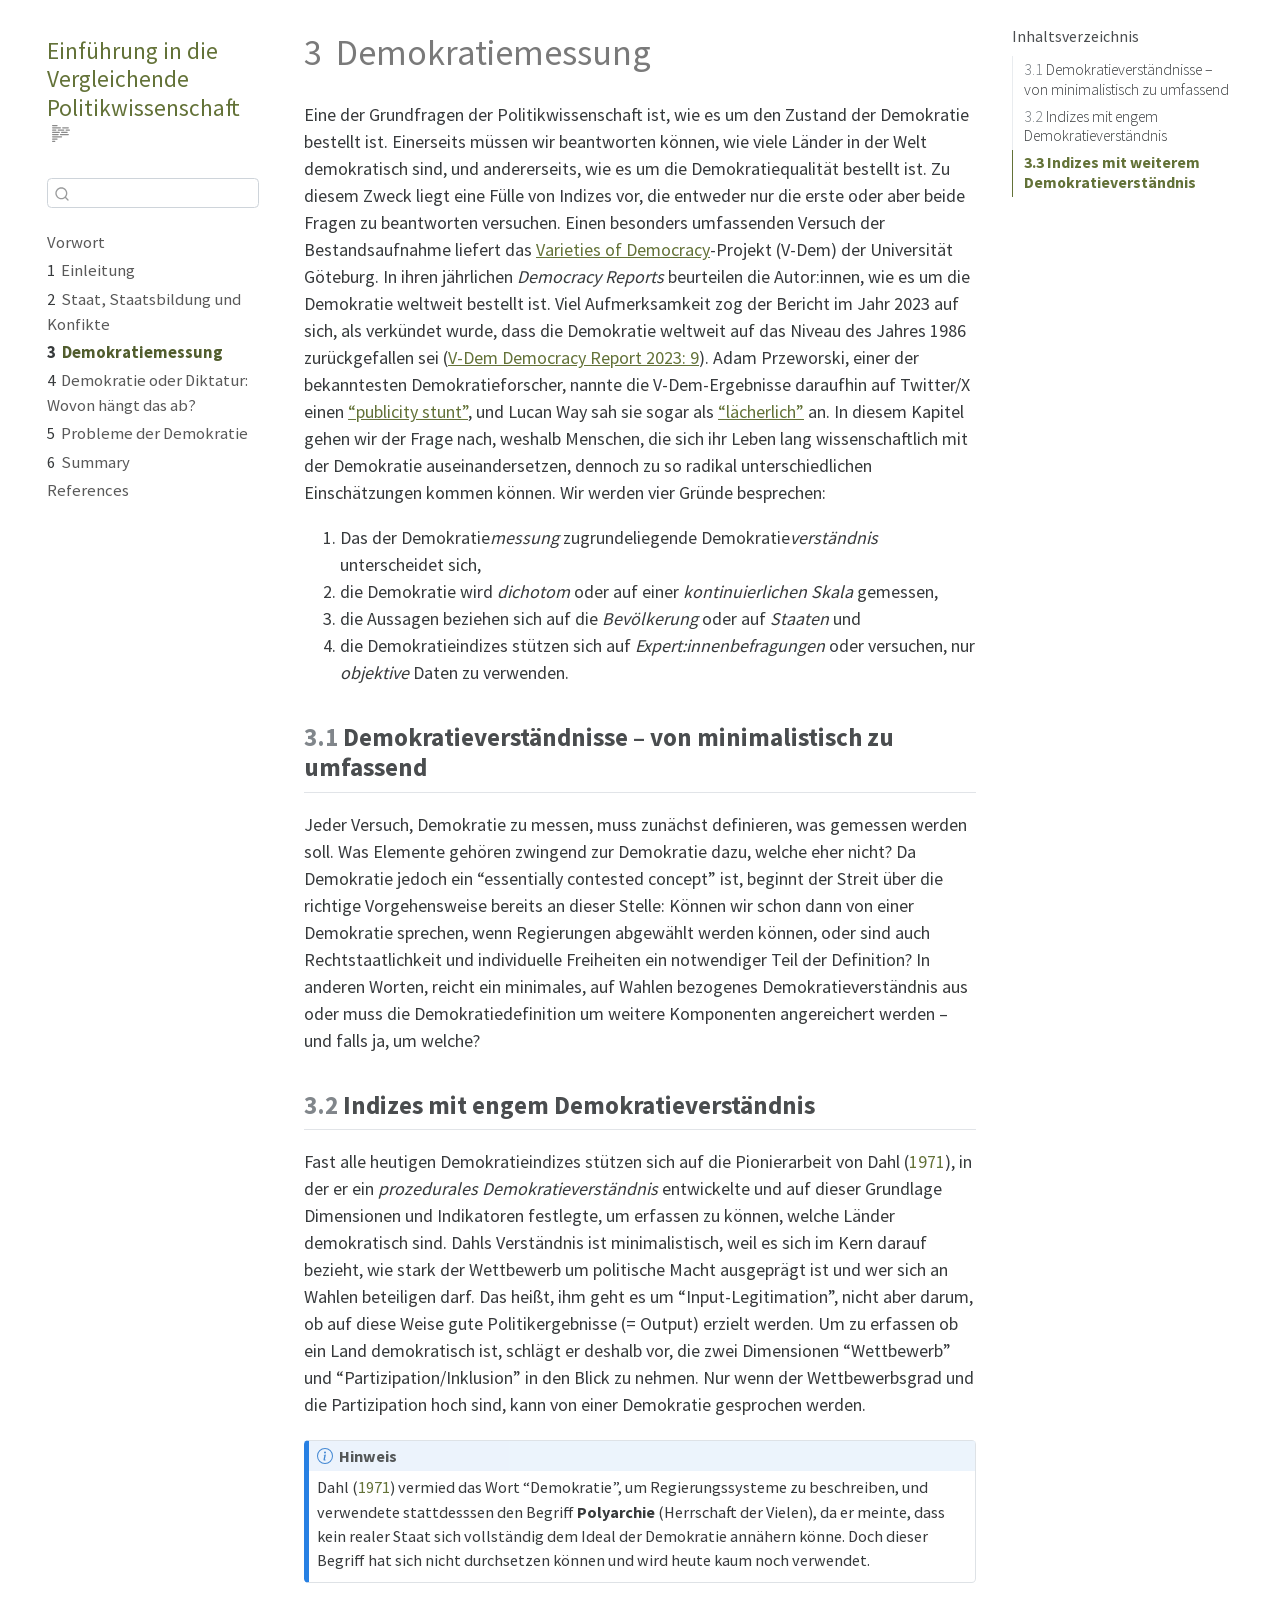
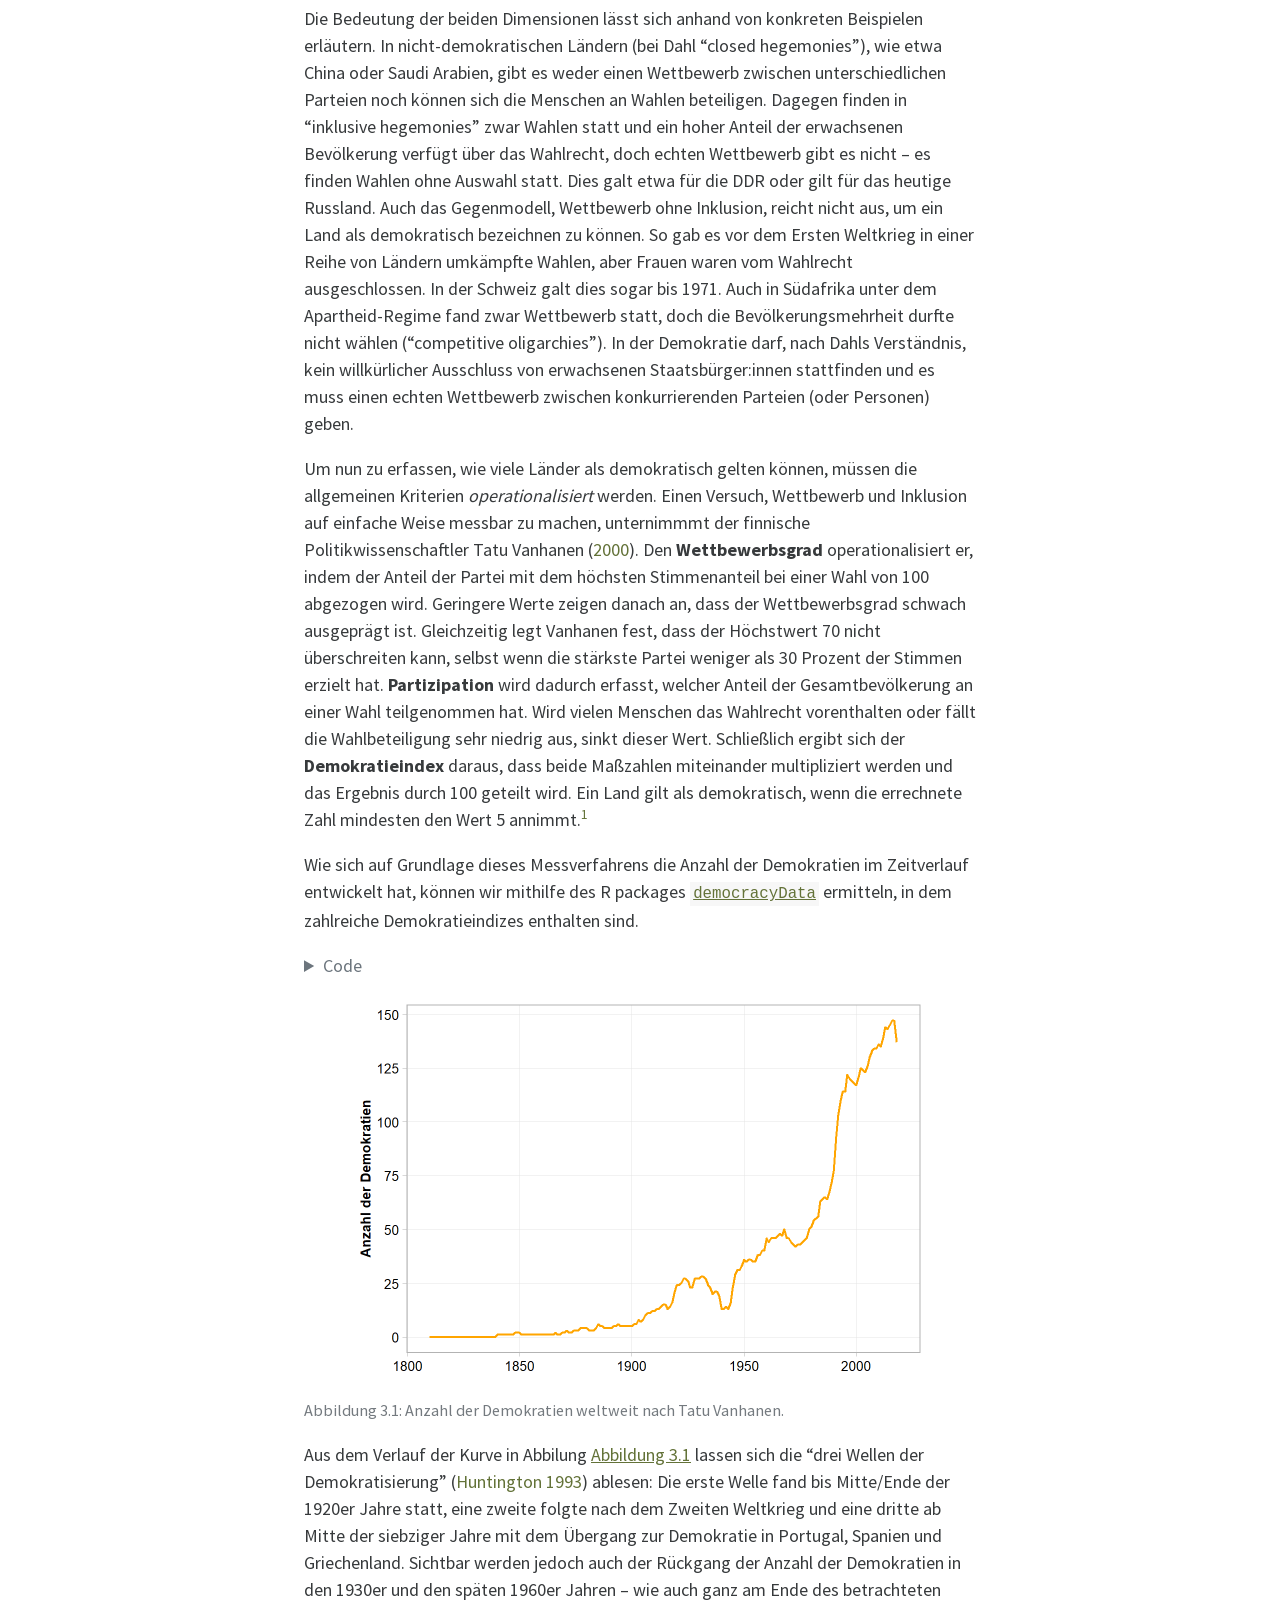
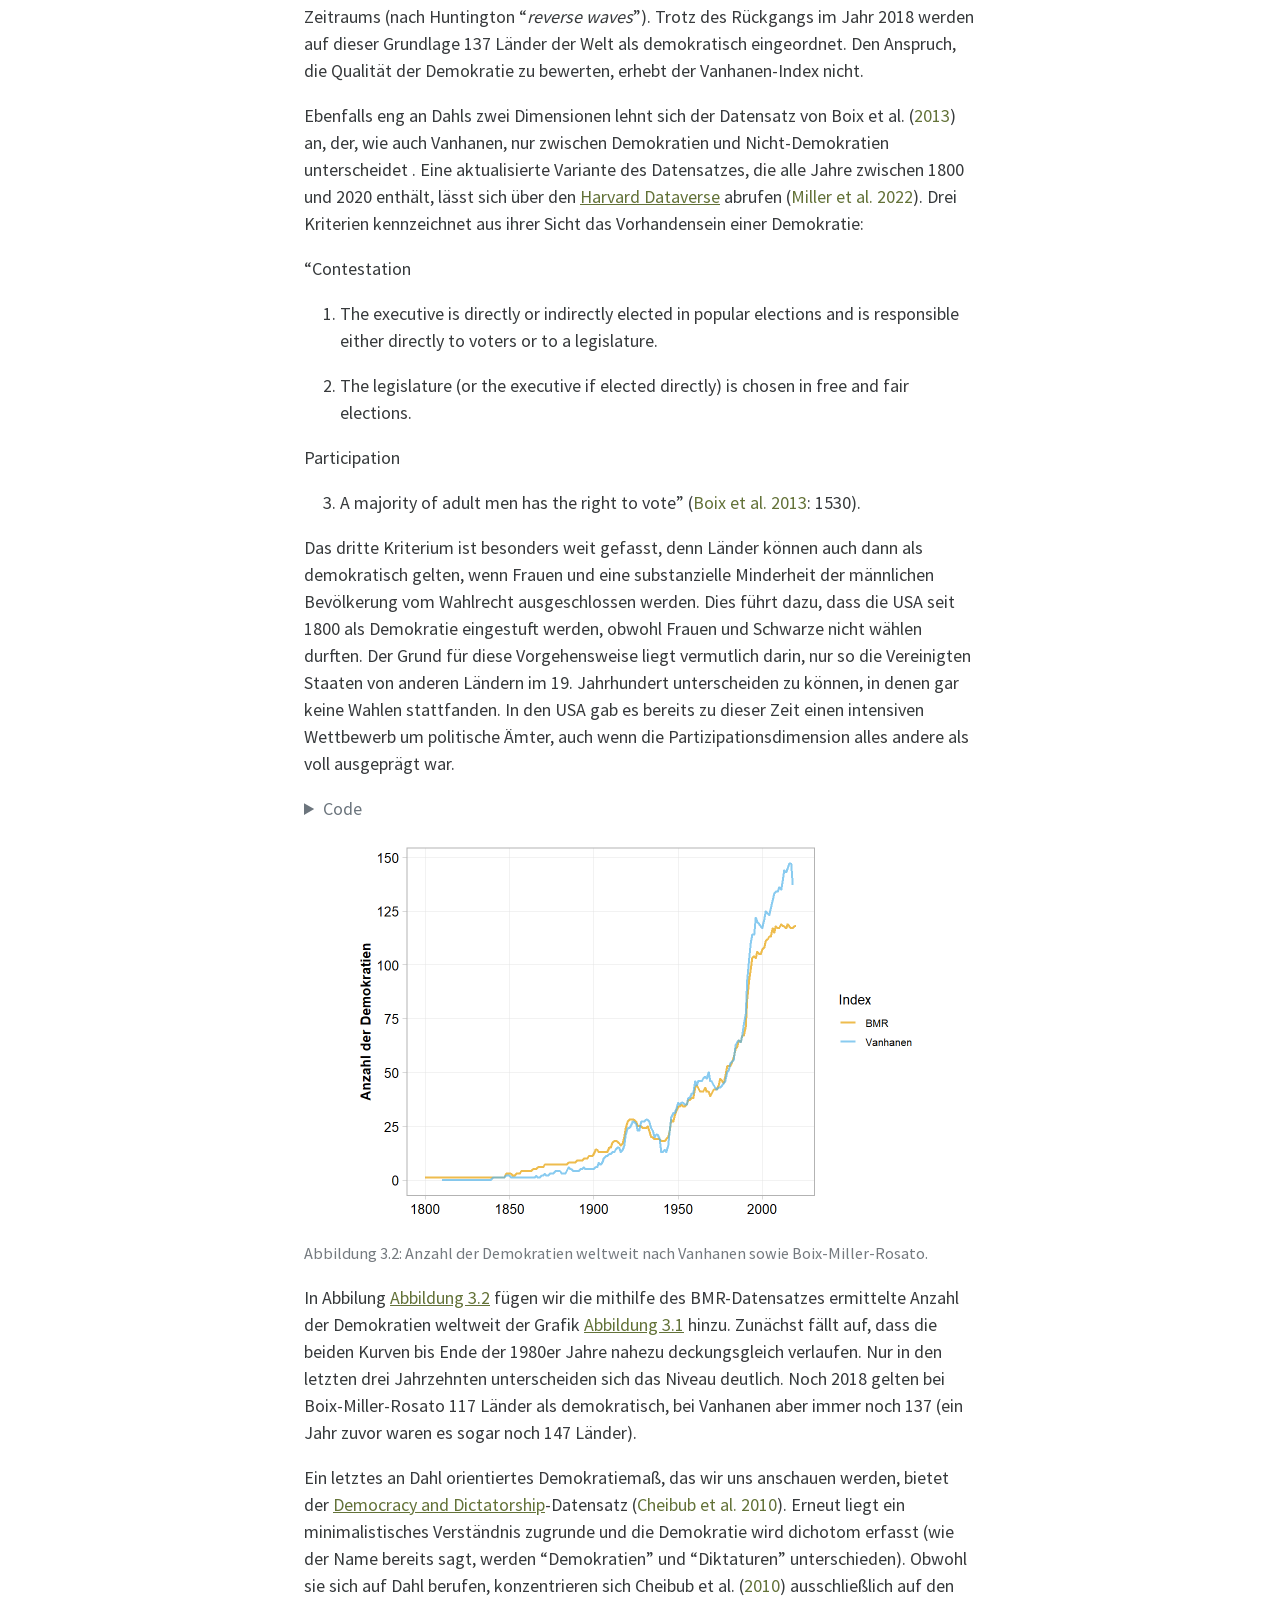
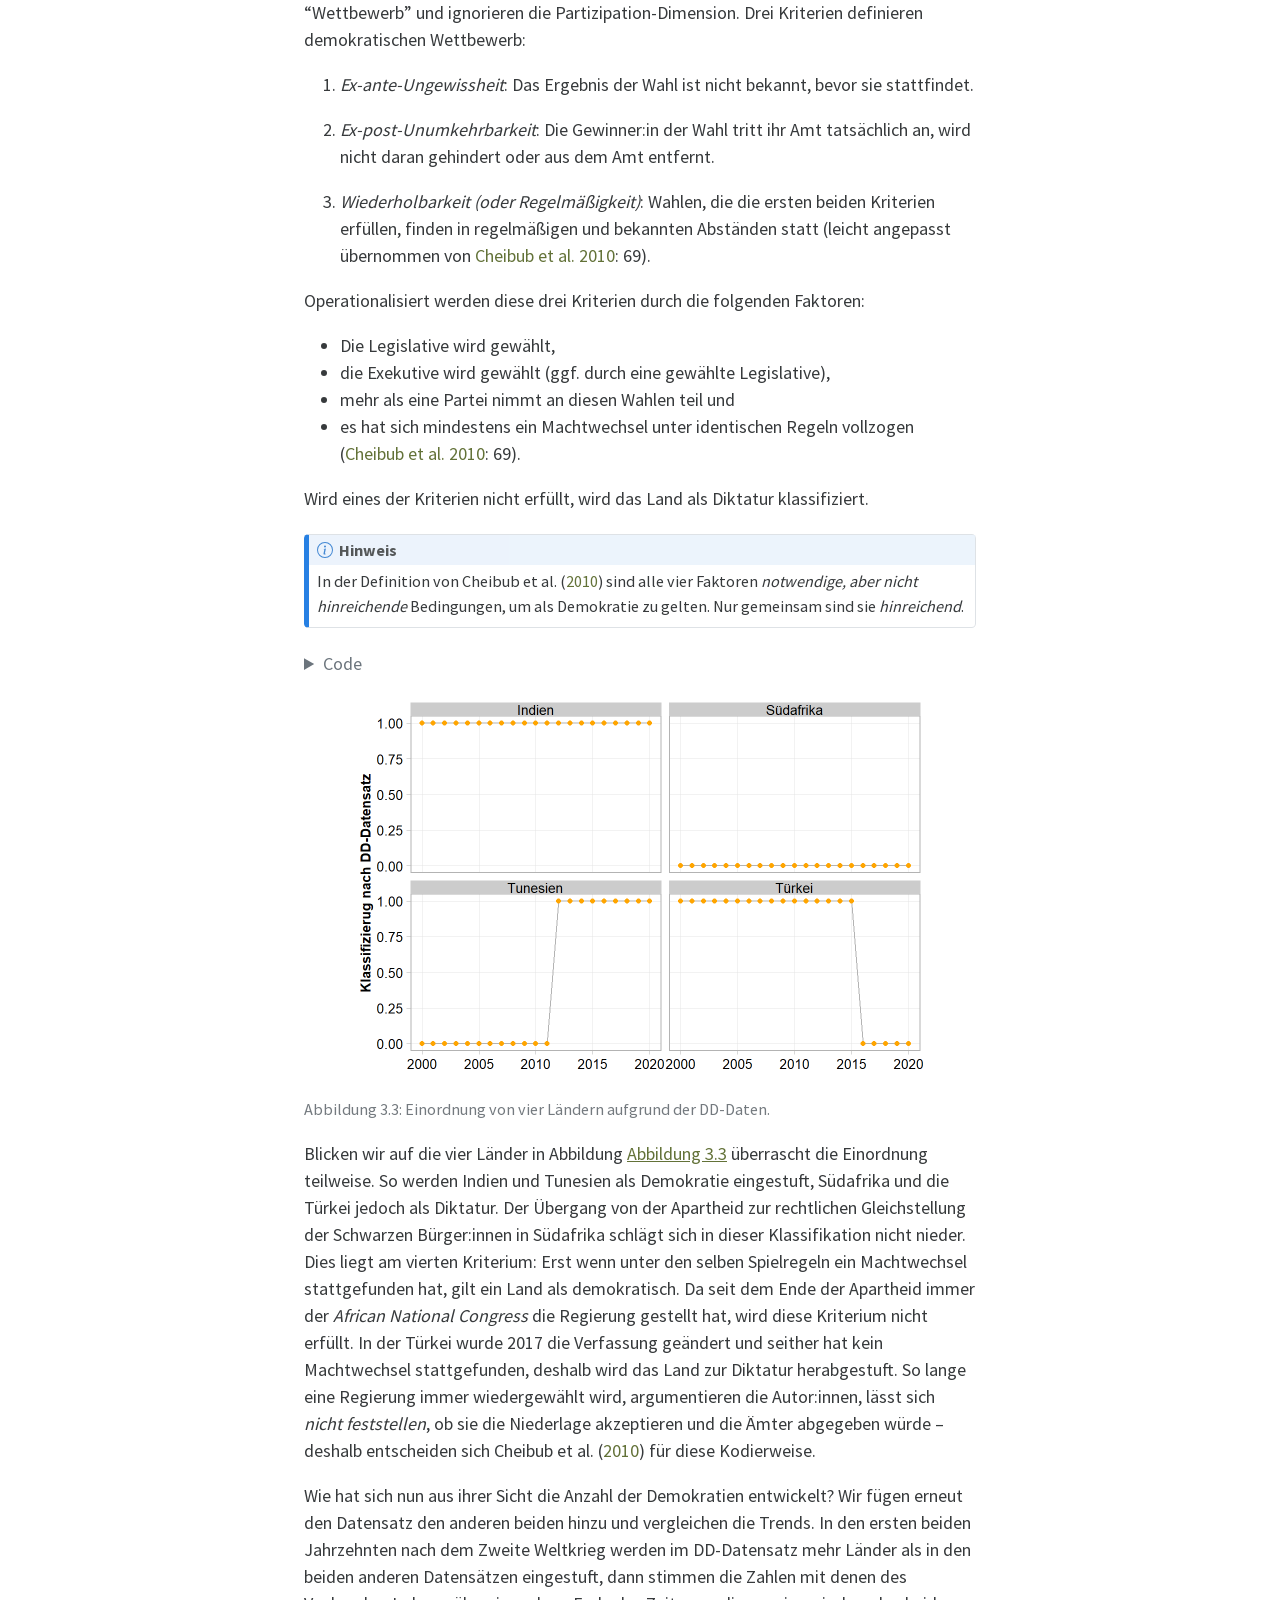
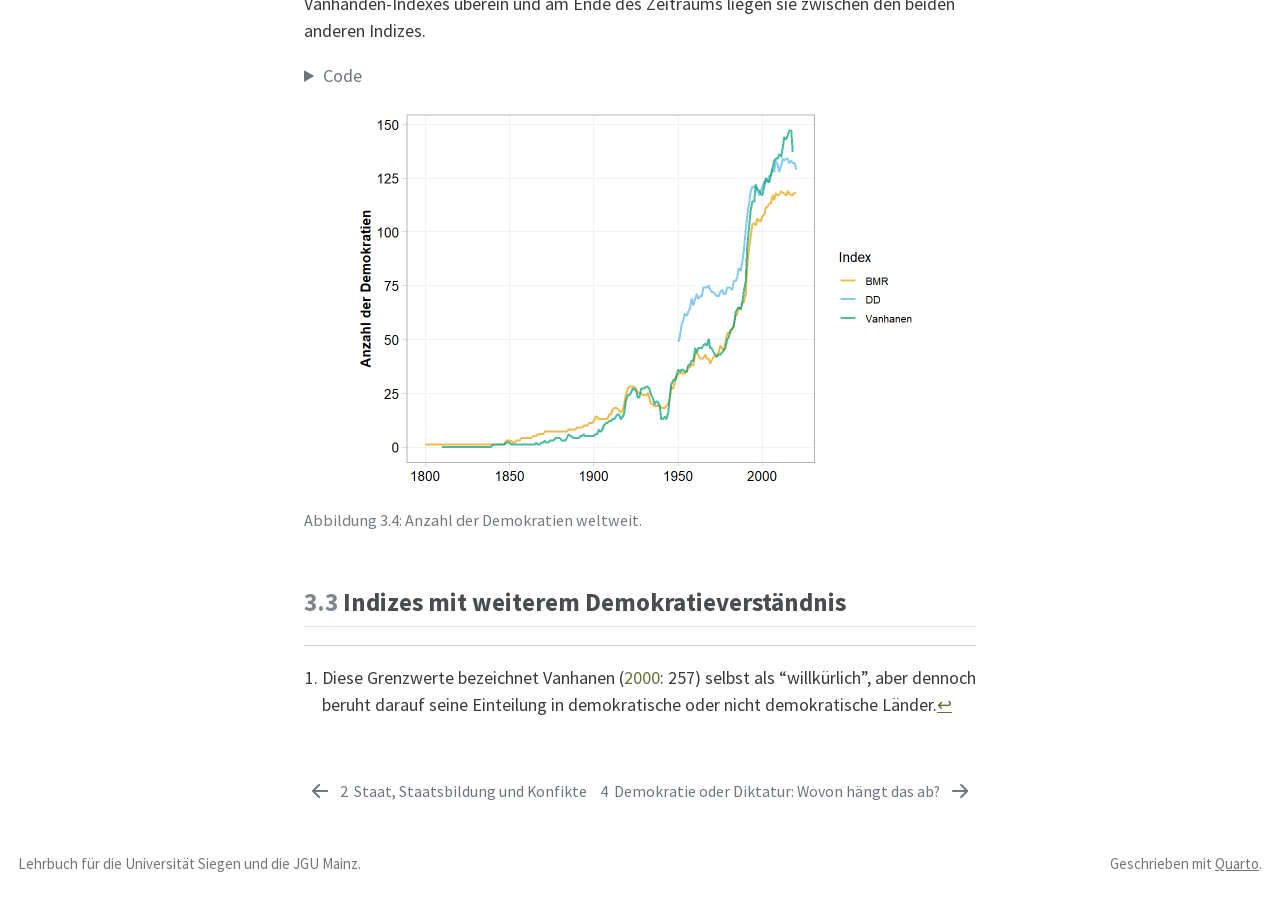
==== _book/Demokratiemessung.html @ 411b9256 "New chapter draft" ====
<!DOCTYPE html>
<html xmlns="http://www.w3.org/1999/xhtml" lang="de" xml:lang="de"><head>
<meta http-equiv="Content-Type" content="text/html; charset=UTF-8">
<meta charset="utf-8">
<meta name="generator" content="quarto-1.3.450">
<meta name="viewport" content="width=device-width, initial-scale=1.0, user-scalable=yes">
<title>Einführung in die Vergleichende Politikwissenschaft - 3&nbsp; Demokratiemessung</title>
<style>
code{white-space: pre-wrap;}
span.smallcaps{font-variant: small-caps;}
div.columns{display: flex; gap: min(4vw, 1.5em);}
div.column{flex: auto; overflow-x: auto;}
div.hanging-indent{margin-left: 1.5em; text-indent: -1.5em;}
ul.task-list{list-style: none;}
ul.task-list li input[type="checkbox"] {
width: 0.8em;
margin: 0 0.8em 0.2em -1em;  vertical-align: middle;
}

pre > code.sourceCode { white-space: pre; position: relative; }
pre > code.sourceCode > span { display: inline-block; line-height: 1.25; }
pre > code.sourceCode > span:empty { height: 1.2em; }
.sourceCode { overflow: visible; }
code.sourceCode > span { color: inherit; text-decoration: inherit; }
div.sourceCode { margin: 1em 0; }
pre.sourceCode { margin: 0; }
@media screen {
div.sourceCode { overflow: auto; }
}
@media print {
pre > code.sourceCode { white-space: pre-wrap; }
pre > code.sourceCode > span { text-indent: -5em; padding-left: 5em; }
}
pre.numberSource code
{ counter-reset: source-line 0; }
pre.numberSource code > span
{ position: relative; left: -4em; counter-increment: source-line; }
pre.numberSource code > span > a:first-child::before
{ content: counter(source-line);
position: relative; left: -1em; text-align: right; vertical-align: baseline;
border: none; display: inline-block;
-webkit-touch-callout: none; -webkit-user-select: none;
-khtml-user-select: none; -moz-user-select: none;
-ms-user-select: none; user-select: none;
padding: 0 4px; width: 4em;
}
pre.numberSource { margin-left: 3em; padding-left: 4px; }
div.sourceCode
{ }
@media screen {
pre > code.sourceCode > span > a:first-child::before { text-decoration: underline; }
}

div.csl-bib-body { }
div.csl-entry {
clear: both;
}
.hanging-indent div.csl-entry {
margin-left:2em;
text-indent:-2em;
}
div.csl-left-margin {
min-width:2em;
float:left;
}
div.csl-right-inline {
margin-left:2em;
padding-left:1em;
}
div.csl-indent {
margin-left: 2em;
}</style>

<script>const headroomChanged = new CustomEvent("quarto-hrChanged", {
  detail: {},
  bubbles: true,
  cancelable: false,
  composed: false,
});

window.document.addEventListener("DOMContentLoaded", function () {
  let init = false;

  // Manage the back to top button, if one is present.
  let lastScrollTop = window.pageYOffset || document.documentElement.scrollTop;
  const scrollDownBuffer = 5;
  const scrollUpBuffer = 35;
  const btn = document.getElementById("quarto-back-to-top");
  const hideBackToTop = () => {
    btn.style.display = "none";
  };
  const showBackToTop = () => {
    btn.style.display = "inline-block";
  };
  if (btn) {
    window.document.addEventListener(
      "scroll",
      function () {
        const currentScrollTop =
          window.pageYOffset || document.documentElement.scrollTop;

        // Shows and hides the button 'intelligently' as the user scrolls
        if (currentScrollTop - scrollDownBuffer > lastScrollTop) {
          hideBackToTop();
          lastScrollTop = currentScrollTop <= 0 ? 0 : currentScrollTop;
        } else if (currentScrollTop < lastScrollTop - scrollUpBuffer) {
          showBackToTop();
          lastScrollTop = currentScrollTop <= 0 ? 0 : currentScrollTop;
        }

        // Show the button at the bottom, hides it at the top
        if (currentScrollTop <= 0) {
          hideBackToTop();
        } else if (
          window.innerHeight + currentScrollTop >=
          document.body.offsetHeight
        ) {
          showBackToTop();
        }
      },
      false
    );
  }

  function throttle(func, wait) {
    var timeout;
    return function () {
      const context = this;
      const args = arguments;
      const later = function () {
        clearTimeout(timeout);
        timeout = null;
        func.apply(context, args);
      };

      if (!timeout) {
        timeout = setTimeout(later, wait);
      }
    };
  }

  function headerOffset() {
    // Set an offset if there is are fixed top navbar
    const headerEl = window.document.querySelector("header.fixed-top");
    if (headerEl) {
      return headerEl.clientHeight;
    } else {
      return 0;
    }
  }

  function footerOffset() {
    const footerEl = window.document.querySelector("footer.footer");
    if (footerEl) {
      return footerEl.clientHeight;
    } else {
      return 0;
    }
  }

  function updateDocumentOffsetWithoutAnimation() {
    updateDocumentOffset(false);
  }

  function updateDocumentOffset(animated) {
    // set body offset
    const topOffset = headerOffset();
    const bodyOffset = topOffset + footerOffset();
    const bodyEl = window.document.body;
    bodyEl.setAttribute("data-bs-offset", topOffset);
    bodyEl.style.paddingTop = topOffset + "px";

    // deal with sidebar offsets
    const sidebars = window.document.querySelectorAll(
      ".sidebar, .headroom-target"
    );
    sidebars.forEach((sidebar) => {
      if (!animated) {
        sidebar.classList.add("notransition");
        // Remove the no transition class after the animation has time to complete
        setTimeout(function () {
          sidebar.classList.remove("notransition");
        }, 201);
      }

      if (window.Headroom && sidebar.classList.contains("sidebar-unpinned")) {
        sidebar.style.top = "0";
        sidebar.style.maxHeight = "100vh";
      } else {
        sidebar.style.top = topOffset + "px";
        sidebar.style.maxHeight = "calc(100vh - " + topOffset + "px)";
      }
    });

    // allow space for footer
    const mainContainer = window.document.querySelector(".quarto-container");
    if (mainContainer) {
      mainContainer.style.minHeight = "calc(100vh - " + bodyOffset + "px)";
    }

    // link offset
    let linkStyle = window.document.querySelector("#quarto-target-style");
    if (!linkStyle) {
      linkStyle = window.document.createElement("style");
      linkStyle.setAttribute("id", "quarto-target-style");
      window.document.head.appendChild(linkStyle);
    }
    while (linkStyle.firstChild) {
      linkStyle.removeChild(linkStyle.firstChild);
    }
    if (topOffset > 0) {
      linkStyle.appendChild(
        window.document.createTextNode(`
      section:target::before {
        content: "";
        display: block;
        height: ${topOffset}px;
        margin: -${topOffset}px 0 0;
      }`)
      );
    }
    if (init) {
      window.dispatchEvent(headroomChanged);
    }
    init = true;
  }

  // initialize headroom
  var header = window.document.querySelector("#quarto-header");
  if (header && window.Headroom) {
    const headroom = new window.Headroom(header, {
      tolerance: 5,
      onPin: function () {
        const sidebars = window.document.querySelectorAll(
          ".sidebar, .headroom-target"
        );
        sidebars.forEach((sidebar) => {
          sidebar.classList.remove("sidebar-unpinned");
        });
        updateDocumentOffset();
      },
      onUnpin: function () {
        const sidebars = window.document.querySelectorAll(
          ".sidebar, .headroom-target"
        );
        sidebars.forEach((sidebar) => {
          sidebar.classList.add("sidebar-unpinned");
        });
        updateDocumentOffset();
      },
    });
    headroom.init();

    let frozen = false;
    window.quartoToggleHeadroom = function () {
      if (frozen) {
        headroom.unfreeze();
        frozen = false;
      } else {
        headroom.freeze();
        frozen = true;
      }
    };
  }

  window.addEventListener(
    "hashchange",
    function (e) {
      if (
        getComputedStyle(document.documentElement).scrollBehavior !== "smooth"
      ) {
        window.scrollTo(0, window.pageYOffset - headerOffset());
      }
    },
    false
  );

  // Observe size changed for the header
  const headerEl = window.document.querySelector("header.fixed-top");
  if (headerEl && window.ResizeObserver) {
    const observer = new window.ResizeObserver(
      updateDocumentOffsetWithoutAnimation
    );
    observer.observe(headerEl, {
      attributes: true,
      childList: true,
      characterData: true,
    });
  } else {
    window.addEventListener(
      "resize",
      throttle(updateDocumentOffsetWithoutAnimation, 50)
    );
  }
  setTimeout(updateDocumentOffsetWithoutAnimation, 250);

  // fixup index.html links if we aren't on the filesystem
  if (window.location.protocol !== "file:") {
    const links = window.document.querySelectorAll("a");
    for (let i = 0; i < links.length; i++) {
      if (links[i].href) {
        links[i].href = links[i].href.replace(/\/index\.html/, "/");
      }
    }

    // Fixup any sharing links that require urls
    // Append url to any sharing urls
    const sharingLinks = window.document.querySelectorAll(
      "a.sidebar-tools-main-item"
    );
    for (let i = 0; i < sharingLinks.length; i++) {
      const sharingLink = sharingLinks[i];
      const href = sharingLink.getAttribute("href");
      if (href) {
        sharingLink.setAttribute(
          "href",
          href.replace("|url|", window.location.href)
        );
      }
    }

    // Scroll the active navigation item into view, if necessary
    const navSidebar = window.document.querySelector("nav#quarto-sidebar");
    if (navSidebar) {
      // Find the active item
      const activeItem = navSidebar.querySelector("li.sidebar-item a.active");
      if (activeItem) {
        // Wait for the scroll height and height to resolve by observing size changes on the
        // nav element that is scrollable
        const resizeObserver = new ResizeObserver((_entries) => {
          // The bottom of the element
          const elBottom = activeItem.offsetTop;
          const viewBottom = navSidebar.scrollTop + navSidebar.clientHeight;

          // The element height and scroll height are the same, then we are still loading
          if (viewBottom !== navSidebar.scrollHeight) {
            // Determine if the item isn't visible and scroll to it
            if (elBottom >= viewBottom) {
              navSidebar.scrollTop = elBottom;
            }

            // stop observing now since we've completed the scroll
            resizeObserver.unobserve(navSidebar);
          }
        });
        resizeObserver.observe(navSidebar);
      }
    }
  }
});
</script>
<script>/*!
 * headroom.js v0.12.0 - Give your page some headroom. Hide your header until you need it
 * Copyright (c) 2020 Nick Williams - http://wicky.nillia.ms/headroom.js
 * License: MIT
 */

!function(t,n){"object"==typeof exports&&"undefined"!=typeof module?module.exports=n():"function"==typeof define&&define.amd?define(n):(t=t||self).Headroom=n()}(this,function(){"use strict";function t(){return"undefined"!=typeof window}function d(t){return function(t){return t&&t.document&&function(t){return 9===t.nodeType}(t.document)}(t)?function(t){var n=t.document,o=n.body,s=n.documentElement;return{scrollHeight:function(){return Math.max(o.scrollHeight,s.scrollHeight,o.offsetHeight,s.offsetHeight,o.clientHeight,s.clientHeight)},height:function(){return t.innerHeight||s.clientHeight||o.clientHeight},scrollY:function(){return void 0!==t.pageYOffset?t.pageYOffset:(s||o.parentNode||o).scrollTop}}}(t):function(t){return{scrollHeight:function(){return Math.max(t.scrollHeight,t.offsetHeight,t.clientHeight)},height:function(){return Math.max(t.offsetHeight,t.clientHeight)},scrollY:function(){return t.scrollTop}}}(t)}function n(t,s,e){var n,o=function(){var n=!1;try{var t={get passive(){n=!0}};window.addEventListener("test",t,t),window.removeEventListener("test",t,t)}catch(t){n=!1}return n}(),i=!1,r=d(t),l=r.scrollY(),a={};function c(){var t=Math.round(r.scrollY()),n=r.height(),o=r.scrollHeight();a.scrollY=t,a.lastScrollY=l,a.direction=l<t?"down":"up",a.distance=Math.abs(t-l),a.isOutOfBounds=t<0||o<t+n,a.top=t<=s.offset[a.direction],a.bottom=o<=t+n,a.toleranceExceeded=a.distance>s.tolerance[a.direction],e(a),l=t,i=!1}function h(){i||(i=!0,n=requestAnimationFrame(c))}var u=!!o&&{passive:!0,capture:!1};return t.addEventListener("scroll",h,u),c(),{destroy:function(){cancelAnimationFrame(n),t.removeEventListener("scroll",h,u)}}}function o(t){return t===Object(t)?t:{down:t,up:t}}function s(t,n){n=n||{},Object.assign(this,s.options,n),this.classes=Object.assign({},s.options.classes,n.classes),this.elem=t,this.tolerance=o(this.tolerance),this.offset=o(this.offset),this.initialised=!1,this.frozen=!1}return s.prototype={constructor:s,init:function(){return s.cutsTheMustard&&!this.initialised&&(this.addClass("initial"),this.initialised=!0,setTimeout(function(t){t.scrollTracker=n(t.scroller,{offset:t.offset,tolerance:t.tolerance},t.update.bind(t))},100,this)),this},destroy:function(){this.initialised=!1,Object.keys(this.classes).forEach(this.removeClass,this),this.scrollTracker.destroy()},unpin:function(){!this.hasClass("pinned")&&this.hasClass("unpinned")||(this.addClass("unpinned"),this.removeClass("pinned"),this.onUnpin&&this.onUnpin.call(this))},pin:function(){this.hasClass("unpinned")&&(this.addClass("pinned"),this.removeClass("unpinned"),this.onPin&&this.onPin.call(this))},freeze:function(){this.frozen=!0,this.addClass("frozen")},unfreeze:function(){this.frozen=!1,this.removeClass("frozen")},top:function(){this.hasClass("top")||(this.addClass("top"),this.removeClass("notTop"),this.onTop&&this.onTop.call(this))},notTop:function(){this.hasClass("notTop")||(this.addClass("notTop"),this.removeClass("top"),this.onNotTop&&this.onNotTop.call(this))},bottom:function(){this.hasClass("bottom")||(this.addClass("bottom"),this.removeClass("notBottom"),this.onBottom&&this.onBottom.call(this))},notBottom:function(){this.hasClass("notBottom")||(this.addClass("notBottom"),this.removeClass("bottom"),this.onNotBottom&&this.onNotBottom.call(this))},shouldUnpin:function(t){return"down"===t.direction&&!t.top&&t.toleranceExceeded},shouldPin:function(t){return"up"===t.direction&&t.toleranceExceeded||t.top},addClass:function(t){this.elem.classList.add.apply(this.elem.classList,this.classes[t].split(" "))},removeClass:function(t){this.elem.classList.remove.apply(this.elem.classList,this.classes[t].split(" "))},hasClass:function(t){return this.classes[t].split(" ").every(function(t){return this.classList.contains(t)},this.elem)},update:function(t){t.isOutOfBounds||!0!==this.frozen&&(t.top?this.top():this.notTop(),t.bottom?this.bottom():this.notBottom(),this.shouldUnpin(t)?this.unpin():this.shouldPin(t)&&this.pin())}},s.options={tolerance:{up:0,down:0},offset:0,scroller:t()?window:null,classes:{frozen:"headroom--frozen",pinned:"headroom--pinned",unpinned:"headroom--unpinned",top:"headroom--top",notTop:"headroom--not-top",bottom:"headroom--bottom",notBottom:"headroom--not-bottom",initial:"headroom"}},s.cutsTheMustard=!!(t()&&function(){}.bind&&"classList"in document.documentElement&&Object.assign&&Object.keys&&requestAnimationFrame),s});
</script>
<script>/*!
 * clipboard.js v2.0.11
 * https://clipboardjs.com/
 *
 * Licensed MIT © Zeno Rocha
 */
!function(t,e){"object"==typeof exports&&"object"==typeof module?module.exports=e():"function"==typeof define&&define.amd?define([],e):"object"==typeof exports?exports.ClipboardJS=e():t.ClipboardJS=e()}(this,function(){return n={686:function(t,e,n){"use strict";n.d(e,{default:function(){return b}});var e=n(279),i=n.n(e),e=n(370),u=n.n(e),e=n(817),r=n.n(e);function c(t){try{return document.execCommand(t)}catch(t){return}}var a=function(t){t=r()(t);return c("cut"),t};function o(t,e){var n,o,t=(n=t,o="rtl"===document.documentElement.getAttribute("dir"),(t=document.createElement("textarea")).style.fontSize="12pt",t.style.border="0",t.style.padding="0",t.style.margin="0",t.style.position="absolute",t.style[o?"right":"left"]="-9999px",o=window.pageYOffset||document.documentElement.scrollTop,t.style.top="".concat(o,"px"),t.setAttribute("readonly",""),t.value=n,t);return e.container.appendChild(t),e=r()(t),c("copy"),t.remove(),e}var f=function(t){var e=1<arguments.length&&void 0!==arguments[1]?arguments[1]:{container:document.body},n="";return"string"==typeof t?n=o(t,e):t instanceof HTMLInputElement&&!["text","search","url","tel","password"].includes(null==t?void 0:t.type)?n=o(t.value,e):(n=r()(t),c("copy")),n};function l(t){return(l="function"==typeof Symbol&&"symbol"==typeof Symbol.iterator?function(t){return typeof t}:function(t){return t&&"function"==typeof Symbol&&t.constructor===Symbol&&t!==Symbol.prototype?"symbol":typeof t})(t)}var s=function(){var t=0<arguments.length&&void 0!==arguments[0]?arguments[0]:{},e=t.action,n=void 0===e?"copy":e,o=t.container,e=t.target,t=t.text;if("copy"!==n&&"cut"!==n)throw new Error('Invalid "action" value, use either "copy" or "cut"');if(void 0!==e){if(!e||"object"!==l(e)||1!==e.nodeType)throw new Error('Invalid "target" value, use a valid Element');if("copy"===n&&e.hasAttribute("disabled"))throw new Error('Invalid "target" attribute. Please use "readonly" instead of "disabled" attribute');if("cut"===n&&(e.hasAttribute("readonly")||e.hasAttribute("disabled")))throw new Error('Invalid "target" attribute. You can\'t cut text from elements with "readonly" or "disabled" attributes')}return t?f(t,{container:o}):e?"cut"===n?a(e):f(e,{container:o}):void 0};function p(t){return(p="function"==typeof Symbol&&"symbol"==typeof Symbol.iterator?function(t){return typeof t}:function(t){return t&&"function"==typeof Symbol&&t.constructor===Symbol&&t!==Symbol.prototype?"symbol":typeof t})(t)}function d(t,e){for(var n=0;n<e.length;n++){var o=e[n];o.enumerable=o.enumerable||!1,o.configurable=!0,"value"in o&&(o.writable=!0),Object.defineProperty(t,o.key,o)}}function y(t,e){return(y=Object.setPrototypeOf||function(t,e){return t.__proto__=e,t})(t,e)}function h(n){var o=function(){if("undefined"==typeof Reflect||!Reflect.construct)return!1;if(Reflect.construct.sham)return!1;if("function"==typeof Proxy)return!0;try{return Date.prototype.toString.call(Reflect.construct(Date,[],function(){})),!0}catch(t){return!1}}();return function(){var t,e=v(n);return t=o?(t=v(this).constructor,Reflect.construct(e,arguments,t)):e.apply(this,arguments),e=this,!(t=t)||"object"!==p(t)&&"function"!=typeof t?function(t){if(void 0!==t)return t;throw new ReferenceError("this hasn't been initialised - super() hasn't been called")}(e):t}}function v(t){return(v=Object.setPrototypeOf?Object.getPrototypeOf:function(t){return t.__proto__||Object.getPrototypeOf(t)})(t)}function m(t,e){t="data-clipboard-".concat(t);if(e.hasAttribute(t))return e.getAttribute(t)}var b=function(){!function(t,e){if("function"!=typeof e&&null!==e)throw new TypeError("Super expression must either be null or a function");t.prototype=Object.create(e&&e.prototype,{constructor:{value:t,writable:!0,configurable:!0}}),e&&y(t,e)}(r,i());var t,e,n,o=h(r);function r(t,e){var n;return function(t){if(!(t instanceof r))throw new TypeError("Cannot call a class as a function")}(this),(n=o.call(this)).resolveOptions(e),n.listenClick(t),n}return t=r,n=[{key:"copy",value:function(t){var e=1<arguments.length&&void 0!==arguments[1]?arguments[1]:{container:document.body};return f(t,e)}},{key:"cut",value:function(t){return a(t)}},{key:"isSupported",value:function(){var t=0<arguments.length&&void 0!==arguments[0]?arguments[0]:["copy","cut"],t="string"==typeof t?[t]:t,e=!!document.queryCommandSupported;return t.forEach(function(t){e=e&&!!document.queryCommandSupported(t)}),e}}],(e=[{key:"resolveOptions",value:function(){var t=0<arguments.length&&void 0!==arguments[0]?arguments[0]:{};this.action="function"==typeof t.action?t.action:this.defaultAction,this.target="function"==typeof t.target?t.target:this.defaultTarget,this.text="function"==typeof t.text?t.text:this.defaultText,this.container="object"===p(t.container)?t.container:document.body}},{key:"listenClick",value:function(t){var e=this;this.listener=u()(t,"click",function(t){return e.onClick(t)})}},{key:"onClick",value:function(t){var e=t.delegateTarget||t.currentTarget,n=this.action(e)||"copy",t=s({action:n,container:this.container,target:this.target(e),text:this.text(e)});this.emit(t?"success":"error",{action:n,text:t,trigger:e,clearSelection:function(){e&&e.focus(),window.getSelection().removeAllRanges()}})}},{key:"defaultAction",value:function(t){return m("action",t)}},{key:"defaultTarget",value:function(t){t=m("target",t);if(t)return document.querySelector(t)}},{key:"defaultText",value:function(t){return m("text",t)}},{key:"destroy",value:function(){this.listener.destroy()}}])&&d(t.prototype,e),n&&d(t,n),r}()},828:function(t){var e;"undefined"==typeof Element||Element.prototype.matches||((e=Element.prototype).matches=e.matchesSelector||e.mozMatchesSelector||e.msMatchesSelector||e.oMatchesSelector||e.webkitMatchesSelector),t.exports=function(t,e){for(;t&&9!==t.nodeType;){if("function"==typeof t.matches&&t.matches(e))return t;t=t.parentNode}}},438:function(t,e,n){var u=n(828);function i(t,e,n,o,r){var i=function(e,n,t,o){return function(t){t.delegateTarget=u(t.target,n),t.delegateTarget&&o.call(e,t)}}.apply(this,arguments);return t.addEventListener(n,i,r),{destroy:function(){t.removeEventListener(n,i,r)}}}t.exports=function(t,e,n,o,r){return"function"==typeof t.addEventListener?i.apply(null,arguments):"function"==typeof n?i.bind(null,document).apply(null,arguments):("string"==typeof t&&(t=document.querySelectorAll(t)),Array.prototype.map.call(t,function(t){return i(t,e,n,o,r)}))}},879:function(t,n){n.node=function(t){return void 0!==t&&t instanceof HTMLElement&&1===t.nodeType},n.nodeList=function(t){var e=Object.prototype.toString.call(t);return void 0!==t&&("[object NodeList]"===e||"[object HTMLCollection]"===e)&&"length"in t&&(0===t.length||n.node(t[0]))},n.string=function(t){return"string"==typeof t||t instanceof String},n.fn=function(t){return"[object Function]"===Object.prototype.toString.call(t)}},370:function(t,e,n){var f=n(879),l=n(438);t.exports=function(t,e,n){if(!t&&!e&&!n)throw new Error("Missing required arguments");if(!f.string(e))throw new TypeError("Second argument must be a String");if(!f.fn(n))throw new TypeError("Third argument must be a Function");if(f.node(t))return c=e,a=n,(u=t).addEventListener(c,a),{destroy:function(){u.removeEventListener(c,a)}};if(f.nodeList(t))return o=t,r=e,i=n,Array.prototype.forEach.call(o,function(t){t.addEventListener(r,i)}),{destroy:function(){Array.prototype.forEach.call(o,function(t){t.removeEventListener(r,i)})}};if(f.string(t))return t=t,e=e,n=n,l(document.body,t,e,n);throw new TypeError("First argument must be a String, HTMLElement, HTMLCollection, or NodeList");var o,r,i,u,c,a}},817:function(t){t.exports=function(t){var e,n="SELECT"===t.nodeName?(t.focus(),t.value):"INPUT"===t.nodeName||"TEXTAREA"===t.nodeName?((e=t.hasAttribute("readonly"))||t.setAttribute("readonly",""),t.select(),t.setSelectionRange(0,t.value.length),e||t.removeAttribute("readonly"),t.value):(t.hasAttribute("contenteditable")&&t.focus(),n=window.getSelection(),(e=document.createRange()).selectNodeContents(t),n.removeAllRanges(),n.addRange(e),n.toString());return n}},279:function(t){function e(){}e.prototype={on:function(t,e,n){var o=this.e||(this.e={});return(o[t]||(o[t]=[])).push({fn:e,ctx:n}),this},once:function(t,e,n){var o=this;function r(){o.off(t,r),e.apply(n,arguments)}return r._=e,this.on(t,r,n)},emit:function(t){for(var e=[].slice.call(arguments,1),n=((this.e||(this.e={}))[t]||[]).slice(),o=0,r=n.length;o<r;o++)n[o].fn.apply(n[o].ctx,e);return this},off:function(t,e){var n=this.e||(this.e={}),o=n[t],r=[];if(o&&e)for(var i=0,u=o.length;i<u;i++)o[i].fn!==e&&o[i].fn._!==e&&r.push(o[i]);return r.length?n[t]=r:delete n[t],this}},t.exports=e,t.exports.TinyEmitter=e}},r={},o.n=function(t){var e=t&&t.__esModule?function(){return t.default}:function(){return t};return o.d(e,{a:e}),e},o.d=function(t,e){for(var n in e)o.o(e,n)&&!o.o(t,n)&&Object.defineProperty(t,n,{enumerable:!0,get:e[n]})},o.o=function(t,e){return Object.prototype.hasOwnProperty.call(t,e)},o(686).default;function o(t){if(r[t])return r[t].exports;var e=r[t]={exports:{}};return n[t](e,e.exports,o),e.exports}var n,r});</script>
<script>/*! @algolia/autocomplete-js 1.7.3 | MIT License | © Algolia, Inc. and contributors | https://github.com/algolia/autocomplete */
!function(e,t){"object"==typeof exports&&"undefined"!=typeof module?t(exports):"function"==typeof define&&define.amd?define(["exports"],t):t((e="undefined"!=typeof globalThis?globalThis:e||self)["@algolia/autocomplete-js"]={})}(this,(function(e){"use strict";function t(e,t){var n=Object.keys(e);if(Object.getOwnPropertySymbols){var r=Object.getOwnPropertySymbols(e);t&&(r=r.filter((function(t){return Object.getOwnPropertyDescriptor(e,t).enumerable}))),n.push.apply(n,r)}return n}function n(e){for(var n=1;n<arguments.length;n++){var r=null!=arguments[n]?arguments[n]:{};n%2?t(Object(r),!0).forEach((function(t){o(e,t,r[t])})):Object.getOwnPropertyDescriptors?Object.defineProperties(e,Object.getOwnPropertyDescriptors(r)):t(Object(r)).forEach((function(t){Object.defineProperty(e,t,Object.getOwnPropertyDescriptor(r,t))}))}return e}function r(e){return r="function"==typeof Symbol&&"symbol"==typeof Symbol.iterator?function(e){return typeof e}:function(e){return e&&"function"==typeof Symbol&&e.constructor===Symbol&&e!==Symbol.prototype?"symbol":typeof e},r(e)}function o(e,t,n){return t in e?Object.defineProperty(e,t,{value:n,enumerable:!0,configurable:!0,writable:!0}):e[t]=n,e}function i(){return i=Object.assign||function(e){for(var t=1;t<arguments.length;t++){var n=arguments[t];for(var r in n)Object.prototype.hasOwnProperty.call(n,r)&&(e[r]=n[r])}return e},i.apply(this,arguments)}function u(e,t){if(null==e)return{};var n,r,o=function(e,t){if(null==e)return{};var n,r,o={},i=Object.keys(e);for(r=0;r<i.length;r++)n=i[r],t.indexOf(n)>=0||(o[n]=e[n]);return o}(e,t);if(Object.getOwnPropertySymbols){var i=Object.getOwnPropertySymbols(e);for(r=0;r<i.length;r++)n=i[r],t.indexOf(n)>=0||Object.prototype.propertyIsEnumerable.call(e,n)&&(o[n]=e[n])}return o}function a(e,t){return function(e){if(Array.isArray(e))return e}(e)||function(e,t){var n=null==e?null:"undefined"!=typeof Symbol&&e[Symbol.iterator]||e["@@iterator"];if(null==n)return;var r,o,i=[],u=!0,a=!1;try{for(n=n.call(e);!(u=(r=n.next()).done)&&(i.push(r.value),!t||i.length!==t);u=!0);}catch(e){a=!0,o=e}finally{try{u||null==n.return||n.return()}finally{if(a)throw o}}return i}(e,t)||l(e,t)||function(){throw new TypeError("Invalid attempt to destructure non-iterable instance.\nIn order to be iterable, non-array objects must have a [Symbol.iterator]() method.")}()}function c(e){return function(e){if(Array.isArray(e))return s(e)}(e)||function(e){if("undefined"!=typeof Symbol&&null!=e[Symbol.iterator]||null!=e["@@iterator"])return Array.from(e)}(e)||l(e)||function(){throw new TypeError("Invalid attempt to spread non-iterable instance.\nIn order to be iterable, non-array objects must have a [Symbol.iterator]() method.")}()}function l(e,t){if(e){if("string"==typeof e)return s(e,t);var n=Object.prototype.toString.call(e).slice(8,-1);return"Object"===n&&e.constructor&&(n=e.constructor.name),"Map"===n||"Set"===n?Array.from(e):"Arguments"===n||/^(?:Ui|I)nt(?:8|16|32)(?:Clamped)?Array$/.test(n)?s(e,t):void 0}}function s(e,t){(null==t||t>e.length)&&(t=e.length);for(var n=0,r=new Array(t);n<t;n++)r[n]=e[n];return r}function p(e){return{current:e}}function f(e,t){var n=void 0;return function(){for(var r=arguments.length,o=new Array(r),i=0;i<r;i++)o[i]=arguments[i];n&&clearTimeout(n),n=setTimeout((function(){return e.apply(void 0,o)}),t)}}function d(e){return e.reduce((function(e,t){return e.concat(t)}),[])}var m=0;function v(){return"autocomplete-".concat(m++)}function h(e,t){return t.reduce((function(e,t){return e&&e[t]}),e)}function g(e){return 0===e.collections.length?0:e.collections.reduce((function(e,t){return e+t.items.length}),0)}var y=function(){},b="1.7.3",O=[{segment:"autocomplete-core",version:b}];function _(e,t){var n=t;return{then:function(t,r){return _(e.then(j(t,n,e),j(r,n,e)),n)},catch:function(t){return _(e.catch(j(t,n,e)),n)},finally:function(t){return t&&n.onCancelList.push(t),_(e.finally(j(t&&function(){return n.onCancelList=[],t()},n,e)),n)},cancel:function(){n.isCanceled=!0;var e=n.onCancelList;n.onCancelList=[],e.forEach((function(e){e()}))},isCanceled:function(){return!0===n.isCanceled}}}function P(e){return _(e,{isCanceled:!1,onCancelList:[]})}function j(e,t,n){return e?function(n){return t.isCanceled?n:e(n)}:n}function w(e,t,n,r){if(!n)return null;if(e<0&&(null===t||null!==r&&0===t))return n+e;var o=(null===t?-1:t)+e;return o<=-1||o>=n?null===r?null:0:o}function S(e,t){var n=Object.keys(e);if(Object.getOwnPropertySymbols){var r=Object.getOwnPropertySymbols(e);t&&(r=r.filter((function(t){return Object.getOwnPropertyDescriptor(e,t).enumerable}))),n.push.apply(n,r)}return n}function I(e,t,n){return t in e?Object.defineProperty(e,t,{value:n,enumerable:!0,configurable:!0,writable:!0}):e[t]=n,e}function E(e,t){var n=[];return Promise.resolve(e(t)).then((function(e){return Promise.all(e.filter((function(e){return Boolean(e)})).map((function(e){if(e.sourceId,n.includes(e.sourceId))throw new Error("[Autocomplete] The `sourceId` ".concat(JSON.stringify(e.sourceId)," is not unique."));n.push(e.sourceId);var t=function(e){for(var t=1;t<arguments.length;t++){var n=null!=arguments[t]?arguments[t]:{};t%2?S(Object(n),!0).forEach((function(t){I(e,t,n[t])})):Object.getOwnPropertyDescriptors?Object.defineProperties(e,Object.getOwnPropertyDescriptors(n)):S(Object(n)).forEach((function(t){Object.defineProperty(e,t,Object.getOwnPropertyDescriptor(n,t))}))}return e}({getItemInputValue:function(e){return e.state.query},getItemUrl:function(){},onSelect:function(e){(0,e.setIsOpen)(!1)},onActive:y},e);return Promise.resolve(t)})))}))}function A(e){var t=function(e){var t=e.collections.map((function(e){return e.items.length})).reduce((function(e,t,n){var r=(e[n-1]||0)+t;return e.push(r),e}),[]).reduce((function(t,n){return n<=e.activeItemId?t+1:t}),0);return e.collections[t]}(e);if(!t)return null;var n=t.items[function(e){for(var t=e.state,n=e.collection,r=!1,o=0,i=0;!1===r;){var u=t.collections[o];if(u===n){r=!0;break}i+=u.items.length,o++}return t.activeItemId-i}({state:e,collection:t})],r=t.source;return{item:n,itemInputValue:r.getItemInputValue({item:n,state:e}),itemUrl:r.getItemUrl({item:n,state:e}),source:r}}var C=/((gt|sm)-|galaxy nexus)|samsung[- ]/i;function D(e,t){var n=Object.keys(e);if(Object.getOwnPropertySymbols){var r=Object.getOwnPropertySymbols(e);t&&(r=r.filter((function(t){return Object.getOwnPropertyDescriptor(e,t).enumerable}))),n.push.apply(n,r)}return n}function k(e){for(var t=1;t<arguments.length;t++){var n=null!=arguments[t]?arguments[t]:{};t%2?D(Object(n),!0).forEach((function(t){x(e,t,n[t])})):Object.getOwnPropertyDescriptors?Object.defineProperties(e,Object.getOwnPropertyDescriptors(n)):D(Object(n)).forEach((function(t){Object.defineProperty(e,t,Object.getOwnPropertyDescriptor(n,t))}))}return e}function x(e,t,n){return t in e?Object.defineProperty(e,t,{value:n,enumerable:!0,configurable:!0,writable:!0}):e[t]=n,e}function N(e,t){var n=Object.keys(e);if(Object.getOwnPropertySymbols){var r=Object.getOwnPropertySymbols(e);t&&(r=r.filter((function(t){return Object.getOwnPropertyDescriptor(e,t).enumerable}))),n.push.apply(n,r)}return n}function q(e,t,n){return t in e?Object.defineProperty(e,t,{value:n,enumerable:!0,configurable:!0,writable:!0}):e[t]=n,e}function R(e,t,n){var r,o=t.initialState;return{getState:function(){return o},dispatch:function(r,i){var u=function(e){for(var t=1;t<arguments.length;t++){var n=null!=arguments[t]?arguments[t]:{};t%2?N(Object(n),!0).forEach((function(t){q(e,t,n[t])})):Object.getOwnPropertyDescriptors?Object.defineProperties(e,Object.getOwnPropertyDescriptors(n)):N(Object(n)).forEach((function(t){Object.defineProperty(e,t,Object.getOwnPropertyDescriptor(n,t))}))}return e}({},o);o=e(o,{type:r,props:t,payload:i}),n({state:o,prevState:u})},pendingRequests:(r=[],{add:function(e){return r.push(e),e.finally((function(){r=r.filter((function(t){return t!==e}))}))},cancelAll:function(){r.forEach((function(e){return e.cancel()}))},isEmpty:function(){return 0===r.length}})}}function T(e,t){var n=Object.keys(e);if(Object.getOwnPropertySymbols){var r=Object.getOwnPropertySymbols(e);t&&(r=r.filter((function(t){return Object.getOwnPropertyDescriptor(e,t).enumerable}))),n.push.apply(n,r)}return n}function L(e){for(var t=1;t<arguments.length;t++){var n=null!=arguments[t]?arguments[t]:{};t%2?T(Object(n),!0).forEach((function(t){B(e,t,n[t])})):Object.getOwnPropertyDescriptors?Object.defineProperties(e,Object.getOwnPropertyDescriptors(n)):T(Object(n)).forEach((function(t){Object.defineProperty(e,t,Object.getOwnPropertyDescriptor(n,t))}))}return e}function B(e,t,n){return t in e?Object.defineProperty(e,t,{value:n,enumerable:!0,configurable:!0,writable:!0}):e[t]=n,e}function F(e){return function(e){if(Array.isArray(e))return M(e)}(e)||function(e){if("undefined"!=typeof Symbol&&null!=e[Symbol.iterator]||null!=e["@@iterator"])return Array.from(e)}(e)||function(e,t){if(!e)return;if("string"==typeof e)return M(e,t);var n=Object.prototype.toString.call(e).slice(8,-1);"Object"===n&&e.constructor&&(n=e.constructor.name);if("Map"===n||"Set"===n)return Array.from(e);if("Arguments"===n||/^(?:Ui|I)nt(?:8|16|32)(?:Clamped)?Array$/.test(n))return M(e,t)}(e)||function(){throw new TypeError("Invalid attempt to spread non-iterable instance.\nIn order to be iterable, non-array objects must have a [Symbol.iterator]() method.")}()}function M(e,t){(null==t||t>e.length)&&(t=e.length);for(var n=0,r=new Array(t);n<t;n++)r[n]=e[n];return r}function U(e,t){var n=Object.keys(e);if(Object.getOwnPropertySymbols){var r=Object.getOwnPropertySymbols(e);t&&(r=r.filter((function(t){return Object.getOwnPropertyDescriptor(e,t).enumerable}))),n.push.apply(n,r)}return n}function H(e){for(var t=1;t<arguments.length;t++){var n=null!=arguments[t]?arguments[t]:{};t%2?U(Object(n),!0).forEach((function(t){V(e,t,n[t])})):Object.getOwnPropertyDescriptors?Object.defineProperties(e,Object.getOwnPropertyDescriptors(n)):U(Object(n)).forEach((function(t){Object.defineProperty(e,t,Object.getOwnPropertyDescriptor(n,t))}))}return e}function V(e,t,n){return t in e?Object.defineProperty(e,t,{value:n,enumerable:!0,configurable:!0,writable:!0}):e[t]=n,e}function W(e,t){var n=Object.keys(e);if(Object.getOwnPropertySymbols){var r=Object.getOwnPropertySymbols(e);t&&(r=r.filter((function(t){return Object.getOwnPropertyDescriptor(e,t).enumerable}))),n.push.apply(n,r)}return n}function Q(e){for(var t=1;t<arguments.length;t++){var n=null!=arguments[t]?arguments[t]:{};t%2?W(Object(n),!0).forEach((function(t){$(e,t,n[t])})):Object.getOwnPropertyDescriptors?Object.defineProperties(e,Object.getOwnPropertyDescriptors(n)):W(Object(n)).forEach((function(t){Object.defineProperty(e,t,Object.getOwnPropertyDescriptor(n,t))}))}return e}function $(e,t,n){return t in e?Object.defineProperty(e,t,{value:n,enumerable:!0,configurable:!0,writable:!0}):e[t]=n,e}function z(e){return function(e){if(Array.isArray(e))return G(e)}(e)||function(e){if("undefined"!=typeof Symbol&&null!=e[Symbol.iterator]||null!=e["@@iterator"])return Array.from(e)}(e)||function(e,t){if(!e)return;if("string"==typeof e)return G(e,t);var n=Object.prototype.toString.call(e).slice(8,-1);"Object"===n&&e.constructor&&(n=e.constructor.name);if("Map"===n||"Set"===n)return Array.from(e);if("Arguments"===n||/^(?:Ui|I)nt(?:8|16|32)(?:Clamped)?Array$/.test(n))return G(e,t)}(e)||function(){throw new TypeError("Invalid attempt to spread non-iterable instance.\nIn order to be iterable, non-array objects must have a [Symbol.iterator]() method.")}()}function G(e,t){(null==t||t>e.length)&&(t=e.length);for(var n=0,r=new Array(t);n<t;n++)r[n]=e[n];return r}function K(e,t){var n=Object.keys(e);if(Object.getOwnPropertySymbols){var r=Object.getOwnPropertySymbols(e);t&&(r=r.filter((function(t){return Object.getOwnPropertyDescriptor(e,t).enumerable}))),n.push.apply(n,r)}return n}function J(e){for(var t=1;t<arguments.length;t++){var n=null!=arguments[t]?arguments[t]:{};t%2?K(Object(n),!0).forEach((function(t){Y(e,t,n[t])})):Object.getOwnPropertyDescriptors?Object.defineProperties(e,Object.getOwnPropertyDescriptors(n)):K(Object(n)).forEach((function(t){Object.defineProperty(e,t,Object.getOwnPropertyDescriptor(n,t))}))}return e}function Y(e,t,n){return t in e?Object.defineProperty(e,t,{value:n,enumerable:!0,configurable:!0,writable:!0}):e[t]=n,e}function X(e){return Boolean(e.execute)}function Z(e,t){return n=e,Boolean(null==n?void 0:n.execute)?J(J({},e),{},{requests:e.queries.map((function(n){return{query:n,sourceId:t,transformResponse:e.transformResponse}}))}):{items:e,sourceId:t};var n}function ee(e){var t=e.reduce((function(e,t){if(!X(t))return e.push(t),e;var n=t.searchClient,r=t.execute,o=t.requesterId,i=t.requests,u=e.find((function(e){return X(t)&&X(e)&&e.searchClient===n&&Boolean(o)&&e.requesterId===o}));if(u){var a;(a=u.items).push.apply(a,z(i))}else{var c={execute:r,requesterId:o,items:i,searchClient:n};e.push(c)}return e}),[]).map((function(e){if(!X(e))return Promise.resolve(e);var t=e,n=t.execute,r=t.items;return n({searchClient:t.searchClient,requests:r})}));return Promise.all(t).then((function(e){return d(e)}))}function te(e,t){return t.map((function(t){var n=e.filter((function(e){return e.sourceId===t.sourceId})),r=n.map((function(e){return e.items})),o=n[0].transformResponse,i=o?o(function(e){var t=e.map((function(e){var t;return k(k({},e),{},{hits:null===(t=e.hits)||void 0===t?void 0:t.map((function(t){return k(k({},t),{},{__autocomplete_indexName:e.index,__autocomplete_queryID:e.queryID})}))})}));return{results:t,hits:t.map((function(e){return e.hits})).filter(Boolean),facetHits:t.map((function(e){var t;return null===(t=e.facetHits)||void 0===t?void 0:t.map((function(e){return{label:e.value,count:e.count,_highlightResult:{label:{value:e.highlighted}}}}))})).filter(Boolean)}}(r)):r;return i.every(Boolean),'The `getItems` function from source "'.concat(t.sourceId,'" must return an array of items but returned ').concat(JSON.stringify(void 0),".\n\nDid you forget to return items?\n\nSee: https://www.algolia.com/doc/ui-libraries/autocomplete/core-concepts/sources/#param-getitems"),{source:t,items:i}}))}var ne=["event","nextState","props","query","refresh","store"];function re(e,t){var n=Object.keys(e);if(Object.getOwnPropertySymbols){var r=Object.getOwnPropertySymbols(e);t&&(r=r.filter((function(t){return Object.getOwnPropertyDescriptor(e,t).enumerable}))),n.push.apply(n,r)}return n}function oe(e){for(var t=1;t<arguments.length;t++){var n=null!=arguments[t]?arguments[t]:{};t%2?re(Object(n),!0).forEach((function(t){ie(e,t,n[t])})):Object.getOwnPropertyDescriptors?Object.defineProperties(e,Object.getOwnPropertyDescriptors(n)):re(Object(n)).forEach((function(t){Object.defineProperty(e,t,Object.getOwnPropertyDescriptor(n,t))}))}return e}function ie(e,t,n){return t in e?Object.defineProperty(e,t,{value:n,enumerable:!0,configurable:!0,writable:!0}):e[t]=n,e}function ue(e,t){if(null==e)return{};var n,r,o=function(e,t){if(null==e)return{};var n,r,o={},i=Object.keys(e);for(r=0;r<i.length;r++)n=i[r],t.indexOf(n)>=0||(o[n]=e[n]);return o}(e,t);if(Object.getOwnPropertySymbols){var i=Object.getOwnPropertySymbols(e);for(r=0;r<i.length;r++)n=i[r],t.indexOf(n)>=0||Object.prototype.propertyIsEnumerable.call(e,n)&&(o[n]=e[n])}return o}var ae,ce,le,se=null,pe=(ae=-1,ce=-1,le=void 0,function(e){var t=++ae;return Promise.resolve(e).then((function(e){return le&&t<ce?le:(ce=t,le=e,e)}))});function fe(e){var t=e.event,n=e.nextState,r=void 0===n?{}:n,o=e.props,i=e.query,u=e.refresh,a=e.store,c=ue(e,ne);se&&o.environment.clearTimeout(se);var l=c.setCollections,s=c.setIsOpen,p=c.setQuery,f=c.setActiveItemId,m=c.setStatus;if(p(i),f(o.defaultActiveItemId),!i&&!1===o.openOnFocus){var v,h=a.getState().collections.map((function(e){return oe(oe({},e),{},{items:[]})}));m("idle"),l(h),s(null!==(v=r.isOpen)&&void 0!==v?v:o.shouldPanelOpen({state:a.getState()}));var g=P(pe(h).then((function(){return Promise.resolve()})));return a.pendingRequests.add(g)}m("loading"),se=o.environment.setTimeout((function(){m("stalled")}),o.stallThreshold);var y=P(pe(o.getSources(oe({query:i,refresh:u,state:a.getState()},c)).then((function(e){return Promise.all(e.map((function(e){return Promise.resolve(e.getItems(oe({query:i,refresh:u,state:a.getState()},c))).then((function(t){return Z(t,e.sourceId)}))}))).then(ee).then((function(t){return te(t,e)})).then((function(e){return function(e){var t=e.collections,n=e.props,r=e.state,o=t.reduce((function(e,t){return Q(Q({},e),{},$({},t.source.sourceId,Q(Q({},t.source),{},{getItems:function(){return d(t.items)}})))}),{});return d(n.reshape({sources:Object.values(o),sourcesBySourceId:o,state:r})).filter(Boolean).map((function(e){return{source:e,items:e.getItems()}}))}({collections:e,props:o,state:a.getState()})}))})))).then((function(e){var n;m("idle"),l(e);var p=o.shouldPanelOpen({state:a.getState()});s(null!==(n=r.isOpen)&&void 0!==n?n:o.openOnFocus&&!i&&p||p);var f=A(a.getState());if(null!==a.getState().activeItemId&&f){var d=f.item,v=f.itemInputValue,h=f.itemUrl,g=f.source;g.onActive(oe({event:t,item:d,itemInputValue:v,itemUrl:h,refresh:u,source:g,state:a.getState()},c))}})).finally((function(){m("idle"),se&&o.environment.clearTimeout(se)}));return a.pendingRequests.add(y)}var de=["event","props","refresh","store"];function me(e,t){var n=Object.keys(e);if(Object.getOwnPropertySymbols){var r=Object.getOwnPropertySymbols(e);t&&(r=r.filter((function(t){return Object.getOwnPropertyDescriptor(e,t).enumerable}))),n.push.apply(n,r)}return n}function ve(e){for(var t=1;t<arguments.length;t++){var n=null!=arguments[t]?arguments[t]:{};t%2?me(Object(n),!0).forEach((function(t){he(e,t,n[t])})):Object.getOwnPropertyDescriptors?Object.defineProperties(e,Object.getOwnPropertyDescriptors(n)):me(Object(n)).forEach((function(t){Object.defineProperty(e,t,Object.getOwnPropertyDescriptor(n,t))}))}return e}function he(e,t,n){return t in e?Object.defineProperty(e,t,{value:n,enumerable:!0,configurable:!0,writable:!0}):e[t]=n,e}function ge(e,t){if(null==e)return{};var n,r,o=function(e,t){if(null==e)return{};var n,r,o={},i=Object.keys(e);for(r=0;r<i.length;r++)n=i[r],t.indexOf(n)>=0||(o[n]=e[n]);return o}(e,t);if(Object.getOwnPropertySymbols){var i=Object.getOwnPropertySymbols(e);for(r=0;r<i.length;r++)n=i[r],t.indexOf(n)>=0||Object.prototype.propertyIsEnumerable.call(e,n)&&(o[n]=e[n])}return o}var ye=["props","refresh","store"],be=["inputElement","formElement","panelElement"],Oe=["inputElement"],_e=["inputElement","maxLength"],Pe=["item","source"];function je(e,t){var n=Object.keys(e);if(Object.getOwnPropertySymbols){var r=Object.getOwnPropertySymbols(e);t&&(r=r.filter((function(t){return Object.getOwnPropertyDescriptor(e,t).enumerable}))),n.push.apply(n,r)}return n}function we(e){for(var t=1;t<arguments.length;t++){var n=null!=arguments[t]?arguments[t]:{};t%2?je(Object(n),!0).forEach((function(t){Se(e,t,n[t])})):Object.getOwnPropertyDescriptors?Object.defineProperties(e,Object.getOwnPropertyDescriptors(n)):je(Object(n)).forEach((function(t){Object.defineProperty(e,t,Object.getOwnPropertyDescriptor(n,t))}))}return e}function Se(e,t,n){return t in e?Object.defineProperty(e,t,{value:n,enumerable:!0,configurable:!0,writable:!0}):e[t]=n,e}function Ie(e,t){if(null==e)return{};var n,r,o=function(e,t){if(null==e)return{};var n,r,o={},i=Object.keys(e);for(r=0;r<i.length;r++)n=i[r],t.indexOf(n)>=0||(o[n]=e[n]);return o}(e,t);if(Object.getOwnPropertySymbols){var i=Object.getOwnPropertySymbols(e);for(r=0;r<i.length;r++)n=i[r],t.indexOf(n)>=0||Object.prototype.propertyIsEnumerable.call(e,n)&&(o[n]=e[n])}return o}function Ee(e){var t=e.props,n=e.refresh,r=e.store,o=Ie(e,ye);return{getEnvironmentProps:function(e){var n=e.inputElement,o=e.formElement,i=e.panelElement;function u(e){!r.getState().isOpen&&r.pendingRequests.isEmpty()||e.target===n||!1===[o,i].some((function(t){return n=t,r=e.target,n===r||n.contains(r);var n,r}))&&(r.dispatch("blur",null),t.debug||r.pendingRequests.cancelAll())}return we({onTouchStart:u,onMouseDown:u,onTouchMove:function(e){!1!==r.getState().isOpen&&n===t.environment.document.activeElement&&e.target!==n&&n.blur()}},Ie(e,be))},getRootProps:function(e){return we({role:"combobox","aria-expanded":r.getState().isOpen,"aria-haspopup":"listbox","aria-owns":r.getState().isOpen?"".concat(t.id,"-list"):void 0,"aria-labelledby":"".concat(t.id,"-label")},e)},getFormProps:function(e){return e.inputElement,we({action:"",noValidate:!0,role:"search",onSubmit:function(i){var u;i.preventDefault(),t.onSubmit(we({event:i,refresh:n,state:r.getState()},o)),r.dispatch("submit",null),null===(u=e.inputElement)||void 0===u||u.blur()},onReset:function(i){var u;i.preventDefault(),t.onReset(we({event:i,refresh:n,state:r.getState()},o)),r.dispatch("reset",null),null===(u=e.inputElement)||void 0===u||u.focus()}},Ie(e,Oe))},getLabelProps:function(e){return we({htmlFor:"".concat(t.id,"-input"),id:"".concat(t.id,"-label")},e)},getInputProps:function(e){var i;function u(e){(t.openOnFocus||Boolean(r.getState().query))&&fe(we({event:e,props:t,query:r.getState().completion||r.getState().query,refresh:n,store:r},o)),r.dispatch("focus",null)}var a=e||{};a.inputElement;var c=a.maxLength,l=void 0===c?512:c,s=Ie(a,_e),p=A(r.getState()),f=function(e){return Boolean(e&&e.match(C))}((null===(i=t.environment.navigator)||void 0===i?void 0:i.userAgent)||""),d=null!=p&&p.itemUrl&&!f?"go":"search";return we({"aria-autocomplete":"both","aria-activedescendant":r.getState().isOpen&&null!==r.getState().activeItemId?"".concat(t.id,"-item-").concat(r.getState().activeItemId):void 0,"aria-controls":r.getState().isOpen?"".concat(t.id,"-list"):void 0,"aria-labelledby":"".concat(t.id,"-label"),value:r.getState().completion||r.getState().query,id:"".concat(t.id,"-input"),autoComplete:"off",autoCorrect:"off",autoCapitalize:"off",enterKeyHint:d,spellCheck:"false",autoFocus:t.autoFocus,placeholder:t.placeholder,maxLength:l,type:"search",onChange:function(e){fe(we({event:e,props:t,query:e.currentTarget.value.slice(0,l),refresh:n,store:r},o))},onKeyDown:function(e){!function(e){var t=e.event,n=e.props,r=e.refresh,o=e.store,i=ge(e,de);if("ArrowUp"===t.key||"ArrowDown"===t.key){var u=function(){var e=n.environment.document.getElementById("".concat(n.id,"-item-").concat(o.getState().activeItemId));e&&(e.scrollIntoViewIfNeeded?e.scrollIntoViewIfNeeded(!1):e.scrollIntoView(!1))},a=function(){var e=A(o.getState());if(null!==o.getState().activeItemId&&e){var n=e.item,u=e.itemInputValue,a=e.itemUrl,c=e.source;c.onActive(ve({event:t,item:n,itemInputValue:u,itemUrl:a,refresh:r,source:c,state:o.getState()},i))}};t.preventDefault(),!1===o.getState().isOpen&&(n.openOnFocus||Boolean(o.getState().query))?fe(ve({event:t,props:n,query:o.getState().query,refresh:r,store:o},i)).then((function(){o.dispatch(t.key,{nextActiveItemId:n.defaultActiveItemId}),a(),setTimeout(u,0)})):(o.dispatch(t.key,{}),a(),u())}else if("Escape"===t.key)t.preventDefault(),o.dispatch(t.key,null),o.pendingRequests.cancelAll();else if("Tab"===t.key)o.dispatch("blur",null),o.pendingRequests.cancelAll();else if("Enter"===t.key){if(null===o.getState().activeItemId||o.getState().collections.every((function(e){return 0===e.items.length})))return void(n.debug||o.pendingRequests.cancelAll());t.preventDefault();var c=A(o.getState()),l=c.item,s=c.itemInputValue,p=c.itemUrl,f=c.source;if(t.metaKey||t.ctrlKey)void 0!==p&&(f.onSelect(ve({event:t,item:l,itemInputValue:s,itemUrl:p,refresh:r,source:f,state:o.getState()},i)),n.navigator.navigateNewTab({itemUrl:p,item:l,state:o.getState()}));else if(t.shiftKey)void 0!==p&&(f.onSelect(ve({event:t,item:l,itemInputValue:s,itemUrl:p,refresh:r,source:f,state:o.getState()},i)),n.navigator.navigateNewWindow({itemUrl:p,item:l,state:o.getState()}));else if(t.altKey);else{if(void 0!==p)return f.onSelect(ve({event:t,item:l,itemInputValue:s,itemUrl:p,refresh:r,source:f,state:o.getState()},i)),void n.navigator.navigate({itemUrl:p,item:l,state:o.getState()});fe(ve({event:t,nextState:{isOpen:!1},props:n,query:s,refresh:r,store:o},i)).then((function(){f.onSelect(ve({event:t,item:l,itemInputValue:s,itemUrl:p,refresh:r,source:f,state:o.getState()},i))}))}}}(we({event:e,props:t,refresh:n,store:r},o))},onFocus:u,onBlur:y,onClick:function(n){e.inputElement!==t.environment.document.activeElement||r.getState().isOpen||u(n)}},s)},getPanelProps:function(e){return we({onMouseDown:function(e){e.preventDefault()},onMouseLeave:function(){r.dispatch("mouseleave",null)}},e)},getListProps:function(e){return we({role:"listbox","aria-labelledby":"".concat(t.id,"-label"),id:"".concat(t.id,"-list")},e)},getItemProps:function(e){var i=e.item,u=e.source,a=Ie(e,Pe);return we({id:"".concat(t.id,"-item-").concat(i.__autocomplete_id),role:"option","aria-selected":r.getState().activeItemId===i.__autocomplete_id,onMouseMove:function(e){if(i.__autocomplete_id!==r.getState().activeItemId){r.dispatch("mousemove",i.__autocomplete_id);var t=A(r.getState());if(null!==r.getState().activeItemId&&t){var u=t.item,a=t.itemInputValue,c=t.itemUrl,l=t.source;l.onActive(we({event:e,item:u,itemInputValue:a,itemUrl:c,refresh:n,source:l,state:r.getState()},o))}}},onMouseDown:function(e){e.preventDefault()},onClick:function(e){var a=u.getItemInputValue({item:i,state:r.getState()}),c=u.getItemUrl({item:i,state:r.getState()});(c?Promise.resolve():fe(we({event:e,nextState:{isOpen:!1},props:t,query:a,refresh:n,store:r},o))).then((function(){u.onSelect(we({event:e,item:i,itemInputValue:a,itemUrl:c,refresh:n,source:u,state:r.getState()},o))}))}},a)}}}function Ae(e,t){var n=Object.keys(e);if(Object.getOwnPropertySymbols){var r=Object.getOwnPropertySymbols(e);t&&(r=r.filter((function(t){return Object.getOwnPropertyDescriptor(e,t).enumerable}))),n.push.apply(n,r)}return n}function Ce(e){for(var t=1;t<arguments.length;t++){var n=null!=arguments[t]?arguments[t]:{};t%2?Ae(Object(n),!0).forEach((function(t){De(e,t,n[t])})):Object.getOwnPropertyDescriptors?Object.defineProperties(e,Object.getOwnPropertyDescriptors(n)):Ae(Object(n)).forEach((function(t){Object.defineProperty(e,t,Object.getOwnPropertyDescriptor(n,t))}))}return e}function De(e,t,n){return t in e?Object.defineProperty(e,t,{value:n,enumerable:!0,configurable:!0,writable:!0}):e[t]=n,e}function ke(e){var t,n,r,o,i=e.plugins,u=e.options,a=null===(t=((null===(n=u.__autocomplete_metadata)||void 0===n?void 0:n.userAgents)||[])[0])||void 0===t?void 0:t.segment,c=a?De({},a,Object.keys((null===(r=u.__autocomplete_metadata)||void 0===r?void 0:r.options)||{})):{};return{plugins:i.map((function(e){return{name:e.name,options:Object.keys(e.__autocomplete_pluginOptions||[])}})),options:Ce({"autocomplete-core":Object.keys(u)},c),ua:O.concat((null===(o=u.__autocomplete_metadata)||void 0===o?void 0:o.userAgents)||[])}}function xe(e){var t,n=e.state;return!1===n.isOpen||null===n.activeItemId?null:(null===(t=A(n))||void 0===t?void 0:t.itemInputValue)||null}function Ne(e,t){var n=Object.keys(e);if(Object.getOwnPropertySymbols){var r=Object.getOwnPropertySymbols(e);t&&(r=r.filter((function(t){return Object.getOwnPropertyDescriptor(e,t).enumerable}))),n.push.apply(n,r)}return n}function qe(e){for(var t=1;t<arguments.length;t++){var n=null!=arguments[t]?arguments[t]:{};t%2?Ne(Object(n),!0).forEach((function(t){Re(e,t,n[t])})):Object.getOwnPropertyDescriptors?Object.defineProperties(e,Object.getOwnPropertyDescriptors(n)):Ne(Object(n)).forEach((function(t){Object.defineProperty(e,t,Object.getOwnPropertyDescriptor(n,t))}))}return e}function Re(e,t,n){return t in e?Object.defineProperty(e,t,{value:n,enumerable:!0,configurable:!0,writable:!0}):e[t]=n,e}var Te=function(e,t){switch(t.type){case"setActiveItemId":case"mousemove":return qe(qe({},e),{},{activeItemId:t.payload});case"setQuery":return qe(qe({},e),{},{query:t.payload,completion:null});case"setCollections":return qe(qe({},e),{},{collections:t.payload});case"setIsOpen":return qe(qe({},e),{},{isOpen:t.payload});case"setStatus":return qe(qe({},e),{},{status:t.payload});case"setContext":return qe(qe({},e),{},{context:qe(qe({},e.context),t.payload)});case"ArrowDown":var n=qe(qe({},e),{},{activeItemId:t.payload.hasOwnProperty("nextActiveItemId")?t.payload.nextActiveItemId:w(1,e.activeItemId,g(e),t.props.defaultActiveItemId)});return qe(qe({},n),{},{completion:xe({state:n})});case"ArrowUp":var r=qe(qe({},e),{},{activeItemId:w(-1,e.activeItemId,g(e),t.props.defaultActiveItemId)});return qe(qe({},r),{},{completion:xe({state:r})});case"Escape":return e.isOpen?qe(qe({},e),{},{activeItemId:null,isOpen:!1,completion:null}):qe(qe({},e),{},{activeItemId:null,query:"",status:"idle",collections:[]});case"submit":return qe(qe({},e),{},{activeItemId:null,isOpen:!1,status:"idle"});case"reset":return qe(qe({},e),{},{activeItemId:!0===t.props.openOnFocus?t.props.defaultActiveItemId:null,status:"idle",query:""});case"focus":return qe(qe({},e),{},{activeItemId:t.props.defaultActiveItemId,isOpen:(t.props.openOnFocus||Boolean(e.query))&&t.props.shouldPanelOpen({state:e})});case"blur":return t.props.debug?e:qe(qe({},e),{},{isOpen:!1,activeItemId:null});case"mouseleave":return qe(qe({},e),{},{activeItemId:t.props.defaultActiveItemId});default:return"The reducer action ".concat(JSON.stringify(t.type)," is not supported."),e}};function Le(e,t){var n=Object.keys(e);if(Object.getOwnPropertySymbols){var r=Object.getOwnPropertySymbols(e);t&&(r=r.filter((function(t){return Object.getOwnPropertyDescriptor(e,t).enumerable}))),n.push.apply(n,r)}return n}function Be(e){for(var t=1;t<arguments.length;t++){var n=null!=arguments[t]?arguments[t]:{};t%2?Le(Object(n),!0).forEach((function(t){Fe(e,t,n[t])})):Object.getOwnPropertyDescriptors?Object.defineProperties(e,Object.getOwnPropertyDescriptors(n)):Le(Object(n)).forEach((function(t){Object.defineProperty(e,t,Object.getOwnPropertyDescriptor(n,t))}))}return e}function Fe(e,t,n){return t in e?Object.defineProperty(e,t,{value:n,enumerable:!0,configurable:!0,writable:!0}):e[t]=n,e}function Me(e){var t=[],n=function(e,t){var n,r="undefined"!=typeof window?window:{},o=e.plugins||[];return H(H({debug:!1,openOnFocus:!1,placeholder:"",autoFocus:!1,defaultActiveItemId:null,stallThreshold:300,environment:r,shouldPanelOpen:function(e){return g(e.state)>0},reshape:function(e){return e.sources}},e),{},{id:null!==(n=e.id)&&void 0!==n?n:v(),plugins:o,initialState:H({activeItemId:null,query:"",completion:null,collections:[],isOpen:!1,status:"idle",context:{}},e.initialState),onStateChange:function(t){var n;null===(n=e.onStateChange)||void 0===n||n.call(e,t),o.forEach((function(e){var n;return null===(n=e.onStateChange)||void 0===n?void 0:n.call(e,t)}))},onSubmit:function(t){var n;null===(n=e.onSubmit)||void 0===n||n.call(e,t),o.forEach((function(e){var n;return null===(n=e.onSubmit)||void 0===n?void 0:n.call(e,t)}))},onReset:function(t){var n;null===(n=e.onReset)||void 0===n||n.call(e,t),o.forEach((function(e){var n;return null===(n=e.onReset)||void 0===n?void 0:n.call(e,t)}))},getSources:function(n){return Promise.all([].concat(F(o.map((function(e){return e.getSources}))),[e.getSources]).filter(Boolean).map((function(e){return E(e,n)}))).then((function(e){return d(e)})).then((function(e){return e.map((function(e){return H(H({},e),{},{onSelect:function(n){e.onSelect(n),t.forEach((function(e){var t;return null===(t=e.onSelect)||void 0===t?void 0:t.call(e,n)}))},onActive:function(n){e.onActive(n),t.forEach((function(e){var t;return null===(t=e.onActive)||void 0===t?void 0:t.call(e,n)}))}})}))}))},navigator:H({navigate:function(e){var t=e.itemUrl;r.location.assign(t)},navigateNewTab:function(e){var t=e.itemUrl,n=r.open(t,"_blank","noopener");null==n||n.focus()},navigateNewWindow:function(e){var t=e.itemUrl;r.open(t,"_blank","noopener")}},e.navigator)})}(e,t),r=R(Te,n,(function(e){var t=e.prevState,r=e.state;n.onStateChange(Be({prevState:t,state:r,refresh:u},o))})),o=function(e){var t=e.store;return{setActiveItemId:function(e){t.dispatch("setActiveItemId",e)},setQuery:function(e){t.dispatch("setQuery",e)},setCollections:function(e){var n=0,r=e.map((function(e){return L(L({},e),{},{items:d(e.items).map((function(e){return L(L({},e),{},{__autocomplete_id:n++})}))})}));t.dispatch("setCollections",r)},setIsOpen:function(e){t.dispatch("setIsOpen",e)},setStatus:function(e){t.dispatch("setStatus",e)},setContext:function(e){t.dispatch("setContext",e)}}}({store:r}),i=Ee(Be({props:n,refresh:u,store:r},o));function u(){return fe(Be({event:new Event("input"),nextState:{isOpen:r.getState().isOpen},props:n,query:r.getState().query,refresh:u,store:r},o))}return n.plugins.forEach((function(e){var n;return null===(n=e.subscribe)||void 0===n?void 0:n.call(e,Be(Be({},o),{},{refresh:u,onSelect:function(e){t.push({onSelect:e})},onActive:function(e){t.push({onActive:e})}}))})),function(e){var t,n,r=e.metadata,o=e.environment;if(null===(t=o.navigator)||void 0===t||null===(n=t.userAgent)||void 0===n?void 0:n.includes("Algolia Crawler")){var i=o.document.createElement("meta"),u=o.document.querySelector("head");i.name="algolia:metadata",setTimeout((function(){i.content=JSON.stringify(r),u.appendChild(i)}),0)}}({metadata:ke({plugins:n.plugins,options:e}),environment:n.environment}),Be(Be({refresh:u},i),o)}var Ue=function(e,t,n,r){var o;t[0]=0;for(var i=1;i<t.length;i++){var u=t[i++],a=t[i]?(t[0]|=u?1:2,n[t[i++]]):t[++i];3===u?r[0]=a:4===u?r[1]=Object.assign(r[1]||{},a):5===u?(r[1]=r[1]||{})[t[++i]]=a:6===u?r[1][t[++i]]+=a+"":u?(o=e.apply(a,Ue(e,a,n,["",null])),r.push(o),a[0]?t[0]|=2:(t[i-2]=0,t[i]=o)):r.push(a)}return r},He=new Map;function Ve(e){var t=He.get(this);return t||(t=new Map,He.set(this,t)),(t=Ue(this,t.get(e)||(t.set(e,t=function(e){for(var t,n,r=1,o="",i="",u=[0],a=function(e){1===r&&(e||(o=o.replace(/^\s*\n\s*|\s*\n\s*$/g,"")))?u.push(0,e,o):3===r&&(e||o)?(u.push(3,e,o),r=2):2===r&&"..."===o&&e?u.push(4,e,0):2===r&&o&&!e?u.push(5,0,!0,o):r>=5&&((o||!e&&5===r)&&(u.push(r,0,o,n),r=6),e&&(u.push(r,e,0,n),r=6)),o=""},c=0;c<e.length;c++){c&&(1===r&&a(),a(c));for(var l=0;l<e[c].length;l++)t=e[c][l],1===r?"<"===t?(a(),u=[u],r=3):o+=t:4===r?"--"===o&&">"===t?(r=1,o=""):o=t+o[0]:i?t===i?i="":o+=t:'"'===t||"'"===t?i=t:">"===t?(a(),r=1):r&&("="===t?(r=5,n=o,o=""):"/"===t&&(r<5||">"===e[c][l+1])?(a(),3===r&&(u=u[0]),r=u,(u=u[0]).push(2,0,r),r=0):" "===t||"\t"===t||"\n"===t||"\r"===t?(a(),r=2):o+=t),3===r&&"!--"===o&&(r=4,u=u[0])}return a(),u}(e)),t),arguments,[])).length>1?t:t[0]}var We=function(e){var t=e.environment,n=t.document.createElementNS("http://www.w3.org/2000/svg","svg");n.setAttribute("class","aa-ClearIcon"),n.setAttribute("viewBox","0 0 24 24"),n.setAttribute("width","18"),n.setAttribute("height","18"),n.setAttribute("fill","currentColor");var r=t.document.createElementNS("http://www.w3.org/2000/svg","path");return r.setAttribute("d","M5.293 6.707l5.293 5.293-5.293 5.293c-0.391 0.391-0.391 1.024 0 1.414s1.024 0.391 1.414 0l5.293-5.293 5.293 5.293c0.391 0.391 1.024 0.391 1.414 0s0.391-1.024 0-1.414l-5.293-5.293 5.293-5.293c0.391-0.391 0.391-1.024 0-1.414s-1.024-0.391-1.414 0l-5.293 5.293-5.293-5.293c-0.391-0.391-1.024-0.391-1.414 0s-0.391 1.024 0 1.414z"),n.appendChild(r),n};function Qe(e,t){if("string"==typeof t){var n=e.document.querySelector(t);return"The element ".concat(JSON.stringify(t)," is not in the document."),n}return t}function $e(){for(var e=arguments.length,t=new Array(e),n=0;n<e;n++)t[n]=arguments[n];return t.reduce((function(e,t){return Object.keys(t).forEach((function(n){var r=e[n],o=t[n];r!==o&&(e[n]=[r,o].filter(Boolean).join(" "))})),e}),{})}var ze=function(e){return e&&"object"===r(e)&&"[object Object]"===Object.prototype.toString.call(e)};function Ge(){for(var e=arguments.length,t=new Array(e),n=0;n<e;n++)t[n]=arguments[n];return t.reduce((function(e,t){return Object.keys(t).forEach((function(n){var r=e[n],o=t[n];Array.isArray(r)&&Array.isArray(o)?e[n]=r.concat.apply(r,c(o)):ze(r)&&ze(o)?e[n]=Ge(r,o):e[n]=o})),e}),{})}function Ke(e,t){return Object.entries(e).reduce((function(e,r){var i=a(r,2),u=i[0],c=i[1];return t({key:u,value:c})?n(n({},e),{},o({},u,c)):e}),{})}var Je=["ontouchstart","ontouchend","ontouchmove","ontouchcancel"];function Ye(e,t,n){e[t]=null===n?"":"number"!=typeof n?n:n+"px"}function Xe(e){this._listeners[e.type](e)}function Ze(e,t,n){var r,o,i=e[t];if("style"===t)if("string"==typeof n)e.style=n;else if(null===n)e.style="";else for(t in n)i&&n[t]===i[t]||Ye(e.style,t,n[t]);else"o"===t[0]&&"n"===t[1]?(r=t!==(t=t.replace(/Capture$/,"")),((o=t.toLowerCase())in e||Je.includes(o))&&(t=o),t=t.slice(2),e._listeners||(e._listeners={}),e._listeners[t]=n,n?i||e.addEventListener(t,Xe,r):e.removeEventListener(t,Xe,r)):"list"!==t&&"tagName"!==t&&"form"!==t&&"type"!==t&&"size"!==t&&"download"!==t&&"href"!==t&&t in e?e[t]=null==n?"":n:"function"!=typeof n&&"dangerouslySetInnerHTML"!==t&&(null==n||!1===n&&!/^ar/.test(t)?e.removeAttribute(t):e.setAttribute(t,n))}function et(e){return"onChange"===e?"onInput":e}function tt(e,t){for(var n in t)Ze(e,et(n),t[n])}function nt(e,t){for(var n in t)"o"===n[0]&&"n"===n[1]||Ze(e,et(n),t[n])}var rt=["children"];function ot(e){return function(t,n){var r=n.children,o=void 0===r?[]:r,i=u(n,rt),a=e.document.createElement(t);return tt(a,i),a.append.apply(a,c(o)),a}}var it=["autocompleteScopeApi","environment","classNames","getInputProps","getInputPropsCore","isDetached","state"],ut=function(e){var t=e.environment.document.createElementNS("http://www.w3.org/2000/svg","svg");return t.setAttribute("class","aa-LoadingIcon"),t.setAttribute("viewBox","0 0 100 100"),t.setAttribute("width","20"),t.setAttribute("height","20"),t.innerHTML='<circle\n  cx="50"\n  cy="50"\n  fill="none"\n  r="35"\n  stroke="currentColor"\n  stroke-dasharray="164.93361431346415 56.97787143782138"\n  stroke-width="6"\n>\n  <animateTransform\n    attributeName="transform"\n    type="rotate"\n    repeatCount="indefinite"\n    dur="1s"\n    values="0 50 50;90 50 50;180 50 50;360 50 50"\n    keyTimes="0;0.40;0.65;1"\n  />\n</circle>',t},at=function(e){var t=e.environment,n=t.document.createElementNS("http://www.w3.org/2000/svg","svg");n.setAttribute("class","aa-SubmitIcon"),n.setAttribute("viewBox","0 0 24 24"),n.setAttribute("width","20"),n.setAttribute("height","20"),n.setAttribute("fill","currentColor");var r=t.document.createElementNS("http://www.w3.org/2000/svg","path");return r.setAttribute("d","M16.041 15.856c-0.034 0.026-0.067 0.055-0.099 0.087s-0.060 0.064-0.087 0.099c-1.258 1.213-2.969 1.958-4.855 1.958-1.933 0-3.682-0.782-4.95-2.050s-2.050-3.017-2.050-4.95 0.782-3.682 2.050-4.95 3.017-2.050 4.95-2.050 3.682 0.782 4.95 2.050 2.050 3.017 2.050 4.95c0 1.886-0.745 3.597-1.959 4.856zM21.707 20.293l-3.675-3.675c1.231-1.54 1.968-3.493 1.968-5.618 0-2.485-1.008-4.736-2.636-6.364s-3.879-2.636-6.364-2.636-4.736 1.008-6.364 2.636-2.636 3.879-2.636 6.364 1.008 4.736 2.636 6.364 3.879 2.636 6.364 2.636c2.125 0 4.078-0.737 5.618-1.968l3.675 3.675c0.391 0.391 1.024 0.391 1.414 0s0.391-1.024 0-1.414z"),n.appendChild(r),n};function ct(e){var t=e.autocomplete,r=e.autocompleteScopeApi,o=e.classNames,i=e.environment,a=e.isDetached,c=e.placeholder,l=void 0===c?"Search":c,s=e.propGetters,p=e.setIsModalOpen,f=e.state,d=e.translations,m=ot(i),v=s.getRootProps(n({state:f,props:t.getRootProps({})},r)),h=m("div",n({class:o.root},v)),g=m("div",{class:o.detachedContainer,onMouseDown:function(e){e.stopPropagation()}}),y=m("div",{class:o.detachedOverlay,children:[g],onMouseDown:function(){p(!1),t.setIsOpen(!1)}}),b=s.getLabelProps(n({state:f,props:t.getLabelProps({})},r)),O=m("button",{class:o.submitButton,type:"submit",title:d.submitButtonTitle,children:[at({environment:i})]}),_=m("label",n({class:o.label,children:[O]},b)),P=m("button",{class:o.clearButton,type:"reset",title:d.clearButtonTitle,children:[We({environment:i})]}),j=m("div",{class:o.loadingIndicator,children:[ut({environment:i})]}),w=function(e){var t=e.autocompleteScopeApi,r=e.environment;e.classNames;var o=e.getInputProps,i=e.getInputPropsCore,a=e.isDetached,c=e.state,l=u(e,it),s=ot(r)("input",l),p=o(n({state:c,props:i({inputElement:s}),inputElement:s},t));return tt(s,n(n({},p),{},{onKeyDown:function(e){a&&"Tab"===e.key||p.onKeyDown(e)}})),s}({class:o.input,environment:i,state:f,getInputProps:s.getInputProps,getInputPropsCore:t.getInputProps,autocompleteScopeApi:r,isDetached:a}),S=m("div",{class:o.inputWrapperPrefix,children:[_,j]}),I=m("div",{class:o.inputWrapperSuffix,children:[P]}),E=m("div",{class:o.inputWrapper,children:[w]}),A=s.getFormProps(n({state:f,props:t.getFormProps({inputElement:w})},r)),C=m("form",n({class:o.form,children:[S,E,I]},A)),D=s.getPanelProps(n({state:f,props:t.getPanelProps({})},r)),k=m("div",n({class:o.panel},D));if(a){var x=m("div",{class:o.detachedSearchButtonIcon,children:[at({environment:i})]}),N=m("div",{class:o.detachedSearchButtonPlaceholder,textContent:l}),q=m("button",{type:"button",class:o.detachedSearchButton,onClick:function(){p(!0)},children:[x,N]}),R=m("button",{type:"button",class:o.detachedCancelButton,textContent:d.detachedCancelButtonText,onTouchStart:function(e){e.stopPropagation()},onClick:function(){t.setIsOpen(!1),p(!1)}}),T=m("div",{class:o.detachedFormContainer,children:[C,R]});g.appendChild(T),h.appendChild(q)}else h.appendChild(C);return{detachedContainer:g,detachedOverlay:y,inputWrapper:E,input:w,root:h,form:C,label:_,submitButton:O,clearButton:P,loadingIndicator:j,panel:k}}var lt,st,pt,ft,dt,mt,vt={},ht=[],gt=/acit|ex(?:s|g|n|p|$)|rph|grid|ows|mnc|ntw|ine[ch]|zoo|^ord|itera/i;function yt(e,t){for(var n in t)e[n]=t[n];return e}function bt(e){var t=e.parentNode;t&&t.removeChild(e)}function Ot(e,t,n){var r,o,i,u={};for(i in t)"key"==i?r=t[i]:"ref"==i?o=t[i]:u[i]=t[i];if(arguments.length>2&&(u.children=arguments.length>3?lt.call(arguments,2):n),"function"==typeof e&&null!=e.defaultProps)for(i in e.defaultProps)void 0===u[i]&&(u[i]=e.defaultProps[i]);return _t(e,u,r,o,null)}function _t(e,t,n,r,o){var i={type:e,props:t,key:n,ref:r,__k:null,__:null,__b:0,__e:null,__d:void 0,__c:null,__h:null,constructor:void 0,__v:null==o?++pt:o};return null==o&&null!=st.vnode&&st.vnode(i),i}function Pt(e){return e.children}function jt(e,t){this.props=e,this.context=t}function wt(e,t){if(null==t)return e.__?wt(e.__,e.__.__k.indexOf(e)+1):null;for(var n;t<e.__k.length;t++)if(null!=(n=e.__k[t])&&null!=n.__e)return n.__e;return"function"==typeof e.type?wt(e):null}function St(e){var t,n;if(null!=(e=e.__)&&null!=e.__c){for(e.__e=e.__c.base=null,t=0;t<e.__k.length;t++)if(null!=(n=e.__k[t])&&null!=n.__e){e.__e=e.__c.base=n.__e;break}return St(e)}}function It(e){(!e.__d&&(e.__d=!0)&&ft.push(e)&&!Et.__r++||mt!==st.debounceRendering)&&((mt=st.debounceRendering)||dt)(Et)}function Et(){for(var e;Et.__r=ft.length;)e=ft.sort((function(e,t){return e.__v.__b-t.__v.__b})),ft=[],e.some((function(e){var t,n,r,o,i,u;e.__d&&(i=(o=(t=e).__v).__e,(u=t.__P)&&(n=[],(r=yt({},o)).__v=o.__v+1,Rt(u,o,r,t.__n,void 0!==u.ownerSVGElement,null!=o.__h?[i]:null,n,null==i?wt(o):i,o.__h),Tt(n,o),o.__e!=i&&St(o)))}))}function At(e,t,n,r,o,i,u,a,c,l){var s,p,f,d,m,v,h,g=r&&r.__k||ht,y=g.length;for(n.__k=[],s=0;s<t.length;s++)if(null!=(d=n.__k[s]=null==(d=t[s])||"boolean"==typeof d?null:"string"==typeof d||"number"==typeof d||"bigint"==typeof d?_t(null,d,null,null,d):Array.isArray(d)?_t(Pt,{children:d},null,null,null):d.__b>0?_t(d.type,d.props,d.key,null,d.__v):d)){if(d.__=n,d.__b=n.__b+1,null===(f=g[s])||f&&d.key==f.key&&d.type===f.type)g[s]=void 0;else for(p=0;p<y;p++){if((f=g[p])&&d.key==f.key&&d.type===f.type){g[p]=void 0;break}f=null}Rt(e,d,f=f||vt,o,i,u,a,c,l),m=d.__e,(p=d.ref)&&f.ref!=p&&(h||(h=[]),f.ref&&h.push(f.ref,null,d),h.push(p,d.__c||m,d)),null!=m?(null==v&&(v=m),"function"==typeof d.type&&d.__k===f.__k?d.__d=c=Ct(d,c,e):c=Dt(e,d,f,g,m,c),"function"==typeof n.type&&(n.__d=c)):c&&f.__e==c&&c.parentNode!=e&&(c=wt(f))}for(n.__e=v,s=y;s--;)null!=g[s]&&("function"==typeof n.type&&null!=g[s].__e&&g[s].__e==n.__d&&(n.__d=wt(r,s+1)),Ft(g[s],g[s]));if(h)for(s=0;s<h.length;s++)Bt(h[s],h[++s],h[++s])}function Ct(e,t,n){for(var r,o=e.__k,i=0;o&&i<o.length;i++)(r=o[i])&&(r.__=e,t="function"==typeof r.type?Ct(r,t,n):Dt(n,r,r,o,r.__e,t));return t}function Dt(e,t,n,r,o,i){var u,a,c;if(void 0!==t.__d)u=t.__d,t.__d=void 0;else if(null==n||o!=i||null==o.parentNode)e:if(null==i||i.parentNode!==e)e.appendChild(o),u=null;else{for(a=i,c=0;(a=a.nextSibling)&&c<r.length;c+=2)if(a==o)break e;e.insertBefore(o,i),u=i}return void 0!==u?u:o.nextSibling}function kt(e,t,n){"-"===t[0]?e.setProperty(t,n):e[t]=null==n?"":"number"!=typeof n||gt.test(t)?n:n+"px"}function xt(e,t,n,r,o){var i;e:if("style"===t)if("string"==typeof n)e.style.cssText=n;else{if("string"==typeof r&&(e.style.cssText=r=""),r)for(t in r)n&&t in n||kt(e.style,t,"");if(n)for(t in n)r&&n[t]===r[t]||kt(e.style,t,n[t])}else if("o"===t[0]&&"n"===t[1])i=t!==(t=t.replace(/Capture$/,"")),t=t.toLowerCase()in e?t.toLowerCase().slice(2):t.slice(2),e.l||(e.l={}),e.l[t+i]=n,n?r||e.addEventListener(t,i?qt:Nt,i):e.removeEventListener(t,i?qt:Nt,i);else if("dangerouslySetInnerHTML"!==t){if(o)t=t.replace(/xlink[H:h]/,"h").replace(/sName$/,"s");else if("href"!==t&&"list"!==t&&"form"!==t&&"tabIndex"!==t&&"download"!==t&&t in e)try{e[t]=null==n?"":n;break e}catch(e){}"function"==typeof n||(null!=n&&(!1!==n||"a"===t[0]&&"r"===t[1])?e.setAttribute(t,n):e.removeAttribute(t))}}function Nt(e){this.l[e.type+!1](st.event?st.event(e):e)}function qt(e){this.l[e.type+!0](st.event?st.event(e):e)}function Rt(e,t,n,r,o,i,u,a,c){var l,s,p,f,d,m,v,h,g,y,b,O=t.type;if(void 0!==t.constructor)return null;null!=n.__h&&(c=n.__h,a=t.__e=n.__e,t.__h=null,i=[a]),(l=st.__b)&&l(t);try{e:if("function"==typeof O){if(h=t.props,g=(l=O.contextType)&&r[l.__c],y=l?g?g.props.value:l.__:r,n.__c?v=(s=t.__c=n.__c).__=s.__E:("prototype"in O&&O.prototype.render?t.__c=s=new O(h,y):(t.__c=s=new jt(h,y),s.constructor=O,s.render=Mt),g&&g.sub(s),s.props=h,s.state||(s.state={}),s.context=y,s.__n=r,p=s.__d=!0,s.__h=[]),null==s.__s&&(s.__s=s.state),null!=O.getDerivedStateFromProps&&(s.__s==s.state&&(s.__s=yt({},s.__s)),yt(s.__s,O.getDerivedStateFromProps(h,s.__s))),f=s.props,d=s.state,p)null==O.getDerivedStateFromProps&&null!=s.componentWillMount&&s.componentWillMount(),null!=s.componentDidMount&&s.__h.push(s.componentDidMount);else{if(null==O.getDerivedStateFromProps&&h!==f&&null!=s.componentWillReceiveProps&&s.componentWillReceiveProps(h,y),!s.__e&&null!=s.shouldComponentUpdate&&!1===s.shouldComponentUpdate(h,s.__s,y)||t.__v===n.__v){s.props=h,s.state=s.__s,t.__v!==n.__v&&(s.__d=!1),s.__v=t,t.__e=n.__e,t.__k=n.__k,t.__k.forEach((function(e){e&&(e.__=t)})),s.__h.length&&u.push(s);break e}null!=s.componentWillUpdate&&s.componentWillUpdate(h,s.__s,y),null!=s.componentDidUpdate&&s.__h.push((function(){s.componentDidUpdate(f,d,m)}))}s.context=y,s.props=h,s.state=s.__s,(l=st.__r)&&l(t),s.__d=!1,s.__v=t,s.__P=e,l=s.render(s.props,s.state,s.context),s.state=s.__s,null!=s.getChildContext&&(r=yt(yt({},r),s.getChildContext())),p||null==s.getSnapshotBeforeUpdate||(m=s.getSnapshotBeforeUpdate(f,d)),b=null!=l&&l.type===Pt&&null==l.key?l.props.children:l,At(e,Array.isArray(b)?b:[b],t,n,r,o,i,u,a,c),s.base=t.__e,t.__h=null,s.__h.length&&u.push(s),v&&(s.__E=s.__=null),s.__e=!1}else null==i&&t.__v===n.__v?(t.__k=n.__k,t.__e=n.__e):t.__e=Lt(n.__e,t,n,r,o,i,u,c);(l=st.diffed)&&l(t)}catch(e){t.__v=null,(c||null!=i)&&(t.__e=a,t.__h=!!c,i[i.indexOf(a)]=null),st.__e(e,t,n)}}function Tt(e,t){st.__c&&st.__c(t,e),e.some((function(t){try{e=t.__h,t.__h=[],e.some((function(e){e.call(t)}))}catch(e){st.__e(e,t.__v)}}))}function Lt(e,t,n,r,o,i,u,a){var c,l,s,p=n.props,f=t.props,d=t.type,m=0;if("svg"===d&&(o=!0),null!=i)for(;m<i.length;m++)if((c=i[m])&&"setAttribute"in c==!!d&&(d?c.localName===d:3===c.nodeType)){e=c,i[m]=null;break}if(null==e){if(null===d)return document.createTextNode(f);e=o?document.createElementNS("http://www.w3.org/2000/svg",d):document.createElement(d,f.is&&f),i=null,a=!1}if(null===d)p===f||a&&e.data===f||(e.data=f);else{if(i=i&&lt.call(e.childNodes),l=(p=n.props||vt).dangerouslySetInnerHTML,s=f.dangerouslySetInnerHTML,!a){if(null!=i)for(p={},m=0;m<e.attributes.length;m++)p[e.attributes[m].name]=e.attributes[m].value;(s||l)&&(s&&(l&&s.__html==l.__html||s.__html===e.innerHTML)||(e.innerHTML=s&&s.__html||""))}if(function(e,t,n,r,o){var i;for(i in n)"children"===i||"key"===i||i in t||xt(e,i,null,n[i],r);for(i in t)o&&"function"!=typeof t[i]||"children"===i||"key"===i||"value"===i||"checked"===i||n[i]===t[i]||xt(e,i,t[i],n[i],r)}(e,f,p,o,a),s)t.__k=[];else if(m=t.props.children,At(e,Array.isArray(m)?m:[m],t,n,r,o&&"foreignObject"!==d,i,u,i?i[0]:n.__k&&wt(n,0),a),null!=i)for(m=i.length;m--;)null!=i[m]&&bt(i[m]);a||("value"in f&&void 0!==(m=f.value)&&(m!==p.value||m!==e.value||"progress"===d&&!m)&&xt(e,"value",m,p.value,!1),"checked"in f&&void 0!==(m=f.checked)&&m!==e.checked&&xt(e,"checked",m,p.checked,!1))}return e}function Bt(e,t,n){try{"function"==typeof e?e(t):e.current=t}catch(e){st.__e(e,n)}}function Ft(e,t,n){var r,o;if(st.unmount&&st.unmount(e),(r=e.ref)&&(r.current&&r.current!==e.__e||Bt(r,null,t)),null!=(r=e.__c)){if(r.componentWillUnmount)try{r.componentWillUnmount()}catch(e){st.__e(e,t)}r.base=r.__P=null}if(r=e.__k)for(o=0;o<r.length;o++)r[o]&&Ft(r[o],t,"function"!=typeof e.type);n||null==e.__e||bt(e.__e),e.__e=e.__d=void 0}function Mt(e,t,n){return this.constructor(e,n)}lt=ht.slice,st={__e:function(e,t){for(var n,r,o;t=t.__;)if((n=t.__c)&&!n.__)try{if((r=n.constructor)&&null!=r.getDerivedStateFromError&&(n.setState(r.getDerivedStateFromError(e)),o=n.__d),null!=n.componentDidCatch&&(n.componentDidCatch(e),o=n.__d),o)return n.__E=n}catch(t){e=t}throw e}},pt=0,jt.prototype.setState=function(e,t){var n;n=null!=this.__s&&this.__s!==this.state?this.__s:this.__s=yt({},this.state),"function"==typeof e&&(e=e(yt({},n),this.props)),e&&yt(n,e),null!=e&&this.__v&&(t&&this.__h.push(t),It(this))},jt.prototype.forceUpdate=function(e){this.__v&&(this.__e=!0,e&&this.__h.push(e),It(this))},jt.prototype.render=Pt,ft=[],dt="function"==typeof Promise?Promise.prototype.then.bind(Promise.resolve()):setTimeout,Et.__r=0;var Ut="__aa-highlight__",Ht="__/aa-highlight__";function Vt(e){var t=e.highlightedValue.split(Ut),n=t.shift(),r=function(){var e=arguments.length>0&&void 0!==arguments[0]?arguments[0]:[];return{get:function(){return e},add:function(t){var n=e[e.length-1];(null==n?void 0:n.isHighlighted)===t.isHighlighted?e[e.length-1]={value:n.value+t.value,isHighlighted:n.isHighlighted}:e.push(t)}}}(n?[{value:n,isHighlighted:!1}]:[]);return t.forEach((function(e){var t=e.split(Ht);r.add({value:t[0],isHighlighted:!0}),""!==t[1]&&r.add({value:t[1],isHighlighted:!1})})),r.get()}function Wt(e){return function(e){if(Array.isArray(e))return Qt(e)}(e)||function(e){if("undefined"!=typeof Symbol&&null!=e[Symbol.iterator]||null!=e["@@iterator"])return Array.from(e)}(e)||function(e,t){if(!e)return;if("string"==typeof e)return Qt(e,t);var n=Object.prototype.toString.call(e).slice(8,-1);"Object"===n&&e.constructor&&(n=e.constructor.name);if("Map"===n||"Set"===n)return Array.from(e);if("Arguments"===n||/^(?:Ui|I)nt(?:8|16|32)(?:Clamped)?Array$/.test(n))return Qt(e,t)}(e)||function(){throw new TypeError("Invalid attempt to spread non-iterable instance.\nIn order to be iterable, non-array objects must have a [Symbol.iterator]() method.")}()}function Qt(e,t){(null==t||t>e.length)&&(t=e.length);for(var n=0,r=new Array(t);n<t;n++)r[n]=e[n];return r}function $t(e){var t=e.hit,n=e.attribute,r=Array.isArray(n)?n:[n],o=h(t,["_highlightResult"].concat(Wt(r),["value"]));return"string"!=typeof o&&(o=h(t,r)||""),Vt({highlightedValue:o})}var zt={"&amp;":"&","&lt;":"<","&gt;":">","&quot;":'"',"&#39;":"'"},Gt=new RegExp(/\w/i),Kt=/&(amp|quot|lt|gt|#39);/g,Jt=RegExp(Kt.source);function Yt(e,t){var n,r,o,i=e[t],u=(null===(n=e[t+1])||void 0===n?void 0:n.isHighlighted)||!0,a=(null===(r=e[t-1])||void 0===r?void 0:r.isHighlighted)||!0;return Gt.test((o=i.value)&&Jt.test(o)?o.replace(Kt,(function(e){return zt[e]})):o)||a!==u?i.isHighlighted:a}function Xt(e,t){var n=Object.keys(e);if(Object.getOwnPropertySymbols){var r=Object.getOwnPropertySymbols(e);t&&(r=r.filter((function(t){return Object.getOwnPropertyDescriptor(e,t).enumerable}))),n.push.apply(n,r)}return n}function Zt(e){for(var t=1;t<arguments.length;t++){var n=null!=arguments[t]?arguments[t]:{};t%2?Xt(Object(n),!0).forEach((function(t){en(e,t,n[t])})):Object.getOwnPropertyDescriptors?Object.defineProperties(e,Object.getOwnPropertyDescriptors(n)):Xt(Object(n)).forEach((function(t){Object.defineProperty(e,t,Object.getOwnPropertyDescriptor(n,t))}))}return e}function en(e,t,n){return t in e?Object.defineProperty(e,t,{value:n,enumerable:!0,configurable:!0,writable:!0}):e[t]=n,e}function tn(e){return e.some((function(e){return e.isHighlighted}))?e.map((function(t,n){return Zt(Zt({},t),{},{isHighlighted:!Yt(e,n)})})):e.map((function(e){return Zt(Zt({},e),{},{isHighlighted:!1})}))}function nn(e){return function(e){if(Array.isArray(e))return rn(e)}(e)||function(e){if("undefined"!=typeof Symbol&&null!=e[Symbol.iterator]||null!=e["@@iterator"])return Array.from(e)}(e)||function(e,t){if(!e)return;if("string"==typeof e)return rn(e,t);var n=Object.prototype.toString.call(e).slice(8,-1);"Object"===n&&e.constructor&&(n=e.constructor.name);if("Map"===n||"Set"===n)return Array.from(e);if("Arguments"===n||/^(?:Ui|I)nt(?:8|16|32)(?:Clamped)?Array$/.test(n))return rn(e,t)}(e)||function(){throw new TypeError("Invalid attempt to spread non-iterable instance.\nIn order to be iterable, non-array objects must have a [Symbol.iterator]() method.")}()}function rn(e,t){(null==t||t>e.length)&&(t=e.length);for(var n=0,r=new Array(t);n<t;n++)r[n]=e[n];return r}function on(e){var t=e.hit,n=e.attribute,r=Array.isArray(n)?n:[n],o=h(t,["_snippetResult"].concat(nn(r),["value"]));return"string"!=typeof o&&(o=h(t,r)||""),Vt({highlightedValue:o})}function un(e,t){var n=Object.keys(e);if(Object.getOwnPropertySymbols){var r=Object.getOwnPropertySymbols(e);t&&(r=r.filter((function(t){return Object.getOwnPropertyDescriptor(e,t).enumerable}))),n.push.apply(n,r)}return n}function an(e){for(var t=1;t<arguments.length;t++){var n=null!=arguments[t]?arguments[t]:{};t%2?un(Object(n),!0).forEach((function(t){cn(e,t,n[t])})):Object.getOwnPropertyDescriptors?Object.defineProperties(e,Object.getOwnPropertyDescriptors(n)):un(Object(n)).forEach((function(t){Object.defineProperty(e,t,Object.getOwnPropertyDescriptor(n,t))}))}return e}function cn(e,t,n){return t in e?Object.defineProperty(e,t,{value:n,enumerable:!0,configurable:!0,writable:!0}):e[t]=n,e}var ln=["params"];function sn(e,t){var n=Object.keys(e);if(Object.getOwnPropertySymbols){var r=Object.getOwnPropertySymbols(e);t&&(r=r.filter((function(t){return Object.getOwnPropertyDescriptor(e,t).enumerable}))),n.push.apply(n,r)}return n}function pn(e){for(var t=1;t<arguments.length;t++){var n=null!=arguments[t]?arguments[t]:{};t%2?sn(Object(n),!0).forEach((function(t){fn(e,t,n[t])})):Object.getOwnPropertyDescriptors?Object.defineProperties(e,Object.getOwnPropertyDescriptors(n)):sn(Object(n)).forEach((function(t){Object.defineProperty(e,t,Object.getOwnPropertyDescriptor(n,t))}))}return e}function fn(e,t,n){return t in e?Object.defineProperty(e,t,{value:n,enumerable:!0,configurable:!0,writable:!0}):e[t]=n,e}function dn(e,t){if(null==e)return{};var n,r,o=function(e,t){if(null==e)return{};var n,r,o={},i=Object.keys(e);for(r=0;r<i.length;r++)n=i[r],t.indexOf(n)>=0||(o[n]=e[n]);return o}(e,t);if(Object.getOwnPropertySymbols){var i=Object.getOwnPropertySymbols(e);for(r=0;r<i.length;r++)n=i[r],t.indexOf(n)>=0||Object.prototype.propertyIsEnumerable.call(e,n)&&(o[n]=e[n])}return o}function mn(e){return function(e){if(Array.isArray(e))return vn(e)}(e)||function(e){if("undefined"!=typeof Symbol&&null!=e[Symbol.iterator]||null!=e["@@iterator"])return Array.from(e)}(e)||function(e,t){if(!e)return;if("string"==typeof e)return vn(e,t);var n=Object.prototype.toString.call(e).slice(8,-1);"Object"===n&&e.constructor&&(n=e.constructor.name);if("Map"===n||"Set"===n)return Array.from(e);if("Arguments"===n||/^(?:Ui|I)nt(?:8|16|32)(?:Clamped)?Array$/.test(n))return vn(e,t)}(e)||function(){throw new TypeError("Invalid attempt to spread non-iterable instance.\nIn order to be iterable, non-array objects must have a [Symbol.iterator]() method.")}()}function vn(e,t){(null==t||t>e.length)&&(t=e.length);for(var n=0,r=new Array(t);n<t;n++)r[n]=e[n];return r}function hn(e){var t=e.createElement,n=e.Fragment;function r(e){var r=e.hit,o=e.attribute,i=e.tagName,u=void 0===i?"mark":i;return t(n,{},$t({hit:r,attribute:o}).map((function(e,n){return e.isHighlighted?t(u,{key:n},e.value):e.value})))}return r.__autocomplete_componentName="Highlight",r}function gn(e){var t=e.createElement,n=e.Fragment;function r(e){var r,o=e.hit,i=e.attribute,u=e.tagName,a=void 0===u?"mark":u;return t(n,{},(r={hit:o,attribute:i},tn($t(r))).map((function(e,n){return e.isHighlighted?t(a,{key:n},e.value):e.value})))}return r.__autocomplete_componentName="ReverseHighlight",r}function yn(e){var t=e.createElement,n=e.Fragment;function r(e){var r,o=e.hit,i=e.attribute,u=e.tagName,a=void 0===u?"mark":u;return t(n,{},(r={hit:o,attribute:i},tn(on(r))).map((function(e,n){return e.isHighlighted?t(a,{key:n},e.value):e.value})))}return r.__autocomplete_componentName="ReverseSnippet",r}function bn(e){var t=e.createElement,n=e.Fragment;function r(e){var r=e.hit,o=e.attribute,i=e.tagName,u=void 0===i?"mark":i;return t(n,{},on({hit:r,attribute:o}).map((function(e,n){return e.isHighlighted?t(u,{key:n},e.value):e.value})))}return r.__autocomplete_componentName="Snippet",r}var On=["classNames","container","getEnvironmentProps","getFormProps","getInputProps","getItemProps","getLabelProps","getListProps","getPanelProps","getRootProps","panelContainer","panelPlacement","render","renderNoResults","renderer","detachedMediaQuery","components","translations"],_n={clearButton:"aa-ClearButton",detachedCancelButton:"aa-DetachedCancelButton",detachedContainer:"aa-DetachedContainer",detachedFormContainer:"aa-DetachedFormContainer",detachedOverlay:"aa-DetachedOverlay",detachedSearchButton:"aa-DetachedSearchButton",detachedSearchButtonIcon:"aa-DetachedSearchButtonIcon",detachedSearchButtonPlaceholder:"aa-DetachedSearchButtonPlaceholder",form:"aa-Form",input:"aa-Input",inputWrapper:"aa-InputWrapper",inputWrapperPrefix:"aa-InputWrapperPrefix",inputWrapperSuffix:"aa-InputWrapperSuffix",item:"aa-Item",label:"aa-Label",list:"aa-List",loadingIndicator:"aa-LoadingIndicator",panel:"aa-Panel",panelLayout:"aa-PanelLayout aa-Panel--scrollable",root:"aa-Autocomplete",source:"aa-Source",sourceFooter:"aa-SourceFooter",sourceHeader:"aa-SourceHeader",sourceNoResults:"aa-SourceNoResults",submitButton:"aa-SubmitButton"},Pn=function(e,t){var n=e.children;(0,e.render)(n,t)},jn={createElement:Ot,Fragment:Pt,render:function(e,t,n){var r,o,i;st.__&&st.__(e,t),o=(r="function"==typeof n)?null:n&&n.__k||t.__k,i=[],Rt(t,e=(!r&&n||t).__k=Ot(Pt,null,[e]),o||vt,vt,void 0!==t.ownerSVGElement,!r&&n?[n]:o?null:t.firstChild?lt.call(t.childNodes):null,i,!r&&n?n:o?o.__e:t.firstChild,r),Tt(i,e)}};function wn(e){var t=e.panelPlacement,n=e.container,r=e.form,o=e.environment,i=n.getBoundingClientRect(),u=(o.pageYOffset||o.document.documentElement.scrollTop||o.document.body.scrollTop||0)+i.top+i.height;switch(t){case"start":return{top:u,left:i.left};case"end":return{top:u,right:o.document.documentElement.clientWidth-(i.left+i.width)};case"full-width":return{top:u,left:0,right:0,width:"unset",maxWidth:"unset"};case"input-wrapper-width":var a=r.getBoundingClientRect();return{top:u,left:a.left,right:o.document.documentElement.clientWidth-(a.left+a.width),width:"unset",maxWidth:"unset"};default:throw new Error("[Autocomplete] The `panelPlacement` value ".concat(JSON.stringify(t)," is not valid."))}}var Sn=[{segment:"autocomplete-js",version:b}],In=["components"];var En=function(e,t){function n(t){return e({searchClient:t.searchClient,queries:t.requests.map((function(e){return e.query}))}).then((function(e){return e.map((function(e,n){var r=t.requests[n];return{items:e,sourceId:r.sourceId,transformResponse:r.transformResponse}}))}))}return function(e){return function(r){return an(an({requesterId:t,execute:n},e),r)}}}((function(e){return function(e){var t=e.searchClient,n=e.queries,r=e.userAgents,o=void 0===r?[]:r;return"function"==typeof t.addAlgoliaAgent&&[].concat(mn(O),mn(o)).forEach((function(e){var n=e.segment,r=e.version;t.addAlgoliaAgent(n,r)})),t.search(n.map((function(e){var t=e.params;return pn(pn({},dn(e,ln)),{},{params:pn({hitsPerPage:5,highlightPreTag:Ut,highlightPostTag:Ht},t)})}))).then((function(e){return e.results}))}(n(n({},e),{},{userAgents:Sn}))}),"algolia");var An=En({transformResponse:function(e){return e.hits}});e.autocomplete=function(e){var t,r=function(){var e=[],t=[];function n(n){e.push(n);var r=n();t.push(r)}return{runEffect:n,cleanupEffects:function(){var e=t;t=[],e.forEach((function(e){e()}))},runEffects:function(){var t=e;e=[],t.forEach((function(e){n(e)}))}}}(),a=r.runEffect,c=r.cleanupEffects,l=r.runEffects,s=(t=[],{reactive:function(e){var n=e(),r={_fn:e,_ref:{current:n},get value(){return this._ref.current},set value(e){this._ref.current=e}};return t.push(r),r},runReactives:function(){t.forEach((function(e){e._ref.current=e._fn()}))}}),d=s.reactive,m=s.runReactives,h=p(!1),y=p(e),b=p(void 0),O=d((function(){return function(e){var t,r=e.classNames,o=e.container,i=e.getEnvironmentProps,a=e.getFormProps,c=e.getInputProps,l=e.getItemProps,s=e.getLabelProps,p=e.getListProps,f=e.getPanelProps,d=e.getRootProps,m=e.panelContainer,h=e.panelPlacement,g=e.render,y=e.renderNoResults,b=e.renderer,O=e.detachedMediaQuery,_=e.components,P=e.translations,j=u(e,On),w="undefined"!=typeof window?window:{},S=Qe(w,o);S.tagName;var I=n(n({},jn),b),E={Highlight:hn(I),ReverseHighlight:gn(I),ReverseSnippet:yn(I),Snippet:bn(I)};return{renderer:{classNames:$e(_n,null!=r?r:{}),container:S,getEnvironmentProps:null!=i?i:function(e){return e.props},getFormProps:null!=a?a:function(e){return e.props},getInputProps:null!=c?c:function(e){return e.props},getItemProps:null!=l?l:function(e){return e.props},getLabelProps:null!=s?s:function(e){return e.props},getListProps:null!=p?p:function(e){return e.props},getPanelProps:null!=f?f:function(e){return e.props},getRootProps:null!=d?d:function(e){return e.props},panelContainer:m?Qe(w,m):w.document.body,panelPlacement:null!=h?h:"input-wrapper-width",render:null!=g?g:Pn,renderNoResults:y,renderer:I,detachedMediaQuery:null!=O?O:getComputedStyle(w.document.documentElement).getPropertyValue("--aa-detached-media-query"),components:n(n({},E),_),translations:n(n({},{clearButtonTitle:"Clear",detachedCancelButtonText:"Cancel",submitButtonTitle:"Submit"}),P)},core:n(n({},j),{},{id:null!==(t=j.id)&&void 0!==t?t:v(),environment:w})}}(y.current)})),_=d((function(){return O.value.core.environment.matchMedia(O.value.renderer.detachedMediaQuery).matches})),P=d((function(){return Me(n(n({},O.value.core),{},{onStateChange:function(e){var t,n,r;h.current=e.state.collections.some((function(e){return e.source.templates.noResults})),null===(t=b.current)||void 0===t||t.call(b,e),null===(n=(r=O.value.core).onStateChange)||void 0===n||n.call(r,e)},shouldPanelOpen:y.current.shouldPanelOpen||function(e){var t=e.state;if(_.value)return!0;var n=g(t)>0;if(!O.value.core.openOnFocus&&!t.query)return n;var r=Boolean(h.current||O.value.renderer.renderNoResults);return!n&&r||n},__autocomplete_metadata:{userAgents:Sn,options:e}}))})),j=p(n({collections:[],completion:null,context:{},isOpen:!1,query:"",activeItemId:null,status:"idle"},O.value.core.initialState)),w={getEnvironmentProps:O.value.renderer.getEnvironmentProps,getFormProps:O.value.renderer.getFormProps,getInputProps:O.value.renderer.getInputProps,getItemProps:O.value.renderer.getItemProps,getLabelProps:O.value.renderer.getLabelProps,getListProps:O.value.renderer.getListProps,getPanelProps:O.value.renderer.getPanelProps,getRootProps:O.value.renderer.getRootProps},S={setActiveItemId:P.value.setActiveItemId,setQuery:P.value.setQuery,setCollections:P.value.setCollections,setIsOpen:P.value.setIsOpen,setStatus:P.value.setStatus,setContext:P.value.setContext,refresh:P.value.refresh},I=d((function(){return Ve.bind(O.value.renderer.renderer.createElement)})),E=d((function(){return ct({autocomplete:P.value,autocompleteScopeApi:S,classNames:O.value.renderer.classNames,environment:O.value.core.environment,isDetached:_.value,placeholder:O.value.core.placeholder,propGetters:w,setIsModalOpen:k,state:j.current,translations:O.value.renderer.translations})}));function A(){tt(E.value.panel,{style:_.value?{}:wn({panelPlacement:O.value.renderer.panelPlacement,container:E.value.root,form:E.value.form,environment:O.value.core.environment})})}function C(e){j.current=e;var t={autocomplete:P.value,autocompleteScopeApi:S,classNames:O.value.renderer.classNames,components:O.value.renderer.components,container:O.value.renderer.container,html:I.value,dom:E.value,panelContainer:_.value?E.value.detachedContainer:O.value.renderer.panelContainer,propGetters:w,state:j.current,renderer:O.value.renderer.renderer},r=!g(e)&&!h.current&&O.value.renderer.renderNoResults||O.value.renderer.render;!function(e){var t=e.autocomplete,r=e.autocompleteScopeApi,o=e.dom,i=e.propGetters,u=e.state;nt(o.root,i.getRootProps(n({state:u,props:t.getRootProps({})},r))),nt(o.input,i.getInputProps(n({state:u,props:t.getInputProps({inputElement:o.input}),inputElement:o.input},r))),tt(o.label,{hidden:"stalled"===u.status}),tt(o.loadingIndicator,{hidden:"stalled"!==u.status}),tt(o.clearButton,{hidden:!u.query})}(t),function(e,t){var r=t.autocomplete,o=t.autocompleteScopeApi,u=t.classNames,a=t.html,c=t.dom,l=t.panelContainer,s=t.propGetters,p=t.state,f=t.components,d=t.renderer;if(p.isOpen){l.contains(c.panel)||"loading"===p.status||l.appendChild(c.panel),c.panel.classList.toggle("aa-Panel--stalled","stalled"===p.status);var m=p.collections.filter((function(e){var t=e.source,n=e.items;return t.templates.noResults||n.length>0})).map((function(e,t){var c=e.source,l=e.items;return d.createElement("section",{key:t,className:u.source,"data-autocomplete-source-id":c.sourceId},c.templates.header&&d.createElement("div",{className:u.sourceHeader},c.templates.header({components:f,createElement:d.createElement,Fragment:d.Fragment,items:l,source:c,state:p,html:a})),c.templates.noResults&&0===l.length?d.createElement("div",{className:u.sourceNoResults},c.templates.noResults({components:f,createElement:d.createElement,Fragment:d.Fragment,source:c,state:p,html:a})):d.createElement("ul",i({className:u.list},s.getListProps(n({state:p,props:r.getListProps({})},o))),l.map((function(e){var t=r.getItemProps({item:e,source:c});return d.createElement("li",i({key:t.id,className:u.item},s.getItemProps(n({state:p,props:t},o))),c.templates.item({components:f,createElement:d.createElement,Fragment:d.Fragment,item:e,state:p,html:a}))}))),c.templates.footer&&d.createElement("div",{className:u.sourceFooter},c.templates.footer({components:f,createElement:d.createElement,Fragment:d.Fragment,items:l,source:c,state:p,html:a})))})),v=d.createElement(d.Fragment,null,d.createElement("div",{className:u.panelLayout},m),d.createElement("div",{className:"aa-GradientBottom"})),h=m.reduce((function(e,t){return e[t.props["data-autocomplete-source-id"]]=t,e}),{});e(n(n({children:v,state:p,sections:m,elements:h},d),{},{components:f,html:a},o),c.panel)}else l.contains(c.panel)&&l.removeChild(c.panel)}(r,t)}function D(){var e=arguments.length>0&&void 0!==arguments[0]?arguments[0]:{};c();var t=O.value.renderer,n=t.components,r=u(t,In);y.current=Ge(r,O.value.core,{components:Ke(n,(function(e){return!e.value.hasOwnProperty("__autocomplete_componentName")})),initialState:j.current},e),m(),l(),P.value.refresh().then((function(){C(j.current)}))}function k(e){requestAnimationFrame((function(){var t=O.value.core.environment.document.body.contains(E.value.detachedOverlay);e!==t&&(e?(O.value.core.environment.document.body.appendChild(E.value.detachedOverlay),O.value.core.environment.document.body.classList.add("aa-Detached"),E.value.input.focus()):(O.value.core.environment.document.body.removeChild(E.value.detachedOverlay),O.value.core.environment.document.body.classList.remove("aa-Detached"),P.value.setQuery(""),P.value.refresh()))}))}return a((function(){var e=P.value.getEnvironmentProps({formElement:E.value.form,panelElement:E.value.panel,inputElement:E.value.input});return tt(O.value.core.environment,e),function(){tt(O.value.core.environment,Object.keys(e).reduce((function(e,t){return n(n({},e),{},o({},t,void 0))}),{}))}})),a((function(){var e=_.value?O.value.core.environment.document.body:O.value.renderer.panelContainer,t=_.value?E.value.detachedOverlay:E.value.panel;return _.value&&j.current.isOpen&&k(!0),C(j.current),function(){e.contains(t)&&e.removeChild(t)}})),a((function(){var e=O.value.renderer.container;return e.appendChild(E.value.root),function(){e.removeChild(E.value.root)}})),a((function(){var e=f((function(e){C(e.state)}),0);return b.current=function(t){var n=t.state,r=t.prevState;(_.value&&r.isOpen!==n.isOpen&&k(n.isOpen),_.value||!n.isOpen||r.isOpen||A(),n.query!==r.query)&&O.value.core.environment.document.querySelectorAll(".aa-Panel--scrollable").forEach((function(e){0!==e.scrollTop&&(e.scrollTop=0)}));e({state:n})},function(){b.current=void 0}})),a((function(){var e=f((function(){var e=_.value;_.value=O.value.core.environment.matchMedia(O.value.renderer.detachedMediaQuery).matches,e!==_.value?D({}):requestAnimationFrame(A)}),20);return O.value.core.environment.addEventListener("resize",e),function(){O.value.core.environment.removeEventListener("resize",e)}})),a((function(){if(!_.value)return function(){};function e(e){E.value.detachedContainer.classList.toggle("aa-DetachedContainer--modal",e)}function t(t){e(t.matches)}var n=O.value.core.environment.matchMedia(getComputedStyle(O.value.core.environment.document.documentElement).getPropertyValue("--aa-detached-modal-media-query"));e(n.matches);var r=Boolean(n.addEventListener);return r?n.addEventListener("change",t):n.addListener(t),function(){r?n.removeEventListener("change",t):n.removeListener(t)}})),a((function(){return requestAnimationFrame(A),function(){}})),n(n({},S),{},{update:D,destroy:function(){c()}})},e.getAlgoliaFacets=function(e){var t=En({transformResponse:function(e){return e.facetHits}}),r=e.queries.map((function(e){return n(n({},e),{},{type:"facet"})}));return t(n(n({},e),{},{queries:r}))},e.getAlgoliaResults=An,Object.defineProperty(e,"__esModule",{value:!0})}));

</script>
<script>/**
 * Fuse.js v6.6.2 - Lightweight fuzzy-search (http://fusejs.io)
 *
 * Copyright (c) 2022 Kiro Risk (http://kiro.me)
 * All Rights Reserved. Apache Software License 2.0
 *
 * http://www.apache.org/licenses/LICENSE-2.0
 */
var e,t;e=this,t=function(){"use strict";function e(e,t){var n=Object.keys(e);if(Object.getOwnPropertySymbols){var r=Object.getOwnPropertySymbols(e);t&&(r=r.filter((function(t){return Object.getOwnPropertyDescriptor(e,t).enumerable}))),n.push.apply(n,r)}return n}function t(t){for(var n=1;n<arguments.length;n++){var r=null!=arguments[n]?arguments[n]:{};n%2?e(Object(r),!0).forEach((function(e){c(t,e,r[e])})):Object.getOwnPropertyDescriptors?Object.defineProperties(t,Object.getOwnPropertyDescriptors(r)):e(Object(r)).forEach((function(e){Object.defineProperty(t,e,Object.getOwnPropertyDescriptor(r,e))}))}return t}function n(e){return n="function"==typeof Symbol&&"symbol"==typeof Symbol.iterator?function(e){return typeof e}:function(e){return e&&"function"==typeof Symbol&&e.constructor===Symbol&&e!==Symbol.prototype?"symbol":typeof e},n(e)}function r(e,t){if(!(e instanceof t))throw new TypeError("Cannot call a class as a function")}function i(e,t){for(var n=0;n<t.length;n++){var r=t[n];r.enumerable=r.enumerable||!1,r.configurable=!0,"value"in r&&(r.writable=!0),Object.defineProperty(e,r.key,r)}}function o(e,t,n){return t&&i(e.prototype,t),n&&i(e,n),Object.defineProperty(e,"prototype",{writable:!1}),e}function c(e,t,n){return t in e?Object.defineProperty(e,t,{value:n,enumerable:!0,configurable:!0,writable:!0}):e[t]=n,e}function a(e,t){if("function"!=typeof t&&null!==t)throw new TypeError("Super expression must either be null or a function");Object.defineProperty(e,"prototype",{value:Object.create(t&&t.prototype,{constructor:{value:e,writable:!0,configurable:!0}}),writable:!1}),t&&u(e,t)}function s(e){return s=Object.setPrototypeOf?Object.getPrototypeOf:function(e){return e.__proto__||Object.getPrototypeOf(e)},s(e)}function u(e,t){return u=Object.setPrototypeOf||function(e,t){return e.__proto__=t,e},u(e,t)}function h(e,t){if(t&&("object"==typeof t||"function"==typeof t))return t;if(void 0!==t)throw new TypeError("Derived constructors may only return object or undefined");return function(e){if(void 0===e)throw new ReferenceError("this hasn't been initialised - super() hasn't been called");return e}(e)}function l(e){var t=function(){if("undefined"==typeof Reflect||!Reflect.construct)return!1;if(Reflect.construct.sham)return!1;if("function"==typeof Proxy)return!0;try{return Boolean.prototype.valueOf.call(Reflect.construct(Boolean,[],(function(){}))),!0}catch(e){return!1}}();return function(){var n,r=s(e);if(t){var i=s(this).constructor;n=Reflect.construct(r,arguments,i)}else n=r.apply(this,arguments);return h(this,n)}}function f(e){return function(e){if(Array.isArray(e))return d(e)}(e)||function(e){if("undefined"!=typeof Symbol&&null!=e[Symbol.iterator]||null!=e["@@iterator"])return Array.from(e)}(e)||function(e,t){if(e){if("string"==typeof e)return d(e,t);var n=Object.prototype.toString.call(e).slice(8,-1);return"Object"===n&&e.constructor&&(n=e.constructor.name),"Map"===n||"Set"===n?Array.from(e):"Arguments"===n||/^(?:Ui|I)nt(?:8|16|32)(?:Clamped)?Array$/.test(n)?d(e,t):void 0}}(e)||function(){throw new TypeError("Invalid attempt to spread non-iterable instance.\nIn order to be iterable, non-array objects must have a [Symbol.iterator]() method.")}()}function d(e,t){(null==t||t>e.length)&&(t=e.length);for(var n=0,r=new Array(t);n<t;n++)r[n]=e[n];return r}function v(e){return Array.isArray?Array.isArray(e):"[object Array]"===b(e)}function g(e){return"string"==typeof e}function y(e){return"number"==typeof e}function p(e){return!0===e||!1===e||function(e){return m(e)&&null!==e}(e)&&"[object Boolean]"==b(e)}function m(e){return"object"===n(e)}function k(e){return null!=e}function M(e){return!e.trim().length}function b(e){return null==e?void 0===e?"[object Undefined]":"[object Null]":Object.prototype.toString.call(e)}var x=function(e){return"Invalid value for key ".concat(e)},w=function(e){return"Pattern length exceeds max of ".concat(e,".")},L=Object.prototype.hasOwnProperty,S=function(){function e(t){var n=this;r(this,e),this._keys=[],this._keyMap={};var i=0;t.forEach((function(e){var t=_(e);i+=t.weight,n._keys.push(t),n._keyMap[t.id]=t,i+=t.weight})),this._keys.forEach((function(e){e.weight/=i}))}return o(e,[{key:"get",value:function(e){return this._keyMap[e]}},{key:"keys",value:function(){return this._keys}},{key:"toJSON",value:function(){return JSON.stringify(this._keys)}}]),e}();function _(e){var t=null,n=null,r=null,i=1,o=null;if(g(e)||v(e))r=e,t=O(e),n=j(e);else{if(!L.call(e,"name"))throw new Error(function(e){return"Missing ".concat(e," property in key")}("name"));var c=e.name;if(r=c,L.call(e,"weight")&&(i=e.weight)<=0)throw new Error(function(e){return"Property 'weight' in key '".concat(e,"' must be a positive integer")}(c));t=O(c),n=j(c),o=e.getFn}return{path:t,id:n,weight:i,src:r,getFn:o}}function O(e){return v(e)?e:e.split(".")}function j(e){return v(e)?e.join("."):e}var A={useExtendedSearch:!1,getFn:function(e,t){var n=[],r=!1;return function e(t,i,o){if(k(t))if(i[o]){var c=t[i[o]];if(!k(c))return;if(o===i.length-1&&(g(c)||y(c)||p(c)))n.push(function(e){return null==e?"":function(e){if("string"==typeof e)return e;var t=e+"";return"0"==t&&1/e==-1/0?"-0":t}(e)}(c));else if(v(c)){r=!0;for(var a=0,s=c.length;a<s;a+=1)e(c[a],i,o+1)}else i.length&&e(c,i,o+1)}else n.push(t)}(e,g(t)?t.split("."):t,0),r?n:n[0]},ignoreLocation:!1,ignoreFieldNorm:!1,fieldNormWeight:1},I=t(t(t(t({},{isCaseSensitive:!1,includeScore:!1,keys:[],shouldSort:!0,sortFn:function(e,t){return e.score===t.score?e.idx<t.idx?-1:1:e.score<t.score?-1:1}}),{includeMatches:!1,findAllMatches:!1,minMatchCharLength:1}),{location:0,threshold:.6,distance:100}),A),C=/[^ ]+/g;function E(){var e=arguments.length>0&&void 0!==arguments[0]?arguments[0]:1,t=arguments.length>1&&void 0!==arguments[1]?arguments[1]:3,n=new Map,r=Math.pow(10,t);return{get:function(t){var i=t.match(C).length;if(n.has(i))return n.get(i);var o=1/Math.pow(i,.5*e),c=parseFloat(Math.round(o*r)/r);return n.set(i,c),c},clear:function(){n.clear()}}}var $=function(){function e(){var t=arguments.length>0&&void 0!==arguments[0]?arguments[0]:{},n=t.getFn,i=void 0===n?I.getFn:n,o=t.fieldNormWeight,c=void 0===o?I.fieldNormWeight:o;r(this,e),this.norm=E(c,3),this.getFn=i,this.isCreated=!1,this.setIndexRecords()}return o(e,[{key:"setSources",value:function(){var e=arguments.length>0&&void 0!==arguments[0]?arguments[0]:[];this.docs=e}},{key:"setIndexRecords",value:function(){var e=arguments.length>0&&void 0!==arguments[0]?arguments[0]:[];this.records=e}},{key:"setKeys",value:function(){var e=this,t=arguments.length>0&&void 0!==arguments[0]?arguments[0]:[];this.keys=t,this._keysMap={},t.forEach((function(t,n){e._keysMap[t.id]=n}))}},{key:"create",value:function(){var e=this;!this.isCreated&&this.docs.length&&(this.isCreated=!0,g(this.docs[0])?this.docs.forEach((function(t,n){e._addString(t,n)})):this.docs.forEach((function(t,n){e._addObject(t,n)})),this.norm.clear())}},{key:"add",value:function(e){var t=this.size();g(e)?this._addString(e,t):this._addObject(e,t)}},{key:"removeAt",value:function(e){this.records.splice(e,1);for(var t=e,n=this.size();t<n;t+=1)this.records[t].i-=1}},{key:"getValueForItemAtKeyId",value:function(e,t){return e[this._keysMap[t]]}},{key:"size",value:function(){return this.records.length}},{key:"_addString",value:function(e,t){if(k(e)&&!M(e)){var n={v:e,i:t,n:this.norm.get(e)};this.records.push(n)}}},{key:"_addObject",value:function(e,t){var n=this,r={i:t,$:{}};this.keys.forEach((function(t,i){var o=t.getFn?t.getFn(e):n.getFn(e,t.path);if(k(o))if(v(o))!function(){for(var e=[],t=[{nestedArrIndex:-1,value:o}];t.length;){var c=t.pop(),a=c.nestedArrIndex,s=c.value;if(k(s))if(g(s)&&!M(s)){var u={v:s,i:a,n:n.norm.get(s)};e.push(u)}else v(s)&&s.forEach((function(e,n){t.push({nestedArrIndex:n,value:e})}))}r.$[i]=e}();else if(g(o)&&!M(o)){var c={v:o,n:n.norm.get(o)};r.$[i]=c}})),this.records.push(r)}},{key:"toJSON",value:function(){return{keys:this.keys,records:this.records}}}]),e}();function F(e,t){var n=arguments.length>2&&void 0!==arguments[2]?arguments[2]:{},r=n.getFn,i=void 0===r?I.getFn:r,o=n.fieldNormWeight,c=void 0===o?I.fieldNormWeight:o,a=new $({getFn:i,fieldNormWeight:c});return a.setKeys(e.map(_)),a.setSources(t),a.create(),a}function R(e){var t=arguments.length>1&&void 0!==arguments[1]?arguments[1]:{},n=t.errors,r=void 0===n?0:n,i=t.currentLocation,o=void 0===i?0:i,c=t.expectedLocation,a=void 0===c?0:c,s=t.distance,u=void 0===s?I.distance:s,h=t.ignoreLocation,l=void 0===h?I.ignoreLocation:h,f=r/e.length;if(l)return f;var d=Math.abs(a-o);return u?f+d/u:d?1:f}function N(){for(var e=arguments.length>0&&void 0!==arguments[0]?arguments[0]:[],t=arguments.length>1&&void 0!==arguments[1]?arguments[1]:I.minMatchCharLength,n=[],r=-1,i=-1,o=0,c=e.length;o<c;o+=1){var a=e[o];a&&-1===r?r=o:a||-1===r||((i=o-1)-r+1>=t&&n.push([r,i]),r=-1)}return e[o-1]&&o-r>=t&&n.push([r,o-1]),n}var P=32;function W(e){for(var t={},n=0,r=e.length;n<r;n+=1){var i=e.charAt(n);t[i]=(t[i]||0)|1<<r-n-1}return t}var T=function(){function e(t){var n=this,i=arguments.length>1&&void 0!==arguments[1]?arguments[1]:{},o=i.location,c=void 0===o?I.location:o,a=i.threshold,s=void 0===a?I.threshold:a,u=i.distance,h=void 0===u?I.distance:u,l=i.includeMatches,f=void 0===l?I.includeMatches:l,d=i.findAllMatches,v=void 0===d?I.findAllMatches:d,g=i.minMatchCharLength,y=void 0===g?I.minMatchCharLength:g,p=i.isCaseSensitive,m=void 0===p?I.isCaseSensitive:p,k=i.ignoreLocation,M=void 0===k?I.ignoreLocation:k;if(r(this,e),this.options={location:c,threshold:s,distance:h,includeMatches:f,findAllMatches:v,minMatchCharLength:y,isCaseSensitive:m,ignoreLocation:M},this.pattern=m?t:t.toLowerCase(),this.chunks=[],this.pattern.length){var b=function(e,t){n.chunks.push({pattern:e,alphabet:W(e),startIndex:t})},x=this.pattern.length;if(x>P){for(var w=0,L=x%P,S=x-L;w<S;)b(this.pattern.substr(w,P),w),w+=P;if(L){var _=x-P;b(this.pattern.substr(_),_)}}else b(this.pattern,0)}}return o(e,[{key:"searchIn",value:function(e){var t=this.options,n=t.isCaseSensitive,r=t.includeMatches;if(n||(e=e.toLowerCase()),this.pattern===e){var i={isMatch:!0,score:0};return r&&(i.indices=[[0,e.length-1]]),i}var o=this.options,c=o.location,a=o.distance,s=o.threshold,u=o.findAllMatches,h=o.minMatchCharLength,l=o.ignoreLocation,d=[],v=0,g=!1;this.chunks.forEach((function(t){var n=t.pattern,i=t.alphabet,o=t.startIndex,y=function(e,t,n){var r=arguments.length>3&&void 0!==arguments[3]?arguments[3]:{},i=r.location,o=void 0===i?I.location:i,c=r.distance,a=void 0===c?I.distance:c,s=r.threshold,u=void 0===s?I.threshold:s,h=r.findAllMatches,l=void 0===h?I.findAllMatches:h,f=r.minMatchCharLength,d=void 0===f?I.minMatchCharLength:f,v=r.includeMatches,g=void 0===v?I.includeMatches:v,y=r.ignoreLocation,p=void 0===y?I.ignoreLocation:y;if(t.length>P)throw new Error(w(P));for(var m,k=t.length,M=e.length,b=Math.max(0,Math.min(o,M)),x=u,L=b,S=d>1||g,_=S?Array(M):[];(m=e.indexOf(t,L))>-1;){var O=R(t,{currentLocation:m,expectedLocation:b,distance:a,ignoreLocation:p});if(x=Math.min(O,x),L=m+k,S)for(var j=0;j<k;)_[m+j]=1,j+=1}L=-1;for(var A=[],C=1,E=k+M,$=1<<k-1,F=0;F<k;F+=1){for(var W=0,T=E;W<T;)R(t,{errors:F,currentLocation:b+T,expectedLocation:b,distance:a,ignoreLocation:p})<=x?W=T:E=T,T=Math.floor((E-W)/2+W);E=T;var z=Math.max(1,b-T+1),D=l?M:Math.min(b+T,M)+k,K=Array(D+2);K[D+1]=(1<<F)-1;for(var q=D;q>=z;q-=1){var B=q-1,J=n[e.charAt(B)];if(S&&(_[B]=+!!J),K[q]=(K[q+1]<<1|1)&J,F&&(K[q]|=(A[q+1]|A[q])<<1|1|A[q+1]),K[q]&$&&(C=R(t,{errors:F,currentLocation:B,expectedLocation:b,distance:a,ignoreLocation:p}))<=x){if(x=C,(L=B)<=b)break;z=Math.max(1,2*b-L)}}if(R(t,{errors:F+1,currentLocation:b,expectedLocation:b,distance:a,ignoreLocation:p})>x)break;A=K}var U={isMatch:L>=0,score:Math.max(.001,C)};if(S){var V=N(_,d);V.length?g&&(U.indices=V):U.isMatch=!1}return U}(e,n,i,{location:c+o,distance:a,threshold:s,findAllMatches:u,minMatchCharLength:h,includeMatches:r,ignoreLocation:l}),p=y.isMatch,m=y.score,k=y.indices;p&&(g=!0),v+=m,p&&k&&(d=[].concat(f(d),f(k)))}));var y={isMatch:g,score:g?v/this.chunks.length:1};return g&&r&&(y.indices=d),y}}]),e}(),z=function(){function e(t){r(this,e),this.pattern=t}return o(e,[{key:"search",value:function(){}}],[{key:"isMultiMatch",value:function(e){return D(e,this.multiRegex)}},{key:"isSingleMatch",value:function(e){return D(e,this.singleRegex)}}]),e}();function D(e,t){var n=e.match(t);return n?n[1]:null}var K=function(e){a(n,e);var t=l(n);function n(e){return r(this,n),t.call(this,e)}return o(n,[{key:"search",value:function(e){var t=e===this.pattern;return{isMatch:t,score:t?0:1,indices:[0,this.pattern.length-1]}}}],[{key:"type",get:function(){return"exact"}},{key:"multiRegex",get:function(){return/^="(.*)"$/}},{key:"singleRegex",get:function(){return/^=(.*)$/}}]),n}(z),q=function(e){a(n,e);var t=l(n);function n(e){return r(this,n),t.call(this,e)}return o(n,[{key:"search",value:function(e){var t=-1===e.indexOf(this.pattern);return{isMatch:t,score:t?0:1,indices:[0,e.length-1]}}}],[{key:"type",get:function(){return"inverse-exact"}},{key:"multiRegex",get:function(){return/^!"(.*)"$/}},{key:"singleRegex",get:function(){return/^!(.*)$/}}]),n}(z),B=function(e){a(n,e);var t=l(n);function n(e){return r(this,n),t.call(this,e)}return o(n,[{key:"search",value:function(e){var t=e.startsWith(this.pattern);return{isMatch:t,score:t?0:1,indices:[0,this.pattern.length-1]}}}],[{key:"type",get:function(){return"prefix-exact"}},{key:"multiRegex",get:function(){return/^\^"(.*)"$/}},{key:"singleRegex",get:function(){return/^\^(.*)$/}}]),n}(z),J=function(e){a(n,e);var t=l(n);function n(e){return r(this,n),t.call(this,e)}return o(n,[{key:"search",value:function(e){var t=!e.startsWith(this.pattern);return{isMatch:t,score:t?0:1,indices:[0,e.length-1]}}}],[{key:"type",get:function(){return"inverse-prefix-exact"}},{key:"multiRegex",get:function(){return/^!\^"(.*)"$/}},{key:"singleRegex",get:function(){return/^!\^(.*)$/}}]),n}(z),U=function(e){a(n,e);var t=l(n);function n(e){return r(this,n),t.call(this,e)}return o(n,[{key:"search",value:function(e){var t=e.endsWith(this.pattern);return{isMatch:t,score:t?0:1,indices:[e.length-this.pattern.length,e.length-1]}}}],[{key:"type",get:function(){return"suffix-exact"}},{key:"multiRegex",get:function(){return/^"(.*)"\$$/}},{key:"singleRegex",get:function(){return/^(.*)\$$/}}]),n}(z),V=function(e){a(n,e);var t=l(n);function n(e){return r(this,n),t.call(this,e)}return o(n,[{key:"search",value:function(e){var t=!e.endsWith(this.pattern);return{isMatch:t,score:t?0:1,indices:[0,e.length-1]}}}],[{key:"type",get:function(){return"inverse-suffix-exact"}},{key:"multiRegex",get:function(){return/^!"(.*)"\$$/}},{key:"singleRegex",get:function(){return/^!(.*)\$$/}}]),n}(z),G=function(e){a(n,e);var t=l(n);function n(e){var i,o=arguments.length>1&&void 0!==arguments[1]?arguments[1]:{},c=o.location,a=void 0===c?I.location:c,s=o.threshold,u=void 0===s?I.threshold:s,h=o.distance,l=void 0===h?I.distance:h,f=o.includeMatches,d=void 0===f?I.includeMatches:f,v=o.findAllMatches,g=void 0===v?I.findAllMatches:v,y=o.minMatchCharLength,p=void 0===y?I.minMatchCharLength:y,m=o.isCaseSensitive,k=void 0===m?I.isCaseSensitive:m,M=o.ignoreLocation,b=void 0===M?I.ignoreLocation:M;return r(this,n),(i=t.call(this,e))._bitapSearch=new T(e,{location:a,threshold:u,distance:l,includeMatches:d,findAllMatches:g,minMatchCharLength:p,isCaseSensitive:k,ignoreLocation:b}),i}return o(n,[{key:"search",value:function(e){return this._bitapSearch.searchIn(e)}}],[{key:"type",get:function(){return"fuzzy"}},{key:"multiRegex",get:function(){return/^"(.*)"$/}},{key:"singleRegex",get:function(){return/^(.*)$/}}]),n}(z),H=function(e){a(n,e);var t=l(n);function n(e){return r(this,n),t.call(this,e)}return o(n,[{key:"search",value:function(e){for(var t,n=0,r=[],i=this.pattern.length;(t=e.indexOf(this.pattern,n))>-1;)n=t+i,r.push([t,n-1]);var o=!!r.length;return{isMatch:o,score:o?0:1,indices:r}}}],[{key:"type",get:function(){return"include"}},{key:"multiRegex",get:function(){return/^'"(.*)"$/}},{key:"singleRegex",get:function(){return/^'(.*)$/}}]),n}(z),Q=[K,H,B,J,V,U,q,G],X=Q.length,Y=/ +(?=(?:[^\"]*\"[^\"]*\")*[^\"]*$)/;function Z(e){var t=arguments.length>1&&void 0!==arguments[1]?arguments[1]:{};return e.split("|").map((function(e){for(var n=e.trim().split(Y).filter((function(e){return e&&!!e.trim()})),r=[],i=0,o=n.length;i<o;i+=1){for(var c=n[i],a=!1,s=-1;!a&&++s<X;){var u=Q[s],h=u.isMultiMatch(c);h&&(r.push(new u(h,t)),a=!0)}if(!a)for(s=-1;++s<X;){var l=Q[s],f=l.isSingleMatch(c);if(f){r.push(new l(f,t));break}}}return r}))}var ee=new Set([G.type,H.type]),te=function(){function e(t){var n=arguments.length>1&&void 0!==arguments[1]?arguments[1]:{},i=n.isCaseSensitive,o=void 0===i?I.isCaseSensitive:i,c=n.includeMatches,a=void 0===c?I.includeMatches:c,s=n.minMatchCharLength,u=void 0===s?I.minMatchCharLength:s,h=n.ignoreLocation,l=void 0===h?I.ignoreLocation:h,f=n.findAllMatches,d=void 0===f?I.findAllMatches:f,v=n.location,g=void 0===v?I.location:v,y=n.threshold,p=void 0===y?I.threshold:y,m=n.distance,k=void 0===m?I.distance:m;r(this,e),this.query=null,this.options={isCaseSensitive:o,includeMatches:a,minMatchCharLength:u,findAllMatches:d,ignoreLocation:l,location:g,threshold:p,distance:k},this.pattern=o?t:t.toLowerCase(),this.query=Z(this.pattern,this.options)}return o(e,[{key:"searchIn",value:function(e){var t=this.query;if(!t)return{isMatch:!1,score:1};var n=this.options,r=n.includeMatches;e=n.isCaseSensitive?e:e.toLowerCase();for(var i=0,o=[],c=0,a=0,s=t.length;a<s;a+=1){var u=t[a];o.length=0,i=0;for(var h=0,l=u.length;h<l;h+=1){var d=u[h],v=d.search(e),g=v.isMatch,y=v.indices,p=v.score;if(!g){c=0,i=0,o.length=0;break}if(i+=1,c+=p,r){var m=d.constructor.type;ee.has(m)?o=[].concat(f(o),f(y)):o.push(y)}}if(i){var k={isMatch:!0,score:c/i};return r&&(k.indices=o),k}}return{isMatch:!1,score:1}}}],[{key:"condition",value:function(e,t){return t.useExtendedSearch}}]),e}(),ne=[];function re(e,t){for(var n=0,r=ne.length;n<r;n+=1){var i=ne[n];if(i.condition(e,t))return new i(e,t)}return new T(e,t)}var ie="$and",oe="$or",ce="$path",ae="$val",se=function(e){return!(!e[ie]&&!e[oe])},ue=function(e){return!!e[ce]},he=function(e){return!v(e)&&m(e)&&!se(e)},le=function(e){return c({},ie,Object.keys(e).map((function(t){return c({},t,e[t])})))};function fe(e,t){var n=t.ignoreFieldNorm,r=void 0===n?I.ignoreFieldNorm:n;e.forEach((function(e){var t=1;e.matches.forEach((function(e){var n=e.key,i=e.norm,o=e.score,c=n?n.weight:null;t*=Math.pow(0===o&&c?Number.EPSILON:o,(c||1)*(r?1:i))})),e.score=t}))}function de(e,t){var n=e.matches;t.matches=[],k(n)&&n.forEach((function(e){if(k(e.indices)&&e.indices.length){var n={indices:e.indices,value:e.value};e.key&&(n.key=e.key.src),e.idx>-1&&(n.refIndex=e.idx),t.matches.push(n)}}))}function ve(e,t){t.score=e.score}function ge(e,t){var n=arguments.length>2&&void 0!==arguments[2]?arguments[2]:{},r=n.includeMatches,i=void 0===r?I.includeMatches:r,o=n.includeScore,c=void 0===o?I.includeScore:o,a=[];return i&&a.push(de),c&&a.push(ve),e.map((function(e){var n=e.idx,r={item:t[n],refIndex:n};return a.length&&a.forEach((function(t){t(e,r)})),r}))}var ye=function(){function e(n){var i=arguments.length>1&&void 0!==arguments[1]?arguments[1]:{},o=arguments.length>2?arguments[2]:void 0;r(this,e),this.options=t(t({},I),i),this.options.useExtendedSearch,this._keyStore=new S(this.options.keys),this.setCollection(n,o)}return o(e,[{key:"setCollection",value:function(e,t){if(this._docs=e,t&&!(t instanceof $))throw new Error("Incorrect 'index' type");this._myIndex=t||F(this.options.keys,this._docs,{getFn:this.options.getFn,fieldNormWeight:this.options.fieldNormWeight})}},{key:"add",value:function(e){k(e)&&(this._docs.push(e),this._myIndex.add(e))}},{key:"remove",value:function(){for(var e=arguments.length>0&&void 0!==arguments[0]?arguments[0]:function(){return!1},t=[],n=0,r=this._docs.length;n<r;n+=1){var i=this._docs[n];e(i,n)&&(this.removeAt(n),n-=1,r-=1,t.push(i))}return t}},{key:"removeAt",value:function(e){this._docs.splice(e,1),this._myIndex.removeAt(e)}},{key:"getIndex",value:function(){return this._myIndex}},{key:"search",value:function(e){var t=arguments.length>1&&void 0!==arguments[1]?arguments[1]:{},n=t.limit,r=void 0===n?-1:n,i=this.options,o=i.includeMatches,c=i.includeScore,a=i.shouldSort,s=i.sortFn,u=i.ignoreFieldNorm,h=g(e)?g(this._docs[0])?this._searchStringList(e):this._searchObjectList(e):this._searchLogical(e);return fe(h,{ignoreFieldNorm:u}),a&&h.sort(s),y(r)&&r>-1&&(h=h.slice(0,r)),ge(h,this._docs,{includeMatches:o,includeScore:c})}},{key:"_searchStringList",value:function(e){var t=re(e,this.options),n=this._myIndex.records,r=[];return n.forEach((function(e){var n=e.v,i=e.i,o=e.n;if(k(n)){var c=t.searchIn(n),a=c.isMatch,s=c.score,u=c.indices;a&&r.push({item:n,idx:i,matches:[{score:s,value:n,norm:o,indices:u}]})}})),r}},{key:"_searchLogical",value:function(e){var t=this,n=function(e,t){var n=(arguments.length>2&&void 0!==arguments[2]?arguments[2]:{}).auto,r=void 0===n||n,i=function e(n){var i=Object.keys(n),o=ue(n);if(!o&&i.length>1&&!se(n))return e(le(n));if(he(n)){var c=o?n[ce]:i[0],a=o?n[ae]:n[c];if(!g(a))throw new Error(x(c));var s={keyId:j(c),pattern:a};return r&&(s.searcher=re(a,t)),s}var u={children:[],operator:i[0]};return i.forEach((function(t){var r=n[t];v(r)&&r.forEach((function(t){u.children.push(e(t))}))})),u};return se(e)||(e=le(e)),i(e)}(e,this.options),r=function e(n,r,i){if(!n.children){var o=n.keyId,c=n.searcher,a=t._findMatches({key:t._keyStore.get(o),value:t._myIndex.getValueForItemAtKeyId(r,o),searcher:c});return a&&a.length?[{idx:i,item:r,matches:a}]:[]}for(var s=[],u=0,h=n.children.length;u<h;u+=1){var l=e(n.children[u],r,i);if(l.length)s.push.apply(s,f(l));else if(n.operator===ie)return[]}return s},i=this._myIndex.records,o={},c=[];return i.forEach((function(e){var t=e.$,i=e.i;if(k(t)){var a=r(n,t,i);a.length&&(o[i]||(o[i]={idx:i,item:t,matches:[]},c.push(o[i])),a.forEach((function(e){var t,n=e.matches;(t=o[i].matches).push.apply(t,f(n))})))}})),c}},{key:"_searchObjectList",value:function(e){var t=this,n=re(e,this.options),r=this._myIndex,i=r.keys,o=r.records,c=[];return o.forEach((function(e){var r=e.$,o=e.i;if(k(r)){var a=[];i.forEach((function(e,i){a.push.apply(a,f(t._findMatches({key:e,value:r[i],searcher:n})))})),a.length&&c.push({idx:o,item:r,matches:a})}})),c}},{key:"_findMatches",value:function(e){var t=e.key,n=e.value,r=e.searcher;if(!k(n))return[];var i=[];if(v(n))n.forEach((function(e){var n=e.v,o=e.i,c=e.n;if(k(n)){var a=r.searchIn(n),s=a.isMatch,u=a.score,h=a.indices;s&&i.push({score:u,key:t,value:n,idx:o,norm:c,indices:h})}}));else{var o=n.v,c=n.n,a=r.searchIn(o),s=a.isMatch,u=a.score,h=a.indices;s&&i.push({score:u,key:t,value:o,norm:c,indices:h})}return i}}]),e}();return ye.version="6.6.2",ye.createIndex=F,ye.parseIndex=function(e){var t=arguments.length>1&&void 0!==arguments[1]?arguments[1]:{},n=t.getFn,r=void 0===n?I.getFn:n,i=t.fieldNormWeight,o=void 0===i?I.fieldNormWeight:i,c=e.keys,a=e.records,s=new $({getFn:r,fieldNormWeight:o});return s.setKeys(c),s.setIndexRecords(a),s},ye.config=I,function(){ne.push.apply(ne,arguments)}(te),ye},"object"==typeof exports&&"undefined"!=typeof module?module.exports=t():"function"==typeof define&&define.amd?define(t):(e="undefined"!=typeof globalThis?globalThis:e||self).Fuse=t();</script>
<script>const kQueryArg = "q";
const kResultsArg = "show-results";

// If items don't provide a URL, then both the navigator and the onSelect
// function aren't called (and therefore, the default implementation is used)
//
// We're using this sentinel URL to signal to those handlers that this
// item is a more item (along with the type) and can be handled appropriately
const kItemTypeMoreHref = "0767FDFD-0422-4E5A-BC8A-3BE11E5BBA05";

window.document.addEventListener("DOMContentLoaded", function (_event) {
  // Ensure that search is available on this page. If it isn't,
  // should return early and not do anything
  var searchEl = window.document.getElementById("quarto-search");
  if (!searchEl) return;

  const { autocomplete } = window["@algolia/autocomplete-js"];

  let quartoSearchOptions = {};
  let language = {};
  const searchOptionEl = window.document.getElementById(
    "quarto-search-options"
  );
  if (searchOptionEl) {
    const jsonStr = searchOptionEl.textContent;
    quartoSearchOptions = JSON.parse(jsonStr);
    language = quartoSearchOptions.language;
  }

  // note the search mode
  if (quartoSearchOptions.type === "overlay") {
    searchEl.classList.add("type-overlay");
  } else {
    searchEl.classList.add("type-textbox");
  }

  // Used to determine highlighting behavior for this page
  // A `q` query param is expected when the user follows a search
  // to this page
  const currentUrl = new URL(window.location);
  const query = currentUrl.searchParams.get(kQueryArg);
  const showSearchResults = currentUrl.searchParams.get(kResultsArg);
  const mainEl = window.document.querySelector("main");

  // highlight matches on the page
  if (query !== null && mainEl) {
    // perform any highlighting
    highlight(escapeRegExp(query), mainEl);

    // fix up the URL to remove the q query param
    const replacementUrl = new URL(window.location);
    replacementUrl.searchParams.delete(kQueryArg);
    window.history.replaceState({}, "", replacementUrl);
  }

  // function to clear highlighting on the page when the search query changes
  // (e.g. if the user edits the query or clears it)
  let highlighting = true;
  const resetHighlighting = (searchTerm) => {
    if (mainEl && highlighting && query !== null && searchTerm !== query) {
      clearHighlight(query, mainEl);
      highlighting = false;
    }
  };

  // Clear search highlighting when the user scrolls sufficiently
  const resetFn = () => {
    resetHighlighting("");
    window.removeEventListener("quarto-hrChanged", resetFn);
    window.removeEventListener("quarto-sectionChanged", resetFn);
  };

  // Register this event after the initial scrolling and settling of events
  // on the page
  window.addEventListener("quarto-hrChanged", resetFn);
  window.addEventListener("quarto-sectionChanged", resetFn);

  // Responsively switch to overlay mode if the search is present on the navbar
  // Note that switching the sidebar to overlay mode requires more coordinate (not just
  // the media query since we generate different HTML for sidebar overlays than we do
  // for sidebar input UI)
  const detachedMediaQuery =
    quartoSearchOptions.type === "overlay" ? "all" : "(max-width: 991px)";

  // If configured, include the analytics client to send insights
  const plugins = configurePlugins(quartoSearchOptions);

  let lastState = null;
  const { setIsOpen, setQuery, setCollections } = autocomplete({
    container: searchEl,
    detachedMediaQuery: detachedMediaQuery,
    defaultActiveItemId: 0,
    panelContainer: "#quarto-search-results",
    panelPlacement: quartoSearchOptions["panel-placement"],
    debug: false,
    openOnFocus: true,
    plugins,
    classNames: {
      form: "d-flex",
    },
    translations: {
      clearButtonTitle: language["search-clear-button-title"],
      detachedCancelButtonText: language["search-detached-cancel-button-title"],
      submitButtonTitle: language["search-submit-button-title"],
    },
    initialState: {
      query,
    },
    getItemUrl({ item }) {
      return item.href;
    },
    onStateChange({ state }) {
      // Perhaps reset highlighting
      resetHighlighting(state.query);

      // If the panel just opened, ensure the panel is positioned properly
      if (state.isOpen) {
        if (lastState && !lastState.isOpen) {
          setTimeout(() => {
            positionPanel(quartoSearchOptions["panel-placement"]);
          }, 150);
        }
      }

      // Perhaps show the copy link
      showCopyLink(state.query, quartoSearchOptions);

      lastState = state;
    },
    reshape({ sources, state }) {
      return sources.map((source) => {
        try {
          const items = source.getItems();

          // Validate the items
          validateItems(items);

          // group the items by document
          const groupedItems = new Map();
          items.forEach((item) => {
            const hrefParts = item.href.split("#");
            const baseHref = hrefParts[0];
            const isDocumentItem = hrefParts.length === 1;

            const items = groupedItems.get(baseHref);
            if (!items) {
              groupedItems.set(baseHref, [item]);
            } else {
              // If the href for this item matches the document
              // exactly, place this item first as it is the item that represents
              // the document itself
              if (isDocumentItem) {
                items.unshift(item);
              } else {
                items.push(item);
              }
              groupedItems.set(baseHref, items);
            }
          });

          const reshapedItems = [];
          let count = 1;
          for (const [_key, value] of groupedItems) {
            const firstItem = value[0];
            reshapedItems.push({
              ...firstItem,
              type: kItemTypeDoc,
            });

            const collapseMatches = quartoSearchOptions["collapse-after"];
            const collapseCount =
              typeof collapseMatches === "number" ? collapseMatches : 1;

            if (value.length > 1) {
              const target = `search-more-${count}`;
              const isExpanded =
                state.context.expanded &&
                state.context.expanded.includes(target);

              const remainingCount = value.length - collapseCount;

              for (let i = 1; i < value.length; i++) {
                if (collapseMatches && i === collapseCount) {
                  reshapedItems.push({
                    target,
                    title: isExpanded
                      ? language["search-hide-matches-text"]
                      : remainingCount === 1
                      ? `${remainingCount} ${language["search-more-match-text"]}`
                      : `${remainingCount} ${language["search-more-matches-text"]}`,
                    type: kItemTypeMore,
                    href: kItemTypeMoreHref,
                  });
                }

                if (isExpanded || !collapseMatches || i < collapseCount) {
                  reshapedItems.push({
                    ...value[i],
                    type: kItemTypeItem,
                    target,
                  });
                }
              }
            }
            count += 1;
          }

          return {
            ...source,
            getItems() {
              return reshapedItems;
            },
          };
        } catch (error) {
          // Some form of error occurred
          return {
            ...source,
            getItems() {
              return [
                {
                  title: error.name || "An Error Occurred While Searching",
                  text:
                    error.message ||
                    "An unknown error occurred while attempting to perform the requested search.",
                  type: kItemTypeError,
                },
              ];
            },
          };
        }
      });
    },
    navigator: {
      navigate({ itemUrl }) {
        if (itemUrl !== offsetURL(kItemTypeMoreHref)) {
          window.location.assign(itemUrl);
        }
      },
      navigateNewTab({ itemUrl }) {
        if (itemUrl !== offsetURL(kItemTypeMoreHref)) {
          const windowReference = window.open(itemUrl, "_blank", "noopener");
          if (windowReference) {
            windowReference.focus();
          }
        }
      },
      navigateNewWindow({ itemUrl }) {
        if (itemUrl !== offsetURL(kItemTypeMoreHref)) {
          window.open(itemUrl, "_blank", "noopener");
        }
      },
    },
    getSources({ state, setContext, setActiveItemId, refresh }) {
      return [
        {
          sourceId: "documents",
          getItemUrl({ item }) {
            if (item.href) {
              return offsetURL(item.href);
            } else {
              return undefined;
            }
          },
          onSelect({
            item,
            state,
            setContext,
            setIsOpen,
            setActiveItemId,
            refresh,
          }) {
            if (item.type === kItemTypeMore) {
              toggleExpanded(item, state, setContext, setActiveItemId, refresh);

              // Toggle more
              setIsOpen(true);
            }
          },
          getItems({ query }) {
            if (query === null || query === "") {
              return [];
            }

            const limit = quartoSearchOptions.limit;
            if (quartoSearchOptions.algolia) {
              return algoliaSearch(query, limit, quartoSearchOptions.algolia);
            } else {
              // Fuse search options
              const fuseSearchOptions = {
                isCaseSensitive: false,
                shouldSort: true,
                minMatchCharLength: 2,
                limit: limit,
              };

              return readSearchData().then(function (fuse) {
                return fuseSearch(query, fuse, fuseSearchOptions);
              });
            }
          },
          templates: {
            noResults({ createElement }) {
              const hasQuery = lastState.query;

              return createElement(
                "div",
                {
                  class: `quarto-search-no-results${
                    hasQuery ? "" : " no-query"
                  }`,
                },
                language["search-no-results-text"]
              );
            },
            header({ items, createElement }) {
              // count the documents
              const count = items.filter((item) => {
                return item.type === kItemTypeDoc;
              }).length;

              if (count > 0) {
                return createElement(
                  "div",
                  { class: "search-result-header" },
                  `${count} ${language["search-matching-documents-text"]}`
                );
              } else {
                return createElement(
                  "div",
                  { class: "search-result-header-no-results" },
                  ``
                );
              }
            },
            footer({ _items, createElement }) {
              if (
                quartoSearchOptions.algolia &&
                quartoSearchOptions.algolia["show-logo"]
              ) {
                const libDir = quartoSearchOptions.algolia["libDir"];
                const logo = createElement("img", {
                  src: offsetURL(
                    `${libDir}/quarto-search/search-by-algolia.svg`
                  ),
                  class: "algolia-search-logo",
                });
                return createElement(
                  "a",
                  { href: "http://www.algolia.com/" },
                  logo
                );
              }
            },

            item({ item, createElement }) {
              return renderItem(
                item,
                createElement,
                state,
                setActiveItemId,
                setContext,
                refresh
              );
            },
          },
        },
      ];
    },
  });

  window.quartoOpenSearch = () => {
    setIsOpen(false);
    setIsOpen(true);
    focusSearchInput();
  };

  // Remove the labeleledby attribute since it is pointing
  // to a non-existent label
  if (quartoSearchOptions.type === "overlay") {
    const inputEl = window.document.querySelector(
      "#quarto-search .aa-Autocomplete"
    );
    if (inputEl) {
      inputEl.removeAttribute("aria-labelledby");
    }
  }

  // If the main document scrolls dismiss the search results
  // (otherwise, since they're floating in the document they can scroll with the document)
  window.document.body.onscroll = () => {
    setIsOpen(false);
  };

  if (showSearchResults) {
    setIsOpen(true);
    focusSearchInput();
  }
});

function configurePlugins(quartoSearchOptions) {
  const autocompletePlugins = [];
  const algoliaOptions = quartoSearchOptions.algolia;
  if (
    algoliaOptions &&
    algoliaOptions["analytics-events"] &&
    algoliaOptions["search-only-api-key"] &&
    algoliaOptions["application-id"]
  ) {
    const apiKey = algoliaOptions["search-only-api-key"];
    const appId = algoliaOptions["application-id"];

    // Aloglia insights may not be loaded because they require cookie consent
    // Use deferred loading so events will start being recorded when/if consent
    // is granted.
    const algoliaInsightsDeferredPlugin = deferredLoadPlugin(() => {
      if (
        window.aa &&
        window["@algolia/autocomplete-plugin-algolia-insights"]
      ) {
        window.aa("init", {
          appId,
          apiKey,
          useCookie: true,
        });

        const { createAlgoliaInsightsPlugin } =
          window["@algolia/autocomplete-plugin-algolia-insights"];
        // Register the insights client
        const algoliaInsightsPlugin = createAlgoliaInsightsPlugin({
          insightsClient: window.aa,
          onItemsChange({ insights, insightsEvents }) {
            const events = insightsEvents.map((event) => {
              const maxEvents = event.objectIDs.slice(0, 20);
              return {
                ...event,
                objectIDs: maxEvents,
              };
            });

            insights.viewedObjectIDs(...events);
          },
        });
        return algoliaInsightsPlugin;
      }
    });

    // Add the plugin
    autocompletePlugins.push(algoliaInsightsDeferredPlugin);
    return autocompletePlugins;
  }
}

// For plugins that may not load immediately, create a wrapper
// plugin and forward events and plugin data once the plugin
// is initialized. This is useful for cases like cookie consent
// which may prevent the analytics insights event plugin from initializing
// immediately.
function deferredLoadPlugin(createPlugin) {
  let plugin = undefined;
  let subscribeObj = undefined;
  const wrappedPlugin = () => {
    if (!plugin && subscribeObj) {
      plugin = createPlugin();
      if (plugin && plugin.subscribe) {
        plugin.subscribe(subscribeObj);
      }
    }
    return plugin;
  };

  return {
    subscribe: (obj) => {
      subscribeObj = obj;
    },
    onStateChange: (obj) => {
      const plugin = wrappedPlugin();
      if (plugin && plugin.onStateChange) {
        plugin.onStateChange(obj);
      }
    },
    onSubmit: (obj) => {
      const plugin = wrappedPlugin();
      if (plugin && plugin.onSubmit) {
        plugin.onSubmit(obj);
      }
    },
    onReset: (obj) => {
      const plugin = wrappedPlugin();
      if (plugin && plugin.onReset) {
        plugin.onReset(obj);
      }
    },
    getSources: (obj) => {
      const plugin = wrappedPlugin();
      if (plugin && plugin.getSources) {
        return plugin.getSources(obj);
      } else {
        return Promise.resolve([]);
      }
    },
    data: (obj) => {
      const plugin = wrappedPlugin();
      if (plugin && plugin.data) {
        plugin.data(obj);
      }
    },
  };
}

function validateItems(items) {
  // Validate the first item
  if (items.length > 0) {
    const item = items[0];
    const missingFields = [];
    if (item.href == undefined) {
      missingFields.push("href");
    }
    if (!item.title == undefined) {
      missingFields.push("title");
    }
    if (!item.text == undefined) {
      missingFields.push("text");
    }

    if (missingFields.length === 1) {
      throw {
        name: `Error: Search index is missing the <code>${missingFields[0]}</code> field.`,
        message: `The items being returned for this search do not include all the required fields. Please ensure that your index items include the <code>${missingFields[0]}</code> field or use <code>index-fields</code> in your <code>_quarto.yml</code> file to specify the field names.`,
      };
    } else if (missingFields.length > 1) {
      const missingFieldList = missingFields
        .map((field) => {
          return `<code>${field}</code>`;
        })
        .join(", ");

      throw {
        name: `Error: Search index is missing the following fields: ${missingFieldList}.`,
        message: `The items being returned for this search do not include all the required fields. Please ensure that your index items includes the following fields: ${missingFieldList}, or use <code>index-fields</code> in your <code>_quarto.yml</code> file to specify the field names.`,
      };
    }
  }
}

let lastQuery = null;
function showCopyLink(query, options) {
  const language = options.language;
  lastQuery = query;
  // Insert share icon
  const inputSuffixEl = window.document.body.querySelector(
    ".aa-Form .aa-InputWrapperSuffix"
  );

  if (inputSuffixEl) {
    let copyButtonEl = window.document.body.querySelector(
      ".aa-Form .aa-InputWrapperSuffix .aa-CopyButton"
    );

    if (copyButtonEl === null) {
      copyButtonEl = window.document.createElement("button");
      copyButtonEl.setAttribute("class", "aa-CopyButton");
      copyButtonEl.setAttribute("type", "button");
      copyButtonEl.setAttribute("title", language["search-copy-link-title"]);
      copyButtonEl.onmousedown = (e) => {
        e.preventDefault();
        e.stopPropagation();
      };

      const linkIcon = "bi-clipboard";
      const checkIcon = "bi-check2";

      const shareIconEl = window.document.createElement("i");
      shareIconEl.setAttribute("class", `bi ${linkIcon}`);
      copyButtonEl.appendChild(shareIconEl);
      inputSuffixEl.prepend(copyButtonEl);

      const clipboard = new window.ClipboardJS(".aa-CopyButton", {
        text: function (_trigger) {
          const copyUrl = new URL(window.location);
          copyUrl.searchParams.set(kQueryArg, lastQuery);
          copyUrl.searchParams.set(kResultsArg, "1");
          return copyUrl.toString();
        },
      });
      clipboard.on("success", function (e) {
        // Focus the input

        // button target
        const button = e.trigger;
        const icon = button.querySelector("i.bi");

        // flash "checked"
        icon.classList.add(checkIcon);
        icon.classList.remove(linkIcon);
        setTimeout(function () {
          icon.classList.remove(checkIcon);
          icon.classList.add(linkIcon);
        }, 1000);
      });
    }

    // If there is a query, show the link icon
    if (copyButtonEl) {
      if (lastQuery && options["copy-button"]) {
        copyButtonEl.style.display = "flex";
      } else {
        copyButtonEl.style.display = "none";
      }
    }
  }
}

/* Search Index Handling */
// create the index
var fuseIndex = undefined;
async function readSearchData() {
  // Initialize the search index on demand
  if (fuseIndex === undefined) {
    // create fuse index
    const options = {
      keys: [
        { name: "title", weight: 20 },
        { name: "section", weight: 20 },
        { name: "text", weight: 10 },
      ],
      ignoreLocation: true,
      threshold: 0.1,
    };
    const fuse = new window.Fuse([], options);

    // fetch the main search.json
    const response = await fetch(offsetURL("search.json"));
    if (response.status == 200) {
      return response.json().then(function (searchDocs) {
        searchDocs.forEach(function (searchDoc) {
          fuse.add(searchDoc);
        });
        fuseIndex = fuse;
        return fuseIndex;
      });
    } else {
      return Promise.reject(
        new Error(
          "Unexpected status from search index request: " + response.status
        )
      );
    }
  }
  return fuseIndex;
}

function inputElement() {
  return window.document.body.querySelector(".aa-Form .aa-Input");
}

function focusSearchInput() {
  setTimeout(() => {
    const inputEl = inputElement();
    if (inputEl) {
      inputEl.focus();
    }
  }, 50);
}

/* Panels */
const kItemTypeDoc = "document";
const kItemTypeMore = "document-more";
const kItemTypeItem = "document-item";
const kItemTypeError = "error";

function renderItem(
  item,
  createElement,
  state,
  setActiveItemId,
  setContext,
  refresh
) {
  switch (item.type) {
    case kItemTypeDoc:
      return createDocumentCard(
        createElement,
        "file-richtext",
        item.title,
        item.section,
        item.text,
        item.href
      );
    case kItemTypeMore:
      return createMoreCard(
        createElement,
        item,
        state,
        setActiveItemId,
        setContext,
        refresh
      );
    case kItemTypeItem:
      return createSectionCard(
        createElement,
        item.section,
        item.text,
        item.href
      );
    case kItemTypeError:
      return createErrorCard(createElement, item.title, item.text);
    default:
      return undefined;
  }
}

function createDocumentCard(createElement, icon, title, section, text, href) {
  const iconEl = createElement("i", {
    class: `bi bi-${icon} search-result-icon`,
  });
  const titleEl = createElement("p", { class: "search-result-title" }, title);
  const titleContainerEl = createElement(
    "div",
    { class: "search-result-title-container" },
    [iconEl, titleEl]
  );

  const textEls = [];
  if (section) {
    const sectionEl = createElement(
      "p",
      { class: "search-result-section" },
      section
    );
    textEls.push(sectionEl);
  }
  const descEl = createElement("p", {
    class: "search-result-text",
    dangerouslySetInnerHTML: {
      __html: text,
    },
  });
  textEls.push(descEl);

  const textContainerEl = createElement(
    "div",
    { class: "search-result-text-container" },
    textEls
  );

  const containerEl = createElement(
    "div",
    {
      class: "search-result-container",
    },
    [titleContainerEl, textContainerEl]
  );

  const linkEl = createElement(
    "a",
    {
      href: offsetURL(href),
      class: "search-result-link",
    },
    containerEl
  );

  const classes = ["search-result-doc", "search-item"];
  if (!section) {
    classes.push("document-selectable");
  }

  return createElement(
    "div",
    {
      class: classes.join(" "),
    },
    linkEl
  );
}

function createMoreCard(
  createElement,
  item,
  state,
  setActiveItemId,
  setContext,
  refresh
) {
  const moreCardEl = createElement(
    "div",
    {
      class: "search-result-more search-item",
      onClick: (e) => {
        // Handle expanding the sections by adding the expanded
        // section to the list of expanded sections
        toggleExpanded(item, state, setContext, setActiveItemId, refresh);
        e.stopPropagation();
      },
    },
    item.title
  );

  return moreCardEl;
}

function toggleExpanded(item, state, setContext, setActiveItemId, refresh) {
  const expanded = state.context.expanded || [];
  if (expanded.includes(item.target)) {
    setContext({
      expanded: expanded.filter((target) => target !== item.target),
    });
  } else {
    setContext({ expanded: [...expanded, item.target] });
  }

  refresh();
  setActiveItemId(item.__autocomplete_id);
}

function createSectionCard(createElement, section, text, href) {
  const sectionEl = createSection(createElement, section, text, href);
  return createElement(
    "div",
    {
      class: "search-result-doc-section search-item",
    },
    sectionEl
  );
}

function createSection(createElement, title, text, href) {
  const descEl = createElement("p", {
    class: "search-result-text",
    dangerouslySetInnerHTML: {
      __html: text,
    },
  });

  const titleEl = createElement("p", { class: "search-result-section" }, title);
  const linkEl = createElement(
    "a",
    {
      href: offsetURL(href),
      class: "search-result-link",
    },
    [titleEl, descEl]
  );
  return linkEl;
}

function createErrorCard(createElement, title, text) {
  const descEl = createElement("p", {
    class: "search-error-text",
    dangerouslySetInnerHTML: {
      __html: text,
    },
  });

  const titleEl = createElement("p", {
    class: "search-error-title",
    dangerouslySetInnerHTML: {
      __html: `<i class="bi bi-exclamation-circle search-error-icon"></i> ${title}`,
    },
  });
  const errorEl = createElement("div", { class: "search-error" }, [
    titleEl,
    descEl,
  ]);
  return errorEl;
}

function positionPanel(pos) {
  const panelEl = window.document.querySelector(
    "#quarto-search-results .aa-Panel"
  );
  const inputEl = window.document.querySelector(
    "#quarto-search .aa-Autocomplete"
  );

  if (panelEl && inputEl) {
    panelEl.style.top = `${Math.round(panelEl.offsetTop)}px`;
    if (pos === "start") {
      panelEl.style.left = `${Math.round(inputEl.left)}px`;
    } else {
      panelEl.style.right = `${Math.round(inputEl.offsetRight)}px`;
    }
  }
}

/* Highlighting */
// highlighting functions
function highlightMatch(query, text) {
  if (text) {
    const start = text.toLowerCase().indexOf(query.toLowerCase());
    if (start !== -1) {
      const startMark = "<mark class='search-match'>";
      const endMark = "</mark>";

      const end = start + query.length;
      text =
        text.slice(0, start) +
        startMark +
        text.slice(start, end) +
        endMark +
        text.slice(end);
      const startInfo = clipStart(text, start);
      const endInfo = clipEnd(
        text,
        startInfo.position + startMark.length + endMark.length
      );
      text =
        startInfo.prefix +
        text.slice(startInfo.position, endInfo.position) +
        endInfo.suffix;

      return text;
    } else {
      return text;
    }
  } else {
    return text;
  }
}

function clipStart(text, pos) {
  const clipStart = pos - 50;
  if (clipStart < 0) {
    // This will just return the start of the string
    return {
      position: 0,
      prefix: "",
    };
  } else {
    // We're clipping before the start of the string, walk backwards to the first space.
    const spacePos = findSpace(text, pos, -1);
    return {
      position: spacePos.position,
      prefix: "",
    };
  }
}

function clipEnd(text, pos) {
  const clipEnd = pos + 200;
  if (clipEnd > text.length) {
    return {
      position: text.length,
      suffix: "",
    };
  } else {
    const spacePos = findSpace(text, clipEnd, 1);
    return {
      position: spacePos.position,
      suffix: spacePos.clipped ? "…" : "",
    };
  }
}

function findSpace(text, start, step) {
  let stepPos = start;
  while (stepPos > -1 && stepPos < text.length) {
    const char = text[stepPos];
    if (char === " " || char === "," || char === ":") {
      return {
        position: step === 1 ? stepPos : stepPos - step,
        clipped: stepPos > 1 && stepPos < text.length,
      };
    }
    stepPos = stepPos + step;
  }

  return {
    position: stepPos - step,
    clipped: false,
  };
}

// removes highlighting as implemented by the mark tag
function clearHighlight(searchterm, el) {
  const childNodes = el.childNodes;
  for (let i = childNodes.length - 1; i >= 0; i--) {
    const node = childNodes[i];
    if (node.nodeType === Node.ELEMENT_NODE) {
      if (
        node.tagName === "MARK" &&
        node.innerText.toLowerCase() === searchterm.toLowerCase()
      ) {
        el.replaceChild(document.createTextNode(node.innerText), node);
      } else {
        clearHighlight(searchterm, node);
      }
    }
  }
}

function escapeRegExp(string) {
  return string.replace(/[.*+?^${}()|[\]\\]/g, "\\$&"); // $& means the whole matched string
}

// highlight matches
function highlight(term, el) {
  const termRegex = new RegExp(term, "ig");
  const childNodes = el.childNodes;

  // walk back to front avoid mutating elements in front of us
  for (let i = childNodes.length - 1; i >= 0; i--) {
    const node = childNodes[i];

    if (node.nodeType === Node.TEXT_NODE) {
      // Search text nodes for text to highlight
      const text = node.nodeValue;

      let startIndex = 0;
      let matchIndex = text.search(termRegex);
      if (matchIndex > -1) {
        const markFragment = document.createDocumentFragment();
        while (matchIndex > -1) {
          const prefix = text.slice(startIndex, matchIndex);
          markFragment.appendChild(document.createTextNode(prefix));

          const mark = document.createElement("mark");
          mark.appendChild(
            document.createTextNode(
              text.slice(matchIndex, matchIndex + term.length)
            )
          );
          markFragment.appendChild(mark);

          startIndex = matchIndex + term.length;
          matchIndex = text.slice(startIndex).search(new RegExp(term, "ig"));
          if (matchIndex > -1) {
            matchIndex = startIndex + matchIndex;
          }
        }
        if (startIndex < text.length) {
          markFragment.appendChild(
            document.createTextNode(text.slice(startIndex, text.length))
          );
        }

        el.replaceChild(markFragment, node);
      }
    } else if (node.nodeType === Node.ELEMENT_NODE) {
      // recurse through elements
      highlight(term, node);
    }
  }
}

/* Link Handling */
// get the offset from this page for a given site root relative url
function offsetURL(url) {
  var offset = getMeta("quarto:offset");
  return offset ? offset + url : url;
}

// read a meta tag value
function getMeta(metaName) {
  var metas = window.document.getElementsByTagName("meta");
  for (let i = 0; i < metas.length; i++) {
    if (metas[i].getAttribute("name") === metaName) {
      return metas[i].getAttribute("content");
    }
  }
  return "";
}

function algoliaSearch(query, limit, algoliaOptions) {
  const { getAlgoliaResults } = window["@algolia/autocomplete-preset-algolia"];

  const applicationId = algoliaOptions["application-id"];
  const searchOnlyApiKey = algoliaOptions["search-only-api-key"];
  const indexName = algoliaOptions["index-name"];
  const indexFields = algoliaOptions["index-fields"];
  const searchClient = window.algoliasearch(applicationId, searchOnlyApiKey);
  const searchParams = algoliaOptions["params"];
  const searchAnalytics = !!algoliaOptions["analytics-events"];

  return getAlgoliaResults({
    searchClient,
    queries: [
      {
        indexName: indexName,
        query,
        params: {
          hitsPerPage: limit,
          clickAnalytics: searchAnalytics,
          ...searchParams,
        },
      },
    ],
    transformResponse: (response) => {
      if (!indexFields) {
        return response.hits.map((hit) => {
          return hit.map((item) => {
            return {
              ...item,
              text: highlightMatch(query, item.text),
            };
          });
        });
      } else {
        const remappedHits = response.hits.map((hit) => {
          return hit.map((item) => {
            const newItem = { ...item };
            ["href", "section", "title", "text"].forEach((keyName) => {
              const mappedName = indexFields[keyName];
              if (
                mappedName &&
                item[mappedName] !== undefined &&
                mappedName !== keyName
              ) {
                newItem[keyName] = item[mappedName];
                delete newItem[mappedName];
              }
            });
            newItem.text = highlightMatch(query, newItem.text);
            return newItem;
          });
        });
        return remappedHits;
      }
    },
  });
}

function fuseSearch(query, fuse, fuseOptions) {
  return fuse.search(query, fuseOptions).map((result) => {
    const addParam = (url, name, value) => {
      const anchorParts = url.split("#");
      const baseUrl = anchorParts[0];
      const sep = baseUrl.search("\\?") > 0 ? "&" : "?";
      anchorParts[0] = baseUrl + sep + name + "=" + value;
      return anchorParts.join("#");
    };

    return {
      title: result.item.title,
      section: result.item.section,
      href: addParam(result.item.href, kQueryArg, query),
      text: highlightMatch(query, result.item.text),
    };
  });
}
</script>
<meta name="quarto:offset" content="./">
<link href="./Demokratie-oder-Diktatur.html" rel="next">
<link href="./Staat.html" rel="prev">
<link href="[data-uri]" rel="icon" type="image/png">
<script>const sectionChanged = new CustomEvent("quarto-sectionChanged", {
  detail: {},
  bubbles: true,
  cancelable: false,
  composed: false,
});

const layoutMarginEls = () => {
  // Find any conflicting margin elements and add margins to the
  // top to prevent overlap
  const marginChildren = window.document.querySelectorAll(
    ".column-margin.column-container > * "
  );

  let lastBottom = 0;
  for (const marginChild of marginChildren) {
    if (marginChild.offsetParent !== null) {
      // clear the top margin so we recompute it
      marginChild.style.marginTop = null;
      const top = marginChild.getBoundingClientRect().top + window.scrollY;
      console.log({
        childtop: marginChild.getBoundingClientRect().top,
        scroll: window.scrollY,
        top,
        lastBottom,
      });
      if (top < lastBottom) {
        const margin = lastBottom - top;
        marginChild.style.marginTop = `${margin}px`;
      }
      const styles = window.getComputedStyle(marginChild);
      const marginTop = parseFloat(styles["marginTop"]);

      console.log({
        top,
        height: marginChild.getBoundingClientRect().height,
        marginTop,
        total: top + marginChild.getBoundingClientRect().height + marginTop,
      });
      lastBottom = top + marginChild.getBoundingClientRect().height + marginTop;
    }
  }
};

window.document.addEventListener("DOMContentLoaded", function (_event) {
  // Recompute the position of margin elements anytime the body size changes
  if (window.ResizeObserver) {
    const resizeObserver = new window.ResizeObserver(
      throttle(layoutMarginEls, 50)
    );
    resizeObserver.observe(window.document.body);
  }

  const tocEl = window.document.querySelector('nav.toc-active[role="doc-toc"]');
  const sidebarEl = window.document.getElementById("quarto-sidebar");
  const leftTocEl = window.document.getElementById("quarto-sidebar-toc-left");
  const marginSidebarEl = window.document.getElementById(
    "quarto-margin-sidebar"
  );
  // function to determine whether the element has a previous sibling that is active
  const prevSiblingIsActiveLink = (el) => {
    const sibling = el.previousElementSibling;
    if (sibling && sibling.tagName === "A") {
      return sibling.classList.contains("active");
    } else {
      return false;
    }
  };

  // fire slideEnter for bootstrap tab activations (for htmlwidget resize behavior)
  function fireSlideEnter(e) {
    const event = window.document.createEvent("Event");
    event.initEvent("slideenter", true, true);
    window.document.dispatchEvent(event);
  }
  const tabs = window.document.querySelectorAll('a[data-bs-toggle="tab"]');
  tabs.forEach((tab) => {
    tab.addEventListener("shown.bs.tab", fireSlideEnter);
  });

  // fire slideEnter for tabby tab activations (for htmlwidget resize behavior)
  document.addEventListener("tabby", fireSlideEnter, false);

  // Track scrolling and mark TOC links as active
  // get table of contents and sidebar (bail if we don't have at least one)
  const tocLinks = tocEl
    ? [...tocEl.querySelectorAll("a[data-scroll-target]")]
    : [];
  const makeActive = (link) => tocLinks[link].classList.add("active");
  const removeActive = (link) => tocLinks[link].classList.remove("active");
  const removeAllActive = () =>
    [...Array(tocLinks.length).keys()].forEach((link) => removeActive(link));

  // activate the anchor for a section associated with this TOC entry
  tocLinks.forEach((link) => {
    link.addEventListener("click", () => {
      if (link.href.indexOf("#") !== -1) {
        const anchor = link.href.split("#")[1];
        const heading = window.document.querySelector(
          `[data-anchor-id=${anchor}]`
        );
        if (heading) {
          // Add the class
          heading.classList.add("reveal-anchorjs-link");

          // function to show the anchor
          const handleMouseout = () => {
            heading.classList.remove("reveal-anchorjs-link");
            heading.removeEventListener("mouseout", handleMouseout);
          };

          // add a function to clear the anchor when the user mouses out of it
          heading.addEventListener("mouseout", handleMouseout);
        }
      }
    });
  });

  const sections = tocLinks.map((link) => {
    const target = link.getAttribute("data-scroll-target");
    if (target.startsWith("#")) {
      return window.document.getElementById(decodeURI(`${target.slice(1)}`));
    } else {
      return window.document.querySelector(decodeURI(`${target}`));
    }
  });

  const sectionMargin = 200;
  let currentActive = 0;
  // track whether we've initialized state the first time
  let init = false;

  const updateActiveLink = () => {
    // The index from bottom to top (e.g. reversed list)
    let sectionIndex = -1;
    if (
      window.innerHeight + window.pageYOffset >=
      window.document.body.offsetHeight
    ) {
      sectionIndex = 0;
    } else {
      sectionIndex = [...sections].reverse().findIndex((section) => {
        if (section) {
          return window.pageYOffset >= section.offsetTop - sectionMargin;
        } else {
          return false;
        }
      });
    }
    if (sectionIndex > -1) {
      const current = sections.length - sectionIndex - 1;
      if (current !== currentActive) {
        removeAllActive();
        currentActive = current;
        makeActive(current);
        if (init) {
          window.dispatchEvent(sectionChanged);
        }
        init = true;
      }
    }
  };

  const inHiddenRegion = (top, bottom, hiddenRegions) => {
    for (const region of hiddenRegions) {
      if (top <= region.bottom && bottom >= region.top) {
        return true;
      }
    }
    return false;
  };

  const categorySelector = "header.quarto-title-block .quarto-category";
  const activateCategories = (href) => {
    // Find any categories
    // Surround them with a link pointing back to:
    // #category=Authoring
    try {
      const categoryEls = window.document.querySelectorAll(categorySelector);
      for (const categoryEl of categoryEls) {
        const categoryText = categoryEl.textContent;
        if (categoryText) {
          const link = `${href}#category=${encodeURIComponent(categoryText)}`;
          const linkEl = window.document.createElement("a");
          linkEl.setAttribute("href", link);
          for (const child of categoryEl.childNodes) {
            linkEl.append(child);
          }
          categoryEl.appendChild(linkEl);
        }
      }
    } catch {
      // Ignore errors
    }
  };
  function hasTitleCategories() {
    return window.document.querySelector(categorySelector) !== null;
  }

  function offsetRelativeUrl(url) {
    const offset = getMeta("quarto:offset");
    return offset ? offset + url : url;
  }

  function offsetAbsoluteUrl(url) {
    const offset = getMeta("quarto:offset");
    const baseUrl = new URL(offset, window.location);

    const projRelativeUrl = url.replace(baseUrl, "");
    if (projRelativeUrl.startsWith("/")) {
      return projRelativeUrl;
    } else {
      return "/" + projRelativeUrl;
    }
  }

  // read a meta tag value
  function getMeta(metaName) {
    const metas = window.document.getElementsByTagName("meta");
    for (let i = 0; i < metas.length; i++) {
      if (metas[i].getAttribute("name") === metaName) {
        return metas[i].getAttribute("content");
      }
    }
    return "";
  }

  async function findAndActivateCategories() {
    const currentPagePath = offsetAbsoluteUrl(window.location.href);
    const response = await fetch(offsetRelativeUrl("listings.json"));
    if (response.status == 200) {
      return response.json().then(function (listingPaths) {
        const listingHrefs = [];
        for (const listingPath of listingPaths) {
          const pathWithoutLeadingSlash = listingPath.listing.substring(1);
          for (const item of listingPath.items) {
            if (
              item === currentPagePath ||
              item === currentPagePath + "index.html"
            ) {
              // Resolve this path against the offset to be sure
              // we already are using the correct path to the listing
              // (this adjusts the listing urls to be rooted against
              // whatever root the page is actually running against)
              const relative = offsetRelativeUrl(pathWithoutLeadingSlash);
              const baseUrl = window.location;
              const resolvedPath = new URL(relative, baseUrl);
              listingHrefs.push(resolvedPath.pathname);
              break;
            }
          }
        }

        // Look up the tree for a nearby linting and use that if we find one
        const nearestListing = findNearestParentListing(
          offsetAbsoluteUrl(window.location.pathname),
          listingHrefs
        );
        if (nearestListing) {
          activateCategories(nearestListing);
        } else {
          // See if the referrer is a listing page for this item
          const referredRelativePath = offsetAbsoluteUrl(document.referrer);
          const referrerListing = listingHrefs.find((listingHref) => {
            const isListingReferrer =
              listingHref === referredRelativePath ||
              listingHref === referredRelativePath + "index.html";
            return isListingReferrer;
          });

          if (referrerListing) {
            // Try to use the referrer if possible
            activateCategories(referrerListing);
          } else if (listingHrefs.length > 0) {
            // Otherwise, just fall back to the first listing
            activateCategories(listingHrefs[0]);
          }
        }
      });
    }
  }
  if (hasTitleCategories()) {
    findAndActivateCategories();
  }

  const findNearestParentListing = (href, listingHrefs) => {
    if (!href || !listingHrefs) {
      return undefined;
    }
    // Look up the tree for a nearby linting and use that if we find one
    const relativeParts = href.substring(1).split("/");
    while (relativeParts.length > 0) {
      const path = relativeParts.join("/");
      for (const listingHref of listingHrefs) {
        if (listingHref.startsWith(path)) {
          return listingHref;
        }
      }
      relativeParts.pop();
    }

    return undefined;
  };

  const manageSidebarVisiblity = (el, placeholderDescriptor) => {
    let isVisible = true;
    let elRect;

    return (hiddenRegions) => {
      if (el === null) {
        return;
      }

      // Find the last element of the TOC
      const lastChildEl = el.lastElementChild;

      if (lastChildEl) {
        // Converts the sidebar to a menu
        const convertToMenu = () => {
          for (const child of el.children) {
            child.style.opacity = 0;
            child.style.overflow = "hidden";
          }

          nexttick(() => {
            const toggleContainer = window.document.createElement("div");
            toggleContainer.style.width = "100%";
            toggleContainer.classList.add("zindex-over-content");
            toggleContainer.classList.add("quarto-sidebar-toggle");
            toggleContainer.classList.add("headroom-target"); // Marks this to be managed by headeroom
            toggleContainer.id = placeholderDescriptor.id;
            toggleContainer.style.position = "fixed";

            const toggleIcon = window.document.createElement("i");
            toggleIcon.classList.add("quarto-sidebar-toggle-icon");
            toggleIcon.classList.add("bi");
            toggleIcon.classList.add("bi-caret-down-fill");

            const toggleTitle = window.document.createElement("div");
            const titleEl = window.document.body.querySelector(
              placeholderDescriptor.titleSelector
            );
            if (titleEl) {
              toggleTitle.append(
                titleEl.textContent || titleEl.innerText,
                toggleIcon
              );
            }
            toggleTitle.classList.add("zindex-over-content");
            toggleTitle.classList.add("quarto-sidebar-toggle-title");
            toggleContainer.append(toggleTitle);

            const toggleContents = window.document.createElement("div");
            toggleContents.classList = el.classList;
            toggleContents.classList.add("zindex-over-content");
            toggleContents.classList.add("quarto-sidebar-toggle-contents");
            for (const child of el.children) {
              if (child.id === "toc-title") {
                continue;
              }

              const clone = child.cloneNode(true);
              clone.style.opacity = 1;
              clone.style.display = null;
              toggleContents.append(clone);
            }
            toggleContents.style.height = "0px";
            const positionToggle = () => {
              // position the element (top left of parent, same width as parent)
              if (!elRect) {
                elRect = el.getBoundingClientRect();
              }
              toggleContainer.style.left = `${elRect.left}px`;
              toggleContainer.style.top = `${elRect.top}px`;
              toggleContainer.style.width = `${elRect.width}px`;
            };
            positionToggle();

            toggleContainer.append(toggleContents);
            el.parentElement.prepend(toggleContainer);

            // Process clicks
            let tocShowing = false;
            // Allow the caller to control whether this is dismissed
            // when it is clicked (e.g. sidebar navigation supports
            // opening and closing the nav tree, so don't dismiss on click)
            const clickEl = placeholderDescriptor.dismissOnClick
              ? toggleContainer
              : toggleTitle;

            const closeToggle = () => {
              if (tocShowing) {
                toggleContainer.classList.remove("expanded");
                toggleContents.style.height = "0px";
                tocShowing = false;
              }
            };

            // Get rid of any expanded toggle if the user scrolls
            window.document.addEventListener(
              "scroll",
              throttle(() => {
                closeToggle();
              }, 50)
            );

            // Handle positioning of the toggle
            window.addEventListener(
              "resize",
              throttle(() => {
                elRect = undefined;
                positionToggle();
              }, 50)
            );

            window.addEventListener("quarto-hrChanged", () => {
              elRect = undefined;
            });

            // Process the click
            clickEl.onclick = () => {
              if (!tocShowing) {
                toggleContainer.classList.add("expanded");
                toggleContents.style.height = null;
                tocShowing = true;
              } else {
                closeToggle();
              }
            };
          });
        };

        // Converts a sidebar from a menu back to a sidebar
        const convertToSidebar = () => {
          for (const child of el.children) {
            child.style.opacity = 1;
            child.style.overflow = null;
          }

          const placeholderEl = window.document.getElementById(
            placeholderDescriptor.id
          );
          if (placeholderEl) {
            placeholderEl.remove();
          }

          el.classList.remove("rollup");
        };

        if (isReaderMode()) {
          convertToMenu();
          isVisible = false;
        } else {
          // Find the top and bottom o the element that is being managed
          const elTop = el.offsetTop;
          const elBottom =
            elTop + lastChildEl.offsetTop + lastChildEl.offsetHeight;

          if (!isVisible) {
            // If the element is current not visible reveal if there are
            // no conflicts with overlay regions
            if (!inHiddenRegion(elTop, elBottom, hiddenRegions)) {
              convertToSidebar();
              isVisible = true;
            }
          } else {
            // If the element is visible, hide it if it conflicts with overlay regions
            // and insert a placeholder toggle (or if we're in reader mode)
            if (inHiddenRegion(elTop, elBottom, hiddenRegions)) {
              convertToMenu();
              isVisible = false;
            }
          }
        }
      }
    };
  };

  const tabEls = document.querySelectorAll('a[data-bs-toggle="tab"]');
  for (const tabEl of tabEls) {
    const id = tabEl.getAttribute("data-bs-target");
    if (id) {
      const columnEl = document.querySelector(
        `${id} .column-margin, .tabset-margin-content`
      );
      if (columnEl)
        tabEl.addEventListener("shown.bs.tab", function (event) {
          const el = event.srcElement;
          if (el) {
            const visibleCls = `${el.id}-margin-content`;
            // walk up until we find a parent tabset
            let panelTabsetEl = el.parentElement;
            while (panelTabsetEl) {
              if (panelTabsetEl.classList.contains("panel-tabset")) {
                break;
              }
              panelTabsetEl = panelTabsetEl.parentElement;
            }

            if (panelTabsetEl) {
              const prevSib = panelTabsetEl.previousElementSibling;
              if (
                prevSib &&
                prevSib.classList.contains("tabset-margin-container")
              ) {
                const childNodes = prevSib.querySelectorAll(
                  ".tabset-margin-content"
                );
                for (const childEl of childNodes) {
                  if (childEl.classList.contains(visibleCls)) {
                    childEl.classList.remove("collapse");
                  } else {
                    childEl.classList.add("collapse");
                  }
                }
              }
            }
          }

          layoutMarginEls();
        });
    }
  }

  // Manage the visibility of the toc and the sidebar
  const marginScrollVisibility = manageSidebarVisiblity(marginSidebarEl, {
    id: "quarto-toc-toggle",
    titleSelector: "#toc-title",
    dismissOnClick: true,
  });
  const sidebarScrollVisiblity = manageSidebarVisiblity(sidebarEl, {
    id: "quarto-sidebarnav-toggle",
    titleSelector: ".title",
    dismissOnClick: false,
  });
  let tocLeftScrollVisibility;
  if (leftTocEl) {
    tocLeftScrollVisibility = manageSidebarVisiblity(leftTocEl, {
      id: "quarto-lefttoc-toggle",
      titleSelector: "#toc-title",
      dismissOnClick: true,
    });
  }

  // Find the first element that uses formatting in special columns
  const conflictingEls = window.document.body.querySelectorAll(
    '[class^="column-"], [class*=" column-"], aside, [class*="margin-caption"], [class*=" margin-caption"], [class*="margin-ref"], [class*=" margin-ref"]'
  );

  // Filter all the possibly conflicting elements into ones
  // the do conflict on the left or ride side
  const arrConflictingEls = Array.from(conflictingEls);
  const leftSideConflictEls = arrConflictingEls.filter((el) => {
    if (el.tagName === "ASIDE") {
      return false;
    }
    return Array.from(el.classList).find((className) => {
      return (
        className !== "column-body" &&
        className.startsWith("column-") &&
        !className.endsWith("right") &&
        !className.endsWith("container") &&
        className !== "column-margin"
      );
    });
  });
  const rightSideConflictEls = arrConflictingEls.filter((el) => {
    if (el.tagName === "ASIDE") {
      return true;
    }

    const hasMarginCaption = Array.from(el.classList).find((className) => {
      return className == "margin-caption";
    });
    if (hasMarginCaption) {
      return true;
    }

    return Array.from(el.classList).find((className) => {
      return (
        className !== "column-body" &&
        !className.endsWith("container") &&
        className.startsWith("column-") &&
        !className.endsWith("left")
      );
    });
  });

  const kOverlapPaddingSize = 10;
  function toRegions(els) {
    return els.map((el) => {
      const boundRect = el.getBoundingClientRect();
      const top =
        boundRect.top +
        document.documentElement.scrollTop -
        kOverlapPaddingSize;
      return {
        top,
        bottom: top + el.scrollHeight + 2 * kOverlapPaddingSize,
      };
    });
  }

  let hasObserved = false;
  const visibleItemObserver = (els) => {
    let visibleElements = [...els];
    const intersectionObserver = new IntersectionObserver(
      (entries, _observer) => {
        entries.forEach((entry) => {
          if (entry.isIntersecting) {
            if (visibleElements.indexOf(entry.target) === -1) {
              visibleElements.push(entry.target);
            }
          } else {
            visibleElements = visibleElements.filter((visibleEntry) => {
              return visibleEntry !== entry;
            });
          }
        });

        if (!hasObserved) {
          hideOverlappedSidebars();
        }
        hasObserved = true;
      },
      {}
    );
    els.forEach((el) => {
      intersectionObserver.observe(el);
    });

    return {
      getVisibleEntries: () => {
        return visibleElements;
      },
    };
  };

  const rightElementObserver = visibleItemObserver(rightSideConflictEls);
  const leftElementObserver = visibleItemObserver(leftSideConflictEls);

  const hideOverlappedSidebars = () => {
    marginScrollVisibility(toRegions(rightElementObserver.getVisibleEntries()));
    sidebarScrollVisiblity(toRegions(leftElementObserver.getVisibleEntries()));
    if (tocLeftScrollVisibility) {
      tocLeftScrollVisibility(
        toRegions(leftElementObserver.getVisibleEntries())
      );
    }
  };

  window.quartoToggleReader = () => {
    // Applies a slow class (or removes it)
    // to update the transition speed
    const slowTransition = (slow) => {
      const manageTransition = (id, slow) => {
        const el = document.getElementById(id);
        if (el) {
          if (slow) {
            el.classList.add("slow");
          } else {
            el.classList.remove("slow");
          }
        }
      };

      manageTransition("TOC", slow);
      manageTransition("quarto-sidebar", slow);
    };
    const readerMode = !isReaderMode();
    setReaderModeValue(readerMode);

    // If we're entering reader mode, slow the transition
    if (readerMode) {
      slowTransition(readerMode);
    }
    highlightReaderToggle(readerMode);
    hideOverlappedSidebars();

    // If we're exiting reader mode, restore the non-slow transition
    if (!readerMode) {
      slowTransition(!readerMode);
    }
  };

  const highlightReaderToggle = (readerMode) => {
    const els = document.querySelectorAll(".quarto-reader-toggle");
    if (els) {
      els.forEach((el) => {
        if (readerMode) {
          el.classList.add("reader");
        } else {
          el.classList.remove("reader");
        }
      });
    }
  };

  const setReaderModeValue = (val) => {
    if (window.location.protocol !== "file:") {
      window.localStorage.setItem("quarto-reader-mode", val);
    } else {
      localReaderMode = val;
    }
  };

  const isReaderMode = () => {
    if (window.location.protocol !== "file:") {
      return window.localStorage.getItem("quarto-reader-mode") === "true";
    } else {
      return localReaderMode;
    }
  };
  let localReaderMode = null;

  const tocOpenDepthStr = tocEl?.getAttribute("data-toc-expanded");
  const tocOpenDepth = tocOpenDepthStr ? Number(tocOpenDepthStr) : 1;

  // Walk the TOC and collapse/expand nodes
  // Nodes are expanded if:
  // - they are top level
  // - they have children that are 'active' links
  // - they are directly below an link that is 'active'
  const walk = (el, depth) => {
    // Tick depth when we enter a UL
    if (el.tagName === "UL") {
      depth = depth + 1;
    }

    // It this is active link
    let isActiveNode = false;
    if (el.tagName === "A" && el.classList.contains("active")) {
      isActiveNode = true;
    }

    // See if there is an active child to this element
    let hasActiveChild = false;
    for (child of el.children) {
      hasActiveChild = walk(child, depth) || hasActiveChild;
    }

    // Process the collapse state if this is an UL
    if (el.tagName === "UL") {
      if (tocOpenDepth === -1 && depth > 1) {
        el.classList.add("collapse");
      } else if (
        depth <= tocOpenDepth ||
        hasActiveChild ||
        prevSiblingIsActiveLink(el)
      ) {
        el.classList.remove("collapse");
      } else {
        el.classList.add("collapse");
      }

      // untick depth when we leave a UL
      depth = depth - 1;
    }
    return hasActiveChild || isActiveNode;
  };

  // walk the TOC and expand / collapse any items that should be shown

  if (tocEl) {
    walk(tocEl, 0);
    updateActiveLink();
  }

  // Throttle the scroll event and walk peridiocally
  window.document.addEventListener(
    "scroll",
    throttle(() => {
      if (tocEl) {
        updateActiveLink();
        walk(tocEl, 0);
      }
      if (!isReaderMode()) {
        hideOverlappedSidebars();
      }
    }, 5)
  );
  window.addEventListener(
    "resize",
    throttle(() => {
      if (!isReaderMode()) {
        hideOverlappedSidebars();
      }
    }, 10)
  );
  hideOverlappedSidebars();
  highlightReaderToggle(isReaderMode());
});

// grouped tabsets
window.addEventListener("pageshow", (_event) => {
  function getTabSettings() {
    const data = localStorage.getItem("quarto-persistent-tabsets-data");
    if (!data) {
      localStorage.setItem("quarto-persistent-tabsets-data", "{}");
      return {};
    }
    if (data) {
      return JSON.parse(data);
    }
  }

  function setTabSettings(data) {
    localStorage.setItem(
      "quarto-persistent-tabsets-data",
      JSON.stringify(data)
    );
  }

  function setTabState(groupName, groupValue) {
    const data = getTabSettings();
    data[groupName] = groupValue;
    setTabSettings(data);
  }

  function toggleTab(tab, active) {
    const tabPanelId = tab.getAttribute("aria-controls");
    const tabPanel = document.getElementById(tabPanelId);
    if (active) {
      tab.classList.add("active");
      tabPanel.classList.add("active");
    } else {
      tab.classList.remove("active");
      tabPanel.classList.remove("active");
    }
  }

  function toggleAll(selectedGroup, selectorsToSync) {
    for (const [thisGroup, tabs] of Object.entries(selectorsToSync)) {
      const active = selectedGroup === thisGroup;
      for (const tab of tabs) {
        toggleTab(tab, active);
      }
    }
  }

  function findSelectorsToSyncByLanguage() {
    const result = {};
    const tabs = Array.from(
      document.querySelectorAll(`div[data-group] a[id^='tabset-']`)
    );
    for (const item of tabs) {
      const div = item.parentElement.parentElement.parentElement;
      const group = div.getAttribute("data-group");
      if (!result[group]) {
        result[group] = {};
      }
      const selectorsToSync = result[group];
      const value = item.innerHTML;
      if (!selectorsToSync[value]) {
        selectorsToSync[value] = [];
      }
      selectorsToSync[value].push(item);
    }
    return result;
  }

  function setupSelectorSync() {
    const selectorsToSync = findSelectorsToSyncByLanguage();
    Object.entries(selectorsToSync).forEach(([group, tabSetsByValue]) => {
      Object.entries(tabSetsByValue).forEach(([value, items]) => {
        items.forEach((item) => {
          item.addEventListener("click", (_event) => {
            setTabState(group, value);
            toggleAll(value, selectorsToSync[group]);
          });
        });
      });
    });
    return selectorsToSync;
  }

  const selectorsToSync = setupSelectorSync();
  for (const [group, selectedName] of Object.entries(getTabSettings())) {
    const selectors = selectorsToSync[group];
    // it's possible that stale state gives us empty selections, so we explicitly check here.
    if (selectors) {
      toggleAll(selectedName, selectors);
    }
  }
});

function throttle(func, wait) {
  let waiting = false;
  return function () {
    if (!waiting) {
      func.apply(this, arguments);
      waiting = true;
      setTimeout(function () {
        waiting = false;
      }, wait);
    }
  };
}

function nexttick(func) {
  return setTimeout(func, 0);
}
</script>
<script>/**
 * @popperjs/core v2.11.4 - MIT License
 */

!function(e,t){"object"==typeof exports&&"undefined"!=typeof module?t(exports):"function"==typeof define&&define.amd?define(["exports"],t):t((e="undefined"!=typeof globalThis?globalThis:e||self).Popper={})}(this,(function(e){"use strict";function t(e){if(null==e)return window;if("[object Window]"!==e.toString()){var t=e.ownerDocument;return t&&t.defaultView||window}return e}function n(e){return e instanceof t(e).Element||e instanceof Element}function r(e){return e instanceof t(e).HTMLElement||e instanceof HTMLElement}function o(e){return"undefined"!=typeof ShadowRoot&&(e instanceof t(e).ShadowRoot||e instanceof ShadowRoot)}var i=Math.max,a=Math.min,s=Math.round;function f(e,t){void 0===t&&(t=!1);var n=e.getBoundingClientRect(),o=1,i=1;if(r(e)&&t){var a=e.offsetHeight,f=e.offsetWidth;f>0&&(o=s(n.width)/f||1),a>0&&(i=s(n.height)/a||1)}return{width:n.width/o,height:n.height/i,top:n.top/i,right:n.right/o,bottom:n.bottom/i,left:n.left/o,x:n.left/o,y:n.top/i}}function c(e){var n=t(e);return{scrollLeft:n.pageXOffset,scrollTop:n.pageYOffset}}function p(e){return e?(e.nodeName||"").toLowerCase():null}function u(e){return((n(e)?e.ownerDocument:e.document)||window.document).documentElement}function l(e){return f(u(e)).left+c(e).scrollLeft}function d(e){return t(e).getComputedStyle(e)}function h(e){var t=d(e),n=t.overflow,r=t.overflowX,o=t.overflowY;return/auto|scroll|overlay|hidden/.test(n+o+r)}function m(e,n,o){void 0===o&&(o=!1);var i,a,d=r(n),m=r(n)&&function(e){var t=e.getBoundingClientRect(),n=s(t.width)/e.offsetWidth||1,r=s(t.height)/e.offsetHeight||1;return 1!==n||1!==r}(n),v=u(n),g=f(e,m),y={scrollLeft:0,scrollTop:0},b={x:0,y:0};return(d||!d&&!o)&&(("body"!==p(n)||h(v))&&(y=(i=n)!==t(i)&&r(i)?{scrollLeft:(a=i).scrollLeft,scrollTop:a.scrollTop}:c(i)),r(n)?((b=f(n,!0)).x+=n.clientLeft,b.y+=n.clientTop):v&&(b.x=l(v))),{x:g.left+y.scrollLeft-b.x,y:g.top+y.scrollTop-b.y,width:g.width,height:g.height}}function v(e){var t=f(e),n=e.offsetWidth,r=e.offsetHeight;return Math.abs(t.width-n)<=1&&(n=t.width),Math.abs(t.height-r)<=1&&(r=t.height),{x:e.offsetLeft,y:e.offsetTop,width:n,height:r}}function g(e){return"html"===p(e)?e:e.assignedSlot||e.parentNode||(o(e)?e.host:null)||u(e)}function y(e){return["html","body","#document"].indexOf(p(e))>=0?e.ownerDocument.body:r(e)&&h(e)?e:y(g(e))}function b(e,n){var r;void 0===n&&(n=[]);var o=y(e),i=o===(null==(r=e.ownerDocument)?void 0:r.body),a=t(o),s=i?[a].concat(a.visualViewport||[],h(o)?o:[]):o,f=n.concat(s);return i?f:f.concat(b(g(s)))}function x(e){return["table","td","th"].indexOf(p(e))>=0}function w(e){return r(e)&&"fixed"!==d(e).position?e.offsetParent:null}function O(e){for(var n=t(e),i=w(e);i&&x(i)&&"static"===d(i).position;)i=w(i);return i&&("html"===p(i)||"body"===p(i)&&"static"===d(i).position)?n:i||function(e){var t=-1!==navigator.userAgent.toLowerCase().indexOf("firefox");if(-1!==navigator.userAgent.indexOf("Trident")&&r(e)&&"fixed"===d(e).position)return null;var n=g(e);for(o(n)&&(n=n.host);r(n)&&["html","body"].indexOf(p(n))<0;){var i=d(n);if("none"!==i.transform||"none"!==i.perspective||"paint"===i.contain||-1!==["transform","perspective"].indexOf(i.willChange)||t&&"filter"===i.willChange||t&&i.filter&&"none"!==i.filter)return n;n=n.parentNode}return null}(e)||n}var j="top",E="bottom",D="right",A="left",L="auto",P=[j,E,D,A],M="start",k="end",W="viewport",B="popper",H=P.reduce((function(e,t){return e.concat([t+"-"+M,t+"-"+k])}),[]),T=[].concat(P,[L]).reduce((function(e,t){return e.concat([t,t+"-"+M,t+"-"+k])}),[]),R=["beforeRead","read","afterRead","beforeMain","main","afterMain","beforeWrite","write","afterWrite"];function S(e){var t=new Map,n=new Set,r=[];function o(e){n.add(e.name),[].concat(e.requires||[],e.requiresIfExists||[]).forEach((function(e){if(!n.has(e)){var r=t.get(e);r&&o(r)}})),r.push(e)}return e.forEach((function(e){t.set(e.name,e)})),e.forEach((function(e){n.has(e.name)||o(e)})),r}function C(e){return e.split("-")[0]}function q(e,t){var n=t.getRootNode&&t.getRootNode();if(e.contains(t))return!0;if(n&&o(n)){var r=t;do{if(r&&e.isSameNode(r))return!0;r=r.parentNode||r.host}while(r)}return!1}function V(e){return Object.assign({},e,{left:e.x,top:e.y,right:e.x+e.width,bottom:e.y+e.height})}function N(e,r){return r===W?V(function(e){var n=t(e),r=u(e),o=n.visualViewport,i=r.clientWidth,a=r.clientHeight,s=0,f=0;return o&&(i=o.width,a=o.height,/^((?!chrome|android).)*safari/i.test(navigator.userAgent)||(s=o.offsetLeft,f=o.offsetTop)),{width:i,height:a,x:s+l(e),y:f}}(e)):n(r)?function(e){var t=f(e);return t.top=t.top+e.clientTop,t.left=t.left+e.clientLeft,t.bottom=t.top+e.clientHeight,t.right=t.left+e.clientWidth,t.width=e.clientWidth,t.height=e.clientHeight,t.x=t.left,t.y=t.top,t}(r):V(function(e){var t,n=u(e),r=c(e),o=null==(t=e.ownerDocument)?void 0:t.body,a=i(n.scrollWidth,n.clientWidth,o?o.scrollWidth:0,o?o.clientWidth:0),s=i(n.scrollHeight,n.clientHeight,o?o.scrollHeight:0,o?o.clientHeight:0),f=-r.scrollLeft+l(e),p=-r.scrollTop;return"rtl"===d(o||n).direction&&(f+=i(n.clientWidth,o?o.clientWidth:0)-a),{width:a,height:s,x:f,y:p}}(u(e)))}function I(e,t,o){var s="clippingParents"===t?function(e){var t=b(g(e)),o=["absolute","fixed"].indexOf(d(e).position)>=0&&r(e)?O(e):e;return n(o)?t.filter((function(e){return n(e)&&q(e,o)&&"body"!==p(e)})):[]}(e):[].concat(t),f=[].concat(s,[o]),c=f[0],u=f.reduce((function(t,n){var r=N(e,n);return t.top=i(r.top,t.top),t.right=a(r.right,t.right),t.bottom=a(r.bottom,t.bottom),t.left=i(r.left,t.left),t}),N(e,c));return u.width=u.right-u.left,u.height=u.bottom-u.top,u.x=u.left,u.y=u.top,u}function _(e){return e.split("-")[1]}function F(e){return["top","bottom"].indexOf(e)>=0?"x":"y"}function U(e){var t,n=e.reference,r=e.element,o=e.placement,i=o?C(o):null,a=o?_(o):null,s=n.x+n.width/2-r.width/2,f=n.y+n.height/2-r.height/2;switch(i){case j:t={x:s,y:n.y-r.height};break;case E:t={x:s,y:n.y+n.height};break;case D:t={x:n.x+n.width,y:f};break;case A:t={x:n.x-r.width,y:f};break;default:t={x:n.x,y:n.y}}var c=i?F(i):null;if(null!=c){var p="y"===c?"height":"width";switch(a){case M:t[c]=t[c]-(n[p]/2-r[p]/2);break;case k:t[c]=t[c]+(n[p]/2-r[p]/2)}}return t}function z(e){return Object.assign({},{top:0,right:0,bottom:0,left:0},e)}function X(e,t){return t.reduce((function(t,n){return t[n]=e,t}),{})}function Y(e,t){void 0===t&&(t={});var r=t,o=r.placement,i=void 0===o?e.placement:o,a=r.boundary,s=void 0===a?"clippingParents":a,c=r.rootBoundary,p=void 0===c?W:c,l=r.elementContext,d=void 0===l?B:l,h=r.altBoundary,m=void 0!==h&&h,v=r.padding,g=void 0===v?0:v,y=z("number"!=typeof g?g:X(g,P)),b=d===B?"reference":B,x=e.rects.popper,w=e.elements[m?b:d],O=I(n(w)?w:w.contextElement||u(e.elements.popper),s,p),A=f(e.elements.reference),L=U({reference:A,element:x,strategy:"absolute",placement:i}),M=V(Object.assign({},x,L)),k=d===B?M:A,H={top:O.top-k.top+y.top,bottom:k.bottom-O.bottom+y.bottom,left:O.left-k.left+y.left,right:k.right-O.right+y.right},T=e.modifiersData.offset;if(d===B&&T){var R=T[i];Object.keys(H).forEach((function(e){var t=[D,E].indexOf(e)>=0?1:-1,n=[j,E].indexOf(e)>=0?"y":"x";H[e]+=R[n]*t}))}return H}var G={placement:"bottom",modifiers:[],strategy:"absolute"};function J(){for(var e=arguments.length,t=new Array(e),n=0;n<e;n++)t[n]=arguments[n];return!t.some((function(e){return!(e&&"function"==typeof e.getBoundingClientRect)}))}function K(e){void 0===e&&(e={});var t=e,r=t.defaultModifiers,o=void 0===r?[]:r,i=t.defaultOptions,a=void 0===i?G:i;return function(e,t,r){void 0===r&&(r=a);var i,s,f={placement:"bottom",orderedModifiers:[],options:Object.assign({},G,a),modifiersData:{},elements:{reference:e,popper:t},attributes:{},styles:{}},c=[],p=!1,u={state:f,setOptions:function(r){var i="function"==typeof r?r(f.options):r;l(),f.options=Object.assign({},a,f.options,i),f.scrollParents={reference:n(e)?b(e):e.contextElement?b(e.contextElement):[],popper:b(t)};var s,p,d=function(e){var t=S(e);return R.reduce((function(e,n){return e.concat(t.filter((function(e){return e.phase===n})))}),[])}((s=[].concat(o,f.options.modifiers),p=s.reduce((function(e,t){var n=e[t.name];return e[t.name]=n?Object.assign({},n,t,{options:Object.assign({},n.options,t.options),data:Object.assign({},n.data,t.data)}):t,e}),{}),Object.keys(p).map((function(e){return p[e]}))));return f.orderedModifiers=d.filter((function(e){return e.enabled})),f.orderedModifiers.forEach((function(e){var t=e.name,n=e.options,r=void 0===n?{}:n,o=e.effect;if("function"==typeof o){var i=o({state:f,name:t,instance:u,options:r}),a=function(){};c.push(i||a)}})),u.update()},forceUpdate:function(){if(!p){var e=f.elements,t=e.reference,n=e.popper;if(J(t,n)){f.rects={reference:m(t,O(n),"fixed"===f.options.strategy),popper:v(n)},f.reset=!1,f.placement=f.options.placement,f.orderedModifiers.forEach((function(e){return f.modifiersData[e.name]=Object.assign({},e.data)}));for(var r=0;r<f.orderedModifiers.length;r++)if(!0!==f.reset){var o=f.orderedModifiers[r],i=o.fn,a=o.options,s=void 0===a?{}:a,c=o.name;"function"==typeof i&&(f=i({state:f,options:s,name:c,instance:u})||f)}else f.reset=!1,r=-1}}},update:(i=function(){return new Promise((function(e){u.forceUpdate(),e(f)}))},function(){return s||(s=new Promise((function(e){Promise.resolve().then((function(){s=void 0,e(i())}))}))),s}),destroy:function(){l(),p=!0}};if(!J(e,t))return u;function l(){c.forEach((function(e){return e()})),c=[]}return u.setOptions(r).then((function(e){!p&&r.onFirstUpdate&&r.onFirstUpdate(e)})),u}}var Q={passive:!0};var Z={name:"eventListeners",enabled:!0,phase:"write",fn:function(){},effect:function(e){var n=e.state,r=e.instance,o=e.options,i=o.scroll,a=void 0===i||i,s=o.resize,f=void 0===s||s,c=t(n.elements.popper),p=[].concat(n.scrollParents.reference,n.scrollParents.popper);return a&&p.forEach((function(e){e.addEventListener("scroll",r.update,Q)})),f&&c.addEventListener("resize",r.update,Q),function(){a&&p.forEach((function(e){e.removeEventListener("scroll",r.update,Q)})),f&&c.removeEventListener("resize",r.update,Q)}},data:{}};var $={name:"popperOffsets",enabled:!0,phase:"read",fn:function(e){var t=e.state,n=e.name;t.modifiersData[n]=U({reference:t.rects.reference,element:t.rects.popper,strategy:"absolute",placement:t.placement})},data:{}},ee={top:"auto",right:"auto",bottom:"auto",left:"auto"};function te(e){var n,r=e.popper,o=e.popperRect,i=e.placement,a=e.variation,f=e.offsets,c=e.position,p=e.gpuAcceleration,l=e.adaptive,h=e.roundOffsets,m=e.isFixed,v=f.x,g=void 0===v?0:v,y=f.y,b=void 0===y?0:y,x="function"==typeof h?h({x:g,y:b}):{x:g,y:b};g=x.x,b=x.y;var w=f.hasOwnProperty("x"),L=f.hasOwnProperty("y"),P=A,M=j,W=window;if(l){var B=O(r),H="clientHeight",T="clientWidth";if(B===t(r)&&"static"!==d(B=u(r)).position&&"absolute"===c&&(H="scrollHeight",T="scrollWidth"),B=B,i===j||(i===A||i===D)&&a===k)M=E,b-=(m&&B===W&&W.visualViewport?W.visualViewport.height:B[H])-o.height,b*=p?1:-1;if(i===A||(i===j||i===E)&&a===k)P=D,g-=(m&&B===W&&W.visualViewport?W.visualViewport.width:B[T])-o.width,g*=p?1:-1}var R,S=Object.assign({position:c},l&&ee),C=!0===h?function(e){var t=e.x,n=e.y,r=window.devicePixelRatio||1;return{x:s(t*r)/r||0,y:s(n*r)/r||0}}({x:g,y:b}):{x:g,y:b};return g=C.x,b=C.y,p?Object.assign({},S,((R={})[M]=L?"0":"",R[P]=w?"0":"",R.transform=(W.devicePixelRatio||1)<=1?"translate("+g+"px, "+b+"px)":"translate3d("+g+"px, "+b+"px, 0)",R)):Object.assign({},S,((n={})[M]=L?b+"px":"",n[P]=w?g+"px":"",n.transform="",n))}var ne={name:"computeStyles",enabled:!0,phase:"beforeWrite",fn:function(e){var t=e.state,n=e.options,r=n.gpuAcceleration,o=void 0===r||r,i=n.adaptive,a=void 0===i||i,s=n.roundOffsets,f=void 0===s||s,c={placement:C(t.placement),variation:_(t.placement),popper:t.elements.popper,popperRect:t.rects.popper,gpuAcceleration:o,isFixed:"fixed"===t.options.strategy};null!=t.modifiersData.popperOffsets&&(t.styles.popper=Object.assign({},t.styles.popper,te(Object.assign({},c,{offsets:t.modifiersData.popperOffsets,position:t.options.strategy,adaptive:a,roundOffsets:f})))),null!=t.modifiersData.arrow&&(t.styles.arrow=Object.assign({},t.styles.arrow,te(Object.assign({},c,{offsets:t.modifiersData.arrow,position:"absolute",adaptive:!1,roundOffsets:f})))),t.attributes.popper=Object.assign({},t.attributes.popper,{"data-popper-placement":t.placement})},data:{}};var re={name:"applyStyles",enabled:!0,phase:"write",fn:function(e){var t=e.state;Object.keys(t.elements).forEach((function(e){var n=t.styles[e]||{},o=t.attributes[e]||{},i=t.elements[e];r(i)&&p(i)&&(Object.assign(i.style,n),Object.keys(o).forEach((function(e){var t=o[e];!1===t?i.removeAttribute(e):i.setAttribute(e,!0===t?"":t)})))}))},effect:function(e){var t=e.state,n={popper:{position:t.options.strategy,left:"0",top:"0",margin:"0"},arrow:{position:"absolute"},reference:{}};return Object.assign(t.elements.popper.style,n.popper),t.styles=n,t.elements.arrow&&Object.assign(t.elements.arrow.style,n.arrow),function(){Object.keys(t.elements).forEach((function(e){var o=t.elements[e],i=t.attributes[e]||{},a=Object.keys(t.styles.hasOwnProperty(e)?t.styles[e]:n[e]).reduce((function(e,t){return e[t]="",e}),{});r(o)&&p(o)&&(Object.assign(o.style,a),Object.keys(i).forEach((function(e){o.removeAttribute(e)})))}))}},requires:["computeStyles"]};var oe={name:"offset",enabled:!0,phase:"main",requires:["popperOffsets"],fn:function(e){var t=e.state,n=e.options,r=e.name,o=n.offset,i=void 0===o?[0,0]:o,a=T.reduce((function(e,n){return e[n]=function(e,t,n){var r=C(e),o=[A,j].indexOf(r)>=0?-1:1,i="function"==typeof n?n(Object.assign({},t,{placement:e})):n,a=i[0],s=i[1];return a=a||0,s=(s||0)*o,[A,D].indexOf(r)>=0?{x:s,y:a}:{x:a,y:s}}(n,t.rects,i),e}),{}),s=a[t.placement],f=s.x,c=s.y;null!=t.modifiersData.popperOffsets&&(t.modifiersData.popperOffsets.x+=f,t.modifiersData.popperOffsets.y+=c),t.modifiersData[r]=a}},ie={left:"right",right:"left",bottom:"top",top:"bottom"};function ae(e){return e.replace(/left|right|bottom|top/g,(function(e){return ie[e]}))}var se={start:"end",end:"start"};function fe(e){return e.replace(/start|end/g,(function(e){return se[e]}))}function ce(e,t){void 0===t&&(t={});var n=t,r=n.placement,o=n.boundary,i=n.rootBoundary,a=n.padding,s=n.flipVariations,f=n.allowedAutoPlacements,c=void 0===f?T:f,p=_(r),u=p?s?H:H.filter((function(e){return _(e)===p})):P,l=u.filter((function(e){return c.indexOf(e)>=0}));0===l.length&&(l=u);var d=l.reduce((function(t,n){return t[n]=Y(e,{placement:n,boundary:o,rootBoundary:i,padding:a})[C(n)],t}),{});return Object.keys(d).sort((function(e,t){return d[e]-d[t]}))}var pe={name:"flip",enabled:!0,phase:"main",fn:function(e){var t=e.state,n=e.options,r=e.name;if(!t.modifiersData[r]._skip){for(var o=n.mainAxis,i=void 0===o||o,a=n.altAxis,s=void 0===a||a,f=n.fallbackPlacements,c=n.padding,p=n.boundary,u=n.rootBoundary,l=n.altBoundary,d=n.flipVariations,h=void 0===d||d,m=n.allowedAutoPlacements,v=t.options.placement,g=C(v),y=f||(g===v||!h?[ae(v)]:function(e){if(C(e)===L)return[];var t=ae(e);return[fe(e),t,fe(t)]}(v)),b=[v].concat(y).reduce((function(e,n){return e.concat(C(n)===L?ce(t,{placement:n,boundary:p,rootBoundary:u,padding:c,flipVariations:h,allowedAutoPlacements:m}):n)}),[]),x=t.rects.reference,w=t.rects.popper,O=new Map,P=!0,k=b[0],W=0;W<b.length;W++){var B=b[W],H=C(B),T=_(B)===M,R=[j,E].indexOf(H)>=0,S=R?"width":"height",q=Y(t,{placement:B,boundary:p,rootBoundary:u,altBoundary:l,padding:c}),V=R?T?D:A:T?E:j;x[S]>w[S]&&(V=ae(V));var N=ae(V),I=[];if(i&&I.push(q[H]<=0),s&&I.push(q[V]<=0,q[N]<=0),I.every((function(e){return e}))){k=B,P=!1;break}O.set(B,I)}if(P)for(var F=function(e){var t=b.find((function(t){var n=O.get(t);if(n)return n.slice(0,e).every((function(e){return e}))}));if(t)return k=t,"break"},U=h?3:1;U>0;U--){if("break"===F(U))break}t.placement!==k&&(t.modifiersData[r]._skip=!0,t.placement=k,t.reset=!0)}},requiresIfExists:["offset"],data:{_skip:!1}};function ue(e,t,n){return i(e,a(t,n))}var le={name:"preventOverflow",enabled:!0,phase:"main",fn:function(e){var t=e.state,n=e.options,r=e.name,o=n.mainAxis,s=void 0===o||o,f=n.altAxis,c=void 0!==f&&f,p=n.boundary,u=n.rootBoundary,l=n.altBoundary,d=n.padding,h=n.tether,m=void 0===h||h,g=n.tetherOffset,y=void 0===g?0:g,b=Y(t,{boundary:p,rootBoundary:u,padding:d,altBoundary:l}),x=C(t.placement),w=_(t.placement),L=!w,P=F(x),k="x"===P?"y":"x",W=t.modifiersData.popperOffsets,B=t.rects.reference,H=t.rects.popper,T="function"==typeof y?y(Object.assign({},t.rects,{placement:t.placement})):y,R="number"==typeof T?{mainAxis:T,altAxis:T}:Object.assign({mainAxis:0,altAxis:0},T),S=t.modifiersData.offset?t.modifiersData.offset[t.placement]:null,q={x:0,y:0};if(W){if(s){var V,N="y"===P?j:A,I="y"===P?E:D,U="y"===P?"height":"width",z=W[P],X=z+b[N],G=z-b[I],J=m?-H[U]/2:0,K=w===M?B[U]:H[U],Q=w===M?-H[U]:-B[U],Z=t.elements.arrow,$=m&&Z?v(Z):{width:0,height:0},ee=t.modifiersData["arrow#persistent"]?t.modifiersData["arrow#persistent"].padding:{top:0,right:0,bottom:0,left:0},te=ee[N],ne=ee[I],re=ue(0,B[U],$[U]),oe=L?B[U]/2-J-re-te-R.mainAxis:K-re-te-R.mainAxis,ie=L?-B[U]/2+J+re+ne+R.mainAxis:Q+re+ne+R.mainAxis,ae=t.elements.arrow&&O(t.elements.arrow),se=ae?"y"===P?ae.clientTop||0:ae.clientLeft||0:0,fe=null!=(V=null==S?void 0:S[P])?V:0,ce=z+ie-fe,pe=ue(m?a(X,z+oe-fe-se):X,z,m?i(G,ce):G);W[P]=pe,q[P]=pe-z}if(c){var le,de="x"===P?j:A,he="x"===P?E:D,me=W[k],ve="y"===k?"height":"width",ge=me+b[de],ye=me-b[he],be=-1!==[j,A].indexOf(x),xe=null!=(le=null==S?void 0:S[k])?le:0,we=be?ge:me-B[ve]-H[ve]-xe+R.altAxis,Oe=be?me+B[ve]+H[ve]-xe-R.altAxis:ye,je=m&&be?function(e,t,n){var r=ue(e,t,n);return r>n?n:r}(we,me,Oe):ue(m?we:ge,me,m?Oe:ye);W[k]=je,q[k]=je-me}t.modifiersData[r]=q}},requiresIfExists:["offset"]};var de={name:"arrow",enabled:!0,phase:"main",fn:function(e){var t,n=e.state,r=e.name,o=e.options,i=n.elements.arrow,a=n.modifiersData.popperOffsets,s=C(n.placement),f=F(s),c=[A,D].indexOf(s)>=0?"height":"width";if(i&&a){var p=function(e,t){return z("number"!=typeof(e="function"==typeof e?e(Object.assign({},t.rects,{placement:t.placement})):e)?e:X(e,P))}(o.padding,n),u=v(i),l="y"===f?j:A,d="y"===f?E:D,h=n.rects.reference[c]+n.rects.reference[f]-a[f]-n.rects.popper[c],m=a[f]-n.rects.reference[f],g=O(i),y=g?"y"===f?g.clientHeight||0:g.clientWidth||0:0,b=h/2-m/2,x=p[l],w=y-u[c]-p[d],L=y/2-u[c]/2+b,M=ue(x,L,w),k=f;n.modifiersData[r]=((t={})[k]=M,t.centerOffset=M-L,t)}},effect:function(e){var t=e.state,n=e.options.element,r=void 0===n?"[data-popper-arrow]":n;null!=r&&("string"!=typeof r||(r=t.elements.popper.querySelector(r)))&&q(t.elements.popper,r)&&(t.elements.arrow=r)},requires:["popperOffsets"],requiresIfExists:["preventOverflow"]};function he(e,t,n){return void 0===n&&(n={x:0,y:0}),{top:e.top-t.height-n.y,right:e.right-t.width+n.x,bottom:e.bottom-t.height+n.y,left:e.left-t.width-n.x}}function me(e){return[j,D,E,A].some((function(t){return e[t]>=0}))}var ve={name:"hide",enabled:!0,phase:"main",requiresIfExists:["preventOverflow"],fn:function(e){var t=e.state,n=e.name,r=t.rects.reference,o=t.rects.popper,i=t.modifiersData.preventOverflow,a=Y(t,{elementContext:"reference"}),s=Y(t,{altBoundary:!0}),f=he(a,r),c=he(s,o,i),p=me(f),u=me(c);t.modifiersData[n]={referenceClippingOffsets:f,popperEscapeOffsets:c,isReferenceHidden:p,hasPopperEscaped:u},t.attributes.popper=Object.assign({},t.attributes.popper,{"data-popper-reference-hidden":p,"data-popper-escaped":u})}},ge=K({defaultModifiers:[Z,$,ne,re]}),ye=[Z,$,ne,re,oe,pe,le,de,ve],be=K({defaultModifiers:ye});e.applyStyles=re,e.arrow=de,e.computeStyles=ne,e.createPopper=be,e.createPopperLite=ge,e.defaultModifiers=ye,e.detectOverflow=Y,e.eventListeners=Z,e.flip=pe,e.hide=ve,e.offset=oe,e.popperGenerator=K,e.popperOffsets=$,e.preventOverflow=le,Object.defineProperty(e,"__esModule",{value:!0})}));

</script>
<script>!function(e,t){"object"==typeof exports&&"undefined"!=typeof module?module.exports=t(require("@popperjs/core")):"function"==typeof define&&define.amd?define(["@popperjs/core"],t):(e=e||self).tippy=t(e.Popper)}(this,(function(e){"use strict";var t={passive:!0,capture:!0},n=function(){return document.body};function r(e,t,n){if(Array.isArray(e)){var r=e[t];return null==r?Array.isArray(n)?n[t]:n:r}return e}function o(e,t){var n={}.toString.call(e);return 0===n.indexOf("[object")&&n.indexOf(t+"]")>-1}function i(e,t){return"function"==typeof e?e.apply(void 0,t):e}function a(e,t){return 0===t?e:function(r){clearTimeout(n),n=setTimeout((function(){e(r)}),t)};var n}function s(e,t){var n=Object.assign({},e);return t.forEach((function(e){delete n[e]})),n}function u(e){return[].concat(e)}function c(e,t){-1===e.indexOf(t)&&e.push(t)}function p(e){return e.split("-")[0]}function f(e){return[].slice.call(e)}function l(e){return Object.keys(e).reduce((function(t,n){return void 0!==e[n]&&(t[n]=e[n]),t}),{})}function d(){return document.createElement("div")}function v(e){return["Element","Fragment"].some((function(t){return o(e,t)}))}function m(e){return o(e,"MouseEvent")}function g(e){return!(!e||!e._tippy||e._tippy.reference!==e)}function h(e){return v(e)?[e]:function(e){return o(e,"NodeList")}(e)?f(e):Array.isArray(e)?e:f(document.querySelectorAll(e))}function b(e,t){e.forEach((function(e){e&&(e.style.transitionDuration=t+"ms")}))}function y(e,t){e.forEach((function(e){e&&e.setAttribute("data-state",t)}))}function w(e){var t,n=u(e)[0];return null!=n&&null!=(t=n.ownerDocument)&&t.body?n.ownerDocument:document}function E(e,t,n){var r=t+"EventListener";["transitionend","webkitTransitionEnd"].forEach((function(t){e[r](t,n)}))}function O(e,t){for(var n=t;n;){var r;if(e.contains(n))return!0;n=null==n.getRootNode||null==(r=n.getRootNode())?void 0:r.host}return!1}var x={isTouch:!1},C=0;function T(){x.isTouch||(x.isTouch=!0,window.performance&&document.addEventListener("mousemove",A))}function A(){var e=performance.now();e-C<20&&(x.isTouch=!1,document.removeEventListener("mousemove",A)),C=e}function L(){var e=document.activeElement;if(g(e)){var t=e._tippy;e.blur&&!t.state.isVisible&&e.blur()}}var D=!!("undefined"!=typeof window&&"undefined"!=typeof document)&&!!window.msCrypto,R=Object.assign({appendTo:n,aria:{content:"auto",expanded:"auto"},delay:0,duration:[300,250],getReferenceClientRect:null,hideOnClick:!0,ignoreAttributes:!1,interactive:!1,interactiveBorder:2,interactiveDebounce:0,moveTransition:"",offset:[0,10],onAfterUpdate:function(){},onBeforeUpdate:function(){},onCreate:function(){},onDestroy:function(){},onHidden:function(){},onHide:function(){},onMount:function(){},onShow:function(){},onShown:function(){},onTrigger:function(){},onUntrigger:function(){},onClickOutside:function(){},placement:"top",plugins:[],popperOptions:{},render:null,showOnCreate:!1,touch:!0,trigger:"mouseenter focus",triggerTarget:null},{animateFill:!1,followCursor:!1,inlinePositioning:!1,sticky:!1},{allowHTML:!1,animation:"fade",arrow:!0,content:"",inertia:!1,maxWidth:350,role:"tooltip",theme:"",zIndex:9999}),k=Object.keys(R);function P(e){var t=(e.plugins||[]).reduce((function(t,n){var r,o=n.name,i=n.defaultValue;o&&(t[o]=void 0!==e[o]?e[o]:null!=(r=R[o])?r:i);return t}),{});return Object.assign({},e,t)}function j(e,t){var n=Object.assign({},t,{content:i(t.content,[e])},t.ignoreAttributes?{}:function(e,t){return(t?Object.keys(P(Object.assign({},R,{plugins:t}))):k).reduce((function(t,n){var r=(e.getAttribute("data-tippy-"+n)||"").trim();if(!r)return t;if("content"===n)t[n]=r;else try{t[n]=JSON.parse(r)}catch(e){t[n]=r}return t}),{})}(e,t.plugins));return n.aria=Object.assign({},R.aria,n.aria),n.aria={expanded:"auto"===n.aria.expanded?t.interactive:n.aria.expanded,content:"auto"===n.aria.content?t.interactive?null:"describedby":n.aria.content},n}function M(e,t){e.innerHTML=t}function V(e){var t=d();return!0===e?t.className="tippy-arrow":(t.className="tippy-svg-arrow",v(e)?t.appendChild(e):M(t,e)),t}function I(e,t){v(t.content)?(M(e,""),e.appendChild(t.content)):"function"!=typeof t.content&&(t.allowHTML?M(e,t.content):e.textContent=t.content)}function S(e){var t=e.firstElementChild,n=f(t.children);return{box:t,content:n.find((function(e){return e.classList.contains("tippy-content")})),arrow:n.find((function(e){return e.classList.contains("tippy-arrow")||e.classList.contains("tippy-svg-arrow")})),backdrop:n.find((function(e){return e.classList.contains("tippy-backdrop")}))}}function N(e){var t=d(),n=d();n.className="tippy-box",n.setAttribute("data-state","hidden"),n.setAttribute("tabindex","-1");var r=d();function o(n,r){var o=S(t),i=o.box,a=o.content,s=o.arrow;r.theme?i.setAttribute("data-theme",r.theme):i.removeAttribute("data-theme"),"string"==typeof r.animation?i.setAttribute("data-animation",r.animation):i.removeAttribute("data-animation"),r.inertia?i.setAttribute("data-inertia",""):i.removeAttribute("data-inertia"),i.style.maxWidth="number"==typeof r.maxWidth?r.maxWidth+"px":r.maxWidth,r.role?i.setAttribute("role",r.role):i.removeAttribute("role"),n.content===r.content&&n.allowHTML===r.allowHTML||I(a,e.props),r.arrow?s?n.arrow!==r.arrow&&(i.removeChild(s),i.appendChild(V(r.arrow))):i.appendChild(V(r.arrow)):s&&i.removeChild(s)}return r.className="tippy-content",r.setAttribute("data-state","hidden"),I(r,e.props),t.appendChild(n),n.appendChild(r),o(e.props,e.props),{popper:t,onUpdate:o}}N.$$tippy=!0;var B=1,H=[],U=[];function _(o,s){var v,g,h,C,T,A,L,k,M=j(o,Object.assign({},R,P(l(s)))),V=!1,I=!1,N=!1,_=!1,F=[],W=a(we,M.interactiveDebounce),X=B++,Y=(k=M.plugins).filter((function(e,t){return k.indexOf(e)===t})),$={id:X,reference:o,popper:d(),popperInstance:null,props:M,state:{isEnabled:!0,isVisible:!1,isDestroyed:!1,isMounted:!1,isShown:!1},plugins:Y,clearDelayTimeouts:function(){clearTimeout(v),clearTimeout(g),cancelAnimationFrame(h)},setProps:function(e){if($.state.isDestroyed)return;ae("onBeforeUpdate",[$,e]),be();var t=$.props,n=j(o,Object.assign({},t,l(e),{ignoreAttributes:!0}));$.props=n,he(),t.interactiveDebounce!==n.interactiveDebounce&&(ce(),W=a(we,n.interactiveDebounce));t.triggerTarget&&!n.triggerTarget?u(t.triggerTarget).forEach((function(e){e.removeAttribute("aria-expanded")})):n.triggerTarget&&o.removeAttribute("aria-expanded");ue(),ie(),J&&J(t,n);$.popperInstance&&(Ce(),Ae().forEach((function(e){requestAnimationFrame(e._tippy.popperInstance.forceUpdate)})));ae("onAfterUpdate",[$,e])},setContent:function(e){$.setProps({content:e})},show:function(){var e=$.state.isVisible,t=$.state.isDestroyed,o=!$.state.isEnabled,a=x.isTouch&&!$.props.touch,s=r($.props.duration,0,R.duration);if(e||t||o||a)return;if(te().hasAttribute("disabled"))return;if(ae("onShow",[$],!1),!1===$.props.onShow($))return;$.state.isVisible=!0,ee()&&(z.style.visibility="visible");ie(),de(),$.state.isMounted||(z.style.transition="none");if(ee()){var u=re(),p=u.box,f=u.content;b([p,f],0)}A=function(){var e;if($.state.isVisible&&!_){if(_=!0,z.offsetHeight,z.style.transition=$.props.moveTransition,ee()&&$.props.animation){var t=re(),n=t.box,r=t.content;b([n,r],s),y([n,r],"visible")}se(),ue(),c(U,$),null==(e=$.popperInstance)||e.forceUpdate(),ae("onMount",[$]),$.props.animation&&ee()&&function(e,t){me(e,t)}(s,(function(){$.state.isShown=!0,ae("onShown",[$])}))}},function(){var e,t=$.props.appendTo,r=te();e=$.props.interactive&&t===n||"parent"===t?r.parentNode:i(t,[r]);e.contains(z)||e.appendChild(z);$.state.isMounted=!0,Ce()}()},hide:function(){var e=!$.state.isVisible,t=$.state.isDestroyed,n=!$.state.isEnabled,o=r($.props.duration,1,R.duration);if(e||t||n)return;if(ae("onHide",[$],!1),!1===$.props.onHide($))return;$.state.isVisible=!1,$.state.isShown=!1,_=!1,V=!1,ee()&&(z.style.visibility="hidden");if(ce(),ve(),ie(!0),ee()){var i=re(),a=i.box,s=i.content;$.props.animation&&(b([a,s],o),y([a,s],"hidden"))}se(),ue(),$.props.animation?ee()&&function(e,t){me(e,(function(){!$.state.isVisible&&z.parentNode&&z.parentNode.contains(z)&&t()}))}(o,$.unmount):$.unmount()},hideWithInteractivity:function(e){ne().addEventListener("mousemove",W),c(H,W),W(e)},enable:function(){$.state.isEnabled=!0},disable:function(){$.hide(),$.state.isEnabled=!1},unmount:function(){$.state.isVisible&&$.hide();if(!$.state.isMounted)return;Te(),Ae().forEach((function(e){e._tippy.unmount()})),z.parentNode&&z.parentNode.removeChild(z);U=U.filter((function(e){return e!==$})),$.state.isMounted=!1,ae("onHidden",[$])},destroy:function(){if($.state.isDestroyed)return;$.clearDelayTimeouts(),$.unmount(),be(),delete o._tippy,$.state.isDestroyed=!0,ae("onDestroy",[$])}};if(!M.render)return $;var q=M.render($),z=q.popper,J=q.onUpdate;z.setAttribute("data-tippy-root",""),z.id="tippy-"+$.id,$.popper=z,o._tippy=$,z._tippy=$;var G=Y.map((function(e){return e.fn($)})),K=o.hasAttribute("aria-expanded");return he(),ue(),ie(),ae("onCreate",[$]),M.showOnCreate&&Le(),z.addEventListener("mouseenter",(function(){$.props.interactive&&$.state.isVisible&&$.clearDelayTimeouts()})),z.addEventListener("mouseleave",(function(){$.props.interactive&&$.props.trigger.indexOf("mouseenter")>=0&&ne().addEventListener("mousemove",W)})),$;function Q(){var e=$.props.touch;return Array.isArray(e)?e:[e,0]}function Z(){return"hold"===Q()[0]}function ee(){var e;return!(null==(e=$.props.render)||!e.$$tippy)}function te(){return L||o}function ne(){var e=te().parentNode;return e?w(e):document}function re(){return S(z)}function oe(e){return $.state.isMounted&&!$.state.isVisible||x.isTouch||C&&"focus"===C.type?0:r($.props.delay,e?0:1,R.delay)}function ie(e){void 0===e&&(e=!1),z.style.pointerEvents=$.props.interactive&&!e?"":"none",z.style.zIndex=""+$.props.zIndex}function ae(e,t,n){var r;(void 0===n&&(n=!0),G.forEach((function(n){n[e]&&n[e].apply(n,t)})),n)&&(r=$.props)[e].apply(r,t)}function se(){var e=$.props.aria;if(e.content){var t="aria-"+e.content,n=z.id;u($.props.triggerTarget||o).forEach((function(e){var r=e.getAttribute(t);if($.state.isVisible)e.setAttribute(t,r?r+" "+n:n);else{var o=r&&r.replace(n,"").trim();o?e.setAttribute(t,o):e.removeAttribute(t)}}))}}function ue(){!K&&$.props.aria.expanded&&u($.props.triggerTarget||o).forEach((function(e){$.props.interactive?e.setAttribute("aria-expanded",$.state.isVisible&&e===te()?"true":"false"):e.removeAttribute("aria-expanded")}))}function ce(){ne().removeEventListener("mousemove",W),H=H.filter((function(e){return e!==W}))}function pe(e){if(!x.isTouch||!N&&"mousedown"!==e.type){var t=e.composedPath&&e.composedPath()[0]||e.target;if(!$.props.interactive||!O(z,t)){if(u($.props.triggerTarget||o).some((function(e){return O(e,t)}))){if(x.isTouch)return;if($.state.isVisible&&$.props.trigger.indexOf("click")>=0)return}else ae("onClickOutside",[$,e]);!0===$.props.hideOnClick&&($.clearDelayTimeouts(),$.hide(),I=!0,setTimeout((function(){I=!1})),$.state.isMounted||ve())}}}function fe(){N=!0}function le(){N=!1}function de(){var e=ne();e.addEventListener("mousedown",pe,!0),e.addEventListener("touchend",pe,t),e.addEventListener("touchstart",le,t),e.addEventListener("touchmove",fe,t)}function ve(){var e=ne();e.removeEventListener("mousedown",pe,!0),e.removeEventListener("touchend",pe,t),e.removeEventListener("touchstart",le,t),e.removeEventListener("touchmove",fe,t)}function me(e,t){var n=re().box;function r(e){e.target===n&&(E(n,"remove",r),t())}if(0===e)return t();E(n,"remove",T),E(n,"add",r),T=r}function ge(e,t,n){void 0===n&&(n=!1),u($.props.triggerTarget||o).forEach((function(r){r.addEventListener(e,t,n),F.push({node:r,eventType:e,handler:t,options:n})}))}function he(){var e;Z()&&(ge("touchstart",ye,{passive:!0}),ge("touchend",Ee,{passive:!0})),(e=$.props.trigger,e.split(/\s+/).filter(Boolean)).forEach((function(e){if("manual"!==e)switch(ge(e,ye),e){case"mouseenter":ge("mouseleave",Ee);break;case"focus":ge(D?"focusout":"blur",Oe);break;case"focusin":ge("focusout",Oe)}}))}function be(){F.forEach((function(e){var t=e.node,n=e.eventType,r=e.handler,o=e.options;t.removeEventListener(n,r,o)})),F=[]}function ye(e){var t,n=!1;if($.state.isEnabled&&!xe(e)&&!I){var r="focus"===(null==(t=C)?void 0:t.type);C=e,L=e.currentTarget,ue(),!$.state.isVisible&&m(e)&&H.forEach((function(t){return t(e)})),"click"===e.type&&($.props.trigger.indexOf("mouseenter")<0||V)&&!1!==$.props.hideOnClick&&$.state.isVisible?n=!0:Le(e),"click"===e.type&&(V=!n),n&&!r&&De(e)}}function we(e){var t=e.target,n=te().contains(t)||z.contains(t);"mousemove"===e.type&&n||function(e,t){var n=t.clientX,r=t.clientY;return e.every((function(e){var t=e.popperRect,o=e.popperState,i=e.props.interactiveBorder,a=p(o.placement),s=o.modifiersData.offset;if(!s)return!0;var u="bottom"===a?s.top.y:0,c="top"===a?s.bottom.y:0,f="right"===a?s.left.x:0,l="left"===a?s.right.x:0,d=t.top-r+u>i,v=r-t.bottom-c>i,m=t.left-n+f>i,g=n-t.right-l>i;return d||v||m||g}))}(Ae().concat(z).map((function(e){var t,n=null==(t=e._tippy.popperInstance)?void 0:t.state;return n?{popperRect:e.getBoundingClientRect(),popperState:n,props:M}:null})).filter(Boolean),e)&&(ce(),De(e))}function Ee(e){xe(e)||$.props.trigger.indexOf("click")>=0&&V||($.props.interactive?$.hideWithInteractivity(e):De(e))}function Oe(e){$.props.trigger.indexOf("focusin")<0&&e.target!==te()||$.props.interactive&&e.relatedTarget&&z.contains(e.relatedTarget)||De(e)}function xe(e){return!!x.isTouch&&Z()!==e.type.indexOf("touch")>=0}function Ce(){Te();var t=$.props,n=t.popperOptions,r=t.placement,i=t.offset,a=t.getReferenceClientRect,s=t.moveTransition,u=ee()?S(z).arrow:null,c=a?{getBoundingClientRect:a,contextElement:a.contextElement||te()}:o,p=[{name:"offset",options:{offset:i}},{name:"preventOverflow",options:{padding:{top:2,bottom:2,left:5,right:5}}},{name:"flip",options:{padding:5}},{name:"computeStyles",options:{adaptive:!s}},{name:"$$tippy",enabled:!0,phase:"beforeWrite",requires:["computeStyles"],fn:function(e){var t=e.state;if(ee()){var n=re().box;["placement","reference-hidden","escaped"].forEach((function(e){"placement"===e?n.setAttribute("data-placement",t.placement):t.attributes.popper["data-popper-"+e]?n.setAttribute("data-"+e,""):n.removeAttribute("data-"+e)})),t.attributes.popper={}}}}];ee()&&u&&p.push({name:"arrow",options:{element:u,padding:3}}),p.push.apply(p,(null==n?void 0:n.modifiers)||[]),$.popperInstance=e.createPopper(c,z,Object.assign({},n,{placement:r,onFirstUpdate:A,modifiers:p}))}function Te(){$.popperInstance&&($.popperInstance.destroy(),$.popperInstance=null)}function Ae(){return f(z.querySelectorAll("[data-tippy-root]"))}function Le(e){$.clearDelayTimeouts(),e&&ae("onTrigger",[$,e]),de();var t=oe(!0),n=Q(),r=n[0],o=n[1];x.isTouch&&"hold"===r&&o&&(t=o),t?v=setTimeout((function(){$.show()}),t):$.show()}function De(e){if($.clearDelayTimeouts(),ae("onUntrigger",[$,e]),$.state.isVisible){if(!($.props.trigger.indexOf("mouseenter")>=0&&$.props.trigger.indexOf("click")>=0&&["mouseleave","mousemove"].indexOf(e.type)>=0&&V)){var t=oe(!1);t?g=setTimeout((function(){$.state.isVisible&&$.hide()}),t):h=requestAnimationFrame((function(){$.hide()}))}}else ve()}}function F(e,n){void 0===n&&(n={});var r=R.plugins.concat(n.plugins||[]);document.addEventListener("touchstart",T,t),window.addEventListener("blur",L);var o=Object.assign({},n,{plugins:r}),i=h(e).reduce((function(e,t){var n=t&&_(t,o);return n&&e.push(n),e}),[]);return v(e)?i[0]:i}F.defaultProps=R,F.setDefaultProps=function(e){Object.keys(e).forEach((function(t){R[t]=e[t]}))},F.currentInput=x;var W=Object.assign({},e.applyStyles,{effect:function(e){var t=e.state,n={popper:{position:t.options.strategy,left:"0",top:"0",margin:"0"},arrow:{position:"absolute"},reference:{}};Object.assign(t.elements.popper.style,n.popper),t.styles=n,t.elements.arrow&&Object.assign(t.elements.arrow.style,n.arrow)}}),X={mouseover:"mouseenter",focusin:"focus",click:"click"};var Y={name:"animateFill",defaultValue:!1,fn:function(e){var t;if(null==(t=e.props.render)||!t.$$tippy)return{};var n=S(e.popper),r=n.box,o=n.content,i=e.props.animateFill?function(){var e=d();return e.className="tippy-backdrop",y([e],"hidden"),e}():null;return{onCreate:function(){i&&(r.insertBefore(i,r.firstElementChild),r.setAttribute("data-animatefill",""),r.style.overflow="hidden",e.setProps({arrow:!1,animation:"shift-away"}))},onMount:function(){if(i){var e=r.style.transitionDuration,t=Number(e.replace("ms",""));o.style.transitionDelay=Math.round(t/10)+"ms",i.style.transitionDuration=e,y([i],"visible")}},onShow:function(){i&&(i.style.transitionDuration="0ms")},onHide:function(){i&&y([i],"hidden")}}}};var $={clientX:0,clientY:0},q=[];function z(e){var t=e.clientX,n=e.clientY;$={clientX:t,clientY:n}}var J={name:"followCursor",defaultValue:!1,fn:function(e){var t=e.reference,n=w(e.props.triggerTarget||t),r=!1,o=!1,i=!0,a=e.props;function s(){return"initial"===e.props.followCursor&&e.state.isVisible}function u(){n.addEventListener("mousemove",f)}function c(){n.removeEventListener("mousemove",f)}function p(){r=!0,e.setProps({getReferenceClientRect:null}),r=!1}function f(n){var r=!n.target||t.contains(n.target),o=e.props.followCursor,i=n.clientX,a=n.clientY,s=t.getBoundingClientRect(),u=i-s.left,c=a-s.top;!r&&e.props.interactive||e.setProps({getReferenceClientRect:function(){var e=t.getBoundingClientRect(),n=i,r=a;"initial"===o&&(n=e.left+u,r=e.top+c);var s="horizontal"===o?e.top:r,p="vertical"===o?e.right:n,f="horizontal"===o?e.bottom:r,l="vertical"===o?e.left:n;return{width:p-l,height:f-s,top:s,right:p,bottom:f,left:l}}})}function l(){e.props.followCursor&&(q.push({instance:e,doc:n}),function(e){e.addEventListener("mousemove",z)}(n))}function d(){0===(q=q.filter((function(t){return t.instance!==e}))).filter((function(e){return e.doc===n})).length&&function(e){e.removeEventListener("mousemove",z)}(n)}return{onCreate:l,onDestroy:d,onBeforeUpdate:function(){a=e.props},onAfterUpdate:function(t,n){var i=n.followCursor;r||void 0!==i&&a.followCursor!==i&&(d(),i?(l(),!e.state.isMounted||o||s()||u()):(c(),p()))},onMount:function(){e.props.followCursor&&!o&&(i&&(f($),i=!1),s()||u())},onTrigger:function(e,t){m(t)&&($={clientX:t.clientX,clientY:t.clientY}),o="focus"===t.type},onHidden:function(){e.props.followCursor&&(p(),c(),i=!0)}}}};var G={name:"inlinePositioning",defaultValue:!1,fn:function(e){var t,n=e.reference;var r=-1,o=!1,i=[],a={name:"tippyInlinePositioning",enabled:!0,phase:"afterWrite",fn:function(o){var a=o.state;e.props.inlinePositioning&&(-1!==i.indexOf(a.placement)&&(i=[]),t!==a.placement&&-1===i.indexOf(a.placement)&&(i.push(a.placement),e.setProps({getReferenceClientRect:function(){return function(e){return function(e,t,n,r){if(n.length<2||null===e)return t;if(2===n.length&&r>=0&&n[0].left>n[1].right)return n[r]||t;switch(e){case"top":case"bottom":var o=n[0],i=n[n.length-1],a="top"===e,s=o.top,u=i.bottom,c=a?o.left:i.left,p=a?o.right:i.right;return{top:s,bottom:u,left:c,right:p,width:p-c,height:u-s};case"left":case"right":var f=Math.min.apply(Math,n.map((function(e){return e.left}))),l=Math.max.apply(Math,n.map((function(e){return e.right}))),d=n.filter((function(t){return"left"===e?t.left===f:t.right===l})),v=d[0].top,m=d[d.length-1].bottom;return{top:v,bottom:m,left:f,right:l,width:l-f,height:m-v};default:return t}}(p(e),n.getBoundingClientRect(),f(n.getClientRects()),r)}(a.placement)}})),t=a.placement)}};function s(){var t;o||(t=function(e,t){var n;return{popperOptions:Object.assign({},e.popperOptions,{modifiers:[].concat(((null==(n=e.popperOptions)?void 0:n.modifiers)||[]).filter((function(e){return e.name!==t.name})),[t])})}}(e.props,a),o=!0,e.setProps(t),o=!1)}return{onCreate:s,onAfterUpdate:s,onTrigger:function(t,n){if(m(n)){var o=f(e.reference.getClientRects()),i=o.find((function(e){return e.left-2<=n.clientX&&e.right+2>=n.clientX&&e.top-2<=n.clientY&&e.bottom+2>=n.clientY})),a=o.indexOf(i);r=a>-1?a:r}},onHidden:function(){r=-1}}}};var K={name:"sticky",defaultValue:!1,fn:function(e){var t=e.reference,n=e.popper;function r(t){return!0===e.props.sticky||e.props.sticky===t}var o=null,i=null;function a(){var s=r("reference")?(e.popperInstance?e.popperInstance.state.elements.reference:t).getBoundingClientRect():null,u=r("popper")?n.getBoundingClientRect():null;(s&&Q(o,s)||u&&Q(i,u))&&e.popperInstance&&e.popperInstance.update(),o=s,i=u,e.state.isMounted&&requestAnimationFrame(a)}return{onMount:function(){e.props.sticky&&a()}}}};function Q(e,t){return!e||!t||(e.top!==t.top||e.right!==t.right||e.bottom!==t.bottom||e.left!==t.left)}return F.setDefaultProps({plugins:[Y,J,G,K],render:N}),F.createSingleton=function(e,t){var n;void 0===t&&(t={});var r,o=e,i=[],a=[],c=t.overrides,p=[],f=!1;function l(){a=o.map((function(e){return u(e.props.triggerTarget||e.reference)})).reduce((function(e,t){return e.concat(t)}),[])}function v(){i=o.map((function(e){return e.reference}))}function m(e){o.forEach((function(t){e?t.enable():t.disable()}))}function g(e){return o.map((function(t){var n=t.setProps;return t.setProps=function(o){n(o),t.reference===r&&e.setProps(o)},function(){t.setProps=n}}))}function h(e,t){var n=a.indexOf(t);if(t!==r){r=t;var s=(c||[]).concat("content").reduce((function(e,t){return e[t]=o[n].props[t],e}),{});e.setProps(Object.assign({},s,{getReferenceClientRect:"function"==typeof s.getReferenceClientRect?s.getReferenceClientRect:function(){var e;return null==(e=i[n])?void 0:e.getBoundingClientRect()}}))}}m(!1),v(),l();var b={fn:function(){return{onDestroy:function(){m(!0)},onHidden:function(){r=null},onClickOutside:function(e){e.props.showOnCreate&&!f&&(f=!0,r=null)},onShow:function(e){e.props.showOnCreate&&!f&&(f=!0,h(e,i[0]))},onTrigger:function(e,t){h(e,t.currentTarget)}}}},y=F(d(),Object.assign({},s(t,["overrides"]),{plugins:[b].concat(t.plugins||[]),triggerTarget:a,popperOptions:Object.assign({},t.popperOptions,{modifiers:[].concat((null==(n=t.popperOptions)?void 0:n.modifiers)||[],[W])})})),w=y.show;y.show=function(e){if(w(),!r&&null==e)return h(y,i[0]);if(!r||null!=e){if("number"==typeof e)return i[e]&&h(y,i[e]);if(o.indexOf(e)>=0){var t=e.reference;return h(y,t)}return i.indexOf(e)>=0?h(y,e):void 0}},y.showNext=function(){var e=i[0];if(!r)return y.show(0);var t=i.indexOf(r);y.show(i[t+1]||e)},y.showPrevious=function(){var e=i[i.length-1];if(!r)return y.show(e);var t=i.indexOf(r),n=i[t-1]||e;y.show(n)};var E=y.setProps;return y.setProps=function(e){c=e.overrides||c,E(e)},y.setInstances=function(e){m(!0),p.forEach((function(e){return e()})),o=e,m(!1),v(),l(),p=g(y),y.setProps({triggerTarget:a})},p=g(y),y},F.delegate=function(e,n){var r=[],o=[],i=!1,a=n.target,c=s(n,["target"]),p=Object.assign({},c,{trigger:"manual",touch:!1}),f=Object.assign({touch:R.touch},c,{showOnCreate:!0}),l=F(e,p);function d(e){if(e.target&&!i){var t=e.target.closest(a);if(t){var r=t.getAttribute("data-tippy-trigger")||n.trigger||R.trigger;if(!t._tippy&&!("touchstart"===e.type&&"boolean"==typeof f.touch||"touchstart"!==e.type&&r.indexOf(X[e.type])<0)){var s=F(t,f);s&&(o=o.concat(s))}}}}function v(e,t,n,o){void 0===o&&(o=!1),e.addEventListener(t,n,o),r.push({node:e,eventType:t,handler:n,options:o})}return u(l).forEach((function(e){var n=e.destroy,a=e.enable,s=e.disable;e.destroy=function(e){void 0===e&&(e=!0),e&&o.forEach((function(e){e.destroy()})),o=[],r.forEach((function(e){var t=e.node,n=e.eventType,r=e.handler,o=e.options;t.removeEventListener(n,r,o)})),r=[],n()},e.enable=function(){a(),o.forEach((function(e){return e.enable()})),i=!1},e.disable=function(){s(),o.forEach((function(e){return e.disable()})),i=!0},function(e){var n=e.reference;v(n,"touchstart",d,t),v(n,"mouseover",d),v(n,"focusin",d),v(n,"click",d)}(e)})),l},F.hideAll=function(e){var t=void 0===e?{}:e,n=t.exclude,r=t.duration;U.forEach((function(e){var t=!1;if(n&&(t=g(n)?e.reference===n:e.popper===n.popper),!t){var o=e.props.duration;e.setProps({duration:r}),e.hide(),e.state.isDestroyed||e.setProps({duration:o})}}))},F.roundArrow='<svg width="16" height="6" xmlns="http://www.w3.org/2000/svg"><path d="M0 6s1.796-.013 4.67-3.615C5.851.9 6.93.006 8 0c1.07-.006 2.148.887 3.343 2.385C14.233 6.005 16 6 16 6H0z"></svg>',F}));

</script>
<script>// @license magnet:?xt=urn:btih:d3d9a9a6595521f9666a5e94cc830dab83b65699&dn=expat.txt Expat
//
// AnchorJS - v4.3.1 - 2021-04-17
// https://www.bryanbraun.com/anchorjs/
// Copyright (c) 2021 Bryan Braun; Licensed MIT
//
// @license magnet:?xt=urn:btih:d3d9a9a6595521f9666a5e94cc830dab83b65699&dn=expat.txt Expat
!function(A,e){"use strict";"function"==typeof define&&define.amd?define([],e):"object"==typeof module&&module.exports?module.exports=e():(A.AnchorJS=e(),A.anchors=new A.AnchorJS)}(this,function(){"use strict";return function(A){function d(A){A.icon=Object.prototype.hasOwnProperty.call(A,"icon")?A.icon:"",A.visible=Object.prototype.hasOwnProperty.call(A,"visible")?A.visible:"hover",A.placement=Object.prototype.hasOwnProperty.call(A,"placement")?A.placement:"right",A.ariaLabel=Object.prototype.hasOwnProperty.call(A,"ariaLabel")?A.ariaLabel:"Anchor",A.class=Object.prototype.hasOwnProperty.call(A,"class")?A.class:"",A.base=Object.prototype.hasOwnProperty.call(A,"base")?A.base:"",A.truncate=Object.prototype.hasOwnProperty.call(A,"truncate")?Math.floor(A.truncate):64,A.titleText=Object.prototype.hasOwnProperty.call(A,"titleText")?A.titleText:""}function w(A){var e;if("string"==typeof A||A instanceof String)e=[].slice.call(document.querySelectorAll(A));else{if(!(Array.isArray(A)||A instanceof NodeList))throw new TypeError("The selector provided to AnchorJS was invalid.");e=[].slice.call(A)}return e}this.options=A||{},this.elements=[],d(this.options),this.isTouchDevice=function(){return Boolean("ontouchstart"in window||window.TouchEvent||window.DocumentTouch&&document instanceof DocumentTouch)},this.add=function(A){var e,t,o,i,n,s,a,c,r,l,h,u,p=[];if(d(this.options),"touch"===(l=this.options.visible)&&(l=this.isTouchDevice()?"always":"hover"),0===(e=w(A=A||"h2, h3, h4, h5, h6")).length)return this;for(null===document.head.querySelector("style.anchorjs")&&((u=document.createElement("style")).className="anchorjs",u.appendChild(document.createTextNode("")),void 0===(A=document.head.querySelector('[rel="stylesheet"],style'))?document.head.appendChild(u):document.head.insertBefore(u,A),u.sheet.insertRule(".anchorjs-link{opacity:0;text-decoration:none;-webkit-font-smoothing:antialiased;-moz-osx-font-smoothing:grayscale}",u.sheet.cssRules.length),u.sheet.insertRule(":hover>.anchorjs-link,.anchorjs-link:focus{opacity:1}",u.sheet.cssRules.length),u.sheet.insertRule("[data-anchorjs-icon]::after{content:attr(data-anchorjs-icon)}",u.sheet.cssRules.length),u.sheet.insertRule('@font-face{font-family:anchorjs-icons;src:url([data-uri]) format("truetype")}',u.sheet.cssRules.length)),u=document.querySelectorAll("[id]"),t=[].map.call(u,function(A){return A.id}),i=0;i<e.length;i++)if(this.hasAnchorJSLink(e[i]))p.push(i);else{if(e[i].hasAttribute("id"))o=e[i].getAttribute("id");else if(e[i].hasAttribute("data-anchor-id"))o=e[i].getAttribute("data-anchor-id");else{for(c=a=this.urlify(e[i].textContent),s=0;n=t.indexOf(c=void 0!==n?a+"-"+s:c),s+=1,-1!==n;);n=void 0,t.push(c),e[i].setAttribute("id",c),o=c}(r=document.createElement("a")).className="anchorjs-link "+this.options.class,r.setAttribute("aria-label",this.options.ariaLabel),r.setAttribute("data-anchorjs-icon",this.options.icon),this.options.titleText&&(r.title=this.options.titleText),h=document.querySelector("base")?window.location.pathname+window.location.search:"",h=this.options.base||h,r.href=h+"#"+o,"always"===l&&(r.style.opacity="1"),""===this.options.icon&&(r.style.font="1em/1 anchorjs-icons","left"===this.options.placement&&(r.style.lineHeight="inherit")),"left"===this.options.placement?(r.style.position="absolute",r.style.marginLeft="-1em",r.style.paddingRight=".5em",e[i].insertBefore(r,e[i].firstChild)):(r.style.paddingLeft=".375em",e[i].appendChild(r))}for(i=0;i<p.length;i++)e.splice(p[i]-i,1);return this.elements=this.elements.concat(e),this},this.remove=function(A){for(var e,t,o=w(A),i=0;i<o.length;i++)(t=o[i].querySelector(".anchorjs-link"))&&(-1!==(e=this.elements.indexOf(o[i]))&&this.elements.splice(e,1),o[i].removeChild(t));return this},this.removeAll=function(){this.remove(this.elements)},this.urlify=function(A){var e=document.createElement("textarea");return e.innerHTML=A,A=e.value,this.options.truncate||d(this.options),A.trim().replace(/'/gi,"").replace(/[& +$,:;=?@"#{}|^~[`%!'<>\]./()*\\\n\t\b\v\u00A0]/g,"-").replace(/-{2,}/g,"-").substring(0,this.options.truncate).replace(/^-+|-+$/gm,"").toLowerCase()},this.hasAnchorJSLink=function(A){var e=A.firstChild&&-1<(" "+A.firstChild.className+" ").indexOf(" anchorjs-link "),A=A.lastChild&&-1<(" "+A.lastChild.className+" ").indexOf(" anchorjs-link ");return e||A||!1}}});
// @license-end</script>
<style type="text/css">.tippy-box[data-animation=fade][data-state=hidden]{opacity:0}[data-tippy-root]{max-width:calc(100vw - 10px)}.tippy-box{position:relative;background-color:#333;color:#fff;border-radius:4px;font-size:14px;line-height:1.4;white-space:normal;outline:0;transition-property:transform,visibility,opacity}.tippy-box[data-placement^=top]>.tippy-arrow{bottom:0}.tippy-box[data-placement^=top]>.tippy-arrow:before{bottom:-7px;left:0;border-width:8px 8px 0;border-top-color:initial;transform-origin:center top}.tippy-box[data-placement^=bottom]>.tippy-arrow{top:0}.tippy-box[data-placement^=bottom]>.tippy-arrow:before{top:-7px;left:0;border-width:0 8px 8px;border-bottom-color:initial;transform-origin:center bottom}.tippy-box[data-placement^=left]>.tippy-arrow{right:0}.tippy-box[data-placement^=left]>.tippy-arrow:before{border-width:8px 0 8px 8px;border-left-color:initial;right:-7px;transform-origin:center left}.tippy-box[data-placement^=right]>.tippy-arrow{left:0}.tippy-box[data-placement^=right]>.tippy-arrow:before{left:-7px;border-width:8px 8px 8px 0;border-right-color:initial;transform-origin:center right}.tippy-box[data-inertia][data-state=visible]{transition-timing-function:cubic-bezier(.54,1.5,.38,1.11)}.tippy-arrow{width:16px;height:16px;color:#333}.tippy-arrow:before{content:"";position:absolute;border-color:transparent;border-style:solid}.tippy-content{position:relative;padding:5px 9px;z-index:1}</style>
<link href="data:text/css,%0A%3Aroot%20%7B%0A%2D%2Dquarto%2Dhl%2Dot%2Dcolor%3A%20%23003B4F%3B%0A%2D%2Dquarto%2Dhl%2Dat%2Dcolor%3A%20%23657422%3B%0A%2D%2Dquarto%2Dhl%2Dss%2Dcolor%3A%20%2320794D%3B%0A%2D%2Dquarto%2Dhl%2Dan%2Dcolor%3A%20%235E5E5E%3B%0A%2D%2Dquarto%2Dhl%2Dfu%2Dcolor%3A%20%234758AB%3B%0A%2D%2Dquarto%2Dhl%2Dst%2Dcolor%3A%20%2320794D%3B%0A%2D%2Dquarto%2Dhl%2Dcf%2Dcolor%3A%20%23003B4F%3B%0A%2D%2Dquarto%2Dhl%2Dop%2Dcolor%3A%20%235E5E5E%3B%0A%2D%2Dquarto%2Dhl%2Der%2Dcolor%3A%20%23AD0000%3B%0A%2D%2Dquarto%2Dhl%2Dbn%2Dcolor%3A%20%23AD0000%3B%0A%2D%2Dquarto%2Dhl%2Dal%2Dcolor%3A%20%23AD0000%3B%0A%2D%2Dquarto%2Dhl%2Dva%2Dcolor%3A%20%23111111%3B%0A%2D%2Dquarto%2Dhl%2Dbu%2Dcolor%3A%20inherit%3B%0A%2D%2Dquarto%2Dhl%2Dex%2Dcolor%3A%20inherit%3B%0A%2D%2Dquarto%2Dhl%2Dpp%2Dcolor%3A%20%23AD0000%3B%0A%2D%2Dquarto%2Dhl%2Din%2Dcolor%3A%20%235E5E5E%3B%0A%2D%2Dquarto%2Dhl%2Dvs%2Dcolor%3A%20%2320794D%3B%0A%2D%2Dquarto%2Dhl%2Dwa%2Dcolor%3A%20%235E5E5E%3B%0A%2D%2Dquarto%2Dhl%2Ddo%2Dcolor%3A%20%235E5E5E%3B%0A%2D%2Dquarto%2Dhl%2Dim%2Dcolor%3A%20%2300769E%3B%0A%2D%2Dquarto%2Dhl%2Dch%2Dcolor%3A%20%2320794D%3B%0A%2D%2Dquarto%2Dhl%2Ddt%2Dcolor%3A%20%23AD0000%3B%0A%2D%2Dquarto%2Dhl%2Dfl%2Dcolor%3A%20%23AD0000%3B%0A%2D%2Dquarto%2Dhl%2Dco%2Dcolor%3A%20%235E5E5E%3B%0A%2D%2Dquarto%2Dhl%2Dcv%2Dcolor%3A%20%235E5E5E%3B%0A%2D%2Dquarto%2Dhl%2Dcn%2Dcolor%3A%20%238f5902%3B%0A%2D%2Dquarto%2Dhl%2Dsc%2Dcolor%3A%20%235E5E5E%3B%0A%2D%2Dquarto%2Dhl%2Ddv%2Dcolor%3A%20%23AD0000%3B%0A%2D%2Dquarto%2Dhl%2Dkw%2Dcolor%3A%20%23003B4F%3B%0A%7D%0A%0A%3Aroot%20%7B%0A%2D%2Dquarto%2Dfont%2Dmonospace%3A%20SFMono%2DRegular%2C%20Menlo%2C%20Monaco%2C%20Consolas%2C%20%22Liberation%20Mono%22%2C%20%22Courier%20New%22%2C%20monospace%3B%0A%7D%0Apre%20%3E%20code%2EsourceCode%20%3E%20span%20%7B%0Acolor%3A%20%23003B4F%3B%0A%7D%0Acode%20span%20%7B%0Acolor%3A%20%23003B4F%3B%0A%7D%0Acode%2EsourceCode%20%3E%20span%20%7B%0Acolor%3A%20%23003B4F%3B%0A%7D%0Adiv%2EsourceCode%2C%0Adiv%2EsourceCode%20pre%2EsourceCode%20%7B%0Acolor%3A%20%23003B4F%3B%0A%7D%0Acode%20span%2Eot%20%7B%0Acolor%3A%20%23003B4F%3B%0Afont%2Dstyle%3A%20inherit%3B%0A%7D%0Acode%20span%2Eat%20%7B%0Acolor%3A%20%23657422%3B%0Afont%2Dstyle%3A%20inherit%3B%0A%7D%0Acode%20span%2Ess%20%7B%0Acolor%3A%20%2320794D%3B%0Afont%2Dstyle%3A%20inherit%3B%0A%7D%0Acode%20span%2Ean%20%7B%0Acolor%3A%20%235E5E5E%3B%0Afont%2Dstyle%3A%20inherit%3B%0A%7D%0Acode%20span%2Efu%20%7B%0Acolor%3A%20%234758AB%3B%0Afont%2Dstyle%3A%20inherit%3B%0A%7D%0Acode%20span%2Est%20%7B%0Acolor%3A%20%2320794D%3B%0Afont%2Dstyle%3A%20inherit%3B%0A%7D%0Acode%20span%2Ecf%20%7B%0Acolor%3A%20%23003B4F%3B%0Afont%2Dstyle%3A%20inherit%3B%0A%7D%0Acode%20span%2Eop%20%7B%0Acolor%3A%20%235E5E5E%3B%0Afont%2Dstyle%3A%20inherit%3B%0A%7D%0Acode%20span%2Eer%20%7B%0Acolor%3A%20%23AD0000%3B%0Afont%2Dstyle%3A%20inherit%3B%0A%7D%0Acode%20span%2Ebn%20%7B%0Acolor%3A%20%23AD0000%3B%0Afont%2Dstyle%3A%20inherit%3B%0A%7D%0Acode%20span%2Eal%20%7B%0Acolor%3A%20%23AD0000%3B%0Afont%2Dstyle%3A%20inherit%3B%0A%7D%0Acode%20span%2Eva%20%7B%0Acolor%3A%20%23111111%3B%0Afont%2Dstyle%3A%20inherit%3B%0A%7D%0Acode%20span%2Ebu%20%7B%0Afont%2Dstyle%3A%20inherit%3B%0A%7D%0Acode%20span%2Eex%20%7B%0Afont%2Dstyle%3A%20inherit%3B%0A%7D%0Acode%20span%2Epp%20%7B%0Acolor%3A%20%23AD0000%3B%0Afont%2Dstyle%3A%20inherit%3B%0A%7D%0Acode%20span%2Ein%20%7B%0Acolor%3A%20%235E5E5E%3B%0Afont%2Dstyle%3A%20inherit%3B%0A%7D%0Acode%20span%2Evs%20%7B%0Acolor%3A%20%2320794D%3B%0Afont%2Dstyle%3A%20inherit%3B%0A%7D%0Acode%20span%2Ewa%20%7B%0Acolor%3A%20%235E5E5E%3B%0Afont%2Dstyle%3A%20italic%3B%0A%7D%0Acode%20span%2Edo%20%7B%0Acolor%3A%20%235E5E5E%3B%0Afont%2Dstyle%3A%20italic%3B%0A%7D%0Acode%20span%2Eim%20%7B%0Acolor%3A%20%2300769E%3B%0Afont%2Dstyle%3A%20inherit%3B%0A%7D%0Acode%20span%2Ech%20%7B%0Acolor%3A%20%2320794D%3B%0Afont%2Dstyle%3A%20inherit%3B%0A%7D%0Acode%20span%2Edt%20%7B%0Acolor%3A%20%23AD0000%3B%0Afont%2Dstyle%3A%20inherit%3B%0A%7D%0Acode%20span%2Efl%20%7B%0Acolor%3A%20%23AD0000%3B%0Afont%2Dstyle%3A%20inherit%3B%0A%7D%0Acode%20span%2Eco%20%7B%0Acolor%3A%20%235E5E5E%3B%0Afont%2Dstyle%3A%20inherit%3B%0A%7D%0Acode%20span%2Ecv%20%7B%0Acolor%3A%20%235E5E5E%3B%0Afont%2Dstyle%3A%20italic%3B%0A%7D%0Acode%20span%2Ecn%20%7B%0Acolor%3A%20%238f5902%3B%0Afont%2Dstyle%3A%20inherit%3B%0A%7D%0Acode%20span%2Esc%20%7B%0Acolor%3A%20%235E5E5E%3B%0Afont%2Dstyle%3A%20inherit%3B%0A%7D%0Acode%20span%2Edv%20%7B%0Acolor%3A%20%23AD0000%3B%0Afont%2Dstyle%3A%20inherit%3B%0A%7D%0Acode%20span%2Ekw%20%7B%0Acolor%3A%20%23003B4F%3B%0Afont%2Dstyle%3A%20inherit%3B%0A%7D%0A%2Eprevent%2Dinlining%20%7B%0Acontent%3A%20%22%3C%2F%22%3B%0A%7D%0A%0A" rel="stylesheet" id="quarto-text-highlighting-styles">
<script>/*!
  * Bootstrap v5.1.3 (https://getbootstrap.com/)
  * Copyright 2011-2021 The Bootstrap Authors (https://github.com/twbs/bootstrap/graphs/contributors)
  * Licensed under MIT (https://github.com/twbs/bootstrap/blob/main/LICENSE)
  */
!function(t,e){"object"==typeof exports&&"undefined"!=typeof module?module.exports=e():"function"==typeof define&&define.amd?define(e):(t="undefined"!=typeof globalThis?globalThis:t||self).bootstrap=e()}(this,(function(){"use strict";const t="transitionend",e=t=>{let e=t.getAttribute("data-bs-target");if(!e||"#"===e){let i=t.getAttribute("href");if(!i||!i.includes("#")&&!i.startsWith("."))return null;i.includes("#")&&!i.startsWith("#")&&(i=`#${i.split("#")[1]}`),e=i&&"#"!==i?i.trim():null}return e},i=t=>{const i=e(t);return i&&document.querySelector(i)?i:null},n=t=>{const i=e(t);return i?document.querySelector(i):null},s=e=>{e.dispatchEvent(new Event(t))},o=t=>!(!t||"object"!=typeof t)&&(void 0!==t.jquery&&(t=t[0]),void 0!==t.nodeType),r=t=>o(t)?t.jquery?t[0]:t:"string"==typeof t&&t.length>0?document.querySelector(t):null,a=(t,e,i)=>{Object.keys(i).forEach((n=>{const s=i[n],r=e[n],a=r&&o(r)?"element":null==(l=r)?`${l}`:{}.toString.call(l).match(/\s([a-z]+)/i)[1].toLowerCase();var l;if(!new RegExp(s).test(a))throw new TypeError(`${t.toUpperCase()}: Option "${n}" provided type "${a}" but expected type "${s}".`)}))},l=t=>!(!o(t)||0===t.getClientRects().length)&&"visible"===getComputedStyle(t).getPropertyValue("visibility"),c=t=>!t||t.nodeType!==Node.ELEMENT_NODE||!!t.classList.contains("disabled")||(void 0!==t.disabled?t.disabled:t.hasAttribute("disabled")&&"false"!==t.getAttribute("disabled")),h=t=>{if(!document.documentElement.attachShadow)return null;if("function"==typeof t.getRootNode){const e=t.getRootNode();return e instanceof ShadowRoot?e:null}return t instanceof ShadowRoot?t:t.parentNode?h(t.parentNode):null},d=()=>{},u=t=>{t.offsetHeight},f=()=>{const{jQuery:t}=window;return t&&!document.body.hasAttribute("data-bs-no-jquery")?t:null},p=[],m=()=>"rtl"===document.documentElement.dir,g=t=>{var e;e=()=>{const e=f();if(e){const i=t.NAME,n=e.fn[i];e.fn[i]=t.jQueryInterface,e.fn[i].Constructor=t,e.fn[i].noConflict=()=>(e.fn[i]=n,t.jQueryInterface)}},"loading"===document.readyState?(p.length||document.addEventListener("DOMContentLoaded",(()=>{p.forEach((t=>t()))})),p.push(e)):e()},_=t=>{"function"==typeof t&&t()},b=(e,i,n=!0)=>{if(!n)return void _(e);const o=(t=>{if(!t)return 0;let{transitionDuration:e,transitionDelay:i}=window.getComputedStyle(t);const n=Number.parseFloat(e),s=Number.parseFloat(i);return n||s?(e=e.split(",")[0],i=i.split(",")[0],1e3*(Number.parseFloat(e)+Number.parseFloat(i))):0})(i)+5;let r=!1;const a=({target:n})=>{n===i&&(r=!0,i.removeEventListener(t,a),_(e))};i.addEventListener(t,a),setTimeout((()=>{r||s(i)}),o)},v=(t,e,i,n)=>{let s=t.indexOf(e);if(-1===s)return t[!i&&n?t.length-1:0];const o=t.length;return s+=i?1:-1,n&&(s=(s+o)%o),t[Math.max(0,Math.min(s,o-1))]},y=/[^.]*(?=\..*)\.|.*/,w=/\..*/,E=/::\d+$/,A={};let T=1;const O={mouseenter:"mouseover",mouseleave:"mouseout"},C=/^(mouseenter|mouseleave)/i,k=new Set(["click","dblclick","mouseup","mousedown","contextmenu","mousewheel","DOMMouseScroll","mouseover","mouseout","mousemove","selectstart","selectend","keydown","keypress","keyup","orientationchange","touchstart","touchmove","touchend","touchcancel","pointerdown","pointermove","pointerup","pointerleave","pointercancel","gesturestart","gesturechange","gestureend","focus","blur","change","reset","select","submit","focusin","focusout","load","unload","beforeunload","resize","move","DOMContentLoaded","readystatechange","error","abort","scroll"]);function L(t,e){return e&&`${e}::${T++}`||t.uidEvent||T++}function x(t){const e=L(t);return t.uidEvent=e,A[e]=A[e]||{},A[e]}function D(t,e,i=null){const n=Object.keys(t);for(let s=0,o=n.length;s<o;s++){const o=t[n[s]];if(o.originalHandler===e&&o.delegationSelector===i)return o}return null}function S(t,e,i){const n="string"==typeof e,s=n?i:e;let o=P(t);return k.has(o)||(o=t),[n,s,o]}function N(t,e,i,n,s){if("string"!=typeof e||!t)return;if(i||(i=n,n=null),C.test(e)){const t=t=>function(e){if(!e.relatedTarget||e.relatedTarget!==e.delegateTarget&&!e.delegateTarget.contains(e.relatedTarget))return t.call(this,e)};n?n=t(n):i=t(i)}const[o,r,a]=S(e,i,n),l=x(t),c=l[a]||(l[a]={}),h=D(c,r,o?i:null);if(h)return void(h.oneOff=h.oneOff&&s);const d=L(r,e.replace(y,"")),u=o?function(t,e,i){return function n(s){const o=t.querySelectorAll(e);for(let{target:r}=s;r&&r!==this;r=r.parentNode)for(let a=o.length;a--;)if(o[a]===r)return s.delegateTarget=r,n.oneOff&&j.off(t,s.type,e,i),i.apply(r,[s]);return null}}(t,i,n):function(t,e){return function i(n){return n.delegateTarget=t,i.oneOff&&j.off(t,n.type,e),e.apply(t,[n])}}(t,i);u.delegationSelector=o?i:null,u.originalHandler=r,u.oneOff=s,u.uidEvent=d,c[d]=u,t.addEventListener(a,u,o)}function I(t,e,i,n,s){const o=D(e[i],n,s);o&&(t.removeEventListener(i,o,Boolean(s)),delete e[i][o.uidEvent])}function P(t){return t=t.replace(w,""),O[t]||t}const j={on(t,e,i,n){N(t,e,i,n,!1)},one(t,e,i,n){N(t,e,i,n,!0)},off(t,e,i,n){if("string"!=typeof e||!t)return;const[s,o,r]=S(e,i,n),a=r!==e,l=x(t),c=e.startsWith(".");if(void 0!==o){if(!l||!l[r])return;return void I(t,l,r,o,s?i:null)}c&&Object.keys(l).forEach((i=>{!function(t,e,i,n){const s=e[i]||{};Object.keys(s).forEach((o=>{if(o.includes(n)){const n=s[o];I(t,e,i,n.originalHandler,n.delegationSelector)}}))}(t,l,i,e.slice(1))}));const h=l[r]||{};Object.keys(h).forEach((i=>{const n=i.replace(E,"");if(!a||e.includes(n)){const e=h[i];I(t,l,r,e.originalHandler,e.delegationSelector)}}))},trigger(t,e,i){if("string"!=typeof e||!t)return null;const n=f(),s=P(e),o=e!==s,r=k.has(s);let a,l=!0,c=!0,h=!1,d=null;return o&&n&&(a=n.Event(e,i),n(t).trigger(a),l=!a.isPropagationStopped(),c=!a.isImmediatePropagationStopped(),h=a.isDefaultPrevented()),r?(d=document.createEvent("HTMLEvents"),d.initEvent(s,l,!0)):d=new CustomEvent(e,{bubbles:l,cancelable:!0}),void 0!==i&&Object.keys(i).forEach((t=>{Object.defineProperty(d,t,{get:()=>i[t]})})),h&&d.preventDefault(),c&&t.dispatchEvent(d),d.defaultPrevented&&void 0!==a&&a.preventDefault(),d}},M=new Map,H={set(t,e,i){M.has(t)||M.set(t,new Map);const n=M.get(t);n.has(e)||0===n.size?n.set(e,i):console.error(`Bootstrap doesn't allow more than one instance per element. Bound instance: ${Array.from(n.keys())[0]}.`)},get:(t,e)=>M.has(t)&&M.get(t).get(e)||null,remove(t,e){if(!M.has(t))return;const i=M.get(t);i.delete(e),0===i.size&&M.delete(t)}};class B{constructor(t){(t=r(t))&&(this._element=t,H.set(this._element,this.constructor.DATA_KEY,this))}dispose(){H.remove(this._element,this.constructor.DATA_KEY),j.off(this._element,this.constructor.EVENT_KEY),Object.getOwnPropertyNames(this).forEach((t=>{this[t]=null}))}_queueCallback(t,e,i=!0){b(t,e,i)}static getInstance(t){return H.get(r(t),this.DATA_KEY)}static getOrCreateInstance(t,e={}){return this.getInstance(t)||new this(t,"object"==typeof e?e:null)}static get VERSION(){return"5.1.3"}static get NAME(){throw new Error('You have to implement the static method "NAME", for each component!')}static get DATA_KEY(){return`bs.${this.NAME}`}static get EVENT_KEY(){return`.${this.DATA_KEY}`}}const R=(t,e="hide")=>{const i=`click.dismiss${t.EVENT_KEY}`,s=t.NAME;j.on(document,i,`[data-bs-dismiss="${s}"]`,(function(i){if(["A","AREA"].includes(this.tagName)&&i.preventDefault(),c(this))return;const o=n(this)||this.closest(`.${s}`);t.getOrCreateInstance(o)[e]()}))};class W extends B{static get NAME(){return"alert"}close(){if(j.trigger(this._element,"close.bs.alert").defaultPrevented)return;this._element.classList.remove("show");const t=this._element.classList.contains("fade");this._queueCallback((()=>this._destroyElement()),this._element,t)}_destroyElement(){this._element.remove(),j.trigger(this._element,"closed.bs.alert"),this.dispose()}static jQueryInterface(t){return this.each((function(){const e=W.getOrCreateInstance(this);if("string"==typeof t){if(void 0===e[t]||t.startsWith("_")||"constructor"===t)throw new TypeError(`No method named "${t}"`);e[t](this)}}))}}R(W,"close"),g(W);const $='[data-bs-toggle="button"]';class z extends B{static get NAME(){return"button"}toggle(){this._element.setAttribute("aria-pressed",this._element.classList.toggle("active"))}static jQueryInterface(t){return this.each((function(){const e=z.getOrCreateInstance(this);"toggle"===t&&e[t]()}))}}function q(t){return"true"===t||"false"!==t&&(t===Number(t).toString()?Number(t):""===t||"null"===t?null:t)}function F(t){return t.replace(/[A-Z]/g,(t=>`-${t.toLowerCase()}`))}j.on(document,"click.bs.button.data-api",$,(t=>{t.preventDefault();const e=t.target.closest($);z.getOrCreateInstance(e).toggle()})),g(z);const U={setDataAttribute(t,e,i){t.setAttribute(`data-bs-${F(e)}`,i)},removeDataAttribute(t,e){t.removeAttribute(`data-bs-${F(e)}`)},getDataAttributes(t){if(!t)return{};const e={};return Object.keys(t.dataset).filter((t=>t.startsWith("bs"))).forEach((i=>{let n=i.replace(/^bs/,"");n=n.charAt(0).toLowerCase()+n.slice(1,n.length),e[n]=q(t.dataset[i])})),e},getDataAttribute:(t,e)=>q(t.getAttribute(`data-bs-${F(e)}`)),offset(t){const e=t.getBoundingClientRect();return{top:e.top+window.pageYOffset,left:e.left+window.pageXOffset}},position:t=>({top:t.offsetTop,left:t.offsetLeft})},V={find:(t,e=document.documentElement)=>[].concat(...Element.prototype.querySelectorAll.call(e,t)),findOne:(t,e=document.documentElement)=>Element.prototype.querySelector.call(e,t),children:(t,e)=>[].concat(...t.children).filter((t=>t.matches(e))),parents(t,e){const i=[];let n=t.parentNode;for(;n&&n.nodeType===Node.ELEMENT_NODE&&3!==n.nodeType;)n.matches(e)&&i.push(n),n=n.parentNode;return i},prev(t,e){let i=t.previousElementSibling;for(;i;){if(i.matches(e))return[i];i=i.previousElementSibling}return[]},next(t,e){let i=t.nextElementSibling;for(;i;){if(i.matches(e))return[i];i=i.nextElementSibling}return[]},focusableChildren(t){const e=["a","button","input","textarea","select","details","[tabindex]",'[contenteditable="true"]'].map((t=>`${t}:not([tabindex^="-"])`)).join(", ");return this.find(e,t).filter((t=>!c(t)&&l(t)))}},K="carousel",X={interval:5e3,keyboard:!0,slide:!1,pause:"hover",wrap:!0,touch:!0},Y={interval:"(number|boolean)",keyboard:"boolean",slide:"(boolean|string)",pause:"(string|boolean)",wrap:"boolean",touch:"boolean"},Q="next",G="prev",Z="left",J="right",tt={ArrowLeft:J,ArrowRight:Z},et="slid.bs.carousel",it="active",nt=".active.carousel-item";class st extends B{constructor(t,e){super(t),this._items=null,this._interval=null,this._activeElement=null,this._isPaused=!1,this._isSliding=!1,this.touchTimeout=null,this.touchStartX=0,this.touchDeltaX=0,this._config=this._getConfig(e),this._indicatorsElement=V.findOne(".carousel-indicators",this._element),this._touchSupported="ontouchstart"in document.documentElement||navigator.maxTouchPoints>0,this._pointerEvent=Boolean(window.PointerEvent),this._addEventListeners()}static get Default(){return X}static get NAME(){return K}next(){this._slide(Q)}nextWhenVisible(){!document.hidden&&l(this._element)&&this.next()}prev(){this._slide(G)}pause(t){t||(this._isPaused=!0),V.findOne(".carousel-item-next, .carousel-item-prev",this._element)&&(s(this._element),this.cycle(!0)),clearInterval(this._interval),this._interval=null}cycle(t){t||(this._isPaused=!1),this._interval&&(clearInterval(this._interval),this._interval=null),this._config&&this._config.interval&&!this._isPaused&&(this._updateInterval(),this._interval=setInterval((document.visibilityState?this.nextWhenVisible:this.next).bind(this),this._config.interval))}to(t){this._activeElement=V.findOne(nt,this._element);const e=this._getItemIndex(this._activeElement);if(t>this._items.length-1||t<0)return;if(this._isSliding)return void j.one(this._element,et,(()=>this.to(t)));if(e===t)return this.pause(),void this.cycle();const i=t>e?Q:G;this._slide(i,this._items[t])}_getConfig(t){return t={...X,...U.getDataAttributes(this._element),..."object"==typeof t?t:{}},a(K,t,Y),t}_handleSwipe(){const t=Math.abs(this.touchDeltaX);if(t<=40)return;const e=t/this.touchDeltaX;this.touchDeltaX=0,e&&this._slide(e>0?J:Z)}_addEventListeners(){this._config.keyboard&&j.on(this._element,"keydown.bs.carousel",(t=>this._keydown(t))),"hover"===this._config.pause&&(j.on(this._element,"mouseenter.bs.carousel",(t=>this.pause(t))),j.on(this._element,"mouseleave.bs.carousel",(t=>this.cycle(t)))),this._config.touch&&this._touchSupported&&this._addTouchEventListeners()}_addTouchEventListeners(){const t=t=>this._pointerEvent&&("pen"===t.pointerType||"touch"===t.pointerType),e=e=>{t(e)?this.touchStartX=e.clientX:this._pointerEvent||(this.touchStartX=e.touches[0].clientX)},i=t=>{this.touchDeltaX=t.touches&&t.touches.length>1?0:t.touches[0].clientX-this.touchStartX},n=e=>{t(e)&&(this.touchDeltaX=e.clientX-this.touchStartX),this._handleSwipe(),"hover"===this._config.pause&&(this.pause(),this.touchTimeout&&clearTimeout(this.touchTimeout),this.touchTimeout=setTimeout((t=>this.cycle(t)),500+this._config.interval))};V.find(".carousel-item img",this._element).forEach((t=>{j.on(t,"dragstart.bs.carousel",(t=>t.preventDefault()))})),this._pointerEvent?(j.on(this._element,"pointerdown.bs.carousel",(t=>e(t))),j.on(this._element,"pointerup.bs.carousel",(t=>n(t))),this._element.classList.add("pointer-event")):(j.on(this._element,"touchstart.bs.carousel",(t=>e(t))),j.on(this._element,"touchmove.bs.carousel",(t=>i(t))),j.on(this._element,"touchend.bs.carousel",(t=>n(t))))}_keydown(t){if(/input|textarea/i.test(t.target.tagName))return;const e=tt[t.key];e&&(t.preventDefault(),this._slide(e))}_getItemIndex(t){return this._items=t&&t.parentNode?V.find(".carousel-item",t.parentNode):[],this._items.indexOf(t)}_getItemByOrder(t,e){const i=t===Q;return v(this._items,e,i,this._config.wrap)}_triggerSlideEvent(t,e){const i=this._getItemIndex(t),n=this._getItemIndex(V.findOne(nt,this._element));return j.trigger(this._element,"slide.bs.carousel",{relatedTarget:t,direction:e,from:n,to:i})}_setActiveIndicatorElement(t){if(this._indicatorsElement){const e=V.findOne(".active",this._indicatorsElement);e.classList.remove(it),e.removeAttribute("aria-current");const i=V.find("[data-bs-target]",this._indicatorsElement);for(let e=0;e<i.length;e++)if(Number.parseInt(i[e].getAttribute("data-bs-slide-to"),10)===this._getItemIndex(t)){i[e].classList.add(it),i[e].setAttribute("aria-current","true");break}}}_updateInterval(){const t=this._activeElement||V.findOne(nt,this._element);if(!t)return;const e=Number.parseInt(t.getAttribute("data-bs-interval"),10);e?(this._config.defaultInterval=this._config.defaultInterval||this._config.interval,this._config.interval=e):this._config.interval=this._config.defaultInterval||this._config.interval}_slide(t,e){const i=this._directionToOrder(t),n=V.findOne(nt,this._element),s=this._getItemIndex(n),o=e||this._getItemByOrder(i,n),r=this._getItemIndex(o),a=Boolean(this._interval),l=i===Q,c=l?"carousel-item-start":"carousel-item-end",h=l?"carousel-item-next":"carousel-item-prev",d=this._orderToDirection(i);if(o&&o.classList.contains(it))return void(this._isSliding=!1);if(this._isSliding)return;if(this._triggerSlideEvent(o,d).defaultPrevented)return;if(!n||!o)return;this._isSliding=!0,a&&this.pause(),this._setActiveIndicatorElement(o),this._activeElement=o;const f=()=>{j.trigger(this._element,et,{relatedTarget:o,direction:d,from:s,to:r})};if(this._element.classList.contains("slide")){o.classList.add(h),u(o),n.classList.add(c),o.classList.add(c);const t=()=>{o.classList.remove(c,h),o.classList.add(it),n.classList.remove(it,h,c),this._isSliding=!1,setTimeout(f,0)};this._queueCallback(t,n,!0)}else n.classList.remove(it),o.classList.add(it),this._isSliding=!1,f();a&&this.cycle()}_directionToOrder(t){return[J,Z].includes(t)?m()?t===Z?G:Q:t===Z?Q:G:t}_orderToDirection(t){return[Q,G].includes(t)?m()?t===G?Z:J:t===G?J:Z:t}static carouselInterface(t,e){const i=st.getOrCreateInstance(t,e);let{_config:n}=i;"object"==typeof e&&(n={...n,...e});const s="string"==typeof e?e:n.slide;if("number"==typeof e)i.to(e);else if("string"==typeof s){if(void 0===i[s])throw new TypeError(`No method named "${s}"`);i[s]()}else n.interval&&n.ride&&(i.pause(),i.cycle())}static jQueryInterface(t){return this.each((function(){st.carouselInterface(this,t)}))}static dataApiClickHandler(t){const e=n(this);if(!e||!e.classList.contains("carousel"))return;const i={...U.getDataAttributes(e),...U.getDataAttributes(this)},s=this.getAttribute("data-bs-slide-to");s&&(i.interval=!1),st.carouselInterface(e,i),s&&st.getInstance(e).to(s),t.preventDefault()}}j.on(document,"click.bs.carousel.data-api","[data-bs-slide], [data-bs-slide-to]",st.dataApiClickHandler),j.on(window,"load.bs.carousel.data-api",(()=>{const t=V.find('[data-bs-ride="carousel"]');for(let e=0,i=t.length;e<i;e++)st.carouselInterface(t[e],st.getInstance(t[e]))})),g(st);const ot="collapse",rt={toggle:!0,parent:null},at={toggle:"boolean",parent:"(null|element)"},lt="show",ct="collapse",ht="collapsing",dt="collapsed",ut=":scope .collapse .collapse",ft='[data-bs-toggle="collapse"]';class pt extends B{constructor(t,e){super(t),this._isTransitioning=!1,this._config=this._getConfig(e),this._triggerArray=[];const n=V.find(ft);for(let t=0,e=n.length;t<e;t++){const e=n[t],s=i(e),o=V.find(s).filter((t=>t===this._element));null!==s&&o.length&&(this._selector=s,this._triggerArray.push(e))}this._initializeChildren(),this._config.parent||this._addAriaAndCollapsedClass(this._triggerArray,this._isShown()),this._config.toggle&&this.toggle()}static get Default(){return rt}static get NAME(){return ot}toggle(){this._isShown()?this.hide():this.show()}show(){if(this._isTransitioning||this._isShown())return;let t,e=[];if(this._config.parent){const t=V.find(ut,this._config.parent);e=V.find(".collapse.show, .collapse.collapsing",this._config.parent).filter((e=>!t.includes(e)))}const i=V.findOne(this._selector);if(e.length){const n=e.find((t=>i!==t));if(t=n?pt.getInstance(n):null,t&&t._isTransitioning)return}if(j.trigger(this._element,"show.bs.collapse").defaultPrevented)return;e.forEach((e=>{i!==e&&pt.getOrCreateInstance(e,{toggle:!1}).hide(),t||H.set(e,"bs.collapse",null)}));const n=this._getDimension();this._element.classList.remove(ct),this._element.classList.add(ht),this._element.style[n]=0,this._addAriaAndCollapsedClass(this._triggerArray,!0),this._isTransitioning=!0;const s=`scroll${n[0].toUpperCase()+n.slice(1)}`;this._queueCallback((()=>{this._isTransitioning=!1,this._element.classList.remove(ht),this._element.classList.add(ct,lt),this._element.style[n]="",j.trigger(this._element,"shown.bs.collapse")}),this._element,!0),this._element.style[n]=`${this._element[s]}px`}hide(){if(this._isTransitioning||!this._isShown())return;if(j.trigger(this._element,"hide.bs.collapse").defaultPrevented)return;const t=this._getDimension();this._element.style[t]=`${this._element.getBoundingClientRect()[t]}px`,u(this._element),this._element.classList.add(ht),this._element.classList.remove(ct,lt);const e=this._triggerArray.length;for(let t=0;t<e;t++){const e=this._triggerArray[t],i=n(e);i&&!this._isShown(i)&&this._addAriaAndCollapsedClass([e],!1)}this._isTransitioning=!0,this._element.style[t]="",this._queueCallback((()=>{this._isTransitioning=!1,this._element.classList.remove(ht),this._element.classList.add(ct),j.trigger(this._element,"hidden.bs.collapse")}),this._element,!0)}_isShown(t=this._element){return t.classList.contains(lt)}_getConfig(t){return(t={...rt,...U.getDataAttributes(this._element),...t}).toggle=Boolean(t.toggle),t.parent=r(t.parent),a(ot,t,at),t}_getDimension(){return this._element.classList.contains("collapse-horizontal")?"width":"height"}_initializeChildren(){if(!this._config.parent)return;const t=V.find(ut,this._config.parent);V.find(ft,this._config.parent).filter((e=>!t.includes(e))).forEach((t=>{const e=n(t);e&&this._addAriaAndCollapsedClass([t],this._isShown(e))}))}_addAriaAndCollapsedClass(t,e){t.length&&t.forEach((t=>{e?t.classList.remove(dt):t.classList.add(dt),t.setAttribute("aria-expanded",e)}))}static jQueryInterface(t){return this.each((function(){const e={};"string"==typeof t&&/show|hide/.test(t)&&(e.toggle=!1);const i=pt.getOrCreateInstance(this,e);if("string"==typeof t){if(void 0===i[t])throw new TypeError(`No method named "${t}"`);i[t]()}}))}}j.on(document,"click.bs.collapse.data-api",ft,(function(t){("A"===t.target.tagName||t.delegateTarget&&"A"===t.delegateTarget.tagName)&&t.preventDefault();const e=i(this);V.find(e).forEach((t=>{pt.getOrCreateInstance(t,{toggle:!1}).toggle()}))})),g(pt);var mt="top",gt="bottom",_t="right",bt="left",vt="auto",yt=[mt,gt,_t,bt],wt="start",Et="end",At="clippingParents",Tt="viewport",Ot="popper",Ct="reference",kt=yt.reduce((function(t,e){return t.concat([e+"-"+wt,e+"-"+Et])}),[]),Lt=[].concat(yt,[vt]).reduce((function(t,e){return t.concat([e,e+"-"+wt,e+"-"+Et])}),[]),xt="beforeRead",Dt="read",St="afterRead",Nt="beforeMain",It="main",Pt="afterMain",jt="beforeWrite",Mt="write",Ht="afterWrite",Bt=[xt,Dt,St,Nt,It,Pt,jt,Mt,Ht];function Rt(t){return t?(t.nodeName||"").toLowerCase():null}function Wt(t){if(null==t)return window;if("[object Window]"!==t.toString()){var e=t.ownerDocument;return e&&e.defaultView||window}return t}function $t(t){return t instanceof Wt(t).Element||t instanceof Element}function zt(t){return t instanceof Wt(t).HTMLElement||t instanceof HTMLElement}function qt(t){return"undefined"!=typeof ShadowRoot&&(t instanceof Wt(t).ShadowRoot||t instanceof ShadowRoot)}const Ft={name:"applyStyles",enabled:!0,phase:"write",fn:function(t){var e=t.state;Object.keys(e.elements).forEach((function(t){var i=e.styles[t]||{},n=e.attributes[t]||{},s=e.elements[t];zt(s)&&Rt(s)&&(Object.assign(s.style,i),Object.keys(n).forEach((function(t){var e=n[t];!1===e?s.removeAttribute(t):s.setAttribute(t,!0===e?"":e)})))}))},effect:function(t){var e=t.state,i={popper:{position:e.options.strategy,left:"0",top:"0",margin:"0"},arrow:{position:"absolute"},reference:{}};return Object.assign(e.elements.popper.style,i.popper),e.styles=i,e.elements.arrow&&Object.assign(e.elements.arrow.style,i.arrow),function(){Object.keys(e.elements).forEach((function(t){var n=e.elements[t],s=e.attributes[t]||{},o=Object.keys(e.styles.hasOwnProperty(t)?e.styles[t]:i[t]).reduce((function(t,e){return t[e]="",t}),{});zt(n)&&Rt(n)&&(Object.assign(n.style,o),Object.keys(s).forEach((function(t){n.removeAttribute(t)})))}))}},requires:["computeStyles"]};function Ut(t){return t.split("-")[0]}function Vt(t,e){var i=t.getBoundingClientRect();return{width:i.width/1,height:i.height/1,top:i.top/1,right:i.right/1,bottom:i.bottom/1,left:i.left/1,x:i.left/1,y:i.top/1}}function Kt(t){var e=Vt(t),i=t.offsetWidth,n=t.offsetHeight;return Math.abs(e.width-i)<=1&&(i=e.width),Math.abs(e.height-n)<=1&&(n=e.height),{x:t.offsetLeft,y:t.offsetTop,width:i,height:n}}function Xt(t,e){var i=e.getRootNode&&e.getRootNode();if(t.contains(e))return!0;if(i&&qt(i)){var n=e;do{if(n&&t.isSameNode(n))return!0;n=n.parentNode||n.host}while(n)}return!1}function Yt(t){return Wt(t).getComputedStyle(t)}function Qt(t){return["table","td","th"].indexOf(Rt(t))>=0}function Gt(t){return(($t(t)?t.ownerDocument:t.document)||window.document).documentElement}function Zt(t){return"html"===Rt(t)?t:t.assignedSlot||t.parentNode||(qt(t)?t.host:null)||Gt(t)}function Jt(t){return zt(t)&&"fixed"!==Yt(t).position?t.offsetParent:null}function te(t){for(var e=Wt(t),i=Jt(t);i&&Qt(i)&&"static"===Yt(i).position;)i=Jt(i);return i&&("html"===Rt(i)||"body"===Rt(i)&&"static"===Yt(i).position)?e:i||function(t){var e=-1!==navigator.userAgent.toLowerCase().indexOf("firefox");if(-1!==navigator.userAgent.indexOf("Trident")&&zt(t)&&"fixed"===Yt(t).position)return null;for(var i=Zt(t);zt(i)&&["html","body"].indexOf(Rt(i))<0;){var n=Yt(i);if("none"!==n.transform||"none"!==n.perspective||"paint"===n.contain||-1!==["transform","perspective"].indexOf(n.willChange)||e&&"filter"===n.willChange||e&&n.filter&&"none"!==n.filter)return i;i=i.parentNode}return null}(t)||e}function ee(t){return["top","bottom"].indexOf(t)>=0?"x":"y"}var ie=Math.max,ne=Math.min,se=Math.round;function oe(t,e,i){return ie(t,ne(e,i))}function re(t){return Object.assign({},{top:0,right:0,bottom:0,left:0},t)}function ae(t,e){return e.reduce((function(e,i){return e[i]=t,e}),{})}const le={name:"arrow",enabled:!0,phase:"main",fn:function(t){var e,i=t.state,n=t.name,s=t.options,o=i.elements.arrow,r=i.modifiersData.popperOffsets,a=Ut(i.placement),l=ee(a),c=[bt,_t].indexOf(a)>=0?"height":"width";if(o&&r){var h=function(t,e){return re("number"!=typeof(t="function"==typeof t?t(Object.assign({},e.rects,{placement:e.placement})):t)?t:ae(t,yt))}(s.padding,i),d=Kt(o),u="y"===l?mt:bt,f="y"===l?gt:_t,p=i.rects.reference[c]+i.rects.reference[l]-r[l]-i.rects.popper[c],m=r[l]-i.rects.reference[l],g=te(o),_=g?"y"===l?g.clientHeight||0:g.clientWidth||0:0,b=p/2-m/2,v=h[u],y=_-d[c]-h[f],w=_/2-d[c]/2+b,E=oe(v,w,y),A=l;i.modifiersData[n]=((e={})[A]=E,e.centerOffset=E-w,e)}},effect:function(t){var e=t.state,i=t.options.element,n=void 0===i?"[data-popper-arrow]":i;null!=n&&("string"!=typeof n||(n=e.elements.popper.querySelector(n)))&&Xt(e.elements.popper,n)&&(e.elements.arrow=n)},requires:["popperOffsets"],requiresIfExists:["preventOverflow"]};function ce(t){return t.split("-")[1]}var he={top:"auto",right:"auto",bottom:"auto",left:"auto"};function de(t){var e,i=t.popper,n=t.popperRect,s=t.placement,o=t.variation,r=t.offsets,a=t.position,l=t.gpuAcceleration,c=t.adaptive,h=t.roundOffsets,d=!0===h?function(t){var e=t.x,i=t.y,n=window.devicePixelRatio||1;return{x:se(se(e*n)/n)||0,y:se(se(i*n)/n)||0}}(r):"function"==typeof h?h(r):r,u=d.x,f=void 0===u?0:u,p=d.y,m=void 0===p?0:p,g=r.hasOwnProperty("x"),_=r.hasOwnProperty("y"),b=bt,v=mt,y=window;if(c){var w=te(i),E="clientHeight",A="clientWidth";w===Wt(i)&&"static"!==Yt(w=Gt(i)).position&&"absolute"===a&&(E="scrollHeight",A="scrollWidth"),w=w,s!==mt&&(s!==bt&&s!==_t||o!==Et)||(v=gt,m-=w[E]-n.height,m*=l?1:-1),s!==bt&&(s!==mt&&s!==gt||o!==Et)||(b=_t,f-=w[A]-n.width,f*=l?1:-1)}var T,O=Object.assign({position:a},c&&he);return l?Object.assign({},O,((T={})[v]=_?"0":"",T[b]=g?"0":"",T.transform=(y.devicePixelRatio||1)<=1?"translate("+f+"px, "+m+"px)":"translate3d("+f+"px, "+m+"px, 0)",T)):Object.assign({},O,((e={})[v]=_?m+"px":"",e[b]=g?f+"px":"",e.transform="",e))}const ue={name:"computeStyles",enabled:!0,phase:"beforeWrite",fn:function(t){var e=t.state,i=t.options,n=i.gpuAcceleration,s=void 0===n||n,o=i.adaptive,r=void 0===o||o,a=i.roundOffsets,l=void 0===a||a,c={placement:Ut(e.placement),variation:ce(e.placement),popper:e.elements.popper,popperRect:e.rects.popper,gpuAcceleration:s};null!=e.modifiersData.popperOffsets&&(e.styles.popper=Object.assign({},e.styles.popper,de(Object.assign({},c,{offsets:e.modifiersData.popperOffsets,position:e.options.strategy,adaptive:r,roundOffsets:l})))),null!=e.modifiersData.arrow&&(e.styles.arrow=Object.assign({},e.styles.arrow,de(Object.assign({},c,{offsets:e.modifiersData.arrow,position:"absolute",adaptive:!1,roundOffsets:l})))),e.attributes.popper=Object.assign({},e.attributes.popper,{"data-popper-placement":e.placement})},data:{}};var fe={passive:!0};const pe={name:"eventListeners",enabled:!0,phase:"write",fn:function(){},effect:function(t){var e=t.state,i=t.instance,n=t.options,s=n.scroll,o=void 0===s||s,r=n.resize,a=void 0===r||r,l=Wt(e.elements.popper),c=[].concat(e.scrollParents.reference,e.scrollParents.popper);return o&&c.forEach((function(t){t.addEventListener("scroll",i.update,fe)})),a&&l.addEventListener("resize",i.update,fe),function(){o&&c.forEach((function(t){t.removeEventListener("scroll",i.update,fe)})),a&&l.removeEventListener("resize",i.update,fe)}},data:{}};var me={left:"right",right:"left",bottom:"top",top:"bottom"};function ge(t){return t.replace(/left|right|bottom|top/g,(function(t){return me[t]}))}var _e={start:"end",end:"start"};function be(t){return t.replace(/start|end/g,(function(t){return _e[t]}))}function ve(t){var e=Wt(t);return{scrollLeft:e.pageXOffset,scrollTop:e.pageYOffset}}function ye(t){return Vt(Gt(t)).left+ve(t).scrollLeft}function we(t){var e=Yt(t),i=e.overflow,n=e.overflowX,s=e.overflowY;return/auto|scroll|overlay|hidden/.test(i+s+n)}function Ee(t){return["html","body","#document"].indexOf(Rt(t))>=0?t.ownerDocument.body:zt(t)&&we(t)?t:Ee(Zt(t))}function Ae(t,e){var i;void 0===e&&(e=[]);var n=Ee(t),s=n===(null==(i=t.ownerDocument)?void 0:i.body),o=Wt(n),r=s?[o].concat(o.visualViewport||[],we(n)?n:[]):n,a=e.concat(r);return s?a:a.concat(Ae(Zt(r)))}function Te(t){return Object.assign({},t,{left:t.x,top:t.y,right:t.x+t.width,bottom:t.y+t.height})}function Oe(t,e){return e===Tt?Te(function(t){var e=Wt(t),i=Gt(t),n=e.visualViewport,s=i.clientWidth,o=i.clientHeight,r=0,a=0;return n&&(s=n.width,o=n.height,/^((?!chrome|android).)*safari/i.test(navigator.userAgent)||(r=n.offsetLeft,a=n.offsetTop)),{width:s,height:o,x:r+ye(t),y:a}}(t)):zt(e)?function(t){var e=Vt(t);return e.top=e.top+t.clientTop,e.left=e.left+t.clientLeft,e.bottom=e.top+t.clientHeight,e.right=e.left+t.clientWidth,e.width=t.clientWidth,e.height=t.clientHeight,e.x=e.left,e.y=e.top,e}(e):Te(function(t){var e,i=Gt(t),n=ve(t),s=null==(e=t.ownerDocument)?void 0:e.body,o=ie(i.scrollWidth,i.clientWidth,s?s.scrollWidth:0,s?s.clientWidth:0),r=ie(i.scrollHeight,i.clientHeight,s?s.scrollHeight:0,s?s.clientHeight:0),a=-n.scrollLeft+ye(t),l=-n.scrollTop;return"rtl"===Yt(s||i).direction&&(a+=ie(i.clientWidth,s?s.clientWidth:0)-o),{width:o,height:r,x:a,y:l}}(Gt(t)))}function Ce(t){var e,i=t.reference,n=t.element,s=t.placement,o=s?Ut(s):null,r=s?ce(s):null,a=i.x+i.width/2-n.width/2,l=i.y+i.height/2-n.height/2;switch(o){case mt:e={x:a,y:i.y-n.height};break;case gt:e={x:a,y:i.y+i.height};break;case _t:e={x:i.x+i.width,y:l};break;case bt:e={x:i.x-n.width,y:l};break;default:e={x:i.x,y:i.y}}var c=o?ee(o):null;if(null!=c){var h="y"===c?"height":"width";switch(r){case wt:e[c]=e[c]-(i[h]/2-n[h]/2);break;case Et:e[c]=e[c]+(i[h]/2-n[h]/2)}}return e}function ke(t,e){void 0===e&&(e={});var i=e,n=i.placement,s=void 0===n?t.placement:n,o=i.boundary,r=void 0===o?At:o,a=i.rootBoundary,l=void 0===a?Tt:a,c=i.elementContext,h=void 0===c?Ot:c,d=i.altBoundary,u=void 0!==d&&d,f=i.padding,p=void 0===f?0:f,m=re("number"!=typeof p?p:ae(p,yt)),g=h===Ot?Ct:Ot,_=t.rects.popper,b=t.elements[u?g:h],v=function(t,e,i){var n="clippingParents"===e?function(t){var e=Ae(Zt(t)),i=["absolute","fixed"].indexOf(Yt(t).position)>=0&&zt(t)?te(t):t;return $t(i)?e.filter((function(t){return $t(t)&&Xt(t,i)&&"body"!==Rt(t)})):[]}(t):[].concat(e),s=[].concat(n,[i]),o=s[0],r=s.reduce((function(e,i){var n=Oe(t,i);return e.top=ie(n.top,e.top),e.right=ne(n.right,e.right),e.bottom=ne(n.bottom,e.bottom),e.left=ie(n.left,e.left),e}),Oe(t,o));return r.width=r.right-r.left,r.height=r.bottom-r.top,r.x=r.left,r.y=r.top,r}($t(b)?b:b.contextElement||Gt(t.elements.popper),r,l),y=Vt(t.elements.reference),w=Ce({reference:y,element:_,strategy:"absolute",placement:s}),E=Te(Object.assign({},_,w)),A=h===Ot?E:y,T={top:v.top-A.top+m.top,bottom:A.bottom-v.bottom+m.bottom,left:v.left-A.left+m.left,right:A.right-v.right+m.right},O=t.modifiersData.offset;if(h===Ot&&O){var C=O[s];Object.keys(T).forEach((function(t){var e=[_t,gt].indexOf(t)>=0?1:-1,i=[mt,gt].indexOf(t)>=0?"y":"x";T[t]+=C[i]*e}))}return T}function Le(t,e){void 0===e&&(e={});var i=e,n=i.placement,s=i.boundary,o=i.rootBoundary,r=i.padding,a=i.flipVariations,l=i.allowedAutoPlacements,c=void 0===l?Lt:l,h=ce(n),d=h?a?kt:kt.filter((function(t){return ce(t)===h})):yt,u=d.filter((function(t){return c.indexOf(t)>=0}));0===u.length&&(u=d);var f=u.reduce((function(e,i){return e[i]=ke(t,{placement:i,boundary:s,rootBoundary:o,padding:r})[Ut(i)],e}),{});return Object.keys(f).sort((function(t,e){return f[t]-f[e]}))}const xe={name:"flip",enabled:!0,phase:"main",fn:function(t){var e=t.state,i=t.options,n=t.name;if(!e.modifiersData[n]._skip){for(var s=i.mainAxis,o=void 0===s||s,r=i.altAxis,a=void 0===r||r,l=i.fallbackPlacements,c=i.padding,h=i.boundary,d=i.rootBoundary,u=i.altBoundary,f=i.flipVariations,p=void 0===f||f,m=i.allowedAutoPlacements,g=e.options.placement,_=Ut(g),b=l||(_!==g&&p?function(t){if(Ut(t)===vt)return[];var e=ge(t);return[be(t),e,be(e)]}(g):[ge(g)]),v=[g].concat(b).reduce((function(t,i){return t.concat(Ut(i)===vt?Le(e,{placement:i,boundary:h,rootBoundary:d,padding:c,flipVariations:p,allowedAutoPlacements:m}):i)}),[]),y=e.rects.reference,w=e.rects.popper,E=new Map,A=!0,T=v[0],O=0;O<v.length;O++){var C=v[O],k=Ut(C),L=ce(C)===wt,x=[mt,gt].indexOf(k)>=0,D=x?"width":"height",S=ke(e,{placement:C,boundary:h,rootBoundary:d,altBoundary:u,padding:c}),N=x?L?_t:bt:L?gt:mt;y[D]>w[D]&&(N=ge(N));var I=ge(N),P=[];if(o&&P.push(S[k]<=0),a&&P.push(S[N]<=0,S[I]<=0),P.every((function(t){return t}))){T=C,A=!1;break}E.set(C,P)}if(A)for(var j=function(t){var e=v.find((function(e){var i=E.get(e);if(i)return i.slice(0,t).every((function(t){return t}))}));if(e)return T=e,"break"},M=p?3:1;M>0&&"break"!==j(M);M--);e.placement!==T&&(e.modifiersData[n]._skip=!0,e.placement=T,e.reset=!0)}},requiresIfExists:["offset"],data:{_skip:!1}};function De(t,e,i){return void 0===i&&(i={x:0,y:0}),{top:t.top-e.height-i.y,right:t.right-e.width+i.x,bottom:t.bottom-e.height+i.y,left:t.left-e.width-i.x}}function Se(t){return[mt,_t,gt,bt].some((function(e){return t[e]>=0}))}const Ne={name:"hide",enabled:!0,phase:"main",requiresIfExists:["preventOverflow"],fn:function(t){var e=t.state,i=t.name,n=e.rects.reference,s=e.rects.popper,o=e.modifiersData.preventOverflow,r=ke(e,{elementContext:"reference"}),a=ke(e,{altBoundary:!0}),l=De(r,n),c=De(a,s,o),h=Se(l),d=Se(c);e.modifiersData[i]={referenceClippingOffsets:l,popperEscapeOffsets:c,isReferenceHidden:h,hasPopperEscaped:d},e.attributes.popper=Object.assign({},e.attributes.popper,{"data-popper-reference-hidden":h,"data-popper-escaped":d})}},Ie={name:"offset",enabled:!0,phase:"main",requires:["popperOffsets"],fn:function(t){var e=t.state,i=t.options,n=t.name,s=i.offset,o=void 0===s?[0,0]:s,r=Lt.reduce((function(t,i){return t[i]=function(t,e,i){var n=Ut(t),s=[bt,mt].indexOf(n)>=0?-1:1,o="function"==typeof i?i(Object.assign({},e,{placement:t})):i,r=o[0],a=o[1];return r=r||0,a=(a||0)*s,[bt,_t].indexOf(n)>=0?{x:a,y:r}:{x:r,y:a}}(i,e.rects,o),t}),{}),a=r[e.placement],l=a.x,c=a.y;null!=e.modifiersData.popperOffsets&&(e.modifiersData.popperOffsets.x+=l,e.modifiersData.popperOffsets.y+=c),e.modifiersData[n]=r}},Pe={name:"popperOffsets",enabled:!0,phase:"read",fn:function(t){var e=t.state,i=t.name;e.modifiersData[i]=Ce({reference:e.rects.reference,element:e.rects.popper,strategy:"absolute",placement:e.placement})},data:{}},je={name:"preventOverflow",enabled:!0,phase:"main",fn:function(t){var e=t.state,i=t.options,n=t.name,s=i.mainAxis,o=void 0===s||s,r=i.altAxis,a=void 0!==r&&r,l=i.boundary,c=i.rootBoundary,h=i.altBoundary,d=i.padding,u=i.tether,f=void 0===u||u,p=i.tetherOffset,m=void 0===p?0:p,g=ke(e,{boundary:l,rootBoundary:c,padding:d,altBoundary:h}),_=Ut(e.placement),b=ce(e.placement),v=!b,y=ee(_),w="x"===y?"y":"x",E=e.modifiersData.popperOffsets,A=e.rects.reference,T=e.rects.popper,O="function"==typeof m?m(Object.assign({},e.rects,{placement:e.placement})):m,C={x:0,y:0};if(E){if(o||a){var k="y"===y?mt:bt,L="y"===y?gt:_t,x="y"===y?"height":"width",D=E[y],S=E[y]+g[k],N=E[y]-g[L],I=f?-T[x]/2:0,P=b===wt?A[x]:T[x],j=b===wt?-T[x]:-A[x],M=e.elements.arrow,H=f&&M?Kt(M):{width:0,height:0},B=e.modifiersData["arrow#persistent"]?e.modifiersData["arrow#persistent"].padding:{top:0,right:0,bottom:0,left:0},R=B[k],W=B[L],$=oe(0,A[x],H[x]),z=v?A[x]/2-I-$-R-O:P-$-R-O,q=v?-A[x]/2+I+$+W+O:j+$+W+O,F=e.elements.arrow&&te(e.elements.arrow),U=F?"y"===y?F.clientTop||0:F.clientLeft||0:0,V=e.modifiersData.offset?e.modifiersData.offset[e.placement][y]:0,K=E[y]+z-V-U,X=E[y]+q-V;if(o){var Y=oe(f?ne(S,K):S,D,f?ie(N,X):N);E[y]=Y,C[y]=Y-D}if(a){var Q="x"===y?mt:bt,G="x"===y?gt:_t,Z=E[w],J=Z+g[Q],tt=Z-g[G],et=oe(f?ne(J,K):J,Z,f?ie(tt,X):tt);E[w]=et,C[w]=et-Z}}e.modifiersData[n]=C}},requiresIfExists:["offset"]};function Me(t,e,i){void 0===i&&(i=!1);var n=zt(e);zt(e)&&function(t){var e=t.getBoundingClientRect();e.width,t.offsetWidth,e.height,t.offsetHeight}(e);var s,o,r=Gt(e),a=Vt(t),l={scrollLeft:0,scrollTop:0},c={x:0,y:0};return(n||!n&&!i)&&(("body"!==Rt(e)||we(r))&&(l=(s=e)!==Wt(s)&&zt(s)?{scrollLeft:(o=s).scrollLeft,scrollTop:o.scrollTop}:ve(s)),zt(e)?((c=Vt(e)).x+=e.clientLeft,c.y+=e.clientTop):r&&(c.x=ye(r))),{x:a.left+l.scrollLeft-c.x,y:a.top+l.scrollTop-c.y,width:a.width,height:a.height}}function He(t){var e=new Map,i=new Set,n=[];function s(t){i.add(t.name),[].concat(t.requires||[],t.requiresIfExists||[]).forEach((function(t){if(!i.has(t)){var n=e.get(t);n&&s(n)}})),n.push(t)}return t.forEach((function(t){e.set(t.name,t)})),t.forEach((function(t){i.has(t.name)||s(t)})),n}var Be={placement:"bottom",modifiers:[],strategy:"absolute"};function Re(){for(var t=arguments.length,e=new Array(t),i=0;i<t;i++)e[i]=arguments[i];return!e.some((function(t){return!(t&&"function"==typeof t.getBoundingClientRect)}))}function We(t){void 0===t&&(t={});var e=t,i=e.defaultModifiers,n=void 0===i?[]:i,s=e.defaultOptions,o=void 0===s?Be:s;return function(t,e,i){void 0===i&&(i=o);var s,r,a={placement:"bottom",orderedModifiers:[],options:Object.assign({},Be,o),modifiersData:{},elements:{reference:t,popper:e},attributes:{},styles:{}},l=[],c=!1,h={state:a,setOptions:function(i){var s="function"==typeof i?i(a.options):i;d(),a.options=Object.assign({},o,a.options,s),a.scrollParents={reference:$t(t)?Ae(t):t.contextElement?Ae(t.contextElement):[],popper:Ae(e)};var r,c,u=function(t){var e=He(t);return Bt.reduce((function(t,i){return t.concat(e.filter((function(t){return t.phase===i})))}),[])}((r=[].concat(n,a.options.modifiers),c=r.reduce((function(t,e){var i=t[e.name];return t[e.name]=i?Object.assign({},i,e,{options:Object.assign({},i.options,e.options),data:Object.assign({},i.data,e.data)}):e,t}),{}),Object.keys(c).map((function(t){return c[t]}))));return a.orderedModifiers=u.filter((function(t){return t.enabled})),a.orderedModifiers.forEach((function(t){var e=t.name,i=t.options,n=void 0===i?{}:i,s=t.effect;if("function"==typeof s){var o=s({state:a,name:e,instance:h,options:n});l.push(o||function(){})}})),h.update()},forceUpdate:function(){if(!c){var t=a.elements,e=t.reference,i=t.popper;if(Re(e,i)){a.rects={reference:Me(e,te(i),"fixed"===a.options.strategy),popper:Kt(i)},a.reset=!1,a.placement=a.options.placement,a.orderedModifiers.forEach((function(t){return a.modifiersData[t.name]=Object.assign({},t.data)}));for(var n=0;n<a.orderedModifiers.length;n++)if(!0!==a.reset){var s=a.orderedModifiers[n],o=s.fn,r=s.options,l=void 0===r?{}:r,d=s.name;"function"==typeof o&&(a=o({state:a,options:l,name:d,instance:h})||a)}else a.reset=!1,n=-1}}},update:(s=function(){return new Promise((function(t){h.forceUpdate(),t(a)}))},function(){return r||(r=new Promise((function(t){Promise.resolve().then((function(){r=void 0,t(s())}))}))),r}),destroy:function(){d(),c=!0}};if(!Re(t,e))return h;function d(){l.forEach((function(t){return t()})),l=[]}return h.setOptions(i).then((function(t){!c&&i.onFirstUpdate&&i.onFirstUpdate(t)})),h}}var $e=We(),ze=We({defaultModifiers:[pe,Pe,ue,Ft]}),qe=We({defaultModifiers:[pe,Pe,ue,Ft,Ie,xe,je,le,Ne]});const Fe=Object.freeze({__proto__:null,popperGenerator:We,detectOverflow:ke,createPopperBase:$e,createPopper:qe,createPopperLite:ze,top:mt,bottom:gt,right:_t,left:bt,auto:vt,basePlacements:yt,start:wt,end:Et,clippingParents:At,viewport:Tt,popper:Ot,reference:Ct,variationPlacements:kt,placements:Lt,beforeRead:xt,read:Dt,afterRead:St,beforeMain:Nt,main:It,afterMain:Pt,beforeWrite:jt,write:Mt,afterWrite:Ht,modifierPhases:Bt,applyStyles:Ft,arrow:le,computeStyles:ue,eventListeners:pe,flip:xe,hide:Ne,offset:Ie,popperOffsets:Pe,preventOverflow:je}),Ue="dropdown",Ve="Escape",Ke="Space",Xe="ArrowUp",Ye="ArrowDown",Qe=new RegExp("ArrowUp|ArrowDown|Escape"),Ge="click.bs.dropdown.data-api",Ze="keydown.bs.dropdown.data-api",Je="show",ti='[data-bs-toggle="dropdown"]',ei=".dropdown-menu",ii=m()?"top-end":"top-start",ni=m()?"top-start":"top-end",si=m()?"bottom-end":"bottom-start",oi=m()?"bottom-start":"bottom-end",ri=m()?"left-start":"right-start",ai=m()?"right-start":"left-start",li={offset:[0,2],boundary:"clippingParents",reference:"toggle",display:"dynamic",popperConfig:null,autoClose:!0},ci={offset:"(array|string|function)",boundary:"(string|element)",reference:"(string|element|object)",display:"string",popperConfig:"(null|object|function)",autoClose:"(boolean|string)"};class hi extends B{constructor(t,e){super(t),this._popper=null,this._config=this._getConfig(e),this._menu=this._getMenuElement(),this._inNavbar=this._detectNavbar()}static get Default(){return li}static get DefaultType(){return ci}static get NAME(){return Ue}toggle(){return this._isShown()?this.hide():this.show()}show(){if(c(this._element)||this._isShown(this._menu))return;const t={relatedTarget:this._element};if(j.trigger(this._element,"show.bs.dropdown",t).defaultPrevented)return;const e=hi.getParentFromElement(this._element);this._inNavbar?U.setDataAttribute(this._menu,"popper","none"):this._createPopper(e),"ontouchstart"in document.documentElement&&!e.closest(".navbar-nav")&&[].concat(...document.body.children).forEach((t=>j.on(t,"mouseover",d))),this._element.focus(),this._element.setAttribute("aria-expanded",!0),this._menu.classList.add(Je),this._element.classList.add(Je),j.trigger(this._element,"shown.bs.dropdown",t)}hide(){if(c(this._element)||!this._isShown(this._menu))return;const t={relatedTarget:this._element};this._completeHide(t)}dispose(){this._popper&&this._popper.destroy(),super.dispose()}update(){this._inNavbar=this._detectNavbar(),this._popper&&this._popper.update()}_completeHide(t){j.trigger(this._element,"hide.bs.dropdown",t).defaultPrevented||("ontouchstart"in document.documentElement&&[].concat(...document.body.children).forEach((t=>j.off(t,"mouseover",d))),this._popper&&this._popper.destroy(),this._menu.classList.remove(Je),this._element.classList.remove(Je),this._element.setAttribute("aria-expanded","false"),U.removeDataAttribute(this._menu,"popper"),j.trigger(this._element,"hidden.bs.dropdown",t))}_getConfig(t){if(t={...this.constructor.Default,...U.getDataAttributes(this._element),...t},a(Ue,t,this.constructor.DefaultType),"object"==typeof t.reference&&!o(t.reference)&&"function"!=typeof t.reference.getBoundingClientRect)throw new TypeError(`${Ue.toUpperCase()}: Option "reference" provided type "object" without a required "getBoundingClientRect" method.`);return t}_createPopper(t){if(void 0===Fe)throw new TypeError("Bootstrap's dropdowns require Popper (https://popper.js.org)");let e=this._element;"parent"===this._config.reference?e=t:o(this._config.reference)?e=r(this._config.reference):"object"==typeof this._config.reference&&(e=this._config.reference);const i=this._getPopperConfig(),n=i.modifiers.find((t=>"applyStyles"===t.name&&!1===t.enabled));this._popper=qe(e,this._menu,i),n&&U.setDataAttribute(this._menu,"popper","static")}_isShown(t=this._element){return t.classList.contains(Je)}_getMenuElement(){return V.next(this._element,ei)[0]}_getPlacement(){const t=this._element.parentNode;if(t.classList.contains("dropend"))return ri;if(t.classList.contains("dropstart"))return ai;const e="end"===getComputedStyle(this._menu).getPropertyValue("--bs-position").trim();return t.classList.contains("dropup")?e?ni:ii:e?oi:si}_detectNavbar(){return null!==this._element.closest(".navbar")}_getOffset(){const{offset:t}=this._config;return"string"==typeof t?t.split(",").map((t=>Number.parseInt(t,10))):"function"==typeof t?e=>t(e,this._element):t}_getPopperConfig(){const t={placement:this._getPlacement(),modifiers:[{name:"preventOverflow",options:{boundary:this._config.boundary}},{name:"offset",options:{offset:this._getOffset()}}]};return"static"===this._config.display&&(t.modifiers=[{name:"applyStyles",enabled:!1}]),{...t,..."function"==typeof this._config.popperConfig?this._config.popperConfig(t):this._config.popperConfig}}_selectMenuItem({key:t,target:e}){const i=V.find(".dropdown-menu .dropdown-item:not(.disabled):not(:disabled)",this._menu).filter(l);i.length&&v(i,e,t===Ye,!i.includes(e)).focus()}static jQueryInterface(t){return this.each((function(){const e=hi.getOrCreateInstance(this,t);if("string"==typeof t){if(void 0===e[t])throw new TypeError(`No method named "${t}"`);e[t]()}}))}static clearMenus(t){if(t&&(2===t.button||"keyup"===t.type&&"Tab"!==t.key))return;const e=V.find(ti);for(let i=0,n=e.length;i<n;i++){const n=hi.getInstance(e[i]);if(!n||!1===n._config.autoClose)continue;if(!n._isShown())continue;const s={relatedTarget:n._element};if(t){const e=t.composedPath(),i=e.includes(n._menu);if(e.includes(n._element)||"inside"===n._config.autoClose&&!i||"outside"===n._config.autoClose&&i)continue;if(n._menu.contains(t.target)&&("keyup"===t.type&&"Tab"===t.key||/input|select|option|textarea|form/i.test(t.target.tagName)))continue;"click"===t.type&&(s.clickEvent=t)}n._completeHide(s)}}static getParentFromElement(t){return n(t)||t.parentNode}static dataApiKeydownHandler(t){if(/input|textarea/i.test(t.target.tagName)?t.key===Ke||t.key!==Ve&&(t.key!==Ye&&t.key!==Xe||t.target.closest(ei)):!Qe.test(t.key))return;const e=this.classList.contains(Je);if(!e&&t.key===Ve)return;if(t.preventDefault(),t.stopPropagation(),c(this))return;const i=this.matches(ti)?this:V.prev(this,ti)[0],n=hi.getOrCreateInstance(i);if(t.key!==Ve)return t.key===Xe||t.key===Ye?(e||n.show(),void n._selectMenuItem(t)):void(e&&t.key!==Ke||hi.clearMenus());n.hide()}}j.on(document,Ze,ti,hi.dataApiKeydownHandler),j.on(document,Ze,ei,hi.dataApiKeydownHandler),j.on(document,Ge,hi.clearMenus),j.on(document,"keyup.bs.dropdown.data-api",hi.clearMenus),j.on(document,Ge,ti,(function(t){t.preventDefault(),hi.getOrCreateInstance(this).toggle()})),g(hi);const di=".fixed-top, .fixed-bottom, .is-fixed, .sticky-top",ui=".sticky-top";class fi{constructor(){this._element=document.body}getWidth(){const t=document.documentElement.clientWidth;return Math.abs(window.innerWidth-t)}hide(){const t=this.getWidth();this._disableOverFlow(),this._setElementAttributes(this._element,"paddingRight",(e=>e+t)),this._setElementAttributes(di,"paddingRight",(e=>e+t)),this._setElementAttributes(ui,"marginRight",(e=>e-t))}_disableOverFlow(){this._saveInitialAttribute(this._element,"overflow"),this._element.style.overflow="hidden"}_setElementAttributes(t,e,i){const n=this.getWidth();this._applyManipulationCallback(t,(t=>{if(t!==this._element&&window.innerWidth>t.clientWidth+n)return;this._saveInitialAttribute(t,e);const s=window.getComputedStyle(t)[e];t.style[e]=`${i(Number.parseFloat(s))}px`}))}reset(){this._resetElementAttributes(this._element,"overflow"),this._resetElementAttributes(this._element,"paddingRight"),this._resetElementAttributes(di,"paddingRight"),this._resetElementAttributes(ui,"marginRight")}_saveInitialAttribute(t,e){const i=t.style[e];i&&U.setDataAttribute(t,e,i)}_resetElementAttributes(t,e){this._applyManipulationCallback(t,(t=>{const i=U.getDataAttribute(t,e);void 0===i?t.style.removeProperty(e):(U.removeDataAttribute(t,e),t.style[e]=i)}))}_applyManipulationCallback(t,e){o(t)?e(t):V.find(t,this._element).forEach(e)}isOverflowing(){return this.getWidth()>0}}const pi={className:"modal-backdrop",isVisible:!0,isAnimated:!1,rootElement:"body",clickCallback:null},mi={className:"string",isVisible:"boolean",isAnimated:"boolean",rootElement:"(element|string)",clickCallback:"(function|null)"},gi="show",_i="mousedown.bs.backdrop";class bi{constructor(t){this._config=this._getConfig(t),this._isAppended=!1,this._element=null}show(t){this._config.isVisible?(this._append(),this._config.isAnimated&&u(this._getElement()),this._getElement().classList.add(gi),this._emulateAnimation((()=>{_(t)}))):_(t)}hide(t){this._config.isVisible?(this._getElement().classList.remove(gi),this._emulateAnimation((()=>{this.dispose(),_(t)}))):_(t)}_getElement(){if(!this._element){const t=document.createElement("div");t.className=this._config.className,this._config.isAnimated&&t.classList.add("fade"),this._element=t}return this._element}_getConfig(t){return(t={...pi,..."object"==typeof t?t:{}}).rootElement=r(t.rootElement),a("backdrop",t,mi),t}_append(){this._isAppended||(this._config.rootElement.append(this._getElement()),j.on(this._getElement(),_i,(()=>{_(this._config.clickCallback)})),this._isAppended=!0)}dispose(){this._isAppended&&(j.off(this._element,_i),this._element.remove(),this._isAppended=!1)}_emulateAnimation(t){b(t,this._getElement(),this._config.isAnimated)}}const vi={trapElement:null,autofocus:!0},yi={trapElement:"element",autofocus:"boolean"},wi=".bs.focustrap",Ei="backward";class Ai{constructor(t){this._config=this._getConfig(t),this._isActive=!1,this._lastTabNavDirection=null}activate(){const{trapElement:t,autofocus:e}=this._config;this._isActive||(e&&t.focus(),j.off(document,wi),j.on(document,"focusin.bs.focustrap",(t=>this._handleFocusin(t))),j.on(document,"keydown.tab.bs.focustrap",(t=>this._handleKeydown(t))),this._isActive=!0)}deactivate(){this._isActive&&(this._isActive=!1,j.off(document,wi))}_handleFocusin(t){const{target:e}=t,{trapElement:i}=this._config;if(e===document||e===i||i.contains(e))return;const n=V.focusableChildren(i);0===n.length?i.focus():this._lastTabNavDirection===Ei?n[n.length-1].focus():n[0].focus()}_handleKeydown(t){"Tab"===t.key&&(this._lastTabNavDirection=t.shiftKey?Ei:"forward")}_getConfig(t){return t={...vi,..."object"==typeof t?t:{}},a("focustrap",t,yi),t}}const Ti="modal",Oi="Escape",Ci={backdrop:!0,keyboard:!0,focus:!0},ki={backdrop:"(boolean|string)",keyboard:"boolean",focus:"boolean"},Li="hidden.bs.modal",xi="show.bs.modal",Di="resize.bs.modal",Si="click.dismiss.bs.modal",Ni="keydown.dismiss.bs.modal",Ii="mousedown.dismiss.bs.modal",Pi="modal-open",ji="show",Mi="modal-static";class Hi extends B{constructor(t,e){super(t),this._config=this._getConfig(e),this._dialog=V.findOne(".modal-dialog",this._element),this._backdrop=this._initializeBackDrop(),this._focustrap=this._initializeFocusTrap(),this._isShown=!1,this._ignoreBackdropClick=!1,this._isTransitioning=!1,this._scrollBar=new fi}static get Default(){return Ci}static get NAME(){return Ti}toggle(t){return this._isShown?this.hide():this.show(t)}show(t){this._isShown||this._isTransitioning||j.trigger(this._element,xi,{relatedTarget:t}).defaultPrevented||(this._isShown=!0,this._isAnimated()&&(this._isTransitioning=!0),this._scrollBar.hide(),document.body.classList.add(Pi),this._adjustDialog(),this._setEscapeEvent(),this._setResizeEvent(),j.on(this._dialog,Ii,(()=>{j.one(this._element,"mouseup.dismiss.bs.modal",(t=>{t.target===this._element&&(this._ignoreBackdropClick=!0)}))})),this._showBackdrop((()=>this._showElement(t))))}hide(){if(!this._isShown||this._isTransitioning)return;if(j.trigger(this._element,"hide.bs.modal").defaultPrevented)return;this._isShown=!1;const t=this._isAnimated();t&&(this._isTransitioning=!0),this._setEscapeEvent(),this._setResizeEvent(),this._focustrap.deactivate(),this._element.classList.remove(ji),j.off(this._element,Si),j.off(this._dialog,Ii),this._queueCallback((()=>this._hideModal()),this._element,t)}dispose(){[window,this._dialog].forEach((t=>j.off(t,".bs.modal"))),this._backdrop.dispose(),this._focustrap.deactivate(),super.dispose()}handleUpdate(){this._adjustDialog()}_initializeBackDrop(){return new bi({isVisible:Boolean(this._config.backdrop),isAnimated:this._isAnimated()})}_initializeFocusTrap(){return new Ai({trapElement:this._element})}_getConfig(t){return t={...Ci,...U.getDataAttributes(this._element),..."object"==typeof t?t:{}},a(Ti,t,ki),t}_showElement(t){const e=this._isAnimated(),i=V.findOne(".modal-body",this._dialog);this._element.parentNode&&this._element.parentNode.nodeType===Node.ELEMENT_NODE||document.body.append(this._element),this._element.style.display="block",this._element.removeAttribute("aria-hidden"),this._element.setAttribute("aria-modal",!0),this._element.setAttribute("role","dialog"),this._element.scrollTop=0,i&&(i.scrollTop=0),e&&u(this._element),this._element.classList.add(ji),this._queueCallback((()=>{this._config.focus&&this._focustrap.activate(),this._isTransitioning=!1,j.trigger(this._element,"shown.bs.modal",{relatedTarget:t})}),this._dialog,e)}_setEscapeEvent(){this._isShown?j.on(this._element,Ni,(t=>{this._config.keyboard&&t.key===Oi?(t.preventDefault(),this.hide()):this._config.keyboard||t.key!==Oi||this._triggerBackdropTransition()})):j.off(this._element,Ni)}_setResizeEvent(){this._isShown?j.on(window,Di,(()=>this._adjustDialog())):j.off(window,Di)}_hideModal(){this._element.style.display="none",this._element.setAttribute("aria-hidden",!0),this._element.removeAttribute("aria-modal"),this._element.removeAttribute("role"),this._isTransitioning=!1,this._backdrop.hide((()=>{document.body.classList.remove(Pi),this._resetAdjustments(),this._scrollBar.reset(),j.trigger(this._element,Li)}))}_showBackdrop(t){j.on(this._element,Si,(t=>{this._ignoreBackdropClick?this._ignoreBackdropClick=!1:t.target===t.currentTarget&&(!0===this._config.backdrop?this.hide():"static"===this._config.backdrop&&this._triggerBackdropTransition())})),this._backdrop.show(t)}_isAnimated(){return this._element.classList.contains("fade")}_triggerBackdropTransition(){if(j.trigger(this._element,"hidePrevented.bs.modal").defaultPrevented)return;const{classList:t,scrollHeight:e,style:i}=this._element,n=e>document.documentElement.clientHeight;!n&&"hidden"===i.overflowY||t.contains(Mi)||(n||(i.overflowY="hidden"),t.add(Mi),this._queueCallback((()=>{t.remove(Mi),n||this._queueCallback((()=>{i.overflowY=""}),this._dialog)}),this._dialog),this._element.focus())}_adjustDialog(){const t=this._element.scrollHeight>document.documentElement.clientHeight,e=this._scrollBar.getWidth(),i=e>0;(!i&&t&&!m()||i&&!t&&m())&&(this._element.style.paddingLeft=`${e}px`),(i&&!t&&!m()||!i&&t&&m())&&(this._element.style.paddingRight=`${e}px`)}_resetAdjustments(){this._element.style.paddingLeft="",this._element.style.paddingRight=""}static jQueryInterface(t,e){return this.each((function(){const i=Hi.getOrCreateInstance(this,t);if("string"==typeof t){if(void 0===i[t])throw new TypeError(`No method named "${t}"`);i[t](e)}}))}}j.on(document,"click.bs.modal.data-api",'[data-bs-toggle="modal"]',(function(t){const e=n(this);["A","AREA"].includes(this.tagName)&&t.preventDefault(),j.one(e,xi,(t=>{t.defaultPrevented||j.one(e,Li,(()=>{l(this)&&this.focus()}))}));const i=V.findOne(".modal.show");i&&Hi.getInstance(i).hide(),Hi.getOrCreateInstance(e).toggle(this)})),R(Hi),g(Hi);const Bi="offcanvas",Ri={backdrop:!0,keyboard:!0,scroll:!1},Wi={backdrop:"boolean",keyboard:"boolean",scroll:"boolean"},$i="show",zi=".offcanvas.show",qi="hidden.bs.offcanvas";class Fi extends B{constructor(t,e){super(t),this._config=this._getConfig(e),this._isShown=!1,this._backdrop=this._initializeBackDrop(),this._focustrap=this._initializeFocusTrap(),this._addEventListeners()}static get NAME(){return Bi}static get Default(){return Ri}toggle(t){return this._isShown?this.hide():this.show(t)}show(t){this._isShown||j.trigger(this._element,"show.bs.offcanvas",{relatedTarget:t}).defaultPrevented||(this._isShown=!0,this._element.style.visibility="visible",this._backdrop.show(),this._config.scroll||(new fi).hide(),this._element.removeAttribute("aria-hidden"),this._element.setAttribute("aria-modal",!0),this._element.setAttribute("role","dialog"),this._element.classList.add($i),this._queueCallback((()=>{this._config.scroll||this._focustrap.activate(),j.trigger(this._element,"shown.bs.offcanvas",{relatedTarget:t})}),this._element,!0))}hide(){this._isShown&&(j.trigger(this._element,"hide.bs.offcanvas").defaultPrevented||(this._focustrap.deactivate(),this._element.blur(),this._isShown=!1,this._element.classList.remove($i),this._backdrop.hide(),this._queueCallback((()=>{this._element.setAttribute("aria-hidden",!0),this._element.removeAttribute("aria-modal"),this._element.removeAttribute("role"),this._element.style.visibility="hidden",this._config.scroll||(new fi).reset(),j.trigger(this._element,qi)}),this._element,!0)))}dispose(){this._backdrop.dispose(),this._focustrap.deactivate(),super.dispose()}_getConfig(t){return t={...Ri,...U.getDataAttributes(this._element),..."object"==typeof t?t:{}},a(Bi,t,Wi),t}_initializeBackDrop(){return new bi({className:"offcanvas-backdrop",isVisible:this._config.backdrop,isAnimated:!0,rootElement:this._element.parentNode,clickCallback:()=>this.hide()})}_initializeFocusTrap(){return new Ai({trapElement:this._element})}_addEventListeners(){j.on(this._element,"keydown.dismiss.bs.offcanvas",(t=>{this._config.keyboard&&"Escape"===t.key&&this.hide()}))}static jQueryInterface(t){return this.each((function(){const e=Fi.getOrCreateInstance(this,t);if("string"==typeof t){if(void 0===e[t]||t.startsWith("_")||"constructor"===t)throw new TypeError(`No method named "${t}"`);e[t](this)}}))}}j.on(document,"click.bs.offcanvas.data-api",'[data-bs-toggle="offcanvas"]',(function(t){const e=n(this);if(["A","AREA"].includes(this.tagName)&&t.preventDefault(),c(this))return;j.one(e,qi,(()=>{l(this)&&this.focus()}));const i=V.findOne(zi);i&&i!==e&&Fi.getInstance(i).hide(),Fi.getOrCreateInstance(e).toggle(this)})),j.on(window,"load.bs.offcanvas.data-api",(()=>V.find(zi).forEach((t=>Fi.getOrCreateInstance(t).show())))),R(Fi),g(Fi);const Ui=new Set(["background","cite","href","itemtype","longdesc","poster","src","xlink:href"]),Vi=/^(?:(?:https?|mailto|ftp|tel|file|sms):|[^#&/:?]*(?:[#/?]|$))/i,Ki=/^data:(?:image\/(?:bmp|gif|jpeg|jpg|png|tiff|webp)|video\/(?:mpeg|mp4|ogg|webm)|audio\/(?:mp3|oga|ogg|opus));base64,[\d+/a-z]+=*$/i,Xi=(t,e)=>{const i=t.nodeName.toLowerCase();if(e.includes(i))return!Ui.has(i)||Boolean(Vi.test(t.nodeValue)||Ki.test(t.nodeValue));const n=e.filter((t=>t instanceof RegExp));for(let t=0,e=n.length;t<e;t++)if(n[t].test(i))return!0;return!1};function Yi(t,e,i){if(!t.length)return t;if(i&&"function"==typeof i)return i(t);const n=(new window.DOMParser).parseFromString(t,"text/html"),s=[].concat(...n.body.querySelectorAll("*"));for(let t=0,i=s.length;t<i;t++){const i=s[t],n=i.nodeName.toLowerCase();if(!Object.keys(e).includes(n)){i.remove();continue}const o=[].concat(...i.attributes),r=[].concat(e["*"]||[],e[n]||[]);o.forEach((t=>{Xi(t,r)||i.removeAttribute(t.nodeName)}))}return n.body.innerHTML}const Qi="tooltip",Gi=new Set(["sanitize","allowList","sanitizeFn"]),Zi={animation:"boolean",template:"string",title:"(string|element|function)",trigger:"string",delay:"(number|object)",html:"boolean",selector:"(string|boolean)",placement:"(string|function)",offset:"(array|string|function)",container:"(string|element|boolean)",fallbackPlacements:"array",boundary:"(string|element)",customClass:"(string|function)",sanitize:"boolean",sanitizeFn:"(null|function)",allowList:"object",popperConfig:"(null|object|function)"},Ji={AUTO:"auto",TOP:"top",RIGHT:m()?"left":"right",BOTTOM:"bottom",LEFT:m()?"right":"left"},tn={animation:!0,template:'<div class="tooltip" role="tooltip"><div class="tooltip-arrow"></div><div class="tooltip-inner"></div></div>',trigger:"hover focus",title:"",delay:0,html:!1,selector:!1,placement:"top",offset:[0,0],container:!1,fallbackPlacements:["top","right","bottom","left"],boundary:"clippingParents",customClass:"",sanitize:!0,sanitizeFn:null,allowList:{"*":["class","dir","id","lang","role",/^aria-[\w-]*$/i],a:["target","href","title","rel"],area:[],b:[],br:[],col:[],code:[],div:[],em:[],hr:[],h1:[],h2:[],h3:[],h4:[],h5:[],h6:[],i:[],img:["src","srcset","alt","title","width","height"],li:[],ol:[],p:[],pre:[],s:[],small:[],span:[],sub:[],sup:[],strong:[],u:[],ul:[]},popperConfig:null},en={HIDE:"hide.bs.tooltip",HIDDEN:"hidden.bs.tooltip",SHOW:"show.bs.tooltip",SHOWN:"shown.bs.tooltip",INSERTED:"inserted.bs.tooltip",CLICK:"click.bs.tooltip",FOCUSIN:"focusin.bs.tooltip",FOCUSOUT:"focusout.bs.tooltip",MOUSEENTER:"mouseenter.bs.tooltip",MOUSELEAVE:"mouseleave.bs.tooltip"},nn="fade",sn="show",on="show",rn="out",an=".tooltip-inner",ln=".modal",cn="hide.bs.modal",hn="hover",dn="focus";class un extends B{constructor(t,e){if(void 0===Fe)throw new TypeError("Bootstrap's tooltips require Popper (https://popper.js.org)");super(t),this._isEnabled=!0,this._timeout=0,this._hoverState="",this._activeTrigger={},this._popper=null,this._config=this._getConfig(e),this.tip=null,this._setListeners()}static get Default(){return tn}static get NAME(){return Qi}static get Event(){return en}static get DefaultType(){return Zi}enable(){this._isEnabled=!0}disable(){this._isEnabled=!1}toggleEnabled(){this._isEnabled=!this._isEnabled}toggle(t){if(this._isEnabled)if(t){const e=this._initializeOnDelegatedTarget(t);e._activeTrigger.click=!e._activeTrigger.click,e._isWithActiveTrigger()?e._enter(null,e):e._leave(null,e)}else{if(this.getTipElement().classList.contains(sn))return void this._leave(null,this);this._enter(null,this)}}dispose(){clearTimeout(this._timeout),j.off(this._element.closest(ln),cn,this._hideModalHandler),this.tip&&this.tip.remove(),this._disposePopper(),super.dispose()}show(){if("none"===this._element.style.display)throw new Error("Please use show on visible elements");if(!this.isWithContent()||!this._isEnabled)return;const t=j.trigger(this._element,this.constructor.Event.SHOW),e=h(this._element),i=null===e?this._element.ownerDocument.documentElement.contains(this._element):e.contains(this._element);if(t.defaultPrevented||!i)return;"tooltip"===this.constructor.NAME&&this.tip&&this.getTitle()!==this.tip.querySelector(an).innerHTML&&(this._disposePopper(),this.tip.remove(),this.tip=null);const n=this.getTipElement(),s=(t=>{do{t+=Math.floor(1e6*Math.random())}while(document.getElementById(t));return t})(this.constructor.NAME);n.setAttribute("id",s),this._element.setAttribute("aria-describedby",s),this._config.animation&&n.classList.add(nn);const o="function"==typeof this._config.placement?this._config.placement.call(this,n,this._element):this._config.placement,r=this._getAttachment(o);this._addAttachmentClass(r);const{container:a}=this._config;H.set(n,this.constructor.DATA_KEY,this),this._element.ownerDocument.documentElement.contains(this.tip)||(a.append(n),j.trigger(this._element,this.constructor.Event.INSERTED)),this._popper?this._popper.update():this._popper=qe(this._element,n,this._getPopperConfig(r)),n.classList.add(sn);const l=this._resolvePossibleFunction(this._config.customClass);l&&n.classList.add(...l.split(" ")),"ontouchstart"in document.documentElement&&[].concat(...document.body.children).forEach((t=>{j.on(t,"mouseover",d)}));const c=this.tip.classList.contains(nn);this._queueCallback((()=>{const t=this._hoverState;this._hoverState=null,j.trigger(this._element,this.constructor.Event.SHOWN),t===rn&&this._leave(null,this)}),this.tip,c)}hide(){if(!this._popper)return;const t=this.getTipElement();if(j.trigger(this._element,this.constructor.Event.HIDE).defaultPrevented)return;t.classList.remove(sn),"ontouchstart"in document.documentElement&&[].concat(...document.body.children).forEach((t=>j.off(t,"mouseover",d))),this._activeTrigger.click=!1,this._activeTrigger.focus=!1,this._activeTrigger.hover=!1;const e=this.tip.classList.contains(nn);this._queueCallback((()=>{this._isWithActiveTrigger()||(this._hoverState!==on&&t.remove(),this._cleanTipClass(),this._element.removeAttribute("aria-describedby"),j.trigger(this._element,this.constructor.Event.HIDDEN),this._disposePopper())}),this.tip,e),this._hoverState=""}update(){null!==this._popper&&this._popper.update()}isWithContent(){return Boolean(this.getTitle())}getTipElement(){if(this.tip)return this.tip;const t=document.createElement("div");t.innerHTML=this._config.template;const e=t.children[0];return this.setContent(e),e.classList.remove(nn,sn),this.tip=e,this.tip}setContent(t){this._sanitizeAndSetContent(t,this.getTitle(),an)}_sanitizeAndSetContent(t,e,i){const n=V.findOne(i,t);e||!n?this.setElementContent(n,e):n.remove()}setElementContent(t,e){if(null!==t)return o(e)?(e=r(e),void(this._config.html?e.parentNode!==t&&(t.innerHTML="",t.append(e)):t.textContent=e.textContent)):void(this._config.html?(this._config.sanitize&&(e=Yi(e,this._config.allowList,this._config.sanitizeFn)),t.innerHTML=e):t.textContent=e)}getTitle(){const t=this._element.getAttribute("data-bs-original-title")||this._config.title;return this._resolvePossibleFunction(t)}updateAttachment(t){return"right"===t?"end":"left"===t?"start":t}_initializeOnDelegatedTarget(t,e){return e||this.constructor.getOrCreateInstance(t.delegateTarget,this._getDelegateConfig())}_getOffset(){const{offset:t}=this._config;return"string"==typeof t?t.split(",").map((t=>Number.parseInt(t,10))):"function"==typeof t?e=>t(e,this._element):t}_resolvePossibleFunction(t){return"function"==typeof t?t.call(this._element):t}_getPopperConfig(t){const e={placement:t,modifiers:[{name:"flip",options:{fallbackPlacements:this._config.fallbackPlacements}},{name:"offset",options:{offset:this._getOffset()}},{name:"preventOverflow",options:{boundary:this._config.boundary}},{name:"arrow",options:{element:`.${this.constructor.NAME}-arrow`}},{name:"onChange",enabled:!0,phase:"afterWrite",fn:t=>this._handlePopperPlacementChange(t)}],onFirstUpdate:t=>{t.options.placement!==t.placement&&this._handlePopperPlacementChange(t)}};return{...e,..."function"==typeof this._config.popperConfig?this._config.popperConfig(e):this._config.popperConfig}}_addAttachmentClass(t){this.getTipElement().classList.add(`${this._getBasicClassPrefix()}-${this.updateAttachment(t)}`)}_getAttachment(t){return Ji[t.toUpperCase()]}_setListeners(){this._config.trigger.split(" ").forEach((t=>{if("click"===t)j.on(this._element,this.constructor.Event.CLICK,this._config.selector,(t=>this.toggle(t)));else if("manual"!==t){const e=t===hn?this.constructor.Event.MOUSEENTER:this.constructor.Event.FOCUSIN,i=t===hn?this.constructor.Event.MOUSELEAVE:this.constructor.Event.FOCUSOUT;j.on(this._element,e,this._config.selector,(t=>this._enter(t))),j.on(this._element,i,this._config.selector,(t=>this._leave(t)))}})),this._hideModalHandler=()=>{this._element&&this.hide()},j.on(this._element.closest(ln),cn,this._hideModalHandler),this._config.selector?this._config={...this._config,trigger:"manual",selector:""}:this._fixTitle()}_fixTitle(){const t=this._element.getAttribute("title"),e=typeof this._element.getAttribute("data-bs-original-title");(t||"string"!==e)&&(this._element.setAttribute("data-bs-original-title",t||""),!t||this._element.getAttribute("aria-label")||this._element.textContent||this._element.setAttribute("aria-label",t),this._element.setAttribute("title",""))}_enter(t,e){e=this._initializeOnDelegatedTarget(t,e),t&&(e._activeTrigger["focusin"===t.type?dn:hn]=!0),e.getTipElement().classList.contains(sn)||e._hoverState===on?e._hoverState=on:(clearTimeout(e._timeout),e._hoverState=on,e._config.delay&&e._config.delay.show?e._timeout=setTimeout((()=>{e._hoverState===on&&e.show()}),e._config.delay.show):e.show())}_leave(t,e){e=this._initializeOnDelegatedTarget(t,e),t&&(e._activeTrigger["focusout"===t.type?dn:hn]=e._element.contains(t.relatedTarget)),e._isWithActiveTrigger()||(clearTimeout(e._timeout),e._hoverState=rn,e._config.delay&&e._config.delay.hide?e._timeout=setTimeout((()=>{e._hoverState===rn&&e.hide()}),e._config.delay.hide):e.hide())}_isWithActiveTrigger(){for(const t in this._activeTrigger)if(this._activeTrigger[t])return!0;return!1}_getConfig(t){const e=U.getDataAttributes(this._element);return Object.keys(e).forEach((t=>{Gi.has(t)&&delete e[t]})),(t={...this.constructor.Default,...e,..."object"==typeof t&&t?t:{}}).container=!1===t.container?document.body:r(t.container),"number"==typeof t.delay&&(t.delay={show:t.delay,hide:t.delay}),"number"==typeof t.title&&(t.title=t.title.toString()),"number"==typeof t.content&&(t.content=t.content.toString()),a(Qi,t,this.constructor.DefaultType),t.sanitize&&(t.template=Yi(t.template,t.allowList,t.sanitizeFn)),t}_getDelegateConfig(){const t={};for(const e in this._config)this.constructor.Default[e]!==this._config[e]&&(t[e]=this._config[e]);return t}_cleanTipClass(){const t=this.getTipElement(),e=new RegExp(`(^|\\s)${this._getBasicClassPrefix()}\\S+`,"g"),i=t.getAttribute("class").match(e);null!==i&&i.length>0&&i.map((t=>t.trim())).forEach((e=>t.classList.remove(e)))}_getBasicClassPrefix(){return"bs-tooltip"}_handlePopperPlacementChange(t){const{state:e}=t;e&&(this.tip=e.elements.popper,this._cleanTipClass(),this._addAttachmentClass(this._getAttachment(e.placement)))}_disposePopper(){this._popper&&(this._popper.destroy(),this._popper=null)}static jQueryInterface(t){return this.each((function(){const e=un.getOrCreateInstance(this,t);if("string"==typeof t){if(void 0===e[t])throw new TypeError(`No method named "${t}"`);e[t]()}}))}}g(un);const fn={...un.Default,placement:"right",offset:[0,8],trigger:"click",content:"",template:'<div class="popover" role="tooltip"><div class="popover-arrow"></div><h3 class="popover-header"></h3><div class="popover-body"></div></div>'},pn={...un.DefaultType,content:"(string|element|function)"},mn={HIDE:"hide.bs.popover",HIDDEN:"hidden.bs.popover",SHOW:"show.bs.popover",SHOWN:"shown.bs.popover",INSERTED:"inserted.bs.popover",CLICK:"click.bs.popover",FOCUSIN:"focusin.bs.popover",FOCUSOUT:"focusout.bs.popover",MOUSEENTER:"mouseenter.bs.popover",MOUSELEAVE:"mouseleave.bs.popover"};class gn extends un{static get Default(){return fn}static get NAME(){return"popover"}static get Event(){return mn}static get DefaultType(){return pn}isWithContent(){return this.getTitle()||this._getContent()}setContent(t){this._sanitizeAndSetContent(t,this.getTitle(),".popover-header"),this._sanitizeAndSetContent(t,this._getContent(),".popover-body")}_getContent(){return this._resolvePossibleFunction(this._config.content)}_getBasicClassPrefix(){return"bs-popover"}static jQueryInterface(t){return this.each((function(){const e=gn.getOrCreateInstance(this,t);if("string"==typeof t){if(void 0===e[t])throw new TypeError(`No method named "${t}"`);e[t]()}}))}}g(gn);const _n="scrollspy",bn={offset:10,method:"auto",target:""},vn={offset:"number",method:"string",target:"(string|element)"},yn="active",wn=".nav-link, .list-group-item, .dropdown-item",En="position";class An extends B{constructor(t,e){super(t),this._scrollElement="BODY"===this._element.tagName?window:this._element,this._config=this._getConfig(e),this._offsets=[],this._targets=[],this._activeTarget=null,this._scrollHeight=0,j.on(this._scrollElement,"scroll.bs.scrollspy",(()=>this._process())),this.refresh(),this._process()}static get Default(){return bn}static get NAME(){return _n}refresh(){const t=this._scrollElement===this._scrollElement.window?"offset":En,e="auto"===this._config.method?t:this._config.method,n=e===En?this._getScrollTop():0;this._offsets=[],this._targets=[],this._scrollHeight=this._getScrollHeight(),V.find(wn,this._config.target).map((t=>{const s=i(t),o=s?V.findOne(s):null;if(o){const t=o.getBoundingClientRect();if(t.width||t.height)return[U[e](o).top+n,s]}return null})).filter((t=>t)).sort(((t,e)=>t[0]-e[0])).forEach((t=>{this._offsets.push(t[0]),this._targets.push(t[1])}))}dispose(){j.off(this._scrollElement,".bs.scrollspy"),super.dispose()}_getConfig(t){return(t={...bn,...U.getDataAttributes(this._element),..."object"==typeof t&&t?t:{}}).target=r(t.target)||document.documentElement,a(_n,t,vn),t}_getScrollTop(){return this._scrollElement===window?this._scrollElement.pageYOffset:this._scrollElement.scrollTop}_getScrollHeight(){return this._scrollElement.scrollHeight||Math.max(document.body.scrollHeight,document.documentElement.scrollHeight)}_getOffsetHeight(){return this._scrollElement===window?window.innerHeight:this._scrollElement.getBoundingClientRect().height}_process(){const t=this._getScrollTop()+this._config.offset,e=this._getScrollHeight(),i=this._config.offset+e-this._getOffsetHeight();if(this._scrollHeight!==e&&this.refresh(),t>=i){const t=this._targets[this._targets.length-1];this._activeTarget!==t&&this._activate(t)}else{if(this._activeTarget&&t<this._offsets[0]&&this._offsets[0]>0)return this._activeTarget=null,void this._clear();for(let e=this._offsets.length;e--;)this._activeTarget!==this._targets[e]&&t>=this._offsets[e]&&(void 0===this._offsets[e+1]||t<this._offsets[e+1])&&this._activate(this._targets[e])}}_activate(t){this._activeTarget=t,this._clear();const e=wn.split(",").map((e=>`${e}[data-bs-target="${t}"],${e}[href="${t}"]`)),i=V.findOne(e.join(","),this._config.target);i.classList.add(yn),i.classList.contains("dropdown-item")?V.findOne(".dropdown-toggle",i.closest(".dropdown")).classList.add(yn):V.parents(i,".nav, .list-group").forEach((t=>{V.prev(t,".nav-link, .list-group-item").forEach((t=>t.classList.add(yn))),V.prev(t,".nav-item").forEach((t=>{V.children(t,".nav-link").forEach((t=>t.classList.add(yn)))}))})),j.trigger(this._scrollElement,"activate.bs.scrollspy",{relatedTarget:t})}_clear(){V.find(wn,this._config.target).filter((t=>t.classList.contains(yn))).forEach((t=>t.classList.remove(yn)))}static jQueryInterface(t){return this.each((function(){const e=An.getOrCreateInstance(this,t);if("string"==typeof t){if(void 0===e[t])throw new TypeError(`No method named "${t}"`);e[t]()}}))}}j.on(window,"load.bs.scrollspy.data-api",(()=>{V.find('[data-bs-spy="scroll"]').forEach((t=>new An(t)))})),g(An);const Tn="active",On="fade",Cn="show",kn=".active",Ln=":scope > li > .active";class xn extends B{static get NAME(){return"tab"}show(){if(this._element.parentNode&&this._element.parentNode.nodeType===Node.ELEMENT_NODE&&this._element.classList.contains(Tn))return;let t;const e=n(this._element),i=this._element.closest(".nav, .list-group");if(i){const e="UL"===i.nodeName||"OL"===i.nodeName?Ln:kn;t=V.find(e,i),t=t[t.length-1]}const s=t?j.trigger(t,"hide.bs.tab",{relatedTarget:this._element}):null;if(j.trigger(this._element,"show.bs.tab",{relatedTarget:t}).defaultPrevented||null!==s&&s.defaultPrevented)return;this._activate(this._element,i);const o=()=>{j.trigger(t,"hidden.bs.tab",{relatedTarget:this._element}),j.trigger(this._element,"shown.bs.tab",{relatedTarget:t})};e?this._activate(e,e.parentNode,o):o()}_activate(t,e,i){const n=(!e||"UL"!==e.nodeName&&"OL"!==e.nodeName?V.children(e,kn):V.find(Ln,e))[0],s=i&&n&&n.classList.contains(On),o=()=>this._transitionComplete(t,n,i);n&&s?(n.classList.remove(Cn),this._queueCallback(o,t,!0)):o()}_transitionComplete(t,e,i){if(e){e.classList.remove(Tn);const t=V.findOne(":scope > .dropdown-menu .active",e.parentNode);t&&t.classList.remove(Tn),"tab"===e.getAttribute("role")&&e.setAttribute("aria-selected",!1)}t.classList.add(Tn),"tab"===t.getAttribute("role")&&t.setAttribute("aria-selected",!0),u(t),t.classList.contains(On)&&t.classList.add(Cn);let n=t.parentNode;if(n&&"LI"===n.nodeName&&(n=n.parentNode),n&&n.classList.contains("dropdown-menu")){const e=t.closest(".dropdown");e&&V.find(".dropdown-toggle",e).forEach((t=>t.classList.add(Tn))),t.setAttribute("aria-expanded",!0)}i&&i()}static jQueryInterface(t){return this.each((function(){const e=xn.getOrCreateInstance(this);if("string"==typeof t){if(void 0===e[t])throw new TypeError(`No method named "${t}"`);e[t]()}}))}}j.on(document,"click.bs.tab.data-api",'[data-bs-toggle="tab"], [data-bs-toggle="pill"], [data-bs-toggle="list"]',(function(t){["A","AREA"].includes(this.tagName)&&t.preventDefault(),c(this)||xn.getOrCreateInstance(this).show()})),g(xn);const Dn="toast",Sn="hide",Nn="show",In="showing",Pn={animation:"boolean",autohide:"boolean",delay:"number"},jn={animation:!0,autohide:!0,delay:5e3};class Mn extends B{constructor(t,e){super(t),this._config=this._getConfig(e),this._timeout=null,this._hasMouseInteraction=!1,this._hasKeyboardInteraction=!1,this._setListeners()}static get DefaultType(){return Pn}static get Default(){return jn}static get NAME(){return Dn}show(){j.trigger(this._element,"show.bs.toast").defaultPrevented||(this._clearTimeout(),this._config.animation&&this._element.classList.add("fade"),this._element.classList.remove(Sn),u(this._element),this._element.classList.add(Nn),this._element.classList.add(In),this._queueCallback((()=>{this._element.classList.remove(In),j.trigger(this._element,"shown.bs.toast"),this._maybeScheduleHide()}),this._element,this._config.animation))}hide(){this._element.classList.contains(Nn)&&(j.trigger(this._element,"hide.bs.toast").defaultPrevented||(this._element.classList.add(In),this._queueCallback((()=>{this._element.classList.add(Sn),this._element.classList.remove(In),this._element.classList.remove(Nn),j.trigger(this._element,"hidden.bs.toast")}),this._element,this._config.animation)))}dispose(){this._clearTimeout(),this._element.classList.contains(Nn)&&this._element.classList.remove(Nn),super.dispose()}_getConfig(t){return t={...jn,...U.getDataAttributes(this._element),..."object"==typeof t&&t?t:{}},a(Dn,t,this.constructor.DefaultType),t}_maybeScheduleHide(){this._config.autohide&&(this._hasMouseInteraction||this._hasKeyboardInteraction||(this._timeout=setTimeout((()=>{this.hide()}),this._config.delay)))}_onInteraction(t,e){switch(t.type){case"mouseover":case"mouseout":this._hasMouseInteraction=e;break;case"focusin":case"focusout":this._hasKeyboardInteraction=e}if(e)return void this._clearTimeout();const i=t.relatedTarget;this._element===i||this._element.contains(i)||this._maybeScheduleHide()}_setListeners(){j.on(this._element,"mouseover.bs.toast",(t=>this._onInteraction(t,!0))),j.on(this._element,"mouseout.bs.toast",(t=>this._onInteraction(t,!1))),j.on(this._element,"focusin.bs.toast",(t=>this._onInteraction(t,!0))),j.on(this._element,"focusout.bs.toast",(t=>this._onInteraction(t,!1)))}_clearTimeout(){clearTimeout(this._timeout),this._timeout=null}static jQueryInterface(t){return this.each((function(){const e=Mn.getOrCreateInstance(this,t);if("string"==typeof t){if(void 0===e[t])throw new TypeError(`No method named "${t}"`);e[t](this)}}))}}return R(Mn),g(Mn),{Alert:W,Button:z,Carousel:st,Collapse:pt,Dropdown:hi,Modal:Hi,Offcanvas:Fi,Popover:gn,ScrollSpy:An,Tab:xn,Toast:Mn,Tooltip:un}}));
//# sourceMappingURL=bootstrap.bundle.min.js.map</script>
<style type="text/css">@font-face {
font-display: block;
font-family: "bootstrap-icons";
src: url([data-uri]) format("woff");
}
.bi::before,
[class^="bi-"]::before,
[class*=" bi-"]::before {
display: inline-block;
font-family: bootstrap-icons !important;
font-style: normal;
font-weight: normal !important;
font-variant: normal;
text-transform: none;
line-height: 1;
vertical-align: -.125em;
-webkit-font-smoothing: antialiased;
-moz-osx-font-smoothing: grayscale;
}
.bi-123::before { content: "\f67f"; }
.bi-alarm-fill::before { content: "\f101"; }
.bi-alarm::before { content: "\f102"; }
.bi-align-bottom::before { content: "\f103"; }
.bi-align-center::before { content: "\f104"; }
.bi-align-end::before { content: "\f105"; }
.bi-align-middle::before { content: "\f106"; }
.bi-align-start::before { content: "\f107"; }
.bi-align-top::before { content: "\f108"; }
.bi-alt::before { content: "\f109"; }
.bi-app-indicator::before { content: "\f10a"; }
.bi-app::before { content: "\f10b"; }
.bi-archive-fill::before { content: "\f10c"; }
.bi-archive::before { content: "\f10d"; }
.bi-arrow-90deg-down::before { content: "\f10e"; }
.bi-arrow-90deg-left::before { content: "\f10f"; }
.bi-arrow-90deg-right::before { content: "\f110"; }
.bi-arrow-90deg-up::before { content: "\f111"; }
.bi-arrow-bar-down::before { content: "\f112"; }
.bi-arrow-bar-left::before { content: "\f113"; }
.bi-arrow-bar-right::before { content: "\f114"; }
.bi-arrow-bar-up::before { content: "\f115"; }
.bi-arrow-clockwise::before { content: "\f116"; }
.bi-arrow-counterclockwise::before { content: "\f117"; }
.bi-arrow-down-circle-fill::before { content: "\f118"; }
.bi-arrow-down-circle::before { content: "\f119"; }
.bi-arrow-down-left-circle-fill::before { content: "\f11a"; }
.bi-arrow-down-left-circle::before { content: "\f11b"; }
.bi-arrow-down-left-square-fill::before { content: "\f11c"; }
.bi-arrow-down-left-square::before { content: "\f11d"; }
.bi-arrow-down-left::before { content: "\f11e"; }
.bi-arrow-down-right-circle-fill::before { content: "\f11f"; }
.bi-arrow-down-right-circle::before { content: "\f120"; }
.bi-arrow-down-right-square-fill::before { content: "\f121"; }
.bi-arrow-down-right-square::before { content: "\f122"; }
.bi-arrow-down-right::before { content: "\f123"; }
.bi-arrow-down-short::before { content: "\f124"; }
.bi-arrow-down-square-fill::before { content: "\f125"; }
.bi-arrow-down-square::before { content: "\f126"; }
.bi-arrow-down-up::before { content: "\f127"; }
.bi-arrow-down::before { content: "\f128"; }
.bi-arrow-left-circle-fill::before { content: "\f129"; }
.bi-arrow-left-circle::before { content: "\f12a"; }
.bi-arrow-left-right::before { content: "\f12b"; }
.bi-arrow-left-short::before { content: "\f12c"; }
.bi-arrow-left-square-fill::before { content: "\f12d"; }
.bi-arrow-left-square::before { content: "\f12e"; }
.bi-arrow-left::before { content: "\f12f"; }
.bi-arrow-repeat::before { content: "\f130"; }
.bi-arrow-return-left::before { content: "\f131"; }
.bi-arrow-return-right::before { content: "\f132"; }
.bi-arrow-right-circle-fill::before { content: "\f133"; }
.bi-arrow-right-circle::before { content: "\f134"; }
.bi-arrow-right-short::before { content: "\f135"; }
.bi-arrow-right-square-fill::before { content: "\f136"; }
.bi-arrow-right-square::before { content: "\f137"; }
.bi-arrow-right::before { content: "\f138"; }
.bi-arrow-up-circle-fill::before { content: "\f139"; }
.bi-arrow-up-circle::before { content: "\f13a"; }
.bi-arrow-up-left-circle-fill::before { content: "\f13b"; }
.bi-arrow-up-left-circle::before { content: "\f13c"; }
.bi-arrow-up-left-square-fill::before { content: "\f13d"; }
.bi-arrow-up-left-square::before { content: "\f13e"; }
.bi-arrow-up-left::before { content: "\f13f"; }
.bi-arrow-up-right-circle-fill::before { content: "\f140"; }
.bi-arrow-up-right-circle::before { content: "\f141"; }
.bi-arrow-up-right-square-fill::before { content: "\f142"; }
.bi-arrow-up-right-square::before { content: "\f143"; }
.bi-arrow-up-right::before { content: "\f144"; }
.bi-arrow-up-short::before { content: "\f145"; }
.bi-arrow-up-square-fill::before { content: "\f146"; }
.bi-arrow-up-square::before { content: "\f147"; }
.bi-arrow-up::before { content: "\f148"; }
.bi-arrows-angle-contract::before { content: "\f149"; }
.bi-arrows-angle-expand::before { content: "\f14a"; }
.bi-arrows-collapse::before { content: "\f14b"; }
.bi-arrows-expand::before { content: "\f14c"; }
.bi-arrows-fullscreen::before { content: "\f14d"; }
.bi-arrows-move::before { content: "\f14e"; }
.bi-aspect-ratio-fill::before { content: "\f14f"; }
.bi-aspect-ratio::before { content: "\f150"; }
.bi-asterisk::before { content: "\f151"; }
.bi-at::before { content: "\f152"; }
.bi-award-fill::before { content: "\f153"; }
.bi-award::before { content: "\f154"; }
.bi-back::before { content: "\f155"; }
.bi-backspace-fill::before { content: "\f156"; }
.bi-backspace-reverse-fill::before { content: "\f157"; }
.bi-backspace-reverse::before { content: "\f158"; }
.bi-backspace::before { content: "\f159"; }
.bi-badge-3d-fill::before { content: "\f15a"; }
.bi-badge-3d::before { content: "\f15b"; }
.bi-badge-4k-fill::before { content: "\f15c"; }
.bi-badge-4k::before { content: "\f15d"; }
.bi-badge-8k-fill::before { content: "\f15e"; }
.bi-badge-8k::before { content: "\f15f"; }
.bi-badge-ad-fill::before { content: "\f160"; }
.bi-badge-ad::before { content: "\f161"; }
.bi-badge-ar-fill::before { content: "\f162"; }
.bi-badge-ar::before { content: "\f163"; }
.bi-badge-cc-fill::before { content: "\f164"; }
.bi-badge-cc::before { content: "\f165"; }
.bi-badge-hd-fill::before { content: "\f166"; }
.bi-badge-hd::before { content: "\f167"; }
.bi-badge-tm-fill::before { content: "\f168"; }
.bi-badge-tm::before { content: "\f169"; }
.bi-badge-vo-fill::before { content: "\f16a"; }
.bi-badge-vo::before { content: "\f16b"; }
.bi-badge-vr-fill::before { content: "\f16c"; }
.bi-badge-vr::before { content: "\f16d"; }
.bi-badge-wc-fill::before { content: "\f16e"; }
.bi-badge-wc::before { content: "\f16f"; }
.bi-bag-check-fill::before { content: "\f170"; }
.bi-bag-check::before { content: "\f171"; }
.bi-bag-dash-fill::before { content: "\f172"; }
.bi-bag-dash::before { content: "\f173"; }
.bi-bag-fill::before { content: "\f174"; }
.bi-bag-plus-fill::before { content: "\f175"; }
.bi-bag-plus::before { content: "\f176"; }
.bi-bag-x-fill::before { content: "\f177"; }
.bi-bag-x::before { content: "\f178"; }
.bi-bag::before { content: "\f179"; }
.bi-bar-chart-fill::before { content: "\f17a"; }
.bi-bar-chart-line-fill::before { content: "\f17b"; }
.bi-bar-chart-line::before { content: "\f17c"; }
.bi-bar-chart-steps::before { content: "\f17d"; }
.bi-bar-chart::before { content: "\f17e"; }
.bi-basket-fill::before { content: "\f17f"; }
.bi-basket::before { content: "\f180"; }
.bi-basket2-fill::before { content: "\f181"; }
.bi-basket2::before { content: "\f182"; }
.bi-basket3-fill::before { content: "\f183"; }
.bi-basket3::before { content: "\f184"; }
.bi-battery-charging::before { content: "\f185"; }
.bi-battery-full::before { content: "\f186"; }
.bi-battery-half::before { content: "\f187"; }
.bi-battery::before { content: "\f188"; }
.bi-bell-fill::before { content: "\f189"; }
.bi-bell::before { content: "\f18a"; }
.bi-bezier::before { content: "\f18b"; }
.bi-bezier2::before { content: "\f18c"; }
.bi-bicycle::before { content: "\f18d"; }
.bi-binoculars-fill::before { content: "\f18e"; }
.bi-binoculars::before { content: "\f18f"; }
.bi-blockquote-left::before { content: "\f190"; }
.bi-blockquote-right::before { content: "\f191"; }
.bi-book-fill::before { content: "\f192"; }
.bi-book-half::before { content: "\f193"; }
.bi-book::before { content: "\f194"; }
.bi-bookmark-check-fill::before { content: "\f195"; }
.bi-bookmark-check::before { content: "\f196"; }
.bi-bookmark-dash-fill::before { content: "\f197"; }
.bi-bookmark-dash::before { content: "\f198"; }
.bi-bookmark-fill::before { content: "\f199"; }
.bi-bookmark-heart-fill::before { content: "\f19a"; }
.bi-bookmark-heart::before { content: "\f19b"; }
.bi-bookmark-plus-fill::before { content: "\f19c"; }
.bi-bookmark-plus::before { content: "\f19d"; }
.bi-bookmark-star-fill::before { content: "\f19e"; }
.bi-bookmark-star::before { content: "\f19f"; }
.bi-bookmark-x-fill::before { content: "\f1a0"; }
.bi-bookmark-x::before { content: "\f1a1"; }
.bi-bookmark::before { content: "\f1a2"; }
.bi-bookmarks-fill::before { content: "\f1a3"; }
.bi-bookmarks::before { content: "\f1a4"; }
.bi-bookshelf::before { content: "\f1a5"; }
.bi-bootstrap-fill::before { content: "\f1a6"; }
.bi-bootstrap-reboot::before { content: "\f1a7"; }
.bi-bootstrap::before { content: "\f1a8"; }
.bi-border-all::before { content: "\f1a9"; }
.bi-border-bottom::before { content: "\f1aa"; }
.bi-border-center::before { content: "\f1ab"; }
.bi-border-inner::before { content: "\f1ac"; }
.bi-border-left::before { content: "\f1ad"; }
.bi-border-middle::before { content: "\f1ae"; }
.bi-border-outer::before { content: "\f1af"; }
.bi-border-right::before { content: "\f1b0"; }
.bi-border-style::before { content: "\f1b1"; }
.bi-border-top::before { content: "\f1b2"; }
.bi-border-width::before { content: "\f1b3"; }
.bi-border::before { content: "\f1b4"; }
.bi-bounding-box-circles::before { content: "\f1b5"; }
.bi-bounding-box::before { content: "\f1b6"; }
.bi-box-arrow-down-left::before { content: "\f1b7"; }
.bi-box-arrow-down-right::before { content: "\f1b8"; }
.bi-box-arrow-down::before { content: "\f1b9"; }
.bi-box-arrow-in-down-left::before { content: "\f1ba"; }
.bi-box-arrow-in-down-right::before { content: "\f1bb"; }
.bi-box-arrow-in-down::before { content: "\f1bc"; }
.bi-box-arrow-in-left::before { content: "\f1bd"; }
.bi-box-arrow-in-right::before { content: "\f1be"; }
.bi-box-arrow-in-up-left::before { content: "\f1bf"; }
.bi-box-arrow-in-up-right::before { content: "\f1c0"; }
.bi-box-arrow-in-up::before { content: "\f1c1"; }
.bi-box-arrow-left::before { content: "\f1c2"; }
.bi-box-arrow-right::before { content: "\f1c3"; }
.bi-box-arrow-up-left::before { content: "\f1c4"; }
.bi-box-arrow-up-right::before { content: "\f1c5"; }
.bi-box-arrow-up::before { content: "\f1c6"; }
.bi-box-seam::before { content: "\f1c7"; }
.bi-box::before { content: "\f1c8"; }
.bi-braces::before { content: "\f1c9"; }
.bi-bricks::before { content: "\f1ca"; }
.bi-briefcase-fill::before { content: "\f1cb"; }
.bi-briefcase::before { content: "\f1cc"; }
.bi-brightness-alt-high-fill::before { content: "\f1cd"; }
.bi-brightness-alt-high::before { content: "\f1ce"; }
.bi-brightness-alt-low-fill::before { content: "\f1cf"; }
.bi-brightness-alt-low::before { content: "\f1d0"; }
.bi-brightness-high-fill::before { content: "\f1d1"; }
.bi-brightness-high::before { content: "\f1d2"; }
.bi-brightness-low-fill::before { content: "\f1d3"; }
.bi-brightness-low::before { content: "\f1d4"; }
.bi-broadcast-pin::before { content: "\f1d5"; }
.bi-broadcast::before { content: "\f1d6"; }
.bi-brush-fill::before { content: "\f1d7"; }
.bi-brush::before { content: "\f1d8"; }
.bi-bucket-fill::before { content: "\f1d9"; }
.bi-bucket::before { content: "\f1da"; }
.bi-bug-fill::before { content: "\f1db"; }
.bi-bug::before { content: "\f1dc"; }
.bi-building::before { content: "\f1dd"; }
.bi-bullseye::before { content: "\f1de"; }
.bi-calculator-fill::before { content: "\f1df"; }
.bi-calculator::before { content: "\f1e0"; }
.bi-calendar-check-fill::before { content: "\f1e1"; }
.bi-calendar-check::before { content: "\f1e2"; }
.bi-calendar-date-fill::before { content: "\f1e3"; }
.bi-calendar-date::before { content: "\f1e4"; }
.bi-calendar-day-fill::before { content: "\f1e5"; }
.bi-calendar-day::before { content: "\f1e6"; }
.bi-calendar-event-fill::before { content: "\f1e7"; }
.bi-calendar-event::before { content: "\f1e8"; }
.bi-calendar-fill::before { content: "\f1e9"; }
.bi-calendar-minus-fill::before { content: "\f1ea"; }
.bi-calendar-minus::before { content: "\f1eb"; }
.bi-calendar-month-fill::before { content: "\f1ec"; }
.bi-calendar-month::before { content: "\f1ed"; }
.bi-calendar-plus-fill::before { content: "\f1ee"; }
.bi-calendar-plus::before { content: "\f1ef"; }
.bi-calendar-range-fill::before { content: "\f1f0"; }
.bi-calendar-range::before { content: "\f1f1"; }
.bi-calendar-week-fill::before { content: "\f1f2"; }
.bi-calendar-week::before { content: "\f1f3"; }
.bi-calendar-x-fill::before { content: "\f1f4"; }
.bi-calendar-x::before { content: "\f1f5"; }
.bi-calendar::before { content: "\f1f6"; }
.bi-calendar2-check-fill::before { content: "\f1f7"; }
.bi-calendar2-check::before { content: "\f1f8"; }
.bi-calendar2-date-fill::before { content: "\f1f9"; }
.bi-calendar2-date::before { content: "\f1fa"; }
.bi-calendar2-day-fill::before { content: "\f1fb"; }
.bi-calendar2-day::before { content: "\f1fc"; }
.bi-calendar2-event-fill::before { content: "\f1fd"; }
.bi-calendar2-event::before { content: "\f1fe"; }
.bi-calendar2-fill::before { content: "\f1ff"; }
.bi-calendar2-minus-fill::before { content: "\f200"; }
.bi-calendar2-minus::before { content: "\f201"; }
.bi-calendar2-month-fill::before { content: "\f202"; }
.bi-calendar2-month::before { content: "\f203"; }
.bi-calendar2-plus-fill::before { content: "\f204"; }
.bi-calendar2-plus::before { content: "\f205"; }
.bi-calendar2-range-fill::before { content: "\f206"; }
.bi-calendar2-range::before { content: "\f207"; }
.bi-calendar2-week-fill::before { content: "\f208"; }
.bi-calendar2-week::before { content: "\f209"; }
.bi-calendar2-x-fill::before { content: "\f20a"; }
.bi-calendar2-x::before { content: "\f20b"; }
.bi-calendar2::before { content: "\f20c"; }
.bi-calendar3-event-fill::before { content: "\f20d"; }
.bi-calendar3-event::before { content: "\f20e"; }
.bi-calendar3-fill::before { content: "\f20f"; }
.bi-calendar3-range-fill::before { content: "\f210"; }
.bi-calendar3-range::before { content: "\f211"; }
.bi-calendar3-week-fill::before { content: "\f212"; }
.bi-calendar3-week::before { content: "\f213"; }
.bi-calendar3::before { content: "\f214"; }
.bi-calendar4-event::before { content: "\f215"; }
.bi-calendar4-range::before { content: "\f216"; }
.bi-calendar4-week::before { content: "\f217"; }
.bi-calendar4::before { content: "\f218"; }
.bi-camera-fill::before { content: "\f219"; }
.bi-camera-reels-fill::before { content: "\f21a"; }
.bi-camera-reels::before { content: "\f21b"; }
.bi-camera-video-fill::before { content: "\f21c"; }
.bi-camera-video-off-fill::before { content: "\f21d"; }
.bi-camera-video-off::before { content: "\f21e"; }
.bi-camera-video::before { content: "\f21f"; }
.bi-camera::before { content: "\f220"; }
.bi-camera2::before { content: "\f221"; }
.bi-capslock-fill::before { content: "\f222"; }
.bi-capslock::before { content: "\f223"; }
.bi-card-checklist::before { content: "\f224"; }
.bi-card-heading::before { content: "\f225"; }
.bi-card-image::before { content: "\f226"; }
.bi-card-list::before { content: "\f227"; }
.bi-card-text::before { content: "\f228"; }
.bi-caret-down-fill::before { content: "\f229"; }
.bi-caret-down-square-fill::before { content: "\f22a"; }
.bi-caret-down-square::before { content: "\f22b"; }
.bi-caret-down::before { content: "\f22c"; }
.bi-caret-left-fill::before { content: "\f22d"; }
.bi-caret-left-square-fill::before { content: "\f22e"; }
.bi-caret-left-square::before { content: "\f22f"; }
.bi-caret-left::before { content: "\f230"; }
.bi-caret-right-fill::before { content: "\f231"; }
.bi-caret-right-square-fill::before { content: "\f232"; }
.bi-caret-right-square::before { content: "\f233"; }
.bi-caret-right::before { content: "\f234"; }
.bi-caret-up-fill::before { content: "\f235"; }
.bi-caret-up-square-fill::before { content: "\f236"; }
.bi-caret-up-square::before { content: "\f237"; }
.bi-caret-up::before { content: "\f238"; }
.bi-cart-check-fill::before { content: "\f239"; }
.bi-cart-check::before { content: "\f23a"; }
.bi-cart-dash-fill::before { content: "\f23b"; }
.bi-cart-dash::before { content: "\f23c"; }
.bi-cart-fill::before { content: "\f23d"; }
.bi-cart-plus-fill::before { content: "\f23e"; }
.bi-cart-plus::before { content: "\f23f"; }
.bi-cart-x-fill::before { content: "\f240"; }
.bi-cart-x::before { content: "\f241"; }
.bi-cart::before { content: "\f242"; }
.bi-cart2::before { content: "\f243"; }
.bi-cart3::before { content: "\f244"; }
.bi-cart4::before { content: "\f245"; }
.bi-cash-stack::before { content: "\f246"; }
.bi-cash::before { content: "\f247"; }
.bi-cast::before { content: "\f248"; }
.bi-chat-dots-fill::before { content: "\f249"; }
.bi-chat-dots::before { content: "\f24a"; }
.bi-chat-fill::before { content: "\f24b"; }
.bi-chat-left-dots-fill::before { content: "\f24c"; }
.bi-chat-left-dots::before { content: "\f24d"; }
.bi-chat-left-fill::before { content: "\f24e"; }
.bi-chat-left-quote-fill::before { content: "\f24f"; }
.bi-chat-left-quote::before { content: "\f250"; }
.bi-chat-left-text-fill::before { content: "\f251"; }
.bi-chat-left-text::before { content: "\f252"; }
.bi-chat-left::before { content: "\f253"; }
.bi-chat-quote-fill::before { content: "\f254"; }
.bi-chat-quote::before { content: "\f255"; }
.bi-chat-right-dots-fill::before { content: "\f256"; }
.bi-chat-right-dots::before { content: "\f257"; }
.bi-chat-right-fill::before { content: "\f258"; }
.bi-chat-right-quote-fill::before { content: "\f259"; }
.bi-chat-right-quote::before { content: "\f25a"; }
.bi-chat-right-text-fill::before { content: "\f25b"; }
.bi-chat-right-text::before { content: "\f25c"; }
.bi-chat-right::before { content: "\f25d"; }
.bi-chat-square-dots-fill::before { content: "\f25e"; }
.bi-chat-square-dots::before { content: "\f25f"; }
.bi-chat-square-fill::before { content: "\f260"; }
.bi-chat-square-quote-fill::before { content: "\f261"; }
.bi-chat-square-quote::before { content: "\f262"; }
.bi-chat-square-text-fill::before { content: "\f263"; }
.bi-chat-square-text::before { content: "\f264"; }
.bi-chat-square::before { content: "\f265"; }
.bi-chat-text-fill::before { content: "\f266"; }
.bi-chat-text::before { content: "\f267"; }
.bi-chat::before { content: "\f268"; }
.bi-check-all::before { content: "\f269"; }
.bi-check-circle-fill::before { content: "\f26a"; }
.bi-check-circle::before { content: "\f26b"; }
.bi-check-square-fill::before { content: "\f26c"; }
.bi-check-square::before { content: "\f26d"; }
.bi-check::before { content: "\f26e"; }
.bi-check2-all::before { content: "\f26f"; }
.bi-check2-circle::before { content: "\f270"; }
.bi-check2-square::before { content: "\f271"; }
.bi-check2::before { content: "\f272"; }
.bi-chevron-bar-contract::before { content: "\f273"; }
.bi-chevron-bar-down::before { content: "\f274"; }
.bi-chevron-bar-expand::before { content: "\f275"; }
.bi-chevron-bar-left::before { content: "\f276"; }
.bi-chevron-bar-right::before { content: "\f277"; }
.bi-chevron-bar-up::before { content: "\f278"; }
.bi-chevron-compact-down::before { content: "\f279"; }
.bi-chevron-compact-left::before { content: "\f27a"; }
.bi-chevron-compact-right::before { content: "\f27b"; }
.bi-chevron-compact-up::before { content: "\f27c"; }
.bi-chevron-contract::before { content: "\f27d"; }
.bi-chevron-double-down::before { content: "\f27e"; }
.bi-chevron-double-left::before { content: "\f27f"; }
.bi-chevron-double-right::before { content: "\f280"; }
.bi-chevron-double-up::before { content: "\f281"; }
.bi-chevron-down::before { content: "\f282"; }
.bi-chevron-expand::before { content: "\f283"; }
.bi-chevron-left::before { content: "\f284"; }
.bi-chevron-right::before { content: "\f285"; }
.bi-chevron-up::before { content: "\f286"; }
.bi-circle-fill::before { content: "\f287"; }
.bi-circle-half::before { content: "\f288"; }
.bi-circle-square::before { content: "\f289"; }
.bi-circle::before { content: "\f28a"; }
.bi-clipboard-check::before { content: "\f28b"; }
.bi-clipboard-data::before { content: "\f28c"; }
.bi-clipboard-minus::before { content: "\f28d"; }
.bi-clipboard-plus::before { content: "\f28e"; }
.bi-clipboard-x::before { content: "\f28f"; }
.bi-clipboard::before { content: "\f290"; }
.bi-clock-fill::before { content: "\f291"; }
.bi-clock-history::before { content: "\f292"; }
.bi-clock::before { content: "\f293"; }
.bi-cloud-arrow-down-fill::before { content: "\f294"; }
.bi-cloud-arrow-down::before { content: "\f295"; }
.bi-cloud-arrow-up-fill::before { content: "\f296"; }
.bi-cloud-arrow-up::before { content: "\f297"; }
.bi-cloud-check-fill::before { content: "\f298"; }
.bi-cloud-check::before { content: "\f299"; }
.bi-cloud-download-fill::before { content: "\f29a"; }
.bi-cloud-download::before { content: "\f29b"; }
.bi-cloud-drizzle-fill::before { content: "\f29c"; }
.bi-cloud-drizzle::before { content: "\f29d"; }
.bi-cloud-fill::before { content: "\f29e"; }
.bi-cloud-fog-fill::before { content: "\f29f"; }
.bi-cloud-fog::before { content: "\f2a0"; }
.bi-cloud-fog2-fill::before { content: "\f2a1"; }
.bi-cloud-fog2::before { content: "\f2a2"; }
.bi-cloud-hail-fill::before { content: "\f2a3"; }
.bi-cloud-hail::before { content: "\f2a4"; }
.bi-cloud-haze-1::before { content: "\f2a5"; }
.bi-cloud-haze-fill::before { content: "\f2a6"; }
.bi-cloud-haze::before { content: "\f2a7"; }
.bi-cloud-haze2-fill::before { content: "\f2a8"; }
.bi-cloud-lightning-fill::before { content: "\f2a9"; }
.bi-cloud-lightning-rain-fill::before { content: "\f2aa"; }
.bi-cloud-lightning-rain::before { content: "\f2ab"; }
.bi-cloud-lightning::before { content: "\f2ac"; }
.bi-cloud-minus-fill::before { content: "\f2ad"; }
.bi-cloud-minus::before { content: "\f2ae"; }
.bi-cloud-moon-fill::before { content: "\f2af"; }
.bi-cloud-moon::before { content: "\f2b0"; }
.bi-cloud-plus-fill::before { content: "\f2b1"; }
.bi-cloud-plus::before { content: "\f2b2"; }
.bi-cloud-rain-fill::before { content: "\f2b3"; }
.bi-cloud-rain-heavy-fill::before { content: "\f2b4"; }
.bi-cloud-rain-heavy::before { content: "\f2b5"; }
.bi-cloud-rain::before { content: "\f2b6"; }
.bi-cloud-slash-fill::before { content: "\f2b7"; }
.bi-cloud-slash::before { content: "\f2b8"; }
.bi-cloud-sleet-fill::before { content: "\f2b9"; }
.bi-cloud-sleet::before { content: "\f2ba"; }
.bi-cloud-snow-fill::before { content: "\f2bb"; }
.bi-cloud-snow::before { content: "\f2bc"; }
.bi-cloud-sun-fill::before { content: "\f2bd"; }
.bi-cloud-sun::before { content: "\f2be"; }
.bi-cloud-upload-fill::before { content: "\f2bf"; }
.bi-cloud-upload::before { content: "\f2c0"; }
.bi-cloud::before { content: "\f2c1"; }
.bi-clouds-fill::before { content: "\f2c2"; }
.bi-clouds::before { content: "\f2c3"; }
.bi-cloudy-fill::before { content: "\f2c4"; }
.bi-cloudy::before { content: "\f2c5"; }
.bi-code-slash::before { content: "\f2c6"; }
.bi-code-square::before { content: "\f2c7"; }
.bi-code::before { content: "\f2c8"; }
.bi-collection-fill::before { content: "\f2c9"; }
.bi-collection-play-fill::before { content: "\f2ca"; }
.bi-collection-play::before { content: "\f2cb"; }
.bi-collection::before { content: "\f2cc"; }
.bi-columns-gap::before { content: "\f2cd"; }
.bi-columns::before { content: "\f2ce"; }
.bi-command::before { content: "\f2cf"; }
.bi-compass-fill::before { content: "\f2d0"; }
.bi-compass::before { content: "\f2d1"; }
.bi-cone-striped::before { content: "\f2d2"; }
.bi-cone::before { content: "\f2d3"; }
.bi-controller::before { content: "\f2d4"; }
.bi-cpu-fill::before { content: "\f2d5"; }
.bi-cpu::before { content: "\f2d6"; }
.bi-credit-card-2-back-fill::before { content: "\f2d7"; }
.bi-credit-card-2-back::before { content: "\f2d8"; }
.bi-credit-card-2-front-fill::before { content: "\f2d9"; }
.bi-credit-card-2-front::before { content: "\f2da"; }
.bi-credit-card-fill::before { content: "\f2db"; }
.bi-credit-card::before { content: "\f2dc"; }
.bi-crop::before { content: "\f2dd"; }
.bi-cup-fill::before { content: "\f2de"; }
.bi-cup-straw::before { content: "\f2df"; }
.bi-cup::before { content: "\f2e0"; }
.bi-cursor-fill::before { content: "\f2e1"; }
.bi-cursor-text::before { content: "\f2e2"; }
.bi-cursor::before { content: "\f2e3"; }
.bi-dash-circle-dotted::before { content: "\f2e4"; }
.bi-dash-circle-fill::before { content: "\f2e5"; }
.bi-dash-circle::before { content: "\f2e6"; }
.bi-dash-square-dotted::before { content: "\f2e7"; }
.bi-dash-square-fill::before { content: "\f2e8"; }
.bi-dash-square::before { content: "\f2e9"; }
.bi-dash::before { content: "\f2ea"; }
.bi-diagram-2-fill::before { content: "\f2eb"; }
.bi-diagram-2::before { content: "\f2ec"; }
.bi-diagram-3-fill::before { content: "\f2ed"; }
.bi-diagram-3::before { content: "\f2ee"; }
.bi-diamond-fill::before { content: "\f2ef"; }
.bi-diamond-half::before { content: "\f2f0"; }
.bi-diamond::before { content: "\f2f1"; }
.bi-dice-1-fill::before { content: "\f2f2"; }
.bi-dice-1::before { content: "\f2f3"; }
.bi-dice-2-fill::before { content: "\f2f4"; }
.bi-dice-2::before { content: "\f2f5"; }
.bi-dice-3-fill::before { content: "\f2f6"; }
.bi-dice-3::before { content: "\f2f7"; }
.bi-dice-4-fill::before { content: "\f2f8"; }
.bi-dice-4::before { content: "\f2f9"; }
.bi-dice-5-fill::before { content: "\f2fa"; }
.bi-dice-5::before { content: "\f2fb"; }
.bi-dice-6-fill::before { content: "\f2fc"; }
.bi-dice-6::before { content: "\f2fd"; }
.bi-disc-fill::before { content: "\f2fe"; }
.bi-disc::before { content: "\f2ff"; }
.bi-discord::before { content: "\f300"; }
.bi-display-fill::before { content: "\f301"; }
.bi-display::before { content: "\f302"; }
.bi-distribute-horizontal::before { content: "\f303"; }
.bi-distribute-vertical::before { content: "\f304"; }
.bi-door-closed-fill::before { content: "\f305"; }
.bi-door-closed::before { content: "\f306"; }
.bi-door-open-fill::before { content: "\f307"; }
.bi-door-open::before { content: "\f308"; }
.bi-dot::before { content: "\f309"; }
.bi-download::before { content: "\f30a"; }
.bi-droplet-fill::before { content: "\f30b"; }
.bi-droplet-half::before { content: "\f30c"; }
.bi-droplet::before { content: "\f30d"; }
.bi-earbuds::before { content: "\f30e"; }
.bi-easel-fill::before { content: "\f30f"; }
.bi-easel::before { content: "\f310"; }
.bi-egg-fill::before { content: "\f311"; }
.bi-egg-fried::before { content: "\f312"; }
.bi-egg::before { content: "\f313"; }
.bi-eject-fill::before { content: "\f314"; }
.bi-eject::before { content: "\f315"; }
.bi-emoji-angry-fill::before { content: "\f316"; }
.bi-emoji-angry::before { content: "\f317"; }
.bi-emoji-dizzy-fill::before { content: "\f318"; }
.bi-emoji-dizzy::before { content: "\f319"; }
.bi-emoji-expressionless-fill::before { content: "\f31a"; }
.bi-emoji-expressionless::before { content: "\f31b"; }
.bi-emoji-frown-fill::before { content: "\f31c"; }
.bi-emoji-frown::before { content: "\f31d"; }
.bi-emoji-heart-eyes-fill::before { content: "\f31e"; }
.bi-emoji-heart-eyes::before { content: "\f31f"; }
.bi-emoji-laughing-fill::before { content: "\f320"; }
.bi-emoji-laughing::before { content: "\f321"; }
.bi-emoji-neutral-fill::before { content: "\f322"; }
.bi-emoji-neutral::before { content: "\f323"; }
.bi-emoji-smile-fill::before { content: "\f324"; }
.bi-emoji-smile-upside-down-fill::before { content: "\f325"; }
.bi-emoji-smile-upside-down::before { content: "\f326"; }
.bi-emoji-smile::before { content: "\f327"; }
.bi-emoji-sunglasses-fill::before { content: "\f328"; }
.bi-emoji-sunglasses::before { content: "\f329"; }
.bi-emoji-wink-fill::before { content: "\f32a"; }
.bi-emoji-wink::before { content: "\f32b"; }
.bi-envelope-fill::before { content: "\f32c"; }
.bi-envelope-open-fill::before { content: "\f32d"; }
.bi-envelope-open::before { content: "\f32e"; }
.bi-envelope::before { content: "\f32f"; }
.bi-eraser-fill::before { content: "\f330"; }
.bi-eraser::before { content: "\f331"; }
.bi-exclamation-circle-fill::before { content: "\f332"; }
.bi-exclamation-circle::before { content: "\f333"; }
.bi-exclamation-diamond-fill::before { content: "\f334"; }
.bi-exclamation-diamond::before { content: "\f335"; }
.bi-exclamation-octagon-fill::before { content: "\f336"; }
.bi-exclamation-octagon::before { content: "\f337"; }
.bi-exclamation-square-fill::before { content: "\f338"; }
.bi-exclamation-square::before { content: "\f339"; }
.bi-exclamation-triangle-fill::before { content: "\f33a"; }
.bi-exclamation-triangle::before { content: "\f33b"; }
.bi-exclamation::before { content: "\f33c"; }
.bi-exclude::before { content: "\f33d"; }
.bi-eye-fill::before { content: "\f33e"; }
.bi-eye-slash-fill::before { content: "\f33f"; }
.bi-eye-slash::before { content: "\f340"; }
.bi-eye::before { content: "\f341"; }
.bi-eyedropper::before { content: "\f342"; }
.bi-eyeglasses::before { content: "\f343"; }
.bi-facebook::before { content: "\f344"; }
.bi-file-arrow-down-fill::before { content: "\f345"; }
.bi-file-arrow-down::before { content: "\f346"; }
.bi-file-arrow-up-fill::before { content: "\f347"; }
.bi-file-arrow-up::before { content: "\f348"; }
.bi-file-bar-graph-fill::before { content: "\f349"; }
.bi-file-bar-graph::before { content: "\f34a"; }
.bi-file-binary-fill::before { content: "\f34b"; }
.bi-file-binary::before { content: "\f34c"; }
.bi-file-break-fill::before { content: "\f34d"; }
.bi-file-break::before { content: "\f34e"; }
.bi-file-check-fill::before { content: "\f34f"; }
.bi-file-check::before { content: "\f350"; }
.bi-file-code-fill::before { content: "\f351"; }
.bi-file-code::before { content: "\f352"; }
.bi-file-diff-fill::before { content: "\f353"; }
.bi-file-diff::before { content: "\f354"; }
.bi-file-earmark-arrow-down-fill::before { content: "\f355"; }
.bi-file-earmark-arrow-down::before { content: "\f356"; }
.bi-file-earmark-arrow-up-fill::before { content: "\f357"; }
.bi-file-earmark-arrow-up::before { content: "\f358"; }
.bi-file-earmark-bar-graph-fill::before { content: "\f359"; }
.bi-file-earmark-bar-graph::before { content: "\f35a"; }
.bi-file-earmark-binary-fill::before { content: "\f35b"; }
.bi-file-earmark-binary::before { content: "\f35c"; }
.bi-file-earmark-break-fill::before { content: "\f35d"; }
.bi-file-earmark-break::before { content: "\f35e"; }
.bi-file-earmark-check-fill::before { content: "\f35f"; }
.bi-file-earmark-check::before { content: "\f360"; }
.bi-file-earmark-code-fill::before { content: "\f361"; }
.bi-file-earmark-code::before { content: "\f362"; }
.bi-file-earmark-diff-fill::before { content: "\f363"; }
.bi-file-earmark-diff::before { content: "\f364"; }
.bi-file-earmark-easel-fill::before { content: "\f365"; }
.bi-file-earmark-easel::before { content: "\f366"; }
.bi-file-earmark-excel-fill::before { content: "\f367"; }
.bi-file-earmark-excel::before { content: "\f368"; }
.bi-file-earmark-fill::before { content: "\f369"; }
.bi-file-earmark-font-fill::before { content: "\f36a"; }
.bi-file-earmark-font::before { content: "\f36b"; }
.bi-file-earmark-image-fill::before { content: "\f36c"; }
.bi-file-earmark-image::before { content: "\f36d"; }
.bi-file-earmark-lock-fill::before { content: "\f36e"; }
.bi-file-earmark-lock::before { content: "\f36f"; }
.bi-file-earmark-lock2-fill::before { content: "\f370"; }
.bi-file-earmark-lock2::before { content: "\f371"; }
.bi-file-earmark-medical-fill::before { content: "\f372"; }
.bi-file-earmark-medical::before { content: "\f373"; }
.bi-file-earmark-minus-fill::before { content: "\f374"; }
.bi-file-earmark-minus::before { content: "\f375"; }
.bi-file-earmark-music-fill::before { content: "\f376"; }
.bi-file-earmark-music::before { content: "\f377"; }
.bi-file-earmark-person-fill::before { content: "\f378"; }
.bi-file-earmark-person::before { content: "\f379"; }
.bi-file-earmark-play-fill::before { content: "\f37a"; }
.bi-file-earmark-play::before { content: "\f37b"; }
.bi-file-earmark-plus-fill::before { content: "\f37c"; }
.bi-file-earmark-plus::before { content: "\f37d"; }
.bi-file-earmark-post-fill::before { content: "\f37e"; }
.bi-file-earmark-post::before { content: "\f37f"; }
.bi-file-earmark-ppt-fill::before { content: "\f380"; }
.bi-file-earmark-ppt::before { content: "\f381"; }
.bi-file-earmark-richtext-fill::before { content: "\f382"; }
.bi-file-earmark-richtext::before { content: "\f383"; }
.bi-file-earmark-ruled-fill::before { content: "\f384"; }
.bi-file-earmark-ruled::before { content: "\f385"; }
.bi-file-earmark-slides-fill::before { content: "\f386"; }
.bi-file-earmark-slides::before { content: "\f387"; }
.bi-file-earmark-spreadsheet-fill::before { content: "\f388"; }
.bi-file-earmark-spreadsheet::before { content: "\f389"; }
.bi-file-earmark-text-fill::before { content: "\f38a"; }
.bi-file-earmark-text::before { content: "\f38b"; }
.bi-file-earmark-word-fill::before { content: "\f38c"; }
.bi-file-earmark-word::before { content: "\f38d"; }
.bi-file-earmark-x-fill::before { content: "\f38e"; }
.bi-file-earmark-x::before { content: "\f38f"; }
.bi-file-earmark-zip-fill::before { content: "\f390"; }
.bi-file-earmark-zip::before { content: "\f391"; }
.bi-file-earmark::before { content: "\f392"; }
.bi-file-easel-fill::before { content: "\f393"; }
.bi-file-easel::before { content: "\f394"; }
.bi-file-excel-fill::before { content: "\f395"; }
.bi-file-excel::before { content: "\f396"; }
.bi-file-fill::before { content: "\f397"; }
.bi-file-font-fill::before { content: "\f398"; }
.bi-file-font::before { content: "\f399"; }
.bi-file-image-fill::before { content: "\f39a"; }
.bi-file-image::before { content: "\f39b"; }
.bi-file-lock-fill::before { content: "\f39c"; }
.bi-file-lock::before { content: "\f39d"; }
.bi-file-lock2-fill::before { content: "\f39e"; }
.bi-file-lock2::before { content: "\f39f"; }
.bi-file-medical-fill::before { content: "\f3a0"; }
.bi-file-medical::before { content: "\f3a1"; }
.bi-file-minus-fill::before { content: "\f3a2"; }
.bi-file-minus::before { content: "\f3a3"; }
.bi-file-music-fill::before { content: "\f3a4"; }
.bi-file-music::before { content: "\f3a5"; }
.bi-file-person-fill::before { content: "\f3a6"; }
.bi-file-person::before { content: "\f3a7"; }
.bi-file-play-fill::before { content: "\f3a8"; }
.bi-file-play::before { content: "\f3a9"; }
.bi-file-plus-fill::before { content: "\f3aa"; }
.bi-file-plus::before { content: "\f3ab"; }
.bi-file-post-fill::before { content: "\f3ac"; }
.bi-file-post::before { content: "\f3ad"; }
.bi-file-ppt-fill::before { content: "\f3ae"; }
.bi-file-ppt::before { content: "\f3af"; }
.bi-file-richtext-fill::before { content: "\f3b0"; }
.bi-file-richtext::before { content: "\f3b1"; }
.bi-file-ruled-fill::before { content: "\f3b2"; }
.bi-file-ruled::before { content: "\f3b3"; }
.bi-file-slides-fill::before { content: "\f3b4"; }
.bi-file-slides::before { content: "\f3b5"; }
.bi-file-spreadsheet-fill::before { content: "\f3b6"; }
.bi-file-spreadsheet::before { content: "\f3b7"; }
.bi-file-text-fill::before { content: "\f3b8"; }
.bi-file-text::before { content: "\f3b9"; }
.bi-file-word-fill::before { content: "\f3ba"; }
.bi-file-word::before { content: "\f3bb"; }
.bi-file-x-fill::before { content: "\f3bc"; }
.bi-file-x::before { content: "\f3bd"; }
.bi-file-zip-fill::before { content: "\f3be"; }
.bi-file-zip::before { content: "\f3bf"; }
.bi-file::before { content: "\f3c0"; }
.bi-files-alt::before { content: "\f3c1"; }
.bi-files::before { content: "\f3c2"; }
.bi-film::before { content: "\f3c3"; }
.bi-filter-circle-fill::before { content: "\f3c4"; }
.bi-filter-circle::before { content: "\f3c5"; }
.bi-filter-left::before { content: "\f3c6"; }
.bi-filter-right::before { content: "\f3c7"; }
.bi-filter-square-fill::before { content: "\f3c8"; }
.bi-filter-square::before { content: "\f3c9"; }
.bi-filter::before { content: "\f3ca"; }
.bi-flag-fill::before { content: "\f3cb"; }
.bi-flag::before { content: "\f3cc"; }
.bi-flower1::before { content: "\f3cd"; }
.bi-flower2::before { content: "\f3ce"; }
.bi-flower3::before { content: "\f3cf"; }
.bi-folder-check::before { content: "\f3d0"; }
.bi-folder-fill::before { content: "\f3d1"; }
.bi-folder-minus::before { content: "\f3d2"; }
.bi-folder-plus::before { content: "\f3d3"; }
.bi-folder-symlink-fill::before { content: "\f3d4"; }
.bi-folder-symlink::before { content: "\f3d5"; }
.bi-folder-x::before { content: "\f3d6"; }
.bi-folder::before { content: "\f3d7"; }
.bi-folder2-open::before { content: "\f3d8"; }
.bi-folder2::before { content: "\f3d9"; }
.bi-fonts::before { content: "\f3da"; }
.bi-forward-fill::before { content: "\f3db"; }
.bi-forward::before { content: "\f3dc"; }
.bi-front::before { content: "\f3dd"; }
.bi-fullscreen-exit::before { content: "\f3de"; }
.bi-fullscreen::before { content: "\f3df"; }
.bi-funnel-fill::before { content: "\f3e0"; }
.bi-funnel::before { content: "\f3e1"; }
.bi-gear-fill::before { content: "\f3e2"; }
.bi-gear-wide-connected::before { content: "\f3e3"; }
.bi-gear-wide::before { content: "\f3e4"; }
.bi-gear::before { content: "\f3e5"; }
.bi-gem::before { content: "\f3e6"; }
.bi-geo-alt-fill::before { content: "\f3e7"; }
.bi-geo-alt::before { content: "\f3e8"; }
.bi-geo-fill::before { content: "\f3e9"; }
.bi-geo::before { content: "\f3ea"; }
.bi-gift-fill::before { content: "\f3eb"; }
.bi-gift::before { content: "\f3ec"; }
.bi-github::before { content: "\f3ed"; }
.bi-globe::before { content: "\f3ee"; }
.bi-globe2::before { content: "\f3ef"; }
.bi-google::before { content: "\f3f0"; }
.bi-graph-down::before { content: "\f3f1"; }
.bi-graph-up::before { content: "\f3f2"; }
.bi-grid-1x2-fill::before { content: "\f3f3"; }
.bi-grid-1x2::before { content: "\f3f4"; }
.bi-grid-3x2-gap-fill::before { content: "\f3f5"; }
.bi-grid-3x2-gap::before { content: "\f3f6"; }
.bi-grid-3x2::before { content: "\f3f7"; }
.bi-grid-3x3-gap-fill::before { content: "\f3f8"; }
.bi-grid-3x3-gap::before { content: "\f3f9"; }
.bi-grid-3x3::before { content: "\f3fa"; }
.bi-grid-fill::before { content: "\f3fb"; }
.bi-grid::before { content: "\f3fc"; }
.bi-grip-horizontal::before { content: "\f3fd"; }
.bi-grip-vertical::before { content: "\f3fe"; }
.bi-hammer::before { content: "\f3ff"; }
.bi-hand-index-fill::before { content: "\f400"; }
.bi-hand-index-thumb-fill::before { content: "\f401"; }
.bi-hand-index-thumb::before { content: "\f402"; }
.bi-hand-index::before { content: "\f403"; }
.bi-hand-thumbs-down-fill::before { content: "\f404"; }
.bi-hand-thumbs-down::before { content: "\f405"; }
.bi-hand-thumbs-up-fill::before { content: "\f406"; }
.bi-hand-thumbs-up::before { content: "\f407"; }
.bi-handbag-fill::before { content: "\f408"; }
.bi-handbag::before { content: "\f409"; }
.bi-hash::before { content: "\f40a"; }
.bi-hdd-fill::before { content: "\f40b"; }
.bi-hdd-network-fill::before { content: "\f40c"; }
.bi-hdd-network::before { content: "\f40d"; }
.bi-hdd-rack-fill::before { content: "\f40e"; }
.bi-hdd-rack::before { content: "\f40f"; }
.bi-hdd-stack-fill::before { content: "\f410"; }
.bi-hdd-stack::before { content: "\f411"; }
.bi-hdd::before { content: "\f412"; }
.bi-headphones::before { content: "\f413"; }
.bi-headset::before { content: "\f414"; }
.bi-heart-fill::before { content: "\f415"; }
.bi-heart-half::before { content: "\f416"; }
.bi-heart::before { content: "\f417"; }
.bi-heptagon-fill::before { content: "\f418"; }
.bi-heptagon-half::before { content: "\f419"; }
.bi-heptagon::before { content: "\f41a"; }
.bi-hexagon-fill::before { content: "\f41b"; }
.bi-hexagon-half::before { content: "\f41c"; }
.bi-hexagon::before { content: "\f41d"; }
.bi-hourglass-bottom::before { content: "\f41e"; }
.bi-hourglass-split::before { content: "\f41f"; }
.bi-hourglass-top::before { content: "\f420"; }
.bi-hourglass::before { content: "\f421"; }
.bi-house-door-fill::before { content: "\f422"; }
.bi-house-door::before { content: "\f423"; }
.bi-house-fill::before { content: "\f424"; }
.bi-house::before { content: "\f425"; }
.bi-hr::before { content: "\f426"; }
.bi-hurricane::before { content: "\f427"; }
.bi-image-alt::before { content: "\f428"; }
.bi-image-fill::before { content: "\f429"; }
.bi-image::before { content: "\f42a"; }
.bi-images::before { content: "\f42b"; }
.bi-inbox-fill::before { content: "\f42c"; }
.bi-inbox::before { content: "\f42d"; }
.bi-inboxes-fill::before { content: "\f42e"; }
.bi-inboxes::before { content: "\f42f"; }
.bi-info-circle-fill::before { content: "\f430"; }
.bi-info-circle::before { content: "\f431"; }
.bi-info-square-fill::before { content: "\f432"; }
.bi-info-square::before { content: "\f433"; }
.bi-info::before { content: "\f434"; }
.bi-input-cursor-text::before { content: "\f435"; }
.bi-input-cursor::before { content: "\f436"; }
.bi-instagram::before { content: "\f437"; }
.bi-intersect::before { content: "\f438"; }
.bi-journal-album::before { content: "\f439"; }
.bi-journal-arrow-down::before { content: "\f43a"; }
.bi-journal-arrow-up::before { content: "\f43b"; }
.bi-journal-bookmark-fill::before { content: "\f43c"; }
.bi-journal-bookmark::before { content: "\f43d"; }
.bi-journal-check::before { content: "\f43e"; }
.bi-journal-code::before { content: "\f43f"; }
.bi-journal-medical::before { content: "\f440"; }
.bi-journal-minus::before { content: "\f441"; }
.bi-journal-plus::before { content: "\f442"; }
.bi-journal-richtext::before { content: "\f443"; }
.bi-journal-text::before { content: "\f444"; }
.bi-journal-x::before { content: "\f445"; }
.bi-journal::before { content: "\f446"; }
.bi-journals::before { content: "\f447"; }
.bi-joystick::before { content: "\f448"; }
.bi-justify-left::before { content: "\f449"; }
.bi-justify-right::before { content: "\f44a"; }
.bi-justify::before { content: "\f44b"; }
.bi-kanban-fill::before { content: "\f44c"; }
.bi-kanban::before { content: "\f44d"; }
.bi-key-fill::before { content: "\f44e"; }
.bi-key::before { content: "\f44f"; }
.bi-keyboard-fill::before { content: "\f450"; }
.bi-keyboard::before { content: "\f451"; }
.bi-ladder::before { content: "\f452"; }
.bi-lamp-fill::before { content: "\f453"; }
.bi-lamp::before { content: "\f454"; }
.bi-laptop-fill::before { content: "\f455"; }
.bi-laptop::before { content: "\f456"; }
.bi-layer-backward::before { content: "\f457"; }
.bi-layer-forward::before { content: "\f458"; }
.bi-layers-fill::before { content: "\f459"; }
.bi-layers-half::before { content: "\f45a"; }
.bi-layers::before { content: "\f45b"; }
.bi-layout-sidebar-inset-reverse::before { content: "\f45c"; }
.bi-layout-sidebar-inset::before { content: "\f45d"; }
.bi-layout-sidebar-reverse::before { content: "\f45e"; }
.bi-layout-sidebar::before { content: "\f45f"; }
.bi-layout-split::before { content: "\f460"; }
.bi-layout-text-sidebar-reverse::before { content: "\f461"; }
.bi-layout-text-sidebar::before { content: "\f462"; }
.bi-layout-text-window-reverse::before { content: "\f463"; }
.bi-layout-text-window::before { content: "\f464"; }
.bi-layout-three-columns::before { content: "\f465"; }
.bi-layout-wtf::before { content: "\f466"; }
.bi-life-preserver::before { content: "\f467"; }
.bi-lightbulb-fill::before { content: "\f468"; }
.bi-lightbulb-off-fill::before { content: "\f469"; }
.bi-lightbulb-off::before { content: "\f46a"; }
.bi-lightbulb::before { content: "\f46b"; }
.bi-lightning-charge-fill::before { content: "\f46c"; }
.bi-lightning-charge::before { content: "\f46d"; }
.bi-lightning-fill::before { content: "\f46e"; }
.bi-lightning::before { content: "\f46f"; }
.bi-link-45deg::before { content: "\f470"; }
.bi-link::before { content: "\f471"; }
.bi-linkedin::before { content: "\f472"; }
.bi-list-check::before { content: "\f473"; }
.bi-list-nested::before { content: "\f474"; }
.bi-list-ol::before { content: "\f475"; }
.bi-list-stars::before { content: "\f476"; }
.bi-list-task::before { content: "\f477"; }
.bi-list-ul::before { content: "\f478"; }
.bi-list::before { content: "\f479"; }
.bi-lock-fill::before { content: "\f47a"; }
.bi-lock::before { content: "\f47b"; }
.bi-mailbox::before { content: "\f47c"; }
.bi-mailbox2::before { content: "\f47d"; }
.bi-map-fill::before { content: "\f47e"; }
.bi-map::before { content: "\f47f"; }
.bi-markdown-fill::before { content: "\f480"; }
.bi-markdown::before { content: "\f481"; }
.bi-mask::before { content: "\f482"; }
.bi-megaphone-fill::before { content: "\f483"; }
.bi-megaphone::before { content: "\f484"; }
.bi-menu-app-fill::before { content: "\f485"; }
.bi-menu-app::before { content: "\f486"; }
.bi-menu-button-fill::before { content: "\f487"; }
.bi-menu-button-wide-fill::before { content: "\f488"; }
.bi-menu-button-wide::before { content: "\f489"; }
.bi-menu-button::before { content: "\f48a"; }
.bi-menu-down::before { content: "\f48b"; }
.bi-menu-up::before { content: "\f48c"; }
.bi-mic-fill::before { content: "\f48d"; }
.bi-mic-mute-fill::before { content: "\f48e"; }
.bi-mic-mute::before { content: "\f48f"; }
.bi-mic::before { content: "\f490"; }
.bi-minecart-loaded::before { content: "\f491"; }
.bi-minecart::before { content: "\f492"; }
.bi-moisture::before { content: "\f493"; }
.bi-moon-fill::before { content: "\f494"; }
.bi-moon-stars-fill::before { content: "\f495"; }
.bi-moon-stars::before { content: "\f496"; }
.bi-moon::before { content: "\f497"; }
.bi-mouse-fill::before { content: "\f498"; }
.bi-mouse::before { content: "\f499"; }
.bi-mouse2-fill::before { content: "\f49a"; }
.bi-mouse2::before { content: "\f49b"; }
.bi-mouse3-fill::before { content: "\f49c"; }
.bi-mouse3::before { content: "\f49d"; }
.bi-music-note-beamed::before { content: "\f49e"; }
.bi-music-note-list::before { content: "\f49f"; }
.bi-music-note::before { content: "\f4a0"; }
.bi-music-player-fill::before { content: "\f4a1"; }
.bi-music-player::before { content: "\f4a2"; }
.bi-newspaper::before { content: "\f4a3"; }
.bi-node-minus-fill::before { content: "\f4a4"; }
.bi-node-minus::before { content: "\f4a5"; }
.bi-node-plus-fill::before { content: "\f4a6"; }
.bi-node-plus::before { content: "\f4a7"; }
.bi-nut-fill::before { content: "\f4a8"; }
.bi-nut::before { content: "\f4a9"; }
.bi-octagon-fill::before { content: "\f4aa"; }
.bi-octagon-half::before { content: "\f4ab"; }
.bi-octagon::before { content: "\f4ac"; }
.bi-option::before { content: "\f4ad"; }
.bi-outlet::before { content: "\f4ae"; }
.bi-paint-bucket::before { content: "\f4af"; }
.bi-palette-fill::before { content: "\f4b0"; }
.bi-palette::before { content: "\f4b1"; }
.bi-palette2::before { content: "\f4b2"; }
.bi-paperclip::before { content: "\f4b3"; }
.bi-paragraph::before { content: "\f4b4"; }
.bi-patch-check-fill::before { content: "\f4b5"; }
.bi-patch-check::before { content: "\f4b6"; }
.bi-patch-exclamation-fill::before { content: "\f4b7"; }
.bi-patch-exclamation::before { content: "\f4b8"; }
.bi-patch-minus-fill::before { content: "\f4b9"; }
.bi-patch-minus::before { content: "\f4ba"; }
.bi-patch-plus-fill::before { content: "\f4bb"; }
.bi-patch-plus::before { content: "\f4bc"; }
.bi-patch-question-fill::before { content: "\f4bd"; }
.bi-patch-question::before { content: "\f4be"; }
.bi-pause-btn-fill::before { content: "\f4bf"; }
.bi-pause-btn::before { content: "\f4c0"; }
.bi-pause-circle-fill::before { content: "\f4c1"; }
.bi-pause-circle::before { content: "\f4c2"; }
.bi-pause-fill::before { content: "\f4c3"; }
.bi-pause::before { content: "\f4c4"; }
.bi-peace-fill::before { content: "\f4c5"; }
.bi-peace::before { content: "\f4c6"; }
.bi-pen-fill::before { content: "\f4c7"; }
.bi-pen::before { content: "\f4c8"; }
.bi-pencil-fill::before { content: "\f4c9"; }
.bi-pencil-square::before { content: "\f4ca"; }
.bi-pencil::before { content: "\f4cb"; }
.bi-pentagon-fill::before { content: "\f4cc"; }
.bi-pentagon-half::before { content: "\f4cd"; }
.bi-pentagon::before { content: "\f4ce"; }
.bi-people-fill::before { content: "\f4cf"; }
.bi-people::before { content: "\f4d0"; }
.bi-percent::before { content: "\f4d1"; }
.bi-person-badge-fill::before { content: "\f4d2"; }
.bi-person-badge::before { content: "\f4d3"; }
.bi-person-bounding-box::before { content: "\f4d4"; }
.bi-person-check-fill::before { content: "\f4d5"; }
.bi-person-check::before { content: "\f4d6"; }
.bi-person-circle::before { content: "\f4d7"; }
.bi-person-dash-fill::before { content: "\f4d8"; }
.bi-person-dash::before { content: "\f4d9"; }
.bi-person-fill::before { content: "\f4da"; }
.bi-person-lines-fill::before { content: "\f4db"; }
.bi-person-plus-fill::before { content: "\f4dc"; }
.bi-person-plus::before { content: "\f4dd"; }
.bi-person-square::before { content: "\f4de"; }
.bi-person-x-fill::before { content: "\f4df"; }
.bi-person-x::before { content: "\f4e0"; }
.bi-person::before { content: "\f4e1"; }
.bi-phone-fill::before { content: "\f4e2"; }
.bi-phone-landscape-fill::before { content: "\f4e3"; }
.bi-phone-landscape::before { content: "\f4e4"; }
.bi-phone-vibrate-fill::before { content: "\f4e5"; }
.bi-phone-vibrate::before { content: "\f4e6"; }
.bi-phone::before { content: "\f4e7"; }
.bi-pie-chart-fill::before { content: "\f4e8"; }
.bi-pie-chart::before { content: "\f4e9"; }
.bi-pin-angle-fill::before { content: "\f4ea"; }
.bi-pin-angle::before { content: "\f4eb"; }
.bi-pin-fill::before { content: "\f4ec"; }
.bi-pin::before { content: "\f4ed"; }
.bi-pip-fill::before { content: "\f4ee"; }
.bi-pip::before { content: "\f4ef"; }
.bi-play-btn-fill::before { content: "\f4f0"; }
.bi-play-btn::before { content: "\f4f1"; }
.bi-play-circle-fill::before { content: "\f4f2"; }
.bi-play-circle::before { content: "\f4f3"; }
.bi-play-fill::before { content: "\f4f4"; }
.bi-play::before { content: "\f4f5"; }
.bi-plug-fill::before { content: "\f4f6"; }
.bi-plug::before { content: "\f4f7"; }
.bi-plus-circle-dotted::before { content: "\f4f8"; }
.bi-plus-circle-fill::before { content: "\f4f9"; }
.bi-plus-circle::before { content: "\f4fa"; }
.bi-plus-square-dotted::before { content: "\f4fb"; }
.bi-plus-square-fill::before { content: "\f4fc"; }
.bi-plus-square::before { content: "\f4fd"; }
.bi-plus::before { content: "\f4fe"; }
.bi-power::before { content: "\f4ff"; }
.bi-printer-fill::before { content: "\f500"; }
.bi-printer::before { content: "\f501"; }
.bi-puzzle-fill::before { content: "\f502"; }
.bi-puzzle::before { content: "\f503"; }
.bi-question-circle-fill::before { content: "\f504"; }
.bi-question-circle::before { content: "\f505"; }
.bi-question-diamond-fill::before { content: "\f506"; }
.bi-question-diamond::before { content: "\f507"; }
.bi-question-octagon-fill::before { content: "\f508"; }
.bi-question-octagon::before { content: "\f509"; }
.bi-question-square-fill::before { content: "\f50a"; }
.bi-question-square::before { content: "\f50b"; }
.bi-question::before { content: "\f50c"; }
.bi-rainbow::before { content: "\f50d"; }
.bi-receipt-cutoff::before { content: "\f50e"; }
.bi-receipt::before { content: "\f50f"; }
.bi-reception-0::before { content: "\f510"; }
.bi-reception-1::before { content: "\f511"; }
.bi-reception-2::before { content: "\f512"; }
.bi-reception-3::before { content: "\f513"; }
.bi-reception-4::before { content: "\f514"; }
.bi-record-btn-fill::before { content: "\f515"; }
.bi-record-btn::before { content: "\f516"; }
.bi-record-circle-fill::before { content: "\f517"; }
.bi-record-circle::before { content: "\f518"; }
.bi-record-fill::before { content: "\f519"; }
.bi-record::before { content: "\f51a"; }
.bi-record2-fill::before { content: "\f51b"; }
.bi-record2::before { content: "\f51c"; }
.bi-reply-all-fill::before { content: "\f51d"; }
.bi-reply-all::before { content: "\f51e"; }
.bi-reply-fill::before { content: "\f51f"; }
.bi-reply::before { content: "\f520"; }
.bi-rss-fill::before { content: "\f521"; }
.bi-rss::before { content: "\f522"; }
.bi-rulers::before { content: "\f523"; }
.bi-save-fill::before { content: "\f524"; }
.bi-save::before { content: "\f525"; }
.bi-save2-fill::before { content: "\f526"; }
.bi-save2::before { content: "\f527"; }
.bi-scissors::before { content: "\f528"; }
.bi-screwdriver::before { content: "\f529"; }
.bi-search::before { content: "\f52a"; }
.bi-segmented-nav::before { content: "\f52b"; }
.bi-server::before { content: "\f52c"; }
.bi-share-fill::before { content: "\f52d"; }
.bi-share::before { content: "\f52e"; }
.bi-shield-check::before { content: "\f52f"; }
.bi-shield-exclamation::before { content: "\f530"; }
.bi-shield-fill-check::before { content: "\f531"; }
.bi-shield-fill-exclamation::before { content: "\f532"; }
.bi-shield-fill-minus::before { content: "\f533"; }
.bi-shield-fill-plus::before { content: "\f534"; }
.bi-shield-fill-x::before { content: "\f535"; }
.bi-shield-fill::before { content: "\f536"; }
.bi-shield-lock-fill::before { content: "\f537"; }
.bi-shield-lock::before { content: "\f538"; }
.bi-shield-minus::before { content: "\f539"; }
.bi-shield-plus::before { content: "\f53a"; }
.bi-shield-shaded::before { content: "\f53b"; }
.bi-shield-slash-fill::before { content: "\f53c"; }
.bi-shield-slash::before { content: "\f53d"; }
.bi-shield-x::before { content: "\f53e"; }
.bi-shield::before { content: "\f53f"; }
.bi-shift-fill::before { content: "\f540"; }
.bi-shift::before { content: "\f541"; }
.bi-shop-window::before { content: "\f542"; }
.bi-shop::before { content: "\f543"; }
.bi-shuffle::before { content: "\f544"; }
.bi-signpost-2-fill::before { content: "\f545"; }
.bi-signpost-2::before { content: "\f546"; }
.bi-signpost-fill::before { content: "\f547"; }
.bi-signpost-split-fill::before { content: "\f548"; }
.bi-signpost-split::before { content: "\f549"; }
.bi-signpost::before { content: "\f54a"; }
.bi-sim-fill::before { content: "\f54b"; }
.bi-sim::before { content: "\f54c"; }
.bi-skip-backward-btn-fill::before { content: "\f54d"; }
.bi-skip-backward-btn::before { content: "\f54e"; }
.bi-skip-backward-circle-fill::before { content: "\f54f"; }
.bi-skip-backward-circle::before { content: "\f550"; }
.bi-skip-backward-fill::before { content: "\f551"; }
.bi-skip-backward::before { content: "\f552"; }
.bi-skip-end-btn-fill::before { content: "\f553"; }
.bi-skip-end-btn::before { content: "\f554"; }
.bi-skip-end-circle-fill::before { content: "\f555"; }
.bi-skip-end-circle::before { content: "\f556"; }
.bi-skip-end-fill::before { content: "\f557"; }
.bi-skip-end::before { content: "\f558"; }
.bi-skip-forward-btn-fill::before { content: "\f559"; }
.bi-skip-forward-btn::before { content: "\f55a"; }
.bi-skip-forward-circle-fill::before { content: "\f55b"; }
.bi-skip-forward-circle::before { content: "\f55c"; }
.bi-skip-forward-fill::before { content: "\f55d"; }
.bi-skip-forward::before { content: "\f55e"; }
.bi-skip-start-btn-fill::before { content: "\f55f"; }
.bi-skip-start-btn::before { content: "\f560"; }
.bi-skip-start-circle-fill::before { content: "\f561"; }
.bi-skip-start-circle::before { content: "\f562"; }
.bi-skip-start-fill::before { content: "\f563"; }
.bi-skip-start::before { content: "\f564"; }
.bi-slack::before { content: "\f565"; }
.bi-slash-circle-fill::before { content: "\f566"; }
.bi-slash-circle::before { content: "\f567"; }
.bi-slash-square-fill::before { content: "\f568"; }
.bi-slash-square::before { content: "\f569"; }
.bi-slash::before { content: "\f56a"; }
.bi-sliders::before { content: "\f56b"; }
.bi-smartwatch::before { content: "\f56c"; }
.bi-snow::before { content: "\f56d"; }
.bi-snow2::before { content: "\f56e"; }
.bi-snow3::before { content: "\f56f"; }
.bi-sort-alpha-down-alt::before { content: "\f570"; }
.bi-sort-alpha-down::before { content: "\f571"; }
.bi-sort-alpha-up-alt::before { content: "\f572"; }
.bi-sort-alpha-up::before { content: "\f573"; }
.bi-sort-down-alt::before { content: "\f574"; }
.bi-sort-down::before { content: "\f575"; }
.bi-sort-numeric-down-alt::before { content: "\f576"; }
.bi-sort-numeric-down::before { content: "\f577"; }
.bi-sort-numeric-up-alt::before { content: "\f578"; }
.bi-sort-numeric-up::before { content: "\f579"; }
.bi-sort-up-alt::before { content: "\f57a"; }
.bi-sort-up::before { content: "\f57b"; }
.bi-soundwave::before { content: "\f57c"; }
.bi-speaker-fill::before { content: "\f57d"; }
.bi-speaker::before { content: "\f57e"; }
.bi-speedometer::before { content: "\f57f"; }
.bi-speedometer2::before { content: "\f580"; }
.bi-spellcheck::before { content: "\f581"; }
.bi-square-fill::before { content: "\f582"; }
.bi-square-half::before { content: "\f583"; }
.bi-square::before { content: "\f584"; }
.bi-stack::before { content: "\f585"; }
.bi-star-fill::before { content: "\f586"; }
.bi-star-half::before { content: "\f587"; }
.bi-star::before { content: "\f588"; }
.bi-stars::before { content: "\f589"; }
.bi-stickies-fill::before { content: "\f58a"; }
.bi-stickies::before { content: "\f58b"; }
.bi-sticky-fill::before { content: "\f58c"; }
.bi-sticky::before { content: "\f58d"; }
.bi-stop-btn-fill::before { content: "\f58e"; }
.bi-stop-btn::before { content: "\f58f"; }
.bi-stop-circle-fill::before { content: "\f590"; }
.bi-stop-circle::before { content: "\f591"; }
.bi-stop-fill::before { content: "\f592"; }
.bi-stop::before { content: "\f593"; }
.bi-stoplights-fill::before { content: "\f594"; }
.bi-stoplights::before { content: "\f595"; }
.bi-stopwatch-fill::before { content: "\f596"; }
.bi-stopwatch::before { content: "\f597"; }
.bi-subtract::before { content: "\f598"; }
.bi-suit-club-fill::before { content: "\f599"; }
.bi-suit-club::before { content: "\f59a"; }
.bi-suit-diamond-fill::before { content: "\f59b"; }
.bi-suit-diamond::before { content: "\f59c"; }
.bi-suit-heart-fill::before { content: "\f59d"; }
.bi-suit-heart::before { content: "\f59e"; }
.bi-suit-spade-fill::before { content: "\f59f"; }
.bi-suit-spade::before { content: "\f5a0"; }
.bi-sun-fill::before { content: "\f5a1"; }
.bi-sun::before { content: "\f5a2"; }
.bi-sunglasses::before { content: "\f5a3"; }
.bi-sunrise-fill::before { content: "\f5a4"; }
.bi-sunrise::before { content: "\f5a5"; }
.bi-sunset-fill::before { content: "\f5a6"; }
.bi-sunset::before { content: "\f5a7"; }
.bi-symmetry-horizontal::before { content: "\f5a8"; }
.bi-symmetry-vertical::before { content: "\f5a9"; }
.bi-table::before { content: "\f5aa"; }
.bi-tablet-fill::before { content: "\f5ab"; }
.bi-tablet-landscape-fill::before { content: "\f5ac"; }
.bi-tablet-landscape::before { content: "\f5ad"; }
.bi-tablet::before { content: "\f5ae"; }
.bi-tag-fill::before { content: "\f5af"; }
.bi-tag::before { content: "\f5b0"; }
.bi-tags-fill::before { content: "\f5b1"; }
.bi-tags::before { content: "\f5b2"; }
.bi-telegram::before { content: "\f5b3"; }
.bi-telephone-fill::before { content: "\f5b4"; }
.bi-telephone-forward-fill::before { content: "\f5b5"; }
.bi-telephone-forward::before { content: "\f5b6"; }
.bi-telephone-inbound-fill::before { content: "\f5b7"; }
.bi-telephone-inbound::before { content: "\f5b8"; }
.bi-telephone-minus-fill::before { content: "\f5b9"; }
.bi-telephone-minus::before { content: "\f5ba"; }
.bi-telephone-outbound-fill::before { content: "\f5bb"; }
.bi-telephone-outbound::before { content: "\f5bc"; }
.bi-telephone-plus-fill::before { content: "\f5bd"; }
.bi-telephone-plus::before { content: "\f5be"; }
.bi-telephone-x-fill::before { content: "\f5bf"; }
.bi-telephone-x::before { content: "\f5c0"; }
.bi-telephone::before { content: "\f5c1"; }
.bi-terminal-fill::before { content: "\f5c2"; }
.bi-terminal::before { content: "\f5c3"; }
.bi-text-center::before { content: "\f5c4"; }
.bi-text-indent-left::before { content: "\f5c5"; }
.bi-text-indent-right::before { content: "\f5c6"; }
.bi-text-left::before { content: "\f5c7"; }
.bi-text-paragraph::before { content: "\f5c8"; }
.bi-text-right::before { content: "\f5c9"; }
.bi-textarea-resize::before { content: "\f5ca"; }
.bi-textarea-t::before { content: "\f5cb"; }
.bi-textarea::before { content: "\f5cc"; }
.bi-thermometer-half::before { content: "\f5cd"; }
.bi-thermometer-high::before { content: "\f5ce"; }
.bi-thermometer-low::before { content: "\f5cf"; }
.bi-thermometer-snow::before { content: "\f5d0"; }
.bi-thermometer-sun::before { content: "\f5d1"; }
.bi-thermometer::before { content: "\f5d2"; }
.bi-three-dots-vertical::before { content: "\f5d3"; }
.bi-three-dots::before { content: "\f5d4"; }
.bi-toggle-off::before { content: "\f5d5"; }
.bi-toggle-on::before { content: "\f5d6"; }
.bi-toggle2-off::before { content: "\f5d7"; }
.bi-toggle2-on::before { content: "\f5d8"; }
.bi-toggles::before { content: "\f5d9"; }
.bi-toggles2::before { content: "\f5da"; }
.bi-tools::before { content: "\f5db"; }
.bi-tornado::before { content: "\f5dc"; }
.bi-trash-fill::before { content: "\f5dd"; }
.bi-trash::before { content: "\f5de"; }
.bi-trash2-fill::before { content: "\f5df"; }
.bi-trash2::before { content: "\f5e0"; }
.bi-tree-fill::before { content: "\f5e1"; }
.bi-tree::before { content: "\f5e2"; }
.bi-triangle-fill::before { content: "\f5e3"; }
.bi-triangle-half::before { content: "\f5e4"; }
.bi-triangle::before { content: "\f5e5"; }
.bi-trophy-fill::before { content: "\f5e6"; }
.bi-trophy::before { content: "\f5e7"; }
.bi-tropical-storm::before { content: "\f5e8"; }
.bi-truck-flatbed::before { content: "\f5e9"; }
.bi-truck::before { content: "\f5ea"; }
.bi-tsunami::before { content: "\f5eb"; }
.bi-tv-fill::before { content: "\f5ec"; }
.bi-tv::before { content: "\f5ed"; }
.bi-twitch::before { content: "\f5ee"; }
.bi-twitter::before { content: "\f5ef"; }
.bi-type-bold::before { content: "\f5f0"; }
.bi-type-h1::before { content: "\f5f1"; }
.bi-type-h2::before { content: "\f5f2"; }
.bi-type-h3::before { content: "\f5f3"; }
.bi-type-italic::before { content: "\f5f4"; }
.bi-type-strikethrough::before { content: "\f5f5"; }
.bi-type-underline::before { content: "\f5f6"; }
.bi-type::before { content: "\f5f7"; }
.bi-ui-checks-grid::before { content: "\f5f8"; }
.bi-ui-checks::before { content: "\f5f9"; }
.bi-ui-radios-grid::before { content: "\f5fa"; }
.bi-ui-radios::before { content: "\f5fb"; }
.bi-umbrella-fill::before { content: "\f5fc"; }
.bi-umbrella::before { content: "\f5fd"; }
.bi-union::before { content: "\f5fe"; }
.bi-unlock-fill::before { content: "\f5ff"; }
.bi-unlock::before { content: "\f600"; }
.bi-upc-scan::before { content: "\f601"; }
.bi-upc::before { content: "\f602"; }
.bi-upload::before { content: "\f603"; }
.bi-vector-pen::before { content: "\f604"; }
.bi-view-list::before { content: "\f605"; }
.bi-view-stacked::before { content: "\f606"; }
.bi-vinyl-fill::before { content: "\f607"; }
.bi-vinyl::before { content: "\f608"; }
.bi-voicemail::before { content: "\f609"; }
.bi-volume-down-fill::before { content: "\f60a"; }
.bi-volume-down::before { content: "\f60b"; }
.bi-volume-mute-fill::before { content: "\f60c"; }
.bi-volume-mute::before { content: "\f60d"; }
.bi-volume-off-fill::before { content: "\f60e"; }
.bi-volume-off::before { content: "\f60f"; }
.bi-volume-up-fill::before { content: "\f610"; }
.bi-volume-up::before { content: "\f611"; }
.bi-vr::before { content: "\f612"; }
.bi-wallet-fill::before { content: "\f613"; }
.bi-wallet::before { content: "\f614"; }
.bi-wallet2::before { content: "\f615"; }
.bi-watch::before { content: "\f616"; }
.bi-water::before { content: "\f617"; }
.bi-whatsapp::before { content: "\f618"; }
.bi-wifi-1::before { content: "\f619"; }
.bi-wifi-2::before { content: "\f61a"; }
.bi-wifi-off::before { content: "\f61b"; }
.bi-wifi::before { content: "\f61c"; }
.bi-wind::before { content: "\f61d"; }
.bi-window-dock::before { content: "\f61e"; }
.bi-window-sidebar::before { content: "\f61f"; }
.bi-window::before { content: "\f620"; }
.bi-wrench::before { content: "\f621"; }
.bi-x-circle-fill::before { content: "\f622"; }
.bi-x-circle::before { content: "\f623"; }
.bi-x-diamond-fill::before { content: "\f624"; }
.bi-x-diamond::before { content: "\f625"; }
.bi-x-octagon-fill::before { content: "\f626"; }
.bi-x-octagon::before { content: "\f627"; }
.bi-x-square-fill::before { content: "\f628"; }
.bi-x-square::before { content: "\f629"; }
.bi-x::before { content: "\f62a"; }
.bi-youtube::before { content: "\f62b"; }
.bi-zoom-in::before { content: "\f62c"; }
.bi-zoom-out::before { content: "\f62d"; }
.bi-bank::before { content: "\f62e"; }
.bi-bank2::before { content: "\f62f"; }
.bi-bell-slash-fill::before { content: "\f630"; }
.bi-bell-slash::before { content: "\f631"; }
.bi-cash-coin::before { content: "\f632"; }
.bi-check-lg::before { content: "\f633"; }
.bi-coin::before { content: "\f634"; }
.bi-currency-bitcoin::before { content: "\f635"; }
.bi-currency-dollar::before { content: "\f636"; }
.bi-currency-euro::before { content: "\f637"; }
.bi-currency-exchange::before { content: "\f638"; }
.bi-currency-pound::before { content: "\f639"; }
.bi-currency-yen::before { content: "\f63a"; }
.bi-dash-lg::before { content: "\f63b"; }
.bi-exclamation-lg::before { content: "\f63c"; }
.bi-file-earmark-pdf-fill::before { content: "\f63d"; }
.bi-file-earmark-pdf::before { content: "\f63e"; }
.bi-file-pdf-fill::before { content: "\f63f"; }
.bi-file-pdf::before { content: "\f640"; }
.bi-gender-ambiguous::before { content: "\f641"; }
.bi-gender-female::before { content: "\f642"; }
.bi-gender-male::before { content: "\f643"; }
.bi-gender-trans::before { content: "\f644"; }
.bi-headset-vr::before { content: "\f645"; }
.bi-info-lg::before { content: "\f646"; }
.bi-mastodon::before { content: "\f647"; }
.bi-messenger::before { content: "\f648"; }
.bi-piggy-bank-fill::before { content: "\f649"; }
.bi-piggy-bank::before { content: "\f64a"; }
.bi-pin-map-fill::before { content: "\f64b"; }
.bi-pin-map::before { content: "\f64c"; }
.bi-plus-lg::before { content: "\f64d"; }
.bi-question-lg::before { content: "\f64e"; }
.bi-recycle::before { content: "\f64f"; }
.bi-reddit::before { content: "\f650"; }
.bi-safe-fill::before { content: "\f651"; }
.bi-safe2-fill::before { content: "\f652"; }
.bi-safe2::before { content: "\f653"; }
.bi-sd-card-fill::before { content: "\f654"; }
.bi-sd-card::before { content: "\f655"; }
.bi-skype::before { content: "\f656"; }
.bi-slash-lg::before { content: "\f657"; }
.bi-translate::before { content: "\f658"; }
.bi-x-lg::before { content: "\f659"; }
.bi-safe::before { content: "\f65a"; }
.bi-apple::before { content: "\f65b"; }
.bi-microsoft::before { content: "\f65d"; }
.bi-windows::before { content: "\f65e"; }
.bi-behance::before { content: "\f65c"; }
.bi-dribbble::before { content: "\f65f"; }
.bi-line::before { content: "\f660"; }
.bi-medium::before { content: "\f661"; }
.bi-paypal::before { content: "\f662"; }
.bi-pinterest::before { content: "\f663"; }
.bi-signal::before { content: "\f664"; }
.bi-snapchat::before { content: "\f665"; }
.bi-spotify::before { content: "\f666"; }
.bi-stack-overflow::before { content: "\f667"; }
.bi-strava::before { content: "\f668"; }
.bi-wordpress::before { content: "\f669"; }
.bi-vimeo::before { content: "\f66a"; }
.bi-activity::before { content: "\f66b"; }
.bi-easel2-fill::before { content: "\f66c"; }
.bi-easel2::before { content: "\f66d"; }
.bi-easel3-fill::before { content: "\f66e"; }
.bi-easel3::before { content: "\f66f"; }
.bi-fan::before { content: "\f670"; }
.bi-fingerprint::before { content: "\f671"; }
.bi-graph-down-arrow::before { content: "\f672"; }
.bi-graph-up-arrow::before { content: "\f673"; }
.bi-hypnotize::before { content: "\f674"; }
.bi-magic::before { content: "\f675"; }
.bi-person-rolodex::before { content: "\f676"; }
.bi-person-video::before { content: "\f677"; }
.bi-person-video2::before { content: "\f678"; }
.bi-person-video3::before { content: "\f679"; }
.bi-person-workspace::before { content: "\f67a"; }
.bi-radioactive::before { content: "\f67b"; }
.bi-webcam-fill::before { content: "\f67c"; }
.bi-webcam::before { content: "\f67d"; }
.bi-yin-yang::before { content: "\f67e"; }
.bi-bandaid-fill::before { content: "\f680"; }
.bi-bandaid::before { content: "\f681"; }
.bi-bluetooth::before { content: "\f682"; }
.bi-body-text::before { content: "\f683"; }
.bi-boombox::before { content: "\f684"; }
.bi-boxes::before { content: "\f685"; }
.bi-dpad-fill::before { content: "\f686"; }
.bi-dpad::before { content: "\f687"; }
.bi-ear-fill::before { content: "\f688"; }
.bi-ear::before { content: "\f689"; }
.bi-envelope-check-1::before { content: "\f68a"; }
.bi-envelope-check-fill::before { content: "\f68b"; }
.bi-envelope-check::before { content: "\f68c"; }
.bi-envelope-dash-1::before { content: "\f68d"; }
.bi-envelope-dash-fill::before { content: "\f68e"; }
.bi-envelope-dash::before { content: "\f68f"; }
.bi-envelope-exclamation-1::before { content: "\f690"; }
.bi-envelope-exclamation-fill::before { content: "\f691"; }
.bi-envelope-exclamation::before { content: "\f692"; }
.bi-envelope-plus-fill::before { content: "\f693"; }
.bi-envelope-plus::before { content: "\f694"; }
.bi-envelope-slash-1::before { content: "\f695"; }
.bi-envelope-slash-fill::before { content: "\f696"; }
.bi-envelope-slash::before { content: "\f697"; }
.bi-envelope-x-1::before { content: "\f698"; }
.bi-envelope-x-fill::before { content: "\f699"; }
.bi-envelope-x::before { content: "\f69a"; }
.bi-explicit-fill::before { content: "\f69b"; }
.bi-explicit::before { content: "\f69c"; }
.bi-git::before { content: "\f69d"; }
.bi-infinity::before { content: "\f69e"; }
.bi-list-columns-reverse::before { content: "\f69f"; }
.bi-list-columns::before { content: "\f6a0"; }
.bi-meta::before { content: "\f6a1"; }
.bi-mortorboard-fill::before { content: "\f6a2"; }
.bi-mortorboard::before { content: "\f6a3"; }
.bi-nintendo-switch::before { content: "\f6a4"; }
.bi-pc-display-horizontal::before { content: "\f6a5"; }
.bi-pc-display::before { content: "\f6a6"; }
.bi-pc-horizontal::before { content: "\f6a7"; }
.bi-pc::before { content: "\f6a8"; }
.bi-playstation::before { content: "\f6a9"; }
.bi-plus-slash-minus::before { content: "\f6aa"; }
.bi-projector-fill::before { content: "\f6ab"; }
.bi-projector::before { content: "\f6ac"; }
.bi-qr-code-scan::before { content: "\f6ad"; }
.bi-qr-code::before { content: "\f6ae"; }
.bi-quora::before { content: "\f6af"; }
.bi-quote::before { content: "\f6b0"; }
.bi-robot::before { content: "\f6b1"; }
.bi-send-check-fill::before { content: "\f6b2"; }
.bi-send-check::before { content: "\f6b3"; }
.bi-send-dash-fill::before { content: "\f6b4"; }
.bi-send-dash::before { content: "\f6b5"; }
.bi-send-exclamation-1::before { content: "\f6b6"; }
.bi-send-exclamation-fill::before { content: "\f6b7"; }
.bi-send-exclamation::before { content: "\f6b8"; }
.bi-send-fill::before { content: "\f6b9"; }
.bi-send-plus-fill::before { content: "\f6ba"; }
.bi-send-plus::before { content: "\f6bb"; }
.bi-send-slash-fill::before { content: "\f6bc"; }
.bi-send-slash::before { content: "\f6bd"; }
.bi-send-x-fill::before { content: "\f6be"; }
.bi-send-x::before { content: "\f6bf"; }
.bi-send::before { content: "\f6c0"; }
.bi-steam::before { content: "\f6c1"; }
.bi-terminal-dash-1::before { content: "\f6c2"; }
.bi-terminal-dash::before { content: "\f6c3"; }
.bi-terminal-plus::before { content: "\f6c4"; }
.bi-terminal-split::before { content: "\f6c5"; }
.bi-ticket-detailed-fill::before { content: "\f6c6"; }
.bi-ticket-detailed::before { content: "\f6c7"; }
.bi-ticket-fill::before { content: "\f6c8"; }
.bi-ticket-perforated-fill::before { content: "\f6c9"; }
.bi-ticket-perforated::before { content: "\f6ca"; }
.bi-ticket::before { content: "\f6cb"; }
.bi-tiktok::before { content: "\f6cc"; }
.bi-window-dash::before { content: "\f6cd"; }
.bi-window-desktop::before { content: "\f6ce"; }
.bi-window-fullscreen::before { content: "\f6cf"; }
.bi-window-plus::before { content: "\f6d0"; }
.bi-window-split::before { content: "\f6d1"; }
.bi-window-stack::before { content: "\f6d2"; }
.bi-window-x::before { content: "\f6d3"; }
.bi-xbox::before { content: "\f6d4"; }
.bi-ethernet::before { content: "\f6d5"; }
.bi-hdmi-fill::before { content: "\f6d6"; }
.bi-hdmi::before { content: "\f6d7"; }
.bi-usb-c-fill::before { content: "\f6d8"; }
.bi-usb-c::before { content: "\f6d9"; }
.bi-usb-fill::before { content: "\f6da"; }
.bi-usb-plug-fill::before { content: "\f6db"; }
.bi-usb-plug::before { content: "\f6dc"; }
.bi-usb-symbol::before { content: "\f6dd"; }
.bi-usb::before { content: "\f6de"; }
.bi-boombox-fill::before { content: "\f6df"; }
.bi-displayport-1::before { content: "\f6e0"; }
.bi-displayport::before { content: "\f6e1"; }
.bi-gpu-card::before { content: "\f6e2"; }
.bi-memory::before { content: "\f6e3"; }
.bi-modem-fill::before { content: "\f6e4"; }
.bi-modem::before { content: "\f6e5"; }
.bi-motherboard-fill::before { content: "\f6e6"; }
.bi-motherboard::before { content: "\f6e7"; }
.bi-optical-audio-fill::before { content: "\f6e8"; }
.bi-optical-audio::before { content: "\f6e9"; }
.bi-pci-card::before { content: "\f6ea"; }
.bi-router-fill::before { content: "\f6eb"; }
.bi-router::before { content: "\f6ec"; }
.bi-ssd-fill::before { content: "\f6ed"; }
.bi-ssd::before { content: "\f6ee"; }
.bi-thunderbolt-fill::before { content: "\f6ef"; }
.bi-thunderbolt::before { content: "\f6f0"; }
.bi-usb-drive-fill::before { content: "\f6f1"; }
.bi-usb-drive::before { content: "\f6f2"; }
.bi-usb-micro-fill::before { content: "\f6f3"; }
.bi-usb-micro::before { content: "\f6f4"; }
.bi-usb-mini-fill::before { content: "\f6f5"; }
.bi-usb-mini::before { content: "\f6f6"; }
.bi-cloud-haze2::before { content: "\f6f7"; }
.bi-device-hdd-fill::before { content: "\f6f8"; }
.bi-device-hdd::before { content: "\f6f9"; }
.bi-device-ssd-fill::before { content: "\f6fa"; }
.bi-device-ssd::before { content: "\f6fb"; }
.bi-displayport-fill::before { content: "\f6fc"; }
.bi-mortarboard-fill::before { content: "\f6fd"; }
.bi-mortarboard::before { content: "\f6fe"; }
.bi-terminal-x::before { content: "\f6ff"; }
.bi-arrow-through-heart-fill::before { content: "\f700"; }
.bi-arrow-through-heart::before { content: "\f701"; }
.bi-badge-sd-fill::before { content: "\f702"; }
.bi-badge-sd::before { content: "\f703"; }
.bi-bag-heart-fill::before { content: "\f704"; }
.bi-bag-heart::before { content: "\f705"; }
.bi-balloon-fill::before { content: "\f706"; }
.bi-balloon-heart-fill::before { content: "\f707"; }
.bi-balloon-heart::before { content: "\f708"; }
.bi-balloon::before { content: "\f709"; }
.bi-box2-fill::before { content: "\f70a"; }
.bi-box2-heart-fill::before { content: "\f70b"; }
.bi-box2-heart::before { content: "\f70c"; }
.bi-box2::before { content: "\f70d"; }
.bi-braces-asterisk::before { content: "\f70e"; }
.bi-calendar-heart-fill::before { content: "\f70f"; }
.bi-calendar-heart::before { content: "\f710"; }
.bi-calendar2-heart-fill::before { content: "\f711"; }
.bi-calendar2-heart::before { content: "\f712"; }
.bi-chat-heart-fill::before { content: "\f713"; }
.bi-chat-heart::before { content: "\f714"; }
.bi-chat-left-heart-fill::before { content: "\f715"; }
.bi-chat-left-heart::before { content: "\f716"; }
.bi-chat-right-heart-fill::before { content: "\f717"; }
.bi-chat-right-heart::before { content: "\f718"; }
.bi-chat-square-heart-fill::before { content: "\f719"; }
.bi-chat-square-heart::before { content: "\f71a"; }
.bi-clipboard-check-fill::before { content: "\f71b"; }
.bi-clipboard-data-fill::before { content: "\f71c"; }
.bi-clipboard-fill::before { content: "\f71d"; }
.bi-clipboard-heart-fill::before { content: "\f71e"; }
.bi-clipboard-heart::before { content: "\f71f"; }
.bi-clipboard-minus-fill::before { content: "\f720"; }
.bi-clipboard-plus-fill::before { content: "\f721"; }
.bi-clipboard-pulse::before { content: "\f722"; }
.bi-clipboard-x-fill::before { content: "\f723"; }
.bi-clipboard2-check-fill::before { content: "\f724"; }
.bi-clipboard2-check::before { content: "\f725"; }
.bi-clipboard2-data-fill::before { content: "\f726"; }
.bi-clipboard2-data::before { content: "\f727"; }
.bi-clipboard2-fill::before { content: "\f728"; }
.bi-clipboard2-heart-fill::before { content: "\f729"; }
.bi-clipboard2-heart::before { content: "\f72a"; }
.bi-clipboard2-minus-fill::before { content: "\f72b"; }
.bi-clipboard2-minus::before { content: "\f72c"; }
.bi-clipboard2-plus-fill::before { content: "\f72d"; }
.bi-clipboard2-plus::before { content: "\f72e"; }
.bi-clipboard2-pulse-fill::before { content: "\f72f"; }
.bi-clipboard2-pulse::before { content: "\f730"; }
.bi-clipboard2-x-fill::before { content: "\f731"; }
.bi-clipboard2-x::before { content: "\f732"; }
.bi-clipboard2::before { content: "\f733"; }
.bi-emoji-kiss-fill::before { content: "\f734"; }
.bi-emoji-kiss::before { content: "\f735"; }
.bi-envelope-heart-fill::before { content: "\f736"; }
.bi-envelope-heart::before { content: "\f737"; }
.bi-envelope-open-heart-fill::before { content: "\f738"; }
.bi-envelope-open-heart::before { content: "\f739"; }
.bi-envelope-paper-fill::before { content: "\f73a"; }
.bi-envelope-paper-heart-fill::before { content: "\f73b"; }
.bi-envelope-paper-heart::before { content: "\f73c"; }
.bi-envelope-paper::before { content: "\f73d"; }
.bi-filetype-aac::before { content: "\f73e"; }
.bi-filetype-ai::before { content: "\f73f"; }
.bi-filetype-bmp::before { content: "\f740"; }
.bi-filetype-cs::before { content: "\f741"; }
.bi-filetype-css::before { content: "\f742"; }
.bi-filetype-csv::before { content: "\f743"; }
.bi-filetype-doc::before { content: "\f744"; }
.bi-filetype-docx::before { content: "\f745"; }
.bi-filetype-exe::before { content: "\f746"; }
.bi-filetype-gif::before { content: "\f747"; }
.bi-filetype-heic::before { content: "\f748"; }
.bi-filetype-html::before { content: "\f749"; }
.bi-filetype-java::before { content: "\f74a"; }
.bi-filetype-jpg::before { content: "\f74b"; }
.bi-filetype-js::before { content: "\f74c"; }
.bi-filetype-jsx::before { content: "\f74d"; }
.bi-filetype-key::before { content: "\f74e"; }
.bi-filetype-m4p::before { content: "\f74f"; }
.bi-filetype-md::before { content: "\f750"; }
.bi-filetype-mdx::before { content: "\f751"; }
.bi-filetype-mov::before { content: "\f752"; }
.bi-filetype-mp3::before { content: "\f753"; }
.bi-filetype-mp4::before { content: "\f754"; }
.bi-filetype-otf::before { content: "\f755"; }
.bi-filetype-pdf::before { content: "\f756"; }
.bi-filetype-php::before { content: "\f757"; }
.bi-filetype-png::before { content: "\f758"; }
.bi-filetype-ppt-1::before { content: "\f759"; }
.bi-filetype-ppt::before { content: "\f75a"; }
.bi-filetype-psd::before { content: "\f75b"; }
.bi-filetype-py::before { content: "\f75c"; }
.bi-filetype-raw::before { content: "\f75d"; }
.bi-filetype-rb::before { content: "\f75e"; }
.bi-filetype-sass::before { content: "\f75f"; }
.bi-filetype-scss::before { content: "\f760"; }
.bi-filetype-sh::before { content: "\f761"; }
.bi-filetype-svg::before { content: "\f762"; }
.bi-filetype-tiff::before { content: "\f763"; }
.bi-filetype-tsx::before { content: "\f764"; }
.bi-filetype-ttf::before { content: "\f765"; }
.bi-filetype-txt::before { content: "\f766"; }
.bi-filetype-wav::before { content: "\f767"; }
.bi-filetype-woff::before { content: "\f768"; }
.bi-filetype-xls-1::before { content: "\f769"; }
.bi-filetype-xls::before { content: "\f76a"; }
.bi-filetype-xml::before { content: "\f76b"; }
.bi-filetype-yml::before { content: "\f76c"; }
.bi-heart-arrow::before { content: "\f76d"; }
.bi-heart-pulse-fill::before { content: "\f76e"; }
.bi-heart-pulse::before { content: "\f76f"; }
.bi-heartbreak-fill::before { content: "\f770"; }
.bi-heartbreak::before { content: "\f771"; }
.bi-hearts::before { content: "\f772"; }
.bi-hospital-fill::before { content: "\f773"; }
.bi-hospital::before { content: "\f774"; }
.bi-house-heart-fill::before { content: "\f775"; }
.bi-house-heart::before { content: "\f776"; }
.bi-incognito::before { content: "\f777"; }
.bi-magnet-fill::before { content: "\f778"; }
.bi-magnet::before { content: "\f779"; }
.bi-person-heart::before { content: "\f77a"; }
.bi-person-hearts::before { content: "\f77b"; }
.bi-phone-flip::before { content: "\f77c"; }
.bi-plugin::before { content: "\f77d"; }
.bi-postage-fill::before { content: "\f77e"; }
.bi-postage-heart-fill::before { content: "\f77f"; }
.bi-postage-heart::before { content: "\f780"; }
.bi-postage::before { content: "\f781"; }
.bi-postcard-fill::before { content: "\f782"; }
.bi-postcard-heart-fill::before { content: "\f783"; }
.bi-postcard-heart::before { content: "\f784"; }
.bi-postcard::before { content: "\f785"; }
.bi-search-heart-fill::before { content: "\f786"; }
.bi-search-heart::before { content: "\f787"; }
.bi-sliders2-vertical::before { content: "\f788"; }
.bi-sliders2::before { content: "\f789"; }
.bi-trash3-fill::before { content: "\f78a"; }
.bi-trash3::before { content: "\f78b"; }
.bi-valentine::before { content: "\f78c"; }
.bi-valentine2::before { content: "\f78d"; }
.bi-wrench-adjustable-circle-fill::before { content: "\f78e"; }
.bi-wrench-adjustable-circle::before { content: "\f78f"; }
.bi-wrench-adjustable::before { content: "\f790"; }
.bi-filetype-json::before { content: "\f791"; }
.bi-filetype-pptx::before { content: "\f792"; }
.bi-filetype-xlsx::before { content: "\f793"; }
.bi-1-circle-1::before { content: "\f794"; }
.bi-1-circle-fill-1::before { content: "\f795"; }
.bi-1-circle-fill::before { content: "\f796"; }
.bi-1-circle::before { content: "\f797"; }
.bi-1-square-fill::before { content: "\f798"; }
.bi-1-square::before { content: "\f799"; }
.bi-2-circle-1::before { content: "\f79a"; }
.bi-2-circle-fill-1::before { content: "\f79b"; }
.bi-2-circle-fill::before { content: "\f79c"; }
.bi-2-circle::before { content: "\f79d"; }
.bi-2-square-fill::before { content: "\f79e"; }
.bi-2-square::before { content: "\f79f"; }
.bi-3-circle-1::before { content: "\f7a0"; }
.bi-3-circle-fill-1::before { content: "\f7a1"; }
.bi-3-circle-fill::before { content: "\f7a2"; }
.bi-3-circle::before { content: "\f7a3"; }
.bi-3-square-fill::before { content: "\f7a4"; }
.bi-3-square::before { content: "\f7a5"; }
.bi-4-circle-1::before { content: "\f7a6"; }
.bi-4-circle-fill-1::before { content: "\f7a7"; }
.bi-4-circle-fill::before { content: "\f7a8"; }
.bi-4-circle::before { content: "\f7a9"; }
.bi-4-square-fill::before { content: "\f7aa"; }
.bi-4-square::before { content: "\f7ab"; }
.bi-5-circle-1::before { content: "\f7ac"; }
.bi-5-circle-fill-1::before { content: "\f7ad"; }
.bi-5-circle-fill::before { content: "\f7ae"; }
.bi-5-circle::before { content: "\f7af"; }
.bi-5-square-fill::before { content: "\f7b0"; }
.bi-5-square::before { content: "\f7b1"; }
.bi-6-circle-1::before { content: "\f7b2"; }
.bi-6-circle-fill-1::before { content: "\f7b3"; }
.bi-6-circle-fill::before { content: "\f7b4"; }
.bi-6-circle::before { content: "\f7b5"; }
.bi-6-square-fill::before { content: "\f7b6"; }
.bi-6-square::before { content: "\f7b7"; }
.bi-7-circle-1::before { content: "\f7b8"; }
.bi-7-circle-fill-1::before { content: "\f7b9"; }
.bi-7-circle-fill::before { content: "\f7ba"; }
.bi-7-circle::before { content: "\f7bb"; }
.bi-7-square-fill::before { content: "\f7bc"; }
.bi-7-square::before { content: "\f7bd"; }
.bi-8-circle-1::before { content: "\f7be"; }
.bi-8-circle-fill-1::before { content: "\f7bf"; }
.bi-8-circle-fill::before { content: "\f7c0"; }
.bi-8-circle::before { content: "\f7c1"; }
.bi-8-square-fill::before { content: "\f7c2"; }
.bi-8-square::before { content: "\f7c3"; }
.bi-9-circle-1::before { content: "\f7c4"; }
.bi-9-circle-fill-1::before { content: "\f7c5"; }
.bi-9-circle-fill::before { content: "\f7c6"; }
.bi-9-circle::before { content: "\f7c7"; }
.bi-9-square-fill::before { content: "\f7c8"; }
.bi-9-square::before { content: "\f7c9"; }
.bi-airplane-engines-fill::before { content: "\f7ca"; }
.bi-airplane-engines::before { content: "\f7cb"; }
.bi-airplane-fill::before { content: "\f7cc"; }
.bi-airplane::before { content: "\f7cd"; }
.bi-alexa::before { content: "\f7ce"; }
.bi-alipay::before { content: "\f7cf"; }
.bi-android::before { content: "\f7d0"; }
.bi-android2::before { content: "\f7d1"; }
.bi-box-fill::before { content: "\f7d2"; }
.bi-box-seam-fill::before { content: "\f7d3"; }
.bi-browser-chrome::before { content: "\f7d4"; }
.bi-browser-edge::before { content: "\f7d5"; }
.bi-browser-firefox::before { content: "\f7d6"; }
.bi-browser-safari::before { content: "\f7d7"; }
.bi-c-circle-1::before { content: "\f7d8"; }
.bi-c-circle-fill-1::before { content: "\f7d9"; }
.bi-c-circle-fill::before { content: "\f7da"; }
.bi-c-circle::before { content: "\f7db"; }
.bi-c-square-fill::before { content: "\f7dc"; }
.bi-c-square::before { content: "\f7dd"; }
.bi-capsule-pill::before { content: "\f7de"; }
.bi-capsule::before { content: "\f7df"; }
.bi-car-front-fill::before { content: "\f7e0"; }
.bi-car-front::before { content: "\f7e1"; }
.bi-cassette-fill::before { content: "\f7e2"; }
.bi-cassette::before { content: "\f7e3"; }
.bi-cc-circle-1::before { content: "\f7e4"; }
.bi-cc-circle-fill-1::before { content: "\f7e5"; }
.bi-cc-circle-fill::before { content: "\f7e6"; }
.bi-cc-circle::before { content: "\f7e7"; }
.bi-cc-square-fill::before { content: "\f7e8"; }
.bi-cc-square::before { content: "\f7e9"; }
.bi-cup-hot-fill::before { content: "\f7ea"; }
.bi-cup-hot::before { content: "\f7eb"; }
.bi-currency-rupee::before { content: "\f7ec"; }
.bi-dropbox::before { content: "\f7ed"; }
.bi-escape::before { content: "\f7ee"; }
.bi-fast-forward-btn-fill::before { content: "\f7ef"; }
.bi-fast-forward-btn::before { content: "\f7f0"; }
.bi-fast-forward-circle-fill::before { content: "\f7f1"; }
.bi-fast-forward-circle::before { content: "\f7f2"; }
.bi-fast-forward-fill::before { content: "\f7f3"; }
.bi-fast-forward::before { content: "\f7f4"; }
.bi-filetype-sql::before { content: "\f7f5"; }
.bi-fire::before { content: "\f7f6"; }
.bi-google-play::before { content: "\f7f7"; }
.bi-h-circle-1::before { content: "\f7f8"; }
.bi-h-circle-fill-1::before { content: "\f7f9"; }
.bi-h-circle-fill::before { content: "\f7fa"; }
.bi-h-circle::before { content: "\f7fb"; }
.bi-h-square-fill::before { content: "\f7fc"; }
.bi-h-square::before { content: "\f7fd"; }
.bi-indent::before { content: "\f7fe"; }
.bi-lungs-fill::before { content: "\f7ff"; }
.bi-lungs::before { content: "\f800"; }
.bi-microsoft-teams::before { content: "\f801"; }
.bi-p-circle-1::before { content: "\f802"; }
.bi-p-circle-fill-1::before { content: "\f803"; }
.bi-p-circle-fill::before { content: "\f804"; }
.bi-p-circle::before { content: "\f805"; }
.bi-p-square-fill::before { content: "\f806"; }
.bi-p-square::before { content: "\f807"; }
.bi-pass-fill::before { content: "\f808"; }
.bi-pass::before { content: "\f809"; }
.bi-prescription::before { content: "\f80a"; }
.bi-prescription2::before { content: "\f80b"; }
.bi-r-circle-1::before { content: "\f80c"; }
.bi-r-circle-fill-1::before { content: "\f80d"; }
.bi-r-circle-fill::before { content: "\f80e"; }
.bi-r-circle::before { content: "\f80f"; }
.bi-r-square-fill::before { content: "\f810"; }
.bi-r-square::before { content: "\f811"; }
.bi-repeat-1::before { content: "\f812"; }
.bi-repeat::before { content: "\f813"; }
.bi-rewind-btn-fill::before { content: "\f814"; }
.bi-rewind-btn::before { content: "\f815"; }
.bi-rewind-circle-fill::before { content: "\f816"; }
.bi-rewind-circle::before { content: "\f817"; }
.bi-rewind-fill::before { content: "\f818"; }
.bi-rewind::before { content: "\f819"; }
.bi-train-freight-front-fill::before { content: "\f81a"; }
.bi-train-freight-front::before { content: "\f81b"; }
.bi-train-front-fill::before { content: "\f81c"; }
.bi-train-front::before { content: "\f81d"; }
.bi-train-lightrail-front-fill::before { content: "\f81e"; }
.bi-train-lightrail-front::before { content: "\f81f"; }
.bi-truck-front-fill::before { content: "\f820"; }
.bi-truck-front::before { content: "\f821"; }
.bi-ubuntu::before { content: "\f822"; }
.bi-unindent::before { content: "\f823"; }
.bi-unity::before { content: "\f824"; }
.bi-universal-access-circle::before { content: "\f825"; }
.bi-universal-access::before { content: "\f826"; }
.bi-virus::before { content: "\f827"; }
.bi-virus2::before { content: "\f828"; }
.bi-wechat::before { content: "\f829"; }
.bi-yelp::before { content: "\f82a"; }
.bi-sign-stop-fill::before { content: "\f82b"; }
.bi-sign-stop-lights-fill::before { content: "\f82c"; }
.bi-sign-stop-lights::before { content: "\f82d"; }
.bi-sign-stop::before { content: "\f82e"; }
.bi-sign-turn-left-fill::before { content: "\f82f"; }
.bi-sign-turn-left::before { content: "\f830"; }
.bi-sign-turn-right-fill::before { content: "\f831"; }
.bi-sign-turn-right::before { content: "\f832"; }
.bi-sign-turn-slight-left-fill::before { content: "\f833"; }
.bi-sign-turn-slight-left::before { content: "\f834"; }
.bi-sign-turn-slight-right-fill::before { content: "\f835"; }
.bi-sign-turn-slight-right::before { content: "\f836"; }
.bi-sign-yield-fill::before { content: "\f837"; }
.bi-sign-yield::before { content: "\f838"; }
.bi-ev-station-fill::before { content: "\f839"; }
.bi-ev-station::before { content: "\f83a"; }
.bi-fuel-pump-diesel-fill::before { content: "\f83b"; }
.bi-fuel-pump-diesel::before { content: "\f83c"; }
.bi-fuel-pump-fill::before { content: "\f83d"; }
.bi-fuel-pump::before { content: "\f83e"; }
.bi-0-circle-fill::before { content: "\f83f"; }
.bi-0-circle::before { content: "\f840"; }
.bi-0-square-fill::before { content: "\f841"; }
.bi-0-square::before { content: "\f842"; }
.bi-rocket-fill::before { content: "\f843"; }
.bi-rocket-takeoff-fill::before { content: "\f844"; }
.bi-rocket-takeoff::before { content: "\f845"; }
.bi-rocket::before { content: "\f846"; }
.bi-stripe::before { content: "\f847"; }
.bi-subscript::before { content: "\f848"; }
.bi-superscript::before { content: "\f849"; }
.bi-trello::before { content: "\f84a"; }
.bi-envelope-at-fill::before { content: "\f84b"; }
.bi-envelope-at::before { content: "\f84c"; }
.bi-regex::before { content: "\f84d"; }
.bi-text-wrap::before { content: "\f84e"; }
.bi-sign-dead-end-fill::before { content: "\f84f"; }
.bi-sign-dead-end::before { content: "\f850"; }
.bi-sign-do-not-enter-fill::before { content: "\f851"; }
.bi-sign-do-not-enter::before { content: "\f852"; }
.bi-sign-intersection-fill::before { content: "\f853"; }
.bi-sign-intersection-side-fill::before { content: "\f854"; }
.bi-sign-intersection-side::before { content: "\f855"; }
.bi-sign-intersection-t-fill::before { content: "\f856"; }
.bi-sign-intersection-t::before { content: "\f857"; }
.bi-sign-intersection-y-fill::before { content: "\f858"; }
.bi-sign-intersection-y::before { content: "\f859"; }
.bi-sign-intersection::before { content: "\f85a"; }
.bi-sign-merge-left-fill::before { content: "\f85b"; }
.bi-sign-merge-left::before { content: "\f85c"; }
.bi-sign-merge-right-fill::before { content: "\f85d"; }
.bi-sign-merge-right::before { content: "\f85e"; }
.bi-sign-no-left-turn-fill::before { content: "\f85f"; }
.bi-sign-no-left-turn::before { content: "\f860"; }
.bi-sign-no-parking-fill::before { content: "\f861"; }
.bi-sign-no-parking::before { content: "\f862"; }
.bi-sign-no-right-turn-fill::before { content: "\f863"; }
.bi-sign-no-right-turn::before { content: "\f864"; }
.bi-sign-railroad-fill::before { content: "\f865"; }
.bi-sign-railroad::before { content: "\f866"; }
.bi-building-add::before { content: "\f867"; }
.bi-building-check::before { content: "\f868"; }
.bi-building-dash::before { content: "\f869"; }
.bi-building-down::before { content: "\f86a"; }
.bi-building-exclamation::before { content: "\f86b"; }
.bi-building-fill-add::before { content: "\f86c"; }
.bi-building-fill-check::before { content: "\f86d"; }
.bi-building-fill-dash::before { content: "\f86e"; }
.bi-building-fill-down::before { content: "\f86f"; }
.bi-building-fill-exclamation::before { content: "\f870"; }
.bi-building-fill-gear::before { content: "\f871"; }
.bi-building-fill-lock::before { content: "\f872"; }
.bi-building-fill-slash::before { content: "\f873"; }
.bi-building-fill-up::before { content: "\f874"; }
.bi-building-fill-x::before { content: "\f875"; }
.bi-building-fill::before { content: "\f876"; }
.bi-building-gear::before { content: "\f877"; }
.bi-building-lock::before { content: "\f878"; }
.bi-building-slash::before { content: "\f879"; }
.bi-building-up::before { content: "\f87a"; }
.bi-building-x::before { content: "\f87b"; }
.bi-buildings-fill::before { content: "\f87c"; }
.bi-buildings::before { content: "\f87d"; }
.bi-bus-front-fill::before { content: "\f87e"; }
.bi-bus-front::before { content: "\f87f"; }
.bi-ev-front-fill::before { content: "\f880"; }
.bi-ev-front::before { content: "\f881"; }
.bi-globe-americas::before { content: "\f882"; }
.bi-globe-asia-australia::before { content: "\f883"; }
.bi-globe-central-south-asia::before { content: "\f884"; }
.bi-globe-europe-africa::before { content: "\f885"; }
.bi-house-add-fill::before { content: "\f886"; }
.bi-house-add::before { content: "\f887"; }
.bi-house-check-fill::before { content: "\f888"; }
.bi-house-check::before { content: "\f889"; }
.bi-house-dash-fill::before { content: "\f88a"; }
.bi-house-dash::before { content: "\f88b"; }
.bi-house-down-fill::before { content: "\f88c"; }
.bi-house-down::before { content: "\f88d"; }
.bi-house-exclamation-fill::before { content: "\f88e"; }
.bi-house-exclamation::before { content: "\f88f"; }
.bi-house-gear-fill::before { content: "\f890"; }
.bi-house-gear::before { content: "\f891"; }
.bi-house-lock-fill::before { content: "\f892"; }
.bi-house-lock::before { content: "\f893"; }
.bi-house-slash-fill::before { content: "\f894"; }
.bi-house-slash::before { content: "\f895"; }
.bi-house-up-fill::before { content: "\f896"; }
.bi-house-up::before { content: "\f897"; }
.bi-house-x-fill::before { content: "\f898"; }
.bi-house-x::before { content: "\f899"; }
.bi-person-add::before { content: "\f89a"; }
.bi-person-down::before { content: "\f89b"; }
.bi-person-exclamation::before { content: "\f89c"; }
.bi-person-fill-add::before { content: "\f89d"; }
.bi-person-fill-check::before { content: "\f89e"; }
.bi-person-fill-dash::before { content: "\f89f"; }
.bi-person-fill-down::before { content: "\f8a0"; }
.bi-person-fill-exclamation::before { content: "\f8a1"; }
.bi-person-fill-gear::before { content: "\f8a2"; }
.bi-person-fill-lock::before { content: "\f8a3"; }
.bi-person-fill-slash::before { content: "\f8a4"; }
.bi-person-fill-up::before { content: "\f8a5"; }
.bi-person-fill-x::before { content: "\f8a6"; }
.bi-person-gear::before { content: "\f8a7"; }
.bi-person-lock::before { content: "\f8a8"; }
.bi-person-slash::before { content: "\f8a9"; }
.bi-person-up::before { content: "\f8aa"; }
.bi-scooter::before { content: "\f8ab"; }
.bi-taxi-front-fill::before { content: "\f8ac"; }
.bi-taxi-front::before { content: "\f8ad"; }
.bi-amd::before { content: "\f8ae"; }
.bi-database-add::before { content: "\f8af"; }
.bi-database-check::before { content: "\f8b0"; }
.bi-database-dash::before { content: "\f8b1"; }
.bi-database-down::before { content: "\f8b2"; }
.bi-database-exclamation::before { content: "\f8b3"; }
.bi-database-fill-add::before { content: "\f8b4"; }
.bi-database-fill-check::before { content: "\f8b5"; }
.bi-database-fill-dash::before { content: "\f8b6"; }
.bi-database-fill-down::before { content: "\f8b7"; }
.bi-database-fill-exclamation::before { content: "\f8b8"; }
.bi-database-fill-gear::before { content: "\f8b9"; }
.bi-database-fill-lock::before { content: "\f8ba"; }
.bi-database-fill-slash::before { content: "\f8bb"; }
.bi-database-fill-up::before { content: "\f8bc"; }
.bi-database-fill-x::before { content: "\f8bd"; }
.bi-database-fill::before { content: "\f8be"; }
.bi-database-gear::before { content: "\f8bf"; }
.bi-database-lock::before { content: "\f8c0"; }
.bi-database-slash::before { content: "\f8c1"; }
.bi-database-up::before { content: "\f8c2"; }
.bi-database-x::before { content: "\f8c3"; }
.bi-database::before { content: "\f8c4"; }
.bi-houses-fill::before { content: "\f8c5"; }
.bi-houses::before { content: "\f8c6"; }
.bi-nvidia::before { content: "\f8c7"; }
.bi-person-vcard-fill::before { content: "\f8c8"; }
.bi-person-vcard::before { content: "\f8c9"; }
.bi-sina-weibo::before { content: "\f8ca"; }
.bi-tencent-qq::before { content: "\f8cb"; }
.bi-wikipedia::before { content: "\f8cc"; }
</style>
<link href="data:text/css,%40font%2Dface%20%7B%0Afont%2Dfamily%3A%20%27Source%20Sans%20Pro%27%3B%0Afont%2Dstyle%3A%20normal%3B%0Afont%2Dweight%3A%20300%3B%0Afont%2Ddisplay%3A%20swap%3B%0Asrc%3A%20url%28data%3Afont%2Fttf%3Bbase64%2CAAEAAAANAIAAAwBQR0RFRpkrmTMAAAQkAAADMkdQT1NMfc98AAC4iAAAuWJHU1VCOJyjugAAKaAAACaYT1MvMl141EkAAAFYAAAAYGNtYXA2cL7CAACD1AAANLJnbHlm0qMW9gABcewAARuAaGVhZBuFHsoAAAEgAAAANmhoZWEKhgt5AAAA%2FAAAACRobXR4kTHQ8AAAEsgAABbYbG9jYXKILE0AAAdYAAALbm1heHAFzgD7AAAA3AAAACBuYW1lUedtFAAAAbgAAAJqcG9zdDQXgsAAAFA4AAAzmQABAAAFtgCLAAwAbAAHAAEAAAAAAAAAAAAAAAAABAADAAEAAAPY%2Fu8AAAiY%2Fjv%2BOwhwAAEAAAAAAAAAAAAAAAAAAAW2AAEAAAACC4Va3kzBXw889QABA%2BgAAAAA2F2glwAAAADdZi82%2Fjv%2B5whwA7EAAAADAAIAAAAAAAAAAwH1ASwABQAAAooCWAAAAEsCigJYAAABXgAyASAAAAILBAMDBAMCAgRgAAL3AAAAAwAAAAAAAAAAQURCTwAAACD%2F%2FwLu%[base64]%2BID4gABA%2FAD8AABA%2FoD%[base64]%[base64]%2BDSMNLg05DUQNTw1aDWUNcA17DYYNkQ21DcANyw3XDeMN7w37DgYOHQ4pDjUOQQ5QDlwOdg6CDo4Omg6mDrIOvg7KDtYO4g7uDvoPBg8SDx4PKg82D0IPTg9aD2YPcg9%2BD4oPlg%2BiD7IPvg%2F9EEkQdxC3EMMQzxDbEOcQ8xE9EUkRVRFhEW0ReRGFEZERoRGtEbkRxRHREd0R6RH1EgESPRJJElUSYRJtEnkShRKfEqsStxLDEs8S2xLnEvMS%2FxMLExcTIxMvEzsTRxNTE18TlxOjE68TuxPHE9MUDhQaFCYUMhQ%2BFEoUVhRiFG4UehSGFJIUnhSqFLYUwhTOFNoU5hUSFTMVZxWcFb0VyRXVFeEV7RX5FgUWERYdFikWNRZBFk0WWRZlFnEWgRaNFpkWpRaxFsEXFBdsF3gX3hfqF%2FYYNBhAGEwYWBhkGHAYfBiIGMUY0RjdGOkZJRkxGT0ZSRlVGWEZbRl5GYUZkRmdGakZtRnBGc0Z2RnpGjYagxqPGtIa3hrqGvYbAhsOG5QboBusG7gbxBvQG9wb6BwRHBwcJxwyHD0cSBxTHF4caRx0HKgcsxy%2BHMoc1RzhHO0c%2BR0SHR0dPh1KHVYdYh1xHX0doh2uHbodxh3SHd4d6h32HgIeDh4aHiYeMh4%2BHkoeVh5iHm4eeh6GHpIenh6qHrYewh7OHtoe6h72HzUfeB%2FRIBQgICAsIDggRCBQIJkgpSCxIL0gyCDUIOAg6yD6IQUhESEdISkhNSFBIU0hWSGhIc4h2iHmIfIh%[base64]%2Fy4zLmsusC7vLxAvMS9hL5Evqy%2FOL%2FIwRDBuMKIwxzESMUMxfDGrMccyATIvMkwydDK0MuczHjNFM2szmjPJM%2Bk0CDRANHo0hjSSNM41ITVUNXg1jDXENcw11DXjNf02BTYNNhU2TTZVNl02eTaBNok2ozarNr02xTbeNuY27jcrNzM3VjeQN5s3pjexN7w3xDfPN9o34jgkOG04tzjjOS05cDmuOdk6CDoiOlc6fjq3Otc7LTtZO407wzv7PB88UzySPLA85z0xPWg9sz35PgU%2BET4dPig%2BMz4%2FPks%2BVz5jPm4%2Bej6FPpA%2Bmz6jPq4%2BuT7EPs8%2B2j7lPu0%2B9T8APws%2FFj8ePyo%2FNj9CP04%2FWT9kP28%2Fdz%2BDP48%2Fmz%2BnP7M%2Fvz%2FKP9U%2F4D%2FoP%[base64]%2FRotGl0ajRq9Gu0bHRtNG30brRvdHA0cPRxtHJkcxRzxHR0dSR11HaEdzR35HiUeUR59Hqke1R8BHy0fXR%2BNH70f7SAdIE0gfSCtIN0hDSE9IW0hnSHNIf0iLSJdIo0ivSLtIx0jTSN9I60j3SQNJD0kbSSdJM0k%2FSUtJV0ljSW9Je0mHSZNJn0mrSbdJw0nPSdtJ50nzSf9KC0oXSiJKLko6SkZKUkpeSmpKdkqCSo5KmkqmSrJKvkrKStZK4kruSvpLBksSSx5LKks2S3RLpkvYS%2B5MIkwqTDNMQkxQTFlMZ0xwTHlMk0ycTKVMrky3TMBMyUzSTNtM5EztTPZM%2F00ITRFNGk02TVFNX01%2FTZ9Nv03fThdOT05XTnlOgU6JTrtOw08KT0tPbk96T6RPz0%2FXT99P50%2FvT%2FdP%2F1AHUC1QYVBpUIJQolC4UNRQ9lEdUT1RbFGmUc1R1VHdUhJSHlJPUldSX1JnUpNSm1LaUwVTKVM1U0FTTVNkU4tTvlPoU%2FpUE1RfVKRU01T%2FVRxVT1VXVX1VsFXWVfdV%2F1YLVhdWH1YrVjNWP1ZLVlNWX1ZrVnNWvFbtVvxXJVctV2lXqFfPV9tYAFgkWFtYcFh4WIpYkliaWKtYs1kRWRlZMllQWWZZglmjWclZ6FoXWlBadVp9WoVawlrOWv9bB1sPWxdbQ1tLW4VbrVu1W8FbzVvZW%2FBcF1wfXEpcW1xxXLNc910iXUldZF2XXbZd3F4NXjBeOF5EXkxeWF5gXmxedF6AXoxelF6gXqxe%2FF9eX8Nf6F%2F%2FYClgamCOYMRhA2EcYXJhsGHWYeliE2IbYiNiK2IzYkxiVGJcYnJikWKdYqliuWLZYvljL2NnY3djg2OiY8BjzGPYY%2BFj7WP%2BZA9kG2QnZDNkP2RLZFdkZGRwZHhkgWSXZKNkrGTHZOFk%[base64]%2Fm4HbhBuGW4ibipuMm5pbpluxG73bytvUG%2B1b9Zv83AecDdwUnCDcKNwyXD6cRtxVnF5cZpxsHHWcfZyIXI1cllybHJ5cppy1HMGcyxzdXO2c%[base64]%2BJH42fk9%2BYX57fpN%2Byn7sfyB%2FQX9Qf1x%2Fa39zf3x%2FhX%2BOf5d%2FoH%2Bpf7Z%2Fv3%2FHf89%2F13%2Fgf%2Bl%2F8n%2F7gASADYAWgB%2BAKIDkgPKBAIEOgRyBKoE4gUuBXoGHga6BuoHGgc6B1oH2ghWCMoJOgmSCeoKfgsSC3YL2gxuDQINVg2qDfYOQg6WDuoPag%2FeEFIQthEqEUoRihHKEgISZhLOEw4TThOeE84T8hQWFDoUohUWFYoWChaKFr4W%2FhciF0YXaheOF7IYVhi6GPoZPhniGkoaahqKGqobXhvWHEIcZh0aHc4egh82H%2Bog9iGiIk4jFiPeJEYkriUWJX4mEiauJ3IoRijiKXIqDiqeK2YsKi0aLhouti82L7YwljEWMZYydjJ2NI40%2FjW6NlY2ojaiNqI2ojaiNqI2ojaiNtI3AAAACeABeAMgAAAIOAAgCQgBhAjQANwJcAGECAwBhAd0AYQJdADcCfwBhAPAAYQHOACkCLgBhAdMAYQLCAGECfABhAowANwIlAGECjAA3AiAAYQIJAC4CDAAdAnoAXwHrAAQDAgAcAeIAEQG%2FAAMCGgAyAesAOgIeAFwBwQA0AiAANAHjADQBBwAhAecANAIQAFwA5QBNAOX%[base64]%2FAGECfwBhAqAAJADwAAgA8ABPAPD%2F8QDw%2F9MA8P%2FyAPD%2F%2FADwAFAA8P%2FxAPAAQQDwAFIA8AAsAPAALADw%2F%2FABzgApAi4AYQIuAGECLgBhAdMAUAHTAGEB0wBhAdMAYQHTAGEB0%2F%[base64]%2FAAMBvwADAb8AAwG%2FAAMBvwADAb8AAwG%[base64]%2FpAOX%2FzwDl%2F%2FUA5f%2F4AOX%2F6QDlADwA5QBLAOUAJQDlACUA5f%2FeAOUAXADl%2F98B0ABcAdAAXAHQAFwB0ABcAO0ASQDqAFwBNABcAO0AMgDtAFwA7f%2F2AO0ACwDz%2F%[base64]%[base64]%2FfAckATQHzAFQCJwA2AiAAXAIgAFwBwgA0AcIAEAIgADQCIAA0AeMAJgInADQB8ABcAy8ANAHjACYCeQAmAasANQG8ACcCFgA0APX%2F5wIgADQCIAA0AeYANAGyAAwCFABVAhAAXAIQAFwCJgBcAPUABQE2ACsA7QBcATn%2F4wE0%2F%2FIBE%2F%2F%2BAO0AXAIaAFwBjwBcAywAVQMsAFUDLABcAhT%2F8wIUAFwCFABcAcEAGgHdABACFwA0AqwANAKnADoChwA0AT3%2F%2FAE9%2F%2FwBPf%2F8AT0AXAEyAFwB2gBcAdoAXAGVACAA5f%2FfAPX%2F5wE4ABwCEgAcAikABQIVACsCBQBVAbIADAKtABgBtAAMAYEAAwGUABsBpAAbAZQAAgHdABABjwABAY8AFQGZAAsBmQAVAVUAHgD4AFIB%2BwBCAhIAIQL2ACEC%2FgAhAhsAIQMlACECfABhAOUAJQD1AAUBOf%2FjAg4ACAJCAGEB5QBhAi0AGwIDAGECGgAyAn8AYQKMADcA8ABhAi4AYQHrAAQCwgBhAnwAYQH%2BAC8CjAA3AnoAYQIlAGECEwAvAgwAHQG%2FAAMCtwAwAeIAEQKcAEYCkwAuAhQADQIj%2F%2BkCn%2F%2FpARD%2F6QDw%2F%2FICoP%2FpAhv%2F6QG%2FAAMCpP%2FoAhwANAIgAFkBxwAKAgoAOwGzADQBjwA0AhEAVwH6AEIA7wBcAc8AVAHNABECHwBcAb0ACgGYACMCDAA0Ai0AGQIaAFgCEgA0AbkAGgHxAEYChwA0AcYACgKMAEYCogA6AacANAIdAFcB%2BgBMAhwANAGzADQCEQBXAO8AXADv%2F%2FUCDAA0AfEARgHxAEYCogA6AO%2F%2F7AHxAEYCGP%2F8Ahb%2F8gIUAA4CFAANAor%2F8wKE%2F%2FICif%2FzAoP%2F8gI%2B%2F%2BgCPv%2FoAg4ACAIOAAgCXv%2FzAl7%2F8gIj%2F%2BoCI%2F%2FpArz%2F8wK3%2F%2FICu%2F%2FzArX%2F8gLb%2F%2FMC2%2F%2FyAp%2F%2F6gKf%2F%2BkDOP%2FzAzP%2F8gM3%2F%2FMDMv%2FyAyb%2F6AMm%2F%2BgBTP%2FzAUz%2F8gEQ%2F%2BoBEP%2FpAar%2F8wGk%2F%2FIBqf%2FzAaP%2F8gGY%2F%2BgBmP%2FoAPD%2F8ADw%2F%2FwC0v%2FzAsf%2F8gKi%2F%2BoCoP%2FpAzr%2F8wM2%2F%2FIDOf%2FzAzP%2F8gKA%2F%2FICU%2F%2FyAhv%2F6gIb%2F%2BkCr%2F%2FyAq7%2F8gKh%2F%2BgBvwADAb8AAwLW%2F%2FMCy%2F%2FyAqX%2F7AKk%2F%2BgDPv%2FzAzn%2F8gM9%2F%2FMDN%2F%2FyAw3%2F6AMN%2F%2BgC%2FAAIAwb%2F%2FAME%2F%2FIDeP%2FzA3L%2F8gN2%2F%2FMDcf%2FyAyz%2F6AMs%2F%2BgDbQBhA8j%2F8wPI%2F%2FIEJv%2FzBCH%2F8gQl%2F%2FMEH%2F%2FyBBT%2F6AQU%2F%2BgDfQAuA8P%2F8wO4%2F%2FIELP%2FzBCb%2F8gQr%2F%2FMEJf%2FyA%2F%2F%2F6AP%2F%2F%2BgCHAA0AhwANAIcADQCHAA0AhwANAIcADQCHAA0AhwANAIcADQCHAA0AhwANAIcADQCHAA0AbMANAGzADQBswA0AbMANAGzADQBswA0AbMANAGzADQCEQBXAhEAVwIRAFcCEQBXAhEAVwIRAFcCEQBXAhEAVwIRAFcCEQBXAhEAVwDvADwA7wAtAO8AAADvAD4A7%2F%2FtAO%2F%2F5ADv%2F%2B0A7%2F%2FuAO%2F%2F8ADv%2F%2FAA7%2F%2FeAO%2F%2F%2BADv%2F88A7%2F%2FsAO%2F%2F7ADv%[base64]%2F%2BkCFwCNAhcBAQDvAFwCFwDUAhcA1AIXAMUCFwDCAhcA9gIXAIUCFwB8AhcAhQIXAIYCFwCIAhcAiAIXAGcCFwCEAhcAhAIXAHYAXP%2FzAFz%2F8gAg%2F%2BoAuf%2FzALT%2F8gC5%2F%2FMAs%2F%2FyAKj%2F6ACo%2F%2BgCDgAIAjgAYQJCAGEB5QBhAmsAIQIDAGEDAAAJAiQALgKEAGEChABhAisAYQJmAAYCwgBhAn8AYQKMADcCegBhAiUAYQI0ADcCDAAdAesABwLJADAB4gARAnIAYQJDAEcDRgBhA0sAYQLKAB0C%2FgBhAjgAYQI0ACYDcwBhAjIAHAIDAGECAwBhAqcAHQHlAGECNAA3AgkALgDwAGEA8P%[base64]%2BQANAmoAXAImAFwCFwA0Ah0AXAIgAFwBwQA0AbkAGgG0AAwCxAA0AZcADgITAFwB6gBCAs4AXALMAFwCRAAaAnwAXAHcAFwBwQAZAswAXAHxACoB4wA0AeMANAIVAA8BjwBcAcEANAGVACAA5QBNAOX%2F9QDnABUA5f%2FfAsQADwLlAFwCEAAPAdYAXAIqAFwBtAAMAiIAXAIxABoCFwA0AbwADAGWAFwBlwAgAp0AEQG8ACoB%[base64]%2BAA%2FAdwALAH%2FADkB%[base64]%2BAFcDDQAlAn4AVwJ%[base64]%2FqAT0AOgCiADoCJAA6AWcAOgFoACEBbwA6AN0AOgETABUA2AASAWsAOQEtAAgB0gAQARsACAErAAgBFQATARcAEgClABsApQAbAJX%2FpQEpAAgBSgAbATcAKgHfAB4B3wA7Ad8ANgHfAB4B3wAYAd8APgHfAAsB3wBBAd8ANgHfABAB3wAOAd%2F%2F8wHfAEUB3wAOAd8ANAHfABgB3wBBAd8ASQHfABYB3wAiAd8AIgHfAA4AUP9bAFD%2FWwBQ%[base64]%2F8Ad8AHwHzADsA2wBSAWgAUgDbAEcA2wBSAKIAIQCiABECFwCYAhcA1gIXAIECFwCBAF8AGgEDAAYA2gA2ANr%2F%2BABfABsCFwBnAhcAjQIXAJACFwB2AhcAqgIXAL4CFwDlAhcAwAIXAMUCTgA0AAD%2FjQAA%2F5AAAP%2B3AAD%2FywAA%2F9cAAP%2FrAAD%2FdgAA%2F3kAAP9cAAD%2FWwAA%2F4UAAP%2BEAAD%2FhQAA%2F4QAAP9rAAD%2FbQAA%2F3gAAP94AAD%2F2gAA%2F9gAAP%2BCAAD%2FegAA%2F8kAAP%2FJAAD%2FnwAA%2F6gAAP%2BzAAD%2FrQAA%2F3YAAP95AAD%2FTgAA%2F0kAAP9rAAD%2FeAAA%2F9UAAP%2B6AAD%2F1gAA%2F8kAAP%2B7AAD%2FswAA%2F7sAAP%2F4AAD%2FwgAA%2F6cAAP%2BnAAD%2FpwAA%2F6cAAP%2FaAAD%2FggAA%2F58AAP%2BsAAD%2FrAAA%2F6wAAP%2B6AAD%2FuAAA%2F%2BsAAP%2BLAAD%2FdgAA%2F2sAAP9rAAD%2FXAAA%2F4UAAP9YAAD%2FzgAA%2F4sAAP%2BLAAD%2FZAAA%2F7UAAP9cAAD%2FWwAA%2F9YAAP95AAD%2F7QAA%2FjsAAP47AAD%2FhAAA%2F3sAAP%2BEAAD%2FewAA%2F3kAAP9rAAD%2FgwAA%2F3sAAP%2BEAAD%2FewAA%2F4QAAP%2BNAAD%2FHQAA%2F0cAAP%2BEAAD%2FjQAA%2F34AAP90AAD%2FawAA%2F3gAAP9rAAD%2FeAAA%2F2sAAP94AAD%2FdgAA%2F3QAAP%2BFAAD%2FewAA%2F3EAAP99AAD%2FegAA%2F3oAAP99AAAAAAPoADUD6AAmA%2BgAFAMgABcDIABiAd8AAABkAAAAFAAAAAAAAACDAAAAeAAAAAAAAAHrACEB9AAhAAEAAAAKAVIDrAAEREZMVAEyY3lybAEAZ3JlawDobGF0bgAaALoAB0FUSCAApkFaRSAAkkNSVCAAfk5BViAAak5TTSAAVlNLUyAAQlRSSyAALgAA%2F%2F8ABwALABcAIwAvADoARgBSAAD%2F%2FwAHAAoAFgAiAC4AOQBFAFEAAP%2F%2FAAcACQAVACEALQA4AEQAUAAA%2F%2F8ABwAIABQAIAAsADcAQwBPAAD%2F%2FwAHAAcAEwAfACsANgBCAE4AAP%2F%2FAAcABgASAB4AKgA1AEEATQAA%2F%2F8ABwAFABEAHQApADQAQABMAAD%2F%2FwAHAAQAEAAcACgAMwA%2FAEsABAAAAAD%2F%2FwAHAAMADwAbACcAMgA%2BAEoAHgABU1JCIAAKAAD%2F%2FwAHAAIADgAaACYAMQA9AEkAAP%2F%2FAAcAAQANABkAJQAwADwASAAEAAAAAP%2F%[base64]%2Bm51bXIB%2Bm51bXIB%2Bm51bXIB%2Bm51bXIB%2Bm51bXIB%2Bm51bXIB%2Bm51bXIB%2Bm51bXIB%2Bm51bXIB%2Bm51bXIB%2Bm51bXIB%[base64]%2BUFOwU%[base64]%[base64]%2FAAIADAACABsAAAAdAB0AGgAfAB8AGwAhACEAHAAjACMAHQAmACcAHgA2AM0AIADPAQMAuAIsAkwA7QJzAtIBDgNyA5kBbgObA70BlgAGAAAABABYAEAAJgAOAAMAAQASAAEARAAAAAEAAAAWAAEAAQOaAAMAAQASAAEARAAAAAEAAAAWAAEAAgPkA%2BYAAwAAAAEAEgABABIAAQAAABYAAQABA5kAAwAAAAEAEgABABIAAQAAABYAAQABA%2BUABAAAAAEACAABCogAFgl2CTQIMgfIB4YHfAcyBjAFUAUOBD4DtANyA2AC1gIGAcQBggFAAOYAjAAyAAsAVABOAEgAQgA8ADYAMAAqACQAHgAYA0kAAgWmA0UAAgWlA0cAAgWkA0oAAgWjA0YAAgWiA0gAAgWhA0sAAgV%2FA0EAAgVgA0IAAgVeA0QAAgU%2BA0MAAgU7AAsAVABOAEgAQgA8ADYAMAAqACQAHgAYAz0AAgWmAzkAAgWlAzsAAgWkAz4AAgWjAzoAAgWiAzwAAgWhAz8AAgV%2FAzUAAgVgAzYAAgVeAzgAAgU%2BAzcAAgU7AAsAVABOAEgAQgA8ADYAMAAqACQAHgAYAzEAAgWmAy0AAgWlAy8AAgWkAzIAAgWjAy4AAgWiAzAAAgWhAzMAAgV%2FAykAAgVgAyoAAgVeAywAAgU%[base64]%2FAx0AAgVgAx4AAgVeAyAAAgU%[base64]%2FAAIFfwLzAAIFYAL0AAIFXgJsAAIFTwL9AAIFSQL%[base64]%2BAAMFgwWjAzoAAwWDBaIDPAADBYMFoQM%2FAAMFgwV%2FAzUAAwWDBWADNgADBYMFXgM4AAMFgwU%[base64]%2FAtMAAgVgAtQAAgVeAt0AAgVJAt4AAgVFAtYAAgU%[base64]%[base64]%[base64]%2BgDyAOoA4gDaANIAygDCALoAsgCqAKIAmgCSAIwAhgCAAHoAdABuAGgAYgBcAFYAUABKAEQAPgJ7AAIFpgJ3AAIFpQJ5AAIFpAJ8AAIFowJ4AAIFogJ6AAIFoQK4AAIFgwJzAAIFYAJ0AAIFXgJ9AAIFSQJ%2BAAIFRQJ2AAIFPgJ1AAIFOwK4AAIDWQK%2FAAMFgwWmArsAAwWDBaUCvQADBYMFpALAAAMFgwWjArwAAwWDBaICvgADBYMFoQK5AAMFgwVgAroAAwWDBV4CvwADA1kFpgK7AAMDWQWlAr0AAwNZBaQCwAADA1kFowK8AAMDWQWiAr4AAwNZBaECuQADA1kFYAK6AAMDWQVeAAEAFgIsAjACMgI0AjoCPAI%2FAkMCTQJRAlMCVQJbAl0CYAJkArgCwQLKAygDNANAAAQAAAABAAgAAQIOABoB8AHSAcgBqgGMAW4BUAFGASgBFgD4AO4A0ADGAKgAngCUAIoAgAB2AGwAYgBYAE4ARAA6AAEABAHjAAIEwwABAAQBvwACBT4AAQAEAY4AAgU%2BAAEABAFYAAIFPgABAAQBPgACBT4AAQAEARsAAgU%2BAAEABADtAAIFPgABAAQAvgACBT4AAQAEAIsAAgU%2BAAEABABwAAIFPgABAAQATQACBT4AAwAWAA4ACAG9AAIFcAG%2FAAMFcAU%2BAb8AAwU%[base64]%2BARsAAwU%2BBXAAAwAWAA4ACADsAAIFcADtAAMFcAU%2BAO0AAwU%2BBXAAAwAWAA4ACAC9AAIFcAC%2BAAMFcAU%2BAL4AAwU%2BBXAAAwAWAA4ACACKAAIFcACLAAMFcAU%2BAIsAAwU%[base64]%2FBaMAAgVDBaEAAgVABaEAAgU%2BBaIAAgU9BaIAAgU7AAgAPAA2ADAAKgAkAB4AGAASBYsAAgV%2FBY4AAgVXBYwAAgVFBYsAAgVDBYIAAgVABYYAAgU%2BBYoAAgU9BYgAAgU7AAUAJAAeABgAEgAMBZ4AAgV%2FBZwAAgVRBZ4AAgVDBZgAAgU%2BBZoAAgU7AAUAJAAeABgAEgAMBZQAAgVRBaAAAgVJBZYAAgVDBZAAAgU%[base64]%2BUAAwAAAAEAGAABABIAAQAAAAAAAQABBT4AAQAEAGMAqQExAXkAAwAAAAEAGAABABIAAQAAAAAAAQABBUkAAQAEAGAApgEuAXYAAwAAAAEAVAABABIAAQAAAAAAAQAfBTsFPQU%2BBUAFQQVDBUUFRwVJBUoFTQVPBVEFUwVVBVcFWQVbBV0FXgVfBWAFYwVkBW4FcAV5BX4FfwWBBYIAAQBMAD8AUwBUAFsAXABmAHcAfQB%[base64]%2BAMIAXADHAMkAYQDMAMwAZADPANAAZQDWAOMAZwDlAOUAdQDnAOoAdgDtAPYAegD4APwAhAEEAQwAiQEOARIAkgEUARcAlwEbARsAmwEdAR4AnAEgASAAngEjASgAnwEsATMApQE1AToArQE%2BAUQAswFGAUkAugFOAVUAvgFYAVkAxgFbAVsAyAFgAWEAyQFoAWkAywFrAW4AzQFwAXAA0QF0AXsA0gF9AYEA2gGDAYQA3wGIAYsA4QGOAZAA5QGSAZMA6AGXAZkA6gGcAZwA7QGfAaAA7gGnAbQA8AG2AbYA%2FgG4AbsA%2FwG%2FAcgBAwHKAc4BDQACAAAAAQAIAAEC3gFsDLIMrAymDKAMmgyUDI4MiAyCDHwMdgxuDGYMXgxWDE4MRgw%2BDDYMLgwmDCAMGgwUDA4MCAwCC%2FwL9gvwC%[base64]%2FAn0CewJ5gneCdgJ0gnMCcYJwAm6CbQJrgmoCaIJnAmWCY4JiAmCCXwJdglwCWoJZAleCVgJUglMCUYJQAk6CTQJLgkoCSIJHAkWCRAJCgkECP4I9gjuCOYI3gjYCNIIzAjGCMAIugi0CK4IqAiiCJwIlgiQCIoIhAh%2BCHgIcghsCGYIYAhaCFQITghICEIIPAg2CDAIKggkCB4IGAgSCAwIBgf%2BB%[base64]%[base64]%2FYD8APqA%2BQD3gPYA9IDzAr0Bn4AAgAnADYASgAAAE0ATQAVAE8AUAAWAFIAXAAYAF4AbQAjAHAAegAzAHwAfgA%2BAIAAhQBBAIcAiQBHAIsAkwBKAJUAlwBTAJkAtABWALgAvAByAL4AzQB3AM8A1ACHANYA5QCNAOcA6wCdAO0A%2FgCiAQQBGAC0ARsBGwDJAR0BHgDKASABKgDMASwBOwDXAT4BTADnAU4BVgD2AVgBWQD%2FAVsBXgEBAWABYQEFAWMBZgEHAWgBcgELAXQBhAEWAYgBjAEnAY4BnQEsAZ8BpQE8AacBtgFDAbgBvAFTAb8B0AFYA5kDmQFqA%2BUD5QFrAAIANQV4AAIANQVqAAIANQVNAAIANQVXAAIANQU%2BAAIANAVDAAIANAVRAAIANAVqAAIANAVNAAIANAVPAAIANAVBAAIANAU%2BAAIANAU7AAIAMgVPAAIAMgVBAAIAMgU%2BAAIAMgU7AAIBvQU%2BAAIBtwVqAAIBtwVDAAIBtwVRAAIBtwU7AAIBtwU%2BAAIAMAVRAAIAMAVqAAMAMAVPBTsAAwAwBU8FVwADADAFTwU%[base64]%[base64]%2FAAIAJgV4AAIAJgVqAAIAJgVtAAIB1AVBAAIBWgVJAAICKQU%2BAAIAJAVqAAIBWgVRAAIBWgVXAAIBWgVFAAIBWgVPAAIBWgVDAAIBWgVBAAIBWgU%2BAAIBWgU7AAIAIwV1AAIAIwV4AAIAIwVqAAIAIwVCAAIAIgVDAAIAIgVFAAIAIgVXAAIAIgVtAAIAIgVNAAIAIgVJAAIAIgVBAAIAIgU%2BAAIAIQVNAAMAIAVFBT4AAgE8BT4AAwAgBUEFagADACAFQQVDAAMAIAVBBVEAAwAgBUEFOwADACAFQQU%2BAAIAIAVDAAIAIAVRAAIAIAVqAAIAIAVNAAIAIAVJAAIAIAVFAAIAIAVPAAIAIAVXAAIAIAVBAAIAIAU%2BAAIAIAU7AAIAHwV4AAIAHwVqAAIAHwVOAAIAHwVXAAIAHgVNAAIAHgVXAAIAHgVBAAIAHgU%2BAAIAHgVuAAIAHQV4AAIAHQVOAAIBHAVFAAIBHAU%2BAAIBGQU%[base64]%2FAAIAEQVOAAIAvQU%2FAAIAtwVqAAIAtwVEAAIAtwVSAAIAtwU8AAIAtwU%2FAAMAEAVGBT8AAgAQBUsAAwAQBUIFagADABAFQgVEAAMAEAVCBVIAAwAQBUIFPAADABAFQgU%2FAAIAEAVSAAIAEAVqAAIAEAVYAAIAEAVWAAIAEAVGAAIAEAVQAAIAEAVEAAIAEAVCAAIAEAU%2FAAIAEAU8AAIADwV4AAIADwVqAAIADwVOAAIADwVtAAIADwVEAAIADwVYAAIADwU8AAIADwU%2FAAIADgVqAAIADgVOAAIADgU%[base64]%2FAAMAAgVCBWoAAwACBUIFRAADAAIFQgVSAAMAAgVCBTwAAwACBUIFPwACAAIFUgACAAIFagACAAIFWAACAAIFVAACAAIFSwACAAIFRgACAAIFUAACAAIFRAACAAIFQgACAAIFPwACAAIFPAACAAAAAAAA%[base64]%2FwEaARsBHAEdAR4BHwDLAGUAyAEgAMoBIQEiASMBJAElASYBJwEoASkBKgErASwBLQEuAS8BMAExATIA%2BAEzATQBNQE2ATcBOAE5AToBOwE8AM8AzADNAT0AzgE%[base64]%[base64]%2FAG8A%2FgHAAQABwQHCAcMBxAHFAQEAcQBwAHIBxgBzAccByAHJAcoBywHMAc0BzgHPAdAB0QHSAdMB1AHVAdYB1wHYAPkB2QHaAdsB3AHdAd4B3wHgAeEB4gB1AHQAdgHjAHcB5AHlAeYB5wHoAekB6gDXAesB7AHtAe4B7wHwAfEB8gHzAfQB9QH2AOMB9wH4AfkB%2BgH7AfwAeAH9Af4B%2FwIAAgEAegB5AHsAfQB8AgICAwIEAgUCBgIHAggCCQIKAgsCDAINAKEAsQIOAg8CEAIRAhICEwIUAhUCFgIXAhgCGQIaAhsCHAIdAh4CHwDlAiACIQIiAiMAiQIkAiUCJgInAigCKQIqAisAfwB%2BAIACLACBAi0CLgIvAjACMQIyAjMCNAI1AjYCNwI4AjkCOgI7AjwCPQI%2BAj8CQAJBAkICQwJEAkUA7AJGALoCRwJIAkkCSgJLAOcCTAJNAk4A6gDuAk8CUAJRAlICUwJUAlUCVgJXAlgCWQJaAlsCXAJdAl4CXwJgAmECYgJjAmQCZQJmAmcCaAJpAmoCawJsAm0CbgJvAnACcQJyAnMCdAJ1AnYCdwJ4AnkCegJ7AnwCfQJ%2BAn8CgAKBAoICgwKEAoUChgKHAogCiQKKAosCjAKNAo4CjwKQApECkgKTApQClQKWApcCmAKZApoCmwKcAp0CngKfAqACoQKiAqMCpAKlAqYCpwKoAqkCqgCoAqsCrAKtAq4CrwKwArECsgKzArQCtQK2ArcCuAK5AroCuwK8Ar0AnwK%2BAr8CwALBAsICwwLEAsUCxgLHAsgCyQLKAssCzALNAs4CzwLQAtEAlwLSAtMC1ACbAtUC1gLXAtgC2QLaAtsC3ALdAt4C3wLgAuEC4gLjAuQC5QLmAucC6ALpAuoC6wLsAu0C7gLvAvAC8QLyAvMC9AL1AvYC9wL4AvkC%2BgL7AvwC%2FQL%[base64]%2FA4ADgQOCA4MDhAOFA4YDhwOIA4kDigOLA4wDjQOOA48DkAORA5IDkwOUA5UDlgOXA5gDmQOaA5sDnAOdA54DnwOgA6EDogOjA6QDpQOmA6cDqAOpA6oDqwOsA60DrgOvA7ADsQOyA7MDtAO1A7YDtwO4A7kDugO7A7wDvQO%2BA78DwAPBA8IDwwPEA8UDxgPHA8gDyQPKA8sDzAPNA84DzwPQA9ED0gPTA9QD1QPWA9cD2APZA9oD2wPcA90D3gPfA%2BAD4QPiA%2BMD5APlA%2BYD5wPoA%2BkD6gPrA%2BwD7QPuA%2B8D8APxA%2FID8wP0A%2FUD9gP3A%2FgD%2BQP6A%2FsD%2FAP9A%2F4D%2FwQABAEEAgQDBAQEBQQGBAcECAQJBAoECwQMBA0EDgQPBBAEEQQSBBMEFAQVBBYEFwQYBBkEGgQbBBwEHQQeBB8EIAQhBCIEIwQkBCUEJgQnBCgEKQQqBCsELAQtBC4ELwQwBDEEMgQzBDQENQQ2BDcEOAQ5BDoEOwQ8BD0EPgQ%2FBEAEQQRCBEMERARFBEYERwRIBEkESgRLBEwETQROBE8EUARRBFIEUwRUBFUEVgRXBFgEWQRaBFsEXARdBF4EXwRgBGEEYgRjBGQEZQRmBGcEaARpBGoEawRsBG0EbgRvBHAEcQRyBHMEdAR1BHYEdwR4BHkEegR7BHwEfQR%2BBH8EgASBBIIEgwAJABMAFAAVABYAFwAYABkAGgAbABwEhASFBIYEhwSIBIkEigSLBIwEjQARAA8AHQAeAKsABACjACIAogAKAAUAtgC3ALQAtQDEAMUAvgC%[base64]%2FBMAEwQTCBMMExATFBMYExwTIBMkEygTLBMwEzQTOBM8E0ATRBNIE0wTUBNUE1gTXBNgE2QTaBNsE3ATdBN4E3wTgBOEE4gCdAJ4E4wTkBOUE5gTnBOgE6QTqBOsE7ATtBO4E7wTwBPEE8gTzBPQE9QT2BPcE%2BAT5BPoE%2BwT8BP0E%2FgT%[base64]%[base64]%2BAAAAPgAABPwAAAA%[base64]%[base64]%[base64]%2BAAAAYUAAAD5AAAA%2BwAAAacAAAD8AAAA%2FAAAAasAAAD9AAAA%2FQAAAcUAAAD%2BAAAA%2FgAAAdIAAAD%2FAAAA%[base64]%2BAAABPgAAAWEAAAE%[base64]%[base64]%2BAAAAJ0AAAH5AAAB%2BQAAAWwAAAH8AAAB%2FAAAAE8AAAH9AAAB%[base64]%[base64]%[base64]%2BcAAARiAAAEYgAAA6MAAARjAAAEYwAAA%2B8AAARyAAAEcgAAA6QAAARzAAAEcwAAA%2FAAAAR0AAAEdAAAA6UAAAR1AAAEdQAAA%2FEAAASQAAAEkAAAA6YAAASRAAAEkQAAA%2FIAAASSAAAEkgAAA6cAAASTAAAEkwAAA%2FMAAASWAAAElgAAA6gAAASXAAAElwAAA%2FQAAASYAAAEmAAAA6kAAASZAAAEmQAAA%2FUAAASaAAAEmgAAA6oAAASbAAAEmwAAA%2FYAAASgAAAEoAAAA6sAAAShAAAEoQAAA%2FcAAASiAAAEogAAA6wAAASjAAAEowAAA%2FgAAASqAAAEqgAAA60AAASrAAAEqwAAA%2FkAAASuAAAErgAAA64AAASvAAAErwAAA%2FoAAASwAAAEsAAAA68AAASxAAAEsQAAA%2FsAAASyAAAEsgAAA7AAAASzAAAEswAAA%2FwAAAS2AAAEtgAAA7EAAAS3AAAEtwAAA%2F0AAAS6AAAEugAAA7IAAAS7AAAEuwAAA%2F4AAATAAAAEwQAAA7MAAATCAAAEwgAAA%[base64]%2BAAAePgAAAJkAAB4%[base64]%2BAAAevgAAAGkAAB6%[base64]%2BAAAAPkAAB75AAAe%[base64]%2BAAAAfgQAAAykAAB%2BCAAAfhwAAAy0AAB%2BIAAAfjwAAArkAAB%2BQAAAfkQAAAzUAAB%2BSAAAflwAAAzkAAB%2BYAAAfnwAAAsIAAB%2BgAAAfoQAAA0EAAB%2BiAAAfpwAAA0UAAB%2BoAAAfrwAAAssAAB%2BwAAAfsQAAAt0AAB%2ByAAAfsgAAAysAAB%2BzAAAfswAAAygAAB%2B0AAAftAAAAywAAB%2B2AAAftgAAAt8AAB%2B3AAAftwAAAzMAAB%2B4AAAfuQAAAn0AAB%2B6AAAfuwAAAnUAAB%2B8AAAfvAAAArgAAB%2B9AAAfvQAAA1oAAB%2B%2BAAAfvgAAA1kAAB%2B%2FAAAfvwAAA1sAAB%2FAAAAfwAAAA2UAAB%2FBAAAfwQAAA2gAAB%2FCAAAfwgAAAzcAAB%2FDAAAfwwAAAzQAAB%2FEAAAfxAAAAzgAAB%2FGAAAfxgAAAvIAAB%2FHAAAfxwAAAz8AAB%2FIAAAfyQAAAoEAAB%2FKAAAfywAAAokAAB%2FMAAAfzAAAAsEAAB%2FNAAAfzQAAA18AAB%2FOAAAfzgAAA2EAAB%2FPAAAfzwAAA2MAAB%2FQAAAf0QAAAv0AAB%2FSAAAf0wAAAwAAAB%2FWAAAf1gAAAv8AAB%2FXAAAf1wAAAwIAAB%2FYAAAf2QAAApsAAB%2FaAAAf2wAAApMAAB%2FdAAAf3QAAA2AAAB%2FeAAAf3gAAA2IAAB%2FfAAAf3wAAA2QAAB%2FgAAAf4wAAAxgAAB%2FkAAAf5QAAAwsAAB%2FmAAAf5gAAAxcAAB%2FnAAAf5wAAAxwAAB%2FoAAAf6QAAAqwAAB%2FqAAAf6wAAAqcAAB%2FsAAAf7AAAAqUAAB%2FtAAAf7gAAA2YAAB%2FvAAAf7wAAA10AAB%2FyAAAf8gAAA0MAAB%2FzAAAf8wAAA0AAAB%2F0AAAf9AAAA0QAAB%2F2AAAf9gAAAycAAB%2F3AAAf9wAAA0sAAB%2F4AAAf%2BQAAAp8AAB%2F6AAAf%2BwAAArAAAB%2F8AAAf%2FAAAAsoAAB%2F9AAAf%2FQAAA14AAB%2F%2BAAAf%[base64]%2BAAAgPwAABEAAACBEAAAgRAAABN0AACBHAAAgRwAABFMAACBIAAAgSAAABFUAACBJAAAgSQAABFQAACBwAAAgcAAABGsAACBxAAAgcQAABK8AACB0AAAgfgAABG8AACB%[base64]%2FAAD%2B%2FwAABbMAAfFqAAHxawAABGYABA4CAAAB1AEAAAcA1AAvADkAQABaAGAAegB%2BAX4BgAGPAZMBoQGwAcMB3AHjAecB6wH1AfkB%[base64]%2BHH48flx%2BfH6cfrx%2B0H8Qf0x%2FbH%2B8f9B%2F%2BIAcgCyAWIBogHiAiICYgMCAzIDUgOiA%2FIEQgSSBxIH4gfyCOIJQgoSCkIKcgqSCsIK4gsiC1ILogvSETIRchICEiISYhLiFSIVohXiGJIZMh5yICIgYiDyISIhUiGiIeIisiSCJgImUjAyMYIx8jJSMrJaAlsyW3Jb0lwSXGJcolzCYRJmonEydSJ%2BcuJS47p7WrU%2FsE%2Fv%2F%2F%2FwAAACAAMAA6AEEAWwBhAHsAoAGAAY8BkgGgAa8BwgHNAeIB5gHqAfQB%2BAH8AhgCNwJDAlACWQJeAmQCdQJ9AoACiAKJApQCmAKcAp8CoQKkAqcCsAKyArcCuwK%2BAsECxgLQAtgC4AMAAw8DEQMYAyMDKAMsAy4DNAM5A0IDTwNhA3QDegN%[base64]%2BQH5gfoB%2BoH7Afth%2FGH9Yf3R%2FyH%2FYgByAJIBAgGCAcICAgJiAvIDIgNSA5IDwgRCBHIHAgdCB%2FIIAglCChIKQgpiCpIKsgriCxILQguCC9IRMhFiEgISIhJiEuIVAhUyFbIYkhkCHnIgIiBiIPIhEiFSIZIh4iKyJIImAiZCMDIxgjHCMlIysloCWyJbYlvCXAJcYlySXMJhAmaicTJ1In5i4iLjqntatT%2BwD%2B%2F%2F%2F%2FAAAD3QAA%2F8EAAP%2B7AAAAAP%2Bf%2F3IAAAAAAAAAXgAAAAAAAAAAAAAAAAAAAAD%2Fnf4OAAD%2Fif%2BIAAD%2FjP%2BL%2F4r%2Fh%2F%2BI%2F4gAAAAA%2F1n%2Fff89%2F2kB%2FgAAAAABcQJoAf8CZAHxAAAAAAAAAkoAAAJJAkcAAAJIAkcCRQJBAAACWAIj%2F9%2F%2F3v%2FTAAD%2BvQAA%2Fpv%2BmgAA%2FpwAAP6W%2Foz%2Fdf90%2F3P%2Fcv9v%2F5L%2Fk%2F9i%2F47%2FjwAAAAAAAAAAAAAAAAAAAAAAAAAAAAAAAAAAAAAAAAAA5PbnZAAA52AAAOdjAADnYOcN5wznBAAAAAAAAAAAAAAAAAAAAAAAAAAAAAAAAAAAAAAAAOIwAAAAAOPS42fjaQAA48XjVeNX473jv%2BNN407jTQAAAADjMQAA4yoAAOMjAAAAAAAAAAAAAAAAAADlpuWlAAAAAAAAAADj%2FwAA5PDk7%2BP5AADkmQAAAADj%2B%2BQ14%2FrkMeQt5CvkKuQpAADkLOQj5CIAAOQf4%2FgAAONF40LhHePeAADjkuOT42vjfePE4wTgKeL7AADiyQAA4ufi3OK74qHimeKp4pDhO%2BKE4n%2Ffcd9j32HfXd9b30wAAN9u3w3ett4M3cLcddY71f9aJFaIAAAGtAABAdQAAAHwAAAB%2BgAAAgICCAAAAAADwAPCA8QAAAPEA%2BID5APmA%2BgD6gPsA%2B4AAAAAA%2FAAAAAAA%[base64]%2BgT8BCgEaAREBEoERQUABD8FKARGBEkERwUCAAEEJwTMBMkExwTKBEsETwUyBGEEpQQ0BQQENgRjBTMExgT%[base64]%[base64]%2BgHMAPwBzgD7Ac0EzQB7ALcBhwDmAbcAPgEMAIcBVACrAXsA3wGwAOABsQDhAbIA4gGzAOMBtABQAR4AeAFGAL0BjQBzAUEAnQFsAE8BHQDLAZsA0gGiAdYB3wHXAdgB%2FwHaAdwB3QHeAgAB7AHtAe4B8AHyAfEB9AH1AfYB9wH5AfoB%2BwH8Af0B%2FgIiAeAB7wHzBLAEtwS8BL4FJQU0BTcFNQU5BTEFNgTDBMQEsgS4BL0FOwU%2BBUEFQwVFBUcFSQVNBU8FUQVTBVUFVwVbBV0FXwVwBXIFcwV%2FBYEFggWDA1UDVwJEA1ICRQJGAkcCSgJMAnECSAJLAmgCaQJqAmsCcgJlAl4CXwJgAmECYgJjAmQCbAJvAm0CbgJwA6MD7wOkA%2FADpQPxA6YD8gOnA%2FMDqAP0A6kD9QOqA%2FYDqwP3A6wD%2BAOtA%2FkDrgP6A68D%2BwOwA%2FwDsQP9A7ID%2FgOzA7QD%2FwQAA7UEAQO2BAIDtwQDA7gEBAO5BAUDugQGA7sEBwO8BAgDvQQJBKgEqgSrBLEEswS2BLkEugBSASAAUwEhAFoBKABbASkAXAEqAHEBPwByAUAAeQFHAH0BSgB%2BAUwAjwFdAJABXgCVAWQAlgFlAJcBZgCZAWgAmgFpAJsBagChAXAAogFxAKMBcgC0AYQAvwGPAMIBkwDEAZQAxQGVAMYBlgDMAZwAzQGdANABoADTAaMA1AGkAO4BwADvAcEA8QHDAPYByAD9Ac8A%2FgHQAUsBpQA%2FAQ0AQAEOAEEBDwBCARAAQwERAEQBEgBFARMARgEUAEcBFQBIARYASQEXAEoBGABmATQAZwE1AGgBNgBpATcAagE4AGsBOQBsAToAbQE7AIgBVQCJAVYArAF8AK0BfQCuAX4ArwF%2FALABgACxAYEAsgGCALgBiAC5AYkAugGKALsBiwC8AYwA5AG1AOUBtgDnAbgA6AG5AOkBugDqAbsA6wG8APIBxAD3AckA%2BAHKAPkBywLTAtQC1wLYAtkC2gLbAtwCcwJ0AncCeAJ5AnoCewJ8AuAC4QLoAukC7ALtAu4C7wLwAvEChwKIAosCjAKNAo4CjwKQAvMC9AL3AvgC%2BQL6AvsC%[base64]%2FQL%2BAwADAQL%[base64]%2F%2FwADAAMABwALAAQAAAAA%2F%2F8AAwACAAYACgAEAAAAAP%2F%2FAAMAAQAFAAkABAAAAAD%2F%[base64]%2F6P%2FUACgAKP%2F2%2F9YAJgAo%2F%2Bz%2FxgAU%2F%2FT%2F3P%2Be%2F%2Bz%2F7P%2By%2F8b%2F9P%2FW%2F6X%2F9P%2Fc%2F57%2FsP%2F2ABT%2F9P%2Fc%2F57%2F8P%2Fs%2F8b%2F8f%2Fh%2F%2Bz%2FsP%2FD%2F6%2F%2Fs%2F%2BH%2F%2BL%2F4gAAAAAAAAAAAAAAAAAAAAAAAAAAAAAAAAAAAAAAAAAAAAAAAAAAAAAAAAAAAAAAAAAAAAAAAAAAAAAAAAAAAAAAAAAAAAAAAAAAAAAAAAAAAAAAAAAAAAAAAAAAAAAAAAAAAAAAAAAAAAAAAAAAAAAAAAAAAAAAAP%2Fs%2F%2Fb%2F2wAAAAn%2F9v%2FbAAD%2F7gAAAAD%2F4%2F%2FWAAD%2F6v%2FY%2F8YAAAAJ%2F9gAAP%2Fj%2F9b%2FxAAAAAAAAP%2Fj%2F9YAAAAA%2F%2B4AAP%2F2AAD%2FxAAAAAAAAAAAAAAAAP%2F0%2F%2Bv%2F9f%2Fq%2F%2Bz%2F9v%2Fr%2F%2FP%2F7P%2Fr%2F%2Br%2F9f%2Fq%2F%2Br%2F6v%2Fs%2F%2Bz%2F9P%2F1%2F%2Br%2F7P%2F6%[base64]%2F%2BwAAAAAAAAAAAAAAAAAAAAAAAAAAAAAAAAAAAAAAAAAAAAAAAAAAAAAAAAAAAAAAAAAAAAAAAAAAAAAAAAAAAAAAAAAAAAAAAAAAAAAAAAAAAAAAAAAAAAAAAAAAAAAAAAAAAAAAAAAAAAAAAAAAAAAAAAAAAAAAAAAAAAAAAAAAP%2F1AAAAAP%2F2AAAAAAAAAAD%2F9AAAAAD%2F9f%2FYAAD%2F6v%2Fq%2F8YAAAAA%2F%2BwAAP%2F1%2F9j%2F5P%2F2AAAAAP%2F1%2F9gAAAAA%2F%2FQAAP%2F0AAD%2F5AAAAAAAAAAAAAAAAAAAAAD%2F7P%2F1AAD%2F7P%2FsAAAAAP%2FsAAD%2F7P%2F1%2F9oAAAAAAAAAAP%2Fs%2F%2FUAAAAAAAD%2F9v%2F1%2F%2Fb%2F5P%2F1AAAAAAAAAAAAAAAAAAAAAAAAAAAAAAAAAAAAAAAAAAAAAAAAAAAAAAAAAAAAAAAAAAAAAAAAAAAAAAAAAAAAAP%2FYAAD%2F7gAAAAAAAP%2FuAAD%2F6gAAAAD%2F2v%2FYAAD%2F6AAA%2F8QAAAAAAAAAAP%2Fa%2F9j%2F1AAAAAAAAP%2Fa%2F9gAAAAA%2F%2BoAAP%2F2AAD%2F1AAAAAAAAAAAAAAAAP%2Fi%2F%2FT%2F6%2F%2F1%2F%2BL%2F9f%2Fq%2F%2FX%2F7P%2F1%2F%2FT%2F6%2F%2F1AAAAAP%2Fr%2F%2BL%2F4v%2Fr%2F%2FX%[base64]%2F%2FMAAAAAAAAAAAAAAAAAAAAAAAAAAAAAAAAAAAAAAAAAAAAAAAAAAAAAAAAAAAAAAAAAAAAAAAAAAAAAAAAAAAAAAAAAAAAAAAAAAAAAAAAAAAAAAAAAAAAAAAAAAAAAAAAAAAAAAAAAAAAAAAAAAAAAAAAAAAAAAAAAAAAAAAAAAAAA%2F9r%2FxAAA%2F%2Bz%2F2P%2FEAAAAEgAA%2F9oAAAAAAAAAEf%2FsAAD%2F2v%2FsAAD%2F2gAAAAAAEQAAAAD%2F2gAAAAAAAAAAABIAAAASAAAAEQAAAAAAAAAAAAAAAP%2F1AAAAAAAA%2F8D%2F6wAAAAAAAAAAAAAAAAAAAAAAAAAA%2F8D%2F9QAAAAAAAAAAAAAAAP%2F8AAAAAAAA%2F9D%2Fyf%2F2ADj%2Fyf%2Fu%2F9r%2Fyf%2FaAEz%2F2gBMADoAOv%2Fs%2F6D%2F0P%2FJ%2F%2FX%2F2v%2F2%2F8X%2FoP%2FJ%2F8b%2F9f92AAAAAAAAAAAAAAAA%2F9n%2FxAAA%2F9r%2F1%2F%2FEAAAAAAAA%2F7YAAAAAAAAAFAAAAAD%2Ftv%2FaAAD%2FtgAAAAAAAAAAAAD%2FtgAAAAAAAAAAAAAAAAAAAAAAAAAAAAAAAAAAAAAAAAAAAAAAAAAA%2F77%2F6wAAAAAAAAAAAAAAAAAAAAAAAAAA%2F74AAAAAAAAAAAAAAAAAAAAAAAAAAAAA%2F7T%2F0%2F%2FHADr%2F0wAAAAD%2F1gAAAAAAAAAAAAAAAAAA%2F6D%2FtP%2FT%2F%2B3%2FyP%2FH%2F4j%2FoP%2FJAAD%2F9QAA%2F%2B7%2F7v%2FjAAAAAAAA%2F9j%2FsAAA%2F9r%2F1v%2BuAAAAAAAA%2F9sAAAAAAAAACQAAAAD%2F2%2F%2FaAAD%2F2wAAAAAAAAAAAAD%2F2wAAAAAAAAAAAAAAAAAAAAAAAAAAAAAAAAAAAAAAAP%2F2AAAAAP%2F2%2F6z%2F2gAAAAAAAAAAAAAAAP%2F2AAAAAAAA%2F6z%2F9gAA%2F%2FYAAAAAAAAAAAAAAAAAAAAAAAD%2F1P%2FsAAD%2F1AAAAAD%2F1AAAAAAAAAAAAAAAAAAAAAAAAP%2FUAAAAAP%2Fs%2F5gAAP%2B2AAD%[base64]%2BgD%2BAEABBAEeAFgBHwEfABoBIgE%[base64]%2BAH4AGQB%2BwH7AGQB%2FAH8ABsB%2FQH%2BAGQCAQIEABwCCAIIAGQCCgILAGQCDAIMAFwCDQIOABsCDwIQAB0CFwIXACACGAIaAGUCHAIcAEECHQIdAEICIwInAFoCLAIsAEwCLwIvAE8CMQIxADsCNgI2AEwCOQI5ADoCPQI9ADkCPgI%2BABgCPwI%[base64]%[base64]%[base64]%2BAP4AGMD%2BQP5AAwD%2BgP7AAkD%2FAP8AC4D%2FQP9AAED%2FwP%[base64]%2F6%2F%2FYAAAAAAAAAAAAAAAAAAAAAAAAAAAAAAAAAAAAAAAAAAAAAAAAAAAAAAAAAAAAAAAAAAAAAAAAAAAAAAAAAAAAAAAAAAAAAAAAAAAAAAAAAAAAAAAAAAAAAAAAAAAAAAAAAAAAAAAAAAAAAAAAAAAAAAAAAAAAAAAAAAAAAAAAAAAAAAAAAAAAAAAAAAAAAAASAAD%2F9v%2F2%2F%2Fb%2F9P%2Fs%2F%2Bz%2F2P%2Fz%2F%2Bj%2F9f%2F5ABL%2F6%2F%2Fs%2F%2F3%2F7P%2Fq%2F%2BwAB%2F%2FsAAAAAAAAAAAAAAAAAAAAAAAAAAAAAAAAAAAAAAAAAAAAAAAAAAAAAAAAAAAAAAAAAAAAAAAAAAAAAAAAAAAAAAAAAAAAAAAAAAAAAAAAAAAAAAAAAAAAAAAAAAAAAAAAAAAAAAAAAAAAAAAAAAD%2F9gAAAAAAAAAA%2F%2Br%2F9P%2Fx%2F%2FYAAP%2Fv%2F%2FYAAAAA%2F9j%2F2AATABH%2F9v%2Fw%2F%2FX%2F9f%2F3%2F%2Fb%2F9v%2F2%2F%2FX%2F9f%2FzAAAAAAAAAAAAAAAAAAAAAAAAAAAAAAAAAAAAAAAAAAAAAAAAAAAAAAAAAAAAAAAAAAAAAAAAAAAAAAAAAAAAAAAAAAAAAAAAAAAAAAAAAAAAAAAA%2F%2FMAAAAAAAAAAAAAAAD%2F%2BAAA%2F%2FcAAAAAAAAAAAAAAAAAAAAAAAAAAAAAAAAAAAAAAAAAAAAAAAAAAP%2F1AAAAOv%2F1AAAAAAAAAAAAAAAAAAAAAAAAAAAAAAAAAAAAAAAAAAAAAAAAAAAAAAAAAAAAAAAAAAAAAAAAAAAAAAAAAAAAAAAAAAAAAAAAAAAAAAAAAAAAAAAAAAAAAAAAAAAAAAAA%[base64]%2F%2FUAAAAAAAD%2F8P%2BI%2F%2Fb%2FugAA%2F8T%2F2AAA%2F8P%2FdP%2Bw%2F7D%2FrwAI%2F%2Bz%2F6P%2Fm%2F7X%2F4f%2FJAAD%2F5gAA%2F8X%2FsAAA%2F%2FX%2F7f%2Fs%2F8MAAAAAAAAAAAAAAAAAAAAAAAAAAAAAAAAAAAAAAAAAAAAAAAAAAAAAAAAAAAAAAAAAAAAAAAAAAAAAAAAAAAAAAAAAAAAAAAAAAAAAAAAAAAAAAAAAAAAA%2F%2BsAAP%2F2AAAAAAAAAAD%2F7P%2FYAAAAAP%2FsAAAAAAAAAAD%2F9gAAAAAAAAAAAAAAAAAAAAAAAAAAAAAAAP%2Fu%2F9r%[base64]%2FsAAAAAAAAAAAAAAAAAAAAAAAAAAAAAAAAAAAAAAAAAAAAAAAAAAAAAAAAAAAAAAAAAAAAAAAAAAAAAAAAAAAAAAAAAAAAAAAAAAAAAP%2F2AAD%2F8QAAAAAAAP%2FsAAD%2Fxv%2F0%2F8gAAP%2FYAAAACQAAAAD%2F7P%2FcAAAAAAAAAAAAAAAAAAD%2F7gAAAAD%2F9AAAAAD%2F2%2F%2FsAAAAAAAAAAD%2F7P%2Fc%2F%2B7%2F6AAAABb%2F9v%2F6AAAAAAAAAAAAAAAAAAAAAAAAAAAAAAAAAAAAAAAAAAAAAAAAAAAAAAAAAAAAAAAAAAAAAAAAAAD%2F4QAAAAAAAAAAAAAAAAAAAAD%2F6wAA%2F%2BwAAAAAAAAAAAAA%2F9gAAAAJ%2F%2Bz%2F9gAAAAAAAP%2F2AAD%2F9%2F%2F1AAAAAAAAAAD%2F6wAAAAAAAAAAAAAAAAAAAAAAAAAAAAD%2F9P%2FsAAAAAAAAAAAAAAAAAAAAAAAAAAAAAAAAAAAAAAAAAAAAAAAAAAAAAAAAAAAAAAAAAAD%2FnP9r%2F9D%2F2QAA%2F%2BcAAAAAAAAAAP%2FiAAD%2F9gAA%2F9r%2F7AAAAAAAAP%2F1ACcAAP%2FOAAAAAAAAAAAAAAAA%2F%2FUAAP%2FsAAAAAP%2BmAAD%2F9gAAAAAAAAAAAAAAAAAAAAAAAP%2Fr%2F6L%[base64]%2F9n%2F1P%2Fr%2F%2FYAAP%2F2AAAAAAAAAAAAAAAAAAAAJP%2Fr%2F%2BwAAAAiAAD%2F7QBPAAD%2F9QAAAAAAJAAAABsAAAAAACQAAAAAABL%2F2AAAAAAAAAAmAAAAAAAkAAAAKAAA%2F%2FgAAP%2F2AAAAAP%2B%2B%2F%2BoAAAAAAAAAAAAAAAAAAAAAAAAAAAAAAAAAAAAAAAAAAAAAAAAAAAAAAAAAAP%2FrAAAAAAAA%2F%2FYAAAAAAAAAAP%2F1AAAABwAA%2F%2BD%2F4v%2F1AAD%2F9v%2F2ACQAAAAAAAAAAAAAABAAAAAJAAAAAAAAAAAAAAAAAAD%2F8gAAAAAAAAAAAAAAAAAAAAAAAAAA%2F%[base64]%2F8oAAAAAAAAAAAAAAAAAAAAAAAAAAAAAAAAAAAAAAAAAAAAAAAAAAAAAAAAAAAAAAAAAAAAAAAAAAAAAAAAAAAAAAAAAAAAAAAAAAAAAAAAAAAAAAAAAAAAAAAAAAAAAAAAAAAAAAAAAAAAAAAAAAAAAAAAAAAAAAAAAAAAAAAAAAAAAAAAAAAAAAAAAAAAAAAD%2FygAAAAAAAAAAAAAAAAAAAAAAAAAAAAAAAAAAAAAAAAAAAAAAAAAAAAAAAAAAAAAAAAAAAAAAAAAAAAAAAAAAAAAAAAAAAAAAAAAAAAAAAAAAAAAAAAAAAAAAAAAAAAAAAAAAAAAAAAAAAAAAAAAAAAAAAAAAAAAAAAAAAAAAAAAAAAAAAAAAAAAAAAAAAAD%2F1%2F%2FCAAAAAAAAAAAAAAAAAAAAAAAAAAAAAAAAAAAAAAAAAAAAAAAAAAAAAAAAAAD%2F2AAAAAD%2FxgAAAAAAAAAAAAD%2F7AAAAAAAAAAAAAAAAAAAAAAAAAAAAAAAAAAAAAAAAAAAAAAAAAAAAAAAAAAAAAAAAAAAAAAAAAAAAAAAAAAAAAAAAAAAAAAAAP%2FYAAAAAAAAAAAAAAAAAAAAAAAAAAAAAAAAAAAAAAAAAAAAAAAAAAAAAAAAAAAAAAAAAAAAAAAAAAAAAAAA%2F%2BwAAP%2FY%2F%2Bz%2F6wAA%2F%2BwAAAAKAAAAAP%2F9%2F8MAAAAAAAAAAAAAAAAAAP%2F2AAAAAAAAAAAAAAAAAAAAAAAAAAD%2F%2FQAAAAAAAP%2FqAAAAAAAA%2F%2FwAAAAAAAAAAAAAAAAAAAAAAAAAAAAAAAAAAAAAAAAAAAAAAAAAAAAAAAAAAAAAAAAAAAAAAAAAAP%2F1AAAAAAAAAAAAAAAAAAD%2F6%2F%2FsAAD%2F9QAAAAsAAAAA%2F%2F3%2F7f%2F0AAgAAAAAAAAAAAAAAAAAAAAAAAAAAAAJAAAAAAAAAAD%2F9QAAAAAAAAAAAAAAAAAAAAAAAAAAAAAAAAAAAAAAAAAAAAAAAAAAAAAAAAAAAAAAAAAAAAAAAAAAAAAAAAAAAAAAAAAAAAAAAAAAAAAAAAAAAAAAAAAAAAAAAAAAAAAAAAAAAAAAAAAAAAAAAP%2B1AAAAAP%2FrAAAAAAAAAAAAAAAAAAAAAAAAAAAAAP%2FY%2F7YAAAAAAAAAAAAAAAAAAAAAAAAAAAAAAAAAAAAAAAAAAAAAAAAAAAAAAAAAAAAAAAAAAAAAAAAAAAAAAAAAAAAAAAAAAAAAAAAAAAAAABIAAP%2Fq%2F%2FYAAP%2F1AAAAAAAA%2F%2Bz%2F9QAAAAAAFP%2Fs%2F%2Bv%2F9QAAAAD%2F7AAoAAAAAAAAAAAAAAAAAAAAAP%2FtAAAAAAAAAAAAEwAAAAD%2F7AAAAAAAAAAAAAAAAAAAAAAAAAAA%2F%2FYAAAAAAAAAAP%2F2AAAAAAAAAAAAAAAAAAAAAAAAAAAAAAAAAAAAAAAAAAAAAAAAAAD%2FnP9%2F%2F7L%2FsgAA%2F8QAAAAAAAD%2F6wAA%2F8%2F%2F9f%2Fs%2F7L%2F1v%2FYAAAAAP%2FDABQAKP%2FY%2F%2BsAAP%2FaAAD%2F2AAA%2F9H%2F2v%2BuAAAAAP%2Bb%2F%2Bv%2F0QAAAAAAAAAAAAAAAAAAAAAAAP%2Fs%2F8T%2FxgAAAAAAAAAAAAD%2FoP%2FPAAAAAAAAAAAAAAAAAAAAAAAAAAAAAAAAAAAAAAAAAAAAAAAAAAD%2F9gAAAAwAAAAAAAAAAAAMAAAAAAAAAAAAAAAAAAAAFQAAAAAATgAAAAAAAAAAAAoAAAAKAAAAAAAKAAAAKgAsAAAADQAAAAAAKQAAAAAAAAAyAAAAAAAAAAAAAAAAAAAAAAAAAAAAAAAAAAAABwAAAAAAAAAAAAAAAAAAAAAAAAAAAAAAAAAAAAAAAAAAAAAAAP%2Fs%2F%2FUAAAAAAAAAAAAAAAAAAAAAAAAAAAAAAAAAAAAA%2F%2FsAAAAUACoAAAAAAAAAAAAAAAAAAAAAAAAAAAAAADr%2FwwAAAAAAAAAAAAAAAAAAAAAAAAAAAAAAAAAA%2F%2BwAAAAAAAAAAAAAAAAAAAAAAAAAAAAAAAAAAAAAAAAAAAAAAAAAAAAAAAAAAAAAAAAAAAAAAAAAAAAAAAAAAAAA%2F%2BwAAP%2FsAAD%2F4gAAAAAAAAAAAAD%2F4gAAAAAAAAAAAAAAAAAA%2F%2FUAAAAAAAAAAAAAAAAAAAAAAAAAAAAAAAAAAAAAAAAAAAAAAAD%2F%2FAAAAAAAAAAAAAAAAAAA%2F%2FcAAAAAAAAAAAAAAAAAAAAAAAAAAAAAAAAAAAAAAAAAAAAAAAAAAP%2F2%2F9YAAP%2F2AAAAAAAAAAAAAAAAAAAAAP%2F1AAAAAAAAAAAAAAAAAAAAAAAA%2F%2B0AAAAAAAAAAAAAAAAAAAAAAAAAAAAA%2F9cAAP%2F2AAAAAAAAAAAAAAAAAAAAAAAA%2F%2FYAAAAAAAAAAAAAAAAAAAAAAAAAAAAAAAAAAAAAAAAAAAAAAAAAAAAAAAAAAAAAAAAAAAAA%2F%2Bz%2F2P%2FsAAD%2F9gAAAAAAAAAAAAD%2F7AAA%2F%2FUAAAAAAAAAAAAA%2F%2FQAAAA4ABH%2F9gAAAAAAAP%2F4AAAAAAAAAAD%2F6wAAAAD%2F7AAAAAAAAAAA%2F%2B4AAAAJAAAAKAAA%2F%2FoAAP%2F2AAAAAAAAAAAAAAAAAAAAAAAAAAAAAAAAAAAAAAAAAAAAAAAAAAAAAAAAAAAAAAAAAAD%2Fxv%2By%2F%2FH%2F6gAA%2F%2FMAAAAAAAAAAAAA%2F%2BIAAAAA%2F%2B7%2F6v%2FyABIAAP%2FwADYAM%2F%2F1%2F%2Fb%2F9v%2F4AAr%2F%2BAAA%2F%2FP%2F%2BP%2FlAAAAAP%2FGAAD%2F9gAAAAAAAAAAAAAAAAAAAAAAAAAA%2F%2B7%2F9wAAAAAAAAAAAAAAAP%2FsAAAAAAAAAAAAAAAAAAAAAAAAAAAAAAAAAAAAAAAAAAAAAP%2Fx%2F%2BL%2F9gAA%2F%2FYAAAAAAAAAAAAA%2F%2BsAAP%2FrAAAAAAAAAAAAAP%2F0AAAANgATAAAAAAAAAAD%2F%2BAAAAAAAAAAA%2F%2FQAAAAA%2F%2FUAAAAAAAAAAP%2F3AAAACQAAAAAAAP%2F6%2F%2FUAAAAAAAAAAAAAAAAAAAAAAAAAAAAAAAAAAAAAAAAAAAAAAAAAAAAAAAAAAAAAAAAAAAAA%2F%2BH%2FtP%2Ft%2F%2B4AAAAAAAAAAAAAAAAAAAAAAAAAAP%2F2%2F%2Fb%2F9gASAAAAAAAvAB8AAP%2F3AAAAAAAAAAAAAAAAAAD%2F9gAAAAD%2F1wAA%2F%2FcAAAAAAAAAAAAAAAAAAAAAAAAAAP%2F3AAAAAAAAAAAAAAAAAAAAAAAAAAAAAAAAAAAAAAAAAAAAAAAAAAAAAAAAAAAAAAAAAAAAAAAA%2F%2FYAAAAA%2F%2FQAAAAAAAD%2F6%2F%2FaAAD%2F4QAA%2F%2FX%2F6%2F%2FsAAD%2F6P%2FsADYAEQAA%2F%2FYAAAAA%2F%2FMAAAAAAAAABwAAAAAAAAAAAAAAAAAAAAD%2F7gAAAAAAAAAAAAAAAP%2F2AAAAAAAAAAAAAAAAAAAAAAAAAAD%2F6%2F%2F1AAAAAAAAAAAAAAAAAAAAAAAAAAAAAAAAAAAAAAAAAAf%2F9gAAAAAAAAAAAAAAAP%2F2%2F%2Bz%2F9gAAAAD%2F6v%2F1%2F%2FUAAP%2F2%2F9gAFAAWAAj%2F9P%2F2%2F%2FYAAP%2F1AAD%2F9v%2F2%2F%2FX%2F9gAAAAD%2F9v%2F1AAAAAAAAAAAAAAAAAAAAAAAAAAAAAAAAAAAAAAAAAAAAAAAAAAAAAAAAAAAAAAAAAAAAAAAAAAAAAAAAAAAAAAAAAAAAAAAA%2F%2Bz%2F2P%2FsAAD%2F9gAAAAAAAAAAAAD%2F7AAAAAAAAAAAAAAAAAAAAAAAAAA4ABIAAAAAAAAAAAAAAAAAAP%2F1AAD%2F6wAAAAD%2F7AAAAAAAAAAA%2F%2B4AAAAJAAAAAAAA%2F%2FoAAAAAAAAAAAAAAAAAAAAAAAAAAAAAAAAAAAAJAAAAAAAAAAAAAAAAAAAAAAAAAAAAAAAAAAD%2Fsf%2Bc%2F8L%2FxAAA%2F98AAAAAAAD%2F8f%2F1%2F%2BEAAP%2Fu%2F8T%2F1P%2FkABEAAP%2FYACYAMf%2F1%2F%2FX%2F9v%2F1AAD%2F6wAA%2F%2BH%2F9f%2FWAAAAAP%2ByAAD%2F8QAAAAAAAAAAAAAAAAAAAAAAAAAA%2F%2BP%2F3wAAAAAAAAAAAAAAAP%2FYAAAAAAAAAAD%2F%2FQAAAAAAAAAAAAAAAAAAAAAAAAAAAAAAAAAAAAD%2F5P%2F3AAD%2F9gAAAAAAAAAA%2F%2BP%2F9v%2FbAAD%2F9gAAAAAAAAAA%2F%2FQAJAASAAAAAAAAAAAAAAAAAAAAAAAAAAAAAAAAAAAAAAAAAAAAAP%2FuAAAAAAAAAAAAAAAAAAAAAAAAAAAAAAAAAAAAAAAAAAAAAAAAAAAAAAAAAAAAAAAAAAAAAAAAAAAAAAAAAAAAAAAAAAD%2F2v%2Ft%2F%2FEAAP%2FmAAAAAAAA%2F%2FUAAP%2Fk%2F%2FUAAP%2FY%2F9gAAAAAAAD%2FxAAUABT%2F9%2F%2Fs%2F%2Fb%2F7f%2F3%2F%2B3%2F9%2F%2Fr%2F%2B0AAAAAAAAAAP%2Fs%2F%2BIAAAAAAAAAAAAAAAAAAAAAAAAAAP%2FtAAAAAAAAAAAAAAAAAAAAAAAAAAAAAAAAAAAAAAAAAAAAAAAAAAAAAAAAAAAAAAAAAAAAAP%2FsAAAAAABQAAAAAAAAAAAAAAAAAAAAAAAAAAAAAAAAAAAAAAAAAAAAAAAAAAAAAAAAAAAAAAAAAAAAAAAAAAAAAAAAAAAAAAAAAAAAAAAAAAAAAAAAAAAAAAAAAAAAAAAAAAAAAAAAAAAAAAAAAAAAAAAAAAAAAAAUABQAUP%2FsABL%2F7AASAAAAAAAAAAAAAAAAAAAAAAAAAAQAAAAAAAAAAAAAAAAAAP%2FsAAAAAAAAAAAAAP%2FDAAAAAAAAAAAAAAAAAAAAAAAAAAAAAAAAAAAAAAAAAAAAAAAAAAAAAAAAAAAAAAAAAAAAAAAAAAAAAAAAAAAAAAAAAAD%2F9gAAAAAAAAAAAAAAAAAAACYAKAAEAAAAAAAAAAD%2F9gAmAAT%[base64]%2BQH%2FARwCAQIBASMCAwIFASQCBwIJAScCDAIMASoCDwIPASsCEwITASwCFwIYAS0CJQInAS8EIwQkATIEQgRCATQERAREATUERgRGATYEVwRXATcEWQRZATgEWwRbATkEpwSnAToEqgSqATsErgSwATwEsgS0AT8EugS8AUIEvgS%[base64]%2BQANAPoA%[base64]%2BAA4AfkB%2BgAMAfsB%2BwA4AfwB%2FAAFAf0B%2FgA4AgECBAAGAgUCBwA1AggCCAA4AgoCCwA4AgwCDAAxAg0CDgAFAg8CEAAKAhMCEwAMAhQCFAA0AhUCFQA9AhYCFgA0AhcCFwAaAhgCGgAgAhwCHAAoAh0CHQApAiMCJwAkAikCKQA5AisCKwAzAj8CPwBIAksCSwBIAqwCrQBIA3YDdgA%2FA3gDeABEA30DfQBHA4UDhQBCA5sDmwBBA5wDnABHA6EDoQBCA6gDqABEA7QDtABEA7wDvQBCA8IDwgA%2BA8kDyQBGA%2BAD4ABFA%2BcD5wBAA%2BgD6ABGA%2BoD6gBFA%[base64]%2FAL8ADADAAMYADwDHAM0AFQDPANUAGADWAOUAHADmAOsAGgDsAO0AHADuAPEAIADyAPkAJAD6AP4AJgD%[base64]%2BAf4AGwH%[base64]%2BBL4AEwTBBMIAIQTEBMQAEwW1BbUABQABAAIAAAAIAAIU0AAEAAAbJhYSACAAUwAA%2F%2Fb%2F6v%2Ft%2F%2Fb%2F6wAU%2F%2Bv%2Fu%2F%2Fi%2F%2B3%2Fz%2F%2Fs%2F8X%2F2f%2FY%2F%2Fb%2F6%2F%2Fk%2F%2BT%2F7P%2Fa%2F%2Bz%2F7P%2Fu%2F8T%2F6wAAAAAAAAAAAAAAAAAAAAAAAAAAAAAAAAAAAAAAAAAAAAAAAAAAAAAAAAAAAAAAAAAAAAAAAAAAAAAAAAAAAAAAAAAAAAAAAAAAAAAAAAAAAAAAAAAAAAAAAAAAAAAAAAAAAAAAAAAAAAAAAAAAAAAAAP%2FaAAD%2F4%2F%2FsAAAAAAAAAAAAAP%[base64]%2F%2FX%2F7QAA%2F%2FcAAAAA%2F%2FUAAAAA%2F%2FUAAAAA%2F%2Bz%2F9f%2F6AAAAAAAAAAAAAP%2FsAAAAAAAA%2F%2BwAAP%2Fu%2F%2Bz%2F7f%2FsABQAEv%2Fr%2F%2FX%2F7AATAAAAAAAAAAAAAAAAAAAAAAAAAAAAAAAAAAAAAAAAAAAAAAAAAAAAAAAAAAAAAAAAAAAAAAAAAAAAAAAAAAAAAAAAAAAAAAAAAAAAAAAAAAAAAAAAAAAAAAAAAAAAAP%2FE%2F9H%2F2f%2FC%2F%2BMAKv%2Fj%2F7UAAP%2FE%2F%2Bv%2F9v%2FrAAD%2F2f%2FI%2F%2FUAAP%2Fi%2F8T%2FsgAAAAAAAP%2FD%2F8n%2F4f%2F1%2F7cAAP%2Fs%2F5z%2F1v%2FYAAD%2FmwAk%2F9j%2F7f%2Fs%2F8z%2Fz%2F%2FP%2F%2FUAAAAAAAAAAAAAAAAAAAAAAAAAAAAAAAAAAAAAAAAAAAAAAAAAAAAAAAAAAAAAAAAAAAAAAAAAAAAAAAAAAAAAAAAAAAAAAAAAAAAAAAAAAP%2FtAAAAAAAAAAAAAAAAAAAAAAAAAAAAAAAAAAAAAAAAAAAAAAAAAAAAAAAAAAAAAAAAAAD%2F8%2F%2F2AAAAAAAAAAAAAAAAAAAAAAAAAAAAAAAAAAAAAAAAAAAAAAAAAAAAAAAAAAAAAAAAAAAAAAAAAAAAAAAAAAAAAAAAAAAAAAAAAAAAAAAAAAAAAAAAAAAAAAAAAAAAAAAAAAAAAAAAAAAAAAAAAAAAAAAAAAD%2F9gAA%2F%2FYAAAAAAAAAAAAA%2F%2B0AAAAAAAAAAAAAAAAAAAAAAAAAAAAAAAD%2F7QAA%2F%2FUAAAAAAAAAAAAAAAAAAAAAAAAAAAAAAAAAAAAAAAAAAAAAAAAAAAAAAAAAAAAAAAAAAAAAAAAAAAAAAAAAAAAAAAAAAAAAAAAAAAAAAAAAAAAAAAAAAAAAAAAAAAAAAAAAAAAAAAAAAAAAAAAAAP%2Ff%2F%2BH%2F4%2F%2Ff%2F%2BoAPv%2F1%2F%2FUAAP%2Ff%2F%2FUAAP%2Fx%2F%2FX%2F9f%2FYAAAAAAAA%2F%2BP%2FxAAAABEAAP%2FY%2F%2BD%2F2P%2F8%2F9UAAP%2Fu%2F7H%2F1P%2FkAAD%2FsgBs%2F%2FX%2F7AAA%2F%2FP%2F2P%2FY%2F%2FUAAAAAAAAAAAAAAAAAAAAAAAAAAAAAAAAAAAAAAAAAAAAAAAAAAAAAAAAAAAAAAAAAAAAAAAAAAAAAAAAAAAAAAAAAAAAAAAAAAAAAAAD%2F%2BQAuAAAAAAAHAAAABwAAAAD%2F%2BQAAAAAAAAAAAAAAAAAAAAAAAAAAAAAAAAARAAAAAAAAAAAAJgATAAAAAAAkAAAAAAAAAAAAAAAAAAAAAAAAAAAAEwAAADYAAAAAAAAAAAAAAAAAAAAAAAAAAAAAAAAAAAAAAAAAAAAAAAAAAAAAAAAAAAAAAAAAAAAAAAAAAAAAAAAAAAAAAAAAAAAAAAAAAAAA%2F%2FYAAAAAAAD%2F7AAU%2F%2Bz%2F6wAA%2F%2FYAAAAA%2F%2BwAAP%2Fj%2F%2FYAAAAAAAAAAP%2FqAAAAAAAA%2F%2BEAAAAAAAAAAAAAAAAAAAAAAAAAAAAAAAAAAAAAAAAAAAAAAAAAAAAAAAAAAAAAAAAAAAAAAAAAAAAAAAAAAAAAAAAAAAAAAAAAAAAAAAAAAAAAAAAAAAAAAAAAAAAAAAAAAAAAAAAAAAAAAAAAAAAAAAAAAP%2FhAC7%2F7AAA%2F%2BkAPP%2FpAAAAAP%2FhAAAAAP%2FMAAD%2F6v%2FrAAAAAP%2F1AAD%2F7AAAABEAAP%2FoAAD%2F9AAmABMAAAAAABsAAAAAAAAAAAAAAAAAEwAAAAAAAAATAAAANgAAAAAAAAAAAAAAAAAAAAAAAAAAAAAAAAAAAAAAAAAAAAAAAAAAAAAAAAAAAAAAAAAAAAAAAAAAAAAAAAAAAAAAAAAAAAAAAAAAAAD%2F5v%2Fr%2F9n%2F7f%2FtABj%2F7f%2Fg%2F%2B7%2F5v%2Fs%2F%2B3%2F9QAA%2F9n%2F5P%2F1%2F%2Ff%2F7f%2Ft%2F9gAAAAAAAD%2FxP%2FjAAAAAAAA%2F9oAAAAA%2F9gAAAAAAAAAAP%2F3AAAAAAAAAAAAAP%2F3AAAAAAAAAAAAAAAAAAAAAAAAAAAAAAAAAAAAAAAAAAAAAAAAAAAAAAAAAAAAAAAAAAAAAAAAAAAAAAAAAAAAAAAAAAAAAAAAAAAAAAAAAAAAAAAAAAAAAAAAAAAAAAAAAAAAAAAAAAAAAAAAAAAAAAAAAAAAAAAAAAD%2F9gAAAAAAAAAAAAAAAAAAAAAAAAAAAAAAAAAAAAAAAAAAAAAAAAAAAAAAAAAA%2F8T%2F9f%2Fr%2F%2Fb%2F6%2F%2FE%2F%2B7%2F2f%2FqAAAAAAAAAAAAAAAAAAAAAAAAAAAAAAAAAAAAAAAAAAAAAAAAAAAAAAAAAAAAAAAAAAAAAAAAAAAAAAAAAAAAAAAAAAAAAAAAAAAAAAAAAAAAAAAAAAAAAAAAAAAAAAAAAAAAAP%2FG%2F8n%2F1P%2FrAAAAAAAAAAAAAAAAAAAAAAAA%2F%2BwAAAAAAAAAAAAAAAAAAAAAAAAAAAAA%2F%2FX%2F1P%2F1%2F%2FX%2FnAAAAAD%2F2AAc%2F%2Ff%2F9v%2F2ABz%2F9%2F%2FvAAr%2F9f%2FY%2F7n%[base64]%2F6wAAAAAAAAAAAAAAAAAAAAAAAAAAAAAAAAAAAAAAAAAAAAAAAAAAAAAAAAAAAAAAAAAAAAAAAAAAAAAAAAAAAAAAAAAAAAAAAAAA%2F%2FX%2F7AAA%2F%2BwAAAAAAAAAAAAAAAAAAAAAAAAAAAAAAAAAAAAAAAAAAAAAAAAAAAAAAAD%2F9v%2FrAAD%2F9f%2FiAAAAAAAAAAAAAAAAAAAAAAAAAAAAAAAAAAAAAP%2Fs%2F%2Fb%2F8f%2F1%2F%2FX%2F9v%2F1AAAAAAAAAAAAAAAAAAAAAAAAAAAAAAAAAAAAAAAAAAAAAAAAAAAAAAAAAAAAAAAAAAAAAAAAAAAAAAAAAAD%2F9QAAAAAAAP%2F1AAAAAAAAAAAAAAAAAAD%2F9QAAAAAAAAAAAAAAAAAAAAAAAAAAAAAAAAAA%2F%2Fb%2F7P%2F1%2F%2BsAAAAAAAAAAP%2F2AAAAAAAAAAAAAAAAAAAAAAAAAB0AAAAPAAAAAAAJAAkACf%2F2%2F%2B8AAAAAAAAAAAAAAAAAAAAAAAAAAAAAAAAAAAAAAAAAAAAAAAAAAAAAAAAAAAAAAAAAAAAAAAAAAAAA%2F%2BwAAAAAAAD%2F2AAAAAAAAAAAAAAAAAAA%2F%2FUAAAAAAAAAAAAAAAAAAAAAAAAAAAAAAAAAAP%2Fq%2F%2BsAAAAAAAAAAAAAAAAAAAAAAAD%2F6AAA%2F%2Fb%2F9QAA%2F%2FYAAAATAB4AAP%2F2%2F%2Bv%2F9f%2F2%2F%2FX%[base64]%2F8AAAAAAAAAAAAAAAAAAAAAAAAAAAAAAAAAAAAAAAAAAAAAAAAAAAAAAAAAAAAAAAAAAAAAAAAAAAAAAAAAAAAAAAAAAAAAAAAAAAAAAAAAAAAAAAAAAAAAAAAAAAAAAAAAAAAAAAAAAAAAAA%2BAAAAAAAAAAAAAAAAAAAAUAAAAAAAAAAAAAAAAAAAAAAAAAAAAAAAAAAAAAAAAAAAAAAAAAAAAAAAAAA%2BAD4AAAAAAAAAAAAAAAAAAAAAAAAAAAAAAAAAAAAAAAAAAAAAAAAAAAAAAAAAAAAAAAAAAAAAAAoAAP%2F2AAAAAAAAAAAAAAAAAAAAAAAAAAcAAAAAAAAAAAAAAAAAAAAAAAAAAAAAAAAAAP%2F2%2F%2Bv%2F9v%2Fs%2F9gAAAAA%2F%2Fr%2F8QAAAAAAAAAAAAAAAAAAAAD%2F9QAH%2F%2FQAAP%2Fs%2F%2BwADAAMAAz%2F9gAAAAAAAAAA%2F%2FYABAAAAAAAAAAAAAAAAAAAAAAAAAAAAAAAAAAAAAAAAAAAAAAAAAAAAAAAAAAAAAAAAAAAAAAAAAAAAAAAAAAAAAAAAAAAAAAAAAAAAAAAAAAAAAAAAAAAAAAAAAAAAAAAAAAAAAD%2F6wAAAAAAAAAAAAAAAAAAAAAAAAAAAAAAAAAAAAAAAAAAAAAAAAAA%2F%2BkAAAAA%2F%2FYAAP%2F2AAD%2F9gAAAAAAAAAAAAAAAAAAAAAAAAAAAAAAAAAAAAAAAAAAAAAAAAAAAAAAAAAAAAAAAAAAAAAAAAAAAAD%2F9QAoACgAKP%2FsAAAAAAAAAAAAAAAA%2F9cAAAAAAB3%2F7AAAAAAAAAAAAAAAAAAAAAAAOQAAAAAAMQBFAEMAAAAAAAAAPP%2FsAAAAAAAAAAAAAAAAACYAAABPAFoATwAAAAAAAAASAAAAAP%2Fx%2F%2Fb%2F%2BgAAAAAAMf%2F1%2F%2FYAFAAAAAAAAAAAAAAAAAAAAAAAAAAAAAAAAAAAAAAAAAAAAAAAAAAAAAAAAAAAAAAAAAAAAAD%2F9QAAAAAAAAAAAAAAAP%2FE%2F%2BwAAAAA%2F68AAAAAAAAAAAAAAAAAAAAAAAAAAP%2F2AAAACgALAAAAAAAAAAD%2F4f%2FcAAD%2F9v%2Fw%2F%2FEAAP%2Fr%2F%2BIAAAAdADb%2F7P9z%2F%2FD%2F9f%2F2%2F%2Fb%2F6%2F%2F1AAAAAAAAAAr%2F7wAAAAD%2F7AAAAAAAAAAAAAAAAAAAAAAAAAAAAAAAAAAAAAAAAAAAAAAAAAAAAAAAAAAA%2F93%2F2%2F%2FCAAAAAAAAAAAAAAAAAAAAAAAAAAD%2F9gAAAAAAAAAAAAAAAAAAAAAAAAAAAAD%2F8QAAAAAAAAAAAAAAAAAAAAAAAAAAAAAAAAAAAAAAAAAA%2F%2Bz%2F6AAAAAkAAAAA%2F%2Fb%2F9f%2F2AAAAAAAAAAAAAAAAAAAAAAAAAAAAAAAAAAAAAAAAAAAAAAAAAAAAAAAAAAAAAAAAAAAAAAAAAAAAAAAAAAAAAAAAAAAAAAAAAAAAAAAAAAAAAAAAAAAAAAAAAAAAAAAAAAAAAAAAAAAAAAAAAAAAAAAAAAAAAAAAAAD%2FqwAAAAAAAAAAAAAAAAAAAAAAAAAAAAAAAAAAAAD%2F6wAAAAAAAAAAAAAAAAAAAAAAAAAAAAAAAAAAAAAAAAAAAAAAAAAAAAAAAAAAAAAAAAAAAAAAAAAAAAAAAAAAAAAAAAAAAAAAAAAAAAAAAAAAAAD%2F9QAAAAAAAAAAAAAAAAAAAAAAAP%2FiADwAAAAAAAAAAAAAAAAAAAAAABQAAAAA%2F%2BwAAP%2F1%2F9oAAAAAABL%2F8QAAAAAAAAAAAAAAAAAAAAAAAAAUAAAAAAAAAAAAAAAAABYAAP%2F1AAAAAAAAAAD%2F9QAgAAAAAAAAAAAAAAAAAAAAAAAAAAAAAAAAAAAAAAAAAAAAAAAAAAAAAAAAAAAAAAAAAAAAAAAAAAAAAAAAAAAAAAAAAAAAAAAAAAAAAAAAAAAAAAAAAAAAAAAAAAAAAAAAAAAAAP%2Fs%2F%2FUAAP%2FhAAAAAAAAAAAAAAAAAAAAAAAAAAAAAAAAAAAAFAAZAAAAAAAAAAAAAAAAAAAAAAAAAAAAAAAAAAAAAAAAAAAAAAAAAAAAAAAAAAAAAAAAAAAAAAAAAAAAAAAAAAAAAAAAAAAAAAAAAAAAAAAAAAAAAAAAAAAAAAAAAAAAAAAAAAAAAAAAAAD%[base64]%[base64]%2BADoAxwDNAEUAzwDVADAA1gDtAD0A7gDxAE4A8gD5ADIA%2BgD%2BAD8BBAEeADcBIgE%2FAEoBQAFAADkBQQFIAEkBWgFaAFIBWwFbAFABXwFfAFIBaAFyAFIBdAGOAEoBjwGWAFIBlwGdADsBnwGmAC8BpwG%2FADwBwAHDAEcBxAHLAEgBzAHQAE8B0wHTAFIB1AHUAFAB1gHWADwB1wHXAFIB2gHaAEoB3AHdAEoB3wHfAEoB4AHgAFIB4QHhAEoB5wHnAFAB6AHqAEoB6wHrAEgB7AHsADwB7wHvAFIB8gHyAFIB%2BAH4AFIB%2BQH6ADwB%2BwH7AFIB%2FAH8AFAB%2FQH%2BAFICAQIEAEoCCAIIAFICCgILAFICDAIMADsCDQIOAFACDwIQAC8CEwITADwCFwIXAEYCGAIaAE8CHAIcADQCHQIdADUCIwInADkCLAIsACYCLwIvACkCMQIxABQCMwIzAAsCNgI2ACYCOgI6AAsCPQI9AAwCPgI%2BAA4CPwI%[base64]%2BACYCrAKtABECuAK4ACYCuQLAACUCygLKACwC0wLfAAEC4ALnAAQC6ALyACoC8wL0ABsC9QL1AAYC9gL2ABsC9wMCAAYDAwMKAAoDCwMMAB0DDQMcABADHQMnAAoDKAMzAAEDNAM%[base64]%[base64]%2F7P%2F1%2F%2Fb%2F2P%2Fs%2F%2F3%2F9f%2F9%2F%2Bz%2F%2Ff%[base64]%2Fr%2F%2FUAAP%2BIAAD%2F1v%2Fh%2F%2Br%2FrgAAAAD%2F2P%2FY%2F%2FX%2F7P%2F1%2F8T%2FxAAU%2F%2BD%2F9f%2F0%2F%2Bv%2FsP%2FD%2F%2BL%2F6v%2Ft%2F9j%2F4v%2F1%2F%2B3%2F7P%2Fs%2F%2BsAEv%2Fq%2F%2BgAEgAKABP%2F7P%2F0AAAAAAAAAAAAAAAAAAAAAAAAAAAAAAAAAAAAAAAAAAAAAAAAAAAAAAAAAAAAAAAAAAAAAAAAAAAAAAAAAAAAAAAAAAAAAAAAAAAAAAAAAAAAAAAAAAAAAAAAAAAAAAAA%2F%2BwAAAAAAAAAAAAAAAAAAP%2F2AAAAAAAAAAD%2F9gAA%2F%2FUAAAAAAAAAAAAA%2F%2FYAAAAA%2F%2BsAAAAA%2F94AAAAAAAAAAAAAAAAAAAAAAAAAAAAAAAAAAAAAAAAAAAAAAAAAAAAAAAAAAAAAAAAAAAAAAAAAAAAAAAAAAAAAAAAAAAAAAAAAAAAAAAAAAAAAAAAAAAAAAAAAAAAAAAAAAAAAAAAAAP%2F2AAD%2F8f%2Fr%2F%2Fb%2F9QAAAAAAAAAAAAAAAAAA%2F%2Fb%2F5AAA%2F%2FgAAAAA%2F%2FUAAAAAAAD%2F%2BAAAAAD%2F9QAAAAD%2F9v%2F1AAD%2F4v%2FsAAAAAAAAAAD%2F9f%2Fs%2F%2Ff%2F7P%2Fk%2F%2BIAAAAAAAAAAAAAAAAAAAAAAAAAAAAAAAAAAAAAAAAAAAAAAAAAAAAAAAAAAAAAAAAAAAAAAAAAAAAAAAAAAAAAAAAAAAAAAAAAAAAAAAAAAAAAAAAAAP%2Fs%2F6AAAP%2F1AAAAAAAAAAAAAAAAAAD%2F9v%2FGAAAAAAAAAAD%2F9QAAAAAAAAAAAAAAAAAAAAAAAP%2FsAAD%2F9v%2FW%2F%2FQAAAAAAAD%2F6P%2FI%2F8b%2F7AAA%2F8QAAP%[base64]%2F9AAJ%2F%[base64]%2F%2Bz%2Fxv%2FJAAD%2F6wAA%2F5z%2F1P%2F2AAD%2F9v%2FUAAD%2F9wAKAAn%2Fz%2F%2F2%2F%2FX%2F9f%2F1%2F9gAAAAAAAAAAAAAAAAAAAAAAAAAAAAAAAAAAAAAAAAAAAAAAAAAAAAAAAAAAAAAAAAAAAAAAAAAAAAAAAAAAAAAAAAAAAAAAAAAAAAAAAAAAAAAAAAAAAAAAAAAAAAAAAAAAAAAAAAAAAAAAAAAAAAAAAAAAAAAAAAAAAAAAAAAAAAA%2F%2BoAAAAAAAAAAAAA%2F%2BwAAP%2F1AAAAAAAAAAAAAAAAAAD%2F7AAAAAAAAP%2F1%2F%2FYAAAAAAAAAAAAAAAAAAAAAAAAAAAAAAAAAAAAAAAAAAAAAAAAAAAAAAAAAAAAAAAAAAAAAAAAAAAAAAAAAAAAAAAAAAAAAAAAAAAAAAAAAAAAAAAAAAAAAAAAAAAAAAAAAAAAAAAAAAAAAAAAAAAAAAAAAAAAAAAAAAAAA%2F%2FX%2F7AAA%2F%2BwAAP%2FiAAAAAAAAAAD%2F6wAAAAAAAAAA%2F%2FcAAP%2F2%2F%2FUAAAAA%2F%2FYAAP%2F3%2F%2FcAAAAAAAAAAAAAAAAAAAAAAAAAAAAAAAAAAAAAAAAAAAAAAAAAAAAAAAAAAAAAAAAAAAAAAAAAAAAAAAAAAAAA%2F%2FUAAAAAAAAAAAAAAAAAAAAAAAAAAAAAAAAAAAAAAAAAAAAAAAAAAAAAAAAAAAAAAAD%2F6%2F%2FsAAAAAAAAAAD%2F7AAA%2F%2BgAAP%2Fs%2F%2Fb%2F4%2F%2FaAAAAAP%2F2AAAAAP%2F2%2F%2Bv%2F4QAAAAAAAP%2FjAAAAAP%2F0%2F%2B3%2F9f%2Fs%2F%2Fb%2F6v%2F0%2F%2B3%2F9v%2F1%2F%2FUAAAAAAAAAAAAAAAAAAAAAAAAAAAAAAAAAAAAAAAAAAAAAAAAAAAAAAAD%2F6gAAAAAAAAAAAAAAAAAAAAAAAAAAAAAAAAAAAAAAAAAAAAAAAAAAAAAAAAAAAAAAAP%2F1%2F%2FUAAAAAAAAAAP%2FYAAD%2F9v%2F2%2F%2FUAAP%2F1%2F%2BwAAAAIAAAAAP%2F1%2F%2FT%2F9gAAAAAAAP%2F2AAAAAAAAAAAAAAAAAAAAAP%2FzAAD%2F6wAAAAAAAAAq%2F%2BkAAAAAAAAAAAAAAAAAAAAAAAAAAAAAAAAAAAAAAAAAAAAAAAAAAAAAAAAAAAAAAAAAAAAAAAAAAAAAAAAAAAAAAAAAAAAAAAAAAAAAAAAAAAAAAAAAAAAAAAAAAAAAAAAAAAAAAAAAAAAAAAD%2F7AAA%2F%2BwAAAAAAAAAAAAAAAAAAP%2FtAAAAAAAA%2F%2FX%2F9gAAAAAAAAAAAAAAAAAA%2F%2F0AAAAAAAAAAAAAAAAAAAAAAAAAAAAAAAAAAAAAAAAAAAAAAAAAAAAAAAAAAAAAAAAAAAAAAAAAAAAAAAAAAAAAAAAAAAAAAAAAAAAAAAAAAAAAAAAAAAAAAAAAAAAAAAAAAAAAAAAAAAAAAAD%2Fyf%2FHAAD%2F6gAAAAD%2F1P%2F2AAD%2F9v%2FMAAAAAAAAAAD%2Fw%2F%2Fr%2F%2Bv%2F8wAAAAAAAAAAAAAAAAAAAAAAAAAAAAD%2F%2FQAA%2F%2FYAAAAAAAAAAP%2Fz%2F8IAAAAAAAAAAAAAAAAAAAAAAAAAAAAAAAAAAAAAAAAAAAAAAAAAAAAAAAAAAAAAAAAAAAAAAAAAAAAAAAAAAAAAAAAAAAAAAAAAAAAAAAAAAAAAAAAAAAAAAAAAAAAAAAAAAAAAAAAAAAAAAAAAAAAAAAAAAAAAAAAAAAAAAAD%2F%2FAAAAAAAAP%2F9AAAAAAAA%2F%2FUAAP%2F2AAAAAAAH%2F%2FX%2F9f%2F2AAAAAAAAAAAAAAAAAAAAAAAAAAAAAAAAAAAAAAAAAAAAAAAAAAAAAAAAAAAAAAAAAAAAAAAAAAAAAAAAAAAAAAAAAAAAAAAAAAAAAAAAAAAAAAAAAAAAAAAAAAAAAAAAAAAAAAAAAAAAAAAAAAAAAAAAAAD%2F6wAA%2F%2BsAAAAAAAAAAAAAAAAAAP%2FrAAAAAAAA%2F%2BkAAAAAAAD%2F9gAA%2F%2B3%2F9gAAAAD%2F9v%2Fr%2F%2B0AAP%2F1ABT%2F6gAA%2F%2Bj%2F9v%2F2AAAAAAAAAAAAAAAAAAAAAAAAAAAAAAAAAAAAAAAAAAAAAAAAAAAAAAAAAAAAAAAAAAAAAAAAAAAAAAAAAAAAAAAAAAAAAAAAAAAAAAAAAAAAAAAAAAAAAP%2FsAAAAAAAAAAAAAAAAAAAAAAAAAAAAAAAAAAAAAAAAAAAAAAAAAAAAAAAAAAAAAAAAAAAAAAAAAAAAAAAAAAAAAAAAAAAAAAAAAAAAAAAAAAAAAAAAAAAAAAAAAAAAAAAAAAAAAAAAAAD%2F%2FAAAAAAAAAAAAAAAAAAAAAAAAAAAAAAAAAAAAAAAAAAAAAAAAAAAAAAAAAAAAAAAAAAAAAAAAAAA%2F%2FYAAAAAAAAAAAAAAAAAAAAA%2F9gAAP%2F8AAAAAAAAAAAAAAAAAAD%2F9gAAAAAAAAAA%2F%2FYAAAAAAAAAAAAAAAAAAP%2F8AAAAAAAAAAAAAAAAAAAAAAAAAAAAAAAAAAAAAAAAAAAAAAAAAAAAAAAAAAAAAP%2BUAAAAAP%2BsAAAAAAAAAAAAAAAAAAAAAAAAAAAAAAAAAAAAAAAAAAAAAAAAAAAAAAAAAAAAAAAA%2F7L%2FtAAAAAAAAAAA%2F9gAAAAAAAD%2FyP%2Bm%2F8gAAP%2Fs%2F8T%2F9P%2F0AAD%2F2f%2FJAAD%2FzwAA%2F%2BL%2FeAAAAAD%2FjP%2Ft%2F9j%2FoP%2BiAAD%2FjP%2FZ%2F78AAP%2B3AD7%2FogAWAAAAAP%2FZ%2F7n%2FvQAAAAAAAAAAAAAAAAAAAAAAAAAAAAAAAAAAAAAAAAAAAAAAAAAAAAAAAAAAAAAAAAAAAAAAAAAAAAAAAAAAAAAAAAAAAAAAAAAAAAAAAAAAAAAAAP%2FqAAAAAAAAAAAAAAAAAAD%2F9gAAAAAAAAAAAAAAAAAA%2F%2BwAAAAAAAAAAAAAAAAAAP%2F3AAAAAAAAAAAAAP%2F2AAAAAAAA%2F%2FUAAAAAAAAAAAAAAAAAAAAAAAAAAAAAAAAAAAAAAAAAAAAAAAAAEgAAAAD%2F6wAAAAAAAAAAAAAAAAAAAAAAAAAAAAAAAAAAAAAAAAAAAAAAAAAAAAAAAAAAAAAAAP%2Fs%2F%2F0AAAAA%2F%2BwAAP%2FsAAD%2F6gAA%2F%2FMAAP%2Fz%2F%2BgAEgAAAAAAAAAAAAD%2F8%2F%2F5AAAAAAAAAAAAAAAA%2F%2FQAAAAAAAAAAP%2Fy%2F%2FQAAAAAAAAAAAAAAAAAAAAAAAAAAAAAAAAAAAAAAAAAAAAAAAAAAAAAAAAAAAAAAAAAAP%2FvAAAAAAAAAAAAAAAAAAAAAAAAAAAAAAAAAAAAAAAAAAAAAAAAAAAAAAAAAAAAAAAA%2F%2FYAAAAAAAAAAAAA%2F9gAAP%2FY%2F%2FP%2F6gAA%2F%2Br%2F9AAA%2F%2FYAAAAA%2F%2FX%2F8P%2Fq%2F%2FYAAAAA%2F%2FYAAAAAAAAAAAAAAAAAAAAA%2F%2FQAAP%2F2AAAAAAAAABb%2F6gAAAAAAAAAAAAAAAAAAAAAAAAAAAAAAAAAAAAAAAAAAAAAAAAAAAAAAAAAAAAAAAAAAAAAAAAAAAAAAAAAAAAAAAAAAAAAAAAAAAAAAAAAAAAAAAAAAAAAAAP%2F1AAAAAP%2BeAAD%2F9QAAAAAAAP%2FzAAD%2F8wAAAAAAAAAAAAAAAAAA%2F%2BkAAAAAAAD%2F9AAAAAAAAAAAAAAAAAAAAAD%2F1gAAAAD%2F9gAAAAD%2F9gAAAAAAAAAAAAAAAAAAAAAAAAAAAAAAAAAAAAAAAAAAAAD%2F%2FAAAAAAAAAAAAAAAAAAAAAAAAAAAAAAAAAAAAAAAAAAAAAAAAAAAAAAAAAAAAAAAAAAAAAAAAAAA%2F%2FYAAAAAAAAAAAAAAAAAAAAA%2F%2FwAAP%2F8AAAAAAAAAAAAAAAAAAD%2F9gAAAAAAAAAA%2F%2FYAAAAAAAAAAAAAAAAAAP%2F8AAAAAAAAAAAAAAAAAAAAAAAAAAAAAAAAAAAAAAAAAAAAAAAAAAAAAAAAAAAAAAAAAAAAAAAAAAAAAAAAAAAAAAAAAAAAAAAAAAAAAAAAAAAAAAAAAAAAAAAAAAAAAAAAAAAAAAAAAAAAAAAAAAAAAAAAAAAAAAAAAAAAAAAAAAD%2F9QAAAAkAAAAAAAAAAAAA%2F%2FUAAAAAAAAAAAAAAAAAAAAAAAAAAAAAAAAAAAAAAAAAAAAAAAAAAAAIAAAAAAAAAAAAAAAAAAAAAAAAAAAAAAAAAAAAAAAA%2F9YAAAAAAAkAAAAAAAAAAAAAAAAAAAAAAAAAAAAAAAAAAAAAAAAAAAAAAAAAAAAAAAAAAAAAAAAAAAAA%2F%2Bz%2F7v%2FaAAAAAAAAAAD%2F2gAAAAAAAP%2BwAAAAAP%2FpAAD%2F7QAAAAD%2F9f%2FgAAAAAAAA%2F%2BH%2F6wAAAAAAAAAAAAD%2F6AAAAAAAAAAAAAAAAAAAAAAAAAAAAAD%2F8wAAAAAAAAAAAAAAAAAAAAAAAAAAAAD%2FpQAAAAD%2F2AAAAAAAAAAAAAAAAAAAAAAAAAAAAAAAAAAAAAAAAAAAAAAAAAAAAAAAAAAAAAAAAAAA%2F%2BwAAAAAAAAAAP%2FtAAAAAAAAAAD%2F9gAAAAAAAP%2FP%2F%2FUAAAAAAAAAAAAA%2F%2FUAAAAA%2F%2BP%2F7QAA%2F%2BMAAP%2Fs%2F%2BL%2F9%2F%2Fq%2F%2BMAAP%2F2AAAAAAAo%2F%2B0AE%2F%2FqAAAAAP%2FD%2F%2FYAAAAAAAAAAAAAAAAAAAAAAAAAAP%2BcAAD%2Fpv%2FaAAAAAAAAAAAAAAAAAAAAAAAAAAAAAAAAAAAAAAAAAAAAAAAAAAAAAAAAAAAAAAAA%2F%2BwAAAAAAAAAAAAA%2F%2FUAAAAAAAAACQAAAAn%2F4gAA%2F87%2F6wAAAAAAAAAA%2F%2Fb%2FogAA%2F%2FX%2Fx%2F%2FY%2F%2FT%2F5wAA%2F%2Bv%2F7QAA%2F9b%2F5wAAAAAAAAAAAAAAAAAA%2F9gAAAAA%2F8wAAAAxAAAAAAAAAAAAAAAAAAAAAAAA%2F%2FYAAAAAAAkAAAAAAAAAAAAAAAAAAAAAAAAAAAAAAAAAAAAAAAAAAAAAAAAAAAAAAAAAAAAAAAAAAAAAAAD%2F7P%2FsAAAAAAAA%2F9z%2F2%2F%2FwAAD%2F8P%2FIAAAAAAAAAAAAAAAA%2F%2FT%2F2AAA%2F%2Bz%2F9AAAAAAAAAAAAAAAAAAAAAD%2F%2FQAAAAAAAAAA%2F%2FYAAAAAAAAAAAAAAAAAAAAAAAAAAAAAAAAAAAAAAAAAAAAAAAAAAAAA%2F%2BsAAAAAAAAAAAAAAAAAAAAAAAAAAAAAAAAAAAAAAAAAAAAAAAAAAAAAAAAAAAAAAAAAAAAAAAAAAAAAAAAAAAAAAAD%2F2AAAAAAAAAAA%2F%2BsAAP%2F2%2F%2FQAAAAAAAAAAP%2Fs%2F%2BwAAP%2F1AAD%2F2QAAAAAAAAAAAAAAAP%2FzAAAAAAAAAAAAAAAAAAAAAAAAAAAAAP%[base64]%2F%2BwAAAAAAAAAAP%2F2AAAAAP%2Fq%2F%[base64]%[base64]%[base64]%[base64]%2BAD4AATA%2BED4QAeA%2BID4gAdA%2BMD4wAUA%2BcD5wADA%2BgD6AAYA%2BkD6QAeA%2BoD6gATA%2BsD7AAeA%2B0D7QAgA%2B4D7gAeA%2B8D7wAiA%2FAD8AAdA%2FED8QAcA%2FID8gAeA%2FMD8wAKA%2FQD9AAIA%2FUD9QAHA%2FYD9gAeA%2FcD9wAfA%2FgD%2BAAeA%2FkD%2BQAdA%2FoD%2BwAcA%2FwD%2FAACA%2F0D%2FQAPA%2F8D%[base64]%[base64]%2FUAAgABAAIAAAAIAAITdAAEAAAYShPqACIASQAA%2F%2Fb%2F9f%2Fr%2F%2Br%2F9v%2FEAAAAAAAAAAAAAAAAAAAAAAAAAAAAAAAAAAAAAAAAAAAAAAAAAAAAAAAAAAAAAAAAAAAAAAAAAAAAAAAAAAAAAAAAAAAAAAAAAAAAAAAAAAAAAAAAAAAAAAAAAAAAAAAAAAAAAAAAAAAAAAAAAAAAAAAAAAAAAAAAAAAAAAAAAAAAAAAAAAD%2F9f%2F1%2F9T%2F2P%2FJ%2F5wAAAAA%2F%2BsAHP%2F3%2F%2Br%2FsAAUABwAJAAUAAr%2F9v%2FGABL%2F9v%2F2%2F%2FX%2F2P%2Fv%2F%2FX%2F9QAK%2F%2FX%2F9f%2Fs%2F8b%2F1P%2FY%2F7n%2F2AAAAAAAAAAAAAAAAAAAAAAAAAAAAAAAAAAAAAAAAAAAAAAAAAAAAAAAAAAAAAAAAAAAAAAAAAAAAAAAAAAAAAAAAAAAAAAAAAAA%2F%2BEAAP%2FX%2F%2BwAAAAAAAAAAP%2F2AAD%2F%2BAAAAAD%2F9v%2Fv%2F%2FYAAAAAAAD%2F4gAAAAAAAAAAAAAAAAAAAAAAAAAAAAAAAAAAAAAAAAAA%2F%2FT%2F9gAAAAAAAAAAAAAAAAAAAAAAAAAAAAAAAAAAAAAAAAAAAAAAAAAAAAAAAAAAAAAAAAAAAAAAAAAAAAAAAAAAAAAAAAAAAAD%2F7QAA%2F9n%2F2gAAAAAAAAAAAAAAAAAAAAAAFAAAAAAACQAAAAAAAAAAAAAAAAAAAAAAAAAAAAAAAAAAAAAAAP%2Ft%2F9oAAAAAAAAAAAAA%2F%2FcACgAAAAAAAAAAAAAAAAAAAAAAAAAAAAAAAAAAAAAAAAAAAAAAAAAAAAAAAAAAAAAAAAAAAAAAAAAAAAAAAAAAAAD%2F2v%2FX%2F5z%2F1f%2FCAAAAAAAAAAAAAAAA%2F%2Bv%2FuQAAAAD%2F9QAAAAAAAP%2Bw%2F%2BoAAAAAAAAAAAAAAAAAAAAAAAAAAP%2Fr%2F7H%2FxgAAAAAAAAAA%2F%2F3%2F9QAA%2F%2FX%2F%2FP%2Fq%2F%2F3%2F6v%2F9%2F%2Br%2F7P%2FYAAAAAAAAAAAAAAAAAAAAAAAAAAAAAAAAAAAAAAAAAAAAAAAAAAAAAAAAAAAAAP%2F2%2F%2Bz%2F6%2F%2Fr%2F%2F3%2FwwAAAAAAAAAAAAD%2F9gAAAAAAAAAAAAAAAAAAAAAAAAAAAAAAAAAAAAAAAAAAAAAAAAAA%2F%2F0AAAAAAAAAAAAAAAAAAAAAAAAAAAAAAAAAAAAAAAAAAAAAAAAACQAKAAAAAAAAAAAAAAAAAAAAAAAAAAAAAAAAAAAAAAAAAAAAAAAAAAAAAAAAAAD%2F6%2F%2Fs%2F%2BL%2F%2Ff%2FtAAAAAP%2F0AAAAAP%2F2%2F%2FEAAAAAAAAAAAAAAAD%2F6v%2F2AAAAAAAAAAAAAAAAAAAAAAAAAAAAAAAAAAAAAAAAAAAAAAAAAAAAAAAAAAD%2F9QAAAAAAAP%2FzAAAAAAAAAAsAAP%2F1AAAAAAAAAAAAAAAAAAAAAAAAAAAAAAAAAAAAAAAAAAAAAAAAAAAAAAAA%2F7D%2F7P%2FaAAAAAP%2FWAAD%2F7AAAAAAAAP%2F1AAAAAP%2F1%2F%2BkAAP%2FW%2F%2FUAAAAAAAAAAAAAAAAAAAAAAAAAAP%2Fs%2F%2B7%2F2gAAAAAAAAAAAAAAAAAAAAAAAP%2FUAAAAAP%2F2%2F9UAAP%2FhAAAACQAA%2F%2Bz%2F0f%2FR%2F%2BMAAAAAAAAAAAAAAAAAAAAAAAAAAAAAAAAAAAAAAAAAAAAAAAD%2F4gAAAAAAAAAA%2F5z%2F9f%2FQ%2F84AAAAA%2F8f%2F9gAA%2F8T%2F6wAAAAD%2F7AAAAAAAAAAAAAAAAAAAAAAAAAAAAAAAAAAAAAAAAAAA%2F%2FX%2F7AAAAAAAAAAA%2F2sAAP%2F9AAD%2FxQAAAAAAAP%2Fa%2F%2Bz%2F9v%2Bg%2F6AAAP%2Fn%2F6YAAAAAAAAAAAAAAAAAAAAAAAAAAAAAAAAAAAAA%2F%2FX%2F9v%2Fs%2F%2BwAAAAAAAAAAP%2F1%2F%2FYAAP%2F2AAAAAAAAAAAAEgAAAAAAAAAAAAAAAAAAAAAAAAAAAAAAAAAAAAAAAAAAAAAAAAAAAAAAD%2F%2F2AAAAAAAAAAkAAAAJAAAAAAAAAAAAAAAA%2F%2FX%2F9QAAAAAAAAAA%2F%2B8AAAAAAAAAAAAAAAAAAAAAAAAAAAAAAAAAAAAAAAAAAP%2Fq%2F%2Bv%2F2AAAAAAAAAAA%2F9gAAAAA%2F9j%2F7AAAAAAAAAAAAAD%2F6P%2FtAAAAAAAAAAAAAAAAAAAAAAAAAAAAAAAAAAAAAAAAAAAAAAAAAAAAAAAA%2F%2Bz%2F9f%2F2%2F%2FUAAAAA%2F%2FYAAAAAAAD%2F7P%2F1%2F%2BsAAAAAAAAAAAAA%2F9cAAAAAAAAAAAAAAAAAAAAAAAAAAAAAAAAAAAAAAAAAAAAAAAAAAAAA%2F5wAAP%2FhAAAAAAAA%2F8f%2F9f%2F1%2F8QAAAAAAAD%2F7AAAAAAAAAAAAAAAAAAAAAAAAAAAAAAAAAAAAAAASgAA%2F%2FX%2F0AAAAAAAAP%2F2AAD%2F9gAAAAAAAAAAAAD%2F9v%2FI%2F9oAAAAAAAAAAP%2FQAAAAAP%2F1%2F%2BsAAAAAAAAAAAAAAAAAAAAAAAAAAAAAAAD%2FyQAA%2F9sAAAAA%2F%2Bz%2FlP%2FY%2F57%2FxP%2B9AAD%2FjP%2Bz%2F8b%2Fiv%2F0%2F9n%2F3P%2B0AAAAAAAAAAAAAAAAAAAAAAAAAAAAAAAAAAAAAAAUAAD%2F4v%2BLAAAAAP%2FH%2F8j%2FOv%2FIAAD%2F2P%2FY%2F7QAAAAA%2F6z%2Fsv%2FP%2F4v%2FiwAA%2F4wAAP%2BiAAAAAP%2B9%2F70AAAAAAAAAAAAAAAAAAAAAAAD%2F8%2F%2Fr%2F9r%2F4gAA%2F%2BgAAAAA%2F%2Bz%2F9gAA%2F%2FUAAAAEAAAADwAA%2F%2Fb%2F9gAAAAAAAAAAAAAAAAAAAAAAAAAAAAAAAAAAAAAAAAAAAAAAAAAA%2F%2FQAAAAA%2F%2Fb%2F9wAAAAcAAAAAAAD%2F7AAAAAD%2F9f%2FrAAAAAAAAAAD%2F9AAAAAAAAAAAAAAAAP%2F1AAAAAAAAAAAAAAAAAAAAAAAA%2F%2Fb%2F7P%2FrAAD%2F9gAAAAD%2F2P%2F2AAj%2F4P%2F1AAAAAAASAAAAAP%2F0%2F%2BwAAAAAAAAAAAAAAAAAAAAAAAAAAAAAAAAAAP%2F2AAAAAAAA%2F%2FYAAAAAAAD%2F9f%2F2AAf%2F9gAAAAD%2F9v%2FsAAAAAP%2Fq%2F%2FX%2F9QAAAAAAAAAAAAD%2F6QAAAAAAAAAAAAAAAAAAAAAAAAAAAAAAAAAA%2F%2Fb%2F9v%2Fr%2F%2Br%2F9v%2FYAAAAAAAA%2F%2FEAAAAAAAAAAAAAAAAAAAAAAAAAAAAAAAAAAAAAAAAAAAAAAAAAAAAAAAAAAAAAAAD%2F9QAAAAAAAAAAAAAAAAAAAAz%2F7AAMAAAAAAAAAAAAAAAAAAoAB%2F%2FsAAAAAAAAAAAAAAAAAAAAAAAAAAAAAAAAAAAAAAAAAAAAAAAAAAAAAP%2FrAAD%2F5AAAAAAAAAAAAAAAAAAA%2F%2BT%2F9gAAAAAAAAAAAAAAAP%2Fu%2F%2FYAAAAAAAAAAAAAAAAAAAAAAAAAAAAAAAAAAAAAAAAAAP%2FpAAAAAAAA%2F%2BT%2F9gAA%2F%2FYAAAAA%2F%2BsAAAAAAAAAAAAAAAAAAAAAAAD%2F9gAA%2F%2BoAAAAAAAAAAAAAAAAAAAAAAAAAAAAAAAAAAAAAAB0AAAAdADgAAAAm%2F9YAAP%2FtAAAAFAAA%2F%2B0AAAAc%2F%2B0AAAAAAAAAEwAAAAAAAAAAAAAAAAAAAAAAAAAAAAAAPAAmAAAAcgAAABP%2F9gALAAAAFAAdAAAAHAAAAAAAAAAJAAAAEv%2F2%2F%2B0AAAAAAAAAAAAAAAAAAAAAAAAAAAAAAAAAAAAAAAAAAAAAAAAAAAAAADwAAAAo%2F%2FkAKgAA%2F%2B3%2FsAAA%2F%2B0AAP%2F2ABP%2F2v%2F2AAD%2F2AAcAAAABP%2FtAAAAAAAAAAAAAAAAAAAAAAAAAAAAJQAqABUAAAAAAAD%2F9v%2FrACIAFAAAAAD%2FnP%2F2ADoAAAAA%2F%2BwAOgAA%2F9r%2F6gAA%2F9r%2F2gA6%2F%2FAAAP%2F3AAAAAP%2Fs%2F%2BwAAAAVADoAAAAAAAAAAAAAAAAAAAAAAAAAAAAAAAAAAP%2FrAAAAAAAAAAAAAP%2F2AAAAAP%2F2AAAAAAAAAAAAAAAAAAAAAAAAAAAAAAAAAAAAAAAAAAAAAAAAAAAAAAAA%2F%2FYAAAAAAAAAAP%2FYAAAAAAAAAAAAAAAAAAAAAAAAAAAAAAAAAAAAAAAAAAAAAAAAAAAAAAAAAAAAAAAAAAAAAAAAAAAAAAAA%2F%2FQAAP%2Fq%2F%2F0AAAAAAAAAAP%2F2AAD%2F9AAAAAQAAAAPAAAAAAAAAAAAAAAAAAAAAAAAAAAAAAAAAAAAAAAAAAAAAAAAAAAAIwAAAAD%2F%2FP%2F2AAAAAAAAAAD%2F9QAAAAAAAP%2FsAAAAAP%2Fr%2F%2FUAAAAAAAAAAP%2F0AAAAAP%2F9AAAAAAAAAAAAAAAAAAAAAAAAAAAAAAAAAAD%2F4gAA%2F%2BIAAAAAAAAAAP%2FrAAAAAP%2Fr%2F%2B0AFAASACUAFAAA%2F%2Fb%2F7QASAAAAAAAAAAAAAAAAAAAAAAAAAAAAAAAAAAAAAAAAAAAAAP%2F1AAAAAAAA%2F%2FQAAP%2F0AAAAAAAAAAAAAAAA%2F%2Br%2F9AAAAAMABAAAAAAAAP%2FjAAAAAAAAAAAAAAAAABIAAAAAAAAAAAAAAAD%2F7v%2F0%2F8j%2F2P%2Fs%2F9wAAP%2F2AAD%2F8QAAAAAAAAAAAAD%2F7wAAAAAAAAAA%2F%2FQAAAAAAAAAAAAAAAAAAAAAAAAAAAAA%2F%2Bz%2F2%2F%2FsAAAAAP%2F0AAAAAAAAAAAAAAAAAAAAAAAAAAAAAAAAAAAACQAAAAAAAAAAAAAAAAAAAAAAAAAAAAAAAAAAAAAAAAAAAAAAAAAAAAAAAP%2F2AAD%2F6%2F%2FsAAD%2F2AAAAAAAAAAA%2F%2FYAAAAAAAAAAAAAAAD%2F9AAA%2F%2Br%2F9QAAAAAAAP%2FsAAAAAP%2F2%2F%2FQAAP%2FsAAAAAAAAAAAACf%2Fs%2F%2FUAAAAAAAAAAAAA%2F%2BEAAAAAAAD%2F6AAAAAAAAAAAAAAAAP%2Fk%2F%2B3%2F9gAA%2F%2BsAAAAAAAAAAAAAAAAAAAAA%2F%2Fb%2F4f%2FsAAAAAAAAAAD%2FsgAA%2F7H%2FsgAAAAAAAAAAAAAAAP%2FaAAAAAP%2Fs%2F%2BwAAAAAAAAAAP%2FsAAAAAAAAAAAAAAAAAAAAAAAAAAD%2F7P%2B0%2F7AAAP%2FUAAD%2F9f%2F2%2F%2FYAAAAA%2F%2BAAAP%2F0AAAAAAAAAAAAAAAAAAAAAAAAAAAAAAAAAAAAAAAAAAAAAAAAAAAAAAAAAAAAAAAAAAAAAAAAAAD%2F5P%2Fs%2F4r%2F1v%2B0AAAAAAAAAAAAAAAA%2F%2Fb%2FtAAAAAD%2F9gAA%2F%2FYAAP%2FG%2F%2B0AAAAAAAAAAAAAAAAAAAAAAAAAAP%2Fq%2F7T%2FoAAAAAAAAP%2F2AAD%2F9gAAAAAAAP%2FtAAD%2F6f%2F1%2F%2BsAAP%2FpAAAAAAAA%2F%2BwAAP%2F4%2F%2FUAAAAAAAAAAAAAAAAAAAAAAAAAAAAAAAAAAAAAAAAAAP%2F1AAD%2F7AAAAAD%2F4gAAAAAAAAAAAAAAAAAAAAAAAAAAAAAAAAAAAAAAAAAAAAAAAAAAAAAAAAAAAAAAAAAAAAAAAAAAAAAAAAAAAAAAAP%[base64]%2Fs%2F%2FUAAAAAAAAAFAAS%2F%2Bz%2F6gAAAAAAAP%2Ff%2F%2Fb%2F9v%2FYAAAAAAAA%2F%2BwAAAAAAAAAAAAAAAAAAAAAAAAAAP%2FsAAAAAAAAADYAAP%2Ft%2F9n%2F9gAAAAAAAAAAAAAAAAAAAAD%2F9QAAAAD%2F7P%2FrAAAAAAAAAAD%2F9QATAAD%2F9f%2F1AAAAAAAAAAAAAAAAAAAAAAAAAAAAAAAA%2F%2BsAAP%2FlAAAAAP%2Fs%2F5z%2Fw%2F%2By%2F9j%2F2QAA%2F5%2F%2Fxv%2FQ%2F53%2F7P%2Fr%2F%2B7%2FxwAAAAAAAAAAAAAAAAAAAAAAAAAAAAAAAAAAAAAAAAAA%2F9H%2FngAAAAD%2F0f%2Fa%2F3%2F%2F2gAA%2F%2Bz%2F6%2F%2FYAAAAAP%2By%2F9b%2F0f%2B0%2F7MAAP%2FE%2F5v%2FtQAAAAD%2Fz%2F%2FPAAAAAAAAAAAAAAAA%2F6AAAAAAAAD%2F9QAA%2F9gAAAAAABQAFAAAAAAAAAAAAAAAKAAAAAAADAAAAAAAAAAAAAAAAAAAAAAAAAAAAAAAAAAAAAAAAAAAAAAAAAAAAAAAAAAAAAAALAAAAAAAAAAAAAAAAAAAAAAAAAAJAAAAAAAAAAAAAAAAAAAAAAAAAAAAAAAKAAAAAAAAABQAAAAAAAAAAAAAAAAAAP%2F2%2F%2Bz%2F7AAAAAAAFAAUAAAAAAAAAAD%2F9AAoAAAAAAAnAAD%2F9v%2FsAAAAAAAAAAAAAAAAAAAAAAAAAAAAAP%2F1AAAAAAAAAAAAAAAAAAAAAAA%2BAAAAAAAAAAkAAAAAAAAAAAAAAAD%2F9gAAAAAAFgAWAAAAAAAA%2F%2FYAAAAAABQAAAAAAAAAFAAAAAAAAAAA%2F%2FcAAP%2F2%2F%2FX%2F6%2F%2Fq%2F%2BwAAAAAAAAAAAAAAAAAAAAAAAAAAAAAAAAAAAAAAAAAAAAAAAAAAAAAAAAAAAAAAAAAAAAA%2F%2FYAAAAAAAAAAAAAAAAAAAAAAAAAAAAAAAAAAAAAAAAAAAAAAAAAAAAAAAAAAAAAAAAAAAAAAAAAAAAAAAAAAAAAAAAAAAAAAAAAAAAAAAAAAAAA%2F%2FX%2F2v%2FC%2F9b%2FwgAAAAAAAAAAAAAAAP%2F0%2F7sAAAAAAAAAAAAAAAD%2FxgAAAAAAAAAAAAAAAAAAAAAAAAAAAAD%2F9v%2FE%2F8IAAAAAAAAAAAAAAAAAAAAA%2F%2F0AAP%2F1%2F%2FQAAAAAAAD%2F9AAAAAAAAAAAAAAAAAAAAAAAAAAAAAAAAAAAAAAAAAAAAAAAAAAAAAAAAAAAAAIAEwNyA3IAAAN1A3gAAQN6A4QABQOGA5kAEAObA6AAJAOiA6IAKgOkA6gAKwOqA60AMAOwA7EANAOzA7sANgO%2BA78APwPBA8QAQQPGA9AARQPSA%2BMAUAPoA%2BwAYgPuA%2FQAZwP2A%2FkAbgP8A%2F8AcgQBBAcAdgACALoAAgACAEQABAAEABcACAAIABcACwALAEUAEAAQABcAEgASABcAFQAVABkAFgAWABoAFwAXABwAGQAZAB0AGgAaAB8AGwAbAEYAIQAhABYALwAvABgAMQAxABsANAA0AB4ANgBNAEQAVABYABcAcwB7ABcAjQCNAEUApAC%2BABcAzwDVABkA1gDtABoA8gD5AB8A%2BgD%2BAEYBQAFAABYBnwGmABgBxAHLAB4B6wHrAB4CDwIQABgCFwIXABsCIwInABYDcgNyAAsDcwN1AEgDdgN2ADcDdwN3AEgDeAN4ADkDeQN5ADADegN8AEgDfQN9ADgDfgN%[base64]%2BAAoDvwO%[base64]%2BAP4AEAD%2BQP5ADoD%2BgP7ACsD%2FAP8ACYD%2FQP9AAwD%2FwP%[base64]%2Fs%2F%2Fb%2F9v%2F1%2F%2FT%2F9P%[base64]%2F2%2F7L%2FsP%[base64]%2F%2FX%2F6%2F%2F1%2F9b%2F4%2F%2Fs%2F%2BH%2F1v%2Fi%2F9j%2F6%2F%2Fs%2F%2Bv%2F1v%2F2%2F%2Br%2F6%2F%2Fq%2F%2BQAAAAAAAAAAAAAAAAAAAAAAAAAAAAAAAAAAAAAAAAAAAAAAAAAAAAAAAAAAAAAAAAAAAAAAAAAAAAAAAAAAAAAAAAAAAAAAAAAAAAAAAAAAAAAAAAAAAAAAAAAAAAAAAAAAAAAAAAAAAAAAAAAAAAAAAAAAAAAAAAAAAAAACYAAAAAAAD%2F7P%2F2ABIAAAAAAAAAAAAAAAAAAAAAAAAAAAAAAAAAAAAAAAAAAAAAAAAAAAAAAAAAAAAAAAD%2F7P%2FGAE7%2FoAAS%2F6D%2Fsv%2Fb%2F%2BsATv%2Bg%2F9v%2Fxv%2Fb%[base64]%2F9f%2Fs%2F%2Bz%2F7QAAAAAAAAAAAAAAAAAAAAAAAAAAAAAAAAAAAAAAAAAAAAAAAAAAAAAAAAAAAAAAAAAAAAAAAAAAAAAAAAAAAAAAAAAAAAAAAAAAAAAAAAAAAAAAAAAAAAD%[base64]%2FsACYAAAAAAAD%2F4gAAAAAAJgAAAAD%2F7P%2F2%2F%2BIAAAAAAAAAAAAAAAAAAAAAAAAAAAAAAAAAAAAAAAAAAAAAAAAAAAAAAAAAAAAAAAAAAAAAAAAAAAAAAAAAAAAAAAAAAAAAAAAAAAAAAAAAAAAAAAAAAAAAAAAAAAAA%2F9v%2F7AAAAAAAAAAAAAD%2FsAAAAAAAAAAAAAAAAAAAAAAAAAAAAAAAAAAAAAAAAAAAAAAAAAAAAAAAAAAAAAAAAAAAAAAAAAAAAAAAAAAAAAAAAAAAAAAAAAAAAAAAAAAAAAAAAP%2Fs%2F%2BX%2F7f%2Fl%2F%2B3%2F%2FAAAAAAAAAAAAAAAAAAAAAAAAAAAAAAAAAAAAAAAAAAAAAAAAAAAAAAAAAAAAAAAAAAAAAAAAAAAAAAAAAAAAAAAAAAAAAAAAP%2Fi%2F9j%2F2QAA%2F9j%2F6f%2Fh%2F%2Bn%2FwwAAAAAAAAAAAAAAAAAAAAAAAAAAAAAAAAAAAAAAAAAAAAAAAAAAAAAAAAAAAAAAAAAAAAAAAAAAAAAAAAAAAAAAAAAAAAAAAAAAAAAAAAAAAAAAAP%2FP%2F%2BP%2F2P%2Fj%2F%2Bj%2F1v%2Fg%2F8UAAAAAAAAAAAAAAAAAAAAAAAAAAAAAAAAAAAAAAAAAAAAAAAAAAAAAAAAAAAAAAAAAAAAAAAAAAAAAAAAAAAAAAAAAAAAAAAAAAAAAAAAAAAAAAAAAAAAAAAAAAAAAAAAAAP%2F1AAD%2F2wAAAAAAAAAAAAAAAP%2F0AAAAAAAAAAAAAAAAAAAAAP%2FsAAD%2FwwAA%2F8P%2F1wAAAAAAAP%2FDAAD%2F7AAA%2F9f%2F7AAAAAAAAAAAAAAAAAAAAAAAAP%2FsAAD%2F6%2F%2Fr%2F%2Bz%2F7P%2Fr%2F%2FT%2F6%2F%2Fs%2F%2Br%2F9f%2Ft%2F9b%2F4f%2FX%2F%2Bv%2F6%2F%2Fs%2F9cAAAAAAAAAAAAAAAAAAAAAAAAAAAAAAAAAAAAAAAAAAAAAAAAAAAAAAAAAAAAAAAAAAAAAAAAAAAAAAAAAAAAAAAAAAAAAAAAAAAAAAAAAAAAAAAAAAAAAAAAAAAAA%2F%2FUAAAAAAAAAAAAAAAAAAAAAAAAAAAAAAAAAAAAAAAAAAP%2F1%2F%2FX%2F9gAAAAAAAAAAAAAAAAAAAAAAAAAAAAAAAAAAAAAAAAAAAAAAAAAAAAAAAAAAAAAAAAAAAAD%2F9v%2F2AAAAAAAAAAAAAAAAAAAAAAAAAAAAAAAAAAAAAP%2FSAAD%2F8%2F%2FrAAAAAAAAAAAAAAAAAAAAAAAAAAAAAAAAAAAAAAAAAAAAAAAAAAAAAAAAAAAAAAAAAAAAAAAAAAAAAP%2FXAEP%2FrgAA%2F67%2FvAAAAAAAQ%2F%2Bu%2F%2BH%2F1%2F%2Fh%2F7wAAAAAAAAAAP%2FoAAAAAAAAAAAAAAAAAAD%2F0v%2FsAAD%2F5gAAAAD%2F0v%2FmAAAAAAAAAAAAAAAA%2F9L%2F7P%2FmAAD%2F8%2F%2Fz%2F%2Bj%2F8%2F%2Fr%2F%2BsAAAAAAAAAAAAAAAAAAAAAAAAAAAAAAAAAAAAAAAAAAAAAAAD%[base64]%2F%2Fb%2F1%2F%2F2ABEAAAAAAAAAAAAAAAAAAAAAAAAAAAAAAAAAAAAAAAAAAAAAAAAAEQAAAAAAAAAAAAAAAAAAAAAAAAAAACQAAAAAAAAAAAAAAAAAJAAAAAAAAAAAAAAAAAAAAAAAEf%2FrAAAAAP%2FsAAAAAAAAAAD%2F2AAAAAAAAAAAAAD%2F2AAAAAAAAAAAAAAAAAAA%2F9gAAAAAAAD%2F1%2F%2FX%2F%2Bv%2F1%2F%2F2%2F%2FYAJP%2BwAEoAJP%2Bw%2F%2FUAAAAAAAAAAAAAAAAAAAAAAAAAAAAAAAD%2F6AAAAAAAAAAAAAAAAAAA%2F%2FYAAAAAAAD%2F9gAAAAAAAAAAAAD%2F9AAA%2F%2FUAAP%2F9AAAAAAAAAAAAAAAAAAAAAAAAAAAAAAAAAAAAAAAAAAAAAAAAAAAAAAAAAAAAAAAAAAAAAAAAAAAAAAAA%2F%2FUAAAAAAAAAAAAAAAAAAAAAAAAAAAAAAAAAAAAAAAAAAAAAAAAAAAAAAAAAAAAAAAAAAAAAAAAAAAAAAAAAAAAAAAAAAAAAAAAAAAAAAAAAAAAAAAAAAAAAAAAAAAAAAAAAAAAAAAAAAAAAAAAAAAAAAAD%2F%2FQAAAAAAAAAAAAAAAAAAAAAAAAAAAAAAAAAAAAAAAAAAAAAAAAAAAAAAAAAAAAAAAAAAAAAAAAAAAAAAAAAAAAAAAAAAAAAAAAAAAAAAAAAAAAAAAAAAAAAAAAAAAAAAAAAAAAAAAAAAAAAAAAAAAAAAAAAAAAAAAAAAAAAAAAAAAAAAAP%2F6AAD%2F%2BgAA%2F%2Fj%2F%2Bv%2F6AAAAAAAAAAAAAAAAAAAAAAAAAAAAAAAAAAAAAAAAAAAAAAAAAAAAAAAAAAAAAAAAAAAAAAAAAAAAAAAAAAAAAAAAAAAAUgAAAAAAAAAAAAAAAAAAAAAAAP%2F8%2F%2Fr%2F%2Bv%2F6AAAAAAAAAAAAAAAAAAAAAAAAAAAAAAAAAAAAAAAAAAAAAAAAAAAAAAAAAAAAAAAAAAAAAAAAAAAAAAAAAAD%2F%2FAAAAAD%2F%2BAAAAAAAAAAF%2F%2B7%2F6AAAAAAACQAJAAkAAAAAAAAAAAAAAAAAAAAAAAAAAAAAAAAAAAAAAAAAAAAAAAAAAAAAAAAAAAAAAAAAAAAAAAAAAAAAAAAAAAAAAAAAAAAAAAAAAAAAAAAAAAAAAAAAAP%2FqAAD%2F%2FAAA%2F%2FUAAAAAAAAAAAAAAAAAAAAAAAAAAAAAAAAAAAAAAAAAAAAA%2F9gAAAAAAAAAAAAAAAAAAAAAAAAAAAAAAAAAAAAAAAAAAAAqAAAAAAAAAAAAAAAA%2F%2FYAAAAAAAD%2F7AAAAAAAAAAAAAAAAAAAAAAAAAAAAAAAAAAAAAAAAAAAAAAAAAAAAAAAAAAAAAAAAAAAAAAAAAAAAAAAAAAAAAD%2F9v%2FsAAAAAAAAAAAAAAAAAAAAAP%2FsAAAAAAAA%2F%2BsAAP%2F3AAAAAAAAAAAAAAAAAAAAAAAAAAAAAAAAAAAAAAAA%2F%2FYAAP%2F3AAAAAAAAAAAAAAAAAAAAAAAAAAAAAP%2FYAAAAAAAA%2F9cAAAAAAAAAAAAAAAAAAAAAAAD%2F8QAAAAAAAAAAAAAAAAAAAAAAAAAAAAAAAAAAAAAAAAAAAAAAAAAAAAAAAAAAAAAAAAAAAAAAAAAAAAAAAAAAAAD%2F9v%2FrAAAAAAAA%2F%2F0AAAAAAAAAAP%2F2AAAAAAAA%2F%2FQAAP%2F3AAAAAAAAAAAAAAAAAAAAAAAAAAAAAAAAAAAAAAAA%2F%2FYAAP%2F1AAAAAAAAAAAAAAAAAAAAAAAAAAAAAP%2FiAAAAAAAAAAAAAAAAAAAAAAAAAAAAAAAAAAD%2F7AAAAAAAAAAAAAAAAAAAAAAAAAAAAAAAAAAAAAAAAAAAAAAAAAAAAAAAAAAAAAAAAAAAAAAAAAAAAAAAAAAAAAD%2F9v%2FsAAAAAAAAAAAAAAAAAAAAAP%2FsAAAAAAAA%2F%2BsAAP%2F1AAAAAAAAAAAAAAAAAAAAAAAAAAAAAAAAAAAAAAAA%2F%2FcAAP%2F2AAAAAAAAAAAAAAAAAAAAAAAAAAAAAP%2FYAAAAAAAAAAAAAQAWAdsB8QH4AhQCFQIWAhwCHQJcA64DsgP6A%[base64]%2BQAvAPoA%2FgBNAP8A%[base64]%2BAA1AfkB%2BgA3AfsB%2BwA1AfwB%2FAAqAf0B%[base64]%2FA4kDiQAQA4wDjAAkA48DjwAeA5EDkQAcA5QDlAAkA5YDlgBSA5cDlwA9A5sDmwBVA5wDnAAWA54DngAkA6EDoQAZA6MDowBAA6QDpABSA6UDpQAiA6gDqABBA6kDqQAeA6sDqwAkA60DrQBSA7ADsAA%2FA7EDsQAQA7QDtABBA7UDtQA8A7oDuwBSA7wDvQAZA74DvgBQA78DvwAOA8ADwQAXA8IDwgARA8MDwwBRA8QDxAAfA8UDxQAdA8YDyAAXA8kDyQAVA8oDywAXA8wDzABRA80DzQAXA88DzwBRA9AD0AAYA9ED0QAlA9ID0gBRA9MD0wA%2BA9QD1AAXA9UD1QAPA9YD1wAXA9gD2AAYA9kD2gAXA9sD2wATA9wD3AAXA90D3QAbA94D3wBRA%2BED4QAXA%2BID4gBRA%2BQD5QBUA%2BcD5wAjA%2BgD6AAVA%2BkD6QAXA%2BsD7AAXA%2B0D7QAlA%2B4D7gAXA%2B8D7wAaA%2FAD8ABRA%2FED8QAhA%2FID8gAXA%2FQD9AAfA%2FUD9QAdA%2FYD9gAXA%2FcD9wAYA%2FgD%2BAAXA%2FkD%2BQBRA%2FoD%2BwAhA%2FwD%2FAA%2BA%2F0D%2FQAPA%2F8D%[base64]%2FoADwP7A%[base64]%2BBTQQzgUuBSAFIAYoBigGKAYoBigGKAYoBigFjAWMBYwFjAWMBYwFjAWMBRIFEgUSBRIFEgUSBSAFIAUgBSAFDAUGBQAE%[base64]%2BwH8AgUCCAIJAg0CEAIUAhUCFgIXAhgCHAIdAh4CHwIjAi4CMAIxAjUCOQI9Aj4CPwJBAkICRQJKAksCUgJaAmICZQJsAnECfwKAAoECggKDAoQChQKGAqYCpwKoAqkCqgKrAqwCrQL2AvcC%2BAL5AvoC%2FgL%2FAwADAQMCA0wDdQN2A4UDiAOLA5UDoQOlA6YDpwOsA7EDvAO9A8ID0wPUA9cD5gPxA%2FID9AP2A%2FgD%2BgP7A%2FwD%2FQQXBBkEGgQbBBwEHQQeBB8EIAQyBDQESARXBMEEwgTIBMkEygTLBSwABAIcACYCHQA6Ah4AJgIfADEABQQYAAkEGQAeBBoAHgQb%2F%2BwEHAAeAAIEGf%2F2BBr%2F9gAKBBf%2F9gQY%2F%2B0EGf%2FrBBr%2F6wQb%2F5sEHP%2FrBB3%2F5AQe%2F%2BwEH%2F%2FtBCD%2F9gAEBBj%2F6gQZ%2F%2FYEHv%2FeBCD%2F8wAGA3b%2F2AN9%2F%2BwDnP%2FsA8L%2F6gPJ%2F%2BoD6P%2FqAAkBTgAoAVAATAFRAEwBUgBMAVMATAFUAEwBWQBMAVsATAGlADUAEwJEAAQCRQA4AkYAJgJHADgCSQAmAkoAFAJMACYCdgAEAoEAIgKCADgCiQAiAooAOAKTACIClAA4Ap8AEAKgACYCqAAUArAAEAKxACYABAQY%2F%2BwEGf%2F2BBr%2F9QQe%2F%2BsABQQY%2F%2BsEGv%2F2BB7%2F6wQg%2F%2BsEzP%2F1AAsEF%2F%2FrBBj%2F7QQZ%2F%2BwEGv%2FsBBv%2FpQQc%2F%2BMEHf%2FiBB7%2F7QQf%2F%2BIEIP%2FsBMz%2F1gAHBBj%2F9AQZ%2F%2FUEGv%2F1BBz%2F9gQe%2F%2BwEIP%2F2BMz%2F9QAGBBj%2F6gQZ%2F%2FYEGv%2F1BBz%2F9gQe%2F%2BsEIP%2F1AAYEGP%2FsBBn%2F9gQa%2F%2FYEHP%2F0BB7%2F7AQg%2F%2FUABwQY%2F%2FYEGf%2F2BBr%2F9QQc%2F%2FYEHv%2F1BCD%2F9gTM%2F%2FUACgQX%2F%2FYEGP%2FjBBn%2F7QQa%2F%2FYEG%2F%2FYBBz%2F9gQd%2F%2B0EHv%2FhBCD%2F7ATM%2F%2BEABAQY%2F%2FYEGf%2F1BBr%2F9gQe%2F%2BsAAwPCACgEIgACBCQAAgABA%2FP%2F%2FQABA8IAKAAIBCoAJAQrACQELAA4BC0AJAQuADgELwAkBSYAJAUnADgAAQRDABEAAQPmAAsAAQPlAFMAAQRa%2F%2FMAAQRY%2F%2FwAAQRa%2F9YAAQJiACIAAwQt%2F%2BwEL%2F%2FsBSb%2F7AADBC3%2F7gQv%2F%2B4FJv%2FuAAEEWAAOAAIEJAAbBFgANAAIAvMACAL0AAgC9QAoAvsANQL8ADUC%2FQA6BCEAAAQkABsABQL1ABMC%2BwARAvwAEQL9ACYC%2FgAmAAUC9QAUAvsAEgL8ABIC%2FQAoAv4AKAAJAuT%2F4QLl%2F%2BEC5v%2FhAuf%2F4QL1ACgC%2BwAkAvwAJAL9ADwC%2FgA8AAsC5P%2FGAuX%2FxgLm%2F8YC5%2F%2FGAvT%2F%2FgL1ABQC9v%2FhAvsAEAL8ABAC%2FQAmAv4AKAAEAvX%2F%2FwL7%2F%2F8C%2FP%2F%2FAv0AEQADAvUAEgL7ABIC%2FAASAAUC9QASAvsAEgL8ABIC%2FQAUAv4AFAAEAvUAAgL7%2F%2F8C%2FP%2F%2FAv0AFAADAvUAAAL7AAAC%2FAAAABUCVf%2BiAmv%2F7ALY%2F54C2v%2BeAuT%2FxALl%2F8QC5v%2FEAuf%2FxALz%2F%2F4C9P%2F%2BAvUAFAL2%2F%2BoC%2BwAiAvwAIgL9ADoDCP%2BeAwr%2FngMu%2F54DMP%2BeA1n%2FogRa%2F%2FoAAQUsACYABwFQACgBUQAoAVIAKAFTACgBVAAoAVkAKAUsACYAAQArACYABQQh%2F7oEIv%2B6BCX%2FugQw%2F7oEMf%2B6AAQESP%2FuBEz%2FpgRjADgEZAA2AAQESP%2FuBEz%2FsgRj%2F%2BgEZP%2FoAAQESP%2FsBEz%2FngRj%2F%2FAEZP%2FmAGQAC%2F%2FUABv%2F9gAc%2F%2BkAIv%2F2ACX%2F9wAu%2F%2FYAMQAbADIAEgA1%2F%2FYAjf%2FUAPr%2F9gD7%2F%2FYA%2FP%2F2AP3%2F9gD%2B%2F%2FYBBP%2FpAQX%2F6QEG%2F%2BkBB%2F%2FpAQj%2F6QEJ%2F%2BkBCv%2FpAQv%2F6QEM%2F%2BkBDf%2FpAQ7%2F6QEP%2F%2BkBEP%2FpARH%2F6QES%2F%2BkBE%2F%2FpART%2F6QEV%2F%2BkBFv%2FpARf%2F6QEY%2F%2BkBGf%2FpARr%2F6QEb%2F%2BkBHP%2FpAR3%2F6QEe%2F%2BkBQf%2F2AUL%2F9gFD%2F%2FYBRP%2F2AUX%2F9gFG%2F%2FYBR%2F%2F2AUj%2F9gFb%2F%2FcBl%2F%2F2AZj%2F9gGZ%2F%2FYBmv%2F2AZv%2F9gGc%2F%2FYBnf%2F2AcAAEgHBABIBwgASAcMAEgHM%2F%2FYBzf%2F2Ac7%2F9gHP%2F%2FYB0P%2F2AdT%2F9wHn%2F%2FcB%2FP%2F3Agz%2F9gIN%2F%2FcCDv%2F3AhcAGwIY%2F%2FYCGf%2F2Ahr%2F9gQh%2F9kEIv%2FZBCX%2F2QQsACgELf%2F%2BBC4AKAQv%2F%2F4EMP%2FZBDH%2F2QQy%2F%2BwENP%2FsBDb%2F6wQ3%2F%2BsEOP%2FrBDv%2F6wQ8%2F%2BsEPf%2FtBEj%2F2ARKABIEYwBPBL4AFAUm%2F%2F4FJwAoAGMAC%2F%2FUABv%2F9gAc%2F%2BkAIv%2F2ACX%2F9wAu%2F%2FYAMQAbADIAEgA1%2F%2FYAjf%2FUAPr%2F9gD7%2F%2FYA%2FP%2F2AP3%2F9gD%2B%2F%2FYBBP%2FpAQX%2F6QEG%2F%2BkBB%2F%2FpAQj%2F6QEJ%2F%2BkBCv%2FpAQv%2F6QEM%2F%2BkBDf%2FpAQ7%2F6QEP%2F%2BkBEP%2FpARH%2F6QES%2F%2BkBE%2F%2FpART%2F6QEV%2F%2BkBFv%2FpARf%2F6QEY%2F%2BkBGf%2FpARr%2F6QEb%2F%2BkBHP%2FpAR3%2F6QEe%2F%2BkBQf%2F2AUL%2F9gFD%2F%2FYBRP%2F2AUX%2F9gFG%2F%2FYBR%2F%2F2AUj%2F9gFb%2F%2FcBl%2F%2F2AZj%2F9gGZ%2F%2FYBmv%2F2AZv%2F9gGc%2F%2FYBnf%2F2AcAAEgHBABIBwgASAcMAEgHM%2F%2FYBzf%2F2Ac7%2F9gHP%2F%2FYB0P%2F2AdT%2F9wHn%2F%2FcB%2FP%2F3Agz%2F9gIN%2F%2FcCDv%2F3AhcAGwIY%2F%2FYCGf%2F2Ahr%2F9gQh%2F9kEIv%2FZBCX%2F2QQsACgELf%2F%2BBC4AKAQv%2F%2F4EMP%2FZBDH%2F2QQy%2F%2BwENP%2FsBDb%2F6wQ3%2F%2BsEOP%2FrBDv%2F6wQ8%2F%2BsEPf%2FtBEj%2F2ARKABIEYwBPBSb%2F%2FgUnACgAEwAV%2F%2BwAF%2F%2F1ABr%2F4gDP%2F%2BwA0P%2FsANH%2F7ADS%2F%2BwA0%2F%2FsANT%2F7ADV%2F%2BwA8v%2FiAPP%2F4gD0%2F%2BIA9f%2FiAPb%2F4gD3%2F%2BIA%2BP%2FiAPn%2F4gRM%2F%2BIAVAAL%2F9gAFf%2FsABf%2F%2FwAa%2F%2F4AG%2F%2F%2FABz%2F7AAl%2F%2FYANf%2FrAI3%2F2ADP%2F%2BwA0P%2FsANH%2F7ADS%2F%2BwA0%2F%2FsANT%2F7ADV%2F%2BwA8v%2F%2BAPP%2F%2FgD0%2F%2F4A9f%2F%2BAPb%2F%2FgD3%2F%2F4A%2BP%2F%2BAPn%2F%2FgD6%2F%2F8A%2B%2F%2F%2FAPz%2F%2FwD9%2F%2F8A%2Fv%2F%2FAQT%2F7AEF%2F%2BwBBv%2FsAQf%2F7AEI%2F%2BwBCf%2FsAQr%2F7AEL%2F%2BwBDP%2FsAQ3%2F7AEO%2F%2BwBD%2F%2FsARD%2F7AER%2F%2BwBEv%2FsARP%2F7AEU%2F%2BwBFf%2FsARb%2F7AEX%2F%2BwBGP%2FsARn%2F7AEa%2F%2BwBG%2F%2FsARz%2F7AEd%2F%2BwBHv%2FsAVv%2F9gHM%2F%2BsBzf%2FrAc7%2F6wHP%2F%2BsB0P%2FrAdT%2F9gHn%2F%2FYB%2FP%2F2Ag3%2F9gIO%2F%2FYCGP%2FrAhn%2F6wIa%2F%2BsEIf%2FsBCL%2F7AQl%2F%2BwEMP%2FsBDH%2F7AQ2%2F%2F4EN%2F%2F%2BBDj%2F%2FgQ7%2F%2F4EPP%2F%2BBEj%2F7ARM%2F%2FUEYwA4BGQAEgB7AAv%2F7AAU%2F%2BwAFf%2FrABf%2F9gAY%2F%2FYAGv%2FsABz%2F8QAh%2F%2F8AIv%2F2AC%2F%2F9QAxAAwAMgAMADP%2F%2FQA1AAUAjf%2FsAMf%2F7ADI%2F%2BwAyf%2FsAMr%2F7ADL%2F%2BwAzP%2FsAM3%2F7ADP%2F%2BsA0P%2FrANH%2F6wDS%2F%2BsA0%2F%2FrANT%2F6wDV%2F%2BsA7v%2F2AO%2F%2F9gDw%2F%2FYA8f%2F2APL%2F7ADz%2F%2BwA9P%2FsAPX%2F7AD2%2F%2BwA9%2F%2FsAPj%2F7AD5%2F%2BwBBP%2FxAQX%2F8QEG%2F%2FEBB%2F%2FxAQj%2F8QEJ%2F%2FEBCv%2FxAQv%2F8QEM%2F%2FEBDf%2FxAQ7%2F8QEP%2F%2FEBEP%2FxARH%2F8QES%2F%2FEBE%2F%2FxART%2F8QEV%2F%2FEBFv%2FxARf%2F8QEY%2F%2FEBGf%2FxARr%2F8QEb%2F%2FEBHP%2FxAR3%2F8QEe%2F%2FEBQP%2F%2FAUH%2F9gFC%2F%2FYBQ%2F%2F2AUT%2F9gFF%2F%2FYBRv%2F2AUf%2F9gFI%2F%2FYBn%2F%2F1AaD%2F9QGh%2F%2FUBov%2F1AaP%2F9QGk%2F%2FUBpf%2F1Aab%2F9QHAAAwBwQAMAcIADAHDAAwBzAAFAc0ABQHOAAUBzwAFAdAABQIP%2F%2FUCEP%2F1AhcADAIYAAUCGQAFAhoABQIj%2F%2F8CJP%2F%2FAiX%2F%2FwIm%2F%2F8CJ%2F%2F%2FBC3%2F9gQv%2F%2FYEMgAHBDQABwQ2AAkENwAJBDgACQQ7AAkEPAAJBEr%2F9QRM%2F9gEYwAHBGT%2F9ATB%2F%2F0Ewv%2F9BSb%2F9gW0%2F%2F8Ftf%2F%2FAAcBTgAuAVAALgFRAFIBUgAwAVMALAFUAFIBWQBQAI8AFf%2FsABf%2F9QAa%2F%2BsAHP%2F2AB7%2F%2FQAf%2F%2F0AIP%2F9ACL%2F9gAq%2F%2F0ALP%2F9ADEACQAyAAkAz%2F%2FsAND%2F7ADR%2F%2BwA0v%2FsANP%2F7ADU%2F%2BwA1f%2FsAPL%2F6wDz%2F%2BsA9P%2FrAPX%2F6wD2%2F%2BsA9%2F%2FrAPj%2F6wD5%2F%2BsBBP%2F2AQX%2F9gEG%2F%2FYBB%2F%2F2AQj%2F9gEJ%2F%2FYBCv%2F2AQv%2F9gEM%2F%2FYBDf%2F2AQ7%2F9gEP%2F%2FYBEP%2F2ARH%2F9gES%2F%2FYBE%2F%2F2ART%2F9gEV%2F%2FYBFv%2F2ARf%2F9gEY%2F%2FYBGf%2F2ARr%2F9gEb%2F%2FYBHP%2F2AR3%2F9gEe%2F%2FYBIv%2F9ASP%2F%2FQEk%2F%2F0BJf%2F9ASb%2F%2FQEn%2F%2F0BKP%2F9ASn%2F%2FQEq%2F%2F0BK%2F%2F9ASz%2F%2FQEt%2F%2F0BLv%2F9AS%2F%2F%2FQEw%2F%2F0BMf%2F9ATL%2F%2FQEz%2F%2F0BNP%2F9ATX%2F%2FQE2%2F%2F0BN%2F%2F9ATj%2F%2FQE5%2F%2F0BOv%2F9ATv%2F%2FQE8%2F%2F0BPf%2F9AT7%2F%2FQE%2F%2F%2F0BQf%2F2AUL%2F9gFD%2F%2FYBRP%2F2AUX%2F9gFG%2F%2FYBR%2F%2F2AUj%2F9gF0%2F%2F0Bdf%2F9AXb%2F%2FQF3%2F%2F0BeP%2F9AXn%2F%2FQF6%2F%2F0Be%2F%2F9AXz%2F%2FQF9%2F%2F0Bfv%2F9AX%2F%2F%2FQGA%2F%2F0Bgf%2F9AYL%2F%2FQGD%2F%2F0BhP%2F9AYX%2F%2FQGG%2F%2F0Bh%2F%2F9AYj%2F%2FQGJ%2F%2F0Biv%2F9AYv%2F%2FQGM%2F%2F0Bjf%2F9AY7%2F%2FQHAAAkBwQAJAcIACQHDAAkB2v%2F9Adz%2F%2FQHd%2F%2F0B3%2F%2F9AeH%2F%2FQHo%2F%2F0B6f%2F9Aer%2F%2FQIB%2F%2F0CAv%2F9AgP%2F%2FQIE%2F%2F0CFwAJBDb%2F9QQ3%2F%2FUEOP%2F1BDv%2F9QQ8%2F%2FUEPf%2F1BGMAHQAtABX%2F6wAX%2F%2FYAGP%2F%2FABr%2F6wA1%2F%2FcAz%2F%2FrAND%2F6wDR%2F%2BsA0v%2FrANP%2F6wDU%2F%2BsA1f%2FrAO7%2F%2FwDv%2F%2F8A8P%2F%2FAPH%2F%2FwDy%2F%2BsA8%2F%2FrAPT%2F6wD1%2F%2BsA9v%2FrAPf%2F6wD4%2F%2BsA%2Bf%2FrAcz%2F9wHN%2F%2FcBzv%2F3Ac%2F%2F9wHQ%2F%2FcCGP%2F3Ahn%2F9wIa%2F%2FcEKP%2FqBC3%2F9gQv%2F%2FYENv%2F2BDf%2F9gQ4%2F%2FYEO%2F%2F2BDz%2F9gRM%2F8QEU%2F%2FqBFX%2F6gRW%2F%2BoFJv%2F2AAEEWv%2F%[base64]%2BgL0Au4DHgLoAuIC3AMGAtYC0ALKAsQCvgK4ArICrAOKAqYDSANCAqACmgKUAwYCjgLoAogCggLQAnwCdgJwAmoDAALKAmQDlgJeAlgCUgJqAx4CTAJ8AsoCRgJAAxgCOgLEAx4CNAIuAi4CygIoAiIDJAJqAx4DVAIcAvQCFgIQAgoCBAH%2BAfgB8gHsAeYCagJqAsoB4AHaAugB1AHOAcgBwgHCAbwBtgMGAx4BsAGqAwABpAGeAiIBmALoAZICxAK%2BAYwBhgGAAXoBdAHaAW4CrAFoAqwBYgFcAVYBUANUAUoDJAFEAT4BOAJMA6gAAQFM%2F%2BoAAQBz%2F%2BoAAQD3%2F%2BoAAQBh%2FyoAAQFD%2FyoAAQD9%2F%2BoAAQB8%2F%2BoAAQCx%2F%2BoAAQC3%2F%2BoAAQCt%2F%2BoAAQDB%2FygAAQDQ%2F4wAAQDK%2F4AAAQDD%2F%2BoAAQDY%2F%2BoAAQEV%2F%2BoAAQEd%2F%2BoAAQDM%2FygAAQA6%2FygAAQDm%2FykAAQDp%2F%2BoAAQC0%2FygAAQCI%2FygAAQBs%2F%2BoAAQFG%2FygAAQFP%2F%2BoAAQGv%2F%2BoAAQDt%2F%2BoAAQDJ%2F%2BoAAQGd%2FygAAQGL%2F%2BoAAQGh%2F%2BoAAQDw%2F%2BoAAQFA%2FygAAQCq%2FyoAAQCh%2F%2BoAAQCV%2F%2BwAAQBf%2FyoAAQCc%2F%2BoAAQD9%2FygAAQDY%2Fx0AAQER%2FygAAQBA%2FygAAQDy%2F%2BoAAQDg%2F%2BoAAQGc%2FygAAQDq%2F%2BoAAQDo%2FyoAAQEi%2F%2BoAAQFJ%2F%2BoAAQEh%2F%2BoAAQEQ%2FygAAQB7%2FygAAQEO%2F%2BoAAQER%2F%2BoAAQEM%2F%2BoAAQHA%2F%2BoAAQCJ%2F%2BoAAQGq%2F%2BoAAQE4%2F%2BoAAQFS%2F%2BoAAQFE%2F%2BoAAQDW%2F%2BoAAQC4%2FxQAAQDL%2F%2BoAAQFW%2F%2BoAAQDa%2F%2BoAAQEP%2F%2BoAAQDM%2F%2BoAAQDT%2F%2BoAAQGn%2FyoAAQB6%2FyoAAQEL%2F%2BoAAQGd%2F%2BoAAQCG%2F%2BoAAQEI%2F%2BoAAQA2%2FygAAQBx%2F%2BoAAQD6%2Fx0AAQB6%2F%2BoAAQEF%2F%2BoAAQEQ%2F%2BoAAQEa%2F%2BoAAQDh%2F%2BoAAQDv%2F%2BoAAQGF%2F%2BoAAQD4%2F%2BoAAQE8%2F%2BoAAQEG%2F%2BoAAQEN%2F%2BoAAQB7%2F%2BoAAQFG%2F%2BoAAQFD%2F%2BoAAQFi%2F%2BoAAQEg%2F%2BoAAQFF%2F%2BoAAQD0%2F%2BoAAQB4%2F%2BoAAQE%2B%2F%2BoAAQFX%2F%2BoAAQB5%2F%2BoAAQEr%2F%2BoAAQEs%2F%2BoAAQFT%2F%2BoAAQEn%2F%2BoAAQEH%2F%2BoAAgAXAAIAEQAAABMANQAQAHsAewAzALcAtwA0ANUA1QA1AOYA5gA2AQEBAgA3ARwBHAA5AVoBWgA6AWcBZwA7AYUBhwA8AaYBpgA%[base64]%2F6gACAAUFYQViAAAFZQVtAAIFcgV4AAsFegV9ABIFgwWDABYABAAAAAEACAABAJQAaAABAIQADAAMAFYAUABKAFAARAA%2BADgAMgAsACYAIAAaAAEBJwAAAAEBEQAAAAEAyQAAAAEA8gAAAAEBAwAAAAEAzAAAAAEA0wAAAAEBBQAAAAEBBgAAAAEBDQAAAAEBUwAAAAEADAAEABQAFQAeACAALgAvADAB5AH%2FAhEFOgACAAAACgAAAAoAAQAAAAAAAQACBW4FbwAEAAAAAQAIAAEAIgAWAAEAHAAMAAEABAABAdoB%2BAABAAEFOgABAAAHqAABAAEFYwAEAAAAAQAIAAEHmgTqAAEGjAAMANwE2ATSBMwExgTABLoEtASuBKgEogScBJYEkASKBIQEfgSEBLoEeARyBGwEZgRgBFoEVATSBE4ESARCBDwENgQwBCoESAQkBCQEHgQYBBIEDAQGBAwEAAP6A%2FQD7gPoA%2BID3APWA9ADygTYBNgDxATABMADvgSoA7gDsgOsA6YEcgSuBGwDoAOaBE4ETgQSBDYENgOUA44EBgOIA4IEBgPuA%2BgDfAN8A3YDcAQMA5QDagNkBEgDXgNqA1gEPAQ8A1IDagNMA0YDQAM6A0ADNAMuAygDIgRCA2oDHAPoBEgESANqAxYDEAMKAwQEGAL%2BAygC%2BAL4BBIEDAQMA2oC8gLsBAYC5gLgAtoC1ALOAtQD%2BgLIA0wCwgP0ArwCtgKwAqoCpAQGBDYD4gPcAp4CmAPKA8oCkgLsAowChgKAAoYCegJ0Am4EigOUAygC1AJoAmICXAOUBE4CVgJQAkoETgMiBNgCRAI%2BAjgCMgIsBIQCJgRsAj4CIAIaAhQCDgIIBKgCAgSEAfwEVARUA8QB9gSEBE4B8AQ2AeoB5AHeBAYD0AHYAdIBzAHGAcADTAQABAYD4gPiBAYBugABAScB%2BAABAXsB%2BAABAMgB%2BAABAUsB%2BAABAOcB%2BAABAREB%2BAABAQgB%2BAABARYB%2BAABAT4B%2BAABAPkB%2BAABAVQCqQABAPcCqQABANQC0QABAUICqQABARwCqQABAakCqQABAQQCqQABAYsCqQABAPYCqQABATgCqgABAUYCqgABAXsCqQABARsCqQABAR8CqQABAUwB%2BAABAOsB%2BAABASEB%2BAABARkB%2BAABAO8B%2BAABARQB%2BAABAP0C2QABAHwC2QABALEC2QABAMsC2QABAMIC2QABAMEC2QABANQB%2BAABAMMB%2BAABAOQC2QABARUB%2BAABAR8C2QABAIICeQABALMC2QABAK8C2QABAP0B%2BAABAM0B%2BAABAMYC2QABAMYB%2BAABAUYC2QABAU8B%2BAABAZsB%2BAABAO0B%2BAABAMoB%2BAABAZgB%2BAABAR0C2QABAI8C2QABAJUC2QABAHIB%2BAABAJwB%2BAABANgB%2BAABAPgB%2BAABAHsB%2BAABASQB%2BAABANYB%2BAABAOAB%2BAABAPIB%2BAABAZsC2QABAPwB%2BAABAOoB%2BAABAOgB%2BAABARsC2QABAS0B%2BAABARAB%2BAABAQsC2QABARIC2QABAQYB9gABAQwB%2BAABAcAB%2BAABAHUC2QABAHMB%2BAABAU4CqQABAVMCqQABAUQCqQABAUoCqQABAhUCqQABAUUCqQABASgCqQABAkQCtAABAN8B%2BAABAOUB%2BAABAMsB%2BAABAVYB%2BAABANoB%2BAABAQcB%2BAABAIcCeQABAMwB%2BAABAM4B%2BAABAQ0B%2BAABAQsB%2BAABARwB%2BAABAZ4B%2BAABAHIC2QABARMC2QABAHECpQABAPsB%2BAABAM0C2QABAQUB%2BAABAQYC2QABAQ8B%2BAABARwC2QABAQYB%[base64]%[base64]%2BAMgDwQPBAMkDwwPEAMoDxgPGAMwDyAPIAM0DzAPMAM4D0QPRAM8D1APVANAD2QPZANID2wPdANMD4gPiANYD8APwANcD%[base64]%2FWwnpGlpqVybm%2F6EAQABBP38AgT%2B%2FAACAAgAAAIGApMACQARAAATBzMnJiYnIwYGAxMzEyMnIQe8KuoqFCQRBBEkyOgu6DBN%2FvtOAYR7eztsPT1s%2FkECk%2F1t4uIAAwBhAAACFQKTAA8AGAAhAAAzETMyFhUUBgcVFhYVFAYjAzMyNjU0JiMjETMyNjU0JiMjYbJkdjQyQE6FcJFyZVleW3eFYnJvZYUCk01TNE0PBApRRF9hAXFDOkY5%2FblKT0dFAAEAN%2F%2F0Ag8CnwAdAAAFIiYmNTQ2NjMyFhcHJiYjIgYGFRQWFjMyNjcXBgYBS1F9Rkd%2BVDpYGhsbSC1IaTk4Z0czUCQbJl4MVJppaZhTMB8fHyVJhVxbiEopKB0rMwACAGEAAAIlApMACgAVAAAzETMyFhYVFAYGIyczMjY2NTQmJiMjYZlmhEFBhGVsZlpxNTVxWmYCk1GSZGSVUydLhFZWgUkAAQBhAAAB1AKTAAsAADMRIRUhFSEVIREhFWEBaf7FAQj%2B%2BAFFApMo%2BSj%2B3igAAAEAYQAAAcgCkwAJAAAzESEVIREhFSERYQFn%2FscBCf73ApMo%2Fvoo%2FsMAAAEAN%2F%2F0AhUCnwAhAAAFIiYmNTQ2NjMyFhcHJiYjIgYGFRQWFjMyNjc1IzUzEQYGAVJVf0dJg1dDVxobGUk2S247OGtLLU8YnsofYwxUmmlpmFMzHB8cKEmFXFuIShoYzSf%2B%2ByEqAAEAYQAAAh4CkwALAAAzETMRIREzESMRIRFhLgFhLi7%2BnwKT%2Ft8BIf1tAUr%2BtgABAGEAAACPApMAAwAAMxEzEWEuApP9bQABACn%2F9AFvApMAEAAAFyImJzcWFjMyNjURMxEUBgbLN1IZIxg%2BKTw6LiBIDDMuFyokSlAB2%2F4gNVczAAABAGEAAAIkApMADAAAMxEzETMBMwcTIwMHFWEuAgE%2FN9LvNdqGApP%2BkgFu9P5hAXyZ4wAAAQBhAAABvwKTAAUAADMRMxEhFWEuATACk%2F2VKAAAAQBhAAACYQKTAB0AADMRMxMWFhczNjY3EzMRIxE0NjcjBwMjAycjFhYVEWFBig0aDQQNGA2JQi0EAgQzjiiPNAQCBAKT%2Fn0kSSUlSSQBg%2F1tAbEpYCmT%2FngBiJMpYCn%2BTwABAGEAAAIbApMAEwAAMxEzARczJiY1ETMRIwEnIxYWFRFhMAEWSgQBBSww%2FupKBAIEApP%2BL4MwYDABlP1tAdGDL1ww%2FmcAAgA3%2F%[base64]%2F7lAUJIUVM%2BAAACADf%2FZAJYAp8ADwArAAAlMjY2NTQmJiMiBgYVFBYWBSImJy4CNTQ2NjMyFhYVFAYGBxYzMjY3FwYGAUZDZDg4ZENDZDg4ZAEEU28ZSG8%2BRnpPUHpGP29JLn4XHw0KDSsbTIlcW4VJSYVbXIlMt1M%2BB1iVY2iYU1OYaGOVWAdmBQMnBAgAAAIAYQAAAgMCkwANABYAADMRMzIWFRQGBxMjAyMRETMyNjU0JiMjYb1idltOtjWzjINXXl5XgwKTT19PWgr%2BzgEv%2FtEBVUdJSj0AAQAu%2F%2FQB4AKfAC0AAAUiJic3FhYzMjY1NCYmJycuAjU0NjYzMhYXByYmIyIGFRQWFhcXHgIVFAYGAQ1IcCceJGQ5TFggNSFkHD8rMlc3O14eGh1OMkFRJTUYZCU%2FJzRfDDgrICgxSjopMiEOLQ0nPzEwSSkvIB4eJUA2JjAeCywQK0EzMlEuAAEAHQAAAe8CkwAHAAAzESM1IRUjEe%2FSAdLSAmsoKP2VAAABAF%2F%2F9AIbApMAFwAABSIuAjURMxEUFhYzMjY2NREzERQOAgE8Kk8%2FJS4xUC4wUjIrJT9QDBk8Z00Blv5vV2QpKWRXAZH%2Bak1nPBkAAQAEAAAB5wKTAA0AADMDMxMWFhczNjY3EzMD3toxehMfFAQUHhN6L9gCk%2F5%2FPGU8PGU8AYH9bQABABwAAALkApMAIQAAMwMzExYWFzM2NjcTMxMWFhczNjY3EzMDIwMmJicjBgYHA7KWMFMLFwsEDBoNZy9nDhoNBAsVC1MtkzN4CRIIBAgUCXYCk%2F58Nmw1NWw2AYT%2BfDZrNjZrNgGE%2FW0BxCdHJydHJ%2F48AAEAEQAAAdECkwAZAAAzEwMzFxYWFzM2Njc3MwMTIycmJicjBgYHBxHGuDJsDhgQBA4WDWwvuMYycw0eEgQQGg5zAVUBPsIWKRsbKRbC%2FsD%2BrcoZMh4eMhnKAAEAAwAAAbwCkwAPAAAzEQMzFxYWFzM2Njc3MwMRyMUxZBEiEwQTJBBkL8YBCwGIziRGJSVGJM7%2BeP71AAEAMgAAAeoCkwAJAAAzNQEhNSEVASEVMgF7%2FqYBlP6EAX8bAlAoG%2F2wKAAAAgA6%2F%2FQBnAHsABwAJwAAFyImNTQ2NzYmJiMiBgcnPgIzMhYWFREjJyMGBicyNjc1DgIVFBbFOVKWoAESMTAwUBkUETZFJzlCHSYEAyVWJylNLWN0Mj0MQERQUxIlRS4mEiEMHRUyUzT%2BzT4dLSYoJqMMJjkmNCwAAgBc%2F%2FQB7ALPABMAIgAABSImJyMHIxEzFQc2NjMyFhUUBgYnMjY2NTQmJiMiBgcRFhYBGCJMIgIFJSwCJVUsYGA7YDsxSyseQzckTisoSgwhHDECz9BeHyyFcFF0Pic4Y0E7XTYpJv7jIhwAAQA0%2F%2FQBpwHsAB0AAAUiJiY1NDY2MzIWFwcmJiMiBgYVFBYWMzI2NxcGBgEOPmM5PWQ6MkIZGhc4IzFPLitPNCZBGRcfTAw7cU9RcTskFx8WHTZgQD9fNiEWHxskAAIANP%2F0AcQCzwATACEAABciJjU0NjYzMhYXJzUzESMnIwYGJzI2NxEmJiMiBgYVFBb7W2w7YTksQSQCLCYEAx1PKihJJiZDIzBMLVIMgnlOcT4fHFjG%2FTE%2BHS0nKSYBHSIcOWA9X3UAAgA0%2F%2FQBvQHsABkAIQAABSImJjU0NjYzMhYVFAYHIR4CMzI2NxcGBgMhNCYjIgYGARI9ZTw8YDVWYgEC%2FqcBLVE2Jz8bEhxG5gEyTEEpRzAMPHFOT3E9dGoJEgk8XjYYEyIRHgEaXFwsUgAAAQAhAAABIALbABYAADMRIzU3NTQ2MzIXByYmIyIGFRUzFSMRY0JCPjkjIwwPHQ4mJW9vAboiBGtHSRAkCAY4NWgm%[base64]%2BgSQ3HighBAQWNRotOAABAFwAAAG%2FAs8AEwAAMxEzETY2MzIWFREjETQmIyIGBxFcLCZPMUpHLDM7K0YsAs%2F%2BxiYxW13%2BzAEuTUktLf6WAP%2F%2FAE0AAACZAqQCJgFaAAAABgVNcwD%2F%2F%2F%2Ff%2FxsAmAKkAiYB1AAAAAYFTXIAAAEAXAAAAcQCzwAMAAAzETMRMxMzBxMjAwcVXCwC7TOctjGfbALP%2Fe4BI77%2B3gEBfoMAAQBc%2F%2FQAtwLPAA0AABciNREzERQzMjY3FwYGlzssFQMIBwgHDgxMAo%2F9ax8BASQCAwABAFwAAALYAewAHwAAMxEzFzM2NjMyFhc2NjMyFREjETQjIgcRIxE0JiMiBxFcJgQDIE8oOj4NKVEpkC1rQFAsNDhAUAHgSiUxNiwtNbj%2BzAEullr%2BlgEuTUla%2FpYAAQBcAAABvwHsABQAADMRMxczNjYzMhYVESMRNCYjIgYHEVwmBAMlTzFKRywzOytGLAHgSiUxW13%2BzAEuTUktLf6WAAACADT%2F9AHjAewADwAfAAAFIiYmNTQ2NjMyFhYVFAYGJzI2NjU0JiYjIgYGFRQWFgELOWI8PGI5OmI8PGI6MUwtLUwxME0sLE0MO3FPUXE7O3FRT3E7JzZfP0BgNjZgQD9fNgAAAgBc%2FycB7AHsABIAIQAAFxEzFzM2NjMyFhUUBgYjIiYnETcyNjY1NCYmIyIGBxEWFlwmBAMjVCxgYDtgOSJIJo4xSyseQzckTSwpSdkCuTwcLIVwUXQ%2BHxz%2B%[base64]%2FrkAAQAg%2F%2FQBcgHsACoAABciJic3FhYzMjY1NCYmJy4CNTQ2MzIWFwcmJiMiBhUUFhYXHgIVFAYG0DVbIBofRjQ4OiQ1HCRFLE9LJ0kaGBk2JDg1HzMcJkgvJkgMJxshGSQ5Jh4oGgoNIDMpNUscFh8SGTYhGyQXCw4gNi8kPSYAAQAc%2F%2FQBLQJrABcAABciJjURIzU3NzMVMxUjERQWMzI2NxcGBt9GMktMBiaLiyAxDiENDBUrDFFAATUiBIuLJv7HLjgJBiQHCwABAFX%2F9AG1AeAAFAAAFyImNREzERQWMzI2NxEzESMnIwYG5kpHLDM6K0YqLCUFAiNODFtdATT%2B0kxKLzMBYv4gUCkzAAEADAAAAaYB4AANAAAzAzMTFhYXMzY2NxMzA8C0MGwLGgsEDBkMbC2yAeD%2B0yJHISFHIgEt%2FiAAAQAYAAAClQHgACEAADMDMxMWFhczNjY3EzMTFhYXMzY2NxMzAyMDJiYnIwYGBwOmjjBWCREHBAgSCVc1VwkSCQQIEghVLYo6VAoQCwQIEwtTAeD%2BySE%2FICA%2FIQE3%2FskhPyAgPyEBN%2F4gASojQyMjRSP%[base64]%2B0h5IICBIHgEu%2FeQoSS4AAQAbAAABegHgAAkAADM1ASM1IRUBIRUbARz9ATb%2B5QElGAGiJhf%2BXif%2F%2FwAIAAACBgNUAiYAAgAAAAcFPAEHAAD%2F%2FwAIAAACBgNUAiYAAgAAAAcFPwEHAAD%2F%2FwAIAAACBgNHAiYAAgAAAAcFQgEHAAD%2F%2FwAIAAACBgNCAiYAAgAAAAcFRAEHAAD%2F%2FwAIAAACBgMeAiYAAgAAAAcFUAEHAAD%2F%2FwAIAAACBgMLAiYAAgAAAAcFRgEHAAD%2F%2FwAIAAACBgNHAiYAAgAAAAcFSwEHAAD%2F%2FwAIAAACBgNnAiYAAgAAAAcFVAEHAAD%2F%2FwAIAAACBgNJAiYAAgAAAAcFWAEHAAD%2F%2FwAI%2Fz0CBgKTAiYAAgAAAAcFagEHAAD%2F%2FwAIAAACBgNfAiYAAgAAAAcFUgEHAAD%2F%2FwAIAAACBgN0AiYAAgAAAAcFkQEHAAD%2F%2FwAIAAACBgN0AiYAAgAAAAcFkwEHAAD%2F%2FwAIAAACBgODAiYAAgAAAAcFlQEHAAD%2F%2FwAIAAACBgOdAiYAAgAAAAcFlwEHAAD%2F%2FwAI%2Fz0CBgNHAiYAAgAAACcFQgEHAAAABwVqAQcAAP%2F%2FAAgAAAIGA50CJgACAAAABwWZAQcAAP%2F%2FAAgAAAIGA50CJgACAAAABwWbAQcAAP%2F%2FAAgAAAIGA6sCJgACAAAABwWdAQcAAP%2F%2FAAgAAAIGA54CJgACAAAABwWfAQcAAP%2F%2FAAj%2FPQIGA0cCJgACAAAAJwVLAQcAAAAHBWoBBwAAAAIACP8zAioCkwAJACMAABMHMycmJicjBgYBIiY1NDY3IychByMTMxMGBhUUFjMyNxcGBrwq6ioUJBEEESQBGSIyLRoGTf77Ti7oLugfKyATFxQQCyUBhHt7O2w9PWz9dCkpJkIT4uICk%2F1tFEEfGhoOGwoOAAADAAj%2FMwIGApMAEgAcACQAAAUiJjU0NjcXBgYVFBYzMjcXBgYDBzMnJiYnIwYGAxMzEyMnIQcBEyIyMSIVHiMgExkSEQwlaCrqKhQkEQQRJMjoLugwTf77Ts0pKStEGRcWNx0aGg4bCg4CUXt7O2w9PWz%2BQQKT%2FW3i4gD%2F%2FwAI%2FzMCBgNUAiYATAAAAAcFPwEHAAAAAgAVAAAC%2BgKTAAYAFgAAAQczESMGBgEBIRUhFTMVIxEhFSE1IwcBG0nJBB89%2FtoBbQFu%2Ftn19QEx%2FqHedwGEhQFsN3X%2BQQKTKPko%2Ft4o2dkA%2F%2F8AFQAAAvoDXwImAE4AAAAHBT8CRAAL%2F%2F8AFQAAAvoDFgImAE4AAAAHBUYCRAALAAMAIQAAAiMCkwATABwAKQAAMzUjNTcRMzIWFRQGBxUWFhUUBiMDMzI2NTQmIyMRMzI2NTQmIyMVMxUjb05OsmN2OjtJVYVwkXFmWV5bd4Vicm9lhaamsCICAb9NUzNMDwQKUUVfYgFyQkFAOf23TFBIRnskAP%2F%2FAGEAAAIVAyECJgADAAAABwVOARcAAP%2F%2FAGH%2FYAIVApMCJgADAAAABwV4AScAAP%2F%2FADf%2FJQIPAp8CJgAEAAAABwVvAVMAAP%2F%2FADf%2F9AIPA1QCJgAEAAAABwU%2FAUEAAP%2F%2FADf%2F9AIPA0cCJgAEAAAABwVCAUEAAP%2F%2FADf%2F9AIPA0kCJgAEAAAABwVYAUEAAP%2F%2FADf%2F9AIPAyECJgAEAAAABwVOAUEAAP%2F%2FAGEAAAIlA0kCJgAFAAAABwVYAS4AAP%2F%2FAGEAAAIlAyECJgAFAAAABwVOAS4AAP%2F%2FAGH%2FPQIlApMCJgAFAAAABwVqASwAAP%2F%2FAGH%2FYAIlApMCJgAFAAAABwV4ASwAAP%2F%2FACUAAAI6ApMCBgD%2FAAD%2F%2FwBhAAAB1ANUAiYABgAAAAcFPAEiAAD%2F%2FwBhAAAB1ANUAiYABgAAAAcFPwEiAAD%2F%2FwBhAAAB1ANHAiYABgAAAAcFQgEiAAD%2F%2FwBhAAAB1ANJAiYABgAAAAcFWAEiAAD%2F%2FwBhAAAB1AMeAiYABgAAAAcFUAEiAAD%2F%2FwBhAAAB1AMLAiYABgAAAAcFRgEiAAD%2F%2FwBhAAAB1ANHAiYABgAAAAcFSwEiAAD%2F%2FwBhAAAB1AMhAiYABgAAAAcFTgEiAAD%2F%2FwBh%2Fz0B1AKTAiYABgAAAAcFagErAAD%2F%2FwBhAAAB1ANfAiYABgAAAAcFUgEiAAD%2F%2FwBhAAAB1ANCAiYABgAAAAcFRAEiAAD%2F%2FwBhAAAB7QN0AiYABgAAAAcFkQEiAAD%2F%2FwBhAAAB1AN0AiYABgAAAAcFkwEiAAD%2F%2FwBhAAAB1wODAiYABgAAAAcFlQEiAAD%2F%2FwBhAAAB1AOdAiYABgAAAAcFlwEiAAD%2F%2FwBh%2Fz0B1ANHAiYABgAAACcFQgEiAAAABwVqASsAAAABAGH%2FMwHhApMAHwAABSImNTQ2NyERIRUhFSEVIREhFSMOAhUUFjMyNxcGBgGfIjIsHf7NAWn%2BxQEI%2FvgBRQMWLBwfExkSEQwlzSkpJkITApMo%2BSj%2B3igEIjEdGhoOGwoOAAEAYf8zAdQCkwAfAAAFIiY1NDY3IxEhFSEVIRUhESEVIyIGBhUUFjMyNxcGBgE2IjIqG8YBaf7FAQj%2B%2BAFFahksHCATGRIRDCXNKSkmQhMCkyj5KP7eKCQ2GhoaDhsKDgD%2F%2FwBh%2FzMB1ANUAiYAbwAAAAcFPwEiAAAAAwBhAAAB1AOxAAsADwATAAAzESEVIRUhFSERIRUBNTMVJyc3F2EBaf7FAQj%2B%2BAFF%2FtL4hxRmGgKTKPko%2Ft4oAuckJFAVZRz%2F%2FwBhAAAByAMhAiYABwAAAAcFTgEdAAD%2F%2FwA3%2F%2FQCFQNUAiYACAAAAAcFPwFXAAD%2F%2FwA3%2F%2FQCFQNHAiYACAAAAAcFQgFXAAD%2F%2FwA3%2F%2FQCFQNHAiYACAAAAAcFSwFXAAD%2F%2FwA3%2F%2FQCFQMhAiYACAAAAAcFTgFXAAD%2F%2FwA3%2FyUCFQKfAiYACAAAAAcFbQFXAAD%2F%2FwA3%2F%2FQCFQNJAiYACAAAAAcFWAFXAAD%2F%2FwA3%2F%2FQCFQMLAiYACAAAAAcFRgFXAAD%2F%2FwA3%2F%2FQCFQNCAiYACAAAAAcFRAFXAAAAAQA3%2F%2FQCUwMbADMAAAUiJiY1NDY2MzIWFyY1NDYzMhYXByYmIyIGFRQWFwcmJiMiBgYVFBYWMzI2NzUjNTMRBgYBUlV%2FR0mDVyU7Fw43KA4ZCgoIEgscHA8TGxlJNktuOzhrSy1PGJ7KH2MMVJppaZhTDQocHiovBwUkAwcjFhgkHR8UHUmFXFuIShoYzSf%2B%2ByEq%2F%2F8AYQAAAh4DRwImAAkAAAAHBUIBPgAA%2F%2F8AYf89Ah4CkwImAAkAAAAHBWoBPgAA%2F%2F8AYf8ZAh4CkwImAAkAAAAHBXUBPgAAAAIAJAAAAnsCkwATABcAADMRIzU3NTMVITUzFTMVIxEjESERESE1IXVRUS4BYS5JSS7%2BnwFh%2Fp8B7SEEgYGBgSX%2BEwFK%2FrYBcnv%2F%2FwAIAAAAoQNUAiYACgAAAAYFPHgA%2F%2F8ATwAAAOgDVAImAAoAAAAGBT94AP%2F%2F%2F%2FEAAAD%2FA0cCJgAKAAAABgVCeAD%2F%2F%2F%2FTAAABHQNCAiYACgAAAAYFRHgA%2F%2F%2F%2F8gAAAP4DHgImAAoAAAAGBVB4AP%2F%2F%2F%2FwAAAD0AwsCJgAKAAAABgVGeAD%2F%2FwBQAAAAoAMhAiYACgAAAAYFTngA%2F%2F%2F%2F8QAAAP8DSQImAAoAAAAGBVh4AP%2F%2FAEEAAAC%2BA18CJgAKAAAABgVSeAD%2F%2FwBS%2Fz0AngKTAiYACgAAAAYFangAAAEALP8zAMECkwAVAAAXIiY1NDY3IxEzEQYGFRQWMzI3FwYGgCIyJRkJLhkjIBMZEhALJc0pKSg6GQKT%2FW0cNyEaGg4bCg4A%2F%2F8ALP8zAOgDVAImAIoAAAAGBT94AP%2F%2F%2F%2FAAAAEAA0cCJgAKAAAABgVLeAD%2F%2FwAp%2F%2FQB3ANHAiYACwAAAAcFQgFVAAD%2F%2FwBh%2FyUCJAKTAiYADAAAAAcFbQFFAAD%2F%2FwBh%2Fz0CJAKTAiYADAAAAAcFagFFAAD%2F%2FwBh%2F2ACJAKTAiYADAAAAAcFeAFFAAD%2F%2FwBQAAABvwNUAiYADQAAAAYFP3kAAAIAYQAAAb8C0wAFAAoAADMRMxEhFQMnMxUHYS4BMH0DJggCk%2F2VKAIFzjKcAP%2F%2FAGH%2FJQG%2FApMCJgANAAAABwVtASAAAP%2F%2FAGEAAAG%2FApMCJgANAAAABwQhAPgBIv%2F%2FAGH%2FPQG%2FApMCJgANAAAABwVqASAAAP%2F%2F%2F%2F3%2FPQG%2FAwsCJgANAAAAJgVGeQAABwVqASAAAP%2F%2FAGH%2FYAG%2FApMCJgANAAAABwV4ASAAAAABAAQAAAHDApMADQAAMxEHJzcRMxE3FwcVIRVlThNhLrsSzQEwAQEqHzQBaf6rYyBr7ij%2F%2FwBhAAACYQNUAiYADgAAAAcFPwFgAAD%2F%2FwBhAAACYQMhAiYADgAAAAcFTgFgAAD%2F%2FwBh%2Fz0CYQKTAiYADgAAAAcFagFiAAD%2F%2FwBhAAACGwNUAiYADwAAAAcFPwFLAAD%2F%2FwBhAAACGwNUAiYADwAAAAcFPAFLAAD%2F%2FwBhAAACGwNJAiYADwAAAAcFWAFLAAD%2F%2FwBhAAACGwNCAiYADwAAAAcFRAFLAAD%2F%2FwBh%2FyUCGwKTAiYADwAAAAcFbQFDAAD%2F%2FwBhAAACGwMhAiYADwAAAAcFTgFLAAD%2F%2FwBh%2Fz0CGwKTAiYADwAAAAcFagFDAAD%2F%2FwBh%2F2ACGwKTAiYADwAAAAcFeAFDAAD%2F%2FwA3%2F%2FQCVgNUAiYAEAAAAAcFPAFGAAD%2F%2FwA3%2F%2FQCVgNUAiYAEAAAAAcFPwFGAAD%2F%2FwA3%2F%2FQCVgNHAiYAEAAAAAcFQgFGAAD%2F%2FwA3%2F%2FQCVgNCAiYAEAAAAAcFRAFGAAD%2F%2FwA3%2F%2FQCVgMeAiYAEAAAAAcFUAFGAAD%2F%2FwA3%2F%2FQCVgMLAiYAEAAAAAcFRgFGAAD%2F%2FwA3%2F%2FQCVgNlAiYAEAAAAAcFVgFGAAD%2F%2FwA3%2F%2FQCVgNJAiYAEAAAAAcFWAFGAAD%2F%2FwA3%2Fz0CVgKfAiYAEAAAAAcFagFGAAD%2F%2FwA3%2F%2FQCVgNfAiYAEAAAAAcFUgFGAAD%2F%2FwA3%2F%2FQCVgN0AiYAEAAAAAcFkQFGAAD%2F%2FwA3%2F%2FQCVgN0AiYAEAAAAAcFkwFGAAD%2F%2FwA3%2F%2FQCVgODAiYAEAAAAAcFlQFGAAD%2F%2FwA3%2F%2FQCVgOdAiYAEAAAAAcFlwFGAAD%2F%2FwA3%2Fz0CVgNHAiYAEAAAACcFQgFGAAAABwVqAUYAAP%2F%2FADf%2F9AJWA0cCJgAQAAAABwVLAUYAAAAEADf%2F9AJWA7EADwAfACMAJwAABSImJjU0NjYzMhYWFRQGBicyNjY1NCYmIyIGBhUUFhYDNTMVJyc3FwFGT3pGRnpPUHpGRnpQQ2Q4OGRDQ2Q4OGQ5%2BIcUZhoMVZppaJhTU5hoaZpVKkuIW1uFSUmFW1uISwLJJCRQFWUcAAADADj%2F6QJaAqoAGQAjAC4AABcnNyYmNTQ2NjMyFhc3FwcWFhUUBgYjIiYnAxQXASYmIyIGBhMyNjY1NCYnARYWVBxGHyRGek80WSM8HUEjJUZ6UDVcIyswAUMcSy1DZDjfQ2Q4Gxn%2BvB1OFxZeLHpJaJhTJCJRFlYsekxpmlUoJQELeU8BsR8hSYX%2Bd0uIWz5nJv5OIiUAAAIANwAAAxICkwASAB0AACEiJiY1NDY2MyEVIRUzFSMRIRUlMxEjIgYGFRQWFgFvZ4tGRotoAZj%2B2fX1ATH%2BYj8%2FXHc6OndTlWRkklEo%2BSj%2B3ignAkVIglZWhEsAAgA7%2F%2FQCWgMgABoAKgAABSImJjU0NjYzMhc2NTQnNxYVFAYHFhYVFAYGJzI2NjU0JiYjIgYGFRQWFgFKT3pGRnpPRTheDicUOi00O0Z6UENkODhkQ0NkODhkDFWaaWiYUyAQSBwaEyIkLzkMK5BfaZpVKkuIW1uFSUmFW1uIS%2F%2F%2FADv%2F9AJaA1QCJgC3AAAABwU%2FAUoAAP%2F%2FADv%2F9AJaA1QCJgC3AAAABwU8AUoAAP%2F%2FADv%2F9AJaA18CJgC3AAAABwVSAUoAAP%2F%2FADv%2F9AJaA0ICJgC3AAAABwVEAUgAAP%2F%2FADv%2FPQJaAyACJgC3AAAABwVqAUQAAAACADf%2FMwJWAp8AIgAyAAAFIiY1NDY3LgI1NDY2MzIWFhUUBgYHDgIVFBYzMjcXBgYnMjY2NTQmJiMiBgYVFBYWAVIiMh4iTXdDRnpPUHpGN1g0KjATHxMZEhEMJR1DZDg4ZENDZDg4ZM0pKRo9GAJWmWdomFNTmGhgiFMRDiorERoaDhsKDutLiFtbhUlJhVtbiEv%2F%2FwA3%2FzMCVgNUAiYAvQAAAAcFPwFGAAD%2F%2FwBhAAAB9gMhAiYAEQAAAAcFTgEnAAD%2F%2FwBhAAACAwNUAiYAEwAAAAcFPwEdAAD%2F%2FwBhAAACAwNJAiYAEwAAAAcFWAEdAAD%2F%2FwBhAAACAwMhAiYAEwAAAAcFTgEdAAD%2F%2FwBh%2FyUCAwKTAiYAEwAAAAcFbQEsAAD%2F%2FwBh%2Fz0CAwKTAiYAEwAAAAcFagEsAAD%2F%2FwBh%2Fz0CAwMLAiYAEwAAACcFRgEdAAAABwVqASwAAP%2F%2FAGH%2FYAIDApMCJgATAAAABwV4ASwAAP%2F%2FAC7%2F9AHgA1QCJgAUAAAABwU%2FAQ8AAP%2F%2FAC7%2F9AHgA0cCJgAUAAAABwVCAQ8AAP%2F%2FAC7%2F9AHgA0kCJgAUAAAABwVYAQ8AAP%2F%2FAC7%2FJQHgAp8CJgAUAAAABwVvAQ0AAP%2F%2FAC7%2FJQHgAp8CJgAUAAAABwVtAQ0AAP%2F%2FAC7%2F9AHgAyECJgAUAAAABwVOAQ8AAP%2F%2FAC7%2FPQHgAp8CJgAUAAAABwVqAQ0AAAABAGL%2F9AJXAp8AJwAABSImJzcWMzI2NTQmJicnNyYmIyIGFREjETQ2NjMyFhcHHgIVFAYGAaA0XSAfPFZBRiJdWgOaE0k4WGkuPW1HS18dnFJeKS9TDColIEZOOyZAMA4jqig3anP%2BZwGmUW85TD6qDTlPLzNRL%2F%2F%2FAB0AAAHvA0kCJgAVAAAABwVYAQYAAP%2F%2FAB0AAAHvAyECJgAVAAAABwVOAQYAAP%2F%2FAB3%2FJQHvApMCJgAVAAAABwVvAP4AAP%2F%2FAB3%2FJQHvApMCJgAVAAAABwVtAQYAAP%2F%2FAB3%2FPQHvApMCJgAVAAAABwVqAQYAAP%2F%2FAB3%2FYAHvApMCJgAVAAAABwV4AQYAAAABAB0AAAHvApMAEAAAMxEjNTczNSM1IRUjFTMVIxHvf1Yp0gHS0n9%2FAUgiAv8oKP8k%2Frj%2F%2FwBf%2F%2FQCGwNUAiYAFgAAAAcFPAE8AAD%2F%2FwBf%2F%2FQCGwNUAiYAFgAAAAcFPwE8AAD%2F%2FwBf%2F%2FQCGwNHAiYAFgAAAAcFQgE8AAD%2F%2FwBf%2F%2FQCGwNCAiYAFgAAAAcFRAE8AAD%2F%2FwBf%2F%2FQCGwMeAiYAFgAAAAcFUAE8AAD%2F%2FwBf%2F%2FQCGwMLAiYAFgAAAAcFRgE8AAD%2F%2FwBf%2F%2FQCGwNHAiYAFgAAAAcFSwE8AAD%2F%2FwBf%2F%2FQCGwNnAiYAFgAAAAcFVAE8AAD%2F%2FwBf%2F%2FQCGwNlAiYAFgAAAAcFVgE8AAD%2F%2FwBf%2F%2FQCGwNJAiYAFgAAAAcFWAE8AAD%2F%2FwBf%2F%2FQCGwN3AiYAFgAAAAcFjQE8AAD%2F%2FwBf%2F%2FQCGwOxAiYAFgAAAAcFhwE8AAD%2F%2FwBf%2F%2FQCGwOvAiYAFgAAAAcFjwE8AAD%2F%2FwBf%2F%2FQCGwOxAiYAFgAAAAcFiQE8AAD%2F%2FwBf%2Fz0CGwKTAiYAFgAAAAcFagE8AAD%2F%2FwBf%2F%2FQCGwNfAiYAFgAAAAcFUgE8AAAAAQBf%2F%2FQChQM0ACQAAAERFA4CIyIuAjURMxEUFhYzMjY2NREzNjY1NCYnNxYVFAYGAhslP1ArKk8%2FJS4xUC4wUjIKMC4GCCgTHjECef6ETWc8GRk8Z00Blv5vV2QpKWRXAZEHKSgMHQ0TIyMkLxsA%2F%2F8AX%2F%2F0AoUDVAImAOYAAAAHBT8BPgAA%2F%2F8AX%2F%2F0AoUDVAImAOYAAAAHBTwBPgAA%2F%2F8AX%2F%2F0AoUDXwImAOYAAAAHBVIBPgAA%2F%2F8AX%2F%2F0AoUDQgImAOYAAAAHBUQBPgAA%2F%2F8AX%2F89AoUDNAImAOYAAAAHBWoBPAAAAAEAX%2F8zAhsCkwAnAAAFIiY1NDY3LgI1ETMRFBYWMzI2NjURMxEUBgcOAhUUFjMyNxcGBgFIIjIfFjVcOS4xUC4wUjIrX1QWIhQfExkSEQwlzSkpIDoWAzJyYQGW%2Fm9XZCkpZFcBkf5qe3sRBCMuFRoaDhsKDv%2F%2FAF%2F%2FMwIbA1QCJgDsAAAABwU%2FATwAAP%2F%2FABwAAALkA1QCJgAYAAAABwU8AYEAAP%2F%2FABwAAALkA1QCJgAYAAAABwU%2FAYEAAP%2F%2FABwAAALkA0cCJgAYAAAABwVCAYEAAP%2F%2FABwAAALkAx4CJgAYAAAABwVQAYEAAP%2F%2FAAMAAAG8A1QCJgAaAAAABwU8AN8AAP%2F%2FAAMAAAG8A1QCJgAaAAAABwU%2FAN8AAP%2F%2FAAMAAAG8A0cCJgAaAAAABwVCAN8AAP%2F%2FAAMAAAG8Ax4CJgAaAAAABwVQAN8AAP%2F%2FAAMAAAG8AyECJgAaAAAABwVOAN8AAP%2F%2FAAP%2FPQG8ApMCJgAaAAAABwVqAOEAAP%2F%2FAAMAAAG8A18CJgAaAAAABwVSAN8AAP%2F%2FAAMAAAG8A0ICJgAaAAAABwVEAN8AAP%2F%2FADIAAAHqA1QCJgAbAAAABwU%2FARcAAP%2F%2FADIAAAHqA0kCJgAbAAAABwVYARcAAP%2F%2FADIAAAHqAyECJgAbAAAABwVOARcAAP%2F%2FADL%2FPQHqApMCJgAbAAAABwVqARoAAP%2F%2FADL%2FYAHqApMCJgAbAAAABwV4ARoAAAACACUAAAI6ApMADgAdAAAzESM1NxEzMhYWFRQGBiMnMzI2NjU0JiYjIxUzFSN2UVGZZoRBQYRlbGZacTU1cVpmo6MBTB8CASZRkmRklVMnS4RWVoFJ%2FyEAAgBhAAACAAKTAAwAFQAAMxEzFTMyFhUUBiMjFTUzMjY1NCYjI2Euhm59fW6Ge2ViYmV7ApN1U2VhX6bNSFFTPgAAAgA%2B%2F%2FQCUQKfABgAIAAABSImJjU0NjUhJiYjIgYHJzY2MzIWFRQGBicyNjchHgIBQlJ1PQEB5AFxazNYIBghZD6Ai0N5U2R1B%2F5LAjZfDFaZYwIGA4ybJR4fICuxo2yZUieQgFN6QwABAGH%2F9AIyAp8AIgAABSImJzcWFjMyNjY1NCYmIyIGBgcRIxEzFTY2MzIWFhUUBgYBkxIoDg4MGREfNCAwVTceRD8WLi4jZTZCZzwrSAwGBysFBjiFc3F%2FNB0wHf31ApNYKDxAk3uDmUEAAgBh%2F2QBgAKTAAMAEgAAMxEzERciJic3FhYzMjY1ETMRFGEugxAiCwoJGw4pGC4Ck%2F1tnAgFJwMGOi4CnP1ejQD%2F%2FwA6%2F%2FQBnALyAiYAHAAAAAcFOwEGAAD%2F%2FwA6%2F%2FQBnALyAiYAHAAAAAcFPgEGAAD%2F%2FwA6%2F%2FQBnALhAiYAHAAAAAcFQQEGAAD%2F%2FwA6%2F%2FQBqgLGAiYAHAAAAAcFQwEGAAD%2F%2FwA6%2F%2FQBnAKgAiYAHAAAAAcFTwEGAAD%2F%2FwA6%2F%2FQBnAKCAiYAHAAAAAcFRQEGAAD%2F%2FwA6%2F%2FQBnALTAiYAHAAAAAcFSQEGAAD%2F%2FwA6%2F%2FQBnALjAiYAHAAAAAcFUwEGAAD%2F%2FwA6%2F%2FQBnALhAiYAHAAAAAcFVwEGAAD%2F%2FwA6%2Fz0BnAHsAiYAHAAAAAcFagD0AAD%2F%2FwA6%2F%2FQBnALlAiYAHAAAAAcFUQEGAAD%2F%2FwA6%2F%2FQB1wMDAiYAHAAAAAcFkAEGAAD%2F%2FwAj%2F%2FQBnAMDAiYAHAAAAAcFkgEGAAD%2F%2FwA6%2F%2FQBvAMIAiYAHAAAAAcFlAEGAAD%2F%2FwA6%2F%2FQBnAMRAiYAHAAAAAcFlgEGAAD%2F%2FwA6%2Fz0BnALhAiYAHAAAACcFQQEGAAAABwVqAPQAAP%2F%2FADr%2F9AGcAyECJgAcAAAABwWYAQYAAP%2F%2FADr%2F9AGcAyECJgAcAAAABwWaAQYAAP%2F%2FADr%2F9AGcAzkCJgAcAAAABwWcAQYAAP%2F%2FADr%2F9AGcAxECJgAcAAAABwWeAQYAAP%2F%2FADr%[base64]%2Fs0TQSAaGg4aCg3lKCajDCY5JjQsAAACADr%2FNQGcAewAMQA8AAAXIiY1NDY3BgYjIiY1NDY3NiYmIyIGByc%2BAjMyFhYVESMnIwYGBwYGFRQWMzI3FwYGJzI2NzUOAhUUFvgiLx8VCQkEOVKWoAESMTAwUBkUETZFJzlCHSYEAxUvFx4pHhMXEhALJTopTS1jdDI9yykoIDsVAQFARFBTEiVFLiYSIQwdFTJTNP7NPhAeDRBHIBoaDhoKDeUoJqMMJjkmNCwA%2F%2F8AOv81AZwC8gImARoAAAAHBT4BBgAAAAMAQf%2F0AuoB7AAwAD0ARQAAFyImNTQ2NzYmJiMiBgcnPgIzMhYXNjYzMhYVFBQHIRQWFjMyNjcXBgYjIiYmJwYGJzI2NyYmNScGBhUUFjchNCYjIgYGzTlTlpsBEjEvLU8YFBE1QiQ7RQwaWDVUXgL%2BtC1OMCc7GxMcQzUrQC8SL24mJ2MpCgsBjHY88QElSUEnQywMQENQVBIlRS4mEiEMHRVBNzdBdGoJEgk8XjUYEyMRHh0uGC41JjEsFkEiGxFHOTQs8lxeL1QA%2F%2F8AQf%2F0AuoC8gImARwAAAAHBT4BngAA%2F%2F8AQf%2F0AuoCggImARwAAAAHBUUBngAAAAIAD%2F%2F0AewCzwAbACoAAAUiJicjByMRIzU3NTMVMxUjFQc2NjMyFhUUBgYnMjY2NTQmJiMiBgcVFhYBGCJMIgIFJU1NLL6%2BAiVVLGBgO2A7MUsrHkM3JE4rKEoMIRwxAkEhBGlpJWReHyx8aExsOic0XDs2VTIpJvsiHP%2F%2FAFz%2F9AHsAs8CJgAdAAAABwVNATMAAP%2F%2FAFz%2FYAHsAs8CJgAdAAAABwV4ASsAAP%2F%2FADT%2FJQGnAewCJgAeAAAABwVuAQ0AAP%2F%2FADT%2F9AGnAvICJgAeAAAABwU%2BAQ8AAP%2F%2FADT%2F9AGnAuECJgAeAAAABwVBAQ8AAP%2F%2FADT%2F9AGnAuECJgAeAAAABwVXAQ8AAP%2F%2FADT%2F9AGnAqQCJgAeAAAABwVNAQ8AAAADADT%2F9AIoAvIAEwAhACYAABciJjU0NjYzMhYXJzUzESMnIwYGJzI2NxEmJiMiBgYVFBYBJzMVB%2FtbbDthOSxBJAIsJgQDHU8qKEkmJkMjMEwtUgFQAyYIDIJ5TnE%2BHxxYxv0xPh0tJykmAR0iHDlgPV91AgnOMpwA%2F%2F8ANP%2F0AcQCzwImAB8AAAAHBU0A9QAA%2F%2F8ANP89AcQCzwImAB8AAAAHBWoBEAAA%2F%2F8ANP9gAcQCzwImAB8AAAAHBXgBEAAAAAIANP%2F0Ag8CzwAbACkAABciJjU0NjYzMhYXJzUjNTM1MxUzFQcRIycjBgYnMjY3NSYmIyIGBhUUFvtbbDthOSxBJAKqqixLSyYFAh1PKihJJiZDIzBMLVIMeXFIajofHFheIWlpHQT9uz4eLCcpJvsiHDVYN1hs%2F%2F8ANP%2F0Ab0C8gImACAAAAAHBTsBBQAA%2F%2F8ANP%2F0Ab0C8gImACAAAAAHBT4BBQAA%2F%2F8ANP%2F0Ab0C4QImACAAAAAHBUEBBQAA%2F%2F8ANP%2F0Ab0C4QImACAAAAAHBVcBBQAA%2F%2F8ANP%2F0Ab0CoAImACAAAAAHBU8BBQAA%2F%2F8ANP%2F0Ab0CggImACAAAAAHBUUBBQAA%2F%2F8ANP%2F0Ab0C0wImACAAAAAHBUkBBQAA%2F%2F8ANP%2F0Ab0CpAImACAAAAAHBU0BBQAA%2F%2F8ANP89Ab0B7AImACAAAAAHBWoBBQAA%2F%2F8ANP%2F0Ab0C5QImACAAAAAHBVEBBQAA%2F%2F8ANP%2F0Ab0CxgImACAAAAAHBUMBBQAA%2F%2F8ANP%2F0AdYDAwImACAAAAAHBZABBQAA%2F%2F8AIv%2F0Ab0DAwImACAAAAAHBZIBBQAA%2F%2F8ANP%2F0Ab0DCAImACAAAAAHBZQBBQAA%2F%2F8ANP%2F0Ab0DEQImACAAAAAHBZYBBQAA%2F%2F8ANP89Ab0C4QImACAAAAAnBUEBBQAAAAcFagEFAAAAAgA0%2FzUBvQHsACsAMwAABSImNTQ2NwYGIyImJjU0NjYzMhYVFAYHIR4CMzI2NxcGBhUUFjMyNxcGBgEhNCYjIgYGAWMiLyoVEB4RPWU8PGA1VmIBAv6nAS1RNic%2FGxJAMR4TFxQQCyb%2B7gEyTEEpRzDLKSgmPxIFBDxxTk9xPXRqCRIJPF42GBMiL0chGRsOGgoNAdlcXCxSAAIANP81Ab0B7AArADMAAAUiJjU0NjcuAjU0NjYzMhYVFAYHIR4CMzI2NxcGBgcGBhUUFjMyNxcGBgMhNCYjIgYGAQ0iLyIcOFo0PGA1VmIBAv6nAS1RNic%2FGxIZLhwxMx4TFxIQCyS8ATJMQSlHMMspKCA6FQY%2FbElPcT10agkSCTxeNhgTIhAUBQk%2FJhoaDhoKDQHZXFwsUv%2F%2FADT%2FNQG9AvICJgE9AAAABwU%2BAQUAAAAEADT%2F9AG9AzYAGQAhACUAKQAABSImJjU0NjYzMhYVFAYHIR4CMzI2NxcGBgMhNCYjIgYGEzUzFScnNxcBEj1lPDxgNVZiAQL%2BpwEtUTYnPxsSHEbmATJMQSlHMCT2oBaBGgw8cU5PcT10agkSCTxeNhgTIhEeARpcXCxSARYkJF4aYCIA%2F%2F8AIQAAASADUQImACEAAAAHBU4AzQAw%2F%2F8ANP8ZAdwC8gImACIAAAAHBT4A%2BwAA%2F%2F8ANP8ZAdwC4QImACIAAAAHBUEA%2BwAA%2F%2F8ANP8ZAdwC0wImACIAAAAHBUkA%2BwAA%2F%2F8ANP8ZAdwCpAImACIAAAAHBU0A%[base64]%2FJjFMLAoKDSAYGiU1OSlLLgGjIj0oPUhHPig9Iv6BJDceKCEEBBY1Gi04AwYIISAnKgQeBBoXFhUDAP%2F%2FADT%2FGQHcAuECJgAiAAAABwVXAPsAAP%2F%2FADT%2FGQHcAoICJgAiAAAABwVFAPsAAP%2F%2FADT%2FGQHcAsYCJgAiAAAABwVDAPsAAP%2F%2FAFwAAAG%2FA3cCJgAjAAAABwVCARwAMP%2F%2FAFz%2FPQG%2FAs8CJgAjAAAABwVqARoAAP%2F%2FAFz%2FYAG%2FAs8CJgAjAAAABwV4ARoAAP%2F%2FAFz%2FGQG%2FAs8CJgAjAAAABwV1ARoAAAABAA8AAAG%2FAs8AGwAAMxEjNTc1MxUzFSMVNjYzMhYVESMRNCYjIgYHEVxNTSy%2BviZPMUpHLDM7K0YsAkEhBGlpJc4mMVtd%2Fu4BDE1JLS3%2BuAD%2F%2FwAAAAAAqALyAiYBWgAAAAYFO3MA%2F%2F8APgAAAOYC8gImAVoAAAAGBT5zAP%2F%2F%2F%2BkAAAD9AuECJgFaAAAABgVBcwD%2F%2F%2F%2FPAAABFwLGAiYBWgAAAAYFQ3MA%2F%2F%2F%2F9QAAAPECoAImAVoAAAAGBU9zAP%2F%2F%2F%2FgAAADuAoICJgFaAAAABgVFcwD%2F%2F%2F%2FpAAAA%2FQLhAiYBWgAAAAYFV3MA%2F%2F8APAAAALkC5QImAVoAAAAGBVFzAP%2F%2FAEv%2FPQCZAqQCJgAkAAAABgVqcQAAAgAl%2FzUAtwKjABUAIQAAFyImNTQ2NyMRMxEGBhUUFjMyNxcGBgMiJjU0NjMyFhUUBnYiLygWBywYJR4TFxQQCyYVEBgYEBEYGMspKCY8GAHg%2FiAZOyAZGw4aCg0DHxYRExUVExEWAP%2F%2FACX%2FNQDmAvICJgIpAAAABgU%2BcwD%2F%2F%2F%2FeAAABCALTAiYBWgAAAAYFSXMAAAEAXAAAAIgB4AADAAAzETMRXCwB4P4g%2F%2F%2F%2F3%2F8bAP0C4QImAdQAAAAGBUFzAP%2F%2FAFz%2FJQHEAs8CJgAmAAAABwVtAQgAAP%2F%2FAFz%2FPQHEAs8CJgAmAAAABwVqAQgAAP%2F%2FAFz%2FYAHEAs8CJgAmAAAABwV4AQgAAAABAFwAAAHEAeAADAAAMxEzETMTMwcTIwMHFVwsA%2BwznLYxn2wB4P7dASO%2B%2Ft4BAX%2BC%2F%2F8ASf%2F0AOIDhAImACcAAAAGBT9yMAACAFz%2F9ADtAvIADQASAAAXIjURMxEUMzI2NxcGBhMnMxUHlzssFQMIBwgHDigDJggMTAKP%2FWsfAQEkAgMCMM4ynP%2F%2FAFz%2F9AE2As8AJgAnAAAABwQhAJ4BIv%2F%2FADL%2FJQDKAs8CJgAnAAAABwVtAIYAAP%2F%2FAFz%2FPQC3As8CJgAnAAAABwVqAIYAAP%2F%2F%2F%2Fb%2FPQDuAzsCJgAnAAAAJgVGcjAABwVqAIYAAP%2F%2FAAv%2FYAEBAs8CJgAnAAAABwV4AIYAAAAB%2F%2F7%2F9ADpAs8AFQAAFyI1EQcnNxEzETcXBxEUMzI2NxcGBpo7TxJhLEwSXhUDCAcIBw4MTAEtNR9AATj%2B4DIePv61HwEBJAID%2F%2F8AXAAAAtgC8gImACgAAAAHBT4BngAA%2F%2F8AXAAAAtgCpAImACgAAAAHBU0BngAA%2F%2F8AXP89AtgB7AImACgAAAAHBWoBnQAA%2F%2F8AXAAAAb8C8gImACkAAAAHBT4BHAAA%2F%2F8AXAAAAb8C8gImACkAAAAHBTsBHAAA%2F%2F8AXAAAAb8C4QImACkAAAAHBVcBHAAA%2F%2F8AXAAAAcACxgImACkAAAAHBUMBHAAA%2F%2F8AXP8lAb8B7AImACkAAAAHBW0BEAAA%2F%2F8AXAAAAb8CpAImACkAAAAHBU0BHAAA%2F%2F8AXP89Ab8B7AImACkAAAAHBWoBEAAA%2F%2F8AXP9gAb8B7AImACkAAAAHBXgBEAAA%2F%2F8AOgAAAnwCvAAmBC0AAAAHACkAvQAA%2F%2F8ANP%2F0AeMC8gImACoAAAAHBTsBCwAA%2F%2F8ANP%2F0AeMC8gImACoAAAAHBT4BCwAA%2F%2F8ANP%2F0AeMC4QImACoAAAAHBUEBCwAA%2F%2F8ANP%2F0AeMCxgImACoAAAAHBUMBCwAA%2F%2F8ANP%2F0AeMCoAImACoAAAAHBU8BCwAA%2F%2F8ANP%2F0AeMCggImACoAAAAHBUUBCwAA%2F%2F8ANP%2F0AeMC7gImACoAAAAHBVUBCwAA%2F%2F8ANP%2F0AeMC4QImACoAAAAHBVcBCwAA%2F%2F8ANP89AeMB7AImACoAAAAHBWoBCwAA%2F%2F8ANP%2F0AeMC5QImACoAAAAHBVEBCwAA%2F%2F8ANP%2F0AeMDAwImACoAAAAHBZABCwAA%2F%2F8AKP%2F0AeMDAwImACoAAAAHBZIBCwAA%2F%2F8ANP%2F0AeMDCAImACoAAAAHBZQBCwAA%2F%2F8ANP%2F0AeMDEQImACoAAAAHBZYBCwAA%2F%2F8ANP89AeMC4QImACoAAAAnBUEBCwAAAAcFagELAAD%2F%2FwA0%2F%2FQB4wLTAiYAKgAAAAcFSQELAAAABAA0%2F%2FQB4wM2AA8AHwAjACcAAAUiJiY1NDY2MzIWFhUUBgYnMjY2NTQmJiMiBgYVFBYWAzUzFScnNxcBCzliPDxiOTpiPDxiOjFMLS1MMTBNLCxNS%2FagFoEaDDtxT1FxOztxUU9xOyc2Xz9AYDY2YEA%2FXzYCQyQkXhpgIgAAAwAu%2F%2BoB6QH1AAgAIAApAAA3FBcTJiMiBgYDJzcmJjU0NjYzMhc3FwcWFhUUBgYjIicXMjY2NTQnAxZhJPkuRTBNLRkaOhgcPGI5Uzs2GjoYHDxiOlI7jTFNLST5L%2FBROAEsMzZh%2FrsVRiBVNVFxOzhBFUUgVzVPcTs4EjZfP1I4%2FtQyAAADADT%2F9AMrAewAJAA0ADwAAAUiJiY1NDY2MzIWFzY2MzIWFRQHIRQWFjMyNjcXBgYjIiYnBgYnMjY2NTQmJiMiBgYVFBYWNyE0JiMiBgYBBzhgOztgODpnGRpfOlViA%2F6vLk8wJz4bExxHNT9kGhxgPzBLKipLMC9LKytL%2FwEqTUAoRCwMO3FPUXE7R0dBTXRqEhI8XjUYEyMRHk1ARkcnNl8%2FQGA2NmBAP1828VxeL1QAAgA0%2F%2FQB9QKCABwALAAABSImJjU0NjYzMhc2NTQnNxYWFRQGBgcWFhUUBgYnMjY2NTQmJiMiBgYVFBYWAQs5Yjw8YjkyKmMOJQkLHzAaJzA8YjoxTC0tTDEwTSwsTQw7cU9RcTsVD1MbGhQQJBIlMh4IH2pHT3E7JzZfP0BgNjZgQD9fNv%2F%2FADT%2F9AH1AvICJgGHAAAABwU%2BAQwAAP%2F%2FADT%2F9AH1AvICJgGHAAAABwU7AQwAAP%2F%2FADT%2F9AH1AuUCJgGHAAAABwVRAQwAAP%2F%2FADT%2F9AH1AsYCJgGHAAAABwVDAQcAAP%2F%2FADT%2FPQH1AoICJgGHAAAABwVqAQwAAAACADT%2FNQHjAewAIQAxAAAFIiY1NDY3LgI1NDY2MzIWFhUUBgYHBgYVFBYzMjcXBgYnMjY2NTQmJiMiBgYVFBYWARciLxwfN144PGI5OmI8K0MlNy0eExcSEAskHDFMLS1MMTBNLCxNyykoGj0XAzxvTVFxOztxUUJhPw4UPyAaGg4aCg3mNl8%2FQGA2NmBAP182%2F%2F8ANP81AeMC8gImAY0AAAAHBT4BCwAA%2F%2F8AXP8nAewCpAImACsAAAAHBU0BHAAA%2F%2F8AXAAAAUEC8gImAC0AAAAHBT4AzgAA%2F%2F8AHf8lAUEB7AImAC0AAAAGBW1xAP%2F%2FAEQAAAFYAuECJgAtAAAABwVXAM4AAP%2F%2FAFwAAAFBAqQCJgAtAAAABwVNAM4AAP%2F%2FAEv%2FPQFBAewCJgAtAAAABgVqcQD%2F%2FwBL%2Fz0BSQKCAiYALQAAACcFRQDOAAAABgVqcQD%2F%2F%2F%2F2%2F2ABQQHsAiYALQAAAAYFeHEA%2F%2F8AIP%2F0AXIC8gImAC4AAAAHBT4AzAAA%2F%2F8AIP%2F0AXIC4QImAC4AAAAHBUEAzAAA%2F%2F8AIP%2F0AXIC4QImAC4AAAAHBVcAzAAA%2F%2F8AIP8lAXIB7AImAC4AAAAHBW4A0wAA%2F%2F8AIP8lAXIB7AImAC4AAAAHBW0A0wAA%2F%2F8AIP%2F0AXICpAImAC4AAAAHBU0AzAAA%2F%2F8AIP89AXIB7AImAC4AAAAHBWoA0wAAAAEAXP%2F0AgEC2QA0AAAFIiYnNxYWMzI2NTQuBDU0PgI1NCYjIgYVESMRNDYzMhYVFA4CFRQeBBUUBgYBbydEHRYdNSAyMx4wNTAeHiYeMC85RSxeTUFKHiceHjA2MB4mQQwcFyEXFz0mIyweGh8uJCQ1LTIiLDhVWf37AhRcaU44JzcvLx4dJBsaJDYqJz8lAAIAHP%2F0AS0C8gAXABwAABciJjURIzU3NzMVMxUjERQWMzI2NxcGBhMnMxUH30YyS0wGJouLIDEOIQ0MFSsGAyYIDFFAATUiBIuLJv7HLjgJBiQHCwIwzjKc%2F%2F8AHP%2F0AS0DJQImAC8AAAAHBU0AhwCB%2F%2F8AHP8lAS0CawImAC8AAAAHBW4AzAAA%2F%2F8AHP8lAS0CawImAC8AAAAHBW0AzAAA%2F%2F8AHP89AS0CawImAC8AAAAHBWoAzAAA%2F%2F8AHP9gAUcCawImAC8AAAAHBXgAzAAA%2F%2F8ACf%2F0AS0DIQImAC8AAAAHBU8AhwCBAAEAHP%2F0AS0CawAfAAAXIiY1NSM1NzUjNTc3MxUzFSMVMxUjFRQWMzI2NxcGBt9GMktLS0wGJouLi4sgMQ4hDQwVKwxRQGQhBKwiBIuLJqwlaC44CQYkBwsA%2F%2F8AVf%2F0AbUC8gImADAAAAAHBTsBBwAA%2F%2F8AVf%2F0AbUC8gImADAAAAAHBT4BBwAA%2F%2F8AVf%2F0AbUC4QImADAAAAAHBUEBBwAA%2F%2F8AVf%2F0AbUCxgImADAAAAAHBUMBBwAA%2F%2F8AVf%2F0AbUCoAImADAAAAAHBU8BBwAA%2F%2F8AVf%2F0AbUCggImADAAAAAHBUUBBwAA%2F%2F8AVf%2F0AbUC0wImADAAAAAHBUkBBwAA%2F%2F8AVf%2F0AbUC4wImADAAAAAHBVMBBwAA%2F%2F8AVf%2F0AbkC7gImADAAAAAHBVUBBwAA%2F%2F8AVf%2F0AbUC4QImADAAAAAHBVcBBwAA%2F%2F8AVf%2F0AbUDDAImADAAAAAHBYwBBwAA%2F%2F8AVf%2F0AbUDNgImADAAAAAHBYYBBwAA%2F%2F8AVf%2F0AbUDNQImADAAAAAHBY4BBwAA%2F%2F8AVf%2F0AbUDNgImADAAAAAHBYgBBwAA%2F%2F8AVf89AbUB4AImADAAAAAHBWoBDwAA%2F%2F8AVf%2F0AbUC5QImADAAAAAHBVEBBwAAAAEAVf%2F0AhECjAAgAAABESMnIwYGIyImNREzERQWMzI2NxEzNjY1NCc3FhUUBgYBtSUFAiNOMkpHLDM6K0YqBycvDiUUHSsByf43UCkzW10BNP7STEovMwFiCC4tGxoUIiQoMhwA%2F%2F8AVf%2F0AhEC8gImAbcAAAAHBT4BBwAA%2F%2F8AVf%2F0AhEC8gImAbcAAAAHBTsBBwAA%2F%2F8AVf%2F0AhEC5QImAbcAAAAHBVEBBwAA%2F%2F8AVf%2F0AhECxgImAbcAAAAHBUMBBgAA%2F%2F8AVf89AhECjAImAbcAAAAHBWoBEQAAAAEAVf81AcsB4AAlAAAFIiY1NDY3JyMGBiMiJjURMxEUFjMyNjcRMxEGBhUUFjMyNxcGBgGKIi8wJwUCI04ySkcsMzorRiosKS0eExkSEAsmyykoJj8cSSkzW10BNP7STEovMwFi%2FiAZOyAZGw4aCg0AAAEAVf81AbUB4AApAAAFIiY1NDY3BiIjIiY1ETMRFBYzMjY3ETMRIycjBgYHBgYVFBYzMjcXBgYBFSIvHRYHBwNKRywzOitGKiwlBQIWMREiJR4TFxIQCyTLKSggOhUBW10BNP7STEovMwFi%2FiBQGSkMFkAgGhoOGgoNAP%2F%2FAFX%2FNQG1AvICJgG%2BAAAABwU%2BAQcAAP%2F%2FABgAAAKVAvICJgAyAAAABwU7AVYAAP%2F%2FABgAAAKVAvICJgAyAAAABwU%2BAVYAAP%2F%2FABgAAAKVAuECJgAyAAAABwVBAVYAAP%2F%2FABgAAAKVAqACJgAyAAAABwVPAVYAAP%2F%2FAAz%2FJQGoAvICJgA0AAAABwU7AOUAAP%2F%2FAAz%2FJQGoAvICJgA0AAAABwU%2BAOUAAP%2F%2FAAz%2FJQGoAuECJgA0AAAABwVBAOUAAP%2F%2FAAz%2FJQGoAqACJgA0AAAABwVPAOUAAP%2F%2FAAz%2FJQGoAqQCJgA0AAAABwVNAOUAAP%2F%2FAAz%2FJQGoAeACJgA0AAAABwVqAWgAAf%2F%2FAAz%2FJQGoAuUCJgA0AAAABwVRAOUAAP%2F%2FAAz%2FJQGoAsYCJgA0AAAABwVDAOUAAP%2F%2FABsAAAF6AvICJgA1AAAABwU%2BAN8AAP%2F%2FABsAAAF6AuECJgA1AAAABwVXAN8AAP%2F%2FABsAAAF6AqQCJgA1AAAABwVNAN8AAP%2F%2FABv%2FPQF6AeACJgA1AAAABwVqANYAAP%2F%2FABv%2FYAF6AeACJgA1AAAABwV4ANYAAAACADz%2F9AHWAtQAEAAyAAA3FBYWMzI2NjU0JyYmIyIGBhMiJiY1NDY2MzIWFyYmJwcnNyYmJzcWFhc3FwcWFhUUBgZoLEssN0UiAyZNJjZJJqM1Xzs0Xj0rTB0NPSqOD4QcPiEVJUYgjg%2BFO0w0W9s4VzE8Zj4gHjgjM1T%2B5zhnSEJkOSYmSmspShxEGCkTHhMvHUobRT2selB3QQACAFz%2FJwHsAs8AEQAgAAAXETMRNjYzMhYVFAYGIyImJxE3MjY2NTQmJiMiBgcRFhZcLCRTLGFgO2A5IkgmjjFLKx5DNyRNLClJ2QOo%2FtYcK4VwUXQ%2BHhz%2B%2BfQ4Y0E7XTYpJv7jIhwAAAEAXP8bAb8B7AAgAAAFIiYnNxYWMzI2NRE0JiMiBgcRIxEzFzM2NjMyFhURFAYBUxAiCwoJGw4pGDM7K0YsLCYEAyVPMUpHNOUIBCQDBzsuAYRNSS0t%2FpYB4EolMVtd%2FnNGRgAB%2F9%2F%2FGwCJAeAADgAAFyImJzcWFjMyNjURMxEUHREiCwsJGw4pFy3lCAQkAwc7LgI2%2FceMAP%2F%2FAE3%2FGwF9AqQAJgAkAAAABwAlAOUAAAACAFT%2F9AG2AewAHAAnAAAFIiYmNREzFzM2NjMyFhUUBgcGFhYzMjY3Fw4CJz4CNTQmIyIGBwEKRFAiJgUCJl4xNUuVoAEWPjouSxcUEDNArmNzMjYmKFUvDDVZNQEpSCYuOz5UWRMiRjAmEiEMHRXhDSk8KC8oKTAAAAIANv%2F0AfMB7AAdACwAAAUiJicjByMRNCMiIgcnNjYzMhYXMzY2MzIWFRQGBicyNjY1NCYmIyIGBxEWFgEfIkklAgMnFAMHBwgHDgoaHQECI1QtYV87YDsxTCseQzgkTCwpSQwfGy4Bph8CJAIDHyweLYVwUXQ%2BJzhjQTtdNikm%2FuMiHAAAAgBc%2F%[base64]%2FQoSjJTWyRcREJCY2X%2BgjEjAAIANP%2B9Aa0B7AALADEAACUiBgcWMzI2NjU0JgcnNjcmJjU0NjYzMhYXByYmIyIGBhUUFhc2NjMyFhUUBgYjIicGAVIlUiMuOBcvIBn5IhUeJCs9ZDoyQhkaFzgjMVAuIBwoXjEvKihBJ0c3HIssJx4RIBUSGc4NNysgY0BRcTskFx4WHTdgQDJSHS8yLB8hMxwjKAABABD%2FJwGyAeAAHAAAFxMDMxceAhczNjY3NzMDEyMnLgInIw4CBwcQtagxWgYVFQcECyEKWS%2BouTFnBhYXCAQGFBQHaNkBfQE8sQsoKg4VQRWx%2FsL%2BheANLjEPDy8uD%2BAAAAIANP8bAi0C2wAeACwAAAUiJjU3BgYjIiY1NDY2MzIWFyc1MxEUFjMyNjcXBgYBMjY3ESYmIyIGBhUUFgH5MTACIFAvW2w7YTksQSQCLBcfDBYHCgge%2FvooSSYmQyMwTC1S5T5Dox8sgnlOcT4fHFjS%2FMgrNwcDJAQIAQApJgEdIhw5YD1fdQACADT%2F9AIyAt0AHQArAAAXIiY1NDY2MzIWFycmNjMyFwcmJiMiBhURIycjBgYnMjY3ESYmIyIGBhUUFvtbbDthOSxBJAIBOTEbFgoHFAsiHCYEAx1PKihJJiZDIzBMLVIMgnlOcT4fHKNFRAokAwU6Lv2xPh0tJykmAR0iHDlgPV91AAACACb%2F9AGvAewAGQAgAAAXIiYnNxYWMzI2NjchJiY1NDYzMhYWFRQGBgMhJiYjIgbVNEscEhtDJzhOKgH%2BpgEBbVU5WjQ4Y8UBMwdSQkBYDB4RIhMYNl48CRIJanQ9cU9OcTwBGlZiXAAAAgA0%2F%2FQB8QHsAB0AKwAAFyImNTQ2NjMyFhczNzMRFDMyNjcXBgYjIiYnIwYGJzI2NxEmJiMiBgYVFBb7W2w7YjkrQSICAycUAwgHBwcNCxkdAgIdUCooSSYmQyMwTC1SDIJ5TnE%2BHhwu%2FlofAQEkAQQgKx4tJykmAR0iHDlgPV91%2F%2F8AXAAAAcYB4AIGA8AAAAACADT%2FGwMfAs8AMwBBAAAXIiY1NDY2MzIWFyc1MxUhFQM2FhYVFAYGIyImJzcWFjMyNjY1NCYjIgYHJxMhESMnIwYGJzI2NxEmJiMiBgYVFBbxVmc4XTYpPCICLAFavkReMTZUL0BRGRkXRDYlPydFQxYbEhfD%2Ft4mBAMcSScmQiUlPCEtSCpNDIJ5TnE%2BIRpYxu8X%2FuILLVw8RV8yMhkfGSorTjNIVAsIHwEk%2FkY%2BHC4nKiUBHSAeOWA9X3UAAgAm%2F%2FQBrwHsABkAIAAAFyImNTQ2NyEuAiMiBgcnNjYzMhYWFRQGBicyNjchFBbnVG0BAQFaASdINClCHRIeTDU7XDU0WjtEUQf%2BzVUMd3AJFAk4WTQaFCIUHjtwUE5yPSZoW2RfAAACACb%[base64]%2F0AZUB7AAsAAAXIiYmNTQ2Njc1JiY1NDY2MzIWFwcmJiMiBhUUFjMzFSMiBhUUFjMyNjcXBgbuNlMwIDMaJS0tSissRB0VHDojLkVCSC89SE9RQCdBIxYoTAwkQCokMR8HBA87JSk3HBsXIBQYLC4oNiQ2MDE5GBwgHxsAAQAn%2F%2FQBhwHsACoAABciJic3FhYzMjY1NCYjIzUzMjY1NCYjIgYHJzY2MzIWFRQGBxUeAhUUBs8yTSkWJEAoQVBQSD0vSEI%2BLyM%2FHRQdSixBWiwmGzIgZwwbHyAcGDkxMDYkNiguLBgUIBcbPj4lOw8EBx8xJEBOAAACADT%2F9AHiAewAFQArAAAFIiYmNTQ2NjMyFhUUBgcVHgIVFAYnMjY1NCYjIzUzMjY1NCYjIgYGFRQWASlFb0FAbUREXSwmGzIhZlVBTE9IJxlIQkMyOlgwbAw4bE5WdDw%2BPiU7DwQHHzEkQE4mOTEwNiQ2KC4sN2VEXm4AAf%2Fn%2FxsA7AHgABYAABciJic3FhYzMjY1ESM1NzUzFTMVIxEUJREiCwsJGw4pF19fLVtb5QgEJAMHOy4BQCAE0tIk%2Fr2MAAIANP8aAjICnwAoADYAAAUiJic3FhYzMjY3NQYGIyImNTQ2NjMyFhcnNDYzMhcHJiYjIgYVERQGAzI2NxEmJiMiBgYVFBYBAjFUJBQkSyZKSwEdUS9bbDtiOStBJAI4MRsWCggTDCIbZl0oSSYmQyMwTS1T5hwYIxoXVEltHS2AdkxuPB8cZkRECiQDBDot%[base64]%[base64]%2B3yI7IiI7IgEh%2FkQ3UiArNyQiGR5JJiZJHhkiAAEAVf8nAbcB4AAUAAAFNTcGBiMiJjURMxEUFjMyNjcRMxEBiwMnTzJKRywzOitHKyzZu3EsM1tdATT%2B0kxKLjQBYv1HAAABAFwAAAG%2FAtsAHgAAMxE0NjMyFwcmJiMiBgcVNjYzMhYVESMRNCYjIgYHEVxORiUjDg8cDjcxASZPMUpHLDM7K0YsAi5SWxAkCAZMPpgmMVtd%2Fs4BLE1JLS3%2BmAAAAQBc%2FxsBvwLbACoAAAUiJic3FhYzMjY1ETQmIyIGBxEjETQ2MzIXByYmIyIGBxU2NjMyFhURFAYBUxAiCwoJGw4pGDM7K0YsLE5GJSMODxwONzEBJk8xSkc05QgEJAMHOy4Bgk1JLS3%2BmAIuUlsQJAgGTD6YJjFbXf51Rkb%2F%2FwBcAAABygHgAgYDywAA%2F%2F8ABQAAAOwCpAImAioAAAAGBU17AAABACsAAAELAeAACwAAMzUzESM1MxUjETMVK1pa4FpaJwGTJib%2BbScAAQBc%2F%2FQAtwHgAA0AABciNREzERQzMjY3FwYGlzssFQMIBwgHDgxMAaD%2BWh8BASQCA%2F%2F%2F%2F%2BP%2B5wE1AqQCJgIrAAAABwVNAMYAAP%2F%2F%2F%2FL%2F9AFCAs8AJgAnJQAABwV5AJoAiQAC%2F%2F4AAAERAs8ACgAdAAATMzU0JiMiBhUUFhMRIyImNTQ2MzIWFxEzETMVIxFqExYdExIhNww6OScfFBwJLGhoAXEJGywWDxIZ%2Fo8BTS4iHSgPDAEI%2FqIk%2FrMAAAEAXP8bAPECzwAPAAAXIiY1ETMRFBYzMjY3FwYGvjMvLBcgCxYHCggd5UFEAy%2F81Cs3BwMkBAgAAQBc%2FxsCCQLPACMAADMRMxUhFQM2FhYVFAYGIyImJzcWFjMyNjY1NCYjIgYHJxMhEVwsAW3QSWY1OFgxRFYaGhdJOShDKU5MFhsRGNX%2BzALP7xf%2B4wwuXTxFXzIxGh8ZKitOM0hUCwgfAST%2BRgABAFwAAAF1AeAABQAAMxEzETMVXCztAeD%2BRycAAQBV%2F%2FQC0AHgAB8AABciNREzERQWMzI3ETMRFDMyNxEzESMnIwYGIyImJwYG5ZAsNTdBTyxrQU8sJQUCIU4pOj0NKVEMuAE0%2FtJMSloBav7SlloBav4gSiQyNiwtNQAAAQBV%2FycC0AHgAB8AAAU1NwYGIyImJwYGIyI1ETMRFBYzMjcRMxEUMzI3ETMRAqQDJE8oOj0NKVEpkCw1N0FPLGtBTyzZuW4pMTYsLTW4ATT%2B0kxKWgFq%2FtKWWgFq%2FUcAAQBc%2FxsC2AHsACsAAAUiJic3FhYzMjY1ETQjIgcRIxE0JiMiBxEjETMXMzY2MzIWFzY2MzIVERQGAm0QIgsLCBsOKBdrQFAsNDhAUCwmBAMgTyg6Pg0pUSmQM%2BUIBCQDBzsuAYSWWv6WAS5NSVr%2BlgHgSiUxNiwtNbj%2Bc0ZGAAAB%2F%2FP%2FGwG%2FAewAIAAAFyImJzcWFjMyNjURMxczNjYzMhYVESMRNCYjIgYHERQGJw4eCAoIFQwgFikBAyVPMUpHLDM7K0YsLuUIBCQDBzcrAj1KJTFbXf7MAS5NSS0t%2FjZEQQAAAQBc%2FxsCKAHsACAAAAUiJjURNCYjIgYHESMRMxczNjYzMhYVERQWMzI2NxcGBgH0My4zOytGLCwmBAMlTzFKRxcfDBYHCgge5UFEAY5NSS0t%2FpYB4EolMVtd%2Fm8rNwcDJAQIAAEAXAAAAbgB4AAXAAAzETMTFhYXMyYmNTUzESMDJiYnIxYWFRVcLMgOIg4EAgMrK8kOIg4EAgMB4P7HFjwWL1sn8P4gAToWPBYwWyfwAAEAGv%2F0AY0B7AAdAAAXIiYnNxYWMzI2NjU0JiYjIgYHJzY2MzIWFhUUBgazLkwfFhlCJjRNLCxKLik5GRobRjg3Xjo6YwwkGx8WITZfP0BgNhwXHxgjO3BST3E7AAACABD%2F9AHNAewAIQAtAAAXIiY1NDY3JiYjIgcnNjMyFhc2NjMyFwcmIyIGBxYWFRQGJzI2NTQmJwYGFRQW7lFOSzYfQCEcFBAcJylOJCRPKCcdERQcIT4gNUxOUjs4RC8uRDgMV0c8dDMlKw4hFDQoKDQUIQ4rJTN0PEdXJkgxNWksLGk1MUgAAwA0%2F%2FQB4wHsAA8AFgAeAAAFIiYmNTQ2NjMyFhYVFAYGAyIGByEmJgMyNjY1IRYWAQs6Yjs7Yjo7Yjs7YjtEXwgBVwhfRTJOLf6nAmEMOXBSVHA5OXBUUnA5AdJiVlZi%2FlQzXUBhbwACADT%2F9AKbAewAGAAlAAAFIiYmNTQ2NjMyFhchFSMVMxUjFTMVIQYGJzI2NxEmJiMiBhUUFgEdQ2k9PWlDFi4bARXzysr9%2FuEbLhMSKxMTKxJRa2sMO3FRUXA6BAglrSTFJQcFJwkGAYwGCWxoaW0AAgA6%2F%2FQCbgHsABcAMAAAFyImJjU0PgIzMh4CFRQGIyImJyMGBicyNjY1NTMVFBYWMzI2NTQmJiMiBgYVFBbVKkYrJkhqQ0RpRyVYQyhEEQQQRCYZLx4rHy8YMkA4aktKbDlFDDBjTTVkUC8uT2Q1dW0qKysqJhk9NWlpNjwZWmJBbUJEcEJbWwAAAwA0%2FycCUwLPABUAHgAnAAAFNS4CNTQ2Njc1MxUeAhUUBgYHFQMUFhYXEQ4CBTQmJicRPgIBLkBySEhyQCtDcUZIckD3OV02Nl05AcI1XDo3XDjZzwI7b09PbjsB5eUBO25PT287As8BykBgNQIBrAE1XkFBXjUB%2FlQCNWAAAf%2F8%2F%2FQA4QHgABIAABciJic3FhYzMjY3ETMRIycjBgYsDRcMCg0RDiBHHCwlBQIZRQwEBigEBDhEAUb%2BIFosOgAAAf%2F8%2F%2FQA4QLPABIAABciJic3FhYzMjY3ETMRIycjBgYsDRcMCg0RDiBHHCwlBQIZRQwEBigEBDhEAjX9MVosOgAAAf%2F8%2FxsBSgHgAB4AAAUiJjU1IwYGIyImJzcWFjMyNjcRMxEUFjMyNjcXBgYBFjEuAhlFKw0XDAoNEQ4gRxwsFx8MFgcKCB7lQEO8LDoEBigEBDhEAUb9wys3BwMkBAgAAQBc%2FxsBQQHsAB4AABciJjURMxczNjYzMhYXByYmIyIGBxEUFjMyNjcXBga%2BMy8mBAMYRSsOFgwKDBIOIEccFyALFgcKCB3lQUQCQFksOQQGKAUDN0T%2BXCs3BwMkBAgAAQBcAAABNQHsAA4AADMRNDYzMhcHJiYjIgYVEVxVPywZCQ8aEys9AUBWVg4mCARJQ%2F7IAAIAXAAAAbAB4AANABYAADMRMzIWFRQGBxcjJyMVNTMyNjU0JiMjXJlLYUg1jDKGcGJASUlAYgHgO0k%2BQQjV0tL2MzIyLQACAFwAAAGwAeAADQAWAAAzIxEzFTM3MwcWFhUUBicyNjU0JiMjFfWZLHCGMow1SGFWQElJQGIB4M7O0QhDPkk9Ji8yMjXIAAABACD%[base64]%2F3%2F8bAQYC3QAaAAAXIiYnNxYWMzI2NRE0NjMyFhcHJiYjIgYVERQdESILCwkbDikXOT0OHAoLBxYLLhzlCAQkAwc7LgKnR0UHBSQDBzsu%2FVmMAAH%2F5%2F8bAQ4C3QAiAAAXIiYnNxYWMzI2NREjNTcRNDYzMhYXByYmIyIGFREzFSMRFCURIgsLCRsOKRdfXzk9DhwKCwcWCy4cW1vlCAQkAwc7LgFAIAQBQ0dFBwUkAwc7Lv7AJP69jAAAAQAc%2FxsBLQJrABcAABciJjURIzU3NzMVMxUjERQWMzI2NxcGBt9GMktMBiaLiyAxDiENDBUr5VBAAg8iBIuLJv3uLjkKBSMHCwACABz%2FGwIzAt0AKgAzAAAFIiYnNxYWMzI2NTUjBiMiJicRIzU3NzMVMzU0NjMyFhcHJiYjIgYVERQGAzI2NxEjERQWAUoQIgsKCRsOKRgCP1lGQgFLTAYm9jg9DxsKCgcWDC4cNIopRCX2L%2BUIBCQDBzsukkhbXQEOIgSLi3FHRQcFJAMHOy79WUZGAQEjLQFO%2FvhMSgACAAX%2F9AIgAeAAGAAhAAAXIiY1NSM1NzM1MxUhNTMVMxUjESMnIwYGJxQWMzI2NzUh9kpHYF8BLAEILFtbJQUCI06XMzorRir%2B%2BAxbXVYgBLq6urok%2Fv5QKTO%2BTEovM4QAAAEAK%2F%2F0AeoB4AAnAAAFIiYmNTQ2Njc1IzUzFQYGFRQWFjMyNjY1NCYnNTMVIxUeAhUUBgYBCkNeMh0rFmqoLkAmSjU2SiY%2FL6hrFysdMl4MQGc7N1ZAFQImHSFyUTNaNzdaM1FyIR0mAhVAVjc7Z0AAAAEAVf%2F0AcwB7AAeAAAXIiYmNREzERQWFjMyNjY1NCYjIgcnNjYzMhYVFAYG%2Fy9NLiwjOiIzRiQuMBERCwwaDkFFL1sMKltJAR7%2B60BNI0JwRFZfCCYFA2lsUYROAAABAAwAAAGmAeAADQAAMxMzEyMDJiYnIwYGBwMMsjS0MGwLGgsEDBkMbAHg%2FiABLSNHICBHI%2F7TAAEAGAAAApUB4AAhAAAzEzMTFhYXMzY2NxMzEyMDJiYnIwYGBwMjAyYmJyMGBgcDGIk6VQoQCgQJEgxSNo4wVwgQCAQJEQlYNFgJEQkECREJVAHg%2FtYiRCMjRiIBKP4gATchPyAgPyH%2ByQE3IT8gID8h%2FskAAQAMAAABqALbABoAADMTPgIzMhcHJiYjIgYHBxMjAyYmJyMGBgcDDMkOKj8rGxYKBxYLKz0TGMUwdAwbDQQLFwtmAj0oSC4KJgMFSDdL%2FhcBLh5JICBIH%2F7SAAABAAMAAAF%2FAeAADwAAMzUDMxcWFhczNjY3NzMDFauoMFEOHhAEDx0OUDGorQEzmxw1HBw1HJv%2Bza0AAQAb%2FxsB2QHgABcAAAUiJjU1ITUBIzUhFQEhFRQWMzI2NxcGBgGmMi7%2B1QEc%2FQE2%2FuUBGxcfDBYHCggd5UBDYhgBoiYX%2Fl6EKzcHAyQECAACABv%2FsAGxAeAACwAqAAAlIgYHMjIzMjY1NCYHJzY2NyIiJzUBIzUhFQEWMjM2MzIWFRQGIyIiIwYGAVsaNxcOHA4uMRWiJAUJBS1aIAEc%2FQE1%2FuUfPR83WCcsR0kNHREFCpk4OysZFBvpBxQkEAEYAaImF%2F5eAZUrJiw%2FESgAAAEAAv8bAYMB4AAfAAAXIiYnNxYWMzI2NjU0JiMiBgcnEyE1IRUDNhYWFRQGBsFJWR0aG0w9KEQpT00WGxEY1%2F75AUDUR2g5OFnlMBsfGikrTjNIVAsIHwEkJhf%2B4A4rXD9FXzIAAAEAEP%[base64]%2F%2B0AAAAQAVAAABjgLbABcAADMRLgI1NDY2MzIWFwcmJiMiBhUUFhcRxjNQLjVbOEJUGxsYRjhJUVhYATAfRFY6PFIqNx8fHjBPQUhkL%[base64]%2B9yR1JP73AAIAUv%2F0AKYCzwAFABEAADcDNTMVAwciJjU0NjMyFhUUBmwHLgcQEBoaEBEZGbMBpHh4%2Fly%2FGBUWGBgWFRgAAwBC%2F%2FQBuQLbAAsAGQAlAAAXIiY1NDYzMhYVFAYnMjY2NTQmIyIGFRQWFhMiJjU0NjMyFhUUBv1YY2NYWWNjWSpBJVE%2FPlElQSkQFRUQERUVDLHGsMDAsMaxJ0OUeaOmpqN5lEMBKhYRERUVEREWAAEAIQAAAioC2wApAAAhESMRIxEjNTc1NDYzMhcHJiYjIgYVFTM1NDYzMhcHJiYjIgYVFTMVIxEBbt8sQkJFPSonDBIiESsr3z05IyMMDh0OJyRvbwG6%2FkYBuiIEWUtNEiQJBz04VmtHSRAkCAY4NWgm%2Fkb%2F%2FwAhAAACqwLbACYCIwAAAAcAJAISAAD%2F%2FwAh%2F%2FQCyQLbACYCIwAAAAcAJwISAAAAAQAh%2F%2FQCEALbACoAADMRIzU3NTQ2MzIXByYmIyIGFRUzNzMVMxUjERQWMzI2NxcGBiMiJjURIxFjQkI%2BOSMjDA8dDiYlvAYljIwhMQ4hDQwVKw9FMrsBuiIEa0dJECQIBjg1aIuLJv7HLjgJBiQHC1FAATX%2BRgAAAQAh%2F%2FQDGwLbAD0AACERIxEjESM1NzU0NjMyFwcmJiMiBhUVMzU0NjMyFwcmJiMiBhUVMzczFTMVIxEUFjMyNjcXBgYjIiY1ESMRAW7fLEJCRT0qJwwSIhErK989OSMjDA4dDickvAYli4shMQ4hDQwVKw9FMrsBuv5GAboiBFlLTRIkCQc9OFZrR0kQJAgGODVoi4sm%2FscuOAkGJAcLUUABNf5GAAEAYf9kAhsCkwAfAAAFIiYnNxYWMzI2NSMBJyMWFhURIxEzARczJiY1ETMRFAGwESILCgkbDykXBP7qSgQCBCwwARZKBAEFLJwIBScDBjw1AdGDL1ww%2FmcCk%2F4vgzBgMAGU%2FV6NAAEAJf81ALcB4AAVAAAXIiY1NDY3IxEzEQYGFRQWMzI3FwYGdiIvKBYHLBglHhMXFBALJsspKCY8GAHg%2FiAZOyAZGw4aCg0AAAEABQAAAOwB4AALAAAzNSM1NzUzFTMVIxVkX18sXFzqIATS0iTqAAAC%2F%2BP%2B5wE1AeAACgAjAAAXFBYzMjY3JiMiBgUmJwYGIyImNTQ2MzIXNjURMxEUBgcWFhcMJRwjKQotLCAeAQwrKRI7KzE4NTE1LwMtBQYaMBmNFhwhGSUan0gtHyI2IyMtIxUWAhT99BcqExlGKgD%2F%2FwAIAAACBgKTAgYAAgAA%2F%2F8AYQAAAhUCkwIGAAMAAAABAGEAAAHIApMABQAAMxEhFSERYQFn%2FscCkyj9lQACABsAAAISApMABQALAAAzNRMzExUlIQMnIwcb5DDj%2FjwBkXpMBE0bAnj9iBsoAVrd3QD%2F%2FwBhAAAB1AKTAgYABgAA%2F%2F8AMgAAAeoCkwIGABsAAP%2F%2FAGEAAAIeApMCBgAJAAAAAwA3%2F%2FQCVgKfAAMAEwAjAAATNTMVAyImJjU0NjYzMhYWFRQGBicyNjY1NCYmIyIGBhUUFhbN8nlPekZGek9QekZGelBDZDg4ZENDZDg4ZAFKKCj%2BqlWaaWiYU1OYaGmaVSpLiFtbhUlJhVtbiEsA%2F%2F8AYQAAAI8CkwIGAAoAAP%2F%2FAGEAAAIkApMCBgAMAAAAAQAEAAAB5wKTAA0AADMTMxMjAyYmJyMGBgcDBNgx2jF6Ex8UBBQeE3oCk%2F1tAYE9ZDw8ZD3%2Bf%2F%2F%2FAGEAAAJhApMCBgAOAAD%2F%2FwBhAAACGwKTAgYADwAAAAMALwAAAdACkwADAAcACwAAMzUhFQE1IRUBNSEVLwGh%2Fq0BBP64AY0oKAFKKCgBISgoAP%2F%2FADf%2F9AJWAp8CBgAQAAAAAQBhAAACGQKTAAcAADMRIREjESERYQG4Lv6kApP9bQJr%2FZX%2F%2FwBhAAAB9gKTAgYAEQAAAAEALwAAAe0CkwALAAAzNRMDNSEVIRMDIRUv8OsBmv6i3%2BMBgRsBNAEpGyj%2B5f7YKAD%2F%2FwAdAAAB7wKTAgYAFQAA%2F%2F8AAwAAAbwCkwIGABoAAAADADD%2F6gKHAqkAFQAdACUAAAU1LgI1NDY2NzUzFR4CFRQGBgcVARQWFhcRBgYFNCYnET4CAUZUfUVFfVQrVH1FRX1U%2Fu44aEdqfQH5fGtHaDgWYgJAckxNbz4BYmIBPm9NTHJAAmIBYkBhNwIBrwJ0X190Av5RAjdh%2F%2F8AEQAAAdECkwIGABkAAAABAEYAAAJWApMAFQAAIREmJjU1MxUUFxEzETY1NTMVFAYHEQE3cn8txC3ELoByAQQCcnmiocIFAWj%2BmAPEoaJ5cgL%2B%2FAAAAQAuAAACZQKfACkAADM1MzUuAjU0NjYzMhYWFRQGBgcVMxUjNT4CNTQmJiMiBgYVFBYWFxUujyA9JkN6U1N5QyY8IY%2FVKEYrNWNHRmU1K0YoJwQfVnJJXZNUVJNdSXJWHwQnIh1VeE9QgEpKgFBPeFUdIv%2F%2FAA0AAAIMAp4AJgIsBgAABgNWJAD%2F%2F%2F%2FpAAAB9AKeACYCMCAAAAYDVgAA%2F%2F%2F%2F6QAAAj4CngAmAjIgAAAGA1YAAP%2F%2F%2F%2BkAAACvAp4AJgI0IAAABgNWAAD%2F%2F%2F%2FyAAAA%2FgMeAgYAhAAA%2F%2F%2F%2F6f%2F0AmoCnwAmAjoUAAAGA1YAAP%2F%2F%2F%2BkAAAIYAp4AJgI%2FXAAABgNWAAD%2F%2FwADAAABvAMeAgYA9QAAAAL%2F6AAAAnkCnwApAC0AADM1MzUuAjU0NjYzMhYWFRQGBgcVMxUjNT4CNTQmJiMiBgYVFBYWFxUBJzcXQo8gPSZDelNTeUMmPCGP1ShGKzVjR0ZlNStGKP7yIR4vJwQfVnJJXZNUVJNdSXJWHwQnIh1VeE9QgEpKgFBPeFUdIgHfB7gHAAIANP%2F0AggB7AAhADEAABciJjU0NjYzMhYWFzM3Mw4CFRQWMzI2NxcGBiMiJjcjBicyNjY3Ny4CIyIGBhUUFuhPZTtfNyA%2BMwwDFywNGxMdEwgUBwgIGBEmLwgDO14mRS8DCA8wNhgqSy9KDHl3VHY%2BHD81hEOVhzEYHQUDJAQHNjZsJzFQMF5DQhY1ZEhcbQAAAgBZ%2F0wB8ALbABoAMgAAFxE0NjYzMhYWFRQGBxUWFhUUBgYjIiYnFhYVNzI2NjU0JiMiByc%2BAjU0JiMiBhURFhZZKFA9K0ouNzJRVzRUMjFdJgIBrChCJ1BSGx0JO0khRi8%2FTCdbtAKuQWY6JUo4OFofBAlpUD1bMSQqPnhAzyhKMkVbBiYNOkkjQUJkZP6DMiMAAAEACv9MAbEB7AAbAAAXNjY1NC4CJzceAxczPgI3Mw4CBxYWFcsCASM5RSMrGzYyJQkEI0EvBy0ML0w6BQO0IysiRJqWgiwOI2R1fDxDjZBIUZKdYClhKgACADv%2F9AHVAtsAIwAxAAAFIiYmNTQ2NjcuAjU0NjMyFhcHJiYjIgYVFBYWFx4CFRQGJRQWFjMyNjY1NCYnBgYBCzNgPTZfOydGLEZNKWBCDURaIjQwKUQoKUkvav79LksqN0UhSTJdaAw0YUQ%2BYEIPHTg%2FJSg%2BERYoGREoGR80NB4dRFk9Z37bNlEtMlU1R14mFHAAAQA0%2F%2FQBnwHsAC4AABciJjU0Njc1JiY1NDY2MzIWFwcmJiMiBhUUFjMyNjcVJiIjIgYVFBYzMjY3FwYG8ldnPyglKS5OLixJIBQfPiUyST9IDhcTFSARSEtQRipDJRYqTgxOQDU8CgQOPCUpNxwdGSAXGSwuKDYCASkCNjAxORofISIcAAABADT%2FSQGNAs8AKQAABSc2NjU0JiYnLgI1ND4DNyIGBgc1IRUjDgQVFBYWFxYWFRQGAVYkHRQSNDIyVDElPkxOIiBfYCEBNAQkT0w9JCxJLUNFGrcVIyIUEBYRCgouXU4zbGpgTxkBAQEmJhxQYWhpL0NOJggNJS0UOwAAAQBX%2F0wBvAHsABoAAAU2NjU0JiMiBgYHESMRNCYnMxczNjYzMhYVEQGQAgErMSA2NyIsAQQrBAMpVjdBPLR59XRNSRc4M%2F6%2BAWYdOCVuQTlbXf4YAAADAEL%2F9AG4AtsACwASABsAABciJjU0NjMyFhUUBgMiBgchJiYDMjY2NyEeAv1YY2NYWWJiWTxPAwEcA088KT8lAf7kAiU%2FDLHGsMDAsMaxAsCam5ua%2FWc%2FjXNzjT8AAQBc%2F%2FQAxwHgAA4AABciNREzBhUUFjMyNxcGBp1BLQMQDQsSBwgUDFIBmtLOExIGJAQFAAEAVP%2F5AdIB7AAhAAAzETQmJzMWFhUVMz4CNxcGBgceAhcHLgInBgcGBhUVXAIGLAUDBChlazAFKV0vGENMJzAeRD8YIh8TDwFmHUEcETwfu0iAWxArEEw4MGtoKgciXWYtLTIdTioXAAABABH%2F%2BQHDAtsAFQAAFycTJyYmIyIGByc2NjMyFhYXEyMDIz8u0wgbOC8THAsODiUZKzstFrwtnAQHBwHwGVNYCgYnBgoxXkT9%2BAG7AAABAFz%2FTAH4AeAAJgAAFxEzERQWMzI2NjcRMwYGFRQWMzI3FwYGIyImNSMGBiMiJicUFBYXXCwyOBkyNBwsAQIRDQwQCAgUDiMcAx9MLCU4FAMCtAKU%2FtJHTw8vMQFVadFmExIGJAQFMDU0MBclNkg%2BKQABAAoAAAGnAewAEQAAMyYmJzceAhczPgI3MwYGB8gfXkErJkM2EAQhPiwHLRFaRoP9Xg44maNKQpSWRnzofAAAAQAj%[base64]%2F0AdgB7AAPABsAAAUiJiY1NDY2MzIWFhUUBgYnMjY1NCYjIgYVFBYBBjtgNzdgOzxfNzdfPExYWExMWFgMO3BQUnA7O3BSUHA7J3RgYHZ2YGB0AAABABn%2F9AITAeAAIgAABSImNTQ%[base64]%2FPOGNBO102LFxIiTMeAAIANP%2F0AgYB4AAUACQAAAUiJiY1NDY2MyEVJiYjFRYWFRQGBicyNjY1NCYmIyIGBhUUFhYBBDdfOjtgNwEAKk4pMjg3XDguRyklRTItSywrSgw5b09VbDQpAwQEHGpMTm05JzNdPzZeOy5cRD9dNAABABr%2F9AGfAeAAFQAABSImNREjNTchFSMGBhUUMzI2NxcGBgETKyKsQwFCrQEBKQsXCggKHwwtMQFoIgQmXbZbMQUDJAQHAAABAEb%[base64]%2Bw%2F6sDwE8AAEARv9MAk4CawAkAAAFNSYmNTU0JiczFhYVFAYVFBYzETMRNjY1NCYmJzcWFhUUBgcVAS9wdAEELAMCAmBaKl9oCBMRKxkWhHG0qAF3apAdOCUZNB8uXBRZYgJQ%2FbADdG8oREcsDEBpQn6LBKgAAQA6%2F%[base64]%2F%2FQB7QLZABgAKAAyAAAFIi4CNRE0NjYzMhYWFRQGBxUWFhUUBgYnMjY1NCYmIyIGBxUUHgIDFTY2NTQmIyIGASkiSj8nJ1A9KUouOzpZXTRYOURTIkg5DkpCIzY4kYd2Qy8%2FSwwXNVhAASJBZTkkSTg4XB0EBm5TOlgyKFdGLUwuChFhPk8rEAHRgxdpSEE%2BYAAAAgBM%2F%2FQBuALbAAoALgAAExQeAjcmJgciBhMiJiY1NCYnMxYWFRQWFjMyPgI3Bi4CNTQ2NjMyERQOAnoZPWpRA1VKLkF%2FK0YpAQUpBgEhNB4eMycWAVp7SiArRyrQHTRGAi0lRjQVDKONAUb9hiROQDE1HBM6MTc%2BGh5JfmENHD9TKjdOKv6Tb5NVI%2F%2F%2FADT%2F9AIIAvUCJgJNAAAABwVAARYAAP%2F%2FADT%2F9AGfAvUCJgJRAAAABwVAAO8AAP%2F%2FAFf%2FTAG8AvUCJgJTAAAABwVAARkAAP%2F%2FAFz%2F9ADHAvUCJgJVAAAABgVAcwD%2F%2F%2F%2F1%2F%2FQA8QKgAiYCVQAAAAYFT3MA%2F%2F8ANP%2F0AdgC9QImAlsAAAAHBUABBgAA%2F%2F8ARv%2F0AbMC9QImAmAAAAAHBUAA6QAA%2F%2F8ARv%2F0AbMCoAImAmAAAAAHBU8A6QAA%2F%2F8AOv%2F0AmgC9QImAmQAAAAHBUABUQAA%2F%2F%2F%2F7P%2F0APoC9gImAlUAAAAGBYJzAP%2F%2FAEb%2F9AGzAvYCJgJgAAAABwWCAOkAAP%2F%2F%2F%2FwAAAIQAp4AJgIsCgAABgNpCQD%2F%2F%2F%2FyAAACDgKeACYCLAgAAAYDagAA%2F%2F8ADgAAAgwCngAmAiwGAAAGA2skAP%2F%2FAA0AAAIMAp4CBgJEAAD%2F%2F%2F%2FzAAACgQKfACYCLHsAAAYDbAAA%2F%2F%2F%2F8gAAAnwCnwAmAix2AAAGA20AAP%2F%2F%2F%2FMAAAKAAp8AJgIsegAABgNuAAD%2F%2F%2F%2FyAAACewKfACYCLHUAAAYDbwAA%2F%2F%2F%2F6AAAAjYCoQAmAiwwAAAGA3AAAP%2F%2F%2F%2BgAAAI2AqEAJgIsMAAABgNxAAD%2F%2FwAIAAACBgNHAgYAPAAA%2F%2F8ACAAAAgYDCwIGADsAAP%2F%2F%2F%2FMAAAIwAp4AJgIwXAAABgNpAAD%2F%2F%2F%2FyAAACMAKeACYCMFwAAAYDagAA%2F%2F%2F%2F6gAAAfQCngAmAjAgAAAGA2sAAP%2F%2F%2F%2BkAAAH0Ap4CBgJFAAD%2F%2F%2F%2FzAAACjQKfACcCMAC5AAAABgNsAAD%2F%2F%2F%2FyAAACiAKfACcCMAC0AAAABgNtAAD%2F%2F%2F%2FzAAACjAKfACcCMAC4AAAABgNuAAD%2F%2F%2F%2FyAAAChwKfACcCMACzAAAABgNvAAD%2F%2F%2F%2FzAAACegKeACYCMlwAAAYDaQAA%2F%2F%2F%2F8gAAAnoCngAmAjJcAAAGA2oAAP%2F%2F%2F%2BoAAAI%2BAp4AJgIyIAAABgNrAAD%2F%2F%2F%2FpAAACPgKeAgYCRgAA%2F%2F%2F%2F8wAAAtcCnwAnAjIAuQAAAAYDbAAA%2F%2F%2F%2F8gAAAtICnwAnAjIAtAAAAAYDbQAA%2F%2F%2F%2F8wAAAtYCnwAnAjIAuAAAAAYDbgAA%2F%2F%2F%2F8gAAAtECnwAnAjIAswAAAAYDbwAA%2F%2F%2F%2F6AAAAsYCoQAnAjIAqAAAAAYDcAAA%2F%2F%2F%2F6AAAAsYCoQAnAjIAqAAAAAYDcQAA%2F%2F%2F%2F8wAAAOsCngAmAjRcAAAGA2kAAP%2F%2F%2F%2FIAAADrAp4AJgI0XAAABgNqAAD%2F%2F%2F%2FqAAAArwKeACYCNCAAAAYDawAA%2F%2F%2F%2F6QAAAK8CngIGAkcAAP%2F%2F%2F%2FMAAAFIAp8AJwI0ALkAAAAGA2wAAP%2F%2F%2F%2FIAAAFDAp8AJwI0ALQAAAAGA20AAP%2F%2F%2F%2FMAAAFHAp8AJwI0ALgAAAAGA24AAP%2F%2F%2F%2FIAAAFCAp8AJwI0ALMAAAAGA28AAP%2F%2F%2F%2BgAAAE3AqEAJwI0AKgAAAAGA3AAAP%2F%2F%2F%2BgAAAE3AqEAJwI0AKgAAAAGA3EAAP%2F%2F%2F%2FAAAAEAA0cCBgCMAAD%2F%2F%2F%2F8AAAA9AMLAgYAhQAA%2F%2F%2F%2F8%2F%2F0ApwCnwAmAjpGAAAGA2kAAP%2F%2F%2F%2FL%2F9AKRAp8AJgI6OwAABgNqAAD%2F%2F%2F%2Fq%2F%2FQCbAKfACYCOhYAAAYDawAA%2F%2F%2F%2F6f%2F0AmoCnwIGAkkAAP%2F%2F%2F%2FP%2F9AMFAp8AJwI6AK8AAAAGA2wAAP%2F%2F%2F%2FL%2F9AMAAp8AJwI6AKoAAAAGA20AAP%2F%2F%2F%2FP%2F9AMCAp8AJwI6AKwAAAAGA24AAP%2F%2F%2F%2FL%2F9AL9Ap8AJwI6AKcAAAAGA28AAP%2F%2F%2F%2FIAAAJSAp4AJgI8XAAABgNqAAD%2F%2F%2F%2FyAAACUAKeACcCPwCUAAAABgNqAAD%2F%2F%2F%2FqAAACGAKeACYCP1wAAAYDawAA%2F%2F%2F%2F6QAAAhgCngIGAkoAAP%2F%2F%2F%2FIAAAKsAp8AJwI%2FAPAAAAAGA20AAP%2F%2F%2F%2FIAAAKrAp8AJwI%2FAO8AAAAGA28AAP%2F%2F%2F%2BgAAAKeAqEAJwI%2FAOIAAAAGA3EAAP%2F%2FAAMAAAG8A0cCJgI%2FAAAABwVLAN8AAP%2F%2FAAMAAAG8AwsCJgI%2FAAAABwVGAN8AAAAC%2F%2FMAAAKrAp8AKQA4AAAzNTM1LgI1NDY2MzIWFhUUBgYHFTMVIzU%2BAjU0JiYjIgYGFRQWFhcVASc2NjU0JiM3FhYVFAYGdI8gPSZDelNTeUMmPCGP1ShGKzVjR0ZlNStGKP7ICRwkLCkDMkcbKycEH1ZySV2TVFSTXUlyVh8EJyIdVXhPUIBKSoBQT3hVHSIB3xsLIh0bHyABKCsgKRkAAv%[base64]%2F%2BwAAAJ6Ap8AKQAtAAAzNTM1LgI1NDY2MzIWFhUUBgYHFTMVIzU%2BAjU0JiYjIgYGFRQWFhcVASc3F0OPID0mQ3pTU3lDJjwhj9UoRis1Y0dGZTUrRij%2FACwvHicEH1ZySV2TVFSTXUlyVh8EJyIdVXhPUIBKSoBQT3hVHSIB37gHuP%2F%2F%2F%2BgAAAJ5Ap8CBgJMAAAAA%2F%2FzAAADEwKfACkANgA6AAAzNTM1LgI1NDY2MzIWFhUUBgYHFTMVIzU%2BAjU0JiYjIgYGFRQWFhcVASc2NjU0JzcWFhUUBhcnNxfcjyA9JkN6U1N5QyY8IY%2FVKEYrNWNHRmU1K0Yo%2FmAMFBxCAyk8LoMtLx4nBB9Wckldk1RUk11JclYfBCciHVV4T1CASkqAUE94VR0iAeAaDSQWOwMgASouJTMPuAe4AAAD%2F%2FIAAAMOAp8AKQA2ADoAADM1MzUuAjU0NjYzMhYWFRQGBgcVMxUjNT4CNTQmJiMiBgYVFBYWFxUBJiY1NDY3FwYVFBYXFyc3F9ePID0mQ3pTU3lDJjwhj9UoRis1Y0dGZTUrRij%2BkBsvPCkEQx0TYiwvHicEH1ZySV2TVFSTXUlyVh8EJyIdVXhPUIBKSoBQT3hVHSIB4A4zJS4qASADOxYkDRu4B7gAAAP%[base64]%2F%2FyAAADDQKfACkANgA6AAAzNTM1LgI1NDY2MzIWFhUUBgYHFTMVIzU%2BAjU0JiYjIgYGFRQWFhcVASYmNTQ2NxcGFRQWFxc3FwfWjyA9JkN6U1N5QyY8IY%2FVKEYrNWNHRmU1K0Yo%2FpEbLzwpBEMdEzQeLywnBB9Wckldk1RUk11JclYfBCciHVV4T1CASkqAUE94VR0iAeAOMyUuKgEgAzsWJA0UuAe4AAAD%2F%2BgAAALjAqEAKQA%[base64]%2F%2BgAAALjAqEAKQA%[base64]%2F%2FAAj%2F9ALVApMAJgIsAAAABwNZAg4AAP%2F%2F%2F%2Fz%2F9ALfAp4AJgJzAAAABwNZAhgAAP%2F%2F%2F%2FL%2F9ALdAp4AJgJ0AAAABwNZAhYAAP%2F%2F%2F%2FP%2F9ANQAp8AJgJ3AAAABwNZAokAAP%2F%2F%2F%2FL%2F9ANLAp8AJgJ4AAAABwNZAoQAAP%2F%2F%2F%2FP%2F9ANPAp8AJgJ5AAAABwNZAogAAP%2F%2F%2F%2FL%2F9ANKAp8AJgJ6AAAABwNZAoMAAP%2F%2F%2F%2Bj%2F9AMFAqEAJgJ7AAAABwNZAj4AAP%2F%2F%2F%2Bj%2F9AMFAqEAJgJ8AAAABwNZAj4AAP%2F%2FAGH%2F9ANFApMAJgIyAAAABwNZAn4AAP%2F%2F%2F%2FP%2F9AOhAp4AJgKHAAAABwNZAtoAAP%2F%2F%2F%2FL%2F9AOhAp4AJgKIAAAABwNZAtoAAP%2F%2F%2F%2FP%2F9AP%2FAp8AJgKLAAAABwNZAzgAAP%2F%2F%2F%2FL%2F9AP5Ap8AJgKMAAAABwNZAzIAAP%2F%2F%2F%2FP%2F9AP%2BAp8AJgKNAAAABwNZAzcAAP%2F%2F%2F%2FL%2F9AP4Ap8AJgKOAAAABwNZAzEAAP%2F%2F%2F%2Bj%2F9APtAqEAJgKPAAAABwNZAyYAAP%2F%2F%2F%2Bj%2F9APtAqEAJgKQAAAABwNZAyYAAAACAC7%2F9ANYAp8AKQA4AAAzNTM1LgI1NDY2MzIWFhUUBgYHFTMVIzU%2BAjU0JiYjIgYGFRQWFhcVBSI1ETMGBhUUMzI3FwYGLo8gPSZDelNTeUMmPCGP1ShGKzVjR0ZlNStGKAIrQS0CAR4KEgcHFScEH1ZySV2TVFSTXUlyVh8EJyIdVXhPUIBKSoBQT3hVHSIMUgFKV6RVJQYkBAUA%2F%2F%2F%2F8%2F%2F0A5wCnwAmAq4AAAAHA1kC1QAA%2F%2F%2F%2F8v%2F0A5ECnwAmAq8AAAAHA1kCygAA%2F%2F%2F%2F8%2F%2F0BAUCnwAmArIAAAAHA1kDPgAA%2F%2F%2F%2F8v%2F0A%2F8CnwAmArMAAAAHA1kDOAAA%2F%2F%2F%2F8%2F%2F0BAMCnwAmArQAAAAHA1kDPAAA%2F%2F%2F%2F8v%2F0A%2F4CnwAmArUAAAAHA1kDNwAA%2F%2F%2F%2F6P%2F0A9cCoQAmArYAAAAHA1kDEAAA%2F%2F%2F%2F6P%2F0A9cCoQAmArcAAAAHA1kDEAAA%2F%2F8ANP%2F0AggC7wImAk0AAAAHBWABFgAK%2F%2F8ANP%2F0AggC5AImAk0AAAAHBV4BFgAA%2F%2F8ANP%2F0AggC8gImAk0AAAAHBTsBFgAA%2F%2F8ANP%2F0AggC8gImAk0AAAAHBT4BFgAA%2F%2F8ANP%2F0AggC9QImAk0AAAAHBaUBFgAA%2F%2F8ANP%2F0AggC9QImAk0AAAAHBaIBFgAA%2F%2F8ANP%2F0AggC9QImAk0AAAAHBaQBFgAA%2F%2F8ANP%2F0AggC9QImAk0AAAAHBaEBFgAA%2F%2F8ANP%2F0AggDEgImAk0AAAAHBaYBFgAA%2F%2F8ANP%2F0AggDEgImAk0AAAAHBaMBFgAA%2F%2F8ANP%2F0AggC0wImAk0AAAAHBUkBFgAA%2F%2F8ANP%2F0AggCggImAk0AAAAHBUUBFgAA%2F%2F8ANP%2F0AggCxgImAk0AAAAHBUMBFgAA%2F%2F8ANP%2F0AZ8C5QImAlEAAAAHBWAA7wAA%2F%2F8ANP%2F0AZ8C5AImAlEAAAAHBV4A7wAA%2F%2F8ANP%2F0AZ8C8gImAlEAAAAHBTsA7wAA%2F%2F8ANP%2F0AZ8C8gImAlEAAAAHBT4A7wAA%2F%2F8ANP%2F0AZ8C9QImAlEAAAAHBaUA7wAA%2F%2F8ANP%2F0AZ8C9QImAlEAAAAHBaIA7wAA%2F%2F8ANP%2F0AZ8C9QImAlEAAAAHBaQA7wAA%2F%2F8ANP%2F0AZ8C9QImAlEAAAAHBaEA7wAA%2F%2F8AV%2F9MAbwC5QImAlMAAAAHBWABGQAA%2F%2F8AV%2F9MAbwC5AImAlMAAAAHBV4BGQAA%2F%2F8AV%2F9MAbwC8gImAlMAAAAHBTsBGQAA%2F%2F8AV%2F9MAbwC8gImAlMAAAAHBT4BGQAA%2F%2F8AV%2F9MAbwC9QImAlMAAAAHBaUBGQAA%2F%2F8AV%2F9MAbwC9QImAlMAAAAHBaIBGQAA%2F%2F8AV%2F9MAbwC9QImAlMAAAAHBaQBGQAA%2F%2F8AV%2F9MAbwC9QImAlMAAAAHBaEBGQAA%2F%2F8AV%2F9MAbwDEgImAlMAAAAHBaYBGQAA%2F%2F8AV%2F9MAbwDEgImAlMAAAAHBaMBGQAA%2F%2F8AV%2F9MAb0CxgImAlMAAAAHBUMBGQAA%2F%2F8APP%2F0AMcC7wImAlUAAAAGBWBzCv%2F%2FAC3%2F9ADHAuQCJgJVAAAABgVecwD%2F%2FwAA%2F%2FQAxwLyAiYCVQAAAAYFO3MA%2F%2F8APv%2F0AOYC8gImAlUAAAAGBT5zAP%2F%2F%2F%2B3%2F9ADRAvUCJgJVAAAABgWlcwD%2F%2F%2F%2Fk%2F%2FQAyAL1AiYCVQAAAAYFonMA%2F%2F%2F%2F7f%2F0AOAC9QImAlUAAAAGBaRzAP%2F%2F%2F%2B7%2F9ADXAvUCJgJVAAAABgWhcwD%2F%2F%2F%2Fw%2F%2FQA9gMSAiYCVQAAAAYFpnMA%2F%2F%2F%2F8P%2F0APYDEgImAlUAAAAGBaNzAP%2F%2F%2F97%2F9AEIAtMCJgJVAAAABgVJcwD%2F%2F%2F%2F4%2F%2FQA7gKCAiYCVQAAAAYFRXMA%2F%2F%2F%2Fz%2F%2F0ARcCxgImAlUAAAAGBUNzAP%2F%2F%2F%2Bz%2F9AD6AvYCJgJVAAAABgWKcwD%2F%2F%2F%2Fs%2F%2FQA%2BgL2AiYCVQAAAAYFgnMA%2F%2F%2F%2F3v%2F0AQgDEwImAlUAAAAGBYtzAP%2F%2FADT%2F9AHYAu8CJgJbAAAABwVgAQYACv%2F%2FADT%2F9AHYAuQCJgJbAAAABwVeAQYAAP%2F%2FADT%2F9AHYAvICJgJbAAAABwU7AQYAAP%2F%2FADT%2F9AHYAvICJgJbAAAABwU%2BAQYAAP%2F%2FADT%2F9AHYAvUCJgJbAAAABwWlAQYAAP%2F%2FADT%2F9AHYAvUCJgJbAAAABwWiAQYAAP%2F%2FADT%2F9AHYAvUCJgJbAAAABwWkAQYAAP%2F%2FADT%2F9AHYAvUCJgJbAAAABwWhAQYAAP%2F%2FAFj%2FTAHmAu8CJgJdAAAABwVgASAACv%2F%2FAFj%2FTAHmAuQCJgJdAAAABwVeASAAAP%2F%2FAEb%2F9AGzAu8CJgJgAAAABwVgAOkACv%2F%2FAEb%2F9AGzAuQCJgJgAAAABwVeAOkAAP%2F%2FAEb%2F9AGzAvICJgJgAAAABwU7AOkAAP%2F%2FAEb%2F9AGzAvICJgJgAAAABwU%2BAOkAAP%2F%2FAEb%2F9AGzAvUCJgJgAAAABwWlAOkAAP%2F%2FAEb%2F9AGzAvUCJgJgAAAABwWiAOkAAP%2F%2FAEb%2F9AGzAvUCJgJgAAAABwWkAOkAAP%2F%2FAEb%2F9AGzAvUCJgJgAAAABwWhAOkAAP%2F%2FAEb%2F9AGzAxICJgJgAAAABwWmAOkAAP%2F%2FAEb%2F9AGzAxICJgJgAAAABwWjAOkAAP%2F%2FAEX%2F9AGzAsYCJgJgAAAABwVDAOkAAP%2F%2FAEb%2F9AGzAtMCJgJgAAAABwVJAOkAAP%2F%2FAEb%2F9AGzAoICJgJgAAAABwVFAOkAAP%2F%2FAEb%2F9AGzAvYCJgJgAAAABwWKAOkAAP%2F%2FAEb%2F9AGzAvYCJgJgAAAABwWCAOkAAP%2F%2FAEb%2F9AGzAxMCJgJgAAAABwWLAOkAAP%2F%2FADr%2F9AJoAu8CJgJkAAAABwVgAVEACv%2F%2FADr%2F9AJoAuQCJgJkAAAABwVeAVEAAP%2F%2FADr%2F9AJoAvICJgJkAAAABwU7AVEAAP%2F%2FADr%2F9AJoAvICJgJkAAAABwU%2BAVEAAP%2F%2FADr%2F9AJoAvUCJgJkAAAABwWlAVEAAP%2F%2FADr%2F9AJoAvUCJgJkAAAABwWiAVEAAP%2F%2FADr%2F9AJoAvUCJgJkAAAABwWkAVEAAP%2F%2FADr%2F9AJoAvUCJgJkAAAABwWhAVEAAP%2F%2FADr%2F9AJoAxICJgJkAAAABwWmAVEAAP%2F%2FADr%2F9AJoAxICJgJkAAAABwWjAVEAAP%2F%2FADr%2F9AJoAsYCJgJkAAAABwVDAVEAAP%2F%2FADT%2FQQIIAewCJgJNAAAABwWDARIAAP%2F%2FADT%2FQQIIAu8CJgMoAAAABwVgARYACv%2F%2FADT%2FQQIIAuQCJgMoAAAABwVeARYAAP%2F%2FADT%2FQQIIAvICJgMoAAAABwU7ARYAAP%2F%2FADT%2FQQIIAvICJgMoAAAABwU%2BARYAAP%2F%2FADT%2FQQIIAvUCJgMoAAAABwWlARYAAP%2F%2FADT%2FQQIIAvUCJgMoAAAABwWiARYAAP%2F%2FADT%2FQQIIAvUCJgMoAAAABwWkARYAAP%2F%2FADT%2FQQIIAvUCJgMoAAAABwWhARYAAP%2F%2FADT%2FQQIIAxICJgMoAAAABwWmARYAAP%2F%2FADT%2FQQIIAxICJgMoAAAABwWjARYAAP%2F%2FADT%2FQQIIAsYCJgMoAAAABwVDARYAAP%2F%2FAFf%2FQQG8AewCJgJTAAAABgWDagD%2F%2FwBX%2F0EBvALvAiYDNAAAAAcFYAEZAAr%2F%2FwBX%2F0EBvALkAiYDNAAAAAcFXgEZAAD%2F%2FwBX%2F0EBvALyAiYDNAAAAAcFOwEZAAD%2F%2FwBX%2F0EBvALyAiYDNAAAAAcFPgEZAAD%2F%2FwBX%2F0EBvAL1AiYDNAAAAAcFpQEZAAD%2F%2FwBX%2F0EBvAL1AiYDNAAAAAcFogEZAAD%2F%2FwBX%2F0EBvAL1AiYDNAAAAAcFpAEZAAD%2F%2FwBX%2F0EBvAL1AiYDNAAAAAcFoQEZAAD%2F%2FwBX%2F0EBvAMSAiYDNAAAAAcFpgEZAAD%2F%2FwBX%2F0EBvAMSAiYDNAAAAAcFowEZAAD%2F%2FwBX%2F0EBvQLGAiYDNAAAAAcFQwEZAAD%2F%2FwA6%2F0ECaAHsAiYCZAAAAAcFgwFIAAD%2F%2FwA6%2F0ECaALvAiYDQAAAAAcFYAFRAAr%2F%2FwA6%2F0ECaALkAiYDQAAAAAcFXgFRAAD%2F%2FwA6%2F0ECaALyAiYDQAAAAAcFOwFRAAD%2F%2FwA6%2F0ECaALyAiYDQAAAAAcFPgFRAAD%2F%2FwA6%2F0ECaAL1AiYDQAAAAAcFpQFRAAD%2F%2FwA6%2F0ECaAL1AiYDQAAAAAcFogFRAAD%2F%2FwA6%2F0ECaAL1AiYDQAAAAAcFpAFRAAD%2F%2FwA6%2F0ECaAL1AiYDQAAAAAcFoQFRAAD%2F%2FwA6%2F0ECaAMSAiYDQAAAAAcFpgFRAAD%2F%2FwA6%2F0ECaAMSAiYDQAAAAAcFowFRAAD%2F%2FwA6%2F0ECaALGAiYDQAAAAAcFQwFRAAAAAQBU%2F0YB0gHsACcAADMRNCYnMxYWFRUzPgI3FwYGBx4CFwYGByc2NjcuAicGBwYGFRVcAgYsBQMEKGVrMAUpXS8YQ0wnIUkhMylHHB5CPxgiHxMPAWYdQRwRPB%2B7SIBbECsQTDgwa2gqNGAmBilbKyJdZC0tMh1OKhcAAAIANP9MAdgB7AALACAAACUyNjU0JiMiBhUUFhc1LgI1NDY2MzIWFhUUBgcWFBYVAQZMWFhMTFhYOTdWMjdgOzxfN2pQAQEadGFgdnZgYXTOqQU9bUtScDs7cFJwgQkgLzMnAAABADT%2FSQGpAeAAIAAABSc2NjU0JiYnLgI1NDY2MzMVJiIjIgYVFBYWFxYWFRQBTSUdFQ4rKzZYND1pQo0ZRi1VZi9OL0A2txUjIhQPGBcKDTVfS1VsNCkCaGZAUCwLDi8pLQAAAQBc%2F0wBeAHgAAsAABcRIRUjFzMVIxQUF1wBHPMC3dwBtAKUJvwkVKBaAAABABb%2FTgG%2BAqwAHQAABSc2NjU0JicGBgcnJSYnBgYHJyUmJic3FhYSFRQGAa0rCwcICEWDShMBHBIeSohQEwEkLYRUGnWkVgeyBi9eLilQJx88JCWCREEiPiYkhVWJLSJB0v7%2FiTNe%2F%2F8AMP9lAKUBzQIGBCQAAP%2F%2FAEMBcgCYAc0CBwQhAAABfgABAFIB5QCUArUABAAAEzczBwdSFysKGwHl0EiIAAABAEcAAACJANAABAAAMzc3MwdHChsdF0iI0AD%2F%2FwD2Ai8BWQL1AAcFQAELAAAAAf%2FpAd8ANgKeAAMAABMnNxcKIR4vAd8HuAcA%2F%2F8AjQIxAZsC9gAHBYIBFAAA%2F%2F8BAf9BAWD%2FvgAHBYMBFAAAAAEAXP%2F0AMcBkAAOAAAXIjURMwYGFRQzMjcXBgadQS0CAR4KEgcHFQxSAUpXpFUlBiQEBf%2F%2FANQCPwFRAuUABwVgAQsAAP%2F%2FANQCPwFRAuUABwVgAQsAAP%2F%2FAMUCQQFCAuQABwVeAQsAAP%2F%2FAMICLwEgAvUABwU9AQsAAP%2F%2FAPYCLwFZAvUABwVAAQsAAP%2F%2FAIUCMAFpAvUABwWlAQsAAP%2F%2FAHwCMAFgAvUABwWiAQsAAP%2F%2FAIUCMAF4AvUABwWkAQsAAP%2F%2FAIYCMAFvAvUABwWhAQsAAP%2F%2FAIgCMgGOAxIABwWmAQsAAP%2F%2FAIgCMgGOAxIABwWjAQsAAP%2F%2FAGcCQwGvAsYABwVDAQsAAP%2F%2FAIQCMQGSAvYABwWKAQsAAP%2F%2FAIQCMQGSAvYABwWCAQsAAP%2F%2FAHYCVgGgAxMABwWLAQsAAAAB%2F%2FMB3wBvAp4ADgAAEyc2NjU0JiM3FhYVFAYGEQkcJCwpAzJHGysB3xsLIh0bHyABKCsgKRkAAAH%2F8gHfAG8CngAOAAATLgI1NDY3FyIGFRQWF1AYKxtIMQQpLSUbAd8JGSkgKygBIB8bHSILAAH%2F6gHfADcCngADAAATJzcXFiwvHgHfuAe4AAAC%2F%2FMB3wDQAp8ADAAQAAATJzY2NTQnNxYWFRQGFyc3FxEMFBxCAyk8LoMtLx4B4BoNJBY7AyABKi4lMw%2B4B7gAAv%2FyAd8AywKfAAwAEAAAEyYmNTQ2NxcGFRQWFxcnNxc8Gy88KQRDHRNiLC8eAeAOMyUuKgEgAzsWJA0buAe4AAL%2F8wHfAM4CnwAMABAAABMnNjY1NCc3FhYVFAYXNxcHEQwUHEIDKTwuVR4uLAHgGg0kFjsDIAEqLiUzCLgHuAAC%2F%2FIB3wDJAp8ADAAQAAATJiY1NDY3FwYVFBYXFzcXBzwbLzwpBEMdEzQeLywB4A4zJS4qASADOxYkDRS4B7gAAv%2FoAcwAwAKhABUAIgAAEyImJiMiBgcnNjYzMhYWMzI2NxcGBgcnNjY1NCc3FhYVFAaEGB0XEg0SAh0CGh8ZHRgRDBQBHQIbZQgVHEcDLD4yAl8SEQ0UBRkiERINFAUZIpMZBRMMIwEcARsfGx8AAAL%2F6AHMAMACoQAVACIAABMiJiYjIgYHJzY2MzIWFjMyNjcXBgYHJiY1NDY3FwYVFBYXhBgdFxINEgIdAhofGR0YEQwUAR0CGzkcND4sBEgcFgJfEhENFAUZIhESDRQFGSKTCB8bHxsBHAEjDBMFAP%2F%2FAAgAAAIGApMCBgACAAAAAgBhAAACDAKTAAwAFQAAMxEhFSEVMzIWFRQGIyczMjY1NCYjI2EBf%2F6vkmuAd3CWimJjZWSGApMo%2BVNdYWEmS09KQv%2F%2FAGEAAAIVApMCBgADAAD%2F%2FwBhAAAByAKTAgYCLgAAAAIAIf9EAkoCkwAJAB4AABMGBgchESMOAgMVIyc1Mz4CNz4CNyERMxUHIzXEEyUTAV3ZCxERgScHHg4dHxENExMLASxGBycBEGdqFwJDQW1t%2FrC8yhoGK2VbRnN2S%2F2VGsq8AP%2F%2FAGEAAAHUApMCBgAGAAAAAQAJAAAC9wKfAC4AADMTJy4CIyIHJzYzMhYWFxczETMRMzc%2BAjMyFwcmJiMiBgYHBxMjAyMRIxEjAwnPThMgHA8MCQgMDhoqKhdQbCxsTxgqKxkODAkEDAUOHB8UT9A1vm4sb70BX7ErKQwELgUTNjSwASH%2B37A0NhMFLgICDCkrsf6hAUv%2BtQFL%2FrUAAAEALv%[base64]%2BbDBgMIIB0v1tAZkwXC%2BC%2Fi7%2F%2FwBhAAACIwNHAiYDegAAAAcFTAFGAAEAAQBhAAACJgKfABkAADMRMxEzNz4CMzIXByYiIyIGBgcHEyMDIxFhLolhHSkmGQ4MCAcJBQ4ZHxhg6TTbiAKT%2Ft%2BwNjUSBSwCDCkrsf6hAUv%2BtQAAAQAG%2F%2FQCBQKTABkAABciJic3FhYzMjY2NzY2NyERIxEjBgYHDgIyChYMDAgNBxIfHhAUJhQBKi7XEyETESYwDAQELAIDGVBSbtJ1%2FW0Ca2bHZV9jI%2F%2F%2FAGEAAAJhApMCBgAOAAD%2F%2FwBhAAACHgKTAgYACQAA%2F%2F8AN%2F%2F0AlYCnwIGABAAAP%2F%2FAGEAAAIZApMCBgI7AAD%2F%2FwBhAAAB9gKTAgYAEQAA%2F%2F8AN%2F%2F0Ag8CnwIGAAQAAP%2F%2FAB0AAAHvApMCBgAVAAAAAQAH%2F%2FQB5gKTABQAABciJzcWMzI2NzcDMxMXMzcTMwMGBnsgFgwPFiYsEBHiMZYvBCuKMN8VQQwJKwYgIysCA%2F6gcXEBYP3TNT0AAAMAMP%2F0ApkCnwARABgAHwAABTUmJjU0NjM1MxUWFhUUBiMVARQWMxEGBgU0JiMRNjYBUImXmIgpiZeYiP7lfHZ2fAINfHZ3ewxiAoNxcn9iYgF%2FcXODYgFYX3EBmwFsXl9s%2FmUBcQD%2F%2FwARAAAB0QKTAgYAGQAAAAEAYf9EAlECkwAMAAAFNSERMxEhETMRMxUHAiP%2BPi4BTi5GB7y8ApP9lQJr%2FZUaygAAAQBHAAAB4gKTABMAACERBgYjIiY1NTMVFBYzMjY3ETMRAbQZQCttfC1lWylAFy4BNwQHWW6goFtDBwQBM%2F1tAAEAYQAAAuUCkwALAAAzETMRMxEzETMRMxFhLv0u%2FS4Ck%2F2VAmv9lQJr%2FW0AAQBh%2F0QDKgKTABAAADMRMxEzETMRMxEzETMVByM1YS79Lv0uRQcmApP9lQJr%2FZUCa%2F2VGsq8AAACAB0AAAKaApMADAAVAAAzESM1IREzMhYVFAYjJzMyNjU0JiMj%2B94BDIJrhHluin5iY2lkdgJrKP7hVVxhYidKUEdFAAMAYQAAAp0CkwAKABMAFwAAMxEzETMyFhUUBiMnMzI2NTQmIyMBETMRYS58a4B5b390YmNlZHAB4C4Ck%2F7hVF1hYidKUEpC%2FrMCk%2F1tAAIAYQAAAggCkwAKABMAADMRMxEzMhYVFAYjJzMyNjU0JiMjYS6Oa4B5b5GGYmNlZIICk%2F7hVF1hYidKUEpCAAABACb%2F9AH%2BAp8AHQAAFyImJzcWFjMyNjUhNSEmJiMiBgcnNjYzMhYVFAYG9URjKBsmVTdmd%2F7QAS8HcWQuVB0bHGQ7e49CdwwzKx0oKZ2PKHqJJR8fHzCwpG2ZUQAAAgBh%2F%2FQDPAKfAA8AJgAAJTI2NjU0JiYjIgYGFRQWFhciJiY1IxEjETMRMz4CMzIWFhUUBgYCOUBfNDRfQEBgNDRgQEx1QaguLqkGRHBHTXRCQnQeS4hbW4VJSYVbW4hLKlWaZ%2F62ApP%2B312HSVOYaGmaVQACABwAAAHQApMADQAWAAAhESMDIxMmJjU0NjMzEQMzESMiBhUUFgGik702wkdcd2K8sIKCWF1dAS%2F%2B0QEzC1dQX0%2F9bQFVARc9SklHAP%2F%2FAGEAAAHUA1QCBgBeAAD%2F%2FwBhAAAB1AMeAgYAYgAAAAEAHf%2F0Am8CkwAjAAAFIiYnNxYWMzI2NjU0JiMiBgcRIxEjNSEVIxU2NjMyFhUUBgYBwRAjCgoHHQsdPSlkWSBCGC6%2BAd%2FzGkIiaX81UAwHAygDBh5HPlZPBwX%2BpwJrKCjpBQZhbE1aJf%2F%2FAGEAAAHIA1QCJgN1AAAABwU%2FAR8AAAABADf%2F9AIPAp8AHgAABSImJjU0NjYzMhYXByYmIyIGByEVIRYWMzI2NxcGBgFLVHxERX5VOlkaGxtKLWd6CAEu%2FtECemwzUCQbJl4MUZltbZhPMB8fHyWJeiiTmSkoHSsz%2F%2F8ALv%2F0AeACnwIGABQAAP%2F%2FAGEAAACPApMCBgAKAAD%2F%2F%2F%2FyAAAA%2FgMeAgYAhAAAAAMAFQAAANwDHgALABcAGwAAEyImNTQ2MzIWFRQGMyImNTQ2MzIWFRQGAxEzETgPFBQPEBQUcA8VFQ8PFRVmLgLVFBARFBQREBQUEBEUFBEQFP0rApP9bf%2F%2FACn%2F9AFvApMCBgALAAAAAgAH%2F%[base64]%2FeW6h%2FqkBhWdiZGVkZAKT%2Ft8BIf7hVF1hYgFK%2FrYnSlBKQgABAB0AAAJkApMAFwAAMxEjNSEVIxU2NjMyFhUVIzU0JiMiBgcR274B3%2FMaQyBqdC1cWR9CGAJrKCjpBQZcacjIVkcHBf6nAP%2F%2FAGEAAAImA1UCJgN8AAAABwU%2FATgAAf%2F%2FAGEAAAIjA1UCJgN6AAAABwU8AUYAAf%2F%2FAAf%2F9AHmA0YCJgOFAAAABwVMAPAAAAABAGH%2FRAIZApMACwAABTUjETMRIREzESMHASrJLgFcLsIGvLwCk%2F2VAmv9bbwAAgAdAAACMAK%2FABIAGwAAMxEjNTM1MxUzFSMVMzIWFRQGIyczMjY1NCYjI7OWli729mRtfnRvbGBiX2JnWAIJJ4%2BPJ59QW2FeJkdPSEAAAwA3%2F%2FQCVgKfAA8AFgAdAAAFIiYmNTQ2NjMyFhYVFAYGAyIGByEmJgMyNjUhFhYBRlB6RUV6UFB7RUV7UGB4CAHBB3pgZnz%2BPQJ6DFKabGyYT0%2BYbGyaUgKCiXx8if2nnpCRnQAAAQAEAAACFQKfABcAADMDMxMWFhczNjY3EzY2MzIXByYjIgYHA97aMXoTHxQEExsTUBEvKBIRDAoNFhkNogKT%2Fn89ZDw8ZD0BFj45CC0GJin93wAAAQBhAAAB0QM%2FAAcAADMRITczByERYQE9DCcJ%2FscCk6zU%2FZUAAQAlAAAB3QKTAA0AADMRIzU3ESEVIREzFSMRdlFRAWf%2Bx6OjAT8iAgEwKP74JP7BAAABAAn%2FRAMMAp8AMwAAMxMnLgIjIgcnNjMyFhYXFzMRMxEzNz4CMzIXByYmIyIGBgcHEzMVByM1IwMjESMRIwMJz04TIBwPDAkIDA4aKioXUGwsbE8YKisZDgwJBAwFDhwfFE%2B4LQcnHL5uLG%2B9AV%2BxKykMBC4FEzY0sAEh%2Ft%2BwNDYTBS4CAgwpK7H%2ByRrKvAFL%2FrUBS%[base64]%2BAjMyFwcmIiMiBgYHBxMzFQcjNSMDIxFhLolhHSkmGQ4MCAcJBQ4ZHxhgzjAGJxzbiAKT%2Ft%2BwNjUSBSwCDCkrsf7JGsq8AUv%2BtQABAB0AAAK0Ap8AGwAAMxEjNSERMzc%2BAjMyFwcmIiMiBgYHBxMjAyMR79IBAIlhHSkmGQ4MCAcJBQ4ZHxhg6TTbiAJrKP7fsDY1EgUsAgwpK7H%2BoQFL%2FrUAAQBh%2F0QCYwKTABAAADMRMxEhETMRMxUHIzUjESERYS4BYS5FBydF%2Fp8Ck%2F7fASH9lRrKvAFK%2FrYAAAEAN%2F9EAg8CnwAgAAAFNS4CNTQ2NjMyFhcHJiYjIgYGFRQWFjMyNjcXBgYHBwE2THNAR35UOlgaGxtILUhpOThnRzNQJBsiVDcFvLEGVpZkaZhTMB8fHyVJhVxbiEopKB0oMAWx%2F%2F8AAwAAAbwCkwIGABoAAAABAAMAAAG8ApMAFgAAMxEjNTczAzMXFhYXMzY2NzczAzMVIxHIilUntzFkESITBBMkEGQvuH2LAQMiAgFsziRGJSVGJM7%2BlCT%2B%2FQAAAQAR%2F0QB5wKTAB4AADMTAzMXFhYXMzY2NzczAxMzFQcjNSMnJiYnIwYGBwcRxrgybA4YEAQOFg1sL7ivLQcnGnMNHhIEEBoOcwFVAT7CFikbGykWwv7A%2FtUayrzKGTIeHjIZygAAAQBH%2F0QCJwKTABgAACERBgYjIiY1NTMVFBYzMjY3ETMRMxUHIzUBtBlAK218LWVbKUAXLkUHJgE3BAdZbqCgW0MHBAEz%2FZUayrwAAAEAYQAAAfwCkwAUAAAzETMRNjYzMhYWFRUjNTQmIyIGBxFhLho%2FK0loOC1lWylAFwKT%2FvEFBiZXSsjIW0QHBf6l%2F%2F8AYQAAAI8CkwIGAAoAAP%2F%2FAAkAAAL3A0YCJgN4AAAABwVMAX8AAP%2F%2FAAgAAAIGA0YCJgNyAAAABwVMAQcAAP%2F%2FABUAAAL6ApMCBgBOAAD%2F%2FwBhAAAB1ANGAiYDdwAAAAcFTAEaAAD%2F%2FwA%2B%2F%2FQCUQKfAgYBAQAA%2F%2F8AYQAAAiMDDAImA3oAAAAHBUYBRgAB%2F%2F8AN%2F%2F0AlYDHgImA4AAAAAHBVABRgAA%2F%2F8AN%2F%2F0AlYCnwIGA6QAAP%2F%2FAAf%2F9AHmAwsCJgOFAAAABwVGAOkAAP%2F%2FAAf%2F9AHmA2UCJgOFAAAABwVWAOkAAP%2F%2FADr%2F9AGcAewCBgAcAAAAAgA8%2F%2FQB4QLaABAAMAAAExQWMzI2NjU0JiYjIgYHBhQTIiY1ND4DNz4CNxcGBgcOAwc2NjMyFhUUBgZnV1ksRiokRjQpWCwBsGd0GzJJXjcaHRUOCxMsHT1dQSUGJV0wXGk4WwEZdYk2YD82VjEsOwoX%2Fs%2Baj2iNWTIaCQQHCAcsCgwFChk3alovL31mTXI9AAADAFwAAAHGAeAADwAYACAAADMRMzIWFRQGBxUWFhUUBiMDMzI2NTQmIyMRMzI1NCYjI1ytTVouIiZAZFSGcEtAPkV4fZNPTHUB4Dg%2BLjALAwk3NUZDAQ4wKCkt%2FmhnLjEAAAEAXAAAAXUB4AAFAAAzESEVIxFcARntAeAm%2FkYAAAIAGP9UAdoB4AAGABgAADcGBgchESMDFSMnNTM%2BAjc3IREzFQcjNZ4LHxEBCbhwJwUUDxkYChsBB0IGJvhdXhYBk%2F5GrLkaCCVXU%2BL%2BRxq5rP%2F%2FADT%2F9AG9AewCBgAgAAAAAQARAAACaQHsACkAADM3JyYmIyIHJzYzMhYXFzM1MxUzNzY2MzIXByYjIgYHBxcjJyMVIzUjBxGXLhMkEwkGCgoNIDUZLl8oXy4YNx8MCgkGCRMkEy6XMYRjKGOE%2FnUxGwIrBCk%2FdtLSdj8pBCsCGzF1%2Fufn5%2BcAAQAq%2F%[base64]%2FiDwJ18vFjsX%2FsP%2F%2FwBcAAABzgLQAiYDxgAAAAcFSgEWAAIAAQBcAAABxgHsABcAADMRMxUzNz4CMzIXByYjIgYHBxcjJyMVXCx3MxMiJBUNCgoGCRMhFjOlMpN5AeDSdi0tDgQrAhoydv3n5wABAA3%2F9AGdAeAAFAAAFyInNxYWMzI3NjY3IREjESMGBgcGMBQPCgUJBzoNChQJAQMsswkSCBMMByoBA3hSo1L%2BIAG6S5RLnAABAFwAAAIOAeAAIQAAMxEzExYWFzM2NjcTMxEjETQ2NyMGBgcDIwMmJicjFhYVEVw0cwwZCwQNGwpxNCsEAgQKFgtwKHIKFgsEAgMB4P77Hz0fHz0fAQX%2BIAEQHE0jGjIZ%2FvgBCBkyGiNNHP7wAAEAXAAAAcoB4AALAAAzETMVITUzESM1IRVcLAEWLCz%2B6gHg0ND%2BIOjo%2F%2F8ANP%2F0AeMB7AIGACoAAAABAFwAAAHAAeAABwAAMxEhESMRIRFcAWQs%2FvQB4P4gAbr%2BRv%2F%2FAFz%2FJwHsAewCBgArAAD%2F%2FwA0%2F%2FQBpwHsAgYAHgAAAAEAGgAAAZ8B4AAHAAAzESM1IRUjEcasAYWsAbomJv5GAP%2F%2FAAz%2FJQGoAeACBgA0AAAAAwA0%[base64]%2BqBgRAP%2F%2FAA4AAAGJAeACBgAzAAAAAQBc%2F1QB%2BwHgAAwAAAU1IREzESERMxEzFQcBz%2F6NLAEFLEIGrKwB4P5HAbn%2BRxq5AAABAEIAAAGOAeAAEgAAITUGBiMiJjU1MxUUFjMyNzUzEQFiHSUiXl4sSU4uLyzQBQZJU39%2FPzYL6f4gAAABAFwAAAJyAeAACwAAMxEzETMRMxEzETMRXCzJLMksAeD%2BRwG5%2FkcBuf4gAAEAXP9UArMB4AAQAAAzETMRMxEzETMRMxEzFQcjNVwsySzJLEEFJgHg%2FkcBuf5HAbn%[base64]%2F%2FQBjQHsAB4AABciJic3FhYzMjY1IzUzJiYjIgYHJzY2MzIWFhUUBga1MU4dFxlBKVBd7ewHW0IrOxcZGEc5OF85OGIMJBseGB9sZCRaXh0WHhckNnBXVG84AAIAXP%[base64]%2FiD2xCwzMjP%2F%2FwA0%2F%2FQBvQLyAgYBLAAA%2F%2F8ANP%2F0Ab0CoAIGATAAAAABAA%2F%2FGwHeAs8AKgAABSImJzcWFjMyPgI1NCYjIgYHESMRIzU3NTMVMxUjFQc2NjMyFhUUDgIBIw0dCQoIFgseNCUVRUYoSCwsTU0svr4CJlAxVVwaMEXlCAQkAwcgT4lpjHQpLf60AkUdBGlpIWhnJi6InHWZWCUA%2F%2F8AXAAAAXUC9AImA8EAAAAHBT4A%2BQACAAEANP%2F0AacB7AAeAAAFIiYmNTQ2NjMyFhcHJiYjIgYHIRUhFhYzMjY3FwYGAQ4%2FYzg8ZDsxQxkZGDgkRWAIAQL%2B%2FQJdUCZCGRYfTAw4b1RWcDckFx4WHV9ZJGRsIRcfGyT%2F%2FwAg%2F%2FQBcgHsAgYALgAA%2F%2F8ATQAAAJkCpAIGACQAAP%2F%2F%2F%2FUAAADxAqACBgFSAAAAAwAVAAAA0gKfAAsAFwAbAAATIiY1NDYzMhYVFAYzIiY1NDYzMhYVFAYDETMROQ8VFQ8PFRVmDxUVDw8VFWAsAlYVEA8VFQ8QFRUQDxUVDxAV%2FaoB4P4g%2F%2F%2F%2F3%2F8bAJgCpAIGACUAAAACAA%2F%2F9AKXAeAAHQAmAAAXIic3FhYzMjY3NjY3MxUzMhYVFAYjIxEjBgYHBgYlMzI2NTQmIyMyFA8KBQkGGykJDAsD%2Fk9VYWFVe6oECgoLQQE6RUpJSUpFDAcqAQM6PlCkU79IR0lJAbpGmk1RSDI0ODgxAAIAXAAAArgB4AASABsAADMRMxUzNTMVMzIWFRQGIyM1IxUlMzI2NTQmIyNcLP8sT1VhYVV7%2FwErRUpJSUpFAeDQ0L9IR0lJ6OgmNDg4MQD%2F%2FwAPAAABvwLPAgYBTQAA%2F%2F8AXAAAAcYC9AImA8gAAAAHBT4BCgAC%2F%2F8AXAAAAc4C9AImA8YAAAAHBTsBFgAC%2F%2F8ADP8lAagCzgImA9EAAAAHBUoA5QAAAAEAXP9UAcYB4AALAAAXJyMRMxEhETMRIwf%2FAqEsARIsnQWsrAHg%2FkcBuf4grAACABoAAAIFAmsAEgAbAAAzESM1MzUzFTMVIxUzMhYVFAYjJzMyNjU0JiMjv6WlLMjIY1ViYlVjWkpISEpaAb8nhYUnnkhHSUkmNDg4Mf%2F%2FADT%2F9AHjAewCBgIBAAAAAQAMAAAB0gHsABgAADMDMxMWFhczNjY3NzY2MzIXByYmIyIGBwPAtDBsCxwLBAsVC0AUKigSEQwECwgVGg55AeD%2B0yJHISFHIsI%2BOQgrAgQnKf6RAAABAFwAAAGEAowABwAAMxEzNzMHIxFc9w0kCPQB4KzS%2FkYAAQAgAAABfQHgAA0AADM1IzU3NSEVIxUzFSMVZEREARntjo7eIAXdJrcl3gABABH%2FVAKEAewALgAAMzcnJiYjIgcnNjMyFhcXMzUzFTM3NjYzMhcHJiMiBgcHFzMVByM1IycjFSM1IwcRly4TJBMJBgoKDSA1GS5fKF8uGDcfDAoJBgkTJBMugDIFJiGEYyhjhP51MRsCKwQpP3bS0nY%2FKQQrAhsxddcauazn5%2BfnAAABACr%2FVAGSAewALgAAFycmJic3FhYzMjY1NCYjIzUzMjY1NCYjIgYHJzY2MzIWFhUUBgcVFhYVFAYGBwfHAitNIxcjSys4UlBIPC9ISEMxMD8eFyBONyxILC0lKT8rSS4FrKECHR8fHxk5MTMzJDMrLysaFh8XIBw3KSc4EAQKPDUnPiQEoQAAAQBc%2F1QB4QHsABwAADMRMxUzNz4CMzIXByYjIgYHBxczFQcjNSMnIxVcLHczEyIkFQ0KCgYJEyEWM4w0BSYik3kB4NJ2LS0OBCsCGjJ21hq5rOfnAAABABoAAAI9AewAGQAAMxEjNTMVMzc%2BAjMyFwcmIyIGBwcXIycjFdO55XczEyIkFQ0KCgYJEyEWM6Uyk3kBuibSdi0tDgQrAhoydv3n5wABAFz%2FVAIMAeAAEAAAMxEzFSE1MxEzFQcjNSM1IRVcLAEWLEIFJkP%2B6gHg0ND%2BRxq5rOjoAAABADT%2FVAGnAewAIAAAFycuAjU0NjYzMhYXByYmIyIGBhUUFhYzMjY3FwYGBwf3AjdYMj1kOjJCGRoXOCMxTy4rTzQmQRkXHEMoBayhBj5sSlFxOyQXHxYdNmBAP182IRYfGCIEoQABAAz%2FJwGmAeAADwAAFzUDMxMWFhczNjY3EzMDFcW5MGwLGgsEDBoLbC212dkB4P7cIkcgIEciAST%2BINkAAAEADP8nAaYB4AAWAAAXNSM1NzMDMxMWFhczNjY3EzMDMxUjFcWXTjurMGwLGgsEDBoLbC2nhZPZ2SAEAbz%2B3CJHICBHIgEk%2FkQk2QABAA7%2FVAGiAeAAHgAAMzcnMxcWFhczNjY3NzMHFzMVByM1IycmJicjBgYHBw6jljFODBoNBA0XDUsulYkzBSYfVQ0dDwQOGw5S%2B%2BV6EygUFCgTeunQGrmsgxcsFRUsF4MAAAEAQv9UAdAB4AAXAAAhNQYGIyImNTUzFRQWMzI3NTMRMxUHIzUBYh0lIl5eLElOLi8sQgUm0AUGSVN%2Ffz82C%2Bn%2BRxq5rP%2F%2FAFwAAAG%2FAs8CBgAjAAD%2F%2FwARAAACaQLOAiYDxAAAAAcFSgE%2BAAD%2F%2FwBc%2F%2FQAtwLPAgYAJwAA%2F%2F8AOv%2F0AZwCzgImA74AAAAHBUoA%2FwAA%2F%2F8AQf%2F0AuoB7AIGARwAAP%2F%2FADT%2F9AG9As4CJgPDAAAABwVKAQUAAP%2F%2FACb%2F9AGvAewCBgHiAAD%2F%2FwBcAAABzgKEAiYDxgAAAAcFRQEWAAL%2F%2FwA0%2F%2FQB4wKgAiYDzAAAAAcFTwELAAD%2F%2FwA0%2F%2FQB4wHsAgYCAQAA%2F%2F8ADP8lAagCggImA9EAAAAHBUUA5QAA%2F%2F8ADP8lAagC7gImA9EAAAAHBVUA5QAAAAIANP%2F0AdAC2gAmADUAABciJiY1NDY3LgI1NDY2Nz4CNxcGBgcOAhUUFhYXHgIVFAYGJxQWFjMyNjY1NCYmJwYG%2FjNdOnFhJUYtO21MHSIXDgoTLx1IXy8sQyQtSSozXd0sSCk3SCQgNyNeaAwzX0FgdB8aLS4aMCoSCwQHCAcsCgwECwsXHxQiJhshQlU9RGk71DNOLDNYNS9FOBoWcwAEAEP%2F9ANGAosAJwA1AEEARQAAFyInJzI2NREzFhYXFzMmJjQ1NTQzMhcXIgYVESMmJicnIxYWFBUVFAEiJiY1NDYzMhYVFAYGJzI2NTQmIyIGFRQWBzUzFVcIBwUOETMxXy5JBAMDNQkHBQ8QNDBeL0oEBAICJyhDKFY9PVYoQikwOjowMDo6S%2FYMAiUSFgI8Z85opEFkXjjDTwIlERf9xGjOaaNBZV44w08BJCZHMUxRUUwxRyYiRTc4Q0M4N0WYIiIAAwAk%2F%2FQCMgKfAAwANQBCAAATFBYXPgI1NCYjIgYTIiYmNTQ2NjcmJjU0NjMyFhUUBgYHFhYXNjY3MwYGBxYWFwcmJicGBicUFhYzMjY3JiYnBgaoFBEiOiQgKCsyOjRXMyc%2BIhQYTDw1OS1FJiNhMyM0ESsTOigjQRwPH0cnJFjJKUQoKUofNGQjLEACDiFHJBgxOCIgNkD9uSxQNyxEORkqUyZAU0Q0K0Q6HD92LSxuP0N9MhwlCycLKR8lLrYrQSQoHzB4QCJMAAIAMP%2F0Aa4CiwALABcAABciJjU0NjMyFhUUBicyNjU0JiMiBhUUFu9bZGRbXGNjXENPT0NCUFAMrqCfqqqfoK4mlpKSkZGSkpYAAQBUAAABogJ%2FAAwAADM1MxEjNTY2NzMRMxVUlnInPhYkiycCEh4HFA39qCcAAAEAJwAAAbECiwAbAAAzNT4CNTQmIyIGByc2NjMyFhUUBgYHNjYzMxUpaYxGQ0grTR0dJFg6Vl5Jg1kaNxraHGudfDc8UjAkHCg2YlE%2FgpZeAgMoAAEAHf%[base64]%2B2gEpKF9f5eoWQhYUJhb%2BE78aAab%2BZia%2FAAABABr%2F9AGvAn8AIgAAFyImJic3FhYzMjY2NTQmIyIGBycTIRUjBzY2MzIWFhUUBgbjM0s2FRkdUUErSCxVRyU1HR8XASf%2FFBk2IzZZNDtdDBooFB8dMStOM01YFxQTASsn5w8TK1lGRF8yAAACADT%2F9AG0AosADAApAAATIgYHFhYzMjY2NTQmAyImNTQ%2BAjMyFhcHJiYjIgYGFTY2MzIWFRQGBv0iUicGUE4lOiJBQWBxJkJVLi1BGRsVOB8zVzQhVCxUXjBPAVwrNWV9K0kuRVv%2BmJ2RZYpUJiIcHhobPIp1KTBlYTpaNAABACwAAAG1An8ADQAAMz4CNyE1IRUOAwe8BSpSQP6vAYk5SywVBIHMsVonGkyNkJ5eAAMAKP%[base64]%2BuUw3MT0qExxQNSg%2FJgACACv%2F9AGqAosADAAoAAATFBYzMjY3JiYjIgYGEyImJzcWFjMyNjY1BgYjIiY1NDY2MzIWFRQGBldCSSNTJQZRTiQ7ImgsQxgbFTkfM1Y1IVQtU14wUC9fcUJrAcRGWy4zZXwrSP4CIhweGhs8inUoMGVhOlozm5KGn0UAAgA4%2F%2FQBygKLAAsAFwAABSImNTQ2MzIWFRQGJzI2NTQmIyIGFRQWAQFgaWlgYGlpYEdUVEdHVFQMr5%2Beq6uen68nlpGSkJCSkZYAAAEAOQAAANgCfwAIAAAzESM1NjY3MxGscyg9FiQCOR4HFA39gQAAAQAnAAABsAKLABsAADM1PgI1NCYjIgYHJzY2MzIWFRQGBgc2NjMzFSppi0ZCSStNHR0nVzlVXkiDWRo3Gtgca518NzxSMCQcKzNiUT%2BCll4CAyj%2F%2FwAd%2F%2FQBqwKLAgYEEAAA%2F%2F8AIAAAAdACfwAGBBEQAP%2F%2FABr%2F9AGvAn8CBgQSAAD%2F%2FwA%2F%2F%2FQBvwKLAAYEEwsAAAEALAAAAacCfwANAAAzPgI3ITUhFQ4DB7IFKVA%2F%2Fr0BezlJKxQEgcyxWicaTI2Qnl7%2F%2FwA5%2F%2FQBxgKLAAYEFREA%2F%2F8ANP%2F0AbMCiwAGBBYJAAABAEP%2F9ACYAE8ACwAAFyImNTQ2MzIWFRQGbhAbGxARGRkMGBUWGBgWFRgAAAEAMP9lAKUATwASAAAXJzY2NQYiIyImNTQ2MzIWFRQGPg4jKgMGAxEZGxAXHDqbHhI%2FKAEWFBQWJiE3VAD%2F%2FwBD%2F%2FQAmAHNAicEIQAAAX4ABgQhAAD%2F%2FwAw%2F2UApQHNAicEIQAAAX4ABgQiAAD%2F%2FwBo%2F%2FQDXwBPACYEISUAACcEIQF2AAAABwQhAscAAAACAFf%2F9ACsAp4ABQARAAA3AzUzBwMHIiY1NDYzMhYVFAZxBi4BBhAQGxsQERkZswGkR0f%2BXL8YFRYYGBYVGAAAAgBX%2F0IArAHsAAUAEQAAFzUTMxMXAyImNTQ2MzIWFRQGawYhBgEXEBsbEBEZGb5HAaT%2BXEcCTxkWFBgYFBYZAAIAJf%2F0AWACqgAYACQAADcmPgM1NCYjIgcnNjYzMhYVFA4DFwciJjU0NjMyFhUUBqMHGS0vITY7TTQbHU80SVIiMC4bBhEQGhoQERoaszJNPzs9JS9GQBkhLVhBKUM8P0kuvxgVFhgYFhUYAAIAM%2F82AW4B7AAZACUAABciJjU0PgMnMxYOAxUUFjMyNjcXBgYDIiY1NDYzMhYVFAbOSVIhMC4bBikGGS0vITc7JEMZHB1PKhAaGhARGRnKWEEpQz0%2FSC4yTT87PSUuRyIeGSAuAlsZFhQYGBQWGQABAFMB3QCGArUABQAAEycnMxUHXAgBMwkB3ZNFRZMA%2F%2F8AUwHdARMCtQAmBCoAAAAHBCoAjQAAAAEAOgHgAKECvwARAAATIiY1NDY3FwYGFTYzMhYVFAZmExktKBIhIgIGDxkXAeAjIDVNGhcbNyoBEhMTFQAAAQA6Ad0AogK8ABEAABMnNjY1BiMiJjU0NjMyFhUUBkwSISICBg4ZFhEUGS0B3RcbNyoBEhMTFSMgNU3%2F%2FwA6AeABLgK%2FACYELAAAAAcELACNAAD%2F%2FwA6Ad0BLwK8ACYELQAAAAcELQCNAAD%2F%2FwA6%2F30AogBcAgcELQAA%2FaD%2F%2FwA6%2F30BLwBcACYEMAAAAAcEMACNAAAAAQArAEgAzQGwAAYAADcnNTcXBxe0iYkZe3tIoSahFZ%2BhAAEANgBIANgBsAAGAAA3JzcnNxcVThh6ehiKSBOhnxWhJv%2F%2FACsASAFaAbAAJgQyAAAABwQyAI0AAP%2F%[base64]%2F%2F8AKADoAvgBDAIGBDgAAP%2F%2FAEMBFQCYAXACBwQhAAABIQABACgAmgDxAXYACwAANyImNTQ2MzIWFRQGjCY%2BPiYnPj6aOzMyPDwyMzsAAAEADP%2BLAej%2FsQADAAAXNSEVDAHcdSYm%2F%2F8ADAI6AegCYAIHBD8AAAKvAAEAAP8WAiX%2FsAANAAAFIiYnNxYWMzI2NxcGBgETZIcoGCaDUlKCJhgoh%2BpONRc0QkMzFzVOAAEAWP9RAPcC2wANAAAXJiY1NDY3FwYGFRQWF9w9R0c9Gzs9PTuvZN2EhN1kEF7gd3bgXwABACD%2FUQC%2FAtsADQAAFyc2NjU0Jic3FhYVFAY7Gzs9PTsbPkZGrxBf4HZ34F4QZN2EhN0AAQBi%2F2gBAgLEAAcAABcRMxUjETMVYqB9fZgDXB383h0AAAEAFf9oALUCxAAHAAAXNTMRIzUzERV9faCYHQMiHfykAAABACP%2FaAECAsQALQAAFyImNTQ2NTQmJiM1MjY2NTQmNTQ2MzMVIyIGFRQWFRQGBxUWFhUUBhUUFjMzFeA3OAgOJSMjJQ4IODciHy4fBhYdHRYGHy4fmDRMOGE0FSUXIBclEzVjN0w0HTI1MVk2LDMJBAk0KzZZMTQzHQAAAQAV%2F2gA9ALEAC0AABc1MzI2NTQmNTQ2NzUmJjU0NjU0JiMjNTMyFhUUBhUUFhYzFSIGBhUUFhUUBiMVHy4fBhUeHhUGHy4fIjg3CA4lIyMlDgg3OJgdMzQxWTYrNAkECTMsNlkxNTIdNEw3YzUTJRcgFyUVNGE4TDQAAAEACf9gAWACxgADAAAXATMBCQExJv7PoANm%2FJoAAAEAX%2F8GAIMC7gADAAAXETMRXyT6A%2Bj8GAAAAQAF%2F2ABXQLGAAMAAAUBMwEBN%2F7OJgEyoANm%2FJoAAgBf%2FwYAgwLuAAMABwAAExEzEQMRMxFfJCQkARcB1%2F4p%2Fe8B1v4qAAEARgHOAUUCyAAOAAATJzcnNxc3Mxc3FwcXByeEGzdaCl4HIAdfCls3G0ABzhRYJB4aZmQYHiRYFFMAAAEAPP%2BwAWkCyAALAAAXEwc1FyczBzcVJxO9A4SEAyoChIQCUAJaAioDmZkDKgL9pgAAAQA8%2F7ABaQLIABUAABc3BzUXJzcHNRcnMwc3FScXBzcVJxe9A4SEAwOEhAMqAoSEAgKEhAJQmQMqA8%2FPAyoDmZkDKgPPzwMqA5kAAAIAMv%2FMAa0CqQA1AEUAABciJic3FhYzMjY1NC4ENTQ2NyYmNTQ2NjMyFhcHJiYjIgYVFB4EFRQGBxYWFRQGBgMUHgIXNjY1NC4CJwYG6TRQHR4aOy4uNilASUApNCUPEh08LilHHBgYNSYyLClAR0ApMSYQEidBtCxFTB8kJyxFSx8iKjQjHBwYHjMiIiwfHic7LTA%2FFA8oGh01Ix4XHxQaLx0hKh8eKD0uMjkVECkbJDggAZcnMiIeFRErKCkzIx8UEy8AAAIAKv%2BwAaMCkwADAA4AAAURMxEDIiYmNTQ2NjMzEQF1LoBJcT87akQsUALj%2FR0BRClcSktcKf5hAP%2F%2FAF%2F%2FBgEDAu4AJgRJAAAABwRJAIAAAP%2F%2FAFf%2F9AGnAp4AJgQmAAAABwQmAPsAAP%2F%2FACX%2F9ALaAqoAJgQoAAAABwQoAXoAAP%2F%2FAFf%2F9AJLAqoAJgQmAAAABwQoAOsAAP%2F%2FACX%2F9AImAqoAJgQoAAAABwQmAXoAAAACACL%2F9AFiAqoAHQApAAA3AyczFQc%2BAzU0JiMiBgcnNjYzMhYVFA4DFQciJjU0NjMyFhUUBqoFAisGDiQkFzg8JUUaGx5QNEpUHy4uHw4QGhoQERoaswEqRD%2B1IDUyNyIvSCIgGSMsWEArQTc8SzW%2FGBUWGBgWFRgAAAEAYgAAAQICsAAFAAAzETMVIxFioH0CsBz9bAABABUAAAC1ArAABQAAMxEjNTMRkn2gApQc%2FVAAAQBi%2F88BAgJ%2FAAUAABcRMxEzFWIjfTECsP1tHQAAAQAV%2F88AtQJ%2FAAUAABc1MxEzERV9IzEdApP9UAAAAgBi%2F2gBQgLEAAcACwAAFxEzFSMRMxUnMxEjYuB5ecApKZgDXB383h0dAyIAAAIAFf9oAPUCxAAHAAsAABc1MxEjNTMRJzMRIxV5eeBJKSmYHQMiHfykHQMiAAABAGIBFgECAsQABQAAExEzFSMRYqB9ARYBrh3%2BbwABABUBFgC1AsQABQAAExEjNTMRkn2gARYBkR3%2BUgABAGL%2FaAECARYABQAAFxEzETMVYiN9mAGu%2Fm8dAAABABX%2FaAC1ARYABQAAFzUzETMRFX0jmB0Bkf5SAAADADP%2F9AKyAowAEwAjAD8AAAUiLgI1ND4CMzIeAhUUDgInMjY2NTQmJiMiBgYVFBYWNyImJjU0NjYzMhYXByYmIyIGFRQWMzI2NxcGBgFzQXNZMzNZc0FBc1gzM1hzQU2BTk6BTU2CTk6CUi9QMDJTLyg4GBcXLR48TEk9JDgXFBs%2BDC9Ye0xLelcuLld6S0x7WC8fTIlaWodLS4daWolMaS9ZPjpULR8YGhYWUkRKVx0VHBgjAAQAM%2F%2F0ArICjAATACMALgA3AAAFIi4CNTQ%[base64]%[base64]%2BVlZ%2B%2Fs2hYtPTYqEAAAIAHwFlAl8CqQATAC0AABMRMxcXMzc3MxEjNTcjByMnIxcVBSImNTQ2MzIWFwcmJiMiBhUUFjMyNjcXBgYfNDQfBB8yNCUFBFMiUwQFAbo7TVA9Gi0OGA0dFCc9OigXIRAXEjEBcQEzflZWfv7NoWLT02KhDFhKS1cWDxkOEEI%2BP0USERYUGQADAB8BcQJfAqQAEwAcACUAABMRMxcXMzc3MxEjNTcjByMnIxcVIREzMhYVFAYjJzMyNjU0JiMjHzQ0HwQfMjQlBQRTIlMEBQE9TUdKSUcoJzU0NTYlAXEBM35WVn7%2BzaFi09NioQEzUkVHVSFENzVBAAACADT%2FbgL7AnkAPgBMAAAFIiYmNTQ%2BAjMyFhYVFAYGIyImJyMGBiMiJjU0PgIzMhczNzMHBjMyNjY1NCYmIyIOAhUUFhYzMjY3FwYnMjY3NyYmIyIGBhUUFgGEYJhYQG%2BPT2GMTTlVKig1BAIaPSMuRBkwRSw1HgIJIiQiXiBCLUN9V0V%[base64]%2Bqr%2F%2FwBNAAAAmQKkAgYAJAAA%2F%2F8AKAGKAUIDKAIHBIkAAAGW%2F%2F8AXgGWANYDHAIHBIoAAAGW%2F%2F8ALwGWATcDKAIHBIsAAAGW%2F%2F8AKAGKATQDKAIHBIwAAAGW%2F%2F8ALgGWAT0DHAIHBI0AAAGW%2F%2F8AKAGKATkDHAIHBI4AAAGW%2F%2F8AMgGKAT0DKAIHBI8AAAGW%2F%2F8AMgGWATcDHAIHBJAAAAGW%2F%2F8AMQGKATYDKAIHBJEAAAGW%2F%2F8AKQGKATQDKAIHBJIAAAGW%2F%2F8AIQG9AUkC%2BwIHBIQAAAJL%2F%2F8AIQJLAUkCbQIHBIUAAAJL%2F%2F8AIQH6AUkCvgIHBIYAAAJL%2F%2F8AQgFOALIDYQIHBJMAAAGW%2F%2F8AKQFOAJkDYQIHBJQAAAGW%2F%2F8AKP9IAUIA5gIHBIkAAP9U%2F%2F8AXv9UANYA2gIHBIoAAP9U%2F%2F8AL%2F9UATcA5gIHBIsAAP9U%2F%2F8AKP9IATQA5gIHBIwAAP9U%2F%2F8ALv9UAT0A2gIHBI0AAP9U%2F%2F8AKP9IATkA2gIHBI4AAP9U%2F%2F8AMv9IAT0A5gIHBI8AAP9U%2F%2F8AMv9UATcA2gIHBJAAAP9U%2F%2F8AMf9IATYA5gIHBJEAAP9U%2F%2F8AKf9IATQA5gIHBJIAAP9UAAEAIf9yAUkAsAALAAAXNSM1MzUzFTMVIxWigYElgoKOjiKOjiKOAAABACEAAAFJACIAAwAAMzUhFSEBKCIiAP%2F%2FACH%2FrwFJAHMCJgSFAFEABgSFAK%2F%2F%2FwBC%2FwwAsgEfAgcEkwAA%2F1T%2F%2FwAp%2FwwAmQEfAgcElAAA%2F1QAAgAo%2F%2FQBQgGSAAsAFwAAFyImNTQ2MzIWFRQGJzI2NTQmIyIGFRQWtUFMTEFBTExBLzc3Ly44OAxsZGNra2NkbCFcU1NaWlNTXAABAF4AAADWAYYABwAAMxEjNTY3MxGwUjUiIQFEGwsc%2FnoAAQAvAAABNwGSABgAADM1PgI1NCYjIgYHJzY2MzIWFRQGBgczFThDVSkvJxsvERkSQSU2QytMMsAZPldEISsyJBoXHis9PilKUDIiAAEAKP%[base64]%2FnIV%2F%2FQgcgAAAQAo%2F%2FQBOQGGAB4AABciJic3FhYzMjY1NCYjIgYHJzczFSMHNjYzMhYVFAa1M0QWHRQ2Jig1NCsbJxEXFMemDQ8kFjVKTAwtHhYcJDktLzcXDRC5JHcIDERBPUkAAAIAMv%2F0AT0BkgALACYAADciBgcWFjMyNjU0JgciJjU0NjYzMhYXByYmIyIGBgc2NjMyFhUUBr4aMBsENy4mLy0pQE8uSyodJxARDiEVHTclAxg1Hjw%2BR9MWHUNIOCgoNt9lW1FhLA0LHwkNI0s9FhdHNzdKAAABADIAAAE3AYYADAAAMz4CNyM1IRUOAgeLBRs1KtgBBTE3GARId204Ihc%2Fc3dGAAADADH%2F9AE2AZIAGQAkADAAABciJjU0Njc1JiY1NDYzMhYVFAYHFRYWFRQGJzY1NCYjIgYVFBYXMjY1NCYmJwYVFBazO0cuHRkhQi8yQysRIydLHTQvIB8sOxAmNyM2H0EyDEErJzoQBBEoHyw5Ny4lLw4EEi4jMEDhKDEeJCYdIijPLyAdIRYLJDseMQAAAgAp%2F%2FQBNAGSAAsAJQAAExQWMzI2NyYmIyIGEyImJzcWFjMyNjY3BiMiJjU0NjMyFhUUBgZPLisbLxsDNy8lMEMdJxESDiEVHTYlAzA7Oz9HNUBPLkoBESg2FhxDSTf%2Bug4KHwkNI0s9LUc3N0pkXFBiLAABAEL%2FuACyAcsADQAAFyYmNTQ2NxcGBhUUFheYKiwsKhopISEpSDp%2BUlF%2BOhA6fUJCfTsAAQAp%2F7gAmQHLAA0AABcnNjY1NCYnNxYWFRQGRBspICApGyksLEgQO31CQn06EDp%2BUVJ%2BAAEALP%2F4AHMAQwALAAAXIiY1NDYzMhYVFAZPDxQUDxAUFAgUEhEUFBESFAAAAQAi%2F5UAfQBDABEAABcnNjY1BiMiJjU0NjMyFhUUBi8NGh4DBg0XFw0UGCtrGgspHAEQEBITHh0lPwD%2F%2FwAoAQEBQgKfAgcEiQAAAQ3%2F%2FwBeAQ0A1gKTAgcEigAAAQ3%2F%2FwAvAQ0BNwKfAgcEiwAAAQ3%2F%2FwAoAQEBNAKfAgcEjAAAAQ3%2F%2FwAuAQ0BPQKTAgcEjQAAAQ3%2F%2FwAoAQEBOQKTAgcEjgAAAQ3%2F%2FwAyAQEBPQKfAgcEjwAAAQ3%2F%2FwAyAQ0BNwKTAgcEkAAAAQ3%2F%2FwAxAQEBNgKfAgcEkQAAAQ3%2F%2FwApAQEBNAKfAgcEkgAAAQ3%2F%2FwBCAMUAsgLYAgcEkwAAAQ3%2F%2FwApAMUAmQLYAgcElAAAAQ3%2F%2FwAsAQUAcwFQAgcElQAAAQ3%2F%2FwAiAKIAfQFQAgcElgAAAQ3%2F%2FwAqAY4BHQLbAgYEpwAA%2F%[base64]%2BLzAEBB0lAhkzH0FBJkAnLDouMi81GDIBjiYeAdiGPxQeVko2TikhS0A5RzKyFRIAAAEAIQGOARwC2wAaAAATIiY1NDY2MzIWFwcmJiMiBhUUFjMyNjcXBga3QVUqRSciLRATESEaL0A%2FMRwnEBESLwGOV1A1SicWDRoOD0s7O0sRDRkPFwAAAgAlAY4BNQNuABMAIAAAEyImNTQ2NjMyFhcnNTMRIycjBgYnMjY3NSYmIyIGFRQWrkBJJ0ElGy4XAiUeBgQULRgXLBkYLxYqPTIBjlpTMUgnFBE5f%[base64]%2FAUIC2wAuADoASQAANyImNTQ3NSYmNTQ2NzUmJjU0NjMyFhczFSMWFhUUBiMiJicGBhUUFjMzMhYVFAYDMjY1NCYjIgYVFBYXMjY1NCYjIyImJwYVFBalPUYuDBAYCxAZRDEQFwpqRg4RRDANGwwKDhoiQzg0VEsgMTEgIy4uKzM%2FJSNABxcLJzX%[base64]%2BwwGGEg0NEhINDRIAAv%2FqAQAAcANaAA4AGgAAEyImJzcWFjMyNjURMxEUAyImNTQ2MzIWFRQGFQ0SDAoHDAoaESURDRMTDQ4SEgEABAQgAwMjHQFx%2FpNmAhwSDQ0SEg0NEgABADoBlgE4A24ADAAAExEzETM3MwcXIycHFTolBJctbH0saUQBlgHY%2FrG0f76iUFIAAAEAOgGOAIQDbgAOAAATIiY1ETMRFDMyNjcXBgZqGhYlEAMHBAcFDAGOHx4Bo%2F5XFgEBHwEDAAEAOgGWAe4C2wAhAAATETMXMzY2MzIXNjYzMhYVFSM1NCYjIgcVIzU0JiMiBgcVOh0FBBQyH0YTFzkfNSwlHSknNSYdKRUqHQGWAT0vFyA%[base64]%2FsMvFyAAAQAIAZYBJQLTAAkAABMDMxcXMzc3MwN%2FdydEIQQjRCZ4AZYBPb5dXb7%2BwwABABABlgHCAtMAFQAAEwMzFxczNzczFxczNzczAyMnJyMHB21dKTQXBBc2KDgXBBkzJlwwMxkCFzUBlgE9xVdXxcVXV8X%2Bw7pbW7oAAQAIAZYBEQLTABEAABM3JzMXFzM3NzMHFyMnJyMHBwhvZSsxIQQfLipkayszJQQmMwGWppdKNDRKmqNQOTlQAAEACAEKASMC0wAYAAATIic3FjMyNjc3AzMXFhYXMzY2NzczAwYGNhMRCQ4MHCgLCIQnSggSCQQHEQc%2BJnoPNgEKBiIGLCMYAUC8FDAZGC4XvP6lK0MAAQATAZYBAwLTAAkAABM1EyM1MxUDMxUTuaTVub8BlhUBCCAW%2FvkgAAEAEgGWARIDdwAVAAATNSYmNTQ2MzIWFwcmJiMiBhUUFhcVhzNCTjosOhIVEC4jMDQ5OwGWxCBIOT0%2FJBUZFB4yKS5AINgAAAIAGwAAAIoB4AADAAcAADM3MxcDJzMHGzMJMzwzbzNxcQFxb28AAQAbAXEAigHgAAMAABMnMwdOM28zAXFvbwAB%2F6UAwgCoAXoAEwAAAzU3BgYVFBYzMjY3FwYGIyImNTVbmQEBGxkMFAYSCx4VIS8BGiY6ERcNOScJBhwHDzI9FgACAAgA%2FgEhAtMAGAAkAAA3IiY1NDY3AzMXFhYXMzY2NzczAxYWFRQGJzI2NTQnIwYGFRQWlSAiFRV1J0UIEQcDCBAIRSVzFBYiIREPHgMNEg%2F%2BJh4XMiUBI7kWJxUVJxa5%[base64]%2FNzg%2FPzg3PyAxJSYyMiYlMQAAAgAeAHIBwAIiAB8ALwAANyc3JiY1NDY3JzcXNjMyFzcXBxYWFRQGBxcHJwYjIicXMjY2NTQmJiMiBgYVFBYWORtCEhQUEkIbQjFDQzFDGkISFBQRQRpDMEREMHQmPiUlPiYlPiYmPnIcQxg9IiQ%2BGEQcRSwsRRxEGD4kIj0YQxxELS0IJ0YtLkYoKEYuLUYnAAABADv%2FkgGjAu0ALQAAFzUmJic3FhYzMjY1NC4ENTQ2NzUzFRYWFwcmJiMiBhUUHgQVFAYHFeI0Vh0YHVA0P0MqQklCKlA9JzE%[base64]%2FrAhRyKlAAEAGP%2F0AdoCiwAxAAAFIiYnIzU3JjQ1NDQ3IzU3NjYzMhYXByYmIyIGByEVIQYUFRQUFzMVIxYWMzI2NxcGBgE0WHQPQT4BAT5BDnthLUoWHRY3I09hCwEW%2FucBAfHuDVpIKUAdHR9PDIt3HQQLFQoJEggdBHqMLiAbHiV4aCEIEQkLFQshZXcpKBkrMwACAD7%2F5AGzAowAGwAiAAAXNSYmNTQ2Njc1MxUWFhcHJiYjETY2NxcGBgcVAxQWFxEGBv9VbDRYNSIvQRcYFzggJT4YFx1JLLZQREBUHG0Id2dFYzkFb20BJBccFRz%2BfwIeFh0bIwJsAVNOZgoBfQpmAAABAAv%2FngG7Ap8AIwAAFyInNxYzMjY3EyM1NzM3NjYzMhYXByYmIyIGBgcHMxUjAwYGTCYbDRgcNTAHHF9DIAcLQ0QZJA0MDB0VIioVBQeKjh0KRGIQIgteRwEGIQQ%2FXm0MBiQFCi5JKUMl%2FvZcbAAAAwBB%2F5IByALtAAcALwA1AAABIgcDFhcTJgM3JiY1NDY3NzMHNjIzMhc3MwcWFhcHJicDNjY3FwYGBwcjNyYmJwcDFBcTBgYBMRAPQx0kRRCoEDI6YVQNHwwHDQcWEwweDhclDR0WGkQmOxwdHkw0DB4MEiEPDkxDPj5DAmUD%[base64]%2FABsAIAAlACkALQAAMzUjNTc1IzU3ETMTMxEzETMVIxUzFSMVIycjFRM1IxczAxczJycTMycjJzMnI11NTU1NNl5oKUlJSUk2VnDTXRhF2wdCBz7bBAc6mmQYTPMdBEQbBAEI%2FvgBCP74H0Qh8%2FPzARk%2FRAE20xW%2B%2Fey9IUQAAAMADgAAAdACfwARABcAHQAAMxEjNTc1MzIWFzMVIwYGIyMRERUzJiYjAzMyNjcjXlBQW1p2BUJCBnVaMNgEXFMlJVJcBdgBth8FpUxZJFhX%2FvkCXIJIOv7PRUYABP%2FzAAAB6AJ%2FAAUAHQAjACkAABMHMycnIwMDIzU3AzMTMxMzEzMTMwMzFSMDIwMjAyczNzcjFxczNzcjF9oLQAwSBIQtSUUrLiRRKDIoUyIrKT9DKzYwSi4bBA8XSBHpBA8RShcBoElKj%2F3QATYdBAEo%2FtgBAP8AASj%2B2CH%2BygE2%2FsongI%2BPgICPjwADAEUAAAHRAqEAGwApAC0AADciJjU0NjYzMhYXJzUjNTM1MxUzFQcRIycjBgYnMjY3NSYmIyIGBhUUFgc1IRXgRlUuSismMxoEkpIpUVEhBQMWOyAdOBwdMCAiNyA8XQFPa2FbN1AsHBddLSJOTh0F%[base64]%2Bzy8xAAABADT%2FkgG4Au0AJQAABTUuAjU0Njc1MxUWFhcHJiYjIgYVFBYWMzI2NzUjNTMVBgYHFQEEPl40cGAmLEYWHRY5I1xjKlA5JkAQeKMcSCpuYwVUkmGNrg1kYgEvHhseJZ2GWoRJHhXEJ%2F0gIwRjAAEAGP%2F0AcgCiwA6AAAFIiYmNTQ2NyM1NzM2NjcjNTczNjY1NCYjIgYHJzY2MzIWFRQGBzMVIwYGBzMVIQYGFRQWMzI2NxcGBgEEME8uEQ9fQTcULRfQQ7UeKDkvKjUaGxtENEFWHhd5nBYxF%2Fr%2B5xMYQz0vRxkXHFYMIkIuIjcXHQQWJRIdBBo9KCk4IB0cHSpNPCg8GSETJhQhFzkjLjstGh8eMAACAEH%2FkgHIAu4AGwAiAAAFNS4CNTQ2NzUzFRYWFwcmJiMRNjY3FwYGBxUDFBYXEQYGARI%2FXjRwYSQsRxUdFjYfIzgaHRxHL8ZVTU5UbmMFU5Nhja4NZWMBLh8bHiX9tgQoJBknMQVjAbB%2FnwkCRw2ZAAABAEkAAAG7An8AHQAAEzUzMjY1ITU3MyYmIyM1IRUjFhYXMxUjBgYHEyMDSUtYYf78Q78KX05LAXKUICsHQkACYE3KNsUBGSdHSh4ENy8mIQ44JSJSWwn%2B5QEZAAEAFv%2FzAb0CfwAjAAAXEQcnNzUHJzc1MxU3FwcVNxcHETI%2BAjU0Jic3FhYVFA4Cgl8NbF8NbC6qDriqDrgkUEUrAQUoBAMzWXEMASAwHTdSLx030LpaHWFSWh5g%2FvQXLkUuCxgQDRMaEDxYORoAAQAiAAABuQJ%2FABcAADM1BzU3NQc1NzUjNSEVIxU3FQcVNxUHFdiMjIyMtgGXtIyMjIznSSRJUkkkStglJcRKJUlSSSRJ%2FAAAAgAiAAABuQJ%2FAAgADAAAMxEjNTchFSMRAzUhFdi2QwFUtOMBlwHwHQQh%2FhACXiEhAAACAA4AAAGPAn8AFwAgAAAzNSM1NzUjNTcRMzIWFhUUBiMjFTMVIxURMzI2NTQmIyNeUFBQUFs%2FYTZ4XjDPzyVXXV1XJbMdBUMdBQFFI0w%2BX1tDIrMBOkpNTT4AAAH%2FW%2F%2F0APECnwADAAAHATMBpQFwJv6RDAKr%2FVUA%2F%2F%2F%2FW%2F%2F0APECnwIGBN0AAP%2F%2F%2F1v%2F9ADxAp8CBgTdAAD%2F%2FwAo%2F%2FQC%2FQKfACcEiQAAAQ0AJwTdAWsAAAAHBIkBuwAA%2F%2F8AKP%2F0BGICnwAmBOAAAAAHBIkDIAAA%2F%2F8ASf%2F0As8CnwAnBIr%2F6wENACcE3QFWAAAABwSNAZIAAP%2F%2FAEn%2F9ALfAp8AJwSK%2F%2BsBDQAnBN0BPwAAAAcEiwGoAAD%2F%2FwAo%2F%2FQC4gKfACcEjAAAAQ0AJwTdAYUAAAAHBI0BpQAA%2F%2F8ASf%2F0AtsCnwAnBIr%2F6wENACcE3QE5AAAABwSMAacAAP%2F%2FAC%2F%2F9ALuAp8AJwSLAAABDQAnBN0BawAAAAcEjAG6AAD%2F%2FwBJ%2F%2FQC4AKfACcEiv%2FrAQ0AJwTdATkAAAAHBI4BpwAA%2F%2F8AL%2F%2F0AvMCnwAnBIsAAAENACcE3QFrAAAABwSOAboAAP%2F%2FACj%2F9ALzAp8AJwSMAAABDQAnBN0BagAAAAcEjgG6AAD%2F%2FwAu%2F%2FQDAQKfACcEjQAAAQ0AJwTdAXgAAAAHBI4ByAAA%2F%2F8ASf%2F0AtoCnwAnBIr%2F6wENACcE3QFDAAAABwSPAZ0AAP%2F%2FACj%2F9ALtAp8AJwSOAAABDQAnBN0BagAAAAcEjwGwAAD%2F%2FwBJ%2F%2FQC3gKfACcEiv%2FrAQ0AJwTdATkAAAAHBJABpwAA%2F%2F8ASf%2F0At0CnwAnBIr%2F6wENACcE3QFDAAAABwSRAacAAP%2F%2FACj%2F9ALwAp8AJwSMAAABDQAnBN0BagAAAAcEkQG6AAD%2F%2FwAo%2F%2FQC8AKfACcEjgAAAQ0AJwTdAWoAAAAHBJEBugAA%2F%2F8AHv%2F0AtwCnwAnBJD%2F7AENACcE3QE4AAAABwSRAaYAAP%2F%2FAEn%2F9ALkAp8AJwSK%2F%2BsBDQAnBN0BQwAAAAcEkgGwAAD%2F%2FwBJ%2F%2FQD9gKfACcE3QFDAAAAJwSK%2F%2BsBDQAnBIoBlgAAAAcEiQK0AAD%2F%2FwAo%2F%[base64]%2F%2F8AwwEWARgBcQAHBCEAgAEi%2F%2F8AIgDRAb0BwwImBPYAZgAGBPYAmgABACIAkgG9AgYACQAAJSU1JRUHBxUXFwG9%2FmUBm%2BiFheiSpCykK1ozBDNaAAEAIgCSAb0CBgAJAAA3NTc3NScnNQUVIuiFhegBm5IrWjMEM1orpCwAAAIAIgAAAb0CBgAJAA0AACUlNSUVBwcVFxcFNSEVAb3%2BZQGb6IWF6P5lAZuYoC6gK1gyBDJYwyUlAAACACIAAAG9AgYACQANAAA3NTc3NScnNQUVATUhFSLohYXoAZv%2BZQGbmCtYMgQyWCugLv7IJSUAAAIAIgAAAb0CJgALAA8AADc1IzUzNTMVMxUjFQc1IRXbubkpubniAZttySXLyyXJbSUlAAABAEIBIgGdAp4ACQAAExMzEyMnJyMHB0KWLpcrTTQEM00BIgF8%[base64]%2F%2F8AKACkAbYB8AImBQIAZgAGBQIAmgABACIAbgG9AV0ABQAAJTUhNSEVAZT%2BjgGbbskm7wADACkApwLSAe4AHwArADcAACUiJicjDgIjIiYmNTQ2NjMyFhYXMz4CMzIWFRQGBiUyNjcmJiMiBhUUFgUyNjU0JiMiBgcWFgI0QFwsBBEyQywlQScoQykqQDESBBc5SCxHWShH%2FlgvTR0lSSwrPj8Bpjc9QTsxUikxUqdHNhM0JyZDKS5DJSQ0Fx86JlpHL0wrNT8rMTs1MjI9CUcxNUlBOj88AAIAJP%2F0Ac0CnwAOAC8AADcUFhYzMjY2NyYmIyIGBhciJiY1NDY2MzIWFzY0NTQmJiMiBgcnNjYzMhYWFRQGBlAlPCQ3UTQKKFAlPU0kgS1PMTJhRixVIQEpRy0gPhgXG0srOVk0P3G0LkUmQHFJLiUyUvAtVTtBYzkpIwoVCmR2MxwZHR0iPoducKlfAAABADr%2FYgESAxQAJAAAFyInNxYWMzI2NTQuAjU0NjYzMhYXByYmIyIGFRQeAhUUBgZkHgwHBhIKLBkOEQ4SMC0NFwQHBhELKxgNEQ0RL54GJAEDX1E1h46FMz5iOgMDJAICYFE1ho6END5jOQABADH%2FlwIdAzQADwAABQMHJzcTFhYXMzY2NxMzAwEblkUPbX4FBwMEAwQEvSbZaQG3IB8z%2FocNGg0NGg0DLfxjAAABABP%2FiAHnAn8ADQAAFzUBAzUhFSEVEwMVIRUTAQH1Aan%2Bke%2F6AZl4IQFbAVohJwT%2Bsf6vBCgAAAEAXv%2BIAi4CfwAHAAAXESERIxEhEV4B0DD%2BjngC9%2F0JAs%2F9MQAAAgAc%2F%2FQBZgLbAAkAKwAAExE2NjU0JiMiBhMiJjU1BgYHJzY2NxE0NjYzMhYVFAYGBxUUFjMyNjcXBgaWQVMoHh8vXThRDh0PFBQnEyE3ITFAMlY2OicgKRIUEzoCHf7wRaRSPTFM%2FYpaVwsMFQsfDiAQATFKWCdJSECDezQoUUQbERwTJAACAC7%2F9ALyApQAIAAyAAAFIi4CNTQ%2BAjMyHgIVFSEiFRUUFhcWFjMyNjczBgYBITI1NTQnJiYjIgYHBgYVFRQBkEmBYTc3YYFJSoBhN%2F3CBAUDKXFARHYqNDGT%2Fs4BuAYKKm4%2BQHAqAwUMNFx6RkZ6XDQ0XHpGCAS4BgkFLjY9MzxIAVoGuAwKLDI1LQQMBrQGAAEAHf%2FyAkQCBgAJAAAFATUBFwchFSEXASr%2B8wENGucB5%2F4Z5w4BCAQBCBvcJtwAAAEAK%2F%2FoAkACDgAJAAAFEQcnATMBBycRASLbHAEJBAEIG9wYAebnGgEN%2FvMa5%2F4aAAEAJv%2FyAk0CBgAJAAAFJzchNSEnNwEVAUAa5v4aAebmGgENDhvcJtwb%2FvgEAAABACv%2F6AJAAg4ACQAABQE3FxEzETcXAQE0%2Fvcc2yfcG%2F74GAENGucB5v4a5xr%2B8wABAC3%2FxANdAvQAAwAAFxEhES0DMDwDMPzQAAEAGf%2BwA3EDCAADAAAFCQIBxf5UAawBrFABrAGs%2FlQAAwAi%2F7UDaAMDABMAJwA3AAAFIi4CNTQ%2BAjMyHgIVFA4CJzI%2BAjU0LgIjIg4CFRQeAjciJiY1NDY2MzIWFhUUBgYBxVOXdUREdZdTU5d1RER1l1NIh2o%2FP2qHSEeGbD8%2FbIZHSH9OTn9ISX5OTn5LOGyeZWOdbjk5bp1jZZ5sOCUyYZFeX5BhMjJhkF9ekWEyZ0R%2FWFd%2FRUV%2FV1h%2FRAACAC3%2FxANdAvQABQAJAAAXETchEQclIREhLTgC%2BC79HwLL%2FTU8AwIu%2FQg4HwLNAAABADb%2FxANUAwgABQAAFzUBMwEVNgGNBAGNPAIDQvy%2BAgAAAgA2%2F8QDVAMIAAUACAAAFzUBMwEVJSEBNgGNBAGN%2FR0CqP6sPAIDQvy%2BAiQC0gAAAQAt%2F80DcQLrAAUAABcRMwEVAS0CA0L8vjMDHv5zBP5zAAIALf%2FNA3EC6wAFAAgAABcRMwEVATcBAS0CA0L8viQC0P0wMwMe%2FnME%2FnM7AVQBVAAAAQA2%2F7ADVAL0AAUAAAEVASMBNQNU%2FnME%2FnMC9AL8vgNCAgAAAgA2%2F7ADVAL0AAUACAAAARUBIwE1BSEBA1T%2BcwT%2BcwLj%2FVgBVAL0Avy%2BA0ICJP0uAAABABn%2FzQNdAusABQAAAREjATUBA10C%2FL4DQgLr%2FOIBjQQBjQACABn%2FzQNdAusABQAIAAABESMBNQEHAQEDXQL8vgNCJP0wAtAC6%2FziAY0EAY07%2Fqz%2BrAAAAgBK%2F%2FYC0AKdAAUACQAAFxE3IREHJSERIUo1AlEt%2FcgCIv3eCgJ8K%2F2ONSECRQAAAgBK%2F%2FYDIwMQAAsAHgAAFxE3ITY2NxcGBxEHJSERBgYHByYmJzcWFhczNjY3IUo1AhsaNBsgKikt%2FcgCIkx7JTgbSCkjJkMVBCJ5TP4CCgJ8KyA6GSAnL%2F2RNSECMGfzgQdNjz0YO4hDdO9pAAAB%2F%2Fz%2F7AJVAqkAEgAAFyYmJzcWFhczPgM3Fw4CB48dSiwiKUkWBBpSaHg%2FIFWbeiUUUZRAGD6ORlm1rZo9IFDS84EAAAEAH%2F%2FrAcUCtgAhAAAXIiY1NDY2MzIWFxEzHgIXFhYVFAYHJzY2NTQmJxEUBgZ%2BKDclRC4UIgchBQ0bGUEqDggbCAREQS9IFSUhHDEfBwUCJQ4VFhIwWjclPxYKGSgbMVYT%2Fk4xQSEAAgA7%2F%2FYBuAKeAAUADwAAFwMTMxMDJzM3NycnIwcHF%2BGmpjGmphsERExMRARES0sKAVQBVP6s%2Fqwmi6OhjY2howAAAQBSAeUAlAK1AAQAABM3FwcHUhcrChsB5s8CRoj%2F%2FwBSAeUBIQK1ACYFIgAAAAcFIgCNAAAAAQBHAeUAiQK1AAQAABMnJzcXbBsKKxcB5YhGAs%2F%2F%2FwBSAeUAlAK1AgYFIgAA%2F%2F8AIQIjAJEC4QAHBXoAUwMk%2F%2F8AEQIjAIEC4QAHBWUATwMk%2F%2F8AmAI%2BAUAC8gAHBTsBCwAA%2F%2F8A1gI%2BAX4C8gAHBT4BCwAA%2F%2F8AgQI8AZUC4QAHBUEBCwAA%2F%2F8AgQI9AZUC4QAHBVcBCwAAAAEAGgIRAEUC1QADAAATJzMHIAYrBgIRxMT%2F%2FwAGAl4A%2FAKCAAcFRQCBAAD%2F%2FwA2Aj4A3gLyAAYFPmsA%2F%2F%2F%2F%2BAI%2BAKAC8gAGBTtrAP%2F%2FABv%2B8gBF%2F7UABgVyMAD%2F%2FwBnAkMBrwLGAAcFQwELAAD%2F%2FwCNAlYBiQKgAAcFTwELAAD%2F%2FwCQAl4BhgKCAAcFRQELAAD%2F%2FwB2AjoBoALTAAcFSQELAAD%2F%2FwCqAiQBbALjAAcFUwELAAD%2F%2FwC%2BAjkBvQLuAAcFVQELAAD%2F%2FwDlAlQBMQKkAAcFTQELAAD%2F%2FwDA%2FyUBWAACAAcFbgEUAAD%2F%2FwDF%2FzUBVgAEAAcFcAELAAAADAA0%2F%[base64]%2FtESEQ8QEA8REgGBEQ8REBARDxH%2BZBEQEBEREBARAbYREBARERAQEf5lEhEPEBAPIwF%2FEw8RDw8RDxP%2B0xIPERERESFuERARDw8RIW4REBAQEBAhAAH%2FjQI%2BADUC8gADAAATJzcXHZAihgI%2Blx2dAAAB%2F5ACwgApA1QAAwAAEyc3FxWFHH0CwnEhewAAAf%2B3Ai8AFQL1AAMAAAMnNxcMPTMrAi%2B8Cr4AAAH%2FywI%2BAHMC8gADAAADJzcXHRiGIgI%2BF50dAAAB%2F9cCwgBwA1QAAwAAAyc3FxUUfRwCwhd7IQAAAf%2FrAi8ATgL1AAMAABMnNxcMITAzAi8IvgoAAAH%2FdgI8AIoC4QAHAAADNzMXBycjB4p1KnUWcgRyAlGQkBV%2BfgAAAf95AsMAhwNHAAcAAAMnNzMXBycjcxRxLHEUcQQCwxNxcRNiAAAB%[base64]%2FGB8YKiMDLkEAAf%2BFAl4AewKCAAMAAAM1MxV79gJeJCQAAf%2BEAucAfAMLAAMAAAM1MxV8%2BALnJCT%2F%2F%2F%2BFAl4AewKCAgYFRQAA%2F%2F%2F%2FhALnAHwDCwIGBUYAAAAB%2F2sCOgCVAtMAEQAAESImJic3HgIzMjY2NxcOAjM%2FHwQhBBsxJCQxGwQhBB8%2BAjovRCEFHDckJDccBSFELwAAAf9tAjwAkwLOABEAABEiJiYnMx4CMzI2NjczDgI3PxsCKAEULigoLhQBKAIbPgI8LkQgHDUiIjUcIEQuAAAB%2F3gCxgCIA0cADwAAESImJic3FhYzMjY3Fw4CLDkfBCEFMjAwMgUhBB85AsYlOh0FJjo6JgUdOiUAAf94AsYAiANGAA8AABEiJiYnMxYWMzI2NzMOAjM5GQMqAikzMyoBKgIaOQLGJzseJjw8Jh47JwAB%2F9oCVAAmAqQACwAAESImNTQ2MzIWFRQGEBYWEBEVFQJUFhMRFhYRExYAAAH%2F2ALRACgDIQALAAARIiY1NDYzMhYVFAYQGBgQERcXAtEWExEWFhETFgAAAv%2BCAlYAfgKgAAsAFwAAAyImNTQ2MzIWFRQGMyImNTQ2MzIWFRQGWRAVFRAQFRWiEBUVEBAVFQJWFRAQFRUQEBUVEBAVFRAQFQAC%2F3oC1QCGAx4ACwAXAAADIiY1NDYzMhYVFAYzIiY1NDYzMhYVFAZiEBQUEBAVFbQQFRUQEBQUAtUUEBEUFBEQFBQQERQUERAUAAH%2FyQI%2FAEYC5QAMAAADJzY2NTQnNxYWFRQGGQgbJFUDMkg7Aj8cCBkWLgMiASUoJycAAf%2FJAr4ARgNfAAwAAAMnNjY1NCc3FhYVFAYZCBskVQQyRzsCvhsIGRUtAyABIyYnJgAC%2F58CJABhAuMACwAXAAARIiY1NDYzMhYVFAYnMjY1NCYjIgYVFBYqNzcqKjc3KhsmJhsbJiYCJDUqKzU1Kyo1GiYfICYmIB8mAAL%2FqAK8AFgDZwALABcAABEiJjU0NjMyFhUUBicyNjU0JiMiBhUUFiUzMyUkNDQkFyEhFxgiIgK8LyYoLi4oJi8aHh0dHx8dHR4AAv%2BzAjkAsgLuAAMABwAAAyc3FxcnNxcyG1YjKBtWIwI5DagTog2oEwAAAv%2BtAsQAtwNlAAMABwAAAyc3FxcnNxc5GlgiMBpYIgLEDZQVjA2UFQAAAf92Aj0AigLhAAcAAAMnNxczNxcHFXUWcgRyFnUCPZAUfX0UkAAB%2F3kCxQCHA0kABwAAAyc3FzM3FwcWcRRxBHEUcQLFchJiYhJyAAL%2FTgI5AE0C7gADAAcAAAMnNxcXJzcXVF4jVmteI1YCOaITqA2iE6gAAAL%2FSQLEAFMDZQADAAcAAAMnNxcXJzcXV2AiWHZgIlgCxIwVlA2MFZQAAAH%2FawI5AJUC0gARAAADJz4CMzIWFhcHLgIjIgYGdCEEHz8zND4fBCEEGzEkJDEbAjkGIUQuLkQhBh02JCQ2AAAB%2F3gCxgCIA0cADwAAAyc%2BAjMyFhYXByYmIyIGZyEEHzksLDkfBCEFMjAwMgLGBR45JSU5HgUmOjoAAf%2FVAicAKgLSABAAAAMiNTQ2NxcGBhU2MzIWFRQGAikgJg8dGQMFDBcTAic9IDsTGBAoFwEPERMSAAH%2FugJBADcC5AAMAAATJiY1NDY3FwYVFBYXGSQ7SDIDVSQbAkEKJScnJQEhAy4WGQgAAf%2FWAiYAKwLSABAAAAMnNjY1BiMiJjU0NjMyFRQGGw8dGAMFCxcUDSkgAiYZECkWAQ8RFBE9HzwA%2F%2F%2F%2FyQI%2FAEYC5QIGBVEAAAAB%2F7v%2FDABN%2F8MABwAAFzUjNTM1MxUrcHAi9EshS7cAAAH%2Fs%2F8MAEX%2FwwAHAAAHNTMVMxUjFU0icHD0t0shSwAAAf%2B7AjwATQLEAAUAABM1IzUzFStwkgI8ZyGIAAH%2F%2BAG2AIECdwAMAAADJzY2NTQnNxYWFRQGAgYwLg4mCQpLAbYeCC8hGh0UFB4WNDwAAf%2FC%2Fv8AMv%2B9AA0AABMGJjU0NhcVIgYVFBY3MjQ8PDQoJSUo%2FwABMi0sMwIYJh8fJwEAAAH%2Fp%2F84AFn%2FwwAHAAAHNTM1MxUzFVlIIkjIIWpqIQAAAf%2Bn%2FwwAWf%2BXAAcAAAc1IzUzFSMVEUiySPRqISFqAAAB%2F6f%2FDABZ%2F8MACwAABzUjNTM1MxUzFSMVEUhIIkhI9EshS0shSwAAAf%2Bn%2F1cAWf94AAMAAAc1MxVZsqkhIQD%2F%2F%2F%2Fa%2Fz0AJv%2BNAgcFTQAA%2FOn%2F%2F%2F%2BC%2F0AAfv%2BKAgcFTwAA%2FOr%2F%2F%2F%2Bf%2Fv4AYf%2B9AgcFUwAA%2FNoAAf%2Bs%2FyUARP%2FDAA0AAAcnNjY1NCYnNxYWFRQGTQdBMCkkDTkuStseBRkWFxUDHQghICcpAAH%2FrP8lAEQAAgAPAAAHJzY2NTQmJzczBxYWFRQGTQdBMCUpKSMeICdK2x4FGhYWFwZXQwgfHicpAAAB%2F6z%2FJQBEAAIADwAAByc2NjU0Jic3MwcWFhUUBk0HQTAlKSkjHiAnStseBRoWFhcGV0MIHx4nKQAAAf%2B6%2FzUASwAEABIAABciJjU0NjczBgYVFBYzMjcXBgYMIjApGyohJh4TFRQQDCTLKSgmQhYYQCAaGg4aCg0AAAH%2FuP8zAE4ABAASAAAXIiY1NDY3MwYGFRQWMzI3FwYGDCIyKxwqIiggExkSEQwlzSkpJkMWGT8gGhoOGwoOAAAB%2F%2Bv%2B8gAV%2F7UAAwAAAzczFxUGHgb%2B8sPDAAH%2Fi%2F8bAHX%2FqwAHAAAHNTMVIzUjFXXqH6zlkJBvbwD%2F%2F%2F92%2FyIAiv%2FGAgcFVwAA%2FOX%2F%2F%2F9r%2FxkAlf%2ByAgcFSQAA%2FN%2F%2F%2F%2F9r%2FxgAlf%2BxAgcFWwAA%2FN%2F%2F%2F%2F9c%2FyMApP%2BmAgcFQwAA%2FOD%2F%2F%2F%2BF%2F2AAe%2F%2BEAgcFRQAA%2FQIAAf9YAMEAqAFEABkAADciLgIjIgYHJz4CMzIeAjMyNjcXDgJSHisiIhYaGQIiAhEkIB4qIiMWGhkBIgIQJMEdJR01JwQfOCUdJh03JQQeOCUAAAH%2Fzv7%2FAD7%2FvQANAAADNRY2NTQmIzU2FhUUBjIpJCQpNTs7%2FwAZAScfHyYYAjMsLTIAAf%2BL%2FxgAdf%2BoAAcAAAc1MxUzNTMVdR%2BsH%2BiQbm6QAAAC%2F4v%2FFAB1%2F6wAAwAHAAAHNTMVJzM1I3Xqy6ys7JiYIFkAAf9j%2Fx0Anf%2BtABsAAAcmNjMyFhczNjYzMhYHBzQmIyIVFSM1NCMiBhWcAS4oGSYHAgcnGCguASAeGTQiNBke4E1AGiIiGkBNA0QsXxAQXyxEAAH%2FtQI0AEsCyQALAAADJzcnNxc3FwcXByczGDMzGDMzGDMzGDMCNBczMxgzMxgzMxczAP%2F%2F%2F1wCQwCkAsYCBgVDAAD%2F%2F%2F9bAs4ApQNCAgYFRAAA%2F%2F%2F%2F1gImACsC0gIGBV8AAAAD%2F3kCMQCHAvYACwAPABsAAAMiJjU0NjMyFhUUBhcnNxcXIiY1NDYzMhYVFAZmDxISDw4TE1QdMS4oDhMTDg8SEgJaEg8PEhIPDxIpB74KkhIPDxISDw8SAAAB%2F%2B3%2FQQBM%2F74AEQAAFyImNTUzBgYVFBYzMjY3FwYGJhseJwEBEAoFCAsICg6%2FIiU2DSINDw8BAyEDAwAB%2FjsCLwHFAsoADQAAASc2NjMyFhcHJiYjIgb%2BSxBk34KD3mQQXuJ1deECLxo%2BQ0M%2BGjs8PP%2F%2F%2FjsCvQHFA1gCBwWEAAAAjgAD%2F4QCVgB8AzYACwAPABsAAAMiJjU0NjMyFhUUBjcnNxcXIiY1NDYzMhYVFAZZDxQUDw8VFTsXVR8LDxUVDw8UFAJWFQ8PFBQPDxVmEmgYyBUPDxQUDw8VAAAD%2F3sC1QCFA7EACwAPABsAAAMiJjU0NjMyFhUUBjcnNxcXIiY1NDYzMhYVFAZiDxQUDw8VFU0WXh8BDxUVDw8UFALVExARExMREBNhEWoZwxMQERMTERATAAAD%2F4QCVgB8AzYACwAPABsAAAMiJjU0NjMyFhUUBjcnNxcXIiY1NDYzMhYVFAZZDxQUDw8VFVldH1UzDxUVDw8UFAJWFQ8PFBQPDxVmYhhoeBUPDxQUDw8VAAAD%2F3sC1QCFA7EACwAPABsAAAMiJjU0NjMyFhUUBjcnNxcXIiY1NDYzMhYVFAZiDxQUDw8VFVlnH15GDxUVDw8UFALVExARExMREBNhYhlqchMQERMTERATAAAD%2F3kCMQCHAvYACwAPABsAAAMiJjU0NjMyFhUUBhcnNxc3IiY1NDYzMhYVFAZmDxISDw4TE1w8LitFDhMTDg8SEgJaEg8PEhIPDxIpuwq%2BIhIPDxISDw8SAAAD%2F2sCVgCVAxMAFQAhAC0AABMiLgIjIgcnNjYzMh4CMzI3FwYGByImNTQ2MzIWFRQGMyImNTQ2MzIWFRQGSRsmHR4VKQgcAiQmGyYdHhUpCBwBJcgPFBQPDxUVow8VFQ8PFBQCvhAVEDMDHTMQFRAzAx0zaBUPDxQUDw8VFQ8PFBQPDxUAAAP%2FgwJWAHwDDAALAA8AGwAAAyImNTQ2MzIWFRQGJzUzFQciJjU0NjMyFhUUBlkPFBQPDxUVM%2FgiDxUVDw8UFAJWFQ8PFBQPDxWVISGVFQ8PFBQPDxUAA%2F97AtUAhQN3AAsADwAbAAADIiY1NDYzMhYVFAYnNTMVByImNTQ2MzIWFRQGYg8UFA8PFRUp%2BBoPFRUPDxQUAtUTEBETExEQE4EhIYETEBETExEQEwAD%2F4QCVgB8AzUABwATAB8AAAMnNxczNxcHByImNTQ2MzIWFRQGMyImNTQ2MzIWFRQGE2AUXQRdFGBsDxQUDw8VFaMPFRUPDxQUAsZcE05OE1xwFQ8PFBQPDxUVDw8UFA8PFQAAA%2F97AtUAhQOvAAcAEwAfAAADJzcXMzcXBwciJjU0NjMyFhUUBjMiJjU0NjMyFhUUBhRoE2cEZxNodg8UFA8PFRW1DxUVDw8UFAM9XhRNTRReaBMQERMTERATExARExMREBMAAAL%2FhAI9ANEDAwAHAAsAAAMnNzMXBycjFyc3F2oSaSZpEmgEbxZcHgI9FlxcFkwNFHMYAAAC%2F40CwwDLA3QABwALAAADJzczFwcnIxcnNxdgE18oXxNeBGkVXhsCwxNUVBNEChZhGwAAAv8dAj0AfAMDAAcACwAAAyc3MxcHJyMHJzcXahJpJmkSaARrdh5uAj0WXFwWTA1sG3AAAAL%2FRwLDAHMDdAAHAAsAAAMnNzMXBycjByc3F2ATXyhfE14EZVIbTALDE1RUE0QKYBdlAAAC%2F4QCPQC2AwgABwAUAAADJzczFwcnIxcnNjY1NCc3FhYVFAZqEmkmaRJoBGkIFRxHAyw%2BMwI9FlxcFkwTGQgVESsDHQEhJCIhAAL%2FjQLDALUDgwAHABUAAAMnNzMXBycjFyc2NjU0Jic3FhYVFAZgE18oXxNeBGgKFR4lJAUsPjICwxNUVBNEEhsFFBEXEgEfAh8jIiEAAAL%2FfgI9AIIDEQAHAB0AAAMnNzMXBycjNyImJiMiBgcnNjYzMhYWMzI2NxcGBmoSaSZpEmgERx4tKBYQDgMdAhohHy0nFhENAx0BGwI9FltbFks7FRUWFwMbMBUVFxYDGzAAAv90AsMAjAOdAAcAIQAAAyc3MxcHJyM3Ii4CIyIGByc%2BAjMyHgIzMjY3Fw4CYBNfKF8TXgRHGSUdHRIUEgMeAQ0eGxokHR0SFBIDHgENHgLDE1NTE0NCEBUQHBcDEyQZEBUQHBcDEiUZAAL%2FawI6AJUDIQARABUAABEiJiYnNx4CMzI2NjcXDgInJzcXMz8fBCAEGzIkJTEbBCAEHz5BGFQfAjovRCEFHDgkJDgcBSFEL2IUcRkAAAL%2FeALGAIgDnQAPABMAABEiJiYnNxYWMzI2NxcOAicnNxcsOR8EIAUyMTEyBSAEHzkxF14fAsYlOh0FJjs7JgUdOiVcEmkZAAL%2FawI6AJUDIQARABUAABEiJiYnNx4CMzI2NjcXDgInJzcXMz8fBCAEGzIkJTEbBCAEHz4nWx9UAjovRCEFHDgkJDgcBSFEL2JsGXEAAAL%2FeALGAIgDnQAPABMAABEiJiYnNxYWMzI2NxcOAicnNxcsOR8EIAUyMTEyBSAEHzknZh9eAsYlOh0FJjs7JgUdOiVcYhlpAAL%2FawI6AJUDOQARAB4AABEiJiYnNx4CMzI2NjcXDgInJzY2NTQnNxYWFRQGMz8fBCAEGzIkJTEbBCAEHz5KCBkhUgQwRDkCOi9EIQUcOCQkOBwFIUQvZxsGFxErAyEBIyUkJQAC%2F3gCxgCIA6sADwAdAAARIiYmJzcWFjMyNjcXDgInJzY2NTQmJzcWFhUUBiw5HwQgBTIxMTIFIAQfOT0KFR4lJAUsPjICxiU6HQUmOzsmBR06JVcbBhMRFxICHgEfJCIgAAL%2FdgI6AIoDEQAPACUAABEiJiYnNxYWMzI2NxcOAjciJiYjIgYHJzY2MzIWFjMyNjcXBgYvOx0DHwU0MjI1BB8DHToVHi0oFhAOAx4CGiIfLScWEQ0DHgEbAjohMBcFHDExHAUXMCGJFRUWFwMbMBUVFxYDGzAAAAL%2FdALHAIwDngAPACkAABEiJiYnNxYWMzI2NxcOAjciLgIjIgYHJz4CMzIeAjMyNjcXDgIsOh4DHwUyMTIxBR8DHjoZGSUdHRIUEgMeAQ0eGxokHR0SFBIDHgENHgLHHzAYBR4vLx4FGDAfghAVEBwXAxMkGRAVEBwXAxIlGQAAAv%2BFAj0AewMTAAcAFQAAAyc3MxcHJyM3IiYnNxYWMzI2NxcGBmgSZyZnEmYEAj06BB0FLC0tLQQdBDoCPRRPTxQ%2FPTcdBhgjIxgGHTcAAv97AjAAZAL1AAwAEAAAAyYmNTQ2NxcGFRQWFxc3FwcyHzRCLQJLHhcuMDBBAkIJJicnJAEhAy0WGgclvgq7AAL%2FcQIwAFUC9QAMABAAAAMmJjU0NjcXBhUUFhcXJzcXPB80Qi0CSx4XajwwKwJCCSYnJyQBIQMtFhoHLLsKvgAC%[base64]%2FegIwAF4C9QAMABAAAAMnNjY1NCc3FhYVFAYXJzcXaAgXHksCLUIzhzwwKwJCGgcaFi0DIQEkJycmG7sKvgAC%2F30CMgCDAxIAFQAiAAATIiYmIyIGByc2NjMyFhYzMjY3FwYGByc2NjU0JzcWFhUUBkUeLSgWEA4DHgIaIh8tJxYRDQMeARt9CBYbRwQsPTICxBUVFhcDGzAVFRcWAxswkhkFEwwjARwBGx8bHwAABgA1%[base64]%2B7OjoslVAVFbuVlU%2FVXtmOTlme1U%2FVVbuVlRAVTxmPzk5P2Y8JFddQkc5HTciAi5CV10iNh45R0JCRzkeNiJd%2Fe1dVyI3HTlHJe4AAAIAJv%2F0A8IClgAHAAsAAAUBITUhASEVATUhFQKc%2FpT%2B9gEmAWwBCv6sAVQMAnMv%2FY0vAnMvLwAAAwAU%2F%2F8DiAKLAAUACgAWAAAFATUBIRElIREhAwUnNyc3FzcXBxcHJwEq%2FuoBFgJe%2Fb0CGf3n%2FQFZG5%2BfG56eG56eG54BAUkEAT%2F9dCQCRP7jwBykox2mph2jpBylAAIAF%2F%2FQAwkCxAAJABMAABcRIycBMwEHIxElMxEzNwEjARcz7tEGAXcEAXcG0f7i%2BK4C%2FtYE%2FtYCrjABdw8Bbv6SD%2F6JIQF3BAEl%2FtsEAAEAYgGlAr4C2gAFAAATJwEBByV%2FHQEuAS4d%2Fu8BpR8BFv7qH%2F%2F%2F%2FwAhAAABoALbACYAIQAAAAcAJAEHAAD%2F%2FwAh%2F%2FQBvgLbACYAIQAAAAcAJwEHAAA%3D%29%20format%28%27truetype%27%29%3B%0A%7D%0A%40font%2Dface%20%7B%0Afont%2Dfamily%3A%20%27Source%20Sans%20Pro%27%3B%0Afont%2Dstyle%3A%20normal%3B%0Afont%2Dweight%3A%20400%3B%0Afont%2Ddisplay%3A%20swap%3B%0Asrc%3A%20url%28data%3Afont%2Fttf%3Bbase64%2CAAEAAAANAIAAAwBQR0RFRpkrmTMAAAQgAAADMkdQT1NV7fDnAAC4hAAAvghHU1VCOJyjugAAKZwAACaYT1MvMl3f1aMAAAFYAAAAYGNtYXA2cL7CAACD0AAANLJnbHlmvTd2DgABdowAARmEaGVhZBuFHt8AAAEgAAAANmhoZWEKhAt4AAAA%2FAAAACRobXR4%2BvuzKgAAEsQAABbYbG9jYbofdG8AAAdUAAALbm1heHAFzgD2AAAA3AAAACBuYW1lUeZsvQAAAbgAAAJmcG9zdDQXgsAAAFA0AAAzmQABAAAFtgCMAAwAZgAHAAEAAAAAAAAAAAAAAAAABAADAAEAAAPY%2Fu8AAAiY%2Fjr%2BOghvAAEAAAAAAAAAAAAAAAAAAAW2AAEAAAACC4UPSu21Xw889QADA%2BgAAAAA2F2goQAAAADdZi82%2Fjr%2B2whvA8gAAAADAAIAAAAAAAAAAwIJAZAABQAAAooCWAAAAEsCigJYAAABXgAyASMAAAILBQMDBAMCAgRgAAL3AAAAAwAAAAAAAAAAQURCTwBAACD%2F%2FwLu%[base64]%[base64]%2BAAIA1QDVAAEA5gDmAAEA7ADsAAEA7QDtAAIBAQECAAEBGQEaAAEBGwEbAAIBHAEcAAEBJwEnAAIBPAE9AAEBPgE%2BAAIBRQFFAAIBSAFIAAIBVwFYAAIBWgFaAAEBYQFhAAIBZwFnAAEBhQGHAAEBjQGNAAEBjgGOAAIBnwGfAAIBpgGmAAEBtwG3AAEBvQG%2BAAEBvwG%2FAAIB0QHUAAEB1gIiAAECIwIjAAICJgInAAICKAIrAAECLAIsAAQCMAIwAAQCMgIyAAQCNAI0AAQCOgI6AAQCPAI8AAQCPwI%[base64]%2BAAEDwQPBAAEDwwPEAAEDxgPGAAEDyAPIAAEDzAPMAAED0QPRAAED1APVAAED2QPZAAED2wPdAAED4gPiAAED8APwAAED%2BgP7AAEEBwQHAAEEvAS8AAEEwwTDAAQFOgU6AAEFOwWDAAMFhgWGAAMFiAWIAAMFigWMAAMFjgWOAAMFkAWQAAMFkgWSAAMFlAWUAAMFlgWWAAMFmAWYAAMFmgWaAAMFnAWcAAMFngWeAAMFoAWmAAMAAAAAACwALABPAIQAswDQAOUA%2BAEqAUEBTQFpAYMBkgHDAeUCFAI1AnYCnQLhAvIDFgMyA2wDmQO2A8wEBAQ3BGUElwTKBOsFVgV4BYMFjgWnBcMF9QYXBkMGdgapBsgHBwcsB04HagekB88H%[base64]%2FDQsNFw0jDS8NOw1HDVMNXw1rDY8Nmw2nDbMNvw3LDdcN4w36DgYOEg4eDi4OOg5UDmAObA54DoQOkA6cDqgOtA7ADswO2A7kDvAO%2FA8IDxQPIA8sDzgPRA9QD1wPaA90D4APkA%2BcD9gQHhBGEIYQkhCeEKoQthDCEQkRFREhES0RORFFEVERXRFtEXkRhRGREZ0RqRG1EcERzRIIEhQSIBIsEjgSRBJQEmoSdhKCEo4SmhKmErISvhLKEtYS4hLuEvoTBhMSEx4TKhNeE2oTdhOCE44TmhPUE%2BAT7BP4FAQUEBQcFCgUNBRAFEwUWBRkFHAUfBSIFJQUoBSsFNIU9BUoFV0VfxWLFZcVoxWvFbsVxxXTFd8V6xX3FgMWDxYbFicWMxZDFk8WWxZnFnMWgxbUFykXNReSF54XqhfkF%2FAX%2FBgIGBQYIBgsGDgYcxh%2FGIsYlxjSGN4Y6hj2GQIZDhkaGSYZMhk%2BGUoZVhliGW4ZehmGGZYZ4houGjoaehqGGpIanhqqGrYbNhtCG04bWhtmG3IbfhuKG7QbvxvKG9Ub4BvrG%2FYcARwMHBccTBxXHGIcbhx5HIUckRydHLYcwRzmHPIc%2Fh0KHRkdJR1NHVkdZR1xHX0diR2VHaEdrR25HcUd0R3dHekd9R4BHg0eGR4lHjEePR5JHlUeYR5tHnkehR6VHqEe2h8bH2sfqh%2B2H8Ifzh%2FaH%2BYgKyA3IEMgTyBaIGYgciB9IIwglyCjIK8guyDHINMg3yDrITAhXiFqIXYhgiGOIZohpiHTId8h6yH3IgMiDyIbIiciMyI%2FIksiVyJjIm8ieyKHIpMiyCLUIuAi7CL4IwQjPiN9I4kjlSOhI60juSPFI9Ej3SPpI%2FUkASQNJBkkJSQxJD0kSSRVJKAk0yUFJSElLSVmJaUl5CYoJnImoCbiJyMnVieVJ50n%2BSgsKH0ovCj7KTopYCmxKfMqJCpdKoAqryrvKvcrAysXKzMrPytLK3grlCvJK9csCiw9LIAssizkLQstOi2CLbUt7S4uLmwuiy6qLtkvCC8iL0cvbC%2B%2BL%[base64]%2BTwwPHM8qjz6PT09ST1VPWE9bD13PYM9jz2bPac9sj2%2BPck91D3fPec98z3%2FPgs%2BFz4iPi0%2BNT49Pkg%2BUz5ePmY%2Bcj5%2BPoo%2Blj6hPqw%2Btz6%2FPss%2B1z7jPu8%2B%2Bz8HPxI%2FHT8oPzA%2FPD9IP1Q%2FYD9sP3g%2FgD%2BIP5M%2Fnj%2BpP7E%2FvT%2FJP9U%2F4T%2FsP%2FhAA0ALQBdAI0AvQDtAR0CVQONBI0ErQX5B0UIkQndC4kNNQ1lDZUNxQ31DiUOVQ6FDrUO5Q8VD0UPdQ%2BlD9UQBRA1EGUQlRHREgESMRJhEpESwRLxEyETUROBE7ET4RQRFEEUcRShFNEVARUxFWEVkRXBFfEWIRZRFoEWsRbhFxEXQRdxF6EX0RgBGDEYYRiRGMEY8RkhGVEZfRmpGdUaARotGlkahRqxGt0bCRs1G2EbjRu5G%2BUcERxBHHEcoRzRHQEdMR1hHZEdwR3xHiEeUR6BHrEe4R8RH0EfcR%2BhH9EgASAxIGEgkSDBIPEhISFRIYEhsSHhIhEiQSJxIqEi0SMBIzEjYSORI8Ej8SQhJFEkgSSxJOElESVBJW0lnSXNJf0mLSZdJo0mvSbtJx0nTSd9J60n3SgNKD0obSidKM0o%2FSktKV0pjSm9Kr0riSxJLKEtbS2NLbEt7S4lLkkugS6lLskvPS9hL4UvqS%2FNL%2FEwFTA5MF0wgTClMMkw7TERMTUxWTHJMjkycTLxM3Ez8TRxNVU2OTZZNuk3CTcpN%2FE4ETkxOi06tTrlO408NTxVPHU8lTy1PNU89T0VPbk%2BkT6xPxU%2FnT%2F1QGVA9UGZQh1C4UO9RF1EfUSdRXlFqUZtRo1GrUbNR31HnUiZSU1J1UoFSjVKZUrBS2VMMUzdTSVNhU69T8lQiVE9UbFSfVKdUzFT%2FVSZVR1VPVVtVZ1VvVXtVg1WPVZtVo1WvVbtVw1YGVjhWR1ZwVnhWtFbzVxpXJldMV3NXqle%2BV8ZX2FfgV%2BhX%2BVgBWFtYY1h7WJpYsFjMWOxZEVkvWV9Zklm5WcFZyVoGWhJaQlpKWlJaWlqGWo5ayVrvWvdbA1sPWxtbMltYW2Bbi1ucW7Jb9Fw2XGFciVyjXNJc8V0XXUhdbV11XYFdiV2VXZ1dqV2xXb1dyV3RXd1d6V43XqFfBV8qX0Ffa1%2BpX81gAGA%2FYFhgrWDsYRJhJWFPYVdhX2FnYW9hiGGQYZhhrmHNYdlh5WH1YhViNmJuYqZitmLCYuFi%2F2MLYxdjIGMsYz1jTmNaY2ZjcmN%2BY4pjlmOjY69jt2PAY9Zj4mPrZAZkIGQ6ZEtkXGSYZNRk42TwZP9lE2UxZUplcGXRZe5l%2BmYGZhJmHmYqZmRmcmaAZo9mnma1Zsxm22bqZvlnCGdjZ7Jn%2F2graIBoxmj9aWtpmmmiaatptGm9acZpz2nYaeFp6mnzafxqBWoOahdqIGopajJqO2pEak1qVmpfamhqcWp6aoNql2qjaq5qt2rAauVq%2BGsda1Zrcmuha9lr8Ww5bHJsjGymbLxs2mzjbOxs9Wz%2BbQdtEG0ZbSJtK200bT1tRm1PbVhtYG1obZ5tz236bi1uYG6EbudvB28kb1BvaW%2BEb7Nv02%2F%[base64]%2FfM585nz3fQ99IH05fUt9ZH12fZB9qH3fff5%2BMn5TfmJ%2Bbn59foV%2Bjn6XfqB%2BqX6yfrt%2ByH7Rftl%2B4X7pfvJ%2B%2B38Efw1%2FFn8ffyh%2FMX86f%2FiABoAUgCKAMIA%2BgEyAX4BygJmAv4DMgNmA4YDpgQmBJYFAgVyBcoGIga2B0oHrggSCKYJOgmOCeIKLgp6Cs4LIguiDA4MhgzqDVoNeg26DfoOMg6WDv4PPg9%2BD84P%2FhAiEEYQahDSEUYRuhIyErIS5hMmE0oTbhOSE7YT2hR2FNoVGhVeFgoWchaSFrIW0heGF%[base64]%2F%2FwIbAC0B%2BAA0AikAUgHIAC4CKwAvAfAALgEkAB4B%2BAAtAiAAUgD2AEUA9%2F%2FYAe8AUgD%2FAFIDPQBSAiMAUgIeAC4CKwBSAisALwFbAFIBowAcAVIAGAIgAEsB0wAMAs4AGAG%[base64]%2BACECDwBaAg8AWgIPAFoCDwBaAg8AWgIPAFoCDwBaAg8AWgIPAFoCDwBaAg8AWgIPAFoCDwBPAg8AWgIPAFoCDwBaAg8AWgIPAFoCDwBaAg8AWgHuAFoCaQA0AmkANAJpADQCaQA0AmkANAJpADQCaQA0AmkANAJpADQCjABaAowAWgKMAFoCrwAgAQf%2F%2FQEHAE4BB%2F%2FwAQf%2F0wEH%2F%2BwBB%2F%2F%2BAQcASwEH%2F%2FABBwBAAQcATQEHACsBBwArAQf%2F8gHgAB8CQwBaAkMAWgJDAFoB5gBPAeYAWgHmAFoB5gBaAeYAWgHm%2F%2F8B5gBaAen%2F%[base64]%2F%2FwHc%2F%2F8B3P%2F%2FAdz%2F%2FwHc%2F%2F8B3P%2F%2FAdz%2F%2FwHc%2F%2F8CGwAtAhsALQIbAC0CGwAtAhsALQJ%2BACECRwBaApIAOgJ7AFoCDgBaAfgANAH4ADQB%2BAA0AfgANAH4ADQB%2BAA0AfgANAH4ADQB%2BAA0AfgANAH4ADQB%2BAA0AfgAFAH4ADQB%2BAA0AfgANAH4ADQB%2BAA0AfgANAH4ADQB%2BAA0AfgANAH4ADQB%[base64]%2BAAtAfgALQH4AC0B%2BAAtAfgALQH4AC0B%2BAAtAiAAUgIgAFICIABSAiAAUgIgAAgA9v%2FtAPYARAD2%2F%2BEA9v%2FPAPb%2F6gD2%2F%2FcA9v%2FhAPYAOAD2AEQA9gAmAPYAJgD2%2F%2BAA9gBSAPf%2F2AHvAFIB7wBSAe8AUgHvAFIA%2FwBHAQkAUgFqAFIA%2FwAyAP8AUgD%2F%2F%2FcA%2FwAMARf%[base64]%2F%[base64]%2F9gB7QBFAgAASwIwACcCKwBSAjUAUgHLAC4B0gAJAisALwIrAC8B8AAlAjAALwH8AFIDTQAvAfAAJQKcACUBuAAyAcgAJQIiAC4BHf%2FrAisALwIrAC8B8QAuAdMADAIjAEsCIABSAiAAUgIyAFIBHQAJAVUALgD%2FAFIBVv%2FmAWD%2F8wFP%2F%2F0A%2FwBSAjkAUgGbAFIDPQBNAz0ATQM9AFICI%2F%2FsAiMAUgIfAFIByAAZAf8AEAIeAC4CuwAuAsEAMwKoAC4BW%2F%2F9AVv%2F%2FQFb%2F%2F0BWwBSAUwAUQHvAFIB7wBSAaMAHAD3%2F9gBHf%2FrAVIAGAIoABgCTQAJAiIAKAISAEsB0wAMAs4AGAHTAAwBn%2F%2F%2FAakAHwHJAB8BqQADAf8AEAGh%2F%2F4BoQAUAasACAGrABQBgQAdAPgAQAINADsCQQAeAzcAHgNAAB4CUgAeA28AHgKHAFoA9gAmAR0ACQFW%2F%2BYCIAADAkwAWgHyAFoCTAAeAg8AWgIbAC0CjABaApgANAEHAFoCQwBaAgMAAALXAFoChwBaAhUAMQKYADQChQBaAjYAWgIaACwCGAAcAdz%2F%2FwLPADACAQAPArsAPwKmAC0CNgAGAk%2F%2F7QLM%2F%2B0BR%2F%2FtAQf%2F7ALH%2F%2B0CWP%2FtAdz%2F%2FwLT%2F%2BkCMAAuAjUATwHkAAYCEwA0AcAALgGoADACHQBLAgoAOwEGAFIB7gBJAe4AEAIyAFIB2gAGAa8AHAIXAC4CSgAWAiUATgIiAC4BzAAaAf4APAKoAC4B4QAJArEAPQK9ADMBsAAuAjAATgIKAEICMAAuAcAALgIdAEsBBgBSAQb%2F6gIXAC4B%2FgA8Af4APAK9ADMBBv%2FhAf4APAJE%2F%2FoCPf%2FzAjYAAwI2AAYCyv%2F0Asb%2F8wLF%2F%2FQCwf%2FzAmX%2F6AJl%2F%2BgCIAADAiAAAwKF%2F%2FQChf%2FzAk%2F%2F6gJP%2F%2B0C%2FP%2F0Avn%2F8wL4%2F%2FQC9P%2FzAwL%2F9AMC%2F%2FMCzP%2FqAsz%2F7QN5%2F%2FQDdf%2FzA3X%2F9ANx%2F%2FMDSP%2FoA0j%2F6AF9%2F%2FQBff%2FzAUf%2F6gFH%2F%2B0B9P%2F0AfH%2F8wHw%2F%2FQB7P%2FzAcP%2F6AHD%2F%2BgBB%2F%2FyAQf%2F%2FgL5%2F%2FQC6%2F%2FzAs3%2F6gLH%2F%2B0DdP%2F0A3b%2F8wNw%2F%2FQDbP%2FzAqz%2F8wKF%2F%2FMCWP%2FqAlj%2F7QMB%2F%2FMC%2Ff%2FzAs7%2F6AHc%2F%2F8B3P%2F%2FAwX%2F9AL3%2F%2FMC1v%2FrAtP%2F6QOE%2F%2FQDgP%2FzA3%2F%2F9AN7%2F%2FMDMf%2FoAzH%2F6AMiAAMDR%2F%2F6A0D%2F8wPM%2F%2FQDyP%2FzA8j%2F9APE%2F%2FMDaP%2FoA2j%2F6AOOAFoEBP%2F0BAT%2F8wR8%2F%2FQEeP%2FzBHf%2F9AR0%2F%2FMESv%2FoBEr%2F6AOnAC0EB%2F%2F0A%2Fr%2F8wSG%2F%2FQEg%2F%2FzBIL%2F9AR%2B%2F%2FMENv%2FoBDb%2F6AIwAC4CMAAuAjAALgIwAC4CMAAuAjAALgIwAC4CMAAuAjAALgIwAC4CMAAuAjAALgIwAC4BwAAuAcAALgHAAC4BwAAuAcAALgHAAC4BwAAuAcAALgIdAEsCHQBLAh0ASwIdAEsCHQBLAh0ASwIdAEsCHQBLAh0ASwIdAEsCHQBLAQYAOAEGACwBBv%2FtAQYARAEG%2F%2BABBv%2FaAQb%2F4AEG%2F%2BQBBv%2FvAQb%2F7wEG%2F%2BABBv%2F3AQb%2FzwEG%2F%2BEBBv%2FhAQb%2F4wIXAC4CFwAuAhcALgIXAC4CFwAuAhcALgIXAC4CFwAuAiUATgIlAE4B%2FgA8Af4APAH%2BADwB%2FgA8Af4APAH%2BADwB%2FgA8Af4APAH%2BADwB%2FgA8Af4APAH%2BADwB%2FgA8Af4APAH%2BADwB%[base64]%2BQBBAPkAUgD5AEACHgDuAED%2F7QIeAHoCHgD0AQYAUgIeAMsCHgDLAh4AvwIeALQCHgDuAh4AcwIeAG0CHgBzAh4AdwIeAIICHgCCAh4AYgIeAHQCHgB0Ah4AdgB3%2F%2FQAdf%2FzAED%2F6gDt%2F%2FQA6v%2FzAO3%2F9ADm%2F%2FMAvP%2FoALz%[base64]%2F%2BwBBwASAeAAHwOHAAYDoQBaArgAHAJEAFoCkABaAgIABQKFAFoCZgAcApgANAIRAAAB8gBaAgkAIQNPAAYCKgAqAnQAWgLMABwClQBaAjsANAHc%2F%2F8B3P%2F%2FAicADwJfAEMCVgBaAQcAWgMlAAYCIAADAzYACAIPAFoCkgA6ApAAWgKYADQCmAA0AgIABQICAAUB%[base64]%2FqAQEAEQD3%2F9gC3wAMAvYAUgIgAAgB8gBSAjUAUgHTAAwCLgBSAkAAGgIeAC4B3QAMAaAAUgGuABwCzgANAcgAJQIYAFICZgAaAjoAUwHIAC4B0wAMAdMADAHiAA4CCAA7AiAAUgKpAA0A%2FwBSAfgANAMRADoB8AAuAfAAJQI1AFICHgAuAh4ALgHTAAwB0wAMAg4ALwN9ADsCYQAgAfEALAHxAE8B8QAkAfEAGgHxABEB8QAZAfEAMAHxACwB8QApAfEAKAIaADcBcQAyAfUAJQHxABoCBwAiAfEAGQINAD0B6wAsAg0ANwINADQA%2BQBBAPkALwD5AEEA%2BQAvA7QAXgEhAFUBIQBVAakAJgGpADAA%2BQBQAaoAUAD5ADkA%2BQA%2FAaoAOQGqAD8A%2BQA%[base64]%2F%2BYBUQA0AK4ANAIvADQBcQA0AW0AHgF2ADQA8AA0ARsAEwDoABABcgAyAUEACAHnABABMwAIAT8ACAEiABUBLgAWAMcAGQDHABkArP%2BcAT4ACAFQABkBSwApAfEAGgHxADQB8QA1AfEAFwHxABcB8QA9AfEAEgHxAD0B8QA1AfEACwHxAAoB8f%2FxAfEARAHxAAoB8QAvAfEAFwHxAD0B8QBIAfEADwHxACEB8QAhAfEACgBW%2F1kAVv9ZAFb%2FWQM4ACMEqgAjAw0APwMoAD8DHAAiAyQAPwM1ACkDJAA%2FAzUAKQM1ACMDTgAqAyQAPwM1ACMDJAA%2FAyQAPwM1ACMDNQAjAyEAHgMkAD8ERAA%2FAzUAIwHxACIB8QAiAfEAMgHxACIB9gC8AfEAIgHxACIB8QAiAfEAIgHxACIB8QAiAfEAPAHxACIB8QAkAfEAJAHxACIDDgAoAhAAKAFMADQCLQApAfgAFgKhAFkBmQAVAyAALgJrABoCawAqAmsAJwJrACoDfwAtA38AGQN%2FACEDfwAtA38AMwN%2FADMDfwAtA38ALQN%2FADMDfwAzA38AGQN%2FABkDHwBKAx8ASgJkAAAB9wAdAgUAOAD5AFIBqgBSAPkAQAD5AFIArQAeAK0AEAIeAIACHgDXAh4AdAIeAHQAcgAWARUABgDhADcA4f%2FgAHIAFgIeAGICHgB9Ah4AigIeAHMCHgChAh4ArwIeANgCHgC2Ah4AvwJJAC4AAP9xAAD%2FeQAA%2F6UAAP%2FIAAD%2FygAA%2F98AAP9lAAD%2FbAAA%2F1MAAP9PAAD%2FewAA%2F3oAAP97AAD%2FegAA%2F2QAAP9jAAD%2FbgAA%2F2kAAP%2FJAAD%2FxwAA%2F24AAP9oAAD%2FvAAA%2F7wAAP%2BSAAD%2FnwAA%2F6AAAP%2BaAAD%2FZQAA%2F2wAAP85AAD%2FMgAA%2F2QAAP9uAAD%2FywAA%2F7AAAP%2FRAAD%2FvAAA%2F7QAAP%2BrAAD%2FtAAA%2F%2FcAAP%2B3AAD%2FoAAA%2F6AAAP%2BgAAD%2FoAAA%2F8kAAP9uAAD%2FkgAA%2F6EAAP%2BhAAD%2FoQAA%2F7AAAP%2BtAAD%2F3QAA%2F4cAAP9lAAD%2FZAAA%2F2QAAP9TAAD%2FewAA%2F0MAAP%2FJAAD%2FhwAA%2F4cAAP9YAAD%2FrAAA%2F1MAAP9PAAD%2F0QAA%2F2UAAP%2FfAAD%2BOgAA%2FjoAAP9yAAD%2FbAAA%2F3IAAP9sAAD%2FZQAA%2F2cAAP9yAAD%2FbAAA%2F3IAAP9sAAD%2FegAA%2F38AAP8JAAD%2FLQAA%2F3oAAP9%2FAAD%2FdwAA%2F28AAP9kAAD%2FbgAA%2F2QAAP9uAAD%2FZAAA%2F24AAP9wAAD%2FbwAA%2F38AAP9oAAD%2FXgAA%2F3MAAP9kAAD%2FZAAA%2F3MAAAAAA%2BgAMgPoACYD6AAUAyAAFQMgAF4B8QAAAGQAAAAUAAAAAAAAAIYAAAB4AAAAAAAAAhoAHgIjAB4AAQAAAAoBUgOsAARERkxUATJjeXJsAQBncmVrAOhsYXRuABoAugAHQVRIIACmQVpFIACSQ1JUIAB%2BTkFWIABqTlNNIABWU0tTIABCVFJLIAAuAAD%2F%2FwAHAAsAFwAjAC8AOgBGAFIAAP%2F%2FAAcACgAWACIALgA5AEUAUQAA%2F%2F8ABwAJABUAIQAtADgARABQAAD%2F%2FwAHAAgAFAAgACwANwBDAE8AAP%2F%2FAAcABwATAB8AKwA2AEIATgAA%2F%2F8ABwAGABIAHgAqADUAQQBNAAD%2F%2FwAHAAUAEQAdACkANABAAEwAAP%2F%2FAAcABAAQABwAKAAzAD8ASwAEAAAAAP%2F%2FAAcAAwAPABsAJwAyAD4ASgAeAAFTUkIgAAoAAP%2F%2FAAcAAgAOABoAJgAxAD0ASQAA%2F%2F8ABwABAA0AGQAlADAAPABIAAQAAAAA%2F%[base64]%[base64]%[base64]%[base64]%2BAHgAcgBsAGYAYABaAFQATgBIAEIAPAA2ADAAKgAkAxUAAgWmAxEAAgWlAxMAAgWkAxYAAgWjAxIAAgWiAxQAAgWhAxwAAgWLAxoAAgWIAxsAAgWGAxcAAgV%2FAw0AAgVgAw4AAgVeAm8AAgVPAxgAAgVJAxkAAgVFAxAAAgU%2BAw8AAgU7AAIADAAGAwsAAgVgAwwAAgVeAAgAPAA2ADAAKgAkAB4AGAASAwcAAgWlAwkAAgWkAwgAAgWiAwoAAgWhAwMAAgVgAwQAAgVeAwYAAgU%2BAwUAAgU7ABEAhAB%2BAHgAcgBsAGYAYABaAFQATgBIAEIAPAA2ADAAKgAkAvsAAgWmAvcAAgWlAvkAAgWkAvwAAgWjAvgAAgWiAvoAAgWhAwIAAgWLAwAAAgWIAwEAAgWGAv8AAgV%2FAvMAAgVgAvQAAgVeAmwAAgVPAv0AAgVJAv4AAgVFAvYAAgU%2BAvUAAgU7ABcAyADAALgAsACoAKAAmACQAIgAgAB4AHIAbABmAGAAWgBUAE4ASABCADwANgAwAvAAAgWmAuwAAgWlAu4AAgWkAvEAAgWjAu0AAgWiAu8AAgWhAzQAAgWDAvIAAgV%2FAugAAgVgAukAAgVeAusAAgU%[base64]%[base64]%2BADgAMgAsACYAIAAaABQCqwACBaMCqQACBaICqgACBaECpgACBV4CSwACBU8CrAACBUkCrQACBUUCqAACBT4CpwACBTsAAQAEAqUAAgVeAAgAPAA2ADAAKgAkAB4AGAASAqEAAgWlAqMAAgWkAqIAAgWiAqQAAgWhAp0AAgVgAp4AAgVeAqAAAgU%[base64]%2FAAIFYAKAAAIFXgKCAAIFPgKBAAIFOwAeAQoBAgD6APIA6gDiANoA0gDKAMIAugCyAKoAogCaAJIAjACGAIAAegB0AG4AaABiAFwAVgBQAEoARAA%2BAnsAAgWmAncAAgWlAnkAAgWkAnwAAgWjAngAAgWiAnoAAgWhArgAAgWDAnMAAgVgAnQAAgVeAn0AAgVJAn4AAgVFAnYAAgU%2BAnUAAgU7ArgAAgNZAr8AAwWDBaYCuwADBYMFpQK9AAMFgwWkAsAAAwWDBaMCvAADBYMFogK%2BAAMFgwWhArkAAwWDBWACugADBYMFXgK%[base64]%2FAAIFPgABAAQBjgACBT4AAQAEAVgAAgU%2BAAEABAE%2BAAIFPgABAAQBGwACBT4AAQAEAO0AAgU%2BAAEABAC%2BAAIFPgABAAQAiwACBT4AAQAEAHAAAgU%2BAAEABABNAAIFPgADABYADgAIAb0AAgVwAb8AAwVwBT4BvwADBT4FcAABAAQBnwACBVcAAwAWAA4ACAGNAAIFcAGOAAMFcAU%2BAY4AAwU%2BBXAAAQAEAWEAAgVXAAMAFgAOAAgBVwACBXABWAADBXAFPgFYAAMFPgVwAAIADAAGAUUAAgVuAUgAAgVDAAMAFgAOAAgBPAACBXABPgADBXAFPgE%[base64]%2BAHAAAwU%2BBXAAAwAWAA4ACABLAAIFcABNAAMFcAU%2BAE0AAwU%2BBXAAAQAaAAIABgAIAAoAEAAWABwAHwAgACIAJAAnACoALwAwAEsAbgCKAL0A7AEZATwBVwGNAb0B4gAEAAAAAQAIAAEBCgAFAOAAtgB0AEIAEAAGACwAJgAgABoAFAAOBaYAAgV%2FBaYAAgVDBaQAAgVABaQAAgU%[base64]%2FBYEFggABAEwAPwBTAFQAWwBcAGYAdwB9AH4AiQCOAI8AkACTAJUAlwCbAKAAogCjAKwAvADDAMQAxgDKAMsAzQDRANIA0wDUAOQA6wD3AP0A%[base64]%2FACEAQQBDACJAQ4BEgCSARQBFwCXARsBGwCbAR0BHgCcASABIACeASMBKACfASwBMwClATUBOgCtAT4BRACzAUYBSQC6AU4BVQC%2BAVgBWQDGAVsBWwDIAWABYQDJAWgBaQDLAWsBbgDNAXABcADRAXQBewDSAX0BgQDaAYMBhADfAYgBiwDhAY4BkADlAZIBkwDoAZcBmQDqAZwBnADtAZ8BoADuAacBtADwAbYBtgD%2BAbgBuwD%2FAb8ByAEDAcoBzgENAAIAAAABAAgAAQLeAWwMsgysDKYMoAyaDJQMjgyIDIIMfAx2DG4MZgxeDFYMTgxGDD4MNgwuDCYMIAwaDBQMDgwIDAIL%2FAv2C%[base64]%2Fgj2CO4I5gjeCNgI0gjMCMYIwAi6CLQIrgioCKIInAiWCJAIigiECH4IeAhyCGwIZghgCFoIVAhOCEgIQgg8CDYIMAgqCCQIHggYCBIIDAgGB%2F4H9gfuB%2BYH3gfWB84Hxge%2BB7YHsAeqB6QHngeYB5IHjAeGB4AHegd0B24HaAdiB1wHVgdQB0oHRAc%2BBzgHMgcsByYHIAcYBxAHCAcABvgG8gbqBuQG3gbYBtIGzAbGBsAGuga0Bq4GqAaiBpwGlgaQBooGhAZ%2BBngGcgZsBmYGYAZaBlQGTgZIBkIGPAY2BjAGKgYiBhwGFgYQBgoGBAX%2BBfgF8gXsBeYF4AXaBdQFzgXIBcIFvAW2BbAFqgWkBZ4FlgWOBYYFfgV2BXAFaAViBVwFVgVQBUoFRAU%2BBTgFMgUsBSYFIAUYBRIFDAUGBQAE%2BgT0BO4E6ATiBNwE1gTQBMoExAS%2BBLgEsgSsBKYEoASaBJQEjgSIBIIEegRyBGoEYgRcBFYEUARKBEQEPgQ4BDIELAQmBCAEGgQUBA4ECAQCA%2FwD9gPwA%2BoD5APeA9gD0gPMCvQGfgACACcANgBKAAAATQBNABUATwBQABYAUgBcABgAXgBtACMAcAB6ADMAfAB%2BAD4AgACFAEEAhwCJAEcAiwCTAEoAlQCXAFMAmQC0AFYAuAC8AHIAvgDNAHcAzwDUAIcA1gDlAI0A5wDrAJ0A7QD%[base64]%2BAAIAKwVNAAIBjQU%2BAAIBhwVqAAIBhwVDAAIBhwVRAAIBhwU7AAIBhwU%2BAAMAKgVFBT4AAgAqBUkAAwAqBUEFagADACoFQQVDAAMAKgVBBVEAAwAqBUEFOwADACoFQQU%2BAAIAKgVRAAIAKgVqAAIAKgVXAAIAKgVVAAIAKgVFAAIAKgVPAAIAKgVDAAIAKgVBAAIAKgU%2BAAIAKgU7AAIAKQV4AAIAKQVqAAIAKQVNAAIAKQVtAAIAKQVDAAIAKQVXAAIAKQU7AAIAKQU%2BAAIAKAVqAAIAKAVNAAIAKAU%[base64]%[base64]%2FAAIAFgU8AAIAFQV4AAIAFQVqAAIAFQVtAAIAFQVvAAIAFQVOAAIAFQVYAAIAFAVqAAIAFAVOAAIAFAVtAAIAFAVvAAIAFAVYAAIAFAVCAAIAFAU%[base64]%2FAAIAbgU%[base64]%2FAAIAAgVSAAIAAgVqAAIAAgVYAAIAAgVUAAIAAgVLAAIAAgVGAAIAAgVQAAIAAgVEAAIAAgVCAAIAAgU%2FAAIAAgU8AAIAAAAAAAD%[base64]%2FARoBGwEcAR0BHgEfAMsAZQDIASAAygEhASIBIwEkASUBJgEnASgBKQEqASsBLAEtAS4BLwEwATEBMgD4ATMBNAE1ATYBNwE4ATkBOgE7ATwAzwDMAM0BPQDOAT4A%2BgE%[base64]%2BAb8AbwD%2BAcABAAHBAcIBwwHEAcUBAQBxAHAAcgHGAHMBxwHIAckBygHLAcwBzQHOAc8B0AHRAdIB0wHUAdUB1gHXAdgA%2BQHZAdoB2wHcAd0B3gHfAeAB4QHiAHUAdAB2AeMAdwHkAeUB5gHnAegB6QHqANcB6wHsAe0B7gHvAfAB8QHyAfMB9AH1AfYA4wH3AfgB%2BQH6AfsB%2FAB4Af0B%2FgH%2FAgACAQB6AHkAewB9AHwCAgIDAgQCBQIGAgcCCAIJAgoCCwIMAg0AoQCxAg4CDwIQAhECEgITAhQCFQIWAhcCGAIZAhoCGwIcAh0CHgIfAOUCIAIhAiICIwCJAiQCJQImAicCKAIpAioCKwB%[base64]%2BQL6AvsC%2FAL9Av4C%2FwMAAwEDAgMDAwQDBQMGAwcDCAMJAwoDCwMMAw0DDgMPAxADEQMSAxMDFAMVAxYDFwMYAxkDGgMbAxwDHQMeAx8DIAMhAyIDIwMkAyUDJgMnAygDKQMqAysDLAMtAy4DLwMwAzEDMgMzAzQDNQM2AzcDOAM5AzoDOwM8Az0DPgM%2FA0ADQQNCA0MDRANFA0YDRwNIA0kDSgNLA0wDTQNOA08DUANRA1IDUwNUA1UDVgNXA1gDWQNaA1sDXANdA14DXwNgA2EDYgNjA2QDZQNmA2cDaANpA2oDawNsA20DbgNvA3ADcQNyA3MDdAN1A3YDdwN4A3kDegN7A3wDfQN%[base64]%2BID4wPkA%2BUD5gPnA%2BgD6QPqA%2BsD7APtA%2B4D7wPwA%2FED8gPzA%2FQD9QP2A%2FcD%2BAP5A%2FoD%2BwP8A%2F0D%2FgP%2FBAAEAQQCBAMEBAQFBAYEBwQIBAkECgQLBAwEDQQOBA8EEAQRBBIEEwQUBBUEFgQXBBgEGQQaBBsEHAQdBB4EHwQgBCEEIgQjBCQEJQQmBCcEKAQpBCoEKwQsBC0ELgQvBDAEMQQyBDMENAQ1BDYENwQ4BDkEOgQ7BDwEPQQ%[base64]%2BAL8AqQCqABAAsgCzBI4EjwSQBJEAwwCHAEIEkgSTAAsADAA%2BAEAAXgBgABIAXwA%2FAOgADQCCAMIAhgCIBJQElQSWBJcEmASZBJoEmwScBJ0EngSfBKAEoQSiBKMAiwSkAIoAjASlBKYEpwAjAAYEqASpBKoEqwSsBK0ErgSvBLAEsQSyBLMEtAS1BLYEtwS4BLkEugS7BLwEvQS%2BBL8EwATBBMIEwwTEBMUExgTHBMgEyQTKBMsEzATNBM4EzwTQBNEE0gTTBNQE1QTWBNcE2ATZBNoE2wTcBN0E3gTfBOAE4QTiAJ0AngTjBOQE5QTmBOcE6ATpBOoE6wTsBO0E7gTvBPAE8QTyBPME9AT1BPYE9wT4BPkE%2BgT7BPwE%2FQT%[base64]%[base64]%[base64]%2BwAAAD0AAAA9AAAE%2BgAAAD4AAAA%2BAAAE%2FAAAAD8AAAA%[base64]%[base64]%2FwAAALIAAACzAAAEbQAAALQAAAC0AAAFKQAAALUAAAC1AAACWAAAALYAAAC2AAAEUAAAALcAAAC3AAAEPQAAALgAAAC4AAAFOAAAALkAAAC5AAAEbAAAALoAAAC6AAAEpgAAALsAAAC7AAAENQAAALwAAAC%2BAAAE4gAAAL8AAAC%2FAAAEKQAAAMAAAADEAAAANgAAAMUAAADFAAAAPQAAAMYAAADGAAAATgAAAMcAAADHAAAAVAAAAMgAAADKAAAAXgAAAMsAAADLAAAAYgAAAMwAAADOAAAAgAAAAM8AAADPAAAAhAAAANAAAADQAAAA%[base64]%2BAAAAPgAAAD4AAABhQAAAPkAAAD7AAABpwAAAPwAAAD8AAABqwAAAP0AAAD9AAABxQAAAP4AAAD%2BAAAB0gAAAP8AAAD%[base64]%2BAAABYQAAAT8AAAE%[base64]%2BgAAAXoAAAF6AAABzAAAAXsAAAF7AAAA%2FAAAAXwAAAF8AAABzgAAAX0AAAF9AAAA%2BwAAAX4AAAF%[base64]%2FwAAAlUAAAJVAAAB2gAAAlYAAAJYAAAB3AAAAlkAAAJcAAAB4gAAAl4AAAJjAAAB5gAAAmQAAAJkAAACAAAAAmUAAAJnAAAB7AAAAmgAAAJoAAAB8AAAAmkAAAJpAAAB8gAAAmoAAAJqAAAB8QAAAmsAAAJuAAAB9AAAAm8AAAJ0AAAB%2BQAAAnUAAAJ7AAACAQAAAn0AAAJ%2BAAACCAAAAoAAAAKEAAACCgAAAogAAAKIAAACDwAAAokAAAKSAAACEQAAApQAAAKVAAACHAAAApgAAAKYAAACIgAAApkAAAKZAAAB4AAAApwAAAKcAAAB7wAAAp0AAAKdAAAB8wAAAp8AAAKfAAAB%2BAAAAqEAAAKiAAACHgAAAqQAAAKkAAAB4QAAAqcAAAKnAAACEAAAArAAAAKwAAAErgAAArIAAAKyAAAEsAAAArMAAAKzAAAEtwAAArcAAAK3AAAEvAAAArgAAAK4AAAEvgAAArkAAAK5AAAFJQAAArsAAAK8AAAELAAAAr4AAAK%[base64]%[base64]%[base64]%2BAAABKoAAASqAAADrQAABKsAAASrAAAD%2BQAABK4AAASuAAADrgAABK8AAASvAAAD%2BgAABLAAAASwAAADrwAABLEAAASxAAAD%2BwAABLIAAASyAAADsAAABLMAAASzAAAD%2FAAABLYAAAS2AAADsQAABLcAAAS3AAAD%2FQAABLoAAAS6AAADsgAABLsAAAS7AAAD%2FgAABMAAAATBAAADswAABMIAAATCAAAD%[base64]%2BAAAAmQAAHj8AAB4%[base64]%2FQAAHpMAAB6TAAABzwAAHpQAAB6UAAAA%[base64]%2BAAAAaQAAHr8AAB6%[base64]%2BAAAHvcAAB73AAABygAAHvgAAB74AAAA%[base64]%[base64]%2BBAAADKQAAH4IAAB%2BHAAADLQAAH4gAAB%2BPAAACuQAAH5AAAB%2BRAAADNQAAH5IAAB%2BXAAADOQAAH5gAAB%2BfAAACwgAAH6AAAB%2BhAAADQQAAH6IAAB%2BnAAADRQAAH6gAAB%2BvAAACywAAH7AAAB%2BxAAAC3QAAH7IAAB%2ByAAADKwAAH7MAAB%2BzAAADKAAAH7QAAB%2B0AAADLAAAH7YAAB%2B2AAAC3wAAH7cAAB%2B3AAADMwAAH7gAAB%2B5AAACfQAAH7oAAB%2B7AAACdQAAH7wAAB%2B8AAACuAAAH70AAB%2B9AAADWgAAH74AAB%2B%2BAAADWQAAH78AAB%2B%2FAAADWwAAH8AAAB%2FAAAADZQAAH8EAAB%2FBAAADaAAAH8IAAB%2FCAAADNwAAH8MAAB%2FDAAADNAAAH8QAAB%2FEAAADOAAAH8YAAB%2FGAAAC8gAAH8cAAB%2FHAAADPwAAH8gAAB%2FJAAACgQAAH8oAAB%2FLAAACiQAAH8wAAB%2FMAAACwQAAH80AAB%2FNAAADXwAAH84AAB%2FOAAADYQAAH88AAB%2FPAAADYwAAH9AAAB%2FRAAAC%2FQAAH9IAAB%2FTAAADAAAAH9YAAB%2FWAAAC%2FwAAH9cAAB%2FXAAADAgAAH9gAAB%2FZAAACmwAAH9oAAB%2FbAAACkwAAH90AAB%2FdAAADYAAAH94AAB%2FeAAADYgAAH98AAB%2FfAAADZAAAH%2BAAAB%2FjAAADGAAAH%2BQAAB%2FlAAADCwAAH%2BYAAB%2FmAAADFwAAH%2BcAAB%2FnAAADHAAAH%2BgAAB%2FpAAACrAAAH%2BoAAB%2FrAAACpwAAH%2BwAAB%2FsAAACpQAAH%2B0AAB%2FuAAADZgAAH%2B8AAB%2FvAAADXQAAH%2FIAAB%2FyAAADQwAAH%2FMAAB%2FzAAADQAAAH%2FQAAB%2F0AAADRAAAH%2FYAAB%2F2AAADJwAAH%2FcAAB%2F3AAADSwAAH%2FgAAB%2F5AAACnwAAH%2FoAAB%2F7AAACsAAAH%2FwAAB%2F8AAACygAAH%2F0AAB%2F9AAADXgAAH%2F4AAB%2F%[base64]%2FAAAEQAAAIEQAACBEAAAE3QAAIEcAACBHAAAEUwAAIEgAACBIAAAEVQAAIEkAACBJAAAEVAAAIHAAACBwAAAEawAAIHEAACBxAAAErwAAIHQAACB%2BAAAEbwAAIH8AACB%[base64]%2BQAAIhoAACIaAAAFCAAAIh4AACIeAAAFBQAAIisAACIrAAAFBwAAIkgAACJIAAAFAwAAImAAACJgAAAFAQAAImQAACJlAAAE%[base64]%2BYAACfnAAAEWwAALiIAAC4lAAAEXQAALjoAAC47AAAEOQAAp7UAAKe1AAAB2QAAq1MAAKtTAAAB2wAA%2BwAAAPsAAAACIwAA%2BwEAAPsCAAAFtAAA%2BwMAAPsEAAACJAAA%2Fv8AAP7%2FAAAFswAB8WoAAfFrAAAEZgAEDgIAAAHUAQAABwDUAC8AOQBAAFoAYAB6AH4BfgGAAY8BkwGhAbABwwHcAeMB5wHrAfUB%2BQH9AhsCNwJDAlgCXAJjAnQCewJ%2BAoQCiAKSApUCmQKdAp8CogKkAqcCsAKzArkCvAK%2FAsECzALRAt4C4wMMAw8DEwMgAycDKgMsAzEDNAM9A0UDTwNhA3UDegN%[base64]%2BXH58fpx%2BvH7QfxB%2FTH9sf7x%2F0H%2F4gByALIBYgGiAeICIgJiAwIDMgNSA6ID8gRCBJIHEgfiB%2FII4glCChIKQgpyCpIKwgriCyILUguiC9IRMhFyEgISIhJiEuIVIhWiFeIYkhkyHnIgIiBiIPIhIiFSIaIh4iKyJIImAiZSMDIxgjHyMlIysloCWzJbclvSXBJcYlyiXMJhEmaicTJ1In5y4lLjuntatT%2BwT%2B%2F%2F%2F%[base64]%2BEEAAQIBBAEMARYBGIEcgSQBJYEoASqBK4EtgS6BMAEzwTUBOIE5gTuBPIdJR1DHUcdTR1PHVIdVh1bHZwdoB27HgIeBh4KHhYeHh4kHioeMh4%2BHlIeVh5qHoAejh6SHp4eoB8AHxIfGB8aHyAfQh9IH0ofUB9SH1kfWx9dH18fgB%2BIH5AfmB%2BgH6gfsB%2B2H8Yf1h%2FdH%[base64]%2F%2F%2F8AAAPdAAD%2FwQAA%2F7sAAAAA%2F5%2F%2FcgAAAAAAAABeAAAAAAAAAAAAAAAAAAAAAP%2Bd%2Fg4AAP%2BJ%2F4gAAP%2BM%2F4v%2Fiv%2BH%2F4j%2FiAAAAAD%2FWf99%2Fz3%2FaQH%2BAAAAAAFxAmgB%2FwJkAfEAAAAAAAACSgAAAkkCRwAAAkgCRwJFAkEAAAJYAiP%2F3%2F%2Fe%2F9MAAP69AAD%2Bm%2F6aAAD%2BnAAA%2Fpb%2BjP91%2F3T%2Fc%2F9y%2F2%2F%2Fkv%2BT%2F2L%2Fjv%2BPAAAAAAAAAAAAAAAAAAAAAAAAAAAAAAAAAAAAAAAAAADk9udkAADnYAAA52MAAOdg5w3nDOcEAAAAAAAAAAAAAAAAAAAAAAAAAAAAAAAAAAAAAAAA4jAAAAAA49LjZ%2BNpAADjxeNV41fjveO%2F403jTuNNAAAAAOMxAADjKgAA4yMAAAAAAAAAAAAAAAAAAOWm5aUAAAAAAAAAAOP%2FAADk8OTv4%2FkAAOSZAAAAAOP75DXj%2BuQx5C3kK%2BQq5CkAAOQs5CPkIgAA5B%2Fj%2BAAA40XjQuEd494AAOOS45Pja%2BN948TjBOAp4vsAAOLJAADi5%2BLc4rvioeKZ4qnikOE74oTif99x32PfYd9d31vfTAAA327fDd623gzdwtx11jvV%2F1okVogAAAa0AAEB1AAAAfAAAAH6AAACAgIIAAAAAAPAA8IDxAAAA8QD4gPkA%2BYD6APqA%2BwD7gAAAAAD8AAAAAAD%[base64]%[base64]%2BwT6BPwEKARoBEQESgRFBQAEPwUoBEYESQRHBQIAAQQnBMwEyQTHBMoESwRPBTIEYQSlBDQFBAQ2BGMFMwTGBP8EbQRuBSkCWARQBD0FOARsBKYENQTiBOME5AQpADYANwA4ADkAOgA9AE4AVABeAF8AYABiAIAAgQCCAIQA%2FwCfAKQApQCmAKcAqAT3ALUA1gDXANgA2gDzAQABngEEAQUBBgEHAQgBCwEcASIBLAEtAS4BMAFOAU8BUAFSAdEBbgF0AXUBdgF3AXgE%[base64]%2FAHOAPsBzQTNAHsAtwGHAOYBtwA%2BAQwAhwFUAKsBewDfAbAA4AGxAOEBsgDiAbMA4wG0AFABHgB4AUYAvQGNAHMBQQCdAWwATwEdAMsBmwDSAaIB1gHfAdcB2AH%2FAdoB3AHdAd4CAAHsAe0B7gHwAfIB8QH0AfUB9gH3AfkB%2BgH7AfwB%2FQH%[base64]%2FEDpgPyA6cD8wOoA%2FQDqQP1A6oD9gOrA%2FcDrAP4A60D%2BQOuA%2FoDrwP7A7AD%2FAOxA%2F0DsgP%2BA7MDtAP%2FBAADtQQBA7YEAgO3BAMDuAQEA7kEBQO6BAYDuwQHA7wECAO9BAkEqASqBKsEsQSzBLYEuQS6AFIBIABTASEAWgEoAFsBKQBcASoAcQE%2FAHIBQAB5AUcAfQFKAH4BTACPAV0AkAFeAJUBZACWAWUAlwFmAJkBaACaAWkAmwFqAKEBcACiAXEAowFyALQBhAC%2FAY8AwgGTAMQBlADFAZUAxgGWAMwBnADNAZ0A0AGgANMBowDUAaQA7gHAAO8BwQDxAcMA9gHIAP0BzwD%[base64]%2BQHLAtMC1ALXAtgC2QLaAtsC3AJzAnQCdwJ4AnkCegJ7AnwC4ALhAugC6QLsAu0C7gLvAvAC8QKHAogCiwKMAo0CjgKPApAC8wL0AvcC%2BAL5AvoC%2BwL8ApECkgKVApYClwKYApkCmgMDAwQCqwMdAx4DIQMiAyMDJAMlAyYCrgKvArICswK0ArUCtgK3AtUC1gLiAuMC6gLrAvUC9gMFAwYDDwMQAx8DIAMpAyoDLQMuAy8DMAMxAzIDNQM2AzkDOgM7AzwDPQM%2BA0EDQgNFA0YDRwNIA0kDSgLdAt4DKwMoAywC3wMzAn0CfgJ1AnYCuANaA1kDWwNlA2gDNwM0AzgC8gM%[base64]%2BQUIBRMFIQIjBbQFtQIkAiUAAAABAAAACgBkAMwABERGTFQASmN5cmwAOmdyZWsAKmxhdG4AGgAEAAAAAP%2F%2FAAMAAwAHAAsABAAAAAD%2F%2FwADAAIABgAKAAQAAAAA%2F%2F8AAwABAAUACQAEAAAAAP%2F%[base64]%2Fd%2F8kAKAAo%2F%2Fb%2F0QAhACj%2F3f%2B%2FABr%2F9f%2FS%2F53%2F7P%2Fs%2F7f%2Fy%2F%2F1%2F9H%2Fov%2F1%2F9L%2Fnf%2Bk%2F%2FYAGv%2F1%2F9L%2Fnf%2Fs%2F93%2Fv%2F%2Fq%2F97%2F7P%2Bk%2F6z%2FmP%2Bg%2F3b%2F4v%2FcAAAAAAAAAAAAAAAAAAAAAAAAAAAAAAAAAAAAAAAAAAAAAAAAAAAAAAAAAAAAAAAAAAAAAAAAAAAAAAAAAAAAAAAAAAAAAAAAAAAAAAAAAAAAAAAAAAAAAAAAAAAAAAAAAAAAAAAAAAAAAAAAAAAAAAAAAAAAAAAAAAAAAP%2Fs%2F%2Fb%2F4wAAAAb%2F9v%2Fj%2F%2Fn%2F7QAAAAD%2F5v%2FRAAD%2F5f%2FY%2F8sAAAAG%2F9gAAP%2Fm%2F9H%2FvgAAAAAAAP%2Fm%2F9EAAP%2F5%2F%2B0AAP%2F2AAD%2FvgAAAAAAAAAAAAAAAP%2Fv%2F%2Bj%2F8v%2Fl%2F%2Bz%2F9v%2Fo%2F%2Bv%2F7P%2Fo%2F%2BX%2F8v%2Fl%2F%2Fn%2F%2FP%2Fl%2F%2BX%2F7P%2Fs%2F%2B%2F%2F%2Bf%2Fy%2F%2BX%2F7P%2Fq%2F9gAAAAAAAAAAAAAAAAAAAAAAAAAAAAAAAAAAAAAAAAAAAAAAAAAAAAAAAAAAAAAAAAAAAAAAAAAAAAAAAAAAAAAAAAAAAAAAAAAAAAAAAAAAAAAAAAAAAAAAAAAAAAAAAAAAAAAAAAAAAAAAAAAAAAAAAAAAAAAAAAAAAAAAAAAAAAAAAAAAAAAAAAAAAAAAAAAAP%2FgAAAAAAAAAAAAAAAAAAAAAAAAAAAAAAAAAAAAAAAAAAAAAAAAAAAAAAAAAAAAAAAAAAAAAAAAAAAAAAAAAAAAAAAAAAAAAAAAAAAAAAAAAAAAAAAAAAAAAAAAAAAAAAAAAAAAAAAAAAAAAAAAAAAAAAAAAAAAAAAAAAAAAAAAAAAAAAAA%2F%2FIAAAAA%2F%2FYAAAAAAAD%2F%2FP%2FvAAAAAP%2Fy%2F9j%2F%2FP%2Fl%2F%2BX%2FywAAAAD%2F7AAA%2F%2FL%2F2P%2Fb%2F%2FYAAAAA%2F%2FL%2F2AAA%2F%2Fz%2F7wAA%2F%2B%2F%2F%2FP%2FbAAAAAAAAAAAAAAAAAAD%2F%2FP%2Fs%2F%2FIAAP%2Fs%2F%2BwAAAAA%2F%2Bz%2F%2Bf%2Fs%2F%2FIAAP%2F8%2F98AAAAAAAAAAAAA%2F%2Bz%2F8gAAAAAAAP%2F2%2F%2FL%2F9v%2F5%2F%2Fn%2F%2Bf%2Fb%2F%2FIAAAAAAAAAAAAAAAAAAAAAAAAAAAAAAAAAAAAAAAAAAAAAAAAAAAAAAAAAAAAAAAAAAAAAAAAAAP%2FYAAD%2F8wAAAAAAAP%2Fz%2F%2Fn%2F6wAAAAD%2F3%2F%2FS%2F%2Fn%2F3QAA%2F8QAAAAAAAAAAP%2Ff%2F9L%2FyQAAAAAAAP%2Ff%2F9IAAP%2F5%2F%2BsAAP%2F2%2F%2Fn%2FyQAAAAAAAAAAAAAAAP%2Fi%2F%2B%2F%2F6P%2Fy%2F%2BL%2F8v%2Fl%2F%2FL%2F7P%2Fy%2F%2B%2F%2F6P%2FyAAAAAAAAAAD%2F7v%2Fi%2F%2BIAAP%2Fo%2F%2FL%[base64]%2FrAAAAAAAAAAAAAAAAAAAAAAAAAAAAAAAAAAAAAAAAAAAAAAAAAAAAAAAAAAAAAAAAAAAAAAAAAAAAAAAAAAAAAAAAAAAAAAAAAAAAAAAAAAAAAAAAAAAAAAAAAAAAAAAAAAAAAAAAAAAAAAAAAAAAAAAAAAAAAAAAAAAAAAAAAAAAAAAAAAD%2F3%2F%2FEAAD%2F7P%2FY%2F8QAAAANAAD%2F3wAAAAAAAAAJ%2F%2Bz%2F%2Bf%2Ff%2F%2BwAAP%2FfAAAAAAAJAAAAAP%2FfAAAAAAAAAAAADQAAAA0AAAAJAAAAAAAAAAAAAAAA%2F%2FIAAAAA%2F%2Fn%2Ftf%2FoAAAAAAAA%2F%2Fn%2F%2FAAA%2F%2Fn%2FyAAAAAAAAAAA%2F7X%2F8gAAAAD%2F%2BQAAAAAAAAAA%2F%2FEAAABBAEEANQAAAAD%2F1f%2FI%2F%2FYALf%2FI%2F%2FP%2F3%2F%2Ff%2F98ANf%2Fs%2F6v%2F1f%2FI%2F%2FL%2F3%2F%2F2%2F63%2Fq%2F%2FW%2F8v%2F8v97AAAAAAAAAAAAAAAA%2F9z%2FxAAH%2F9%2F%2F1P%2FEAAAAAAAA%2F8YAAAAAAAAAFAAAAAf%2Fxv%2FfAAD%2FxgAAAAAAAAAHAAD%2FxgAAAAAAAAAAAAAAAAAAAAAAAAAAAAAAAAAAAAAAAAAAAAAAAP%2F5%2F67%2F6AAAAAAAAAAAAAAAAP%2F5%2F9EAAAAAAAAAAP%2BuAAAAAAAA%2F%2FkAAAAAAAAAAAAAAAAAAAAAAAAAAAAA%2F7%2F%2Fxv%2FPADX%2FxgAAAAAAAAAAAAAAAP%2Br%2F7%2F%2Fxv%2Fw%2F9P%2Fz%2F98%2F6v%2F1gAA%2F%2FIAAP%2Fz%2F%2FP%2F5gAAAAAAAP%2FY%2F7AAAP%2Ff%2F9H%2FqQAAAAAAAP%2FjAAAAAAAAAAYAAAAA%2F%2BP%2F3wAA%2F%2BMAAAAAAAAAAAAA%2F%2BMAAAAAAAAAAAAAAAAAAAAAAAAAAAAAAAAAAAAAAAD%2F9gAAAAD%2F9v%2Bh%2F98AAAAAAAAAAAAAAAD%2F9v%2FJAAAAAAAAAAD%2Fof%2F2AAAAAP%2F2AAAAAAAAAAAAAAAAAAAAAAAAAAAAAAAA%2F8n%2F7AAA%2F8kAAAAAAAAAAAAAAAAAAAAA%2F8kAAAAA%2F%2Bz%2FjQAA%2F8YAAP%2FlAAAAAAAAAAAAAgAHBCEEIgAABCUEJgACBCgEKAAEBCoEOAAFBDsEPAAUBFIEVgAWBSYFJwAbAAIA%[base64]%2BAj4AGAI%[base64]%[base64]%[base64]%2BAABQPhA%2BEAZQPiA%2BIADAPjA%2BMAUAPnA%2BcACwPoA%2BgABwPpA%2BkAZQPqA%2BoABQPrA%2BwAZQPtA%2B0ADwPuA%2B4AZQPvA%2B8AEQPwA%2FAADAPxA%2FEACQPyA%2FIAZQPzA%2FMAYwP0A%2FQANQP1A%2FUAMwP2A%2FYAZQP3A%2FcADQP4A%2FgAZQP5A%2FkADAP6A%2FsACQP8A%2FwALgP9A%2F0AAQP%2FA%[base64]%2Fo%[base64]%2F%2Fb%2F9v%2F2%2F%2B7%2F7P%2Fs%2F9j%2F6%2F%2Fd%2F%2FL%2F%2Bf%2F1%2F%2FkADf%2FU%2F%2Bb%2F9f%2F0%2F%2Bb%2F6%2F%2Fm%2F%2BwAAAAAAAAAAAAAAAAAAAAAAAAAAAAAAAAAAAAAAAAAAAAAAAAAAAAAAAAAAAAAAAAAAAAAAAAAAAAAAAAAAAAAAAAAAAAAAAAAAAAAAAAAAAAAAAAAAAAAAAAAAAAAAAAAAAAAAAAAAAAAAAD%2F9v%2F5AAAAAAAA%2F9%2F%2F7%2F%2Fy%2F%2FD%2F8P%2FyAAD%2F4v%2F2%2F%2Fz%2F%2Bf%2Fu%2F9j%2F0gAJ%2F%2Fb%2F7P%2F3%2F%2FL%2F7P%2F0%2F%2FD%2F9v%2Fs%2F%2B7%2F6wAAAAAAAAAAAAAAAAAAAAAAAAAAAAAAAAAAAAAAAAAAAAAAAAAAAAAAAAAAAAAAAAAAAAAAAAAAAAAAAAAAAAAAAAAAAAAAAAAAAAAAAAAAAAD%2F8QAAAAAAAAAAAAAAAP%2F3AAD%2F9AAAAAD%2F8gAAAAAAAAAAAAAAAAAAAAAAAAAAAAAAAAAAAAAAAAAAAAAAAAAAAAAANf%2FyAAAAAAAAAAAAAAAAAAAAAAAAAAAAAAAAAAAAAAAAAAAAAAAAAAAAAAAAAAAAAAAAAAAAAAAAAAAAAAAAAAAAAAAAAAAAAAAAAAAAAAAAAAAAAAAAAAAAAAAAAAAAAP%[base64]%2F8AAD%2F9AAAAAAAAP%2Fs%2F4j%2F9gAA%2F7QAAAAA%2F8r%2F3gAA%2F%2BD%2Fsv9o%2F6T%2FngAD%2F%2Bb%2F6v%2Fj%2F9z%2FtP%2Fe%2F8j%2F3P%2By%2F6f%2FsAAA%2F%2FL%2FpAAAAAAAAAAAAAAAAAAAAAAAAAAAAAAAAAAAAAAAAAAAAAAAAAAAAAAAAAAAAAAAAAAAAAAAAAAAAAAAAAAAAAAAAAAAAAAAAAAAAAAAAAAAAAAAAAAAAAAAAP%2FoAAAAAP%2FwAAAAAAAAAAAAAP%2F5%2F%2Bz%2F3gAA%2F%2BwAAAAAAAAAAAAA%2F%2FYAAAAAAAAAAAAAAAAAAAAAAAD%2F8%2F%2Ff%2F%2Fn%2F5QAAAAAAAAAAAAAAAAAAAAAAAAAAAAAAAAAAAAAAAAAAAAAAAAAAAAAAAAAAAAAAAAAAAAAAAAAAAAAAAAAAAAAAAAAAAAAAAAAAAAAAAAAAAAAAAAAA%2F%2FwAAP%2F8AAAAAAAAAAAABAAQAAAAAAAAAAAAAAAAAAAAAAAAAAAAAAAAAAkACwAUAAAAAAAaAAAAAAAAAAAAFAAAAAAAAAAAAAAAAAAAAAAAAAAAAAAAAAAAAAAAAAAAAAAAAAAAAAAAAAAAAAAAAAAAAAAAAAAAAAAAAAAAAAAAAAAAAAAAAAAAAAAAAAAAAAAAAAAAAAD%2F%2FAAAAAAAAAAAAAAAAAAAAAAACgAAAAAAAAAAAAAAAAAAAAAAAAAAAAAAAP%2FyAAAABgAAAAAAAAAAAAAAAAAAAAAAAAAAAAAAAAAAAAAAAAAAAAAAAAAAAAAAAAAAAAAAAAAAAAAAAAAAAAAAAAAAAAAAAAAAAAD%2F9gAA%2F%2FIAAAAAAAD%2F7AAA%2F8v%2F7%2F%2FHAAD%2F7%2F%2FS%2F%2FoAAAAGAAAAAP%2F0%2F%2Bb%2F5wAAAAAAAAAAAAAAAP%2F8%2F%2B3%2F%2FAAA%2F%2Fz%2F8v%2Fj%2F%2BYAAAAA%2F%2Fn%2F5%2F%2Fz%2F%2Br%2F3QAAABv%2F%2FP%2F8%2F%2Fb%2F%2FAAAAAAAAAAAAAAAAAAAAAAAAAAAAAAAAAAAAAAAAAAAAAAAAAAAAAAAAAAAAAAAAAAAAAD%2F2AAAAAAAAAAAAAAAAAAAAAD%2F6AAA%2F%2FL%2F7P%2F5AAAAAAAAAAAAAAAA%2F94AAP%2Fm%2F%2FYAAAAAAAAAAP%2F2AAD%2F%2BgAAAAAAAAAA%2F%2B4AAAAGAAAAAAAAAAAAAAAAAAD%2F7wAAAAD%2F7AAAAAAAAAAAAAAAAAAAAAAAAAAAAAAAAAAAAAAAAAAAAAAAAAAAAAAAAAAAAAAAAP%2BQ%2F27%2F1f%2FiAAD%2F6AAAAAAAAAAA%2F%2BgAAP%2Fy%2F%2Fb%2F7AAA%2F9%2F%2F7AAAAAAAAAAA%2F%2FgAAP%2FOAAD%2F9gAAAAAAAAAAAAAAAAAAAAAAAP%2B1AAAAHgAAAAAAAAAAAAAAAAAA%2F%2BgAAAAA%2F7L%[base64]%2F8f%2Fyf%2Fo%2F%2FYAAP%2F2AAAAAAAAAAAAAAAAAAAAAP%2F8ABn%2F6P%2FsAAAAAAASAAD%2F8AAA%2F%2FIAAAAAAAAAGQAAABMAAAAZACEAAAAN%2F94AAAA%2BAAAAAP%2FjABkAAAAo%2F%2BUAAAAAAAD%2F9v%2F8AAD%2FrgAAAAAAAAAAAAAAAAAAAAAAAAAAAAAAAAAAAAAAAAAAAAAAAAAAAAAAAAAA%2F%2B7%2F%2FP%2F8AAD%2F9gAAAAAAAAAA%2F%2FIAAP%2F5AAD%2F%2BQAA%2F%2BH%2F4v%2FyAAAAAP%2F2%2F%2FYAAP%2F8AAD%2F8gAAAAAABQAAAAYAAAAAAAAAAAAAAAAAGQAAAAAAAAAAAAAAAAAA%2F%2FwAAAAA%2F%[base64]%2F9oAAAAAAAAAAAAAAAAAAAAAAAAAAAAAAAAAAAAAAAAAAAAAAAAAAAAAAAAAAAAAAAAAAAAAAAAAAAAAAAAAAAAAAAAAAAAAAAAAAAAAAAAAAAAAAAAAAAAAAAAAAAAAAAAAAAAAAAAAAAAAAAAAAAAAAAAAAAAAAAAAAAAAAAAAAAAAAAAAAAAAAAAAAAAAAAAAAP%2FaAAAAAAAAAAAAAAAAAAAAAAAAAAAAAAAAAAAAAAAAAAAAAAAAAAAAAAAAAAAAAAAAAAAAAAAAAAAAAAAAAAAAAAAAAAAAAAAAAAAAAAAAAAAAAAAAAAAAAAAAAAAAAAAAAAAAAAAAAAAAAAAAAAAAAAAAAAAAAAAAAAAAAAAAAAAAAP%2FUAAAAAAAAAAAAAAAAAAD%2FvQAAAAAAAAAAAAAAAAAAAAAAAAAAAAAAAAAAAAAAAAAAAAAAAAAAAAAAAAAA%2F9gAAAAA%2F8sAAAAAAAAAAAAA%2F%2BwAAAAAAAAAAAAAAAAAAAAAAAAAAAAAAAAAAAAAAAAAAAAAAAAAAAAAAAAAAAAAAAAAAAAAAAAAAAAAAAAAAAAAAAAAAAAAAAAAAAAA%2F9gAAAAAAAAAAAAAAAAAAAAAAAAAAAAAAAAAAAAAAAAAAAAAAAAAAAAAAAAAAAAAAAAAAAAAAAAAAAAA%2F%2BwAAP%2FY%2F%2Bz%2F6AAAAAD%2F7AAAAAAACgAAAAD%2F9f%2F1%2F88AAAAAAAAAAAAAAAAAAP%2F2AAAAAAAAAAAAAAAAAAAAAAAAAAAAAP%2Fx%2F%2BUAAAAAAAAAAAAAAAAAAAAAAAAAAAAAAAAAAAAAAAAAAAAAAAAAAAAAAAAAAAAAAAAAAAAAAAAAAAAAAAAAAAAA%2F%2FIAAAAAAAAAAAAAAAAAAP%2Fo%2F%2BwAAAAA%2F%2FIAAAAAAA4AAAAAAAD%2F9f%2Fw%2F%2FUAAAAAAAD%2F8gAAAAAAAAAAAAAAAAAAAAAAAAAAAAAAAwAAAAAAAAAAAAAAAAAAAAAAAAAAAAAAAAAAAAAAAAAAAAAAAAAAAAAAAAAAAAAAAAAAAAAAAAAAAAAAAAAAAAAAAAAAAAAAAAAAAAAAAAAAAAAAAAAAAAAAAAAAAAAAAAAAAAAAAAAAAAAAAAAAAAD%2FwgAA%2F%2BgAAAAAAAAAAAAAAAAAAAAAAAAAAAAA%2F9j%2FxgAAAAAAAAAAAAAAAAAAAAAAAAAAAAAAAAAAAAAAAAAAAAAAAAAAAAAAAAAAAAAAAAAAAAAAAAAAAAAAAAAAAAAAAAAAAAAAAAAAAAcAAP%2Fr%2F%2FYAAP%2FyAAAAAAAA%2F%2Bz%2F8gAA%2F%2FD%2F%2FAAAAA7%2F5v%2Fu%2F%2FL%2F5gAAAAD%2F7AAAAAAAAAAAAAAAAAAAAAAAAAAAAAAAAAAAAAoAAAAiAAAAAP%2F5%2F%2FkAAAAAAAAAAAAAAAAAAP%2F2AAAAAAAA%2F%2FYAAAAAAAAAAAAAAAAAAAAAAAAAAAAAAAAAAAAAAAAAAAAAAAAAAP%2BW%2F4L%2Ft%2F%2B3AAD%2FvgAAAAAAAP%2FuAAD%2F0v%2FZ%2F%2FL%2Ftf%2Fs%2F7f%2F0f%2FYAAAAAAAA%2F8AAIv%2FY%2F%2Bj%2F2QAA%2F98AAP%2FeAAD%2F3wAAAAAAAP%2Bn%2F%2B4AFAAAAAAAAAAAAAAAAAAA%2F%2BwAAAAA%2F8r%2FxQAAAAAAAAAA%2F6v%2F0gAAAAAAAAAAAAAAAAAAAAAAAAAAAAAAAAAAAAAAAAAAAAAAAAAA%2F%2FYAAAARAAAAAAAAAAAAEQAAAAAAAAAAAAAAAAAAAAAAAAAJABgAAAAAAAAAAAAAAAAAAAAKAAAACgAAAAoALAAvADEAAAAVAEkAAAAAAAAAAAAyAAAAAAAAAAAAAAAAAAAAAAAAAAAAAAAAAAAADgAAAAAAAAAAAAAAAAAAAAAAAAAAAAAAAAAAAAAAAAAAAAAAAP%2Fs%2F%2FIAAAAAAAAAAAAAAAAAAAAA%2F%2FkAAAAAAAAAAAAAAAAAAAAAAAgAAAAvAAAAAAAAAAAAAAAAAAAAAAAAAAAAAAA1%2F88AAAAUAAAAAAAAAAAAAAAAAAAAAAAAAAAAAP%2FsAAAAAAAAAAAAAAAAAAAAAAAAAAAAAAAAAAAAAAAAAAAAAAAAAAAAAAAAAAAAAAAAAAAAAAAAAAAAAAAAAAD%2F7AAA%2F%2BwAAAAA%2F%2BIAAAAAAAAAAAAAAAAAAP%2FoAAAAAAAAAAAAAAAAAAD%2F8gAAAAAAAAAAAAAAAAAAAAAAAAAAAAD%2F8f%2F5AAAAAAAAAAAAAAAAAAAAAAAAAAAAAP%2F6AAAAAAAAAAAAAAAAAAAAAAAAAAAAAAAAAAAAAAAAAAAAAAAAAAD%2F8P%2FR%2F%2Fz%2F9gAAAAAAAAAAAAAAAAAAAAD%2F%2Bf%2FyAAAAAAAAAAAAAAAAAAAAAAAAAAD%2F8AAA%2F%2FYAAAAA%2F%2FwAAAAAAAAAAAAAAAD%2F4QAAAAAAAAAAAAAAAAAAAAAAAP%2F2AAAAAAAA%2F%2FwAAAAAAAAAAAAAAAAAAAAAAAAAAAAAAAAAAAAAAAAAAAAAAAAAAAAAAAAAAAAA%2F93%2F2P%2FsAAD%2F9v%2F8AAAAAAAAAAD%2F7AAAAAD%2F8v%2FoAAD%2F%2BQAAAAAAAAAA%2F%2FUAAAAJ%2F%2FUAAAAAAAAAAP%2F3AAAAAAAAAAAAAAAA%2F%2BwAAAAt%2F%2FMAAP%2FqAAYAAAAoAAAAAAAAAAD%2F9gAAAAAAAAAAAAAAAAAAAAAAAAAAAAAAAAAAAAAAAAAAAAAAAAAAAAAAAAAAAAAAAP%2B%2F%2F7f%2F6v%2FrAAD%2F8QAAAAAAAAAAAAD%2F4v%2FxAAD%2F5wAA%2F%2B3%2F6%2F%2FtAAAADQAA%2F%2FUANv%2Fy%2F%2Fb%2F9v%2F2%2F%2FcACv%2F3AAD%2F9wAAAAAAAP%2FRAAAANQAAAAAAAAAAAAAAAP%2F8AAAAAP%2F8%2F%2B3%2F9AAAAAAAAAAAAAD%2F7AAAAAAAAAAAAAAAAAAAAAAAAAAAAAAAAAAAAAAAAAAAAAD%2F1%2F%2Fi%2F%2FYAAP%2F2%2F%2FwAAAAAAAAAAP%2FoAAAAAP%2Fo%2F%2B8AAAAAAAAAAAAAAAD%2F9QAAAAr%2F%2FAAAAAAAAAAA%2F%2FcAAAAAAAAAAAAAAAD%2F%2BAAAACb%2F%2BgAA%2F%2BoABgAAAAAAAP%2FyAAAAAAAAAAAAAAAAAAAAAAAAAAAAAAAAAAAAAAAAAAAAAAAAAAAAAAAAAAAAAAAAAAAAAAAA%2F97%2Fv%2F%2Fw%2F%2FMAAAAAAAAAAAAAAAAAAAAAAAAAAP%2F2AAD%2F9v%2F2%2F%2FAAAAANAAAAAAAiAAD%2F%2Bv%2F6AAAAAAAAAAAAAAAAAAAAAAAA%2F%2BMAAAAnAAAAAAAAAAAAAAAAAAAAAAAAAAD%2F%2BgAAAAAAAAAAAAAAAAAAAAAAAAAAAAAAAAAAAAAAAAAAAAAAAAAAAAAAAAAAAAAAAP%2F5AAD%2F9gAAAAD%2F7wAAAAAAAP%2Fo%2F98AAAAA%2F94AAAAA%2F%2FL%2F6P%2FsAAAAAP%2Fp%2F%2BwACQAA%2F%2Fb%2F%2FAAAAAD%2F8QAAAAAAAAAAAAAAAAAAAAAAJv%2FzAAAAAP%2F5AAAAAAAA%2F%2FYAAAAAAAAAAAAAAAAAAAAAAAAAAAAAAAf%2F6P%2FyAAAAAAAAAAAAAAAAAAAAAAAAAAAAAAAAAAAAAAAA%2F%2FYAAAAA%2F%2FkAAAAAAAD%2F8P%2Fs%2F%2Fb%2F9gAA%2F%2FIAAP%2Fl%2F%2FL%2F8gAA%2F%2Fn%2F9v%2FYABUAA%2F%2Fv%2F%2FL%2F9v%2FwAAD%2F8gAA%2F%2FD%2F%2Bf%2F2AAAAAP%2FwAAgAAAAAAAAAAAAAAAAAAAAAAAAAAAAAAAAAAAAAAAAAAAAAAAAAAAAAAAAAAAAAAAAAAAAAAAAAAAAAAAAAAAAAAAAAAAAA%2F93%2F2P%2FsAAD%2F9v%2F8AAAAAAAAAAD%2F7AAA%2F%2FL%2F%2Bf%2FoAAAAAP%2F8%2F%2FwAAAAAAAAAAAANAAAAAAAAAAAAAP%2F8AAAAAAAAAAAAAAAA%2F%2FIAAAAt%2F%2FMAAP%2FqAAYAAAAAAAD%2F%2FAAAAAAAAAAAAAAAAAAAAAAAAAAAAAAAAAAAAAAABgAAAAAAAAAAAAAAAAAAAAAAAAAAAAAAAP%2Bl%2F5z%2Fvf%2FEAAD%2F1wAAAAAAAP%2Fk%2F%2FL%2F3v%2FeAAD%2F0f%2Fn%2F77%2Fyf%2Fb%2F%2FkACQAA%2F9IALv%2Fy%2F%2FL%2F8P%2F2%2F%2FIAAP%2FoAAD%2F8gAAAAAAAP%2B9AAAAIQAAAAAAAAAAAAAAAP%2F5AAAAAP%2F1%2F%2Bb%2F1wAAAAAAAAAAAAD%2F2AAAAAAAAAAAAAAAAAAAAAAAAAAAAAAAAAAAAAAAAAAAAAAAAAAA%2F%2Bn%2F%2BgAA%2F%2FYAAAAAAAAAAP%2Fm%2F%2FYAAP%2FjAAAAAP%2FwAAAAAAAAAAAAAP%2F1AA0AAAAAAAAAAP%2F8AAAAAAAA%2F%2FwAAAAAAAAAAAAAABn%2F8wAA%2F%2FkAAAAAAAAAAAAAAAAAAAAAAAAAAAAAAAAAAAAAAAAAAAAAAAAAAAAAAAAAAAAAAAAAAAAAAAAAAAAAAAAAAAAAAAD%2F3%2F%2Fw%2F%2FIAAP%2FrAAAAAAAA%2F%2FIAAP%2Fp%2F%2Bj%2F8gAAAAD%2F3v%2FeAAAAAAAAAAD%2FxAAU%2F%2Fr%2F7P%2Fi%2F%2Fb%2F8P%2F6%2F%2FD%2F%2Bv%2FwAAAAAAAAAAD%2F7AAUAAAAAAAAAAAAAAAA%2F%2FwAAAAAAAD%2F8AAAAAAAAAAAAAAAAAAAAAAAAAAAAAAAAAAAAAAAAAAAAAAAAAAAAAAAAAAAAAAAAAAA%2F%2BwAAAAAAFAAAAAAAAAAAAAAAAAAAAAAAAAAAAAAAAAAAAAAAAAAAAAAAAAAAAAAAAAAAAAAAAAAAAAAAAAAAAAAAAAAAAAAAAAAAAAAAAAAAAAAAAAAAAAAAAAAAAAAAAAAAAAAAAAAAAAAAAAAAAAAAAAAAAAAAAAAFAAUAFD%2F7AAN%2F%2BwADQAAAAAAAAAAAAAAAAAAAAAAAAAEAAAAAAAAAAAAAAAAAAAAAP%2FmAAAAAAAAAAAAAAAAAAD%2FzwAAAAAAAAAAAAAAAAAAAAAAAAAAAAAAAAAAAAAAAAAAAAAAAAAAAAAAAAAAAAAAAAAAAAAAAAAAAAAAAAAAAAD%2F9gAAAAAAAAAAAAAAAAAAACEAKAAEAAAAAAAAAAD%2F9gAhAA%2F%[base64]%2BQH%2FARwCAQIBASMCAwIFASQCBwIJAScCDAIMASoCDwIPASsCEwITASwCFwIYAS0CJQInAS8EIwQkATIEQgRCATQERAREATUERgRGATYEVwRXATcEWQRZATgEWwRbATkEpwSnAToEqgSqATsErgSwATwEsgS0AT8EugS8AUIEvgS%[base64]%2BQAOAPoA%[base64]%2BAfIB8gA5AfMB8wA1AfgB%2BAA5AfkB%2BgAMAfsB%2BwA5AfwB%2FAAFAf0B%[base64]%2FA8kDyQBHA%2BAD4ABGA%2BcD5wBBA%2BgD6ABHA%2BoD6gBGA%[base64]%2FAL8ADADAAMYADwDHAM0AFQDPANUAGADWAOUAHADmAOsAGgDsAO0AHADuAPEAIADyAPkAJAD6AP4AJgD%[base64]%2BAf4AGwH%[base64]%2BBL4AEwTBBMIAIQTEBMQAEwW1BbUABQABAAIAAAAIAAIV%2BgAEAAAcehdCACEAVQAA%2F%2Fb%2F5f%2Fw%2F%2Fb%2F6AAU%2F%2Fz%2F6P%2B%2B%2F%2BL%2F8P%2FS%2F%2Bz%2FyP%2Fc%2F9j%2F9v%2Fo%2F%2Bn%2F6f%2Fs%2F9%2F%2F7P%2Fs%2F%2FP%2FxP%2FoAAAAAAAAAAAAAAAAAAAAAAAAAAAAAAAAAAAAAAAAAAAAAAAAAAAAAAAAAAAAAAAAAAAAAAAAAAAAAAAAAAAAAAAAAAAAAAAAAAAAAAAAAAAAAAAAAAAAAAAAAAAAAAAAAAAAAAAAAAAAAAAAAAAAAAAAAAD%2F3wAA%2F%2Bb%2F7AAAAAAAAAAAAAAAAP%[base64]%2F%2FL%2F8AAA%2F%2FoAAAAA%2F%2FP%2F8gAAAAD%2F8gAAAAD%2F7P%2Fy%2F%2FsAAP%2F8AAAAAAAA%2F%2BYAAAAAAAD%2F7AAA%2F%2Bz%2F7v%2FsAA4AB%2F%2Fu%2F%2FL%2F5gAKAAAAAAAAAAAAAAAAAAAAAAAAAAAAAAAAAAAAAAAAAAAAAAAAAAAAAAAAAAAAAAAAAAAAAAAAAAAAAAAAAAAAAAAAAAAAAAAAAAAAAAAAAAAAAAAAAAAAAAAAAAAAAAAAAAD%2Fvv%2FZ%2F9z%2Fvf%2FmAC%2F%2F3v%2Fm%2F8IAAP%2B%2B%2F%2Bj%2F9v%2FuAAD%2F3P%2FT%2F%2FIAAP%2Fi%2F8r%2FtwAAAAAAAP%2FA%2F9b%2F8v%2BvAAD%2F7P%2BW%2F9H%2F2AAA%2F6cAGf%2FY%2F%2FD%2F7P%2FH%2F9L%2F0v%2FyAAAAAAAAAAAAAAAAAAAAAAAAAAAAAAAAAAAAAAAAAAAAAAAAAAAAAAAAAAAAAAAAAAAAAAAAAAAAAAAAAAAAAAAAAAAAAAAAAAAAAAAAAAAAAAAA%2F%2FAAAAAAAAAAAAAAAAAAAAAAAAAAAAAAAAAAAAAAAAAAAAAAAAAAAAAAAAAAAAAAAAAAAP%2Fr%2F%2FYAAAAAAAAAAAAAAAAAAAAAAAAAAAAAAAAAAAAAAAAAAAAAAAAAAAAAAAAAAAAAAAAAAAAAAAAAAAAAAAAAAAAAAAAAAAAAAAAAAAAAAAAAAAAAAAAAAAAAAAAAAAAAAAAAAAAAAAAAAAAAAAAAAAAAAAD%2F%2FAAAAAD%2F9gAAAAD%2F9gAAAAAAAAAAAAD%2F8AAAAAAAAAAAAAAAAAAAAAAAAAAAAAAAAP%2Fw%2F%2FIAAAAAAAAAAAAAAAAAAAAAAAAAAAAAAAAAAAAAAAAAAAAAAAAAAAAAAAAAAAAAAAAAAAAAAAAAAAAAAAAAAAAAAAAAAAAAAAAAAAAAAAAAAAAAAAAAAAAAAAAAAAAAAAAAAAAAAAAAAAAAAAAAAAAAAAD%2F1%2F%2Fe%2F%2Bb%2F1%2F%2FlAEP%2F2P%2Fy%2F%2FIAAP%2FX%2F%2FIAAP%2Fk%2F%2FL%2F8v%2FYAAAAAP%2F8%2F%2Bb%2FvgAAAAkAAP%2FS%2F9v%2F8f%2FNAAD%2F5%2F%2Bl%2F8n%2F2%2F%2F5%2F70ATP%2Fy%2F%2BwAAP%2Fr%2F9j%2F2P%2FyAAAAAAAAAAAAAAAAAAAAAAAAAAAAAAAAAAAAAAAAAAAAAAAAAAAAAAAAAAAAAAAAAAAAAAAAAAAAAAAAAAAAAAAAAAAAAAAAAAAAAAAAAAAAAP%2F1ACMAAP%2F5AAAAAP%2F5AAAAAAAA%2F%2FUAAAAAAAAAAAAA%2F%2FkAAAAAAAAAAAAAAAAACQAAAAAAAAAhABAAAAAAABkAAP%2F8AAAAAAAAAAAAAAAAAAAAAAAQAAAAJgAAAAAAAAAAAAAAAAAAAAAAAAAAAAAAAAAAAAAAAAAAAAAAAAAAAAAAAAAAAAAAAAAAAAAAAAAAAAAAAAAAAAAAAAAAAAAAAAAAAAAAAAAA%2F%2FYAAAAAAAD%2F7AAU%2F%2Fz%2F7P%2FoAAD%2F9gAAAAD%2F7AAA%2F%2Bb%2F9gAAAAAAAAAA%2F%2BUAAAAAAAD%2F3gAAAAAAAAAAAAAAAAAAAAAAAAAAAAAAAAAAAAAAAAAAAAAAAAAAAAAAAAAAAAAAAAAAAAAAAAAAAAAAAAAAAAAAAAAAAAAAAAAAAAAAAAAAAAAAAAAAAAAAAAAAAAAAAAAAAAAAAAAAAAAAAAAAAAAAAAAAAAD%2F3gAj%2F%2Bz%2F%2Bf%2FhADz%2F7%2F%2FhAAAAAP%2FeAAAAAP%2FHAAD%2F5f%2FoAAAAAP%2FyAAD%2F7AAAAAkAAP%2FdAAAAIQAQAAAAAAATAAD%2F%2FAAAAAAAAAAAABAAAAAAAAAAEAAAACYAAAAAAAAAAAAAAAAAAAAAAAAAAAAAAAAAAAAAAAAAAAAAAAAAAAAAAAAAAAAAAAAAAAAAAAAAAAAAAAAAAAAAAAAAAAAAAAAAAAAAAAAAAP%2Fr%2F%2Bj%2F3P%2Fw%2F%2FAAI%2F%2F8%2F%2FD%2F2%2F%2Fz%2F%2Bv%2F7P%2Fw%2F%2FIAAP%2Fc%2F%2Bn%2F8v%2F6%2F%2FD%2F8P%2FeAAAAAAAA%2F8T%2F5gAAAAD%2F3wAAAAD%2F3gAAAAAAAAAA%2F%2FoAAAAAAAAAAAAA%2F%2FoAAAAAAAAAAAAAAAAAAAAAAAAAAAAAAAAAAAAAAAAAAAAAAAAAAAAAAAAAAAAAAAAAAAAAAAAAAAAAAAAAAAAAAAAAAAAAAAAAAAAAAAAAAAAAAAAAAAAAAAAAAAAAAAAAAAAAAAAAAAAAAAAAAAAAAAAAAAAAAAAAAAAAAAAAAP%2FwAAAAAAAAAAAAAAAAAAAAAAAAAAD%2F9AAAAAAAAAAAAAAAAAAAAAAAAAAA%2F8T%2F8v%2Fo%2F%2FD%2F%2FP%2Fo%2F8r%2F8%2F%2Fc%2F%2Fn%2F5QAAAAAAAAAAAAAAAAAAAAAAAAAAAAAAAAAAAAAAAAAAAAAAAAAAAAAAAAAAAAAAAAAAAAAAAAAAAAAAAAAAAAAAAAAAAAAAAAAAAAAAAAAAAAAAAAAAAAAAAAAAAAAAAAAAAAAAAP%2B9%2F8j%2Fyf%2FoAAAAAAAAAAAAAAAAAAAAAP%2FmAAAAAAAAAAAAAAAAAAAAAAAAAAAAAP%2Fy%2F8n%2F8gAA%2F%2FL%2FogAAAAAAAP%2FYABf%2F%2Bv%2F2%2F%2FYAF%2F%2F6%2F%2FH%2F%2Bf%2F8%2F%2FwABP%2F5%2F%2Fj%2F2P%2Bw%2F8z%2F%[base64]%2F6AAAAAAAAAAAAAAAAAAAAAAAAAAAAAAAAAAAAAAAAAAAAAAAAAAAAAAAAAAAAAAAAAAAAAAAAAAAAAAAAAAAAAAAAAAAAAAAAAAAAAAAAAAAAAD%2F8v%2FsAAD%2F7AAAAAAAAAAAAAAAAAAAAAAAAAAAAAAAAAAAAAAAAAAAAAAAAAAAAAD%2F9v%2Fo%2F%2Fr%2F%2FP%2Fy%2F%2BIAAAAAAAAAAAAAAAAAAAAAAAAAAAAA%2F%2FL%2F9v%2F2%2F%2Fz%2F8v%2F8AAAAAP%2FsAAD%2F8P%2FyAAAAAAAAAAAAAAAAAAAAAAAAAAAAAAAAAAAAAAAAAAAAAAAAAAAAAAAAAAAAAAAAAAAAAAAAAAAAAAAAAAD%2F7AAAAAAAAP%2FyAAAAAAAAAAAAAAAA%2F%2FIAAAAAAAAAAAAAAAAAAAAAAAAAAAAAAAAAAP%2F2%2F%2Bz%2F8gAA%2F%2BgAAAAAAAD%2F%2Bf%2F5%2F%2FYAAAAAAAAAAAAAAAAABgAGAAgAAAAGAAAAAAAUAAAAAAAAAAD%2F9v%2FrAAAAAAAAAAAAAAAAAAAAAAAAAAAAAAAAAAAAAAAAAAAAAAAAAAAAAAAAAAAAAAAAAAAAAAAAAAAAAP%2FmAAAAAAAA%2F8wAAAAAAAAAAAAAAAD%2F8gAAAAAAAAAAAAAAAAAAAAAAAAAAAAAAAAAA%2F%2BX%2F7v%2F8%2F%2Fz%2F%2BQAAAAAAAAAAAAAAAAAAAAD%2F4wAA%2F%2Fb%2F8v%2Fy%2F%2FYAAP%2F8%2F%2FL%2F9gAAAAoAGAAA%2F%2Fb%2F6P%2FsAAAAAAAAAAAAAAAAAAAAAAAAAAAAAAAAAAAAAAAAAAAAAAAAAAAAAAAAAAAAAAAAAAAAAAAAAAAAAAAAAAAAAAAAAAAAAAAAAAAAAAAAAAAAAAAAAAAAAAAAAAAAAAAAAAAAAAAAAAAAAAAAAAAAAAAAAAAAAAAAAAAAAAAA%2F%[base64]%2F9gAA%2F%2FwAAAAAAAAAAAAAAAAAAAAA%2F%2FkAAAAAAAAAAAAAAAAAAAAAAAAAAAAA%2F%2Fb%2F6P%2Fw%2F%2Fb%2F5v%2FeAAAAAP%2F5%2F%2Br%2F8gAAAAAAAAAAAAAAAAAFAAX%2F%2BQAAAAUAAP%2FsAAD%2F7wAA%2F%2Bz%2F7P%2F2AAAAAAAAAAAAAAAAAAAAAAAAAAAAAAAAAAAAAAAAAAAAAAAAAAAAAAAAAAAAAAAAAAAAAAAAAAAAAAAAAAAAAAAAAAAAAAAAAAAAAAAAAAAAAAAAAAAAAAAAAAAAAAAAAAAAAAAAAAAAAAAAAAD%2F6AAAAAAAAAAAAAAAAAAAAAAAAAAAAAAAAAAAAAAAAAAA%2F%2FYAAP%2FhAAD%2F9gAAAAAAAAAAAAAAAAAAAAD%2F9gAAAAAAAAAAAAAAAAAAAAAAAAAAAAAAAAAAAAAAAAAAAAAAAAAAAAAAAAAAAAAAAAAAAAAAAAAAAAD%2F8gAiACIAKP%2FsAAAAAAAAAAAAAP%2FOAAAAAAAa%2F%2FIAAAAAAAAAAAAAAAAAAAAAADEAAAAAAC4AQgAuADsAAAAAAAD%2F6gA8%2F%2BwAAAAAAAD%2F%2FAAAAAAADQAA%2F%2FwAIQAAAAAAPgBLAEwAAAAAAAD%2F8v%2F2AAAAAAAA%2F%2Fb%2F8gAOAAAAAAAAAAAAAAAAAAAAAAAAAAAAAAAAAAAAAAAAAAAAAAAAAAAAAAAAAAAAAAAAAAAAAAAA%2F%2FIAAAAAAAAAAAAA%2F7j%2F7AAAAAD%2FuwAAAAAAAAAAAAAAAAAAAAAAAAAA%2F%2FYAAAAEAAQAAAAAAAAAAAAAAAD%2F3v%2FbAAD%2F9v%2Fs%2F%2FAAAP%2Fs%2F%2FD%2F5v%2Fo%2F%2FD%2F4gAAABQAJgAA%2F3b%2F7P%2Fo%2F%2FIAAAAAAAAAAP%2FiAAD%2F7AAAAAAAAAAAAAAAAAAAAAAAAAAAAAAAAAAAAAAAAAAAAAAAAAAAAAAAAAAAAAD%2F0P%2FI%2F70AAAAAAAAAAAAAAAAAAAAAAAD%2F8AAAAAAAAAAAAAAAAAAAAAAAAAAAAAD%2F8AAAAAAAAAAAAAAAAAAAAAAAAAAAAAD%2F%2FAAAAAAAAAAA%2F%2FD%2F8gAGAAD%2F8AAA%2F%2Bb%2F3QAAAAAAAAAAAAAAAAAAAAAAAAAAAAAAAAAAAAAAAAAAAAAAAAAAAAAAAAAAAAAAAAAAAAAAAAAAAAAAAAAAAAAAAAAAAAAAAAAAAAAAAAAAAAAAAAAAAAAAAAAAAAAAAAAAAAAAAAAAAAAAAAAAAAAAAAAAAAAAAAAAAAAAAAAAAAD%2FuAAAAAAAAAAAAAAAAAAAAAAAAAAAAAAAAAAAAAAAAAAAAAAAAAAA%2F%2BgAAAAAAAAAAAAAAAAAAAAAAAAAAAAAAAAAAAAAAAAAAAAAAAAAAAAAAAAAAAAAAAAAAAAAAAAAAAAAAAAAAAAAAAAAAAAAAAAAAAAA%2F%2FgAAAAAAAAAAAAAAAAAAAAA%2F9wAMAAAAAAAAAAAAAAAAAAAAAAADgAAAAD%2F5gAAAAD%2F8v%2FfAAAAAAAHAA3%2F8AAAAAAAAAAAAAAAAP%2F8%2F%2FwAAAAAAA8AAAAAAA4AAAAAAAAAAAAA%2F%2FIAAAAAAAAAJf%2FyAAAAAAAAAAAAAAAAAAAAAAAAAAAAAAAAAAAAAAAAAAAAAAAAAAAAAAAAAAAAAAAAAAAAAAAAAAAAAAAAAAAAAAAAAAAAAAAAAAAAAAAAAAAAAAAAAAAAAAAAAAAAAAAAAAAAAP%2Fs%2F%2FL%2F%2FAAA%2F%2BQAAAAAAAAAAAAA%2F%2FwAAAAAAAAAAAAAAAAAAAAAAAAAAAAAAAAACAAMAAAAAAAAAAAAAAAAAAAAAAAAAAAAAAAAAAAAAAAAAAAAAAAAAAAAAAAAAAAAAAAAAAAAAAAAAAAAAAAAAAAAAAAAAAAAAAAAAAAAAAAAAAAAAAAAAAAAAAAAAAAAAAAA%2F%[base64]%2F%[base64]%[base64]%[base64]%2FABcAFwAxABgAGAAyABkAGQBDABoAGgAzABsAGwBFABwAHAA5AB4AIABNACEAIQA7ACIAIgBMACQAJABOACUAJQBRACgAKQBUACoAKgBNACsAKwBUACwALABNAC0ALQBUAC4ALgA9AC8ALwAvADAAMAA%2BADEAMQBAADIAMgBBADMAMwBCADQANABEADUANQBSADYATQA6AFQAWAA8AHMAewA8AI0AjQBKAKQAvgA8AMcAzQBLAM8A1QAwANYA7QA%2FAO4A8QAyAPIA%2BQAzAPoA%2FgBFAQQBHgA5ASIBPwBNAUABQAA7AUEBSABMAU4BWQBOAVoBWgBUAVsBWwBRAV8BXwBUAWgBcgBUAXQBjgBNAY8BlgBUAZcBnQA9AZ8BpgAvAacBvwA%2BAcABwwBBAcQBywBEAcwB0ABSAdMB0wBUAdQB1ABRAdUB1QBOAdYB1gA%2BAdcB1wBUAdoB2gBNAdwB3QBNAd8B3wBNAeAB4ABUAeEB4QBNAecB5wBRAegB6gBNAesB6wBEAewB7AA%2BAe8B7wBUAfIB8gBUAfgB%2BABUAfkB%2BgA%2BAfsB%2BwBUAfwB%2FABRAf0B%2FgBUAgECBABNAggCCABUAgoCCwBUAgwCDAA9Ag0CDgBRAg8CEAAvAhMCEwA%[base64]%[base64]%2BAj4ABAI%2FAj8ABwJGAkgAAgJKAksABwJSAlIACgJUAlQABQJaAloACAJfAl8AAwJgAmAABgJjAmMABgJnAmcABQJuAm8ABgJyAnIABgKHApwAAgKmAq0ABwMNAxwABgNOA04AAQRqBGoAHgW0BbQAHgABAAIAAAAIAAIWkAAEAAAcLBdmACAAWgAA%2F%2Bz%2F%2Bf%2F5%2F%2Fn%2F8v%2F8%2F%2Fz%2F9v%2FY%2F%2Fz%2F7P%2F1%2F%2FL%2F9f%2Fd%2F%2Fz%2F%2FP%2F1%2F%2Fz%2F8gAAAAAAAAAAAAAAAAAAAAAAAAAAAAAAAAAAAAAAAAAAAAAAAAAAAAAAAAAAAAAAAAAAAAAAAAAAAAAAAAAAAAAAAAAAAAAAAAAAAAAAAAAAAAAAAAAAAAAAAAAAAAAAAAAAAAAAAAAAAAAAAAAAAAAAAAAAAAAAAAAAAAAAAAAAAAAAAAAAAAAAAAAA%2F%2Bj%2FxP%2Fv%2F7D%2F8v%2FlAAAAAP%2BI%2F9gAAP%2FR%2F97%2F5f%2Bp%2F%2BX%2F3QAAAAAAAP%2FY%2F9j%2F8v%2Fs%2F%2FL%2FxAAU%2F9v%2F8v%2Fo%2F8D%2F4v%2Fw%2F%2Fz%2F4v%2Fy%2F%2FD%2F7P%2Fs%2F%2Fz%2F6AANAA0ACgAQ%2F%2Bz%2F7wAAAAAAAAAAAAAAAAAAAAAAAAAAAAAAAAAAAAAAAAAAAAAAAAAAAAAAAAAAAAAAAAAAAAAAAAAAAAAAAAAAAAAAAAAAAAAAAAAAAAAAAAAAAAAAAAAAAAAAAP%2FyAAAAAAAAAAAAAAAAAAAAAP%2F8%2F%2BwAAAAAAAAAAAAAAAAAAAAAAAAAAP%2F2AAAAAAAA%2F%2FYAAAAAAAAAAP%2F2AAAAAP%2Fo%2F%2FwAAP%2FZAAAAAAAAAAAAAAAAAAAAAAAAAAAAAAAAAAAAAAAAAAAAAAAAAAAAAAAAAAAAAAAAAAAAAAAAAAAAAAAAAAAAAAAAAAAAAAAAAAAAAAAAAAAAAAAAAAAAAAAAAAAAAAAAAAAAAAAAAAAAAAAAAAD%2F9v%2F8%2F%2FoAAP%2FwAAD%2F6P%2F2%2F%2FIAAAAAAAAAAAAAAAAAAAAAAAAAAP%2F2%2F%2Bn%2F%2FQAAAAD%2F8gAA%2F%2F0AAP%2FyAAAAAP%2F2%2F%2FIAAP%2FiAAD%2F7AAAAAD%2F8v%2Fs%2F%2Fr%2F7AAA%2F%2Bn%2F4gAAAAAAAAAAAAAAAAAAAAAAAAAAAAAAAAAAAAAAAAAAAAAAAAAAAAAAAAAAAAAAAAAAAAAAAAAAAAAAAAAAAAAAAAAAAAAAAAAAAAAAAAAAAAAAAAAAAAAAAAAAAAAAAP%2FsAAD%2Fq%2F%2F8%2F%2FIAAAAAAAAAAAAAAAAAAAAAAAAAAP%2F2%2F8sABAAAAAD%2F8gAAAAQAAAAAAAAAAP%2Fs%2F%2Fz%2F9v%2FR%2F%2Fz%2F7wAA%2F93%2F0%2F%2FL%2F%2BwAAAAA%2F8QAAP%[base64]%2F%2Fz%2F9QAG%2F%2FX%2F%[base64]%2F%2Bb%2Fvf%2FIAAD%2F6AAAAAD%2Fov%2FJ%2F%2Fz%2F9gAA%2F%2Fb%2F8v%2FJ%2F%2FoABAAG%2F%2Fn%2F0v%2F2%2F%2FL%2F%2BP%2FY%2F%2FwAAAAAAAAAAAAAAAAAAAAAAAAAAAAAAAAAAAAAAAAAAAAAAAAAAAAAAAAAAAAAAAAAAAAAAAAAAAAAAAAAAAAAAAAAAAAAAAAAAAAAAAAAAAAAAAAAAAAAAAAAAAAAAAAAAAAAAAAAAAAAAAAAAAAAAAAAAAAAAAAAAAAAAAAAAAAAAAAAAP%2FlAAAAAAAAAAAAAAAA%2F%2FL%2F7AAA%2F%2FL%2F7AAAAAAAAAAAAAAAAAAAAAAAAAAA%2F%2Fn%2F9gAAAAAAAAAAAAAAAAAAAAAAAAAAAAAAAAAAAAAAAAAAAAAAAAAAAAAAAAAAAAAAAAAAAAAAAAAAAAAAAAAAAAAAAAAAAAAAAAAAAAAAAAAAAAAAAAAAAAAAAAAAAAAAAAAAAAAAAAAAAAAAAAAAAAAAAAAAAAAAAAAAAAAAAAAAAAD%2F8v%2FsAAD%2F7AAAAAD%2F4gAA%2F%2FYAAAAAAAD%2F9v%2FoAAD%2F%2FAAAAAD%2F%2BgAA%2F%2FL%2F%2FAAAAAAAAP%2F8%2F%2Fz%2F%2Bv%2F6AAAAAAAAAAAAAAAAAAAAAAAAAAAAAAAAAAAAAAAAAAAAAAAAAAAAAAAAAAAAAAAAAAAAAAAAAAAAAAAAAAAAAP%2F5%2F%2Bj%2F7AAAAAAAAP%2FyAAAAAAAAAAAAAAAAAAAAAAAAAAAAAAAAAAAAAAAAAAAAAAAAAAAAAAAAAAAAAAAAAAD%2F7AAAAAD%2F6QAAAAD%2F7P%2F2%2F%2Bb%2F6P%2FfAAD%2F9gAAAAAAAP%2F2%2F94AAAAA%2F%2FL%2F5gAA%2F%2BUAAAAA%2F%2B%2F%2F8P%2Fy%2F%2Bz%2F9gAH%2F%2B%2F%2F8P%2F2%2F%2FIAAAAAAAAAAAAAAAAAAAAAAAAAAAAAAAAAAAAAAAAAAAAAAAAAAAAAAAAAAAAA%2F%2FL%2F8gAAAAAAAP%2FlAAAAAAAAAAAAAAAAAAAAAAAAAAAAAAAAAAAAAAAAAAAAAAAAAAAAAAAAAAD%2F%2Bf%2F5AAD%2F2AAAAAD%2F9v%2F2%2F%2Fb%2F8v%2F8%2F%2FL%2F8P%2FsAAMAAAAA%2F%2BH%2F8v%2FvAAAAAAAAAAAAAAAA%2F%2BsAAAAA%2F%2FkAAAAAAAAAAAAA%2F%2Fn%2F6AAAAAAALwAAAAAAAAAAAAAAAAAAAAAAAAAAAAAAAAAAAAAAAAAAAAAAAAAAAAAAAAAAAAAAAAAAAAAAAAAAAAAAAAAAAAAAAAAAAAAAAAAAAAAAAAAAAAAAAAAAAAAAAAAAAAAAAAAAAAAAAAAAAAAAAAAAAAAAAAAA%2F%2FL%2F7AAA%2F%2Bz%2F8AAAAAAAAAAAAAAAAAAAAAAAAAAA%2F%2Fz%2F9gAA%2F%2FUAAAAAAAAAAAAAAAAAAAAAAAAAAAAAAAAAAAAAAAAAAAAAAAAAAAAAAAAAAAAAAAAAAAAAAAAAAAAAAAAAAAAAAAAAAAAAAAAAAAAAAAAAAP%2F5AAAAAAAAAAAAAAAAAAAAAAAAAAAAAAAAAAAAAAAAAAAAAAAAAAAAAAAAAAD%2FyP%2FAAAD%2F5QAAAAAAAP%2FJAAD%2F9gAA%2F%2Fb%2F6P%2FHAAAAAAAA%2F%2Bv%2FwP%2Fo%2F%2BsAAAAAAAAAAAAA%2F%2FUAAAAAAAAAAAAAAAAAAAAAAAD%2F9gAAAAAAAP%2FDAAAAAAAAAAAAAAAAAAAAAAAAAAAAAAAAAAAAAAAAAAAAAAAAAAAAAAAAAAD%2F%2FAAAAAAAAAAAAAAAAAAAAAAAAAAAAAAAAAAAAAAAAAAAAAAAAAAAAAAAAAAAAAAAAAAAAAAAAAAAAAAAAAAAAAAAAAAA%2F%2FX%2F%2Bf%2F8%2F%2Fn%2F8QAAAAAAAAAAAAAAAAAAAAAAAAAA%2F%2Fz%2F%2FAAAAAAAAAAA%2F%2FIAAP%2F2%2F%2FwAAAAA%2F%2FL%2F8v%2F2AAAAAAAA%2F%2Fz%2F%2FAAAAAAAAAAAAAAAAAAAAAAAAAAAAAAAAAAAAAAAAAAAAAAAAAAAAAAAAAAAAAAAAAAAAAAAAAAAAAAAAAAAAAAAAAAAAAAAAAAAAAAAAAAAAAAAAAAAAAAAAAAAAAAAAAAAAAAAAAAAAAAAAAAA%2F%2BH%2F6AAA%2F%2Bj%2F6AAAAAAAAAAA%2F%2BUAAAAAAAAAAAAA%2F%2FIAAAAAAAAAAAAA%2F%2FYAAP%2Fw%2F%2FYAAAAA%2F%2Fb%2F6P%2FwAAAAFAAA%2F%2Fb%2F9v%2FdAAAAAAAAAAAAAAAAAAAAAAAAAAAAAAAAAAAAAAAAAAAAAAAAAAAAAAAAAAAAAAAAAAAAAAAAAAAAAAAAAAAAAAAAAAAAAAAAAAAAAAAAAAAAAAAAAAAAAAAAAAAAAP%2FsAAAAAAAAAAAAAAAAAAAAAAAAAAD%2F%2FAAAAAAAAAAAAAAAAAAAAAAAAAAAAAAAAAAAAAAAAAAAAAAAAAAAAAAAAAAAAAAAAAAAAAAAAAAAAAAAAAAAAAAAAAAAAAAAAAAAAAAAAAAAAAAAAAAAAAAAAAAAAAAAAP%2FxAAD%2F9gAAAAAAAAAAAAAAAAAAAAAAAAAAAAAAAAAAAAAAAAAAAAAAAAAAAAAAAAAAAAAAAAAAAAAAAAAAAAAAAAAAAAAAAAAA%2F%2Fn%2F2AAA%2F%2FH%2F9gAAAAAAAAAAAAAAAAAAAAAAAAAA%2F%2Fz%2F9gAA%2F%2FEAAAAAAAAAAP%2F5%2F%2F0AAAAA%2F%2FkAAAAAAAAAAAAAAAAAAAAAAAAAAAAAAAAAAAAAAAAAAAAAAAAAAAAAAAAAAAAAAAAAAP9%2F%2F7f%2FvwAAAAAAAP%2BhAAAAAAAAAAAAAAAAAAAAAAAAAAAAAAAAAAAAAAAAAAAAAAAAAAAAAAAAAAAAAAAAAAD%2F2P%2FsAAAAAAAA%2F%2BL%2F0%2F%2FB%2F9P%2F1gAA%2F8T%2F7%2F%2Fv%2F7IAAP%2FcAAD%2F0gAA%2F8r%2Fg%2F%2B2%2F%2FkAAAAA%2F5f%2F8P%2FY%2F6v%2FsgAA%2F5f%2F3P%2FMAAAAQwAbAAD%2F3AAA%2F8UAAAAAAAAAAAAAAAAAAAAAAAAAAAAAAAAAAAAAAAAAAAAHAAAAAAAAAAAAAAAAAAAAAAAAAAAAAAAAAAAAAAAAAAAAAAAAAAAAAAAAAAAAAAAAAAAAAAAAAAAAAP%2FlAAAAAAAHAAAAAAAA%2F%2Fz%2F%2FP%2F8%2F%2Fb%2F7AAAAAAAAAAAAAAAAAAAAAAAAAAA%2F%2FIAAAAA%2F%2FwAAAAA%2F%2FoAAAAAAAAAAAAA%2F%2FcAAAAAAAAAAAAAAAAAAAAAAAAAAAAAAAAAAAAAAAAAAAAAAAAAAAAAAAAAAAAAAAAAAAAN%2F%2Bb%2F9QAAAAAAAP%2FUAAAAAAAAAAAAAAAAAAAAAAAAAAAAAAAAAAAAAAAAAAAAAAAAAAAAAAAA%2F%2FQAAP%2FmAAD%2F5gANAAD%2F6wAA%2F%2Fn%2F6%2F%2F8%2F%2Bv%2F6%2F%2FdAAAAAAAAAAAAAAAA%2F%2FUAAAAA%2F%2Fn%2F%2FAAA%2F%2BcAAAAA%2F%2B4AAP%2F5AAAAAAAA%2F%2B7%2F%2Bf%2F8AAAAAAAAAAD%2F%2FAAAAAAAAAAAAAAAAAAAAAAAAAAAAAAAAAAAAAAAAAAAAAAAAAAA%2F%2Fb%2F%2FAAAAAAAAP%2FiAAAAAAAAAAAAAAAAAAAAAAAAAAAAAAAAAAAAAAAAAAAAAAAAAAAAAAAA%2F%2Fn%2F7v%2FuAAD%2F0gAAAAD%2F2P%2Fr%2F%2FD%2F5f%2F8%2F%2BX%2F3%2F%2Fv%2F%2FYAAAAA%2F%2BX%2F8v%2Fs%2F%2FAAAAAAAAAAAAAA%2F%2B8AAAAA%2F%2FkAAAAAAAAAAAAA%2F%2Fn%2F9v%2F8AAAAGwAAAAAAAAAAAAAAAAAAAAAAAAAAAAAAAAAAAAAAAAAAAAAAAAAAAAAAAAAHAAD%2F8gAAAAAAAAAAAAAAAAAAAAAAAAAAAAAAAAAAAAAAAAAAAAAAAAAAAAAAAAAAAAAAAAAAAAAAAP%2BjAAD%2F8gAHAAAAAAAA%2F%2B%2F%2F6%2F%2F8%2F%2Bv%2F4QAAAAAAAAAAAAAAAAAAAAAAAAAA%2F%2FkAAAAA%2F9EAAAAA%2F%2FwAAP%2F8AAAAAAAA%2F%2Fn%2F%2Bf%2F2AAD%2F9gAAAAD%2F%2FAAAAAAAAAAAAAAAAAAAAAAAAAAAAAAAAAAAAAAAAAAAAAAAAP%2FxAAD%2F9gAAAAAAAAAAAAAAAAAAAAAAAAAAAAAAAAAAAAAAAAAAAAAAAAAAAAAAAAAAAAAAAAAAAAAAAAAAAAAAAAAAAAAAAAAA%2F%2Fn%2F8QAA%2F%2FH%2F9gAAAAAAAAAAAAAAAAAAAAAAAAAA%2F%2Fz%2F9gAA%2F%2FEAAAAAAAAAAP%2F5%2F%2F0AAAAA%2F%2FkAAAAAAAAAAAAAAAAAAAAAAAAAAAAAAAAAAAAAAAAAAAAAAAAAAAAAAAAAAAAAAAAAAAAAAAD%2F%2FAAAAAAAAP%2F8AAAAAAAAAAAAAAAAAAAAAAAAAAAAAAAAAAAAAAAAAAAAAAAAAAAAAAAAAAAAAP%2F5AAAAAAAAAAAAAAAAAAAAAAAAAAD%2F%2Bf%2FyAAYAAAAAAAAAAAAA%2F%2FIAAAAAAAAAAAAAAAAAAAAAAAAAAAAAAAAAAAAA%2F%2FwAAAAAAAAAAAADAAAAAAAAAAAAAAAAAAAAAAAAAAAAAAAAAAAAAAAAAAAAAAAAAAAAAP%2FRAAAAAAAAAAAAAAAGAAAAAAAAAAAAAAAAAAAAAAAAAAAAAAAAAAAAAAAAAAAAAAAAAAAAAAAA%2F%2Bz%2F8%2F%2FfAAAAAAAAAAAAAP%2Ff%2F%2FwAAAAAAAAAAP%2Bw%2F%2Fn%2F4QAAAAD%2F8AAA%2F%2FL%2F2wAAAAD%2F%2FP%2Fr%2F93%2F3v%2FoAAAAAAAAAAAAAAAAAAAAAAAAAAAAAAAAAAAAAAAAAAAAAAAAAAAAAAAAAAAAAAAAAAAAAAAAAAAAAAAAAAAAAP%2BiAAD%2F7AAAAAAAAP%2FYAAAAAAAAAAAAAAAAAAAAAAAAAAAAAAAAAAAAAAAAAAAAAAAAAAAAAAAAAAAAAAAAAAD%2F8AAAAAAAAAAAAAAAAP%2F2AAAAAAAA%2F9L%2F8gAA%2F%2FAAAAAAAAD%2F8gAAAAD%2F5v%2FA%2F%2BX%2F8AAA%2F%2BYAAP%2Fs%2F%2BL%2F%2BgAA%2F%2BYAAP%2F2AAAAKAAQAAAAAP%2Fl%2F%2FYAAAAAAAAAAAAAAAAAAAAAAAAAAAAAAAAAAAAAAAAAAP%2BQ%2F%2BwAAAAAAAD%2Ftf%2FfAAAAAAAAAAAAAAAAAAAAAAAAAAAAAAAAAAAAAAAAAAAAAAAAAAAAAAAAAAAAAAAAAAD%2F%2BAAAAAAAAAAA%2F%2FIABgAAAAYAAP%2Fo%2F87%2F6AAAAAAAAAAA%2F%2Fb%2FsgAAAAD%2Fz%2F%2FH%2F9H%2F2P%2Fv%2F%2BgAAP%2Fo%2F%2FAAAAAA%2F%2BgAAAAAAAAAAAAAAAAAAP%2FYAAAALgAAAAAAAAAAAAAAAAAAAAAAAAAAAAAAAAAAAAAAAP%2F2AAAAAAAAAAAAAAAGAAAAAAAAAAAAAAAAAAAAAAAAAAAAAAAAAAAAAAAAAAAAAAAAAAAAAAAA%2F%2FT%2F8v%2FmAAAAAAAAAAD%2F5%2F%2Fj%2F%2B%2F%2F7wAA%2F%2B%2F%2F7%2F%2FHAAD%2F%2FAAAAAAAAAAA%2F9IAAP%2Fm%2F%2FYAAAAA%2F%2FUAAAAAAAAAAAAAAAAAAAAAAAAAAAAAAAAAAAAAAAAAAAAAAAAAAAAAAAAAAAAAAAAAAAAAAAAAAAAAAAAAAAAAAAAAAAAAAAAAAAAAAAD%2F7gAAAAAAAAAAAAAAAAAAAAAAAAAAAAAAAAAAAAAAAAAAAAAAAAAAAAAAAAAAAAAAAAAAAAAAAAAAAAD%2F3gAA%2F%2FIAAAAAAAAAAP%2Fo%2F%2Fb%2F7wAAAAAAAAAA%2F%2Bz%2F7AAAAAAAAP%2Fo%2F%2Bv%[base64]%2F%[base64]%2F%2Fn%2F%2BQAA%2F%2FkAAAAAAAAAAAAAAAAAAAAAAAAAAAAAAAD%2F7AAA%2F%2BUAAAAAAAAAAP%2F2%2F%2FwAAAAA%2F%[base64]%2FAjYCNgA6AjkCOQBIAjoCOgA%2FAj0CPQBHAj4CPgA5Aj8CPwBAAkACQAA9AkECQQA7AkICQgA%[base64]%2BAD4AAbA%2BED4QAjA%2BID4gAKA%2BMD4wAcA%2BcD5wAIA%2BgD6AAEA%2BkD6QAjA%2BoD6gAbA%2BsD7AAjA%2B0D7QAlA%2B4D7gAjA%2B8D7wAnA%2FAD8AAKA%2FED8QAhA%2FID8gAjA%2FMD8wASA%2FQD9AAOA%2FUD9QANA%2FYD9gAjA%2FcD9wAkA%2FgD%2BAAjA%2FkD%2BQAKA%2FoD%2BwAhA%2FwD%2FAAFA%2F0D%2FQAYA%2F8D%[base64]%[base64]%2FUAAgABAAIAAAAIAAIT%2FAAEAAAY9hRyACIASwAA%2F%2FD%2F8v%2Fo%2F%2BX%2F9P%2Fw%2F8oAAAAAAAAAAAAAAAAAAAAAAAAAAAAAAAAAAAAAAAAAAAAAAAAAAAAAAAAAAAAAAAAAAAAAAAAAAAAAAAAAAAAAAAAAAAAAAAAAAAAAAAAAAAAAAAAAAAAAAAAAAAAAAAAAAAAAAAAAAAAAAAAAAAAAAAAAAAAAAAAAAAAAAAAAAAAAAAAAAAAA%2F%2FL%2F8v%2FJ%2F9j%2F5v%2FI%2F6IAAAAA%2F%2BgAF%2F%2F6%2F%2BX%2FsAAUAAcAFwAZ%2F%2FkAFAAH%2F%2FwABP%2F5%2F%2Fb%2F%2Bf%2FLAA3%2F9v%2F2%2F%2FL%2F2P%2Fx%2F%2FL%2F8gAE%2F%2FL%2F8v%2B9%2F8n%2F2P%2Bw%2F8wAAAAAAAAAAAAAAAAAAAAAAAAAAAAAAAAAAAAAAAAAAAAAAAAAAAAAAAAAAAAAAAAAAAAAAAAAAAAAAAAAAAAAAAD%2F3gAA%2F9QAAP%2FsAAAAAAAAAAD%2F9gAA%2F%2FcAAAAAAAD%2F9v%2FrAAD%2F9gAA%2F%2B8AAP%2F8AAD%2F%2BQAA%2F%2BIAAAAAAAAAAAAAAAAAAAAAAAAAAAAAAAAAAAAAAAD%2F9v%2F8AAAAAAAAAAAAAAAAAAAAAAAAAAAAAAAAAAAAAAAAAAAAAAAAAAAAAAAAAAAAAAAAAAAAAAAAAAAAAAAAAAD%2F8AAA%2F9wAAP%2FfAAAAAAAAAAAAAAAAAAAAAAAUAAAAAAAAAAAABgAA%2F%2FwAAP%2F8AAD%2F%2FAAAAAAAAAAAAAAAAAAAAAAAAAAAAAAAAP%2Fw%2F98AAAAAAAAAAAAA%2F%2FoACgAAAAAAAAAAAAAAAAAAAAAAAAAAAAAAAAAAAAAAAAAAAAAAAAAAAAAAAAAAAAAAAAAAAAAAAAAA%2F9%2F%2F1P%2Bc%2F83%2F6P%2B9AAAAAAAAAAAAAAAA%2F%2Bj%2FtgAAAAAAAP%2Fy%2F%2Fn%2F%2FAAA%2F%2Fn%2F%2Bf%2Fx%2F%2Fn%2F9f%2Bw%2F%2BUAAAAAAAAAAAAAAAAAAAAAAAAAAP%2B0%2F8sAAAAAAAD%2F9f%2F8%2F%2FIAAP%2Fy%2F%2BX%2F5f%2F1%2F%2BX%2F%2Bf%2Fs%2F9gAAAAAAAAAAAAAAAAAAAAAAAAAAAAAAAAAAAAAAAAAAAAAAAAAAAAA%2F%2Fb%2F7P%2Fo%2F%2Bj%2F9f%2F1%2F88AAAAAAAAAAAAA%2F%2FYAAAAAAAAAAAAAAAAAAAAAAAAAAAAAAAAAAAAAAAAAAAAAAAAAAAAAAAAAAAAAAAAAAAAAAAAAAAAAAAAAAAAGAAAAAAAAAAAAAAAAAAAAAAAAAAAACgAAAAAAAAAAAAAAAAAAAAAAAAAAAAAAAAAAAAAAAAAAAAAAAAAAAAD%2F6P%2Fs%2F%2BIAAP%2F1%2F%2FAAAAAA%2F%2FUAAAAA%2F%2Fb%2F5AAAAAAAAP%2F8AAAAAAAAAAAAAAAAAAAAAP%2Fl%2F%2FYAAAAAAAAAAAAAAAAAAAAAAAAAAAAAAAAAAAAAAAD%2F%2FAAAAAAAAAAA%2F%2FIAAP%2F8%2F%2BsAAAAAAAAADgAA%2F%2FIAAAAAAAAAAAAAAAAAAAAAAAAAAAAAAAAAAAAAAAAAAAAA%2F%2FwAAP%2Bw%2F%2Bz%2F7P%2FfAAAAAP%2FRAAD%2F7P%2F5AAAAAP%2Fy%2F9kAAP%2F8AAD%2F8v%2FZ%2F%2Fz%2F4QAAAAAAAP%2FR%2F%2FIAAAAAAAAAAAAAAAAAAAAAAAAAAP%2Fz%2F98AAAAAAAD%2F%2FP%2F8AAAAAAAA%2F8n%2F%2FP%2F2%2F83%2F5gAA%2F94ABgAA%2F%2BwAAAAAAAAAAAAAAAAAAAAAAAAAAAAAAAAAAAAAAAAAAAAAAAAAAP%2FoAAAAAAAAAAAAAP%2BQ%2F%2Fj%2F1f%2FOAAAAAP%2FP%2F6v%2F9gAAAAD%2FxP%2Br%2F%2FL%2F6AAAAAAAAAAA%2F%2BwAAAAAAAAAAAAAAAAAAAAAAAAAAAAAAAAAAAAAAAD%2F7AAAAAAAAAAA%2F27%2F9QAA%2F8gAAAAAAAD%2F3%2F%2Fs%2F%2FYAAP%2Fo%2F7UAAAAAAAAAAAAAAAAAAAAAAAAAAAAAAAAAAAAA%2F%2FL%2F9v%2Fs%2F%2BwAAAAAAAAAAAAA%2F%2FL%2F9gAA%2F%2FYAAAAAAAAAAAAAAAAADQAAAAgAAAAGAAAABgAAAAAAAAAAAAAAAAAAAAAAAAAAAAAAAAAAAAAAAAAAAAD%2F9gAAAAAAAP%2F5AAAAAAAAAAAAAAAAAAD%2F7P%2FyAAAAAP%2FrAAD%2F%2BQAAAAAAAAAAAAAAAAAAAAAAAAAAAAAAAAAA%2F%2Fz%2F5f%2Fu%2F9gAAAAAAAAAAAAA%2F8wAAAAA%2F9j%2F7AAAAAAAAAAA%2F9QAAAAAAAD%2F%2FP%2Fy%2F%2BP%2F8v%2FwAAAAAAAAAAAAAAAAAAAAAAAAAAAAAAAAAAAAAAAAAAAAAAAAAAAAAP%2Fs%2F%2FYAAAAA%2F%2FYAAAAAAAD%2F5v%2Fy%2F%2BgAAAAAAAAAAAAAAAAAAAAAAAAAAAAAAAAAAAAAAAAAAAAAAAAAAAAAAAAAAAAAAAAAAP%2BcAAD%2F3gAAAAAAAP%2FPAAD%2F8v%2FyAAD%2FxAAA%2F%2FIAAP%2F2AAD%2F9gAA%2F%2BwAAAAAAAAAAAAAAAAAAAAAAAAAAAAHAAAAAAA6AAD%2F1f%2F2AAAAAAAAAAAAAAAAAAAAAAAAAAD%2F0%2F%2FfAAAAAP%2FVAAD%2F6P%2FyAAAAAAAAAAAAAAAAAAAAAAAAAAAAAAAAAAD%2F1gAA%2F%2BMAAAAAAAD%2F7P9%2F%2F9j%2Fo%2F%2FE%2F8UAAP%2BX%2F5P%2Fu%2F%2FL%2F7L%2Fj%2F%2BT%2F%2BL%2F7%2F%2FT%2F9z%2F0%2F%2Fn%2F78AAAAAAAAAAAAAAAAAAAAAAAAAAAAAAAAAAAAUAAD%2FkwAAAAcAAP%2FP%2Fz8AAP%2FY%2F9gAAP%2B%2FAAD%2Fof%2B3%2F9IAAP%2BXAAAAAAAA%2F8X%2FxQAAAAAAAAAAAAAAAAAAAAAAAAAA%2F%2FH%2F6P%2Ff%2F%2BIAAAAA%2F%2BkAAP%2F5%2F%2Bz%2F9gAA%2F%2FIAAAAPAAAAAAAIAAAAAAAAAAD%2F9v%2F6%2F%2FYAAAAA%2F%2FkAAAAAAAAAAAAAAAAAAAAAAAAAAAAAAAAAAAAAAAD%2F7%2F%2F5AAAAAP%2F2AAAAAAAAAAAAAP%2FsAAD%2F8v%2Fo%2F%2FwAAP%2FvAAD%2F%2Bf%2F5AAAAAAAH%2F%2FIAAAAAAAAAAAAAAAAAAAAAAAD%2F8P%2Fs%2F%2BgAAP%2F5%2F%2FYAAAAA%2F9j%2F9gAD%2F9v%2F8gAAAAAAAAAN%2F%2BEAAAAA%2F%2FYAAP%2Fw%2F%2B%2F%2F8P%2FsAAAAAAAAAAAAAAAAAAAAAAAAAAAAAP%2F5%2F%2FYAAAAAAAAAAAAAAAAAAP%2FyAAAAAP%2F5%2F%2FYAAP%2FsAAD%2F5f%2Fy%2F%2FIAAP%2F5AAAAAAAAAAAAAAAAAAAAAAAAAAAAAAAAAAAAAAAA%2F%2FD%2F9v%2Fo%2F%2BX%2F%2Bf%2F2%2F94AAAAA%2F%2Fz%2F8gAAAAAAAAAAAAAAAAAAAAAAAAAA%2F%2FkAAAAFAAAABQAAAAAAAAAAAAAAAAAAAAAAAAAAAAAAAAAAAAD%2F7AAAAAD%2F%2FP%2F8AAAAAAAA%2F%2BwAAAAAAAAAAAAAAAAACgAA%2F%2BwAAAAAAAAAAAAAAAAAAAAAAAAAAAAAAAAAAAAAAAAAAAAAAAD%2F6AAA%2F%2BkAAAAAAAAAAAAAAAAAAAAA%2F%2Bn%2F9gAAAAAAAAAA%2F%2BUAAAAA%2F%2BEAAP%2F2AAD%2F9v%2Fz%2F%2FYAAAAAAAAAAAAAAAAAAAAAAAAAAAAAAAAAAAAAAAAAAAAAAAAAAP%2FpAAAAAAAA%2F%2BgAAAAAAAAAAAAAAAAAAP%2F2AAAAAAAAAAAAAAAAAAAAAAAAAAAAAAAAAAAAAAAAAAAAGgAAABoAAAAtAAAAIf%2FRAAD%2F8AAAABQAAP%2FwAAAAAAAXAAD%2F8AAAABAAAAAaAAAAFwAAABAAAAAAAAAAAAAAAAAAAAAAAAAAAAA8ACEAAABiAAD%2F9gANAA4AAAAUAAAAAAAAAAAAAAAGAAD%2F9v%2FwAAD%2F%2FAAAAAAAAAAAAAAAAAAAAAAAAAAAAAAAAAAAAAAAAAAAADwAAAAoAAAAHQAvAAD%2F8P%2BwAAD%2F8AAA%2F%2FYAEP%2Ff%2F9%2F%2F9gAA%2F%2Fr%2F2P%2Ff%2F%2FYAFwAAAAD%2F9gAP%2F%2FAAAAAAAAAAAAAAAAAAAAAAAAAAAAAvABgAAAAAAAD%2F6AAAAC0AFAAA%2F5wANQAAAAAANf%2FsADX%2F3%2F%2FlAAAANf%2FvAAAAAAAA%2F%2Bz%2F7AAAAAAAGAAAAAAAAAAAAAAAAAAAAAAAAAAAAAAAAAAAAAAAAP%2FoAAAAAAAAAAAAAP%2F2AAAAAAAAAAD%2F9gAAAAAAAAAAAAAAAAAAAAAAAAAAAAAAAAAAAAAAAAAAAAAAAAAAAAAAAAAAAAD%2F9gAAAAAAAAAA%2F9gAAAAAAAAAAAAAAAAAAAAAAAAAAAAAAAAAAAAAAAAAAAAAAAAAAAAAAAAAAAAAAAAAAAAAAAD%2F7wAA%2F%2BUAAP%2F1AAAAAAAAAAD%2F9gAA%2F%2B8AAAAPAAD%2F%2FAAIAAAAAAAAAAAAAP%2F5AAD%2F8gAAAAAAAAAAAAAAAAAAAAAAAAAAAAAAAAAAAAAAAAAWAAD%2F8f%2F5%2F%2Fb%2F%2FP%2F8AAAAAAAAAAAAAP%2FsAAD%2F6P%2FyAAAAAP%2FvAAD%2F%2Bf%2F1AAAAAAAAAAAAAAAAAAAAAAAAAAAAAAAAAAD%2F4gAA%2F%2BIAAAAAAAAAAAAA%2F%2BgAAAAA%2F%2Bj%2F8AAUAAsADQAd%2F%2BYAFAAPAAAAAP%2Fv%2F%2Fb%2F7%2F%2FwAA0AAAAAAAAAAAAAAAAAAAAAAAAAAAAAAAAAAAAAAAD%2F8gAAAAAAAP%2F5AAAAAAAAAAAAAP%2F5AAD%2F5f%2FvAAAADf%2F5AAAAAAAAAAAAAAAAAAAAAAAAAAAAAAAAAAAAAAAA%2F%2B3%2F7%2F%2FH%2F9j%2F9P%2Fm%2F%2BcAAP%2F2AAD%2F8gAAAAAAAAAAAAAAAP%2FrAAAAAAAA%2F%2B%2F%2F%2FP%2F8AAD%2F%2FAAA%2F%2B8AAAAAAAAAAAAAAAAAAAAAAAAAAP%2Fy%2F%2BP%2F5gAAAAD%2F%2FAAAAAAAAAAAAAAAAAAAAAAAAAAAAAAABgAAAAAAAAAAAAAAAAAAAAAAAAAAAAAAAAAAAAAAAAAAAAAAAAAA%2F%2FYAAP%2Fo%2F%2BwAAAAA%2F94AAAAAAAAAAP%2F2AAAAAAAA%2F%2BkAAP%2F5AAD%2F%2Bf%2Fw%2F%2FL%2F7wAAAAAAAP%2Fl%2F%2FIAAAAAAAD%2F7AAAAAD%2F9v%2FvAAD%2F7AAAAAAAAAAG%2F%2Bb%2F%2FP%2F8AAAAAAAA%2F9gAAAAA%2F93%2F9gAAAAAAAAAAAAAAAAAA%2F%2B4AAAAAAAAAAAAAAAAAAP%2F2%2F9j%2F7AAAAAAAAAAAAAD%2FtwAA%2F7T%2F7P%2B3AAAAAAAAAAAAAAAA%2F98AAAAAAAD%2F7P%2FsAAAAAAAA%2F%2FIAAP%2FbAAD%2F7wAA%2F%2BwAAAAAAAAAAAAAAAAAAAAAAAAAAP%2B%2F%2F7AAAP%2FJAAD%2F9v%2F8%2F%2FYAAAAAAAAAAAAAAAAAAAAAAAAAAAAAAAAAAAAAAAAAAAAAAAAAAAAAAAAAAAAAAAAAAAAAAAAAAAAA%2F%2Bn%2F7P%2BP%2F9H%2F5f%2B%2FAAAAAAAAAAAAAAAA%2F%2Fb%2FvwAAAAQAAP%2F2AAAAAP%2F9%2F%2Fb%2F9v%2F8AAD%2F%2FP%2FL%2F%2FAAAAAAAAAAAAAAAAAAAAAAAAAAAP%2B%2F%2F6sAAAAAAAD%2F%2FAAA%2F%2FYAAAAA%2F%2FD%2F4f%2Fy%2F%2Bj%2F8gAA%2F%2BEAAAAA%2F%2BwAAAAAAAAAAAAAAAAAAAAAAAAAAAAAAAAAAAAAAAAAAAAA%2F%2FIAAP%2FsAAAAAAAA%2F%2BgAAAAAAAAAAAAAAAAAAAAAAAAAAAAAAAAAAAAAAAAAAAAAAAAAAAAAAAAAAAAAAAAAAAAAAAAAAAAAAAAAAAAAAAAAAAAAAAAAAAAA%2F%[base64]%2F7P%2FyAAD%2F5gAAAAAADgAH%2F%2Bz%2F6wAAAAAAAP%2FjAAD%2F9v%2F2AAD%2F2AAA%2F%2FAAAAAAAAAAAAAA%2F%2BwAAAAAAAAAAAAAAAAAAAAAAAAAAAAAAAAAAAAmAAD%2F3AAA%2F%2FYAAAAAAAAAAAAAAAAAAP%2FyAAD%2F5v%2FuAAAAAP%2FyAAr%2F8v%2FyAAAAAAAAAAAAAAAAAAAAAAAAAAAAAAAAAAD%2F7gAA%2F%2B0AAAAAAAD%2F7P%2BW%2F8D%2Ft%2F%2FY%2F9wAAP%2Bn%2F7%2F%2Fxf%2FV%2F8L%2FoP%2B7%2F9n%2F7P%2Ff%2F%2Bj%2F3%2F%2Fz%2F88AAAAAAAAAAAAAAAAAAAAAAAAAAAAAAAAAAAAAAAD%2FowAAAAAAAP%2FZ%2F4IAAP%2Fs%2F%2BgAAP%2FYAAD%2Ft%2F%2FR%2F9kAAP%2B%2B%2F6cAAAAA%2F9L%2F0gAAAAAAAAAAAAAAAP%2BrAAAAAAAAAAD%2F8gAA%2F9gAAAAAAAAAFAAUAAAABAAA%2F%2FwAAAAoAAAAAAAAAAAAEQAAAAAAAP%2F8AAD%2F%2FAAAAAAAAAAAAAAAAAAAAAAAAAAAAAAAAAAA%2F%2FkAAAAAAAAAAAAGAAAANwAAAAAAAAAAAAAAAAAAAAD%2F%2FAAAAAAAFAAAAAAAAAAAAAoAAAAAAAAAAAAAAAAAAAAAAAAAAAAAAAD%2F9v%2Fs%2F%2Bz%2F8gAAAAAAFAAUAAAABwAA%2F%2Fn%2F7wAoABsABwAH%2F%2FYAJAAbAAAAAP%2F8%2F%2FYABv%2FsAAAAAAAAAAAAAAAAAAAAAAAAAAAAAAAA%2F%2FwAAAAAAAAABAAAAAcAQwAAAAAAAAAAAAAAAAAAAAD%2F9gAAAAAAFAAHAAAAAAAAABQABwAAAAAABwAAAAAAAAAA%2F%2FgABwAA%2F%2Fb%2F8v%2Fo%2F%2BX%2F9v%2FsAAAAAAAAAAAAAAAAAAAAAAAAAAAAAAAAAAAAAAAAAAAAAAAAAAAAAAAAAAAAAAAAAAAAAAAAAAAAAAAAAAAAAAAAAAAAAAAAAAAAAAAAAAAAAAAAAAAAAAAAAAAAAAAAAAAAAAAAAAAAAAAAAAAAAAAAAAAAAAAAAAAAAAAAAAAAAAAAAAAAAAAA%2F%2FL%2F3%2F%2B9%2F9H%2F9v%2B9AAAAAAAAAAAAAAAA%2F%2B%2F%2FvgAAAAAAAAAAAAAAAAAAAAAAAP%2F1AAD%2F8v%2FLAAAAAAAAAAAAAAAAAAAAAAAAAAAAAP%2FE%2F70AAAAAAAAAAAAAAAAAAAAAAAD%2F7wAAAAAAAAAA%2F%2B8AAAAAAAAAAAAAAAAAAAAAAAAAAAAAAAAAAAAAAAAAAAAAAAAAAAACABMDcgNyAAADdQN4AAEDegOEAAUDhgOZABADmwOgACQDogOiACoDpAOoACsDqgOtADADsAOxADQDswO7ADYDvgO%2FAD8DwQPEAEEDxgPQAEUD0gPjAFAD6APsAGID7gP0AGcD9gP5AG4D%2FAP%[base64]%2BQAmAPoA%[base64]%2BAD4AAuA%2BED4QBBA%2BID4gA8A%2BMD4wARA%2BQD5QBEA%2BcD5wAvA%2BgD6AAUA%2BkD6QBBA%2BoD6gAuA%2BsD7ABBA%2B0D7QAaA%2B4D7gBBA%2B8D7wAEA%2FAD8AA8A%2FED8QAYA%2FID8gBBA%2FMD8wA%2FA%2FQD9AAtA%2FUD9QAcA%2FYD9gBBA%2FcD9wACA%2FgD%2BABBA%2FkD%2BQA8A%2FoD%2BwAYA%2FwD%2FAAWA%2F0D%2FQANA%2F8D%2FwAtBAEEAgALBAMEAwA8BAQEBAA%[base64]%2F7P%2F2%2F%2Fb%2F8v%2Fv%2F%2B%2F%2F7%2F%[base64]%2F%2Fb%2Ft%2F%2Bw%[base64]%2Fy%2F%2Bj%2F8v%2FR%2F%2Bb%2F7P%2Fe%2F9H%2F4v%2FY%2F%2Bj%2F7P%2Fo%2F9H%2F9v%2Fl%2F%2Bj%2F5f%2FbAAAAAAAAAAAAAAAAAAAAAAAAAAAAAAAAAAAAAAAAAAAAAAAAAAAAAAAAAAAAAAAAAAAAAAAAAAAAAAAAAAAAAAAAAAAAAAAAAAAAAAAAAAAAAAAAAAAAAAAAAAAAAAAAAAAAAAAAAAAAAAAAAAAAAAAAAAAAAAAAAAAAAAAAACEAAAAAAAD%2F7P%2F2AA0AAAAAAAAAAAAAAAAAAAAAAAAAAAAAAAAAAAAAAAAAAAAAAAAAAAAAAAAAAAAAAAD%2F7P%2FLAEn%2FqwAN%2F6v%2Ft%2F%2Fj%2F%2B4ASf%2Br%2F%2BP%2Fy%2F%2Fj%[base64]%2Fy%2F%2Bz%2F7P%2FwAAAAAAAAAAAAAAAAAAAAAAAAAAAAAAAAAAAAAAAAAAAAAAAAAAAAAAAAAAAAAAAAAAAAAAAAAAAAAAAAAAAAAAAAAAAAAAAAAAAAAAAAAAAAAAAAAAAAAAAA%2F%[base64]%2FgACEAAAAAAAD%2F0wAAAAAAIQAAAAD%2F4P%2Fw%2F9MAAAAAAAAAAAAAAAAAAAAAAAAAAAAAAAAAAAAAAAAAAAAAAAAAAAAAAAAAAAAAAAAAAAAAAAAAAAAAAAAAAAAAAAAAAAAAAAAAAAAAAAAAAAAAAAAAAAAAAAAAAAAAAAD%2F4%2F%2FsAAAAAAAAAAAAAP%2BwAAAAAAAAAAAAAAAAAAAAAAAAAAAAAAAAAAAAAAAAAAAAAAAAAAAAAAAAAAAAAAAAAAAAAAAAAAAAAAAAAAAAAAAAAAAAAAAAAAAAAAAAAAAAAAAA%2F%2Bz%2F7f%2Fw%2F%2B3%2F8P%2FxAAAAAAAAAAAAAAAAAAAAAAAAAAAAAAAAAAAAAAAAAAAAAAAAAAAAAAAAAAAAAAAAAAAAAAAAAAAAAAAAAAAAAAAAAAAAAAAAAAD%2F4v%2FY%2F9wAAP%2FY%2F%2BH%2F3v%2Fh%2F8AAAAAAAAAAAAAAAAAAAAAAAAAAAAAAAAAAAAAAAAAAAAAAAAAAAAAAAAAAAAAAAAAAAAAAAAAAAAAAAAAAAAAAAAAAAAAAAAAAAAAAAAAAAAAAAAD%2F0v%2Fm%2F9j%2F5v%2Fd%2F9H%2F2%2F%2FIAAAAAAAAAAAAAAAAAAAAAAAAAAAAAAAAAAAAAAAAAAAAAAAAAAAAAAAAAAAAAAAAAAAAAAAAAAAAAAAAAAAAAAAAAAAAAAAAAAAAAAAAAAAAAAAAAAAAAAAAAAAAAAAAAAAAAP%2FyAAD%2F4wAAAAAAAAAAAAAAAP%2FvAAAAAAAAAAAAAAAAAAAAAP%2FmAAD%2FwAAA%2F8D%2FxgAAAAAAAP%2FAAAD%2F5gAA%2F8b%2F7AAAAAAAAAAAAAAAAAAAAAAAAP%2FsAAD%2F6P%2Fo%2F%2Bz%2F5v%2Fo%2F%2B%2F%2F6P%2Fm%2F%2BX%2F8v%2Fw%2F9H%2F3v%2Fa%2F%2Bj%2F6P%2Fm%2F9oAAAAAAAAAAAAAAAAAAAAAAAAAAAAAAAAAAAAAAAAAAAAAAAAAAAAAAAAAAAAAAAAAAAAAAAAAAAAAAAAAAAAAAAAAAAAAAAAAAAAAAAAAAAAAAAAAAAAAAAAAAAAAAAD%2F8gAAAAAAAAAAAAAAAAAAAAAAAAAAAAAAAAAAAAAAAAAA%2F%2FL%2F8v%2F2AAAAAAAAAAAAAAAAAAAAAAAAAAAAAAAAAAAAAAAAAAAAAAAAAAAAAAAAAAAAAAAAAAAAAP%2F2%2F%2FYAAAAAAAAAAAAAAAAAAAAAAAAAAAAAAAAAAAAAAAD%2FwgAA%2F%2Bv%2F1AAAAAAAAAAAAAAAAAAAAAAAAAAAAAAAAAAAAAAAAAAAAAAAAAAAAAAAAAAAAAAAAAAAAAAAAAAAAAD%2FxgA7%2F6kAAP%2Bp%2F6cAAAAAADv%2Fqf%2FY%2F8b%2F2P%2BnAAAAAAAAAAD%2F3QAAAAAAAAAAAAAAAAAA%2F8L%2F3QAA%2F9YAAAAA%2F8L%2F1gAAAAAAAAAAAAAAAP%2FC%2F93%2F1gAA%2F%2Bv%2F6%2F%2Fd%2F%2Bv%2F1P%2FUAAAAAAAAAAAAAAAAAAAAAAAAAAAAAAAAAAAAAAAAAAAAAAAAAAD%[base64]%2F9v%2Fh%2F%2FYACQAAAAAAAAAAAAAAAAAAAAAAAAAAAAAAAAAAAAAAAAAAAAAAAAAJAAAAAAAAAAAAAAAAAAAAAAAAAAAAGQAAAAAAAAAAAAAAAAAZAAAAAAAAAAAAAAAAAAAAAAAJ%2F%2BgAAAAA%2F%2BwAAAAAAAAAAP%2FYAAAAAAAAAAAAAP%2FYAAAAAAAAAAAAAAAAAAD%2F2AAAAAAAAP%2Fh%2F%2BH%2F6P%2Fh%2F%2Fb%2F9gAZ%2F7AAOgAZ%2F7D%2F8gAAAAAAAAAAAAAAAAAAAAAAAAAAAAAAAAAA%2F90AAAAAAAAAAAAAAAAAAP%2F2AAD%2F%2BQAA%2F%2FYAAAAAAAAAAAAA%2F%2B8AAP%2FyAAD%2F9f%2F8AAAAAAAAAAAAAAAAAAAAAAAAAAAAAAAAAAAAAAAAAAAAAAAAAAAAAAAAAAAAAAAA%2F%2FkAAAAAAAAAAP%2FyAAAAAAAAAAAAAAAAAAAAAAAAAAAAAAAAAAAAAAAAAAAAAAAAAAAAAAAAAAAAAAAAAAAAAAAA%2F%2FkAAAAAAAAAAAAAAAAAAAAAAAAAAAAAAAAAAAAAAAAAAAAAAAAAAAAAAAAAAP%2F8AAAAAAAAAAAAAAAAAAD%2F9QAAAAAAAP%2F5%2F%2FwAAAAAAAAAAAAAAAAAAAAAAAAAAAAAAAAAAAAAAAAAAAAAAAAAAAAAAAAAAAAAAAD%2F%2BQAAAAAAAAAA%2F%2FkAAAAAAAAAAAAAAAAAAAAAAAAAAAAAAAAAAAAAAAAAAAAAAAAAAAAAAAAAAAAAAAAAAAAAAAD%2F%2BQAAAAAAAAAA%2F%2BoAB%2F%2FqAAD%2F4%2F%2Fq%2F%2Br%2F%2BQAAAAAAAAAAAAAAAAAAAAAAAAAAAAAAAAAAAAAAAAAAAAAAAAAAAAAAAAAAAAAAAAAAAAAAAAAAAAAAAAAAAAAAAABXAAAAAAAAAAAAAAAAAAAAAAAA%2F%2FH%2F6v%2Fq%2F%2Br%2F%2BQAAAAAAAAAAAAAAAAAAAAAAAAAAAAAAAAAAAAAAAAAAAAAAAAAAAAAAAAAAAAAAAAAAAAAAAAAAAAAAAP%2FxAAAAAAAA%2F%2BMAAAAAAAD%2F%2BP%2Fz%2F90AAAAAAAYABgAGAAAAAAAAAAAAAAAAAAAAAAAAAAAAAAAAAAAAAAAAAAAAAAAAAAAAAAAAAAAAAAAAAAAAAAAAAAAAAAAAAAAAAAAAAAAAAAAAAAAAAAAAAAAAAAAAAAD%2F5f%2F5%2F%2FH%2F%2Bf%2FyAAD%2F%2BQAAAAAAAAAAAAAAAAAAAAAAAAAAAAAAAAAAAAAAAP%2FYAAAAAAAAAAAAAAAAAAAAAAAAAAAAAAAAAAAAAAAAAAAAAAAvAAAAAP%2F5AAD%2F%2FAAA%2F%2FYAAAAAAAD%2F3QAAAAAAAAAAAAAAAAAAAAAAAAAAAAAAAAAAAAAAAAAAAAAAAAAAAAAAAAAAAAAAAAAAAAAAAAAAAAAAAAAAAAD%2F9v%2FsAAD%2F%2FAAA%2F%2FkAAAAAAAAAAP%2FsAAAAAAAA%2F%2Bj%2F%2Bf%2F6AAAAAAAAAAAAAAAAAAAAAAAAAAAAAAAAAAAAAAAA%2F%2FUAAP%2F6%2F%2FwAAAAAAAAAAAAAAAAAAAAAAAAAAP%2FYAAAAAAAAAAD%2F1AAAAAAAAP%2F8AAAAAAAAAAAAAP%2FXAAAAAAAAAAAAAAAAAAAAAAAAAAAAAAAAAAAAAAAAAAAAAAAAAAAAAAAAAAAAAAAAAAAAAAAAAAAAAAAAAAAAAP%2F2%2F%2BgAAP%2F8AAD%2F9QAAAAAAAAAA%2F%2FYAAAAAAAD%2F7wAA%2F%2FoAAAAAAAAAAAAAAAAAAAAAAAAAAAAAAAAAAAAAAAD%2F9gAA%2F%2FIAAAAAAAAAAAAAAAAAAAAAAAAAAAAA%2F%2BIAAAAAAAAAAAAAAAAAAAAA%2F%2FwAAAAAAAAAAAAA%2F90AAAAAAAAAAAAAAAAAAAAAAAAAAAAAAAAAAAAAAAAAAAAAAAAAAAAAAAAAAAAAAAAAAAAAAAAAAAAAAAAAAAAA%2F%2Fb%2F7AAA%2F%2FwAAP%2F5AAAAAAAAAAD%2F7AAAAAAAAP%2FoAAD%2F8gAAAAAAAAAAAAAAAAAAAAAAAAAAAAAAAAAAAAAAAP%2F6AAD%2F9gAAAAAAAAAAAAAAAAAAAAAAAAAAAAD%2F2AAAAAAAAAAAAAAAAQAWAdsB8QH4AhQCFQIWAhwCHQJcA64DsgP6A%[base64]%2BQAvAPoA%2FgBNAP8A%[base64]%2BAA1AfkB%2BgA3AfsB%2BwA1AfwB%2FAAqAf0B%[base64]%2FA4kDiQAQA4wDjAAkA48DjwAeA5EDkQAcA5QDlAAkA5YDlgBSA5cDlwA9A5sDmwBVA5wDnAAWA54DngAkA6EDoQAZA6MDowBAA6QDpABSA6UDpQAiA6gDqABBA6kDqQAeA6sDqwAkA60DrQBSA7ADsAA%2FA7EDsQAQA7QDtABBA7UDtQA8A7oDuwBSA7wDvQAZA74DvgBQA78DvwAOA8ADwQAXA8IDwgARA8MDwwBRA8QDxAAfA8UDxQAdA8YDyAAXA8kDyQAVA8oDywAXA8wDzABRA80DzQAXA88DzwBRA9AD0AAYA9ED0QAlA9ID0gBRA9MD0wA%2BA9QD1AAXA9UD1QAPA9YD1wAXA9gD2AAYA9kD2gAXA9sD2wATA9wD3AAXA90D3QAbA94D3wBRA%2BED4QAXA%2BID4gBRA%2BQD5QBUA%2BcD5wAjA%2BgD6AAVA%2BkD6QAXA%2BsD7AAXA%2B0D7QAlA%2B4D7gAXA%2B8D7wAaA%2FAD8ABRA%2FED8QAhA%2FID8gAXA%2FQD9AAfA%2FUD9QAdA%2FYD9gAXA%2FcD9wAYA%2FgD%2BAAXA%2FkD%2BQBRA%2FoD%2BwAhA%2FwD%2FAA%2BA%2F0D%2FQAPA%2F8D%[base64]%2FoADwP7A%[base64]%2BhD6EPoQ%[base64]%2FAkECQgJFAkoCSwJSAloCYgJlAmwCcQJ%2FAoACgQKCAoMChAKFAoYCpgKnAqgCqQKqAqsCrAKtAvYC9wL4AvkC%2BgL%2BAv8DAAMBAwIDTAN1A3YDhQOIA4sDlQOhA6UDpgOnA6wDsQO8A70DwgPTA9QD1wPmA%2FED8gP0A%2FYD%2BAP6A%2FsD%2FAP9BBcEGAQZBBoEGwQcBB0EHgQfBCAEMgQ0BEgEVwTBBMIEyATJBMoEywUsAAQCHAAhAh0ANQIeACECHwAuAAYEGAAMBBkAHgQaAB4EG%2F%2FsBBwAHgQd%2F%2FwAAwQZ%2F%2FYEGv%2F2BCD%2F%2FAAKBBf%2F9gQY%2F%2FAEGf%2F1BBr%2F9QQb%2F7MEHP%2F1BB3%2F6QQe%2F%2BwEH%2F%2FwBCD%2F9gAGBBj%2F5QQZ%2F%2FYEGv%2F5BBz%2F%2BQQe%2F98EIP%2FrAAYDdv%2FYA33%2F7AOc%2F%2BwDwv%2FlA8n%2F5QPo%2F%2BUACQFOACgBUABBAVEAQQFSAEEBUwBBAVQAQQFZAEEBWwBBAaUAIgATAkQADwJFAC0CRgAhAkcALQJJACECSgAUAkwAIQJ2AA8CgQASAoIALQKJABICigAtApMAEgKUAC0CnwAFAqAAIQKoABQCsAAFArEAIQAEBBj%2F7AQZ%2F%2FYEGv%2FyBB7%2F6AAFBBj%2F6AQa%2F%2FYEHv%2FoBCD%2F6ATM%2F%2FIACwQX%2F%2BgEGP%2FwBBn%2F7AQa%2F%2BwEG%2F%2BiBBz%2F5gQd%2F%2BIEHv%2FwBB%2F%2F4gQg%2F%2BwEzP%2FRAAcEGP%2FvBBn%2F8gQa%2F%2FIEHP%2F2BB7%2F5gQg%2F%2FAEzP%2FyAAcEGP%2FlBBn%2F9gQa%2F%2FIEHP%2F2BB7%2F6AQg%2F%2FIEzP%2F5AAYEGP%2FsBBn%2F9gQa%2F%2FYEHP%2F1BB7%2F7AQg%2F%2FIABwQY%2F%2FYEGf%2F2BBr%2F8gQc%2F%2FYEHv%2FyBCD%2F9gTM%2F%2FIACgQX%2F%2FYEGP%2FmBBn%2F8AQa%2F%2FYEG%2F%2FYBBz%2F9gQd%2F%2FAEHv%2FeBCD%2F7ATM%2F94AAQQY%2F%2FkABAQY%2F%2FYEGf%2FyBBr%2F8AQe%2F%2BgAAwPCACgEIgAHBCQABwACA%2FP%2F9QQE%2F%2FwAAQPCACgACAQqABkEKwAZBCwALQQtABkELgAtBC8AGQUmABkFJwAtAAEEQwAJAAED5gAOAAED5QBbAAEEWv%2FrAAEEWP%2FxAAEEWv%2FRAAECYgASAAMELf%2FsBC%2F%2F7AUm%2F%2BwAAwQt%2F%2FMEL%2F%2FzBSb%2F8wABBFj%2F%2FgACBCQAEwRYAB8ACALzAAMC9AADAvUAKAL7ACIC%2FAAiAv0ANQQhAAAEJAATAAUC9QAQAvsACQL8AAkC%2FQAhAv4AIQAFAvUAFAL7AA0C%2FAANAv0AKAL%2BACgACQLk%2F94C5f%2FeAub%2F3gLn%2F94C9QAoAvsAGQL8ABkC%2FQA8Av4APAALAuT%2FywLl%2F8sC5v%2FLAuf%2FywL0%2F%2FkC9QAUAvb%2F3gL7AAUC%2FAAFAv0AIQL%2BACgABAL1%2F%2FwC%2B%2F%2F8Avz%2F%2FAL9AAkAAwL1AA0C%2BwANAvwADQAFAvUADQL7AA0C%2FAANAv0AFAL%2BABQABAL1AAcC%2B%2F%2F8Avz%2F%2FAL9ABQAAwL1AAAC%2BwAAAvwAAAAVAlX%2FsgJr%2F%2BwC2P%2BjAtr%2FowLk%2F8QC5f%2FEAub%2FxALn%2F8QC8%2F%2F5AvT%2F%2BQL1ABQC9v%2FlAvsAEgL8ABIC%2FQA1Awj%2FowMK%2F6MDLv%2BjAzD%2FowNZ%2F7IEWv%2FqAAEFLAAhAAcBUAAoAVEAKAFSACgBUwAoAVQAKAFZACgFLAAhAAEAKwAhAAUEIf%2B6BCL%2FugQl%2F7oEMP%2B6BDH%2FugAEBEj%2F8wRM%2F8EEYwAtBGQAJgAEBEj%2F8wRM%2F7cEY%2F%2FdBGT%2F3QAEBEj%2F7ARM%2F6MEY%2F%2F7BGT%2F1gBkAAv%2FyQAb%2F%2FYAHP%2FnACL%2F9gAl%2F%2FoALv%2F2ADEAEwAyAA0ANf%2F2AI3%2FyQD6%2F%2FYA%2B%2F%2F2APz%2F9gD9%2F%2FYA%2Fv%2F2AQT%2F5wEF%2F%2BcBBv%2FnAQf%2F5wEI%2F%2BcBCf%2FnAQr%2F5wEL%2F%2BcBDP%2FnAQ3%2F5wEO%2F%2BcBD%2F%2FnARD%2F5wER%2F%2BcBEv%2FnARP%2F5wEU%2F%2BcBFf%2FnARb%2F5wEX%2F%2BcBGP%2FnARn%2F5wEa%2F%2BcBG%2F%2FnARz%2F5wEd%2F%2BcBHv%2FnAUH%2F9gFC%2F%2FYBQ%2F%2F2AUT%2F9gFF%2F%2FYBRv%2F2AUf%2F9gFI%2F%2FYBW%2F%2F6AZf%2F9gGY%2F%2FYBmf%2F2AZr%2F9gGb%2F%2FYBnP%2F2AZ3%2F9gHAAA0BwQANAcIADQHDAA0BzP%2F2Ac3%2F9gHO%2F%2FYBz%2F%2F2AdD%2F9gHU%2F%2FoB5%2F%2F6Afz%2F%2BgIM%2F%2FYCDf%2F6Ag7%2F%2BgIXABMCGP%2F2Ahn%2F9gIa%2F%2FYEIf%2FHBCL%2FxwQl%2F8cELAAiBC3%2F%2BQQuACIEL%2F%2F5BDD%2FxwQx%2F8cEMv%2FsBDT%2F7AQ2%2F%2BgEN%2F%2FoBDj%2F6AQ7%2F%2BgEPP%2FoBD3%2F8ARI%2F94ESgANBGMAPgS%2BABQFJv%2F5BScAIgBjAAv%2FyQAb%2F%2FYAHP%2FnACL%2F9gAl%2F%2FoALv%2F2ADEAEwAyAA0ANf%2F2AI3%2FyQD6%2F%2FYA%2B%2F%2F2APz%2F9gD9%2F%2FYA%2Fv%2F2AQT%2F5wEF%2F%2BcBBv%2FnAQf%2F5wEI%2F%2BcBCf%2FnAQr%2F5wEL%2F%2BcBDP%2FnAQ3%2F5wEO%2F%2BcBD%2F%2FnARD%2F5wER%2F%2BcBEv%2FnARP%2F5wEU%2F%2BcBFf%2FnARb%2F5wEX%2F%2BcBGP%2FnARn%2F5wEa%2F%2BcBG%2F%2FnARz%2F5wEd%2F%2BcBHv%2FnAUH%2F9gFC%2F%2FYBQ%2F%2F2AUT%2F9gFF%2F%2FYBRv%2F2AUf%2F9gFI%2F%2FYBW%2F%2F6AZf%2F9gGY%2F%2FYBmf%2F2AZr%2F9gGb%2F%2FYBnP%2F2AZ3%2F9gHAAA0BwQANAcIADQHDAA0BzP%2F2Ac3%2F9gHO%2F%2FYBz%2F%2F2AdD%2F9gHU%2F%2FoB5%2F%2F6Afz%2F%2BgIM%2F%2FYCDf%2F6Ag7%2F%2BgIXABMCGP%2F2Ahn%2F9gIa%2F%2FYEIf%2FHBCL%2FxwQl%2F8cELAAiBC3%2F%2BQQuACIEL%2F%2F5BDD%2FxwQx%2F8cEMv%2FsBDT%2F7AQ2%2F%2BgEN%2F%2FoBDj%2F6AQ7%2F%2BgEPP%2FoBD3%2F8ARI%2F94ESgANBGMAPgUm%2F%2FkFJwAiABMAFf%2FsABf%2F8gAa%2F%2BIAz%2F%2FsAND%2F7ADR%2F%2BwA0v%2FsANP%2F7ADU%2F%2BwA1f%2FsAPL%2F4gDz%2F%2BIA9P%2FiAPX%2F4gD2%2F%2BIA9%2F%2FiAPj%2F4gD5%2F%2BIETP%2FoAFQAC%2F%2FYABX%2F7AAX%2F%2FwAGv%2F5ABv%2F%2FAAc%2F%2BwAJf%2F2ADX%2F6ACN%2F9gAz%2F%2FsAND%2F7ADR%2F%2BwA0v%2FsANP%2F7ADU%2F%2BwA1f%2FsAPL%2F%2BQDz%2F%2FkA9P%2F5APX%2F%2BQD2%2F%2FkA9%2F%2F5APj%2F%2BQD5%2F%2FkA%2Bv%2F8APv%2F%2FAD8%2F%2FwA%2Ff%2F8AP7%2F%2FAEE%2F%2BwBBf%2FsAQb%2F7AEH%2F%2BwBCP%2FsAQn%2F7AEK%2F%2BwBC%2F%2FsAQz%2F7AEN%2F%2BwBDv%2FsAQ%2F%2F7AEQ%2F%2BwBEf%2FsARL%2F7AET%2F%2BwBFP%2FsARX%2F7AEW%2F%2BwBF%2F%2FsARj%2F7AEZ%2F%2BwBGv%2FsARv%2F7AEc%2F%2BwBHf%2FsAR7%2F7AFb%2F%2FYBzP%2FoAc3%2F6AHO%2F%2BgBz%2F%2FoAdD%2F6AHU%2F%2FYB5%2F%2F2Afz%2F9gIN%2F%2FYCDv%2F2Ahj%2F6AIZ%2F%2BgCGv%2FoBCH%2F3QQi%2F90EJf%2FdBDD%2F3QQx%2F90ENv%2F5BDf%2F%2BQQ4%2F%2FkEO%2F%2F5BDz%2F%2BQRI%2F%2BwETP%2F4BGMALQRkAA0AewAL%2F%2BwAFP%2FsABX%2F6AAX%2F%2FAAGP%2F2ABr%2F5gAc%2F%2FIAIf%2F%2BACL%2F9gAv%2F%2FIAMQAFADIABQAz%2F%2FUANQAEAI3%2F7ADH%2F%2BwAyP%2FsAMn%2F7ADK%2F%2BwAy%2F%2FsAMz%2F7ADN%2F%2BwAz%2F%2FoAND%2F6ADR%2F%2BgA0v%2FoANP%2F6ADU%2F%2BgA1f%2FoAO7%2F9gDv%2F%2FYA8P%2F2APH%2F9gDy%2F%2BYA8%2F%2FmAPT%2F5gD1%2F%2BYA9v%2FmAPf%2F5gD4%2F%2BYA%2Bf%2FmAQT%2F8gEF%2F%2FIBBv%2FyAQf%2F8gEI%2F%2FIBCf%2FyAQr%2F8gEL%2F%2FIBDP%2FyAQ3%2F8gEO%2F%2FIBD%2F%2FyARD%2F8gER%2F%2FIBEv%2FyARP%2F8gEU%2F%2FIBFf%2FyARb%2F8gEX%2F%2FIBGP%2FyARn%2F8gEa%2F%2FIBG%2F%2FyARz%2F8gEd%2F%2FIBHv%2FyAUD%2F%2FgFB%2F%2FYBQv%2F2AUP%2F9gFE%2F%2FYBRf%2F2AUb%2F9gFH%2F%2FYBSP%2F2AZ%2F%2F8gGg%2F%2FIBof%2FyAaL%2F8gGj%2F%2FIBpP%2FyAaX%2F8gGm%2F%2FIBwAAFAcEABQHCAAUBwwAFAcwABAHNAAQBzgAEAc8ABAHQAAQCD%2F%2FyAhD%2F8gIXAAUCGAAEAhkABAIaAAQCI%2F%2F%2BAiT%2F%2FgIl%2F%2F4CJv%2F%2BAif%2F%2FgQt%2F%2FYEL%2F%2F2BDL%2F%2FwQ0%2F%2F8ENgAGBDcABgQ4AAYEOwAGBDwABgQ9%2F%2FwESv%2FsBEz%2F3gRk%2F%2B8Ewf%2F1BML%2F9QUm%2F%2FYFtP%2F%2BBbX%2F%2FgAHAU4APgFQAD4BUQBXAVIARQFTADcBVABXAVkAUACPABX%2F7AAX%2F%2FIAGv%2FoABz%2F9gAeAAEAHwABACAAAQAi%2F%2FYAKgABACwAAQAxAAYAMgAGAM%2F%2F7ADQ%2F%2BwA0f%2FsANL%2F7ADT%2F%2BwA1P%2FsANX%2F7ADy%2F%2BgA8%2F%2FoAPT%2F6AD1%2F%2BgA9v%2FoAPf%2F6AD4%2F%2BgA%2Bf%2FoAQT%2F9gEF%2F%2FYBBv%2F2AQf%2F9gEI%2F%2FYBCf%2F2AQr%2F9gEL%2F%2FYBDP%2F2AQ3%2F9gEO%2F%2FYBD%2F%2F2ARD%2F9gER%2F%2FYBEv%2F2ARP%2F9gEU%2F%2FYBFf%2F2ARb%2F9gEX%2F%2FYBGP%2F2ARn%2F9gEa%2F%2FYBG%2F%2F2ARz%2F9gEd%2F%2FYBHv%2F2ASIAAQEjAAEBJAABASUAAQEmAAEBJwABASgAAQEpAAEBKgABASsAAQEsAAEBLQABAS4AAQEvAAEBMAABATEAAQEyAAEBMwABATQAAQE1AAEBNgABATcAAQE4AAEBOQABAToAAQE7AAEBPAABAT0AAQE%2BAAEBPwABAUH%2F9gFC%2F%2FYBQ%2F%2F2AUT%2F9gFF%2F%2FYBRv%2F2AUf%2F9gFI%2F%2FYBdAABAXUAAQF2AAEBdwABAXgAAQF5AAEBegABAXsAAQF8AAEBfQABAX4AAQF%2FAAEBgAABAYEAAQGCAAEBgwABAYQAAQGFAAEBhgABAYcAAQGIAAEBiQABAYoAAQGLAAEBjAABAY0AAQGOAAEBwAAGAcEABgHCAAYBwwAGAdoAAQHcAAEB3QABAd8AAQHhAAEB6AABAekAAQHqAAECAQABAgIAAQIDAAECBAABAhcABgQ2%2F%2BwEN%2F%2FsBDj%2F7AQ7%2F%2BwEPP%2FsBD3%2F8gRjABQALQAV%2F%2BgAF%2F%2FwABj%2F%2FAAa%2F%2BgANf%2FtAM%2F%2F6ADQ%2F%2BgA0f%2FoANL%2F6ADT%2F%2BgA1P%2FoANX%2F6ADu%2F%2FwA7%2F%2F8APD%2F%2FADx%2F%2FwA8v%2FoAPP%2F6AD0%2F%2BgA9f%2FoAPb%2F6AD3%2F%2BgA%2BP%2FoAPn%2F6AHM%2F%2B0Bzf%2FtAc7%2F7QHP%2F%2B0B0P%2FtAhj%2F7QIZ%2F%2B0CGv%2FtBCj%2F5QQt%2F%2FAEL%2F%2FwBDb%2F9gQ3%2F%2FYEOP%2F2BDv%2F9gQ8%2F%2FYETP%2FKBFP%2F5QRV%2F%2BUEVv%2FlBSb%2F8AABBFr%2F%2BQABAhwAKAACBCIABwQkAAcAAQS%[base64]%2BA3gDcgNsA2YDYANaA1QDTgNIA0IDPAM2AzADKgMkAx4DcgMYAxIDDAMGAwAC%2BgL0AyQDzALuAugC4gLcAtYC0ALKAsQCvgK4ArIDqAN%2BA2ADWgKsAqYCoAMMApoDzAKUA2YC1gKOAogCggJ8AwYC0AJ2AzACcAJqAmQCfAMkAl4CWALQAlICTAMeAkYCvgMkAkACOgI6AtACNAIuAxICfAIoAiICHAL6AhYCEAIKAgQB%2FgNCAfgB8gHsAnwCfAMAAeYB4APMAdoB1AHOAcgByAHCAbwC4gMkAbYBsAMGAaoBpAIuA7QC0AGeAsoCxAGYAZIBjAGGAYAB4AF6ArIBdAKyAW4BaAFiAVwCIgFWAVABSgFoAUQBPgE4AAEBJf%2FqAAEA9f%2FqAAEBW%2F%2FqAAEA%2Bv%2FqAAEBI%2F%2FqAAEAdP81AAEBS%2F81AAEBB%2F%2FqAAEAfP%2FqAAEAxP%2FqAAEAv%2F%2FqAAEAtf%2FqAAEAyf8tAAEA5f%2BRAAEA1f9rAAEA0P%2FqAAEA6P%2FqAAEBGP%2FqAAEA1%2F8tAAEAT%2F8tAAEA5v8xAAEA8f%2FqAAEAtP8tAAEAmP8tAAEAgf%2FqAAEBVv8tAAEBXP%2FqAAEBsv%2FqAAEBAP%2FqAAEAzP%2FqAAEBpf8tAAEBmv%2FqAAEBqf%2FqAAEBW%2F8tAAEAqv81AAEAvv%2FqAAEArf%2FsAAEAbP81AAEArP%2FqAAEAj%2F%2FqAAEBF%2F%2FqAAEBBf8tAAEA6P8mAAEBGf8tAAEAZv8tAAEA9%2F%2FqAAEA6v%2FqAAEBof8tAAEBGf%2FqAAEA9P%2FqAAEA7f81AAEBIv%2FqAAEBYf%2FqAAEBHv%2FqAAEBFf8tAAEAg%2F8tAAEBDv%2FqAAEBG%2F%2FqAAEBu%2F%2FqAAEAnP%2FqAAEBo%2F%2FqAAEBPf%2FqAAEBWf%2FqAAEA4f%2FqAAEAyP8mAAEA3%2F%2FqAAEBaP%2FqAAEA6%2F%2FqAAEBEv%2FqAAEA1%2F%2FqAAEA1v%2FqAAEAef%2FqAAEBqf81AAEAf%2F81AAEBpf%2FqAAEAkf%2FqAAEBE%2F%2FqAAEAQf8tAAEAe%2F%2FqAAEBH%2F%2FqAAEA%2Bv8mAAEBCP%2FqAAEBFf%2FqAAEBCv%2FqAAEBKP%2FqAAEA%2Bf%2FqAAEBGv%2FqAAEA8P%2FqAAEA%2FP%2FqAAEBjP%2FqAAEBAv%2FqAAEBQv%2FqAAEBC%2F%2FqAAEBEf%2FqAAEBNv%2FqAAEAif%2FqAAEBTP%2FqAAEBS%2F%2FqAAEBbf%2FqAAEBIf%2FqAAEBSP%2FqAAEA%2Ff%2FqAAEAhP%2FqAAEBRf%2FqAAEBX%2F%2FqAAEAh%2F%2FqAAEBKv%2FqAAEBMf%2FqAAEBV%2F%2FqAAEBLv%2FqAAEBD%2F%[base64]%2F%[base64]%2FwIRBToAAgAAAAoAAAAKAAEAAAAAAAEAAgVuBW8ABAAAAAEACAABACIAFgABABwADAABAAQAAQHZAf0AAQABBToAAQAAB64AAQABBWMABAAAAAEACAABB6AE8AABBpIADADcBN4E2ATSBMwExgTABLoEtASuBKgEogScBJYEkASKBIQEigR%2BBHgEcgRsBGYEYARmBFoEVAROBEgEQgQ8BDYEMAQqBEgEJAQkBB4EGAQSBAwEBgQMBAAD%2BgP0A%2B4EBgPoA%2BID3APWA9AE3gTeA8oExgTGA8QDvgO4A7IDuAOsBHIDpgRsA6ADmgROBE4DlAQ2BDYDjgOIBAYDggN8BAYD7gN2A3ADcANqA2QEDANeA1gDUgRIA0wDWANGBDwEPAPWA1gDQAM6AzQD6AM0Ay4DKAMiAxwDWANYAxYEBgRIBEgDEAMKA14DBAL%2BBBgC%2BALyAuwC7AQSBAwEDANYAuYC4AQGAtoC1ALOAsgCwgLIA%2FoCvANAArYD9AKwAqoCpAKeApgEQgKSA%2BgD4gKMAoYD0AMWAoAC4AJ6AnQCbgJ0AmgCYgJcBJADjgMiArwCVgM0AlADjgROAkoCRAI%2BBE4COAIyBMYDxAIsAiYCIASKAhoCFAIOAggCGgICBH4B%2FASuAfYEigHwBFoEWgPKAeoEigROAxwENgHkAd4B2AQGA9YB0gJEAcwBxgHABDYBugQGA%[base64]%2BANUA1QA%[base64]%2BA5gDmAC%2FA6MDpQDAA64DrwDDA7YDtgDFA7gDuADGA7sDuwDHA74DvgDIA8EDwQDJA8MDxADKA8YDxgDMA8gDyADNA8wDzADOA9ED0QDPA9QD1QDQA9kD2QDSA9sD3QDTA%2BID4gDWA%2FAD8ADXA%2FoD%[base64]%2BBYIAJgWGBYYAKwWIBYgALAWKBYwALQWOBY4AMAWQBZAAMQWSBZIAMgWUBZQAMwWWBZYANAWYBZgANQWaBZoANgWcBZwANwWeBZ4AOAWgBaYAOQAFAFkAAAI1ApQAAwAJAA8AEgAVAAAzESERJSEnJyMHNzM3NyMXAzcnAREHWQHc%2FpABAUk0BDY2BDFC60J5f38BWH4ClP1sOoRnZ8Ved3f%2Bjebo%2FjIBzugAAgADAAACHQKQAAkAEQAAEwczJyYmJyMGBgMTMxMjJyMHyx%2FFHxIgEAQPINreXt5ZPu8%2FAW9kZDdtOTlt%2FloCkP1wyMgAAAMAWgAAAiQCkAARABoAIwAAMxEzMhYWFRQGBxUWFhUUBgYjAzMyNjU0JiMjETMyNjU0JiMjWsNDZTkxLztLP3BKfmFUSk1NZXJVXl1WcgKQIEY6MU8PBAtOREBWKgF5OjI5MP30P0I9OQABADT%2F9AIbApwAHQAABSImJjU0NjYzMhYXByYmIyIGBhUUFhYzMjY3FwYGAVJSgUtMhFM8XBwtGkIqPl0zMls%2BL0ofLidiDFGYa2qYUjEgNhwiQXZSUnlCKCI0LTIAAgBaAAACNAKQAAgAEQAAMxEzMhYVFAYjJzMyNjU0JiMjWqSYnp2VVUtzc3NzSwKQqZydrkSLfHyFAAEAWgAAAd4CkAALAAAzESEVIRUzFSMVIRVaAXr%2B2fn5ATECkEbOR%2B5HAAEAWgAAAdQCkAAJAAAzESEVIRUzFSMRWgF6%2Ftn6%2BgKQRt5G%2FtoAAQA0%2F%2FQCJgKcACAAAAUiJiY1NDY2MzIWFwcmJiMiBgYVFBYzMjY3NSM1MxEGBgFcVoZMTohXRF0cLhlCMkJiNXFpI0ATi9cfaQxRmGtqmFIzHjYaJEF2UnyRFRKrRf7sISsAAAEAWgAAAjICkAALAAAzETMRIREzESMRIRFaUwExVFT%2BzwKQ%2Fu0BE%2F1wATX%2BywABAFoAAACtApAAAwAAMxEzEVpTApD9cAABAB%2F%2F9AGJApAADwAAFyInNxYWMzI2NREzERQGBtR7OjwWOCM1NFQlUAxpKicjQUsBx%2F4xOF43AAEAWgAAAj8CkAAMAAAzETMRMwEzBxMjAwcVWlMDARFeze1dxHECkP63AUn6%2FmoBVYXQAAABAFoAAAHMApAABQAAMxEzESEVWlMBHwKQ%2FbdHAAABAFoAAAJ9ApAAHQAAMxEzExYWFzM2NjcTMxEjETQ2NyMHAyMDJyMWFhURWmR%2BDBcMBAwVDHxlTggDBDR8N3w0BAMHApD%2BoiJFIiJFIgFe%2FXABaSxrK5X%2BrAFUlStrLP6XAAEAWgAAAi0CkAATAAAzETMTFzMmJjURMxEjAycjFhYVEVpW7UcEAwdPVu5HBAQHApD%2BZIgyazQBU%2F1wAZ2HMWg0%2FqkAAgA0%2F%2FQCZQKcAA8AHQAABSImJjU0NjYzMhYWFRQGBicyNjY1NCYjIgYVFBYWAUxSf0dHf1JTfkhIflM7VzBqWFhqMFgMVJppaZdRUZdpaZpUSUN5UnqOjnpSeUMAAAIAWgAAAgsCkAALABQAADMRMzIWFhUUBiMjEREzMjY1NCYjI1q7Sm4%[base64]%2FuIBFf7rAVk%2FQEE0AAABACr%2F9AHvApwALQAABSImJzcWFjMyNjU0JiYnJy4CNTQ2NjMyFhcHJiYjIgYVFBYWFxceAhUUBgYBEEV2KzIjXzNBSB0xH14fPSk1Xjs7ZCMtHkkuN0MhMhpdJj0kNmQMNSw6JS07MCIoHA4pDSpCMDJPLS0kNh0hNCwfKRoLKBAtQTE0VTIAAQAcAAAB%2FAKQAAcAADMRIzUhFSMR4sYB4MYCSkZG%2FbYAAAEAV%2F%2F0Ai4CkAAVAAAFIiYmNREzERQWFjMyNjY1ETMRFAYGAUNDaz5TKUUrLEYpUD5qDDZ8aQGB%2Fn1PWyYmW08Bg%2F5%2FaXw2AAEAAAAAAgMCkAANAAAzAzMTFhYXMzY2NxMzA9LSWWkSGxMEEhwRaVXQApD%2BnjplOjplOgFi%2FXAAAQAXAAAC%2BgKQACEAADMDMxMWFhczNjY3EzMTFhYXMzY2NxMzAyMDJiYnIwYGBwOii1ZFCRQJBAsYC1tMWwwYDAQJEgpFUIhkYwkPCAQHEghhApD%2BmzVqNTVrNAFl%2Fps0azU1azQBZf1wAYsmSSYmSSb%2BdQABAA8AAAHyApAAGQAAMxMDMxcWFhczNjY3NzMDEyMnJiYnIwYGBwcPv7JcWQ0XDwQOFQxXWLO%2FXGANGxAEDhoMXwFTAT2oFiwdHSwWqP6%2F%2FrGxGDMeHjMYsQAB%2F%2F8AAAHdApAADwAAMzUDMxcWFhczNjY3NzMDFcTFWVUQHxAEESIPVFfF%2FgGSuSRGJSVGJLn%2Bbv4AAQAtAAAB8QKQAAkAADM1ASE1IRUBIRUtAVn%2BxgGi%2FqYBXTICGEYx%2FehHAAACADT%2F9AGxAfIAGgAkAAAXIiY1NDY3NCYmIyIGByc2NjMyFhURIycjBgYnMjY3NQYGFRQWwj1Rj5sRKygqSh0gImM6WVBEBwMiURYjPiN5YTIMSUFQVREfOCMgFDkWKW1b%2FtY6HCpCIh%2BHDzwvKSUAAgBS%2F%2FQB%2BwLIABMAIAAABSImJyMHIxEzFQc2NjMyFhUUBgYnMjY1NCYjIgYHFRYWASkiSSADB0JSAiFPKF9iO19GPE87RR9AIyA%2FDCEdMgLIwlgdJ4ZxU3Y%2BRWdaUGMiIP8cFwAAAQAu%2F%2FQBrwHyABwAAAUiJiY1NDY2MzIWFwcmJiMiBgYVFBYzMjY3FwYGARJAaDxBaz4wRRkqFS8dLEUnU0MiOhYkIVAMPHJQUnI8Ihc2ExgvVThTZx0UNx0hAAACAC%2F%2F9AHZAsgAEwAgAAAXIiY1NDY2MzIWFyc1MxEjJyMGBicyNzUmJiMiBgYVFBb4W247YTcqPiAEU0QHAxxMGUA8HzkeJz8mRgyFeU9zPh4aU7v9ODkcKUVD%2FhwXL1M4V2MAAgAu%2F%2FQBygHyABgAHwAABSImJjU0NjYzMhYVFAYHIRYWMzI2NxcGBgMhNCYjIgYBF0FqPj9kN11lAQL%2BuAVXRiM7Gx0fT8sBBD85M1EMPXJPUHI%2BfGgNGQlNXBURNhQeASZKTU8AAQAeAAABPwLUABUAADMRIzU3NTQ2MzIWFwcmIyIVFTMVIxFgQkJFSRcqEBIbHERnZwGjPgVNSlcJBz8MXk1D%2Fl0AAwAt%[base64]%2FHzkWBAsoHB8uDQQURCs1TioHBT8QNR80TCkRCxsUFx43PS1MLwGxPzU1PDw1NT%2F%2BiD0mIhoEBBMqFScuAAEAUgAAAdcCyAAUAAAzETMVBzY2MzIWFREjETQmIyIGBxFSUgMjTTJNR1IsMCU7JQLIwmQhL2Fd%2FswBKUQ%2BJiX%2BoAD%2F%2FwBFAAAAswK2AiYBWgAAAAYFTXwA%2F%2F%2F%2F2P8nALICtgImAdQAAAAGBU17AAABAFIAAAHmAsgADAAAMxEzETMTMwcTIycHFVJRA89bo7lajlsCyP4eAQDD%2Ft3qaoAAAAEAUv%2F0ANgCyAAPAAAXIiY1ETMRFBYzMjY3FwYGqS4pUg4JBAcHCwgWDDk1Amb9lBMRAQE%2BBAQAAQBSAAAC8QHyACEAADMRMxczNjYzMhYXNjYzMhYVESMRNCYjIgcRIxE0JiMiBxFSRAcDIEwrOD8PJk4sS0lSLC42RFIsLzZEAeZGIy8xLCk0YV3%2BzAEpRD5L%2FqABKUQ%2BS%2F6gAAEAUgAAAdcB8gAUAAAzETMXMzY2MzIWFREjETQmIyIGBxFSRAcDI04yTUdSLDAlOyUB5kYjL2Fd%2FswBKUQ%2BJiX%2BoAAAAgAu%2F%2FQB8AHyAA8AGwAABSImJjU0NjYzMhYWFRQGBicyNjU0JiMiBhUUFgEPO2c%2FP2c7PGY%2FP2Y8P01NPz5OTgw8clBScjw8clJQcjxEZ1NUaGhUU2cAAAIAUv8zAfsB8gATACAAABcRMxczNjYzMhYVFAYGIyImJxcVEzI2NTQmIyIGBxUWFlJEBwMhTyteYjtfOCJDIgJ3PE87RR8%2FJCE%2BzQKzOBwoh3FSdj4eGlWkAQZnWlBjIiD%2FHBcAAAIAL%2F8zAdkB8gATACAAAAU1NwYGIyImNTQ2NjMyFhczNzMRAzI3NSYmIyIGBhUUFgGGBB1LKltuO2E3KkAhAghCz0A8HzkeJz8mRs2tWBwohXlPcz4dHS79TQEGQ%2F4cFy9TOFdjAAEAUgAAAV4B8gARAAAzETMXMzY2MzIXByYmIyIGBxFSRAcDGUgpHRcQDBQPH0MZAeZYLjYKSAQEMj7%2ByAAAAQAc%2F%2FQBgwHyACoAABciJic3FhYzMjY1NCYmJy4CNTQ2MzIWFwcmJiMiBhUUFhYXHgIVFAYG0TReIykgRCswMCEzGyJCKllPLU4cKBk2IC4rHjAbI0QtKU8MJxw3GSEtHxkiFwoNITUpO08gFzQTGCocFx0VCw0hNy4nQigAAQAY%2F%2FQBRQJuABcAABciJjURIzU3NzMVMxUjERQWMzI2NxcGButOPUhMCkWDgyEqDR4MEBQvDFpIAQ0%2BBYiIQ%2F7yLTEJBD4HCwABAEv%2F9AHOAeYAFAAAFyImNREzERQWMzI2NxEzESMnIwYG4E1IUyswJjsiUkQHAyJMDGFdATT%2B10Q%2BJysBWf4aTCgwAAEADAAAAccB5gANAAAzAzMTFhYXMzY2NxMzA7uvVVwLFwsECxcKXFGsAeb%2B7CRIIyNIJAEU%2FhoAAQAYAAACtgHmACEAADMDMxMWFhczNjY3EzMTFhYXMzY2NxMzAyMDJiYnIwYGBwOfh1RICA4HBAgQCUtQTAkRCAQIDwdHToJkRgkPCQQIEApEAeb%2B5yJDIiJDIgEZ%2FuciQyIiQyIBGf4aAQUjRCUlRSP%2B%[base64]%2B8x9IIiFIIAEN%2FfIwTC0AAAEAHwAAAY8B5gAJAAAzNQEjNSEVASEVHwEA5AFM%2FwABCCwBd0Ms%2FolD%2F%2F8AAwAAAh0DYwImAAIAAAAHBTwBDwAA%2F%2F8AAwAAAh0DYwImAAIAAAAHBT8BDwAA%2F%2F8AAwAAAh0DRgImAAIAAAAHBUIBDwAA%2F%2F8AAwAAAh0DSQImAAIAAAAHBUQBDwAA%2F%2F8AAwAAAh0DLQImAAIAAAAHBVABDwAA%2F%2F8AAwAAAh0DGAImAAIAAAAHBUYBDwAA%2F%2F8AAwAAAh0DSgImAAIAAAAHBUsBDwAA%2F%2F8AAwAAAh0DcAImAAIAAAAHBVQBDwAA%2F%2F8AAwAAAh0DTQImAAIAAAAHBVgBDwAA%2F%2F8AA%2F8yAh0CkAImAAIAAAAHBWoBDwAA%2F%2F8AAwAAAh0DaAImAAIAAAAHBVIBDwAA%2F%2F8AAwAAAh0DeAImAAIAAAAHBZEBDwAA%2F%2F8AAwAAAh0DeAImAAIAAAAHBZMBDwAA%2F%2F8AAwAAAh0DigImAAIAAAAHBZUBDwAA%2F%2F8AAwAAAh0DqwImAAIAAAAHBZcBDwAA%2F%2F8AA%2F8yAh0DRgImAAIAAAAnBUIBDwAAAAcFagEPAAD%2F%2FwADAAACHQO0AiYAAgAAAAcFmQEPAAD%2F%2FwADAAACHQO0AiYAAgAAAAcFmwEPAAD%2F%2FwADAAACHQO4AiYAAgAAAAcFnQEPAAD%2F%2FwADAAACHQOvAiYAAgAAAAcFnwEPAAD%2F%2FwAD%2FzICHQNKAiYAAgAAACcFSwEPAAAABwVqAQ8AAAACAAP%2FLAI8ApAACQAjAAATBzMnJiYnIwYGASImNTQ2NyMnIwcjEzMTBgYVFBYzMjcXBgbLH8UfEiAQBA8gAQ8oODIZEz7vP1XeXt4jLRwSFxMXDy0Bb2RkN205OW39hiwrKUMRyMgCkP1wDj0gFxcOLQsRAAMAA%2F8sAh0CkAARABsAIwAABSImNTQ2NxcGFRQWMzI3FwYGAwczJyYmJyMGBgMTMxMjJyMHARwoODMkITceERYTFw8tZR%2FFHxIgEAQPINreXt5ZPu8%2F1CwrLEcaHykzFxcOLQsRAkNkZDdtOTlt%2FloCkP1wyMgA%2F%2F8AA%2F8sAh0DYwImAEwAAAAHBT8BDwAAAAIACAAAAwUCkAAFABUAAAEHMxEjBgEBIRUhFTMVIxUhFSE1IwcBIj2sBDX%2BsAFYAZv%2B6ujoASD%2BjM5jAXh2AUxr%2Fh0CkEbOR%2B5Hv78A%2F%2F8ACAAAAwUDawImAE4AAAAHBT8CNQAI%2F%2F8ACAAAAwUDIAImAE4AAAAHBUYCNQAIAAMAHgAAAjUCkAAVAB4AKwAAMzUjNTcRMzIWFhUUBgcVFhYVFAYGIwMzMjY1NCYjIxEzMjY1NCYjIxUzFSNrTU3DQ2U5ODpIUD9wSX9iU0xPTWVzVF9dVnOYmKs3BAGqIEY4MEsPBAtQRUJXKwF8OTc2MP3tQ0ZBPF87AP%2F%2FAFoAAAIkAzUCJgADAAAABwVOAR8AAP%2F%2FAFr%2FVgIkApACJgADAAAABwV4AS4AAP%2F%2FADT%2FHgIbApwCJgAEAAAABwVvAVcAAP%2F%2FADT%2F9AIbA2MCJgAEAAAABwU%2FAUkAAP%2F%2FADT%2F9AIbA0YCJgAEAAAABwVCAUkAAP%2F%2FADT%2F9AIbA00CJgAEAAAABwVYAUkAAP%2F%2FADT%2F9AIbAzUCJgAEAAAABwVOAUkAAP%2F%2FAFoAAAI0A00CJgAFAAAABwVYATQAAP%2F%2FAFoAAAI0AzUCJgAFAAAABwVOATQAAP%2F%2FAFr%2FMgI0ApACJgAFAAAABwVqATEAAP%2F%2FAFr%2FVgI0ApACJgAFAAAABwV4ATEAAP%2F%2FACEAAAJKApACBgD%2FAAD%2F%2FwBaAAAB3gNjAiYABgAAAAcFPAEiAAD%2F%2FwBaAAAB3gNjAiYABgAAAAcFPwEiAAD%2F%2FwBaAAAB3gNGAiYABgAAAAcFQgEiAAD%2F%2FwBaAAAB3gNNAiYABgAAAAcFWAEiAAD%2F%2FwBaAAAB3gMtAiYABgAAAAcFUAEiAAD%2F%2FwBaAAAB3gMYAiYABgAAAAcFRgEiAAD%2F%2FwBaAAAB3gNKAiYABgAAAAcFSwEiAAD%2F%2FwBaAAAB3gM1AiYABgAAAAcFTgEiAAD%2F%2FwBa%2FzIB3gKQAiYABgAAAAcFagEqAAD%2F%2FwBaAAAB3gNoAiYABgAAAAcFUgEiAAD%2F%2FwBaAAAB3gNJAiYABgAAAAcFRAEiAAD%2F%2FwBaAAACAQN4AiYABgAAAAcFkQEiAAD%2F%2FwBPAAAB3gN4AiYABgAAAAcFkwEiAAD%2F%2FwBaAAAB8QOKAiYABgAAAAcFlQEiAAD%2F%2FwBaAAAB3gOrAiYABgAAAAcFlwEiAAD%2F%2FwBa%2FzIB3gNGAiYABgAAACcFQgEiAAAABwVqASoAAAABAFr%2FLAHuApAAHwAABSImNTQ2NyERIRUhFTMVIxUhFSMOAhUUFjMyNxcGBgGeKDgvHP7RAXr%2B2fn5ATEDFyobHhIVExcOLtQsKylCEgKQRs5H7kcDHy8aFxcOLQsRAAABAFr%2FLAHeApAAHwAABSImNTQ2NyMRIRUhFTMVIxUhFSMiBgYVFBYzMjcXBgYBMSc4LhrAAXr%2B2fn5ATFvGCoaHRIVExcOLtQsKylCEgKQRs5H7kchMhgXFw4tCxH%2F%2FwBa%2FywB3gNjAiYAbwAAAAcFPwEiAAAAAwBaAAAB3gPIAAsADwATAAAzESEVIRUzFSMVIRUBNSEVJyc3F1oBev7Z%2BfkBMf6%2BAQyYH3knApBGzkfuRwLfOTlcJmcw%2F%2F8AWgAAAdQDNQImAAcAAAAHBU4BHgAA%2F%2F8ANP%2F0AiYDYwImAAgAAAAHBT8BXwAA%2F%2F8ANP%2F0AiYDRgImAAgAAAAHBUIBXwAA%2F%2F8ANP%2F0AiYDSgImAAgAAAAHBUsBXwAA%2F%2F8ANP%2F0AiYDNQImAAgAAAAHBU4BXwAA%2F%2F8ANP8eAiYCnAImAAgAAAAHBW0BXwAA%2F%2F8ANP%2F0AiYDTQImAAgAAAAHBVgBXwAA%2F%2F8ANP%2F0AiYDGAImAAgAAAAHBUYBXwAA%2F%2F8ANP%2F0AiYDSQImAAgAAAAHBUQBXwAAAAEANP%2F0AmUDJAAyAAAFIiYmNTQ2NjMyFhcmNTQ2MzIWFwcmJiMiBhUUFhcHJiYjIgYGFRQWMzI2NzUjNTMRBgYBXFaGTE6IVxouEwY%2BMxQeDBAIDwsZHBAQLhlCMkJiNXFpI0ATi9cfaQxRmGtqmFIHBhQUMD0IBT8DBh8XFiIXNxMbQXZSfJEVEqtF%2FuwhKwD%2F%2FwBaAAACMgNGAiYACQAAAAcFQgFFAAD%2F%2FwBa%2FzICMgKQAiYACQAAAAcFagFFAAD%2F%2FwBa%2FxkCMgKQAiYACQAAAAcFdQFFAAAAAgAgAAACjgKQABMAFwAAMxEjNTc1MxUhNTMVMxUjESMRIRERITUhbk5OUwExVEhIVP7PATH%2BzwHmNwRvb29vO%2F4aATX%2BywF9af%2F%2F%2F%2F0AAAC6A2MCJgAKAAAABwU8AIQAAP%2F%2FAE4AAAELA2MCJgAKAAAABwU%2FAIQAAP%2F%2F%2F%2FAAAAEYA0YCJgAKAAAABwVCAIQAAP%2F%2F%2F9MAAAE1A0kCJgAKAAAABwVEAIQAAP%2F%2F%2F%2BwAAAEcAy0CJgAKAAAABwVQAIQAAP%2F%2F%2F%2F4AAAEKAxgCJgAKAAAABwVGAIQAAP%2F%2FAEsAAAC9AzUCJgAKAAAABwVOAIQAAP%2F%2F%2F%2FAAAAEYA00CJgAKAAAABwVYAIQAAP%2F%2FAEAAAADTA2gCJgAKAAAABwVSAIQAAP%2F%2FAE3%2FMgC7ApACJgAKAAAABwVqAIQAAAABACv%2FLADbApAAFQAAFyImNTQ2NyMRMxEGBhUUFjMyNxcGBosoOCsZFVMfIh4RFhMXDy3ULCspPhYCkP1wGDQfFxcOLQsRAP%2F%2FACv%2FLAELA2MCJgCKAAAABwU%2FAIQAAP%2F%2F%2F%2FIAAAEWA0oCJgAKAAAABwVLAIQAAP%2F%2FAB%2F%2F9AHwA0YCJgALAAAABwVCAVwAAP%2F%2FAFr%2FHgI%2FApACJgAMAAAABwVtAUgAAP%2F%2FAFr%2FMgI%2FApACJgAMAAAABwVqAUgAAP%2F%2FAFr%2FVgI%2FApACJgAMAAAABwV4AUgAAP%2F%2FAE8AAAHMA2MCJgANAAAABwU%2FAIUAAAACAFoAAAHMAtYABQAKAAAzETMRIRUDJzMHB1pTAR9%2BBDsBDgKQ%2FbdHAgLUOZv%2F%2FwBa%2Fx4BzAKQAiYADQAAAAcFbQEhAAD%2F%2FwBaAAABzAKQAiYADQAAAAcEIQD8ARP%2F%2FwBa%2FzIBzAKQAiYADQAAAAcFagEhAAD%2F%2F%2F%2F%2F%2FzIBzAMYAiYADQAAACcFRgCFAAAABwVqASEAAP%2F%2FAFr%2FVgHMApACJgANAAAABwV4ASEAAAAB%2F%2FoAAAHRApAADQAAMzUHJzcRMxE3FwcVIRVfRx5lU7AezgEf8Cg1NwFc%2FslfNW7ORwD%2F%2FwBaAAACfQNjAiYADgAAAAcFPwFrAAD%2F%2FwBaAAACfQM1AiYADgAAAAcFTgFrAAD%2F%2FwBa%2FzICfQKQAiYADgAAAAcFagFtAAD%2F%2FwBaAAACLQNjAiYADwAAAAcFPwFOAAD%2F%2FwBaAAACLQNjAiYADwAAAAcFPAFOAAD%2F%2FwBaAAACLQNNAiYADwAAAAcFWAFOAAD%2F%2FwBaAAACLQNJAiYADwAAAAcFRAFOAAD%2F%2FwBa%2Fx4CLQKQAiYADwAAAAcFbQFLAAD%2F%2FwBaAAACLQM1AiYADwAAAAcFTgFOAAD%2F%2FwBa%2FzICLQKQAiYADwAAAAcFagFLAAD%2F%2FwBa%2F1YCLQKQAiYADwAAAAcFeAFLAAD%2F%2FwA0%2F%2FQCZQNjAiYAEAAAAAcFPAFMAAD%2F%2FwA0%2F%2FQCZQNjAiYAEAAAAAcFPwFMAAD%2F%2FwA0%2F%2FQCZQNGAiYAEAAAAAcFQgFMAAD%2F%2FwA0%2F%2FQCZQNJAiYAEAAAAAcFRAFMAAD%2F%2FwA0%2F%2FQCZQMtAiYAEAAAAAcFUAFMAAD%2F%2FwA0%2F%2FQCZQMYAiYAEAAAAAcFRgFMAAD%2F%2FwA0%2F%2FQCZQNsAiYAEAAAAAcFVgFMAAD%2F%2FwA0%2F%2FQCZQNNAiYAEAAAAAcFWAFMAAD%2F%2FwA0%2FzICZQKcAiYAEAAAAAcFagFMAAD%2F%2FwA0%2F%2FQCZQNoAiYAEAAAAAcFUgFMAAD%2F%2FwA0%2F%2FQCZQN4AiYAEAAAAAcFkQFMAAD%2F%2FwA0%2F%2FQCZQN4AiYAEAAAAAcFkwFMAAD%2F%2FwA0%2F%2FQCZQOKAiYAEAAAAAcFlQFMAAD%2F%2FwA0%2F%2FQCZQOrAiYAEAAAAAcFlwFMAAD%2F%2FwA0%2FzICZQNGAiYAEAAAACcFQgFMAAAABwVqAUwAAP%2F%2FADT%2F9AJlA0oCJgAQAAAABwVLAUwAAAAEADT%2F9AJlA8gADwAdACEAJQAABSImJjU0NjYzMhYWFRQGBicyNjY1NCYjIgYVFBYWAzUhFScnNxcBTFJ%2FR0d%2FUlN%2BSEh%2BUztXMGpYWGowWEwBDJgfeScMVJppaZdRUZdpaZpUSUN5UnqOjnpSeUMCojk5XCZnMAADADL%2F4gJrAq4AFwAgACoAABcnNyYmNTQ2NjMyFzcXBxYWFRQGBiMiJwMUFhcBJiMiBhMyNjY1NCYnARZgLkYfIkd%2FUmhIPi5FICJIflNoRxMREAEgM0xYasI7VzAREP7hMh4kWyx2SGmXUT9RI1krdUdpmlRBARYwUyABdTaO%2FnhDeVIwUR%2F%2BijgAAAIANAAAAx4CkAAQABkAACEiJjU0NjMhFSEVMxUjFSEVJTMRIyIGFRQWAXGVqKmYAZ%2F%2B6ujoASD%2BXTAwdnt7rp2cqUbOR%2B5HRAIIhH19igAAAgA3%2F%2FQCbAMlABwAKgAABSImJjU0NjYzMhc2NTQmJzcWFhUUBgcWFhUUBgYnMjY2NTQmIyIGFRQWFgFPUn9HR39SRztRCAZBCg05MjA3SH5TO1cwalhYajBYDFSaaWmXUR8QQg8fDBwQKRcyOw0riltpmlRJQ3lSeo6OelJ5Q%2F%2F%2FADf%2F9AJsA2MCJgC3AAAABwU%2FAU8AAP%2F%2FADf%2F9AJsA2MCJgC3AAAABwU8AU8AAP%2F%2FADf%2F9AJsA2gCJgC3AAAABwVSAU8AAP%2F%2FADf%2F9AJsA0kCJgC3AAAABwVEAUcAAP%2F%2FADf%2FMgJsAyUCJgC3AAAABwVqAUsAAAACADT%2FLAJlApwAIQAvAAAFIiY1NDY3LgI1NDY2MzIWFhUUBgYHBgYVFBYzMjcXBgYDMjY2NTQmIyIGFRQWFgFZKDghH051Qkd%2FUlN%2BSDZbODcrHhIVExcOLiE7VzBqWFhqMFjULCsdPhcFVZZmaZdRUZdpX4dUEhI%2FGRcXDi0LEQERQ3lSeo6OelJ5QwD%2F%2FwA0%2FywCZQNjAiYAvQAAAAcFPwFMAAD%2F%2FwBaAAACCwM1AiYAEQAAAAcFTgEvAAD%2F%2FwBaAAACIANjAiYAEwAAAAcFPwEnAAD%2F%2FwBaAAACIANNAiYAEwAAAAcFWAEnAAD%2F%2FwBaAAACIAM1AiYAEwAAAAcFTgEnAAD%2F%2FwBa%2Fx4CIAKQAiYAEwAAAAcFbQE2AAD%2F%2FwBa%2FzICIAKQAiYAEwAAAAcFagE2AAD%2F%2FwBa%2FzICIAMYAiYAEwAAACcFRgEnAAAABwVqATYAAP%2F%2FAFr%2FVgIgApACJgATAAAABwV4ATYAAP%2F%2FACr%2F9AHvA2MCJgAUAAAABwU%2FARYAAP%2F%2FACr%2F9AHvA0YCJgAUAAAABwVCARYAAP%2F%2FACr%2F9AHvA00CJgAUAAAABwVYARYAAP%2F%2FACr%2FHgHvApwCJgAUAAAABwVvAREAAP%2F%2FACr%2FHgHvApwCJgAUAAAABwVtAREAAP%2F%2FACr%2F9AHvAzUCJgAUAAAABwVOARYAAP%2F%2FACr%2FMgHvApwCJgAUAAAABwVqAREAAAABAFv%2F9AJwApwAJgAABSImJzcWFjMyNjU0JiYnJzcmJiMiBhURIxE0NjMyFhcHFhYVFAYGAbI6XB8wHTwlNTohU00FiRBCM09aVId5U2sbimheL1UMKiI2Hx1AMR82KQ02mSIwYGX%2BbgGhdYZURpgVY0c0UzD%2F%2FwAcAAAB%2FANNAiYAFQAAAAcFWAELAAD%2F%2FwAcAAAB%2FAM1AiYAFQAAAAcFTgELAAD%2F%2FwAc%2Fx4B%2FAKQAiYAFQAAAAcFbwEGAAD%2F%2FwAc%2Fx4B%2FAKQAiYAFQAAAAcFbQELAAD%2F%2FwAc%2FzIB%2FAKQAiYAFQAAAAcFagELAAD%2F%2FwAc%2F1YB%2FAKQAiYAFQAAAAcFeAELAAAAAQAcAAAB%2FAKQABAAADMRIzU3MzUjNSEVIxUzFSMR4ntYI8YB4MZ7ewExOAPeRkbeO%2F7P%2F%2F8AV%2F%2F0Ai4DYwImABYAAAAHBTwBQgAA%2F%2F8AV%2F%2F0Ai4DYwImABYAAAAHBT8BQgAA%2F%2F8AV%2F%2F0Ai4DRgImABYAAAAHBUIBQgAA%2F%2F8AV%2F%2F0Ai4DSQImABYAAAAHBUQBQgAA%2F%2F8AV%2F%2F0Ai4DLQImABYAAAAHBVABQgAA%2F%2F8AV%2F%2F0Ai4DGAImABYAAAAHBUYBQgAA%2F%2F8AV%2F%2F0Ai4DSgImABYAAAAHBUsBQgAA%2F%2F8AV%2F%2F0Ai4DcAImABYAAAAHBVQBQgAA%2F%2F8AV%2F%2F0Ai4DbAImABYAAAAHBVYBQgAA%2F%2F8AV%2F%2F0Ai4DTQImABYAAAAHBVgBQgAA%2F%2F8AV%2F%2F0Ai4DiwImABYAAAAHBY0BQgAA%2F%2F8AV%2F%2F0Ai4DyAImABYAAAAHBYcBQgAA%2F%2F8AV%2F%2F0Ai4DwgImABYAAAAHBY8BQgAA%2F%2F8AV%2F%2F0Ai4DyAImABYAAAAHBYkBQgAA%2F%2F8AV%2F8yAi4CkAImABYAAAAHBWoBQgAA%2F%2F8AV%2F%2F0Ai4DaAImABYAAAAHBVIBQgAAAAEAV%2F%2F0AqIDOQAhAAABERQGBiMiJiY1ETMRFBYWMzI2NjURMzY2NTQnNxYWFRQGAi4%2BakNDaz5TKUUrLEYpISkxD0ELDEMCbP6jaXw2NnxpAYH%2BfU9bJiZbTwGDBSQqHxscECkXOjj%2F%2FwBX%2F%2FQCogNjAiYA5gAAAAcFPwFDAAD%2F%2FwBX%2F%2FQCogNjAiYA5gAAAAcFPAFDAAD%2F%2FwBX%2F%2FQCogNoAiYA5gAAAAcFUgFDAAD%2F%2FwBX%2F%2FQCogNJAiYA5gAAAAcFRAFDAAD%2F%2FwBX%2FzICogM5AiYA5gAAAAcFagFCAAAAAQBX%2FywCLgKQACYAAAUiJjU0NjcuAjURMxEUFhYzMjY2NREzERQGBwYGFRQWMzI3FwYGAU8oOCEXPF42UylFKyxGKVBdVyIoHhIVExcOLtQsKyE8FQU7eGIBgf59T1smJltPAYP%2Bf4GCFQg%2BHBcXDi0LEf%2F%2FAFf%2FLAIuA2MCJgDsAAAABwU%2FAUIAAP%2F%2FABcAAAL6A2MCJgAYAAAABwU8AYkAAP%2F%2FABcAAAL6A2MCJgAYAAAABwU%2FAYkAAP%2F%2FABcAAAL6A0YCJgAYAAAABwVCAYkAAP%2F%2FABcAAAL6Ay0CJgAYAAAABwVQAYkAAP%2F%2F%2F%2F8AAAHdA2MCJgAaAAAABwU8AO4AAP%2F%2F%2F%2F8AAAHdA2MCJgAaAAAABwU%2FAO4AAP%2F%2F%2F%2F8AAAHdA0YCJgAaAAAABwVCAO4AAP%2F%2F%2F%2F8AAAHdAy0CJgAaAAAABwVQAO4AAP%2F%2F%2F%2F8AAAHdAzUCJgAaAAAABwVOAO4AAP%2F%2F%2F%2F%2F%2FMgHdApACJgAaAAAABwVqAPAAAP%2F%2F%2F%2F8AAAHdA2gCJgAaAAAABwVSAO4AAP%2F%2F%2F%2F8AAAHdA0kCJgAaAAAABwVEAO4AAP%2F%2FAC0AAAHxA2MCJgAbAAAABwU%2FARgAAP%2F%2FAC0AAAHxA00CJgAbAAAABwVYARgAAP%2F%2FAC0AAAHxAzUCJgAbAAAABwVOARgAAP%2F%2FAC3%2FMgHxApACJgAbAAAABwVqARoAAP%2F%2FAC3%[base64]%2F9AJeApwAGAAfAAAFIiYmNTQ2NyEmJiMiBgcnNjYzMhYVFAYGJzI2NyEWFgFIVXlAAQEB0ARlXjFSHSkjaUOAk0V8VlNoCP6FBWQMU5dnBQ0HeYAkHTkiK66kbZlQRXVwbXgAAAEAWv%2F0AkcCnAAiAAAFIiYnNxYWMzI2NjU0JiYjIgYGBxEjETMVNjYzMhYWFRQGBgGWEy0OFAsXEBstGylIMRo8OBRTUSNiNEFnOyxPDAgHSwUGL3VoY3EwGSwd%2Fg8CkFEoNUCSe36YRQACAFr%2FWwG0ApAAAwATAAAzETMRFyImJzcWFjMyNjURMxEUBlpTgRYlDRAKFw0lGFM%2BApD9cKUIBEIDBjQsApD9bUpY%2F%2F8ANP%2F0AbEDDQImABwAAAAHBTsBCwAA%2F%2F8ANP%2F0AbEDDQImABwAAAAHBT4BCwAA%2F%2F8ANP%2F0AbEC5AImABwAAAAHBUEBCwAA%2F%2F8ANP%2F0AbgC0QImABwAAAAHBUMBCwAA%2F%2F8ANP%2F0AbECrwImABwAAAAHBU8BCwAA%2F%2F8ANP%2F0AbECkgImABwAAAAHBUUBCwAA%2F%2F8ANP%2F0AbEC2gImABwAAAAHBUkBCwAA%2F%2F8ANP%2F0AbEC7wImABwAAAAHBVMBCwAA%2F%2F8ANP%2F0AbEC6gImABwAAAAHBVcBCwAA%2F%2F8ANP8yAbEB8gImABwAAAAHBWoA%2BQAA%2F%2F8ANP%2F0AbEC%2BAImABwAAAAHBVEBCwAA%2F%2F8ANP%2F0AfYDEQImABwAAAAHBZABCwAA%2F%2F8AFP%2F0AbEDEQImABwAAAAHBZIBCwAA%2F%2F8ANP%2F0AdwDFwImABwAAAAHBZQBCwAA%2F%2F8ANP%2F0AbEDIwImABwAAAAHBZYBCwAA%2F%2F8ANP8yAbEC5AImABwAAAAnBUEBCwAAAAcFagD5AAD%2F%2FwA0%2F%2FQBsQNAAiYAHAAAAAcFmAELAAD%2F%2FwA0%2F%2FQBsQNAAiYAHAAAAAcFmgELAAD%2F%2FwA0%2F%2FQBsQNQAiYAHAAAAAcFnAELAAD%2F%2FwA0%2F%2FQBsQMiAiYAHAAAAAcFngELAAD%2F%2FwA0%2FzIBsQLaAiYAHAAAACcFSQELAAAABwVqAPkAAAACADT%2FMgHGAfIALAA2AAAFIiY1NDY3JyMGBiMiJjU0Njc0JiYjIgYHJzY2MzIWFREGBhUUFjMyNjcXBgYDMjY3NQYGFRQWAXgmNTQcBwMiUS49UY%2BbESsoKkodICJjOllQKi0cEgwUCRUOLbEjPiN5YTLOKyopQRM2HCpJQVBVER84IyAUORYpbVv%2B1hA8HRcXBwYpCxABBCIfhw88LyklAAACADT%2FMgGxAfIAMAA6AAAXIiY1NDY3BiIjIiY1NDY3NCYmIyIGByc2NjMyFhURIycjBgYHBgYVFBYzMjY3FwYGAzI2NzUGBhUUFvgmNSEUBAcDP1GPmxErKCpKHSAiYzpZUEQHAxMqExkgHRILEwkVDiwxIz4jeWEyzisqIjkTAUlBUFURHzgjIBQ5FiltW%2F7WOg4eDhA9HBcXBwYpCxABBCIfhw88Lykl%2F%2F8ANP8yAbEDDQImARoAAAAHBT4BCwAAAAMAOv%2F0AusB8gArADgAPwAAFyImNTQ2NzQmJiMiBgcnNjYzMhYXNjYzMhYVFAchFhYzMjY3FwYGIyImJwYnMjY3JiYnNQYGFRQWNzM0JiMiBsk9Uo%2BXECsoKEgdISJgNjZGDx1SMVlgA%2F7FA1Y%2BIzgbHh9NMj1SHGZJIlAhCAoBc2Ix8fY7ODJKDElBUFURHzgjIBQ5Fik4Ly84fWgcEkxcFxE5FB43JFtCJyQTNRwZDzwvKSXgS1BU%2F%2F8AOv%2F0AusDDQImARwAAAAHBT4BnQAA%2F%2F8AOv%2F0AusCkgImARwAAAAHBUUBnQAAAAIACP%2F0AfsCyAAbACcAAAUiJicjByMRIzU3NTMVMxUjFQc2NjMyFhUUBgYnMjY1NCYjIgcVFhYBKSJJIAMHQkpKUra2AiFPKF9iO19GPE87RTxGID8MIR0yAjA2BV1dO1JXHSd9ZkxuOkVfT0VaQ9ccFwD%2F%2FwBS%2F%2FQB%2BwLIAiYAHQAAAAcFTQFGAAD%2F%2FwBS%2F1YB%2BwLIAiYAHQAAAAcFeAEoAAD%2F%2FwAu%2Fx4BrwHyAiYAHgAAAAcFbgEKAAD%2F%2FwAu%2F%2FQBrwMNAiYAHgAAAAcFPgESAAD%2F%2FwAu%2F%2FQBrwLkAiYAHgAAAAcFQQESAAD%2F%2FwAu%2F%2FQBrwLqAiYAHgAAAAcFVwESAAD%2F%2FwAu%2F%2FQBrwK2AiYAHgAAAAcFTQESAAAAAwAv%2F%2FQCSQL4ABMAIAAlAAAXIiY1NDY2MzIWFyc1MxEjJyMGBicyNzUmJiMiBgYVFBYBJzMHB%2FhbbjthNyo%2BIARTRAcDHEwZQDwfOR4nPyZGAUgEOwEODIV5T3M%2BHhpTu%2F04ORwpRUP%2BHBcvUzhXYwHr1Dmb%2F%2F8AL%2F%2F0AdkCyAImAB8AAAAHBU0A6AAA%2F%2F8AL%2F8yAdkCyAImAB8AAAAHBWoBFQAA%2F%2F8AL%2F9WAdkCyAImAB8AAAAHBXgBFQAAAAIAL%2F%2F0AiECyAAbACgAABciJjU0NjYzMhYXJzUjNTM1MxUzFQcRIycjBgYnMjc1JiYjIgYGFRQW%2BFtuO2E3Kj4gBKGhU0hIRgYDHEoaQDwfOR4nPyZGDHxvSGo6HxpUVTBdXSsF%2FcU3HCdFQ9ccFytLMExbAP%2F%2FAC7%2F9AHKAw0CJgAgAAAABwU7AQgAAP%2F%2FAC7%2F9AHKAw0CJgAgAAAABwU%2BAQgAAP%2F%2FAC7%2F9AHKAuQCJgAgAAAABwVBAQgAAP%2F%2FAC7%2F9AHKAuoCJgAgAAAABwVXAQgAAP%2F%2FAC7%2F9AHKAq8CJgAgAAAABwVPAQgAAP%2F%2FAC7%2F9AHKApICJgAgAAAABwVFAQgAAP%2F%2FAC7%2F9AHKAtoCJgAgAAAABwVJAQgAAP%2F%2FAC7%2F9AHKArYCJgAgAAAABwVNAQgAAP%2F%2FAC7%2FMgHKAfICJgAgAAAABwVqAQgAAP%2F%2FAC7%2F9AHKAvgCJgAgAAAABwVRAQgAAP%2F%2FAC7%2F9AHKAtECJgAgAAAABwVDAQgAAP%2F%2FAC7%2F9AHzAxECJgAgAAAABwWQAQgAAP%2F%2FABH%2F9AHKAxECJgAgAAAABwWSAQgAAP%2F%2FAC7%2F9AHZAxcCJgAgAAAABwWUAQgAAP%2F%2FAC7%2F9AHKAyMCJgAgAAAABwWWAQgAAP%2F%2FAC7%2FMgHKAuQCJgAgAAAAJwVBAQgAAAAHBWoBCAAAAAIALv8yAcoB8gArADIAAAUiJjU0NjcGBiMiJiY1NDY2MzIWFRQGByEWFjMyNjcXBgYVFBYzMjY3FwYGAyE0JiMiBgFmJjQpEw0YDEFqPj9kN11lAQL%2BuAVXRiM7Gx1BLhwTDBMJFQ4t%2BwEEPzkzUc4rKiY9EQQDPXJPUHI%2BfGgNGQlNXBURNi5BIBcXBwYpCxAB6EpNTwAAAgAu%2FzIBygHyACsAMgAABSImNTQ2Ny4CNTQ2NjMyFhUUBgchFhYzMjY3FwYGBwYGFRQWMzI2NxcGBgMhNCYjIgYBECU1Ihw4WjQ%2FZDddZQEC%2FrgFV0YjOxsdGzIdLiwcEgsTCRYPLKUBBD85M1HOKyogOxQIQWtIUHI%2BfGgNGQlNXBURNhEWBQk5IRcXBwYpCxAB6EpNT%2F%2F%2FAC7%2FMgHKAw0CJgE9AAAABwU%2BAQgAAAAEAC7%2F9AHKA0sAGAAfACMAJwAABSImJjU0NjYzMhYVFAYHIRYWMzI2NxcGBgMhNCYjIgYnNSEVJyc3FwEXQWo%2BP2Q3XWUBAv64BVdGIzsbHR9PywEEPzkzUQMBCqcghyYMPXJPUHI%2BfGgNGQlNXBURNhQeASZKTU%2F3OTloJ2Mx%2F%2F8AHgAAAT8DZQImACEAAAAHBU4A2gAw%2F%2F8ALf8gAewDDQImACIAAAAHBT4BAgAA%2F%2F8ALf8gAewC5AImACIAAAAHBUEBAgAA%2F%2F8ALf8gAewC2gImACIAAAAHBUkBAgAA%2F%2F8ALf8gAewCtgImACIAAAAHBU0BAgAAAAQALf8gAewC6AAxAD0ATQBbAAAXIiY1NDY3NSYmNTQ2NzUmJjU0NjYzMhYXMxUjFhYVFAYGIyInBgYVFBYzMzIWFRQGBgMyNjU0JiMiBhUUFhMyNjU0JiMjIiYnBgYVFBYTJiY1NDY3FwYGFRQWF%2FZZcCYhEhkiExgnMlQxFCQNqWQRFzBQMiciDRIlMV5VVTxuTCo9PCsrPD02RlQzL1QOIRAaGEtpQTRWTwg%2FLiUi4EQ%2FHzkWBAsoHB8uDQQURCs1TioHBT8QNR80TCkRCxsUFx43PS1MLwGxPzU1PDw1NT%2F%2BiD0mIhoEBBMqFScuAuYIIyIsLAQpBBcVExQDAP%2F%2FAC3%2FIAHsAuoCJgAiAAAABwVXAQIAAP%2F%2FAC3%2FIAHsApICJgAiAAAABwVFAQIAAP%2F%2FAC3%2FIAHsAtECJgAiAAAABwVDAQIAAP%2F%2FAFIAAAHXA3YCJgAjAAAABwVCAScAMP%2F%2FAFL%2FMgHXAsgCJgAjAAAABwVqAR8AAP%2F%2FAFL%2FVgHXAsgCJgAjAAAABwV4AR8AAP%2F%2FAFL%2FGQHXAsgCJgAjAAAABwV1AR8AAAABAAgAAAHXAsgAHAAAMxEjNTc1MxUzFSMVBzY2MzIWFREjETQmIyIGBxFSSkpStrYDI00yTUdSLDAlOyUCMDYFXV07UmQhMGFd%2FvMBAkQ9JSX%2Bx%2F%2F%2F%2F%2B0AAAC0Aw0CJgFaAAAABgU7fAD%2F%2FwBEAAABCwMNAiYBWgAAAAYFPnwA%2F%2F%2F%2F4QAAARcC5AImAVoAAAAGBUF8AP%2F%2F%2F88AAAEpAtECJgFaAAAABgVDfAD%2F%2F%2F%2FqAAABDgKvAiYBWgAAAAYFT3wA%2F%2F%2F%2F9wAAAQECkgImAVoAAAAGBUV8AP%2F%2F%2F%2BEAAAEXAuoCJgFaAAAABgVXfAD%2F%2FwA4AAAAzAL4AiYBWgAAAAYFUXwA%2F%2F8ARP8yALMCtgImACQAAAAGBWp7AAACACb%2FMgDPArQAFgAiAAAXIiY1NDY3IxEzEQYGFRQWMzI2NxcGBgMiJjU0NjMyFhUUBoEmNSsVFFIeIxwTCxMKFQ4tGRghIRgXISHOKyopOxUB5v4aFjYdFxcHBikLEAMYHhcYHR0YFx7%2F%2FwAm%2FzIBCwMNAiYCKQAAAAYFPnwA%2F%2F%2F%2F4AAAARgC2gImAVoAAAAGBUl8AAABAFIAAACkAeYAAwAAMxEzEVJSAeb%2BGv%2F%2F%2F9j%2FJwEYAuQCJgHUAAAABgVBfQD%2F%2FwBS%2Fx4B5gLIAiYAJgAAAAcFbQETAAD%2F%2FwBS%2FzIB5gLIAiYAJgAAAAcFagETAAD%2F%2FwBS%2F1YB5gLIAiYAJgAAAAcFeAETAAAAAQBSAAAB5gHmAAwAADMRMxEzEzMHEyMnBxVSUgPOW6G3Wo5aAeb%2B%2FgECw%2F7d52p9AP%2F%2FAEf%2F9AEEA5MCJgAnAAAABgU%2FfTAAAgBS%2F%2FQBFAL4AA8AFAAAFyImNREzERQWMzI2NxcGBhMnMwcHqS4pUg4JBAcHCwgWIwQ7AQ4MOTUCZv2UExEBAT4EBAIw1DmbAP%2F%2FAFL%2F9AFrAsgAJgAnAAAABwQhALMBE%2F%2F%2FADL%2FHgDfAsgCJgAnAAAABwVtAJEAAP%2F%2FAFL%2FMgDYAsgCJgAnAAAABwVqAJEAAP%2F%2F%2F%2Ff%2FMgEDA0gCJgAnAAAAJgVGfTAABwVqAJEAAP%2F%2FAAz%2FVgEWAsgCJgAnAAAABwV4AJEAAAAB%2F%2Ff%2F9AEYAsgAFwAAFyImNTUHJzcRMxE3FwcRFBYzMjY3FwYGtS4pSR5nUksdaA4JBAcHCwgWDDk16y81PwE2%2FvMvNT7%2B5RMRAQE%2BBAQA%2F%2F8AUgAAAvEDDQImACgAAAAHBT4BqQAA%2F%2F8AUgAAAvECtgImACgAAAAHBU0BqQAA%2F%2F8AUv8yAvEB8gImACgAAAAHBWoBpQAA%2F%2F8AUgAAAdcDDQImACkAAAAHBT4BJwAA%2F%2F8AUgAAAdcDDQImACkAAAAHBTsBJwAA%2F%2F8AUgAAAdcC6gImACkAAAAHBVcBJwAA%2F%2F8AUgAAAdcC0QImACkAAAAHBUMBJwAA%2F%2F8AUv8eAdcB8gImACkAAAAHBW0BFQAA%2F%2F8AUgAAAdcCtgImACkAAAAHBU0BJwAA%2F%2F8AUv8yAdcB8gImACkAAAAHBWoBFQAA%2F%2F8AUv9WAdcB8gImACkAAAAHBXgBFQAA%2F%2F8APwAAArUCuwAmBC0AAAAHACkA3gAA%2F%2F8ALv%2F0AfADDQImACoAAAAHBTsBDwAA%2F%2F8ALv%2F0AfADDQImACoAAAAHBT4BDwAA%2F%2F8ALv%2F0AfAC5AImACoAAAAHBUEBDwAA%2F%2F8ALv%2F0AfAC0QImACoAAAAHBUMBDwAA%2F%2F8ALv%2F0AfACrwImACoAAAAHBU8BDwAA%2F%2F8ALv%2F0AfACkgImACoAAAAHBUUBDwAA%2F%2F8ALv%2F0AfAC%2BQImACoAAAAHBVUBDwAA%2F%2F8ALv%2F0AfAC6gImACoAAAAHBVcBDwAA%2F%2F8ALv8yAfAB8gImACoAAAAHBWoBDwAA%2F%2F8ALv%2F0AfAC%2BAImACoAAAAHBVEBDwAA%2F%2F8ALv%2F0AfoDEQImACoAAAAHBZABDwAA%2F%2F8AGP%2F0AfADEQImACoAAAAHBZIBDwAA%2F%2F8ALv%2F0AfADFwImACoAAAAHBZQBDwAA%2F%2F8ALv%2F0AfADIwImACoAAAAHBZYBDwAA%2F%2F8ALv8yAfAC5AImACoAAAAnBUEBDwAAAAcFagEPAAD%2F%2FwAu%2F%2FQB8ALaAiYAKgAAAAcFSQEPAAAABAAu%2F%2FQB8ANLAA8AGwAfACMAAAUiJiY1NDY2MzIWFhUUBgYnMjY1NCYjIgYVFBYDNSEVJyc3FwEPO2c%2FP2c7PGY%2FP2Y8P01NPz5OTkcBCqcghyYMPHJQUnI8PHJSUHI8RGdTVGhoVFNnAiE5OWgnYzEAAwAu%2F%2BkB8AH9AAgAIAAoAAA3FBcTJiMiBgYDJzcmJjU0NjYzMhc3FwcWFhUUBgYjIic3MjY1NCcDFn8X1iU4KUIlLCU2GR0%2FZztQOzIkNhkdP2Y8TzyLP1EY1Sf2Qy4BAygvVP68HUEgVjVScjwyPR1BIFc2UHI8MRFnUkQu%2FvwnAAMALv%2F0AyEB8gAjAC8ANgAABSImJjU0NjYzMhYXNjYzMhYVFAchHgIzMjY3FwYGIyImJwYnMjY1NCYjIgYVFBYlMzQmIyIGAQg6ZDw9ZDs4XhocWjVaYgP%2BwQIqRCkjOhseH08yOV4cOXg8TEw8PExMARH6PjgySww8clBScjw%2FOzlBfWgcEjJMKhcRORQeQTh5RGdTVGhoVFNn3ktQVAACAC7%2F9AIMApEAHQApAAAFIiYmNTQ2NjMyFzY2NTQnNxYWFRQGBgcWFhUUBgYnMjY1NCYjIgYVFBYBDztnPz9nOzItKS0PQAoNIDIcJiw%2FZjw%2FTU0%2FPk5ODDxyUFJyPBUILikcGx4QKRYnNiEIIGZEUHI8RGdTVGhoVFNnAP%2F%2FAC7%2F9AIMAw0CJgGHAAAABwU%2BAREAAP%2F%2FAC7%2F9AIMAw0CJgGHAAAABwU7AREAAP%2F%2FAC7%2F9AIMAvgCJgGHAAAABwVRAREAAP%2F%2FAC7%2F9AIMAtECJgGHAAAABwVDAQAAAP%2F%2FAC7%2FMgIMApECJgGHAAAABwVqAREAAAACAC7%2FMgHwAfIAIgAuAAAFIiY1NDY3LgI1NDY2MzIWFhUUBgYHBgYVFBYzMjY3FwYGAzI2NTQmIyIGFRQWARomNR8cN104P2c7PGY%2FK0cqMScdEQwSCRYOLB4%2FTU0%2FPk5OzisqHDwWBT9uS1JyPDxyUkJiQBATNx0XFwcGKQsQAQZnU1RoaFRTZ%2F%2F%2FAC7%2FMgHwAw0CJgGNAAAABwU%2BAQ8AAP%2F%2FAFL%2FMwH7ArYCJgArAAAABwVNAScAAP%2F%2FAFIAAAFtAw0CJgAtAAAABwU%2BAN4AAP%2F%2FABr%2FHgFeAfICJgAtAAAABgVteQD%2F%2FwBDAAABeQLqAiYALQAAAAcFVwDeAAD%2F%2FwBSAAABXgK2AiYALQAAAAcFTQDeAAD%2F%2FwBC%2FzIBXgHyAiYALQAAAAYFankA%2F%2F8AQv8yAWMCkgImAC0AAAAnBUUA3gAAAAYFankA%2F%2F%2F%2F9P9WAV4B8gImAC0AAAAGBXh5AP%2F%2FABz%2F9AGDAw0CJgAuAAAABwU%2BANcAAP%2F%2FABz%2F9AGDAuQCJgAuAAAABwVBANcAAP%2F%2FABz%2F9AGDAuoCJgAuAAAABwVXANcAAP%2F%2FABz%2FHgGDAfICJgAuAAAABwVuANYAAP%2F%2FABz%2FHgGDAfICJgAuAAAABwVtANYAAP%2F%2FABz%2F9AGDArYCJgAuAAAABwVNANcAAP%2F%2FABz%2FMgGDAfICJgAuAAAABwVqANYAAAABAFL%2F9AIjAtIAMQAABSImJzcWMzI2NTQuAzU0PgI1NCYjIgYVESMRNDYzMhYWFRQOAhUUHgMVFAYBgylFHyE0NikrKDo7KBsiGyopNTxSZl41SCYbJRsoOzooVgwbFjorMR8jKh4hMioiMSsvHyYxTk3%2BDAIDXnEoQiglNisqGh0jHSU6MT9WAAACABj%2F9AFFAvgAFwAcAAAXIiY1ESM1NzczFTMVIxEUFjMyNjcXBgYDJzMHB%2BtOPUhMCkWDgyEqDR4MEBQvAgQ7AQ4MWkgBDT4FiIhD%2FvItMQkEPgcLAjDUOZsA%2F%2F8AGP%2F0AUUDOwImAC8AAAAHBU0AlACF%2F%2F8AGP8eAUUCbgImAC8AAAAHBW4A1wAA%2F%2F8AGP8eAUUCbgImAC8AAAAHBW0A1wAA%2F%2F8AGP8yAUUCbgImAC8AAAAHBWoA1wAA%2F%2F8AGP9WAVwCbgImAC8AAAAHBXgA1wAA%2F%2F8AAv%2F0AUUDNAImAC8AAAAHBU8AlACFAAEAGP%2F0AUUCbgAfAAAXIiY1NSM1NzUjNTc3MxUzFSMVMxUjFRQWMzI2NxcGButOPUhISEwKRYODg4MhKg0eDBAULwxaSEc2BYs%2BBYiIQ4s7SC0xCQQ%2BBwsA%2F%2F8AS%2F%2F0Ac4DDQImADAAAAAHBTsBDwAA%2F%2F8AS%2F%2F0Ac4DDQImADAAAAAHBT4BDwAA%2F%2F8AS%2F%2F0Ac4C5AImADAAAAAHBUEBDwAA%2F%2F8AS%2F%2F0Ac4C0QImADAAAAAHBUMBDwAA%2F%2F8AS%2F%2F0Ac4CrwImADAAAAAHBU8BDwAA%2F%2F8AS%2F%2F0Ac4CkgImADAAAAAHBUUBDwAA%2F%2F8AS%2F%2F0Ac4C2gImADAAAAAHBUkBDwAA%2F%2F8AS%2F%2F0Ac4C7wImADAAAAAHBVMBDwAA%2F%2F8AS%2F%2F0AdYC%2BQImADAAAAAHBVUBDwAA%2F%2F8AS%2F%2F0Ac4C6gImADAAAAAHBVcBDwAA%2F%2F8AS%2F%2F0Ac4DHQImADAAAAAHBYwBDwAA%2F%2F8AS%2F%2F0Ac4DTAImADAAAAAHBYYBDwAA%2F%2F8AS%2F%2F0Ac4DSAImADAAAAAHBY4BDwAA%2F%2F8AS%2F%2F0Ac4DTAImADAAAAAHBYgBDwAA%2F%2F8AS%2F8yAc4B5gImADAAAAAHBWoBEgAA%2F%2F8AS%2F%2F0Ac4C%2BAImADAAAAAHBVEBDwAAAAEAS%2F%2F0Ai4CmwAiAAAXIiY1ETMRFBYzMjY3ETM2NjU0Jic3FhYVFAYGBxEjJyMGBuBNSFMrMCY7IhUjMQgGQAoNHSwXRAcDIkwMYV0BNP7XRD4nKwFZBSoxDh0MHhApFig2Hwj%2BOUwoMP%2F%2FAEv%2F9AIuAw0CJgG3AAAABwU%2BAQ4AAP%2F%2FAEv%2F9AIuAw0CJgG3AAAABwU7AQ4AAP%2F%2FAEv%2F9AIuAvgCJgG3AAAABwVRAQ4AAP%2F%2FAEv%2F9AIuAtECJgG3AAAABwVDAQoAAP%2F%2FAEv%2FMgIuApsCJgG3AAAABwVqARsAAAABAEv%2FMgHjAeYAJgAABSImNTQ2NycjBgYjIiY1ETMRFBYzMjY3ETMRBgYVFBYzMjY3FwYGAZUmNTEgCAMiTDJNSFMqMSY7IlIsKx0RDBQJFQ4tzisqKT0XSCgwYV0BNP7XRD4nKwFZ%2FhoWNh0XFwcGKQsQAAEAS%2F8yAc4B5gAqAAAFIiY1NDY3IiIjIiY1ETMRFBYzMjY3ETMRIycjBgYHBgYVFBYzMjY3FwYGARMmNB8UBAYCTUhTKzAmOyJSRAcDFywQGx0dEgsTCRUOLM4rKiE5E2FdATT%2B10Q%2BJysBWf4aSxgnDhU3GxcXBwYpCxAA%2F%2F8AS%2F8yAc4DDQImAb4AAAAHBT4BDwAA%2F%2F8AGAAAArYDDQImADIAAAAHBTsBaAAA%2F%2F8AGAAAArYDDQImADIAAAAHBT4BaAAA%2F%2F8AGAAAArYC5AImADIAAAAHBUEBaAAA%2F%2F8AGAAAArYCrwImADIAAAAHBU8BaAAA%2F%2F8ADP8vAccDDQImADQAAAAHBTsA8wAA%2F%2F8ADP8vAccDDQImADQAAAAHBT4A8wAA%2F%2F8ADP8vAccC5AImADQAAAAHBUEA8wAA%2F%2F8ADP8vAccCrwImADQAAAAHBU8A8wAA%2F%2F8ADP8vAccCtgImADQAAAAHBU0A8wAA%2F%2F8ADP8vAccB5gImADQAAAAHBWoBiAAE%2F%2F8ADP8vAccC%2BAImADQAAAAHBVEA8wAA%2F%2F8ADP8vAccC0QImADQAAAAHBUMA8wAA%2F%2F8AHwAAAY8DDQImADUAAAAHBT4A5wAA%2F%2F8AHwAAAY8C6gImADUAAAAHBVcA5wAA%2F%2F8AHwAAAY8CtgImADUAAAAHBU0A5wAA%2F%2F8AH%2F8yAY8B5gImADUAAAAHBWoA4QAA%2F%2F8AH%2F9WAY8B5gImADUAAAAHBXgA4QAAAAIANf%2F0AeUC2gAPADAAADcUFhYzMjY1NCYnJiYjIgYTIiYmNTQ2NjMyFhcmJicHJzcmJzcWFhc3FwcWFhUUBgaDJkAmREMBASFCIkNJijhjPTddOiZHGQ04Jo0YfzQ8JiRGII4YgTxMNmHeMkspblgOHA0sHlz%2B0TlpSERlOCAiPl0lSSlBKCA0Ey0bSSlCPah3UHlEAAIAUv8zAfsCyAATACAAABcRMxUHNjYzMhYVFAYGIyImJxcVEzI2NTQmIyIGBxUWFlJSASBMKGBkO184I0IhAXc8TztFHz8kIT7NA5XBVBolh3FSdj4dGVOkAQZnWlBjIiD%2FHBcAAAEAUv8nAdcB8gAgAAAFIiYnNxYWMzI2NRE0JiMiBgcRIxEzFzM2NjMyFhURFAYBUhYlDBAJGA0kGCwwJTslUkQHAyNOMk1HPNkIBT4DBTMsAWBEPiYl%2FqAB5kYjL2Fd%2FpVKWAAB%2F9j%2FJwClAeYADwAAFyImJzcWFjMyNjURMxEUBiAWJQ0RCRgNJBhSPNkIBT4DBTMsAh3940pY%2F%2F8ARf8nAagCtgAmACQAAAAHACUA9gAAAAIAS%2F%2F0AcgB8gAaACQAAAUiJjURMxczNjYzMhYVFAYHHgIzMjY3FwYGJzY2NTQmIyIGBwEOZ1xEBwIjWTE5SpCbARU2MClFHCAgXqh6YC0gIkUmDHJeASJEJCxBPlJeER05JCETORYp9BA%2FMSYiJCgAAAIAJ%2F%2F0AgAB8gAdACoAAAUiJyMHIxE0JiMiIgcnNjYzMhYXMzY2MzIWFRQGBicyNjU0JiMiBgcVFhYBLkRHAwZDDAkDBwYLCBUOIScGAiFSK15iO19GPE87RR8%2FJCE%2BDDsvAYoUEAI%2BAwUgJx0qh3FSdj5FZ1pQYyIg%2FxwXAAIAUv%2F0AfsC1AAdACkAAAUiJicjByMRNDYzMhYXByYjIgYHBzY2MzIWFRQGBicyNjU0JiMiBxUWFgEpIkkgAwdCVFUWLBATGxwwLQICIU8oX2I7X0Y8TztFPEYgPwwgHDACGVNoCQc%[base64]%2FqErHQACAC7%2FuwG8AfIACQAxAAAlIgcWMzI2NTQmByc2NjcmJjU0NjYzMhYXByYmIyIGBhUUFhc2NjMyFhUUBgYjIicGBgFOQ0AmMiA4F%2B0zCxkNISZBaz4wRRkoFTEdLUcoFBEoWy4yNSlHLUg4DBSYSBohGxEV3RQdMxYhXz1ScjwiFzMTGDBWOSVAFy0wNiklOiEhFC0AAQAJ%2FzMByQHmABkAABcTAzMXFhYXMzY2NzczAxMjJyYmJyMGBgcHCa%2BjWUkJHgkEChwJSVaisllXCR4KBAkbClfNAXYBPZoVPRYWOxea%2FsH%2BjMYXRBkZQxjGAAACAC%2F%2FJwI%2FAtQAHgArAAAFIiY1NwYGIyImNTQ2NjMyFhcnNTMRFBYzMjY3FwYGATI3NSYmIyIGBhUUFgICPjsBHkkrW247YTcqPiAEUxYcChMHEAog%2FvVAPB85Hic%2FJkbZSUCIHCiFeU9zPh4aU8f87ikvBQM%2BBQgBEkP%2BHBcvUzhXYwACAC%2F%2F9AJDAtYAHgArAAAXIiY1NDY2MzIWFycmNjMyFhcHJiYjIgYVESMnIwYGJzI3NSYmIyIGBhUUFvhbbjthNyo%2BIAEBQEMRHAsQBw8JIRpEBwMcTBlAPB85Hic%2FJkYMhXlPcz4eGoVGUQUFPwIEMir9yTkcKUVD%2FhwXL1M4V2MAAgAl%2F%2FQBwgHyABgAHwAAFyImJzcWFjMyNjchJiY1NDYzMhYWFRQGBgMhJiYjIgbdMVMgHRs%2FI0dSBP65AQNvXTteODtosQEDB0Q3OUgMHhQ2ERVcTQkZDWh8PnJQT3I9ASZIT00AAgAv%2F%2FQCCQHyAB0AKgAAFyImNTQ2NjMyFhczNzMRFDMyNjcXBgYjIiYnIwYGJzI3NSYmIyIGBhUUFvhbbjthOClAIQIHQxUDBgcLCRQPICcGAxxMG0A8HzkeJz8mRgyFeU9zPh4dL%2F52JAEBPgMFICgcLEVD%2FhwXL1M4V2P%2F%2FwBSAAAB1QHmAgYDwAAAAAIAL%2F8nAzsCyAAyAEAAABciJjU0NjYzMhYXJzUzFSEVBzYWFhUUBgYjIiYnNxYWMzI2NTQmIyIGBycTIxEjJyMGBicyNjc1JiYjIgYGFRQW7ldoOFw1JzgfBFMBYaVBUic4WjNAVBwpFj0tMkY6NxYZESCr%2FEQHAxxEFx82HR0zHCQ7I0EMhXlPcz4fGVO74iz3ATRYNkZiMzIcNBYoUkM%2BRggILQEC%2Fl05GypFIyD%2BGxgvUzhXYwACACX%2F9AHCAfIAGAAfAAAXIiY1NDY3ISYmIyIGByc2NjMyFhYVFAYGJzI2NyEUFu5cbQMBAUcES0IlPRwdIlMzPWE4OWA9OEYH%2Fv1EDH1tDhkJSVoXEzkXGzxyUE9zPkJSS09OAAACACX%[base64]%2F9AGjAfIAKwAAFyImJjU0Njc1JiY1NDY2MzIWFwcmJiMiBhUUFjMzFSMiBhUUFjMyNjcXBgb5N1o2QiooKjFRLyxIHyEbNSAoOTc6N0Y7QUc3IT0gIypODCRBLTU6CwQOOyItOhwZFzcRFSYmISo7KigoLxUXNx4ZAAABACX%2F9AGWAfIAKwAAFyImJzcWFjMyNjU0JiMjNTMyNjU0JiMiBgcnNjYzMhYWFRQGBxUWFhUUBgbSMVErIyE8IThGQDxFNjs2NCkgORshIU0tLk0uKigqQjVYDBkeNxcVLygoKjsqISYmFRE3FxkcOi0iOw4ECzo1LUEkAAACAC7%2F9AHxAfIAFgArAAAFIiYmNTQ2NjMyFhYVFAYHFRYWFRQGBicyNjU0JiMjNTMyNjU0JiMiBhUUFgEqRnNDQ3JEMU8wKigqQjVaOTVBPzkqGzg1NylJWVoMOG9RVnU7HDotIjsOBAs6NS1BJEIvKCgqOyohJiZoXVdfAAAB%2F%2Bv%2FJwEQAeYAGAAAFyImJzcWFjMyNjURIzU3MzUzFTMVIxEUBjMWJQ0RCRgNJBhdXAFSWFg82QgFPgMFMywBFjYFzMw7%2FupKWAAAAgAv%2FyQCQwKcACgANgAABSInNxYWMzI2NzcGBiMiJjU0NjYzMhYXJzQ2MzIWFwcmJiMiBhURFAYDMjY3NSYmIyIGBhUUFgEBXlEfI0ojQ0EBAhxJK1tuPGE3KT4fAUBDEB0LEAcSDB4XcV4iOx8fOR4nQCVG3DU6FxZIPFwbJoJzTG89HhpQQVEGBT8DBDIp%2Fe1dagElISLuHBcuUDRSYAAAAgAv%2FyQB2QHyAB0AKwAABSInNxYWMzI2NzcGBiMiJjU0NjYzMhYXMzczERQGAzI2NzUmJiMiBgYVFBYBAV5RHyNKI0NBAQIcSStbbjxhNylAHwIHRXFeIjsfHzkeJ0AlRtw1OhcWSDxcGyaCc0xvPR0cLf4FXWoBJSEi7hwXLlA0UmAAAQAu%2F%2FQBwAHyACAAAAUiJiY1NDY2MzIWFwcmJiMiBgYVFBYzMjY3NSM1MxUGBgEYQWs%2BQG1COEoZKBUzJy1IK1dHGy4PbLUbVww7clNPcj0lFzMSHCxVPFllEQ13O9UZJAACAAz%2FIAHHAeYAGAAjAAAXIiY1NDY3AzMTFhYXMzY2NxMzAxYWFRQGJzI2NTQnIwYVFBbsNzwgHapVXAsXCwQLFwpcUaYdIDw2FhUqBCkW4EAyI0w3Aa7%2B%2FSI4IiI4IgED%2FlI3TCMyQDkfFjZISTUWHwABAEv%2FMwHRAeYAFAAABTU3BgYjIiY1ETMRFBYzMjY3ETMRAX4FI04yTUhTKzAmPCNTza5qJzBhXQE0%2FtdEPicrAVn9TQAAAQBSAAAB1wLUAB4AADMRNDYzMhYXByYjIgYHBzY2MzIWFREjETQmIyIGBxFSVFUWLBATGxwwLQIDI00yTUdSLDAlOyUCGVNoCQc%2FDEA5fiEwYV3%2B0wEiRD0lJf6nAAEAUv8nAdcC1AAqAAAFIiYnNxYWMzI2NRE0JiMiBgcRIxE0NjMyFhcHJiMiBgcHNjYzMhYVERQGAVIWJQwQCRgNJBgsMCU7JVJUVRYsEBMbHDAtAgMjTTJNRzzZCAU%2BAwUzLAFZRD0lJf6nAhlTaAkHPwxAOX4hMGFd%2FpxKWAD%2F%2FwBSAAAB4AHmAgYDywAA%2F%2F8ACQAAARACtgImAioAAAAHBU0AjwAAAAEALgAAAScB5gALAAAzNTMRIzUzFSMRMxUuVFT5U1NDAWBDQ%2F6gQwABAFL%2F9ADYAeYADwAAFyImNREzERQWMzI2NxcGBqkuKVIOCQQHBwsIFgw5NQGE%2FnYTEQEBPgQE%2F%2F%2F%2F5v75AVwCtgImAisAAAAHBU0A2gAA%2F%2F%2F%2F8%2F%2F0AW0CyAAmACczAAAHBXkAsACBAAL%2F%2FQAAAUkCyAAKAB0AABMzNTQmIyIGFRQWExEjIiY1NDYzMhYXNTMRMxUjEXUVFxoSER81DEM%2BLiUUHApSbW0BdQYbKBQPEBb%2BiwE6OCgjMA0L8%2F6tO%2F7GAAEAUv8nAQsCyAAPAAAXIiY1ETMRFBYzMjY3FwYGzUM4UhYcCxIHEQog2VJJAwb8%2BikvBQM%2BBQgAAQBS%2FycCJwLIACIAADMRMxUhFQc2FhYVFAYGIyImJzcWFjMyNjU0JiMiBgcnEyERUlIBbrBFVyk6XDVDVxwoF0AwNUpBPhUZESG4%2FvcCyOIs9wI0WTZGYjMyHDQXJ1JDPkYICC0BAv5dAAEAUgAAAYEB5gAFAAAzETMRMxVSUt0B5v5dQwABAE3%2F9ALsAeYAIQAAFyImNREzERQWMzI3ETMRFBYzMjcRMxEjJyMGBiMiJicGBuFLSVItLjdCUywuN0NSRAcCIEwsN0APJU8MYV0BNP7XRD5LAWD%2B10Q%2BSwFg%2FhpGIjAyKyk0AAABAE3%2FMwLsAeYAIQAABTU3BgYjIiYnBgYjIiY1ETMRFBYzMjcRMxEUFjMyNxEzEQKaBCJMKTdADyVPLEtJUi0uN0JTLC43Q1LNrWcmLTIrKTRhXQE0%2FtdEPksBYP7XRD5LAWD9TQABAFL%2FJwLxAfIALQAABSImJzcWFjMyNjURNCYjIgcRIxE0JiMiBxEjETMXMzY2MzIWFzY2MzIWFREUBgJwFSMMEAgXDCMVLC42RFIsLzZEUkQHAyBMKzg%2FDyZOLEtJOtkIBT4DBTMsAWBEPkv%2BoAEpRD5L%2FqAB5kYjLzEsKTRhXf6VSlgAAAH%2F7P8nAdcB8gAgAAAXIiYnNxYWMzI2NREzFzM2NjMyFhURIxE0JiMiBgcRFAYpEyAKEAgSCh0VRgUDI04yTUdSLDAlOyU32QgFPgMFLykCJEYjL2Fd%2FswBKUQ%2BJiX%2BYklSAAABAFL%2FJwI9AfIAIAAABSImNRE0JiMiBgcRIxEzFzM2NjMyFhURFBYzMjY3FwYGAgBDOCwwJTslUkQHAyNOMk1HFhwLEgcQCiDZUkkBZ0Q%2BJiX%2BoAHmRiMvYV3%2BjikvBQM%2BBQgAAQBSAAABzQHmABcAADMRMxMWFhczJiY1NTMRIwMmJicjFhYVFVJOqQ4fDQQDBU5Nqw0fDQQDBQHm%2Fu0WOxcvXCbK%2FhoBExY8Fi9cJsoAAQAZ%2F%2FQBmgHyAB0AABciJic3FhYzMjY2NTQmJiMiBgcnNjYzMhYWFRQGBrYsUSAjFzohLEQnJkApIzEWKhtLNzpkPT1nDCEdNxQdL1Q3OVQvFxQ2FyI7clNQcjwAAAIAEP%2F0Ae8B8gAjAC8AAAUiJjU0NjcmJiMiByc2NjMyFhc2NjMyFhcHJiMiBgcWFhUUBicyNjU0JicGBhUUFgEAVVlDNhw5HR0SGg4pFidSKilSKBUpDhoSHR43HTVEWVQvLzcnKDYuDFpJNW4xHyQOPAoMLikpLgwKPA4kHzFuNUlaQjoqLFklJVksKjoAAAMALv%2F0AfAB8gAPABYAHQAABSImJjU0NjYzMhYWFRQGBgMiBgchJiYDMjY3IRYWAQ88Zz4%2BZzw9Zj4%2BZj06TgkBIwlOOz5RBP7bBVAMOXJTVXE6OnFVU3I5Ab5QSEhQ%2FoNZUVBaAAIALv%2F0AqcB8gAYACUAAAUiJiY1NDY2MzIWFyEVIxUzFSMVMxUhBgYnMjY3ESYmIyIGFRQWAR9CbUJCbUIZLx4BGOXAwO%2F%2B3h0wFA8jEBAjD0NdXQw6clNUcToECD%2BNO6A%2FBwVDCAQBXwUHXF9gXAACADP%2F9AKNAfIAFQAtAAAXIiY1ND4CMzIWFhUUBiMiJicjBgYnMjY1NTMVFBYWMzI2NTQmJiMiBgYVFBbdSWEnTXFJZIVDW0wpSBIEE0UkIzNNGScVLDczY0lJYzE4DG14NmRQL1B%2FSXNzKi4uKkI3RWhoLzcWT1Y8YTk%2BYzpQUAAAAwAu%2FzMCegLIABUAHgAmAAAFNS4CNTQ2Njc1MxUeAhUUBgYHFQMUFhYXEQ4CBTQmJxE%2BAgEuQnVJSXVCTER0SEl1QvcuTi8vTi4Bol9MME0uzcQCPHBPT287AtnZAjtvT09wPALEAcE6VC4CAXoCLlI6VmMD%2FoYCLlQAAAH%2F%2Ff%2F0AQkB5gARAAAXIic3FhYzMjY3ETMRIycjBgYxHRcQDRQOH0MZUkQHAhlJDApIBAQzPQE4%2FhpZLjcAAf%2F9%2F%2FQBCQLIABEAABciJzcWFjMyNjcRMxEjJyMGBjEdFxANFA4fQxlSRAcCGUkMCkgEBDM9Ahr9OFkuNwAB%2F%2F3%2FJwFwAeYAHQAABSImNTUjBgYjIic3FhYzMjY3ETMRFBYzMjY3FwYGATI%2FNQIZSSkdFxANFA4fQxlSFhwLEgcRCiHZTUShLjcKSAQEMz0BOP3cKS8FAz4FCAAAAQBS%2FycBXgHyAB0AABciJjURMxczNjYzMhcHJiYjIgYHERQWMzI2NxcGBs1DOEQHAxlIKR0XEAwUDx9DGRYcCxIHEQog2VJJAiRYLjYKSAQEMj7%2BiikvBQM%2BBQgAAAEAUQAAAU8B8gAOAAAzETQ2MzIXByYmIyIGFRFRWU81IQ8QGhQlOgE6VmIORQcEQEH%2B1wACAFIAAAHPAeYADgAXAAAzETMyFhYVFAYHFyMnIxU1MzI2NTQmIyNSrDVTMD0tg1t1W002PT02TQHmGz82OkQOysDA%2By4rKycAAAIAUgAAAc8B5gAOABcAADMjETMVMzczBxYWFRQGBicyNjU0JiMjFf6sUlt1W4MtPTBTQjY9PTZNAea%2BvsgORDs1QBxAKSsqL60AAQAc%[base64]%2F9j%2FJwEfAtYAGwAAFyImJzcWFjMyNjURNDYzMhYXByYmIyIGFREUBiAWJQ0RCRgNJBhBThQeCxAHEgsqHDzZCAU%2BAwUzLAJrSlgIBT8DBjQs%2FZZKWAAAAf%2Fr%2FycBMgLWACQAABciJic3FhYzMjY1ESM1NzMRNDYzMhYXByYmIyIGFREzFSMRFAYzFiUNEQkYDSQYXVwBQU4UHgsQBxILKhxYWDzZCAU%2BAwUzLAEWNgUBGkpYCAU%2FAwY0LP7nO%2F7qSlgAAQAY%2FycBRQJuABcAABciJjURIzU3NzMVMxUjERQWMzI2NxcGButOPUhMCkWDgyEqDR4MEBQv2VlJAdo%2BBYiIQ%2F4lLTEIBT4HCwACABj%2FJwJQAtYAKwA0AAAFIiYnNxYWMzI2NTUjBgYjIiYnNSM1NzczFTM1NDYzMhYXByYmIyIGFREUBgMyNjcRIxUUFgFRFiQNEAkYDSQYAxxJLUlFAUhMCkXRQU4UHwoQBxILKhw8kiQ5H9Eo2QgFPgMFMyxvISNhXfE%2BBYiITkpYCAU%2FAwY0LP2WSlgBFB8nASLmRD4AAAIACf%2F0AkAB5gAXACAAABciJjU1IzU3NTMVMzUzFTMVIxEjJyMGBicUFjMyNjc1I%2FpNSFxcU95SWFhEBwMiTHQrMCY7It4MYV1PNgSrq6urOv7%2FTCgwyUQ%2BJyt0AAABACj%2F9AH6AeYAJQAABSImJjU0Njc1IzUzFQYGFRQWFjMyNjY1NCYnNTMVIxUWFhUUBgYBEUZkNDcfYbkoMyA%2BLS49HzIouWEfNzRjDD9mOEpoHgJDNSJkSC5OLy9OLkhkIjVDAh5oSjhmPwABAEv%2F9AHgAfIAGwAABSImNREzERQWMzI2NjU0JiMiByc2MzIWFRQGBgEGUWpTPi0qOh4mKQ0PDRcjRE8xYQxnbwEc%2FutSRzljPk1RBkAIZ21Vh04AAAEADAAAAccB5gANAAAzEzMTIwMmJicjBgYHAwysYK9VXAoYCwQKGAtbAeb%2BGgEUJEkjI0kk%2FuwAAQAYAAACtgHmACAAADMTMxMWFhczNjY3EzMTIwMmJicjBgcDIwMmJicjBgYHAxiCZUYIEAkECA8KRGCHVEgHDggEDxJLUEwJEAkEBw8IRw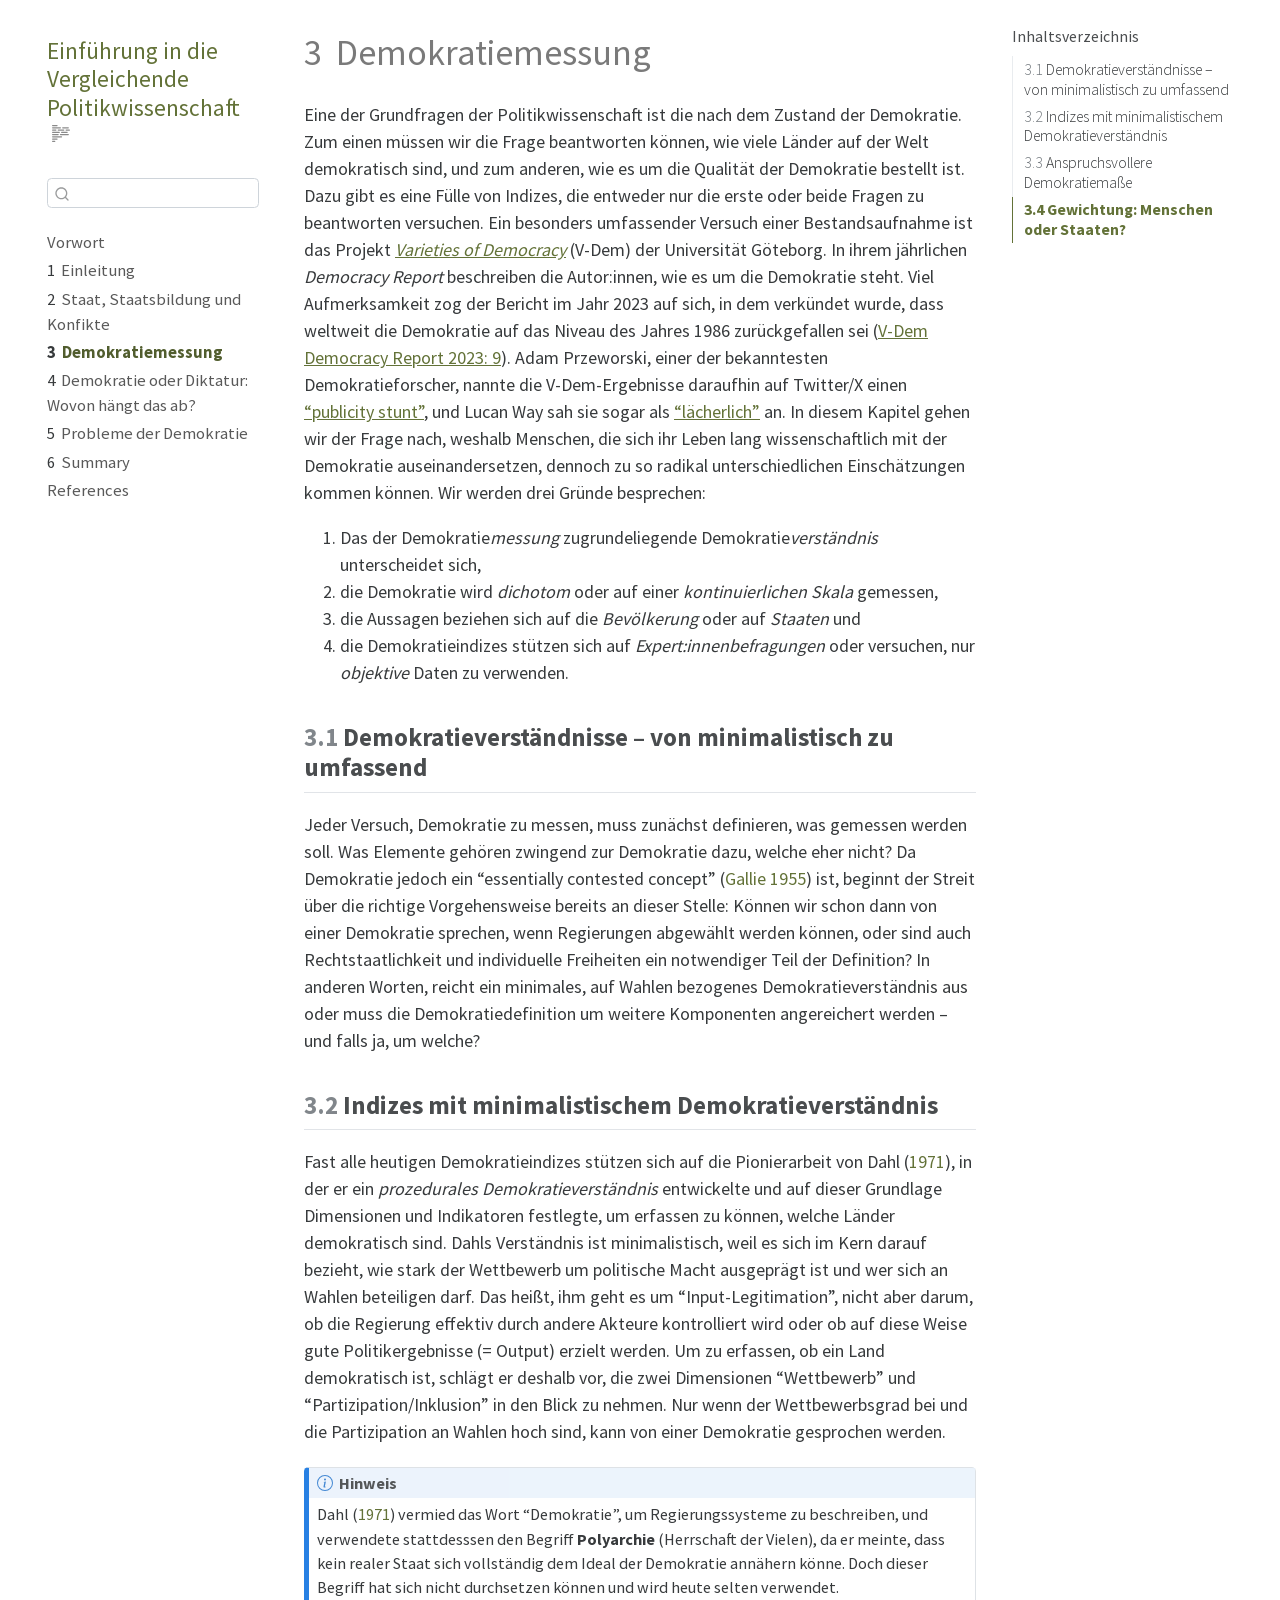
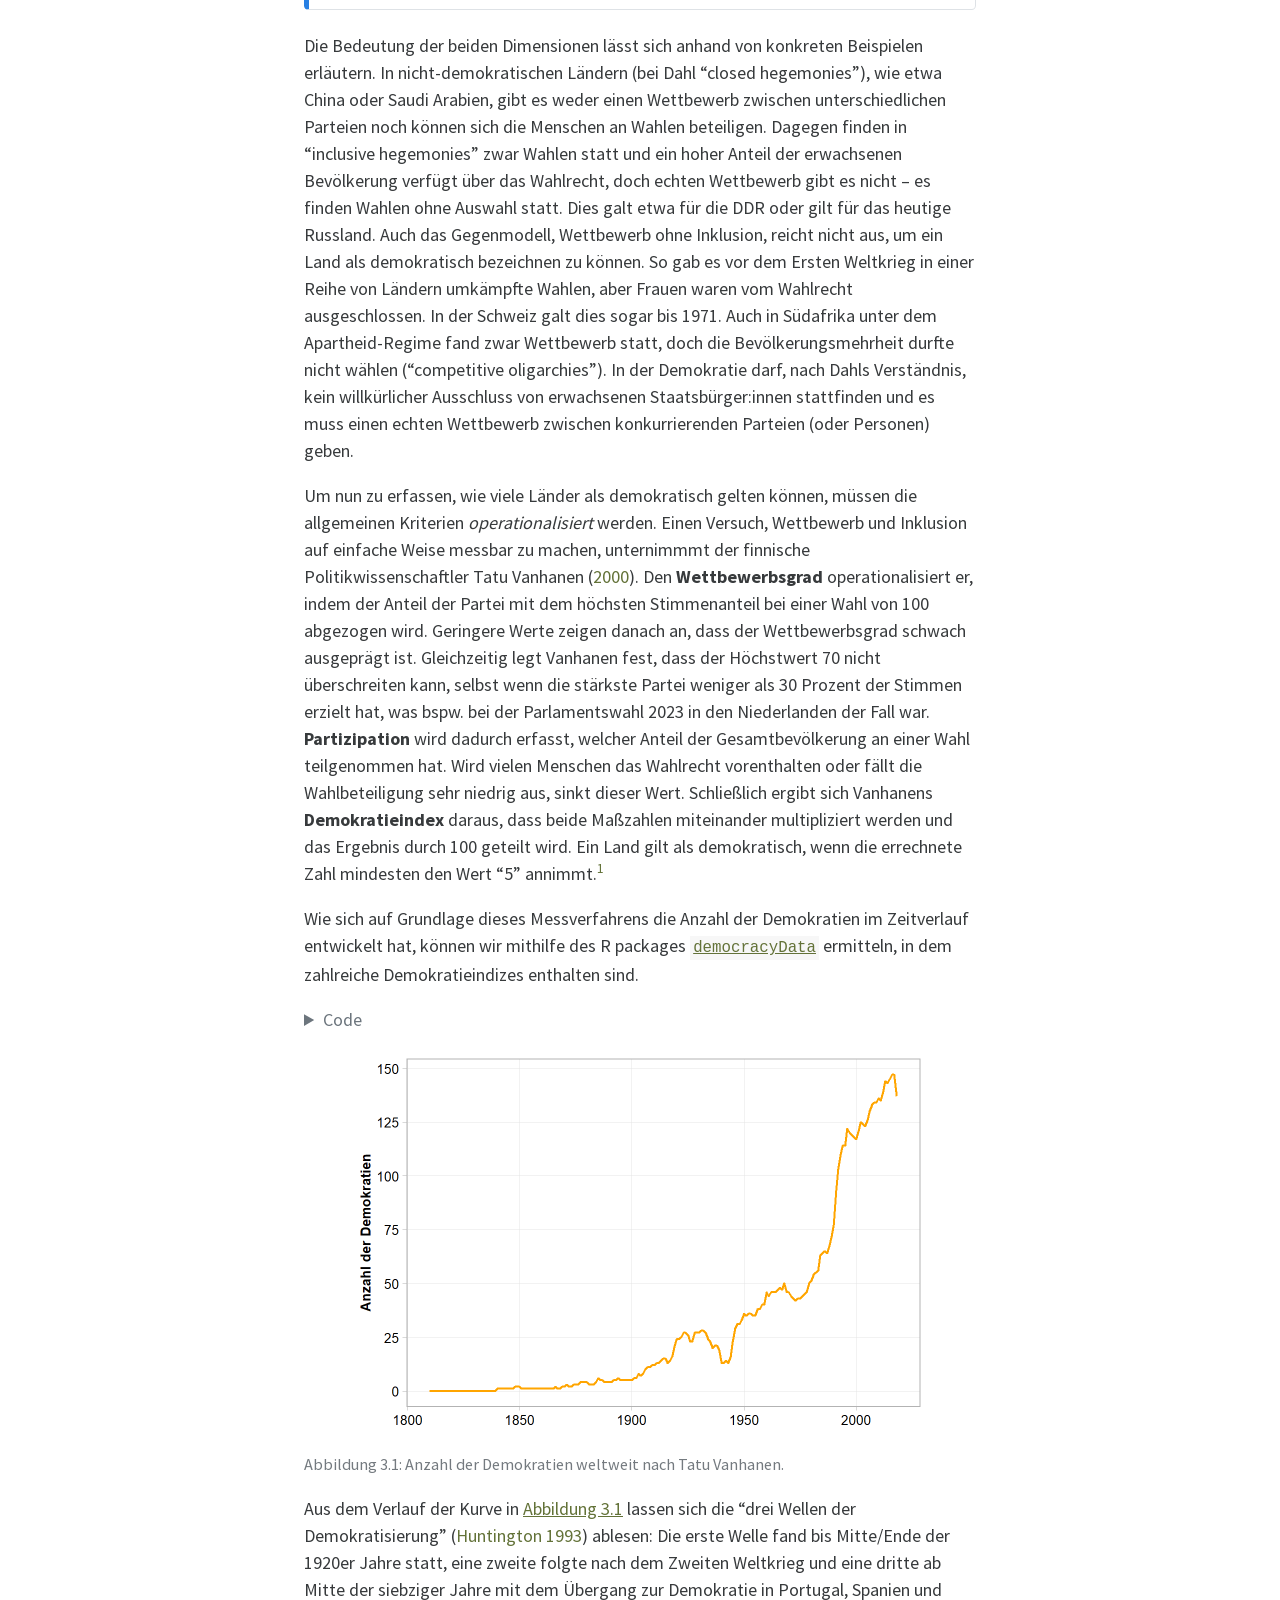
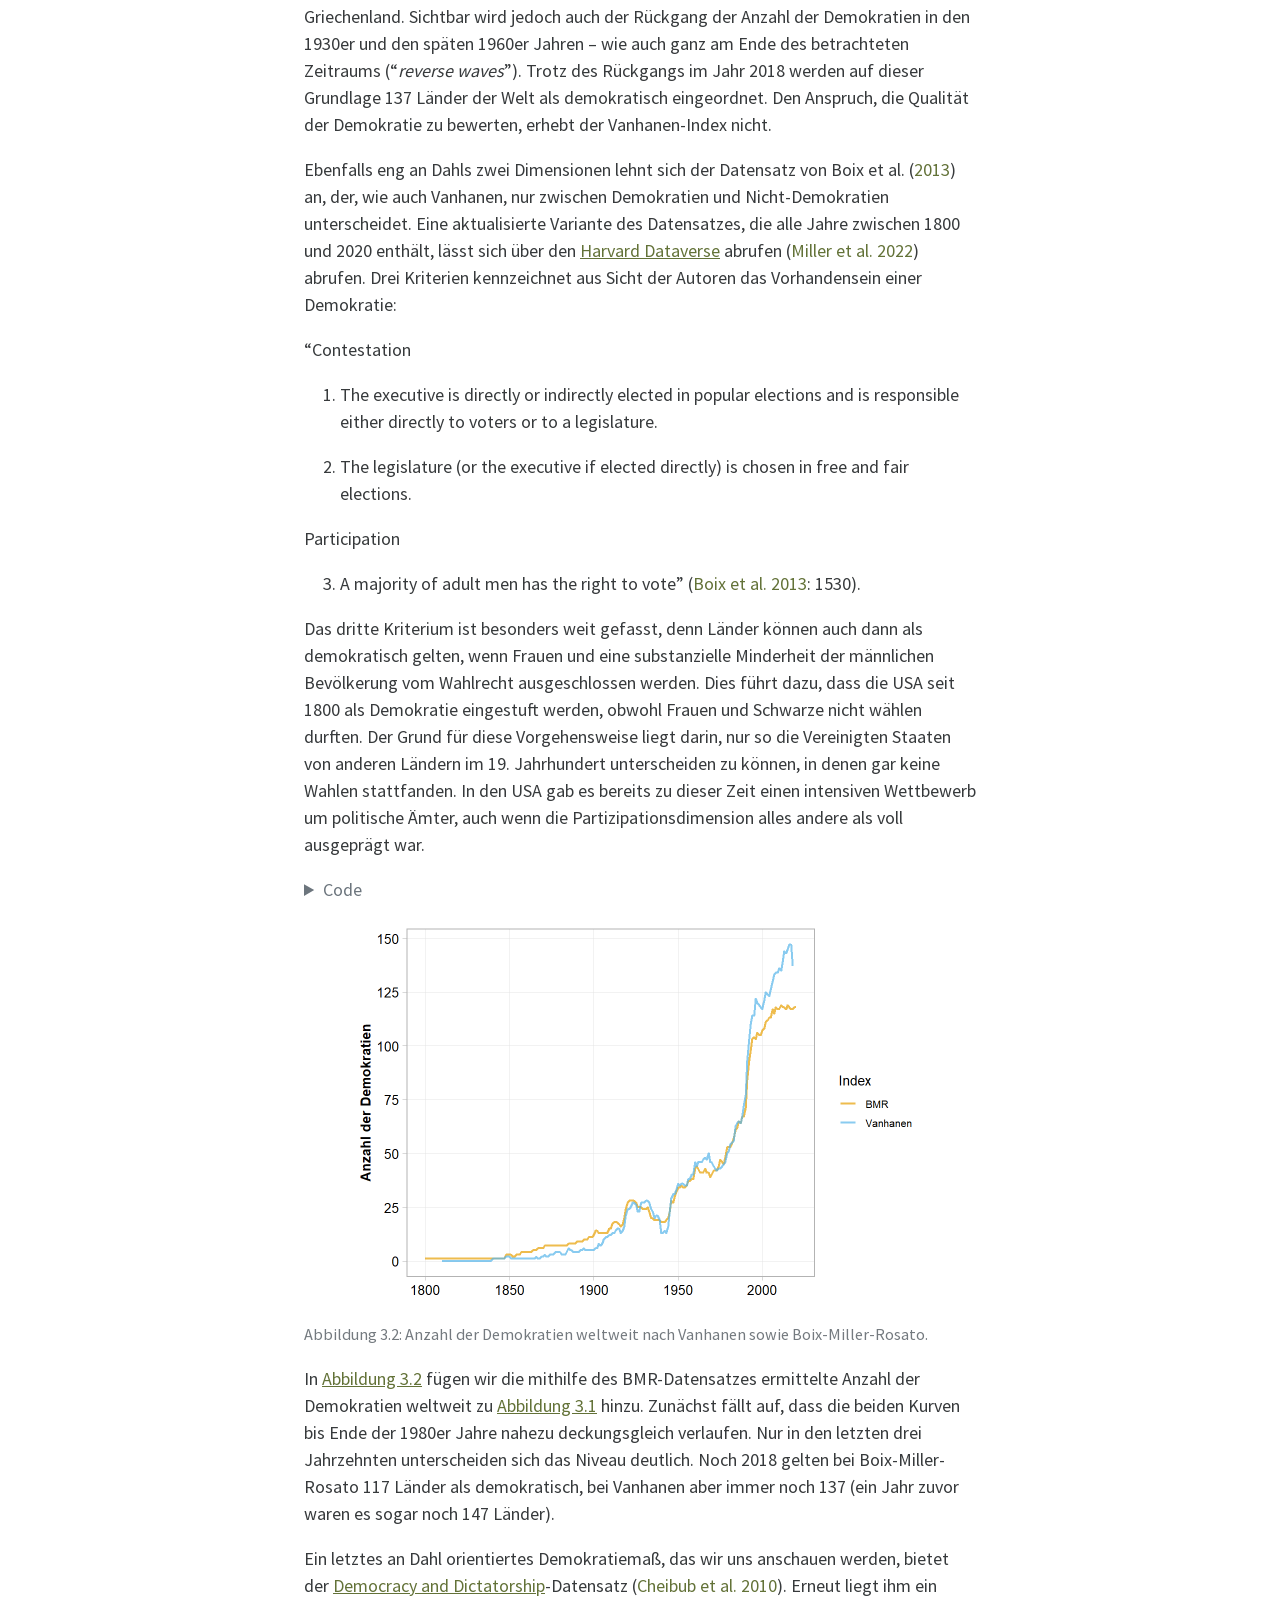
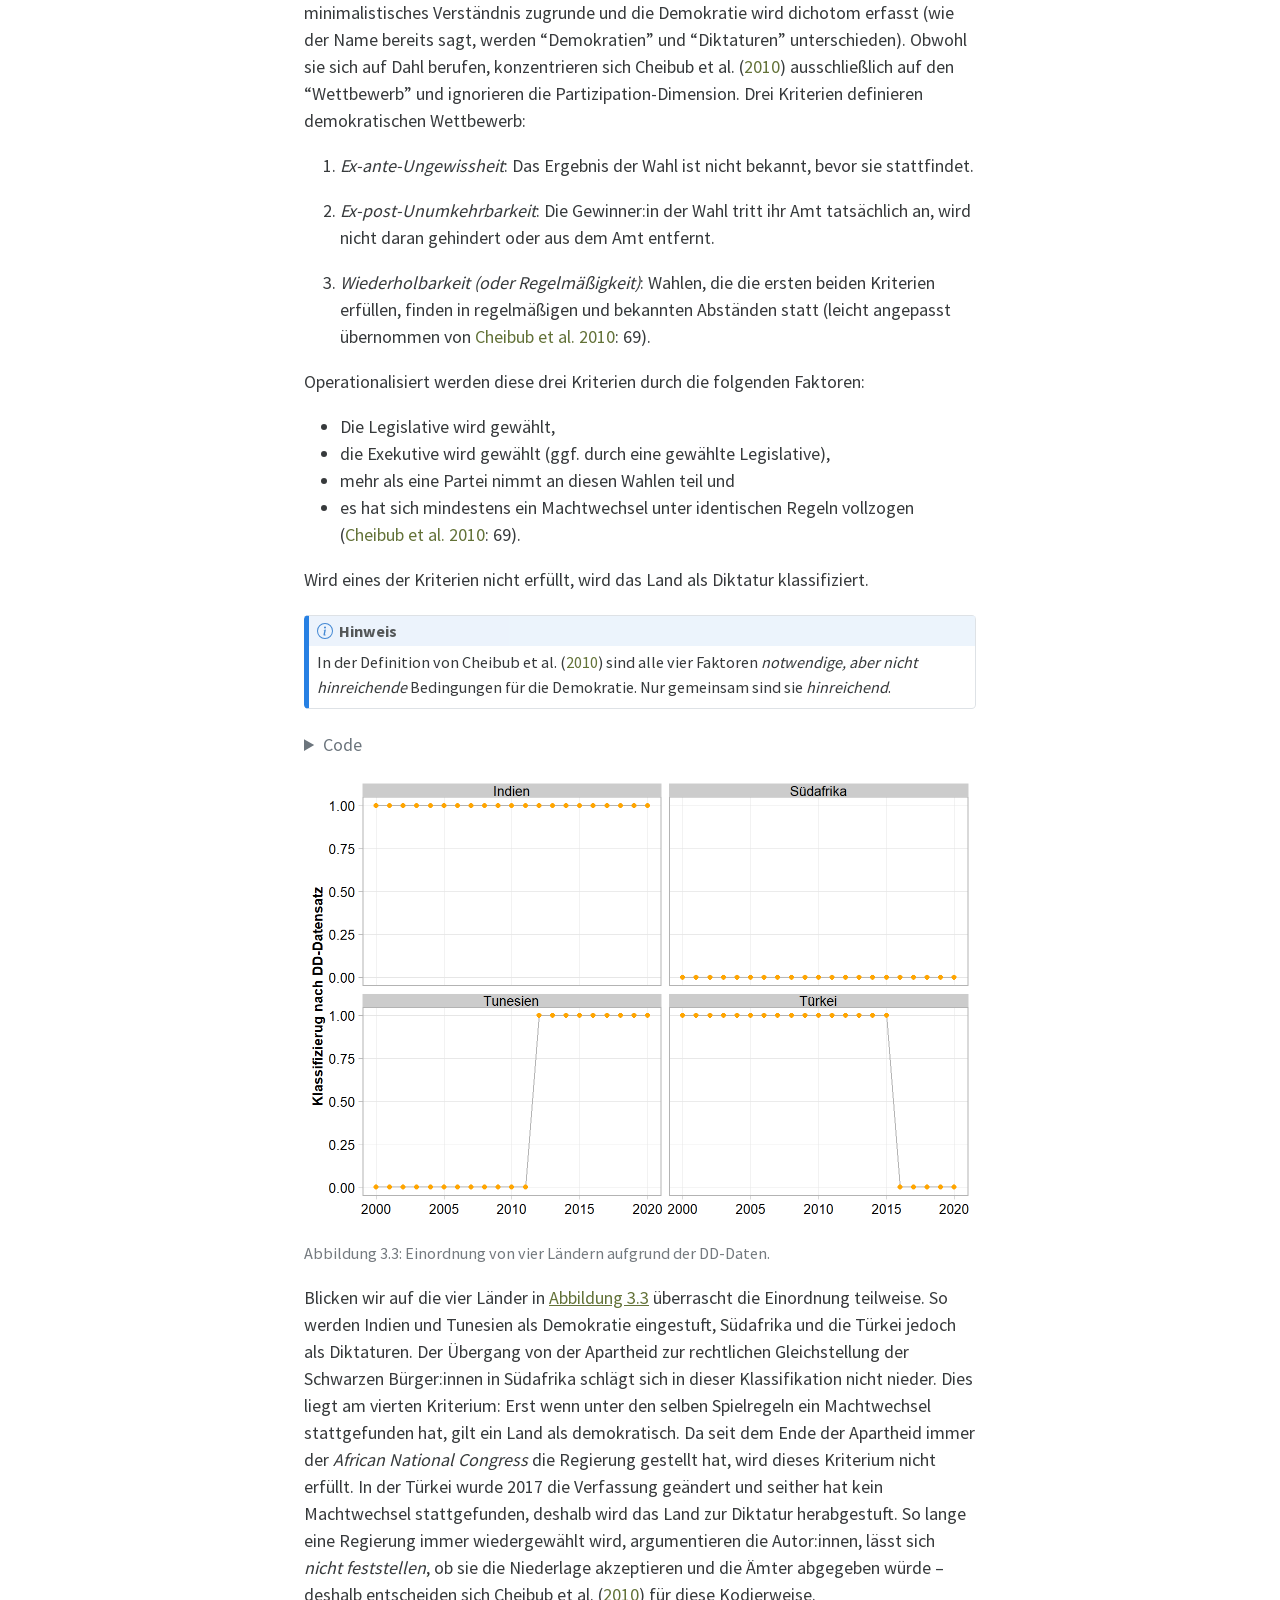
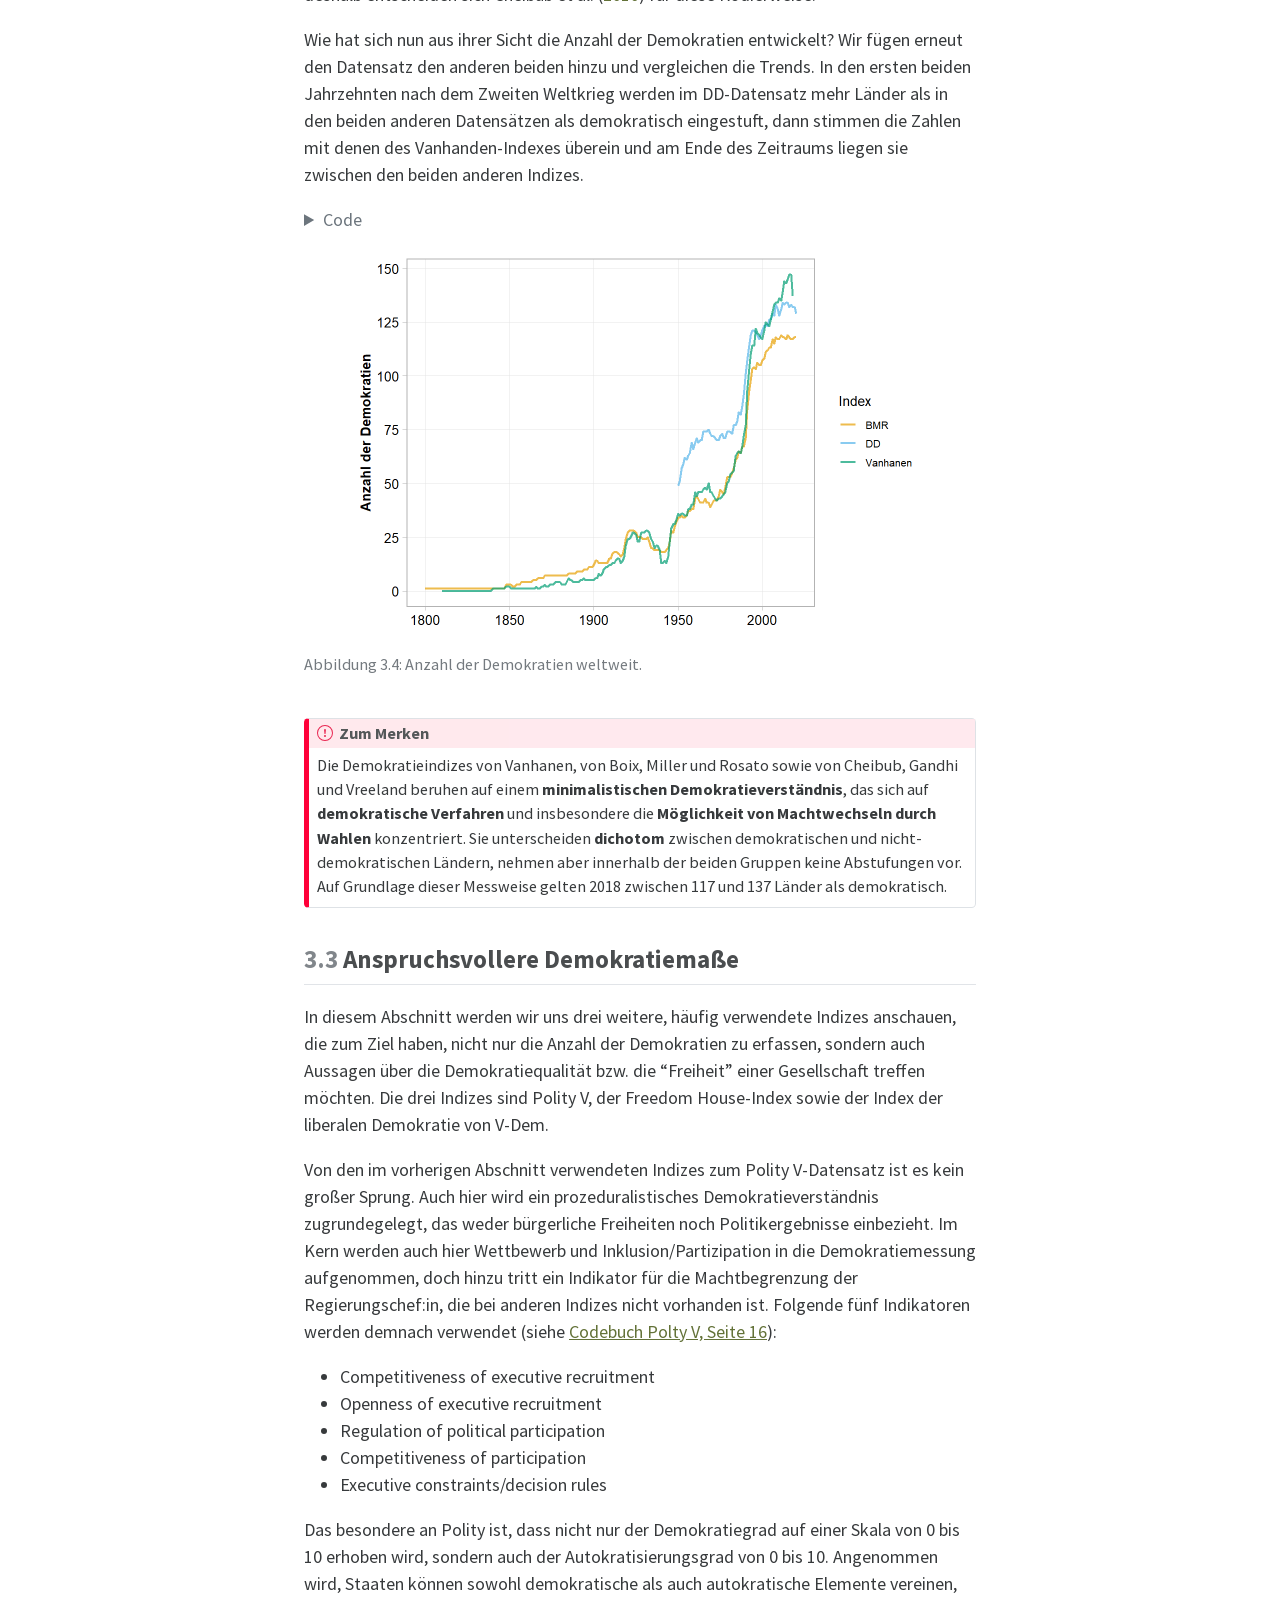
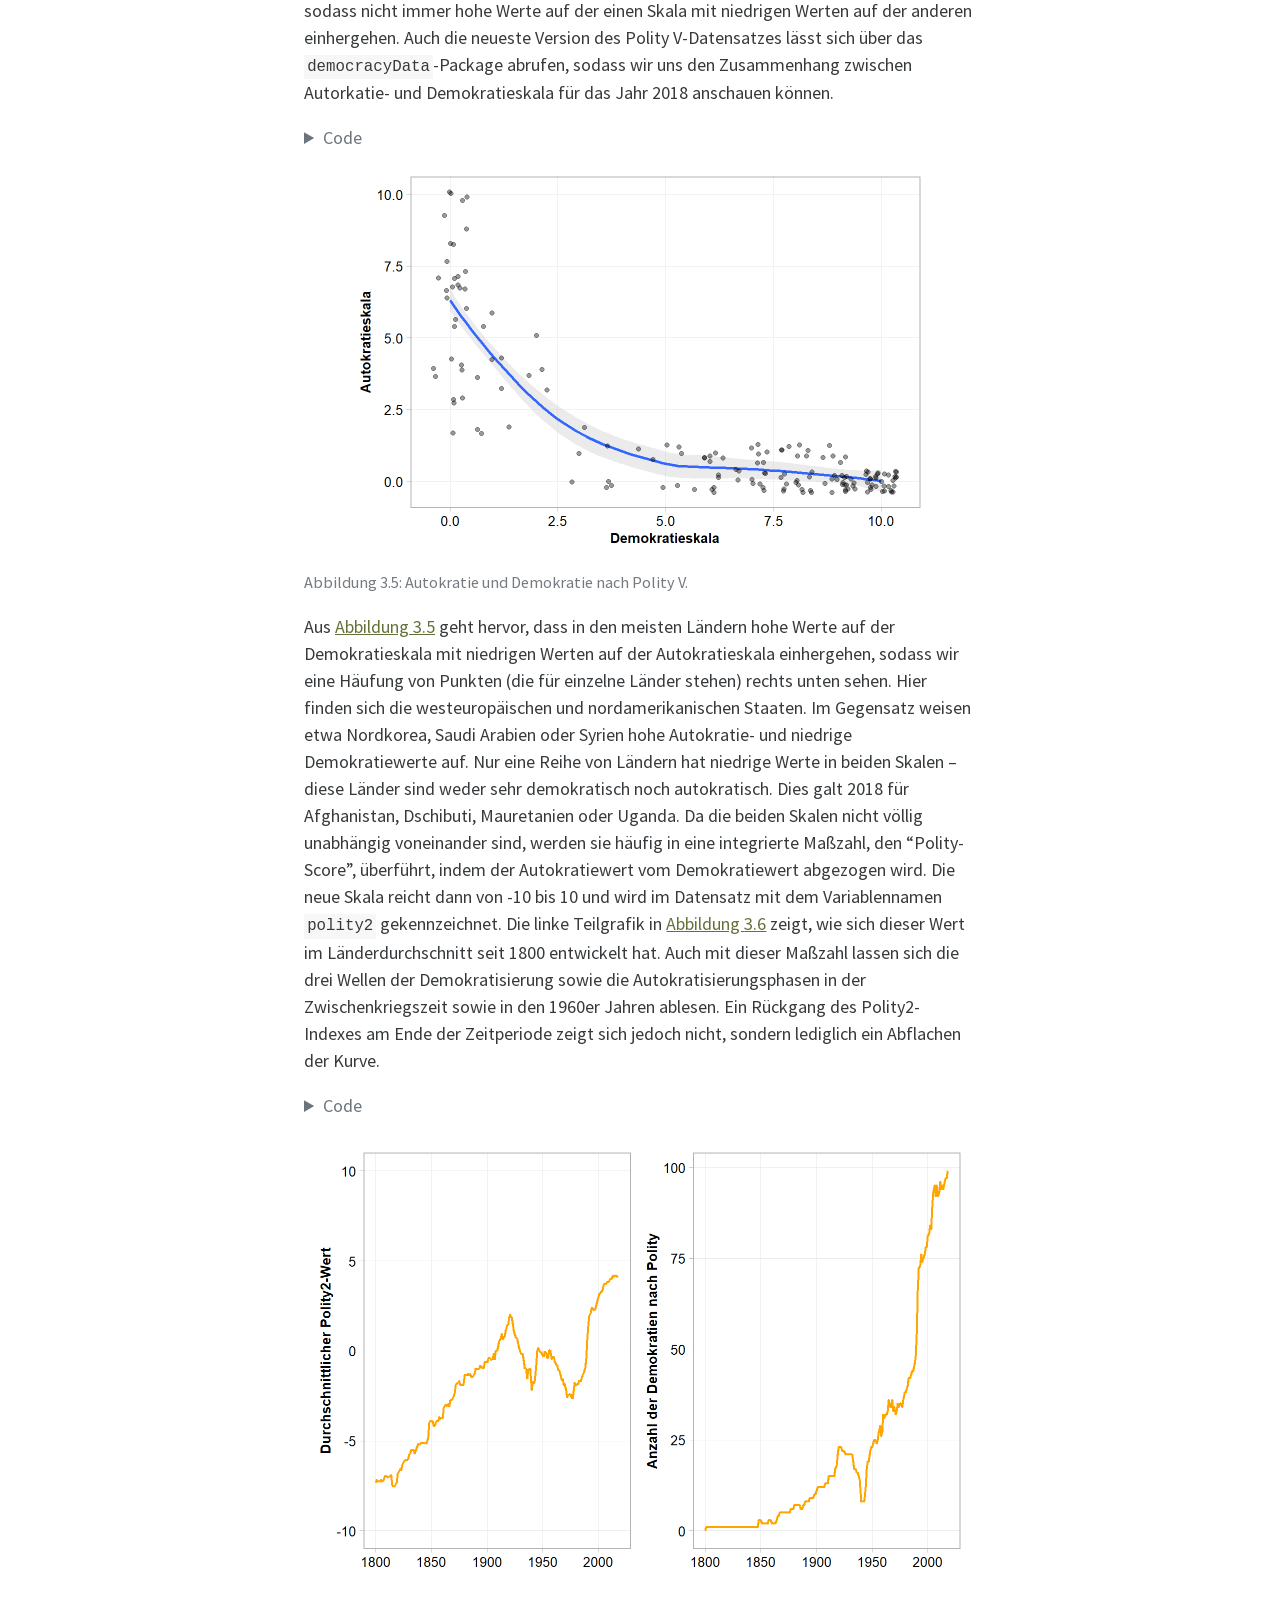
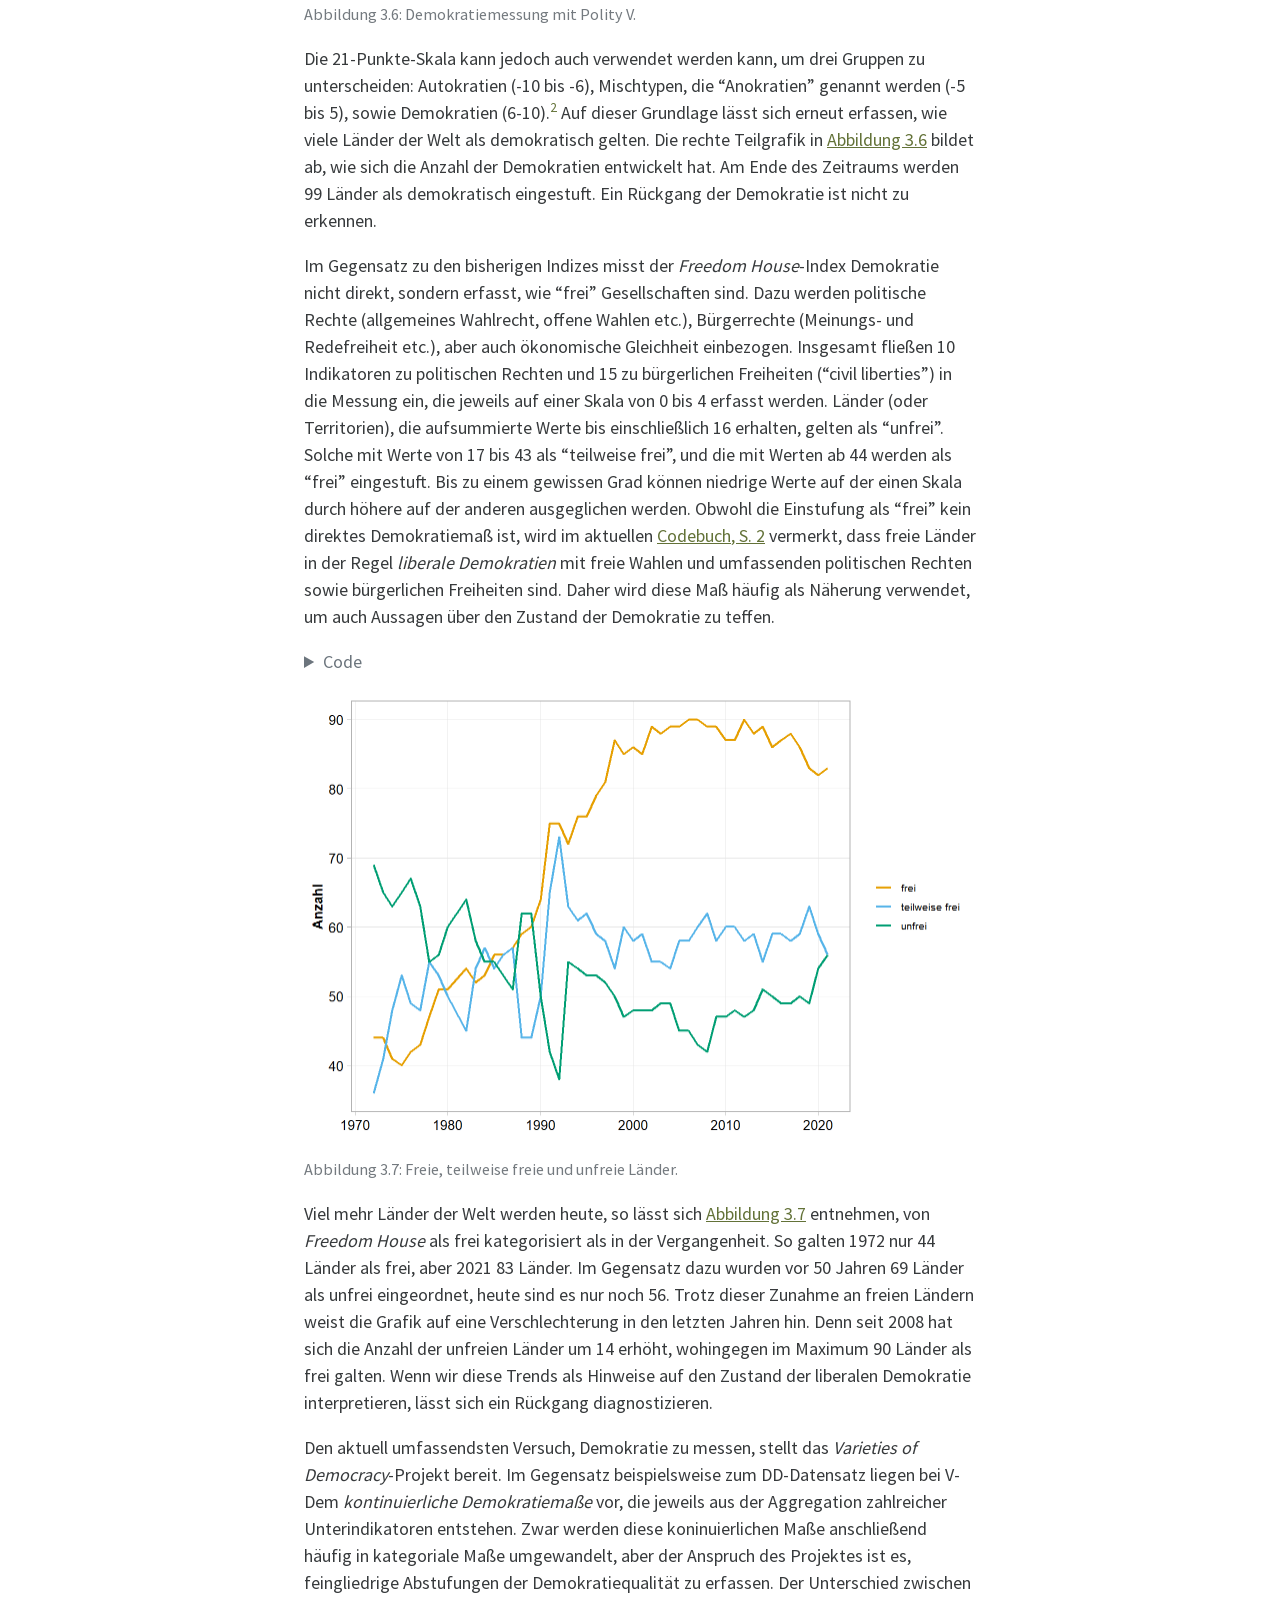
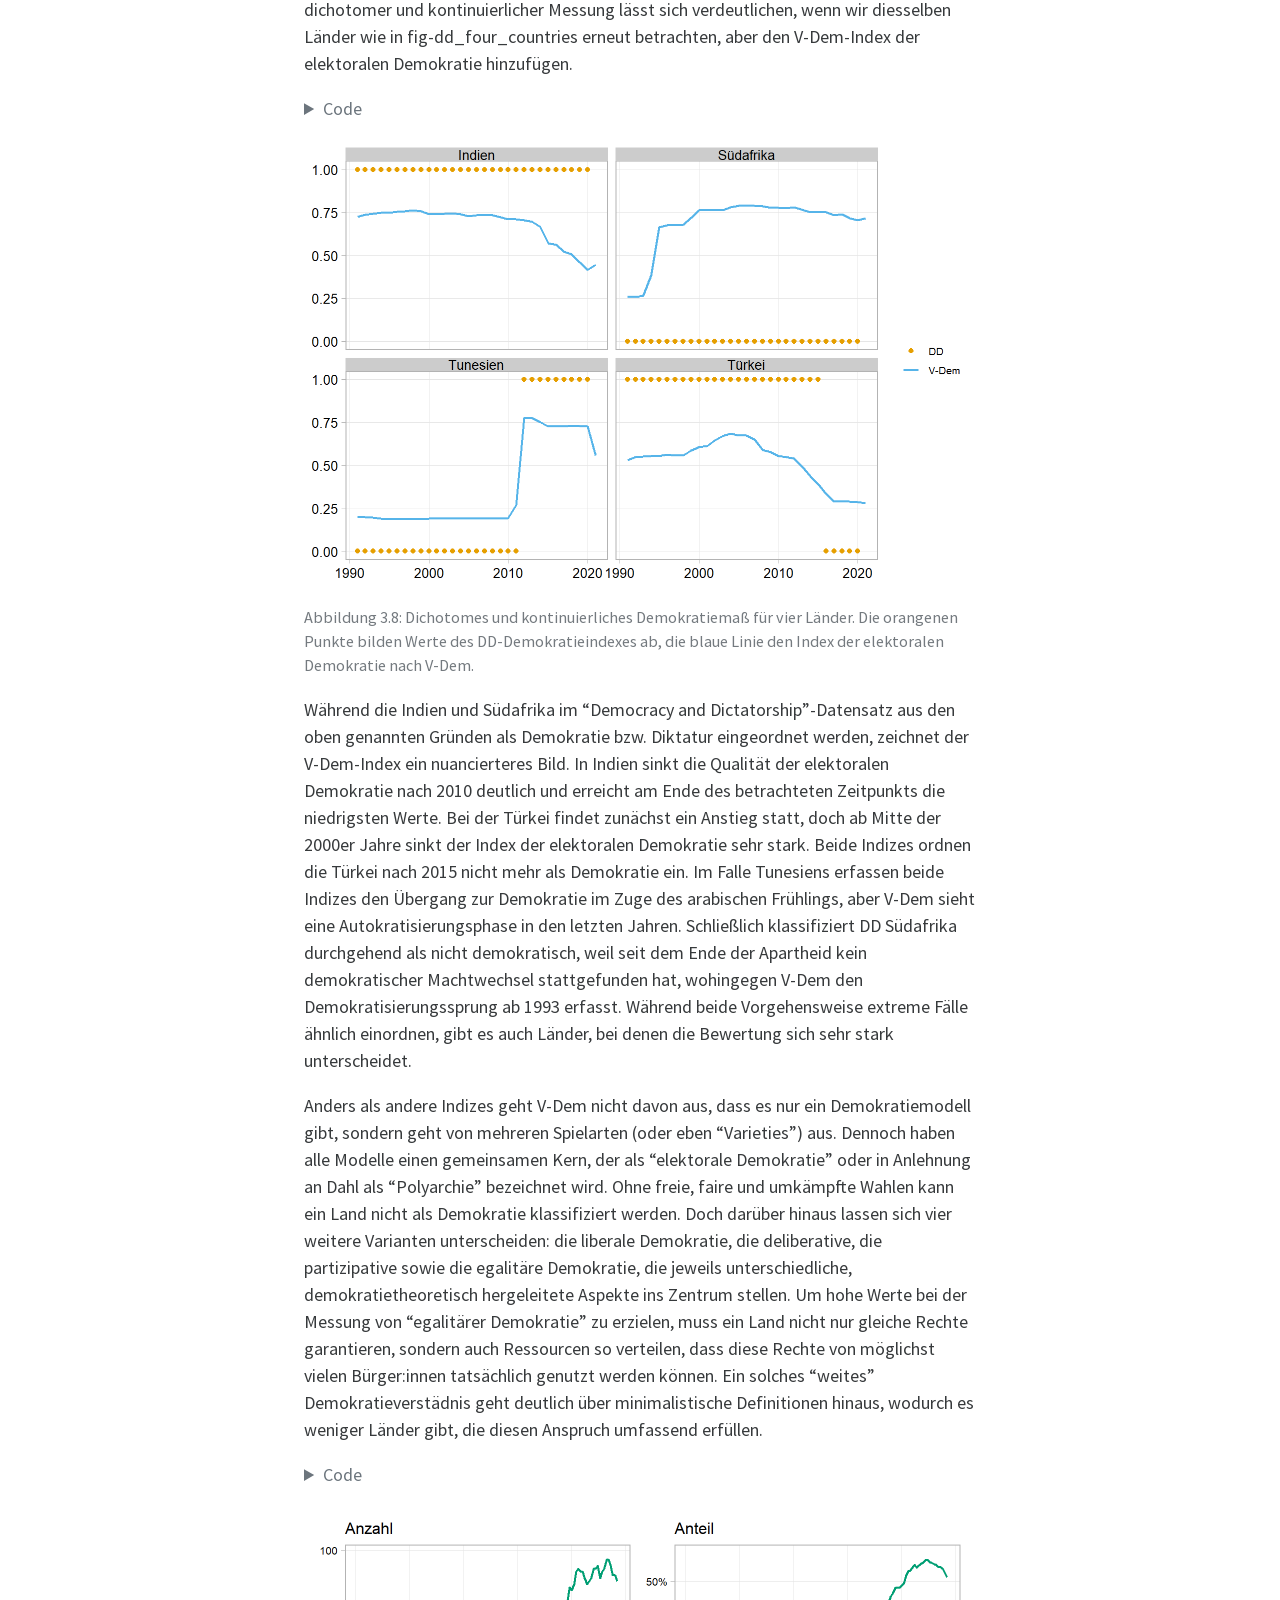
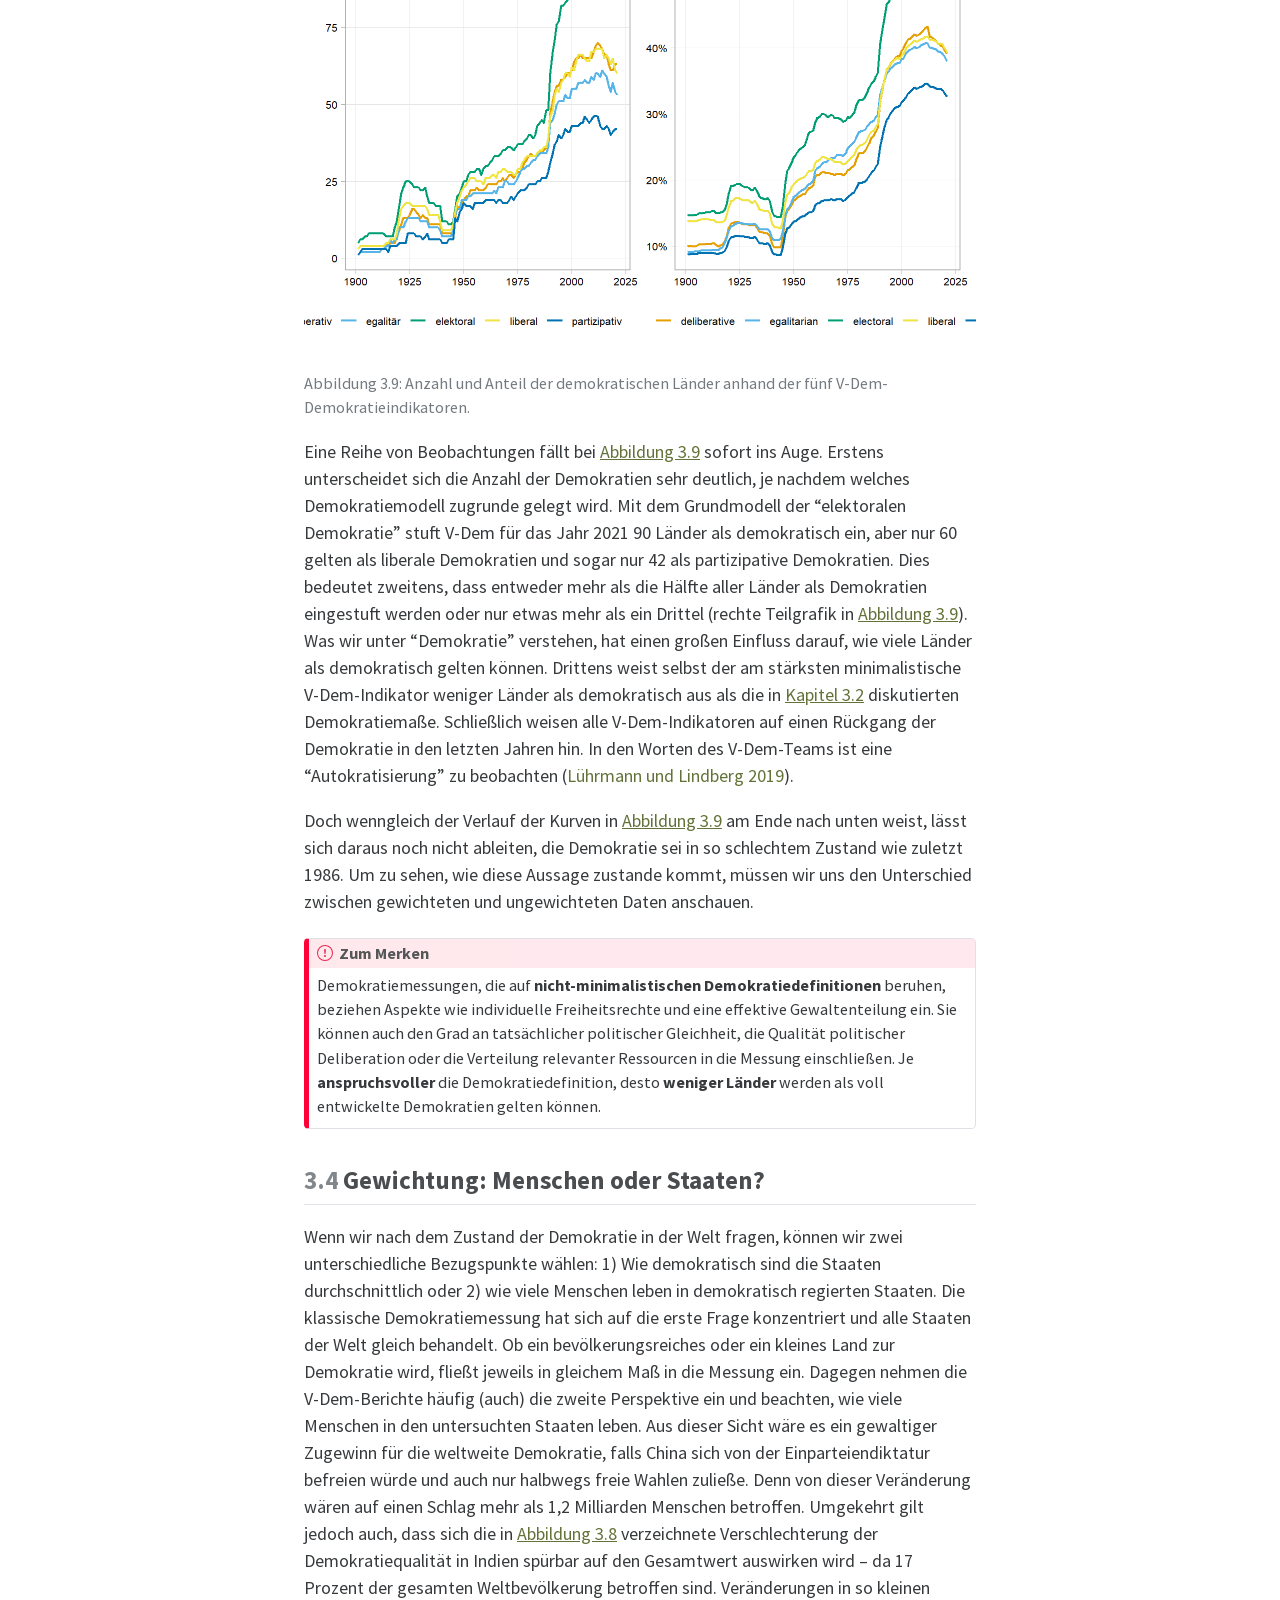
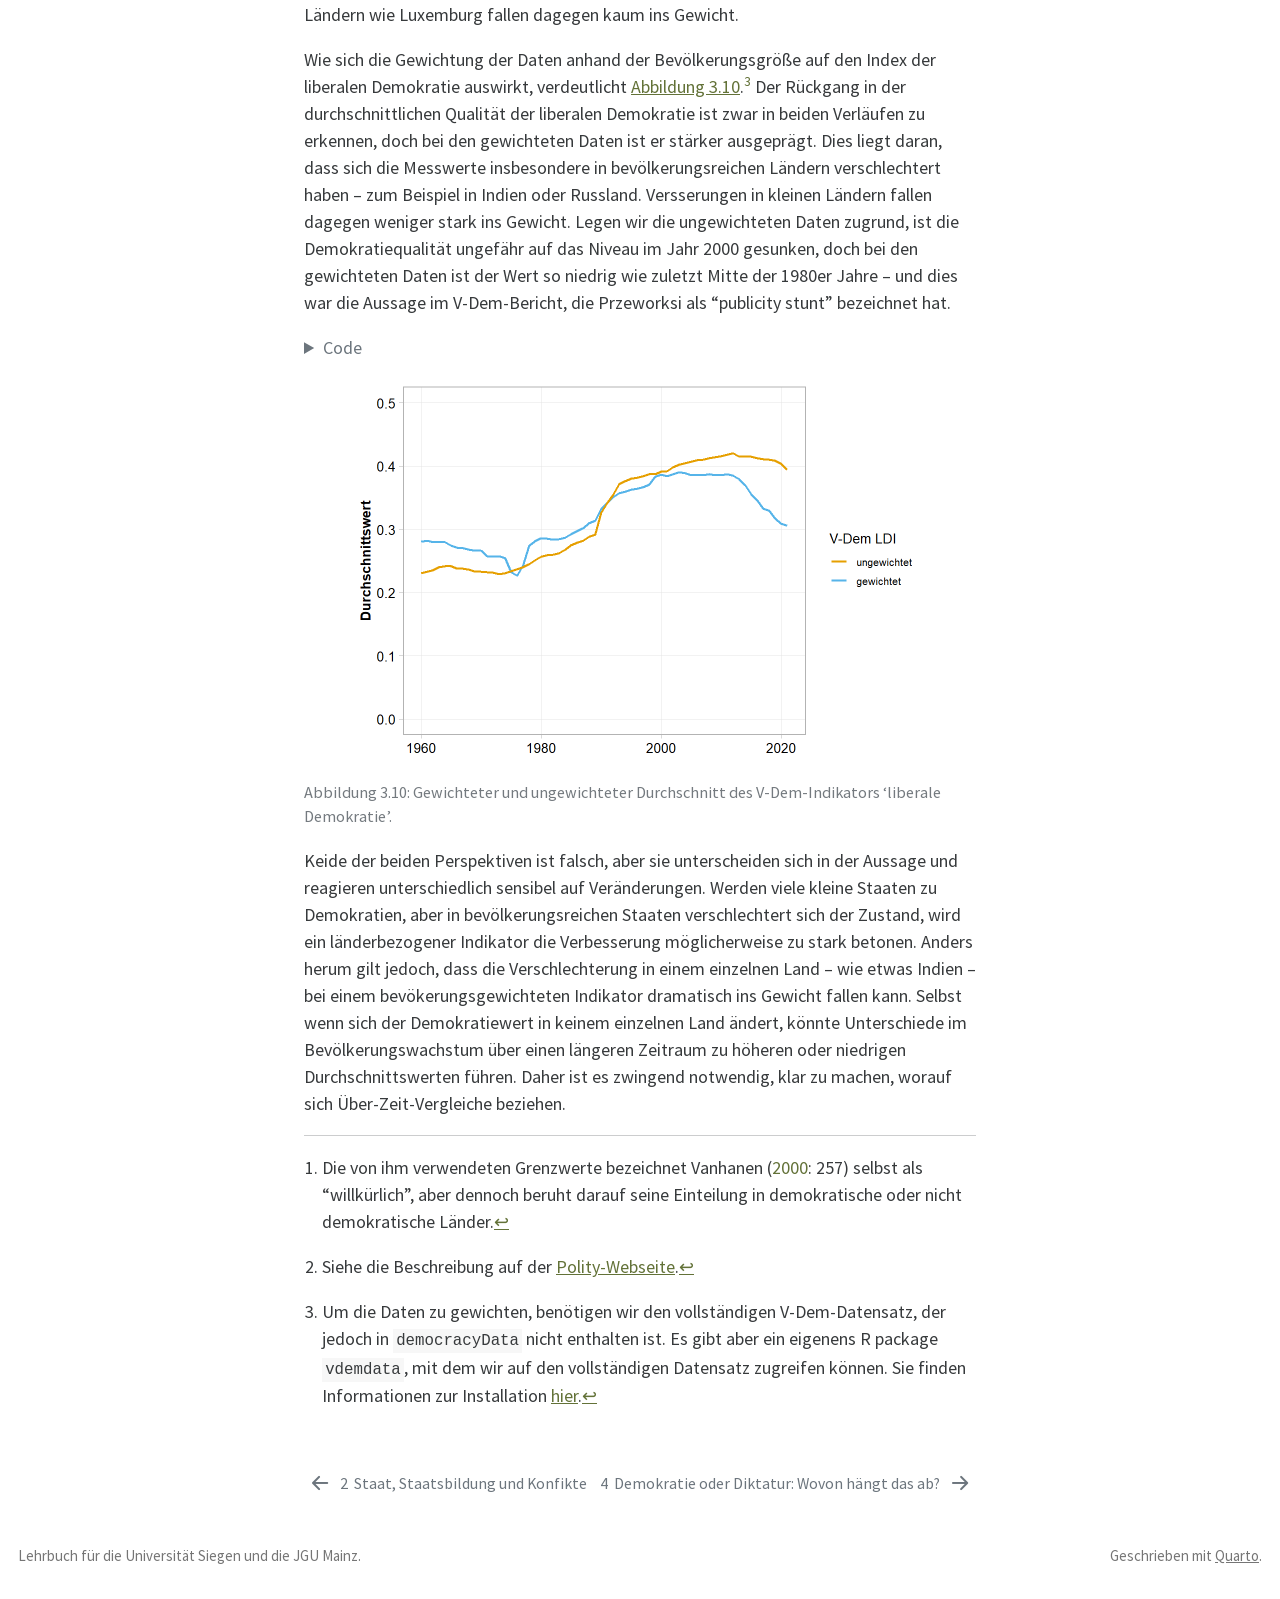
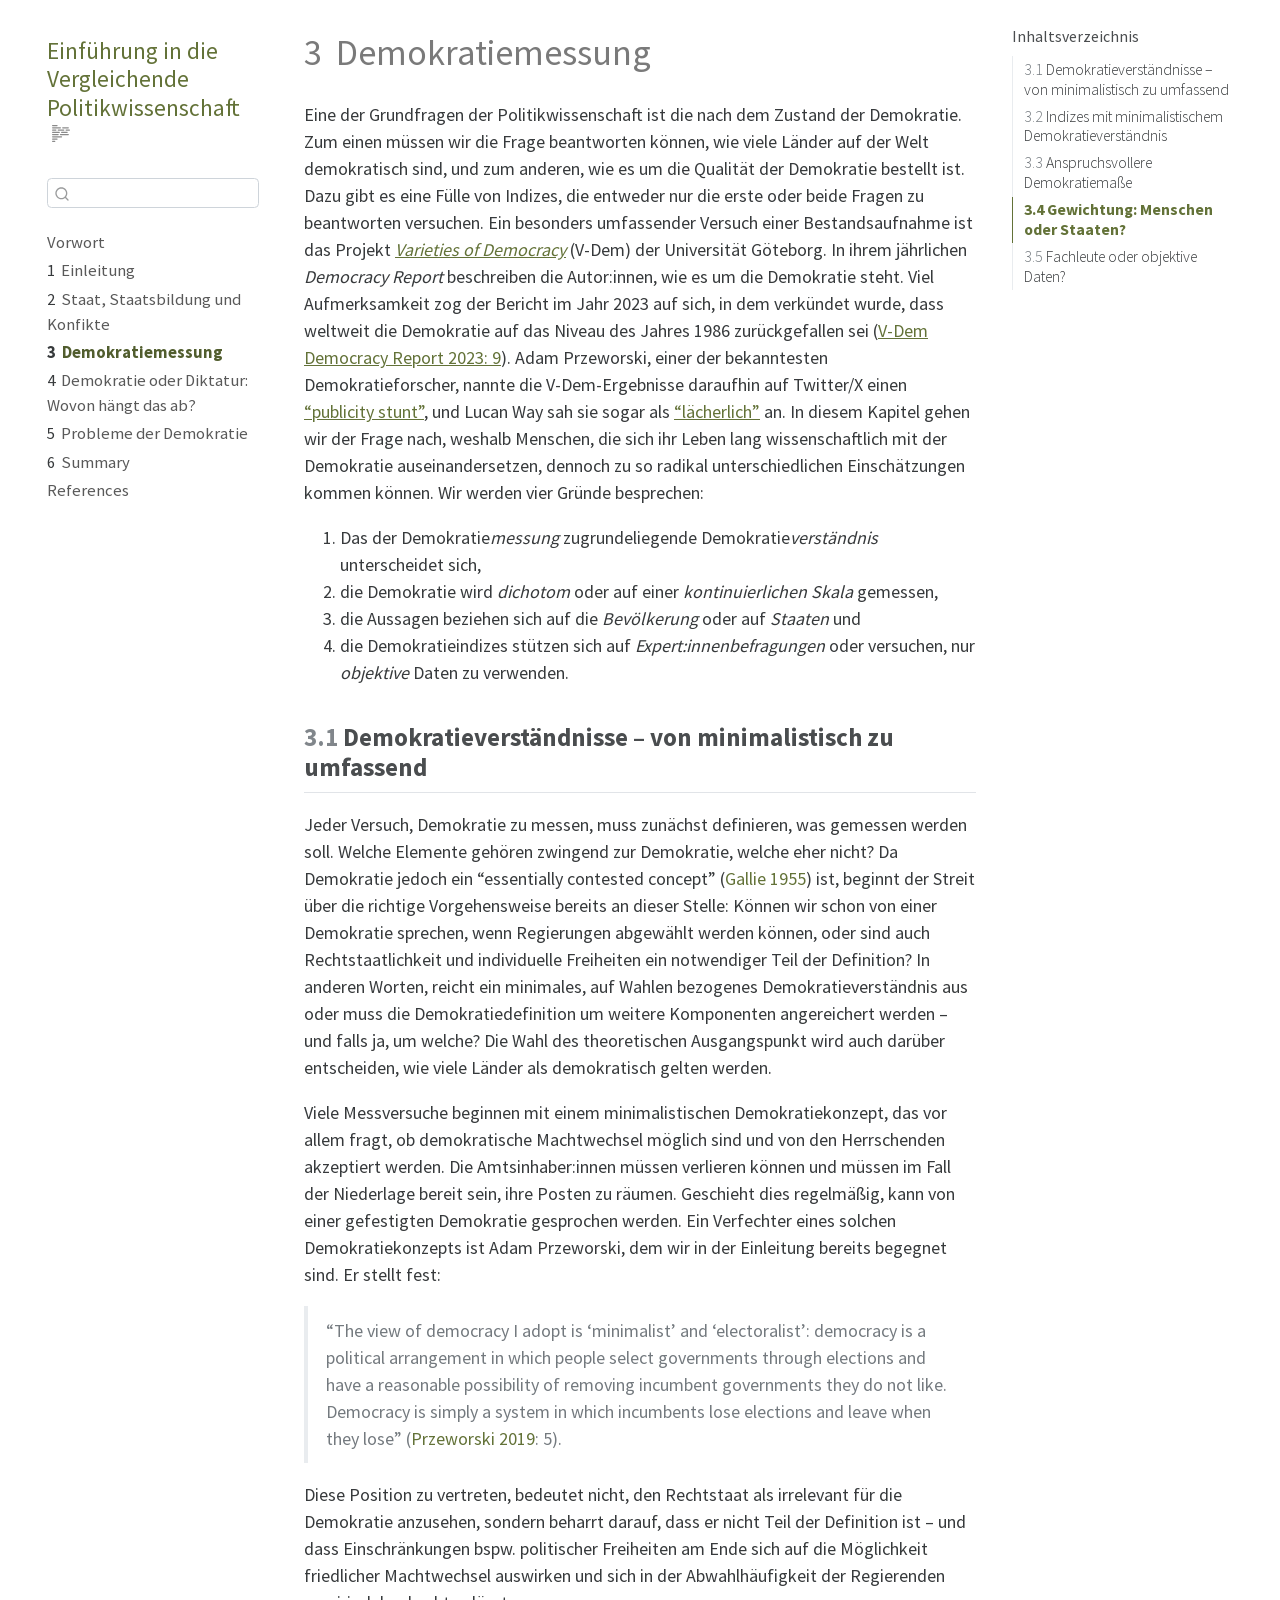
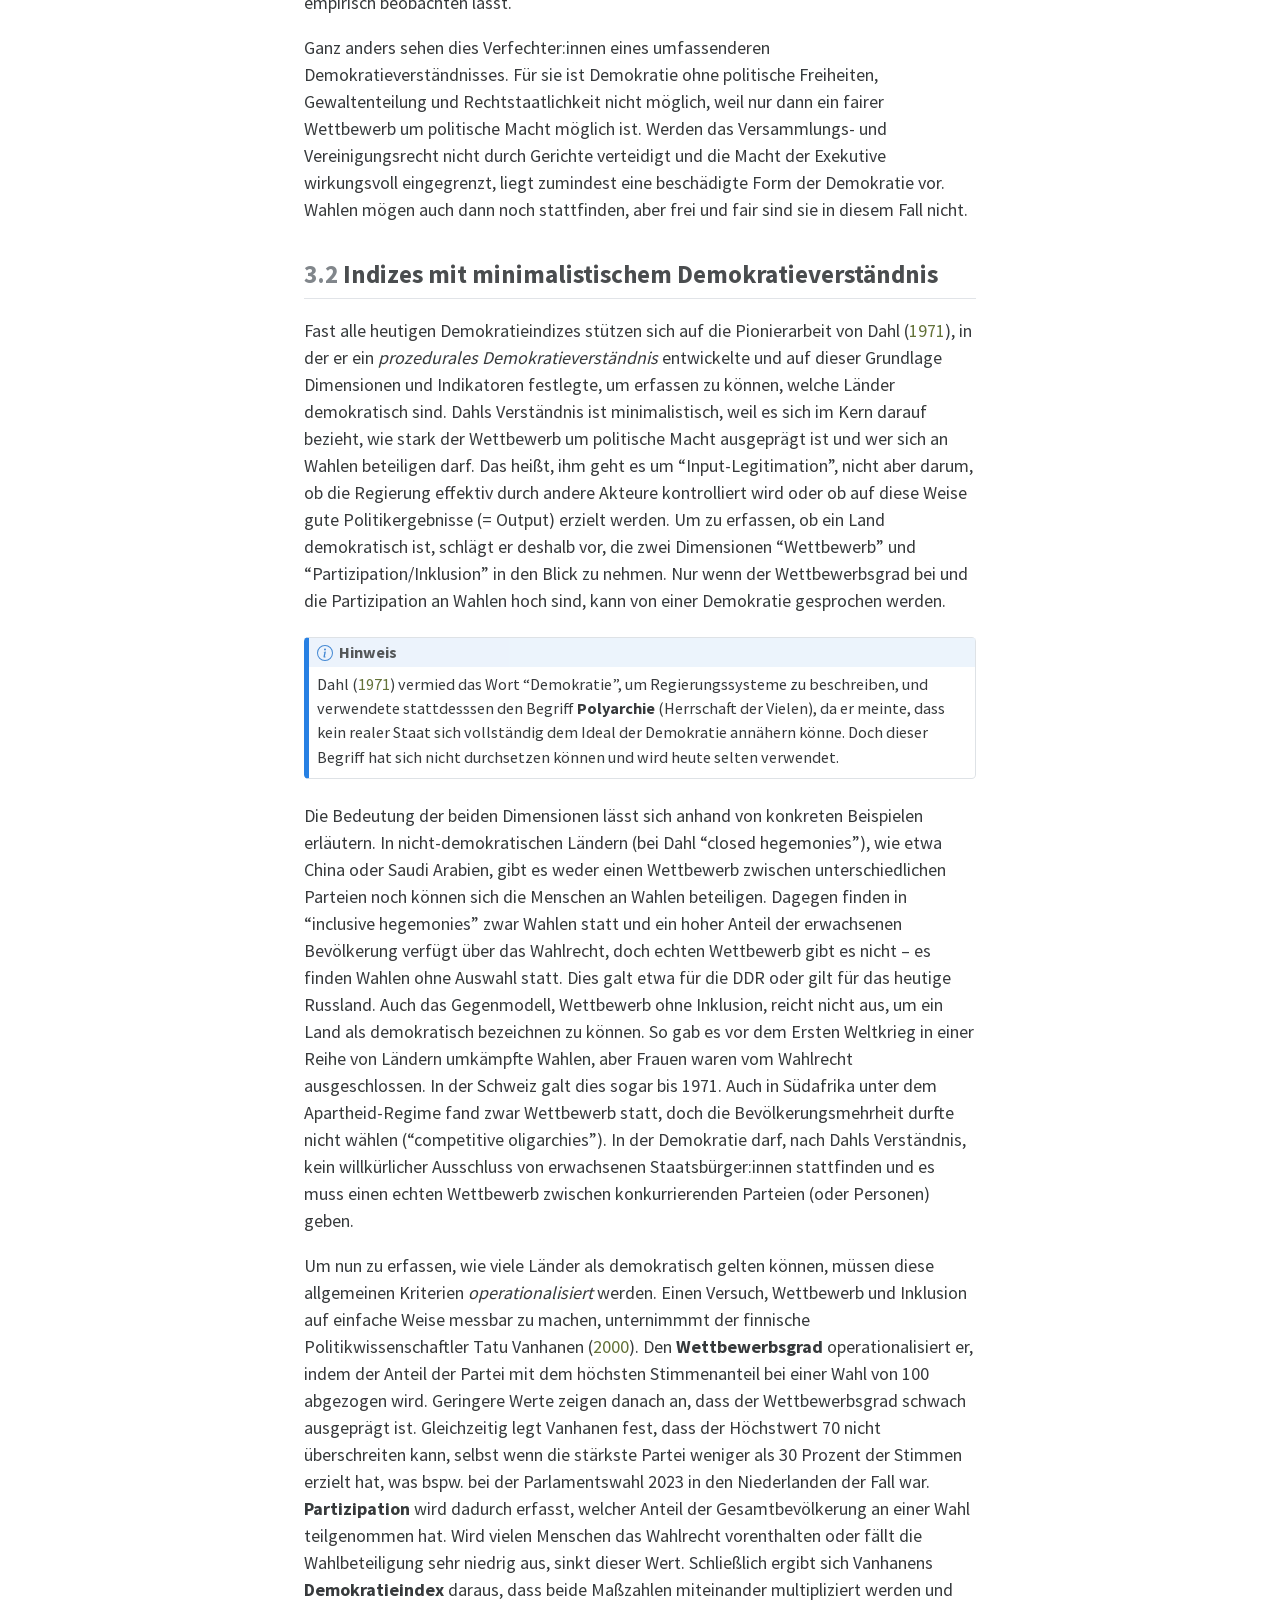
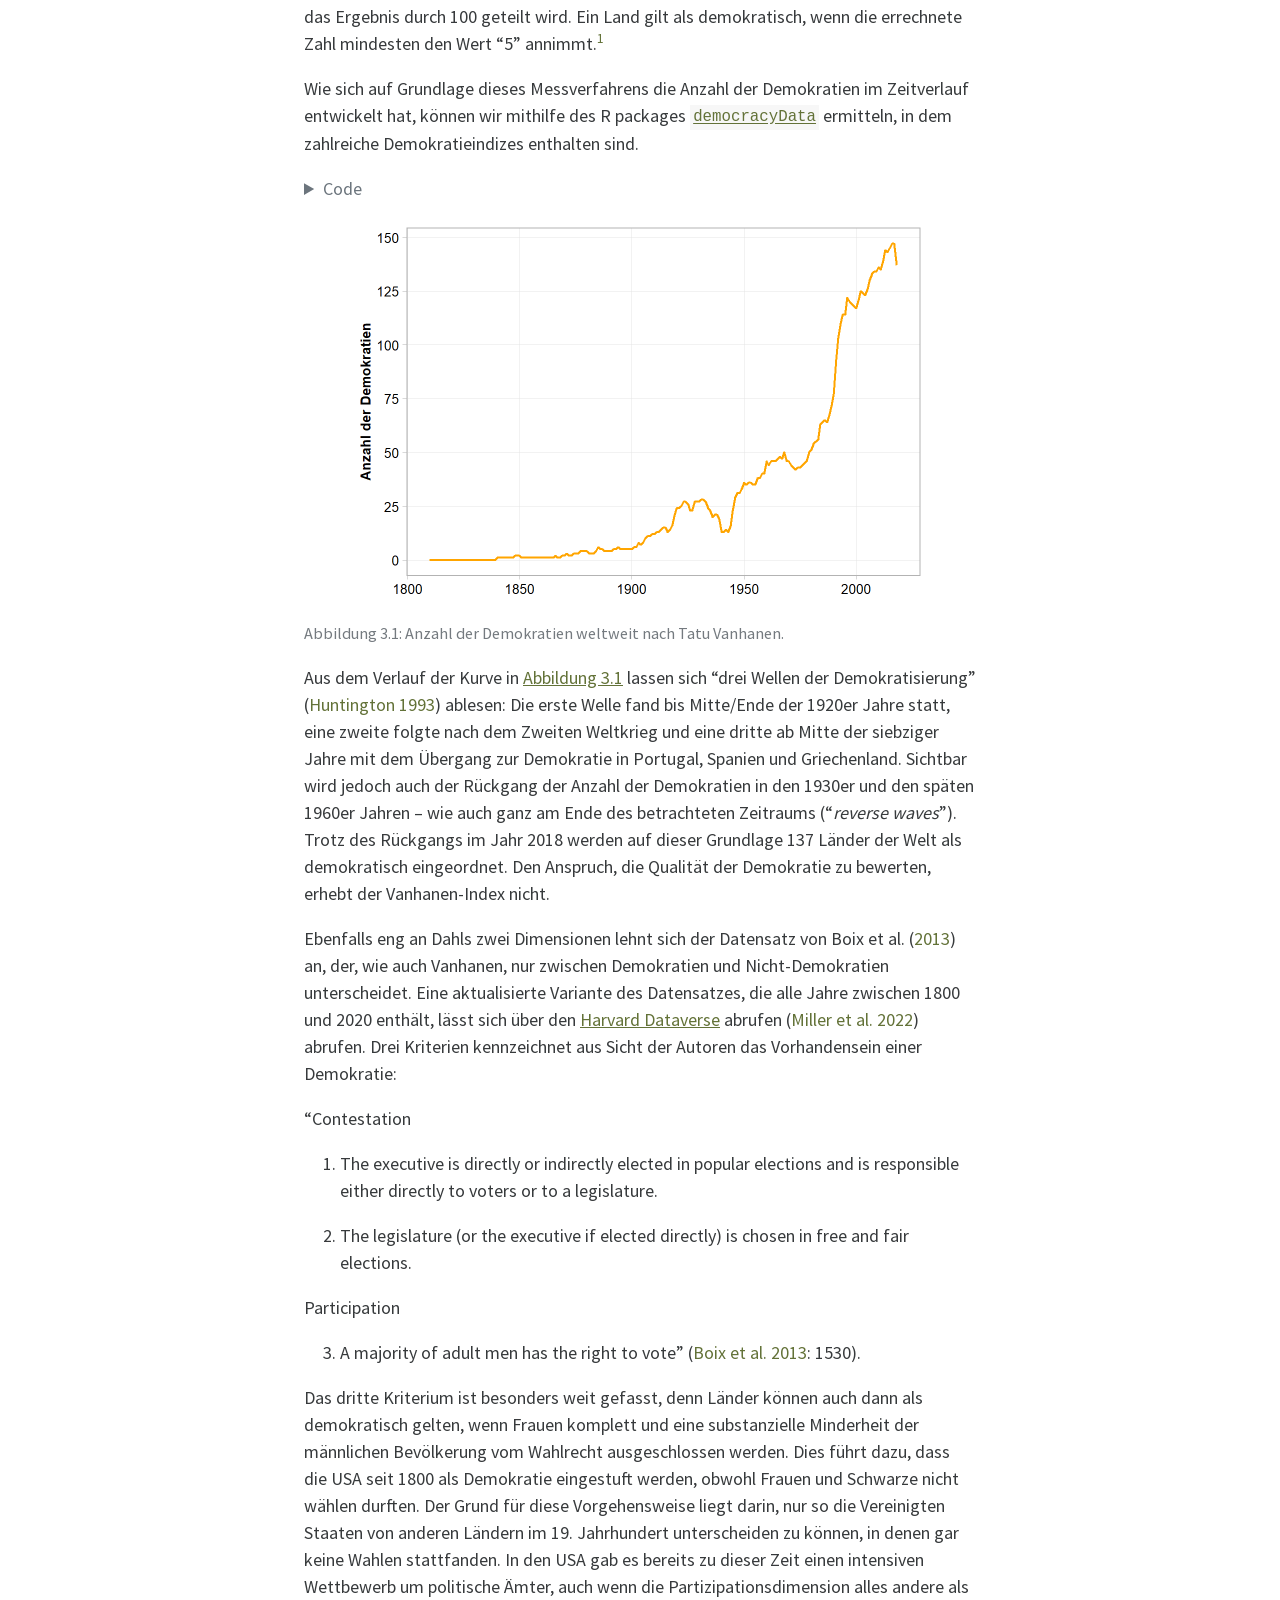
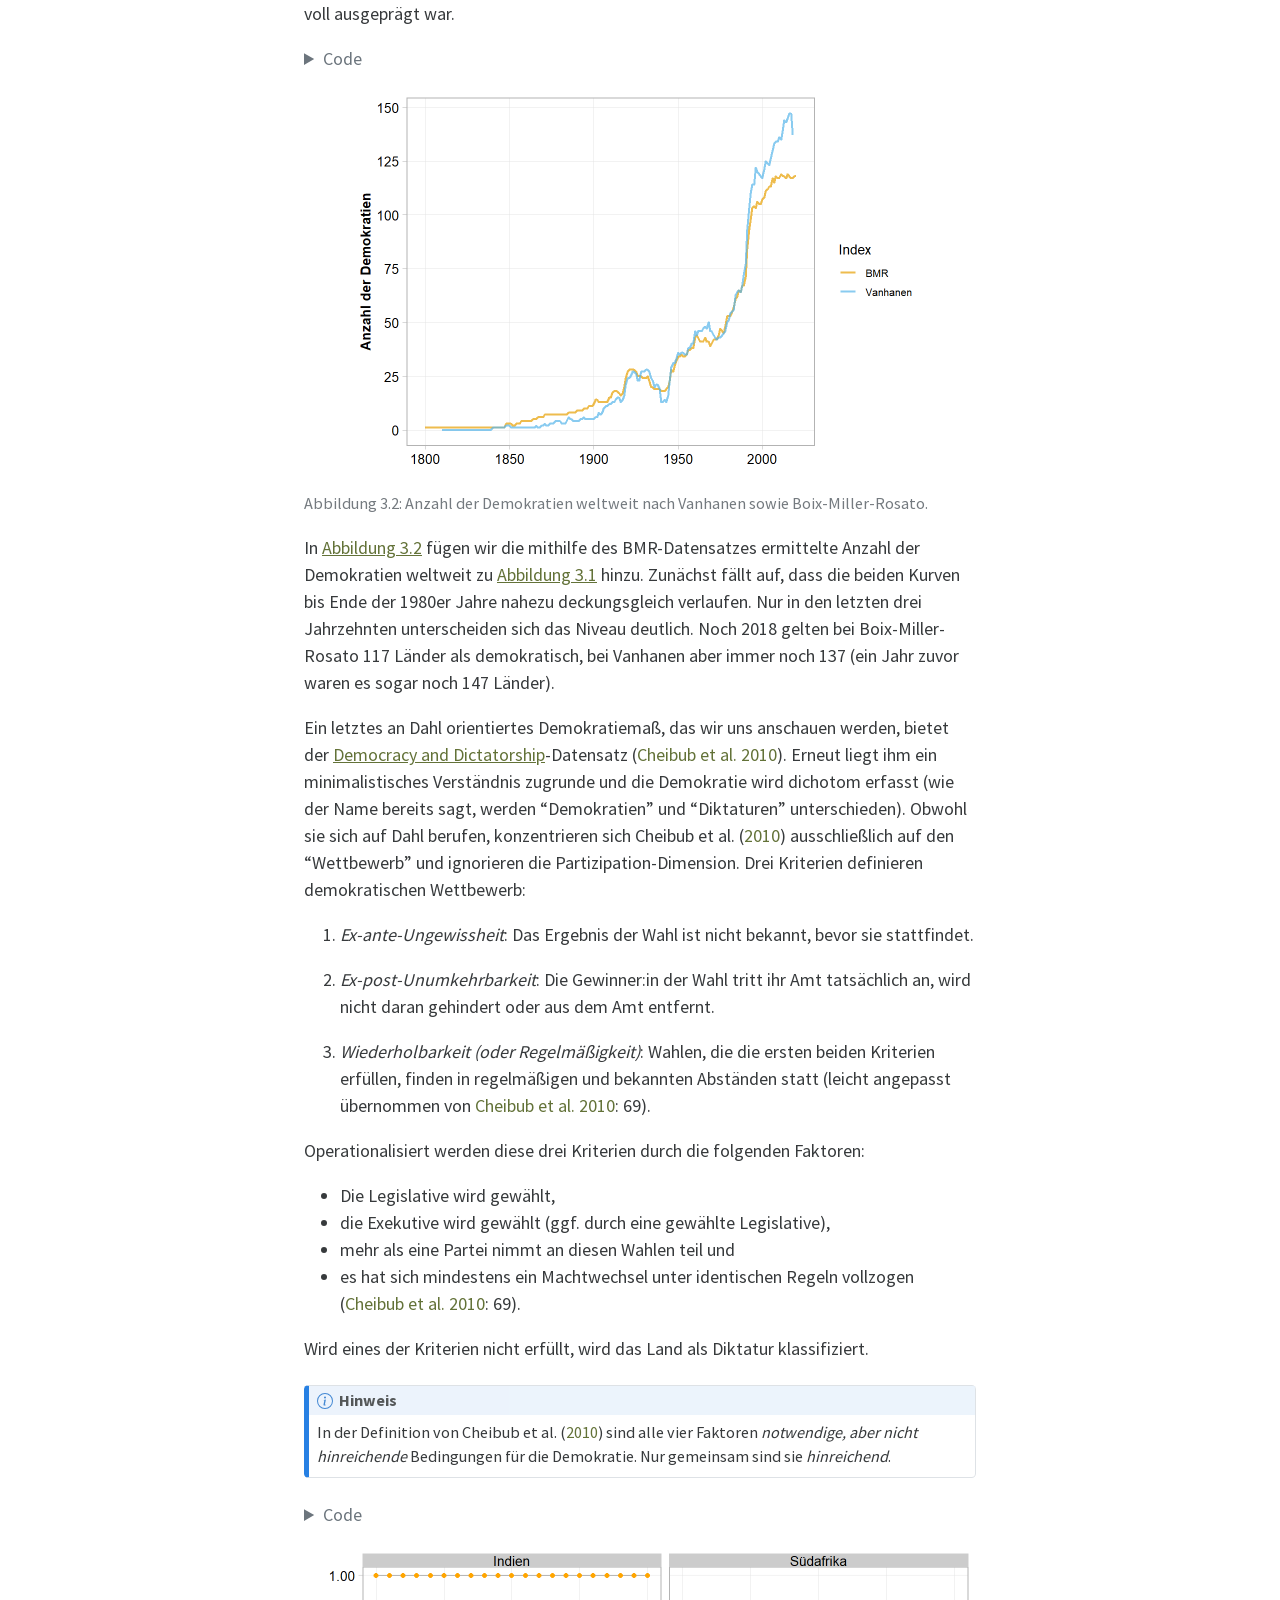
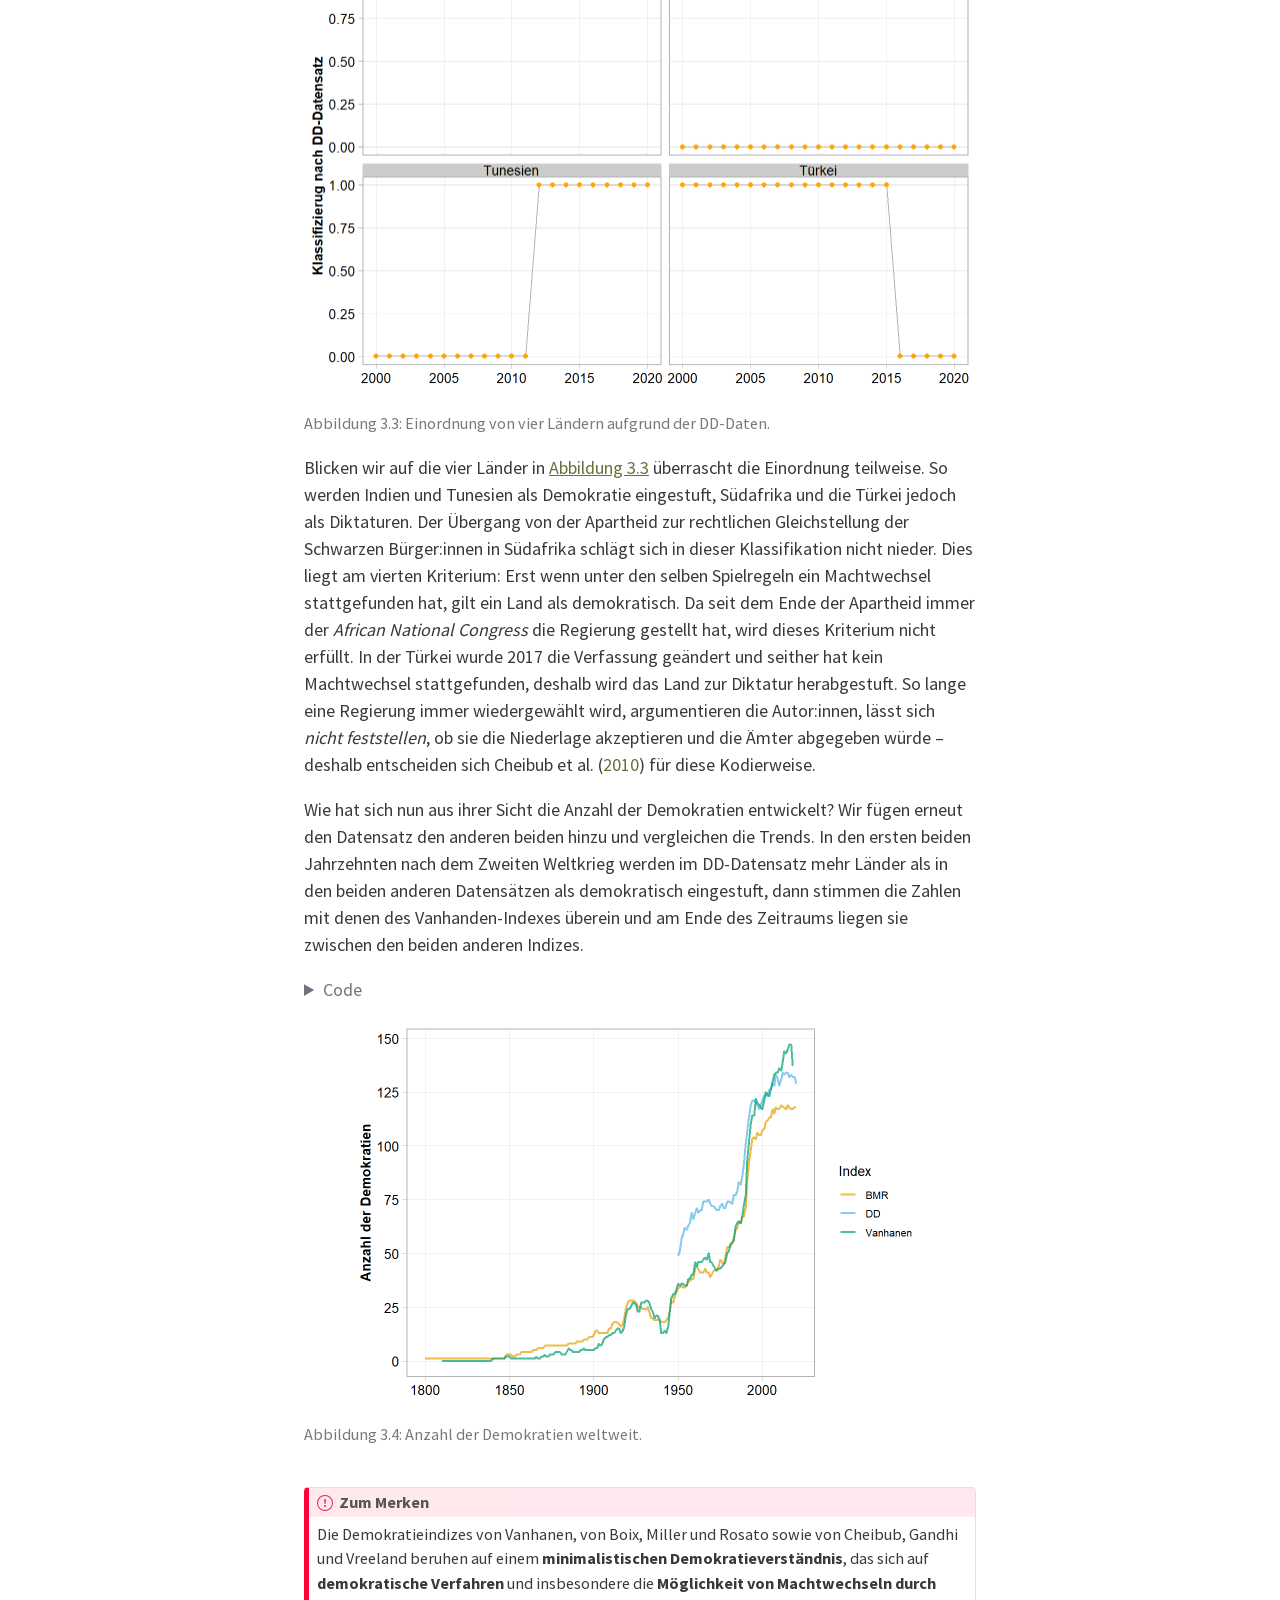
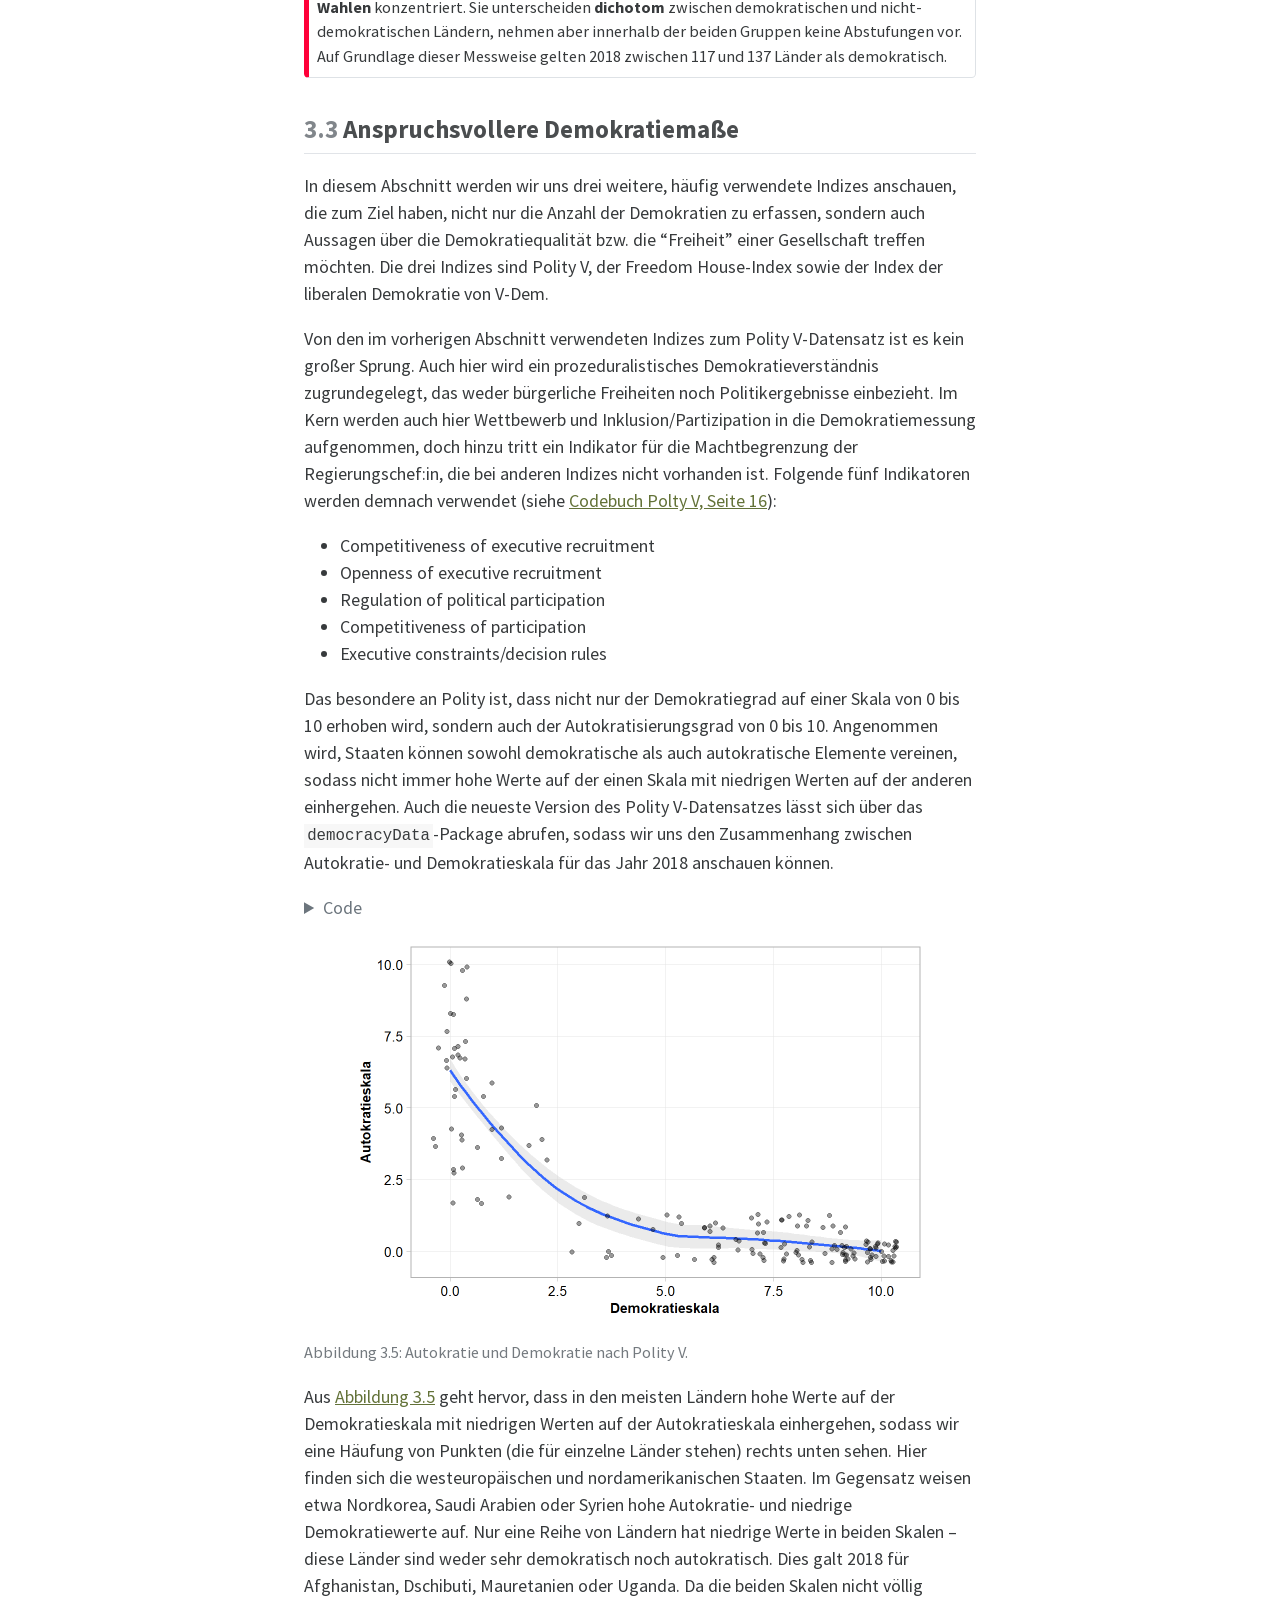
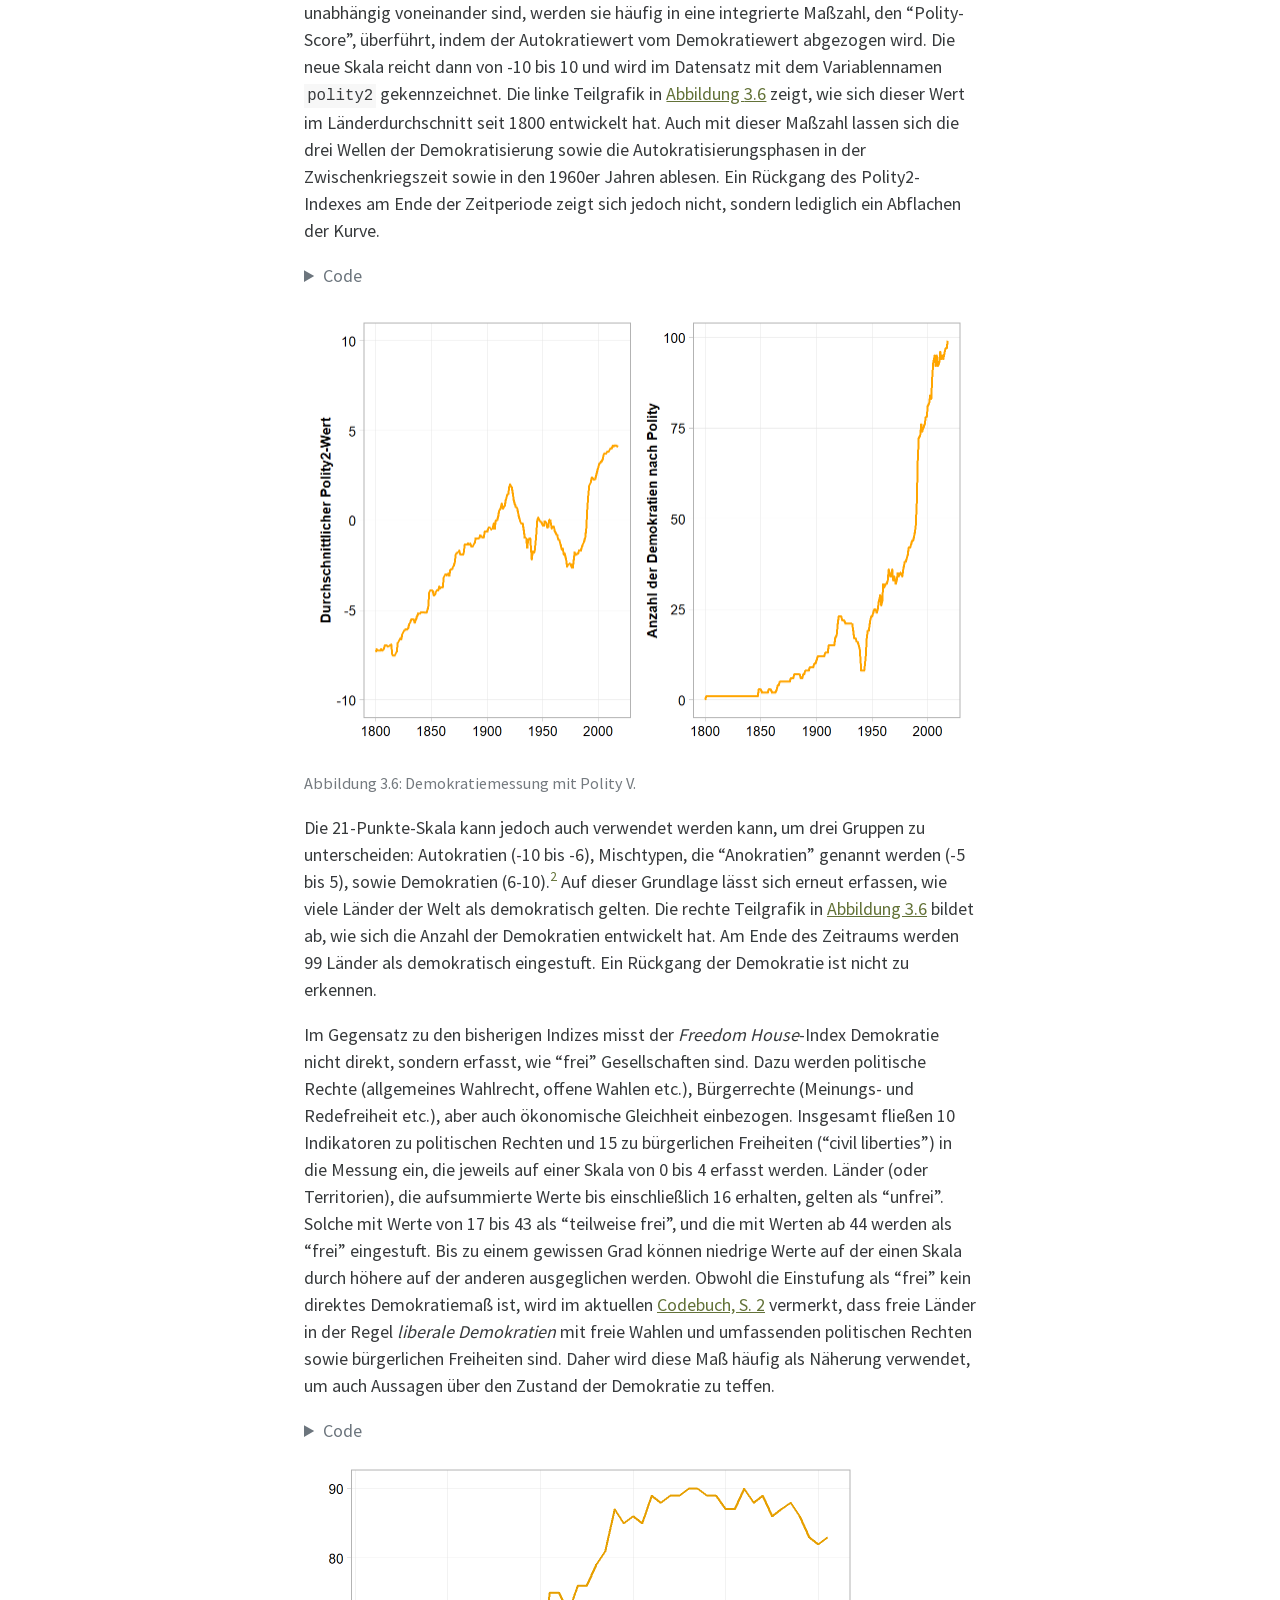
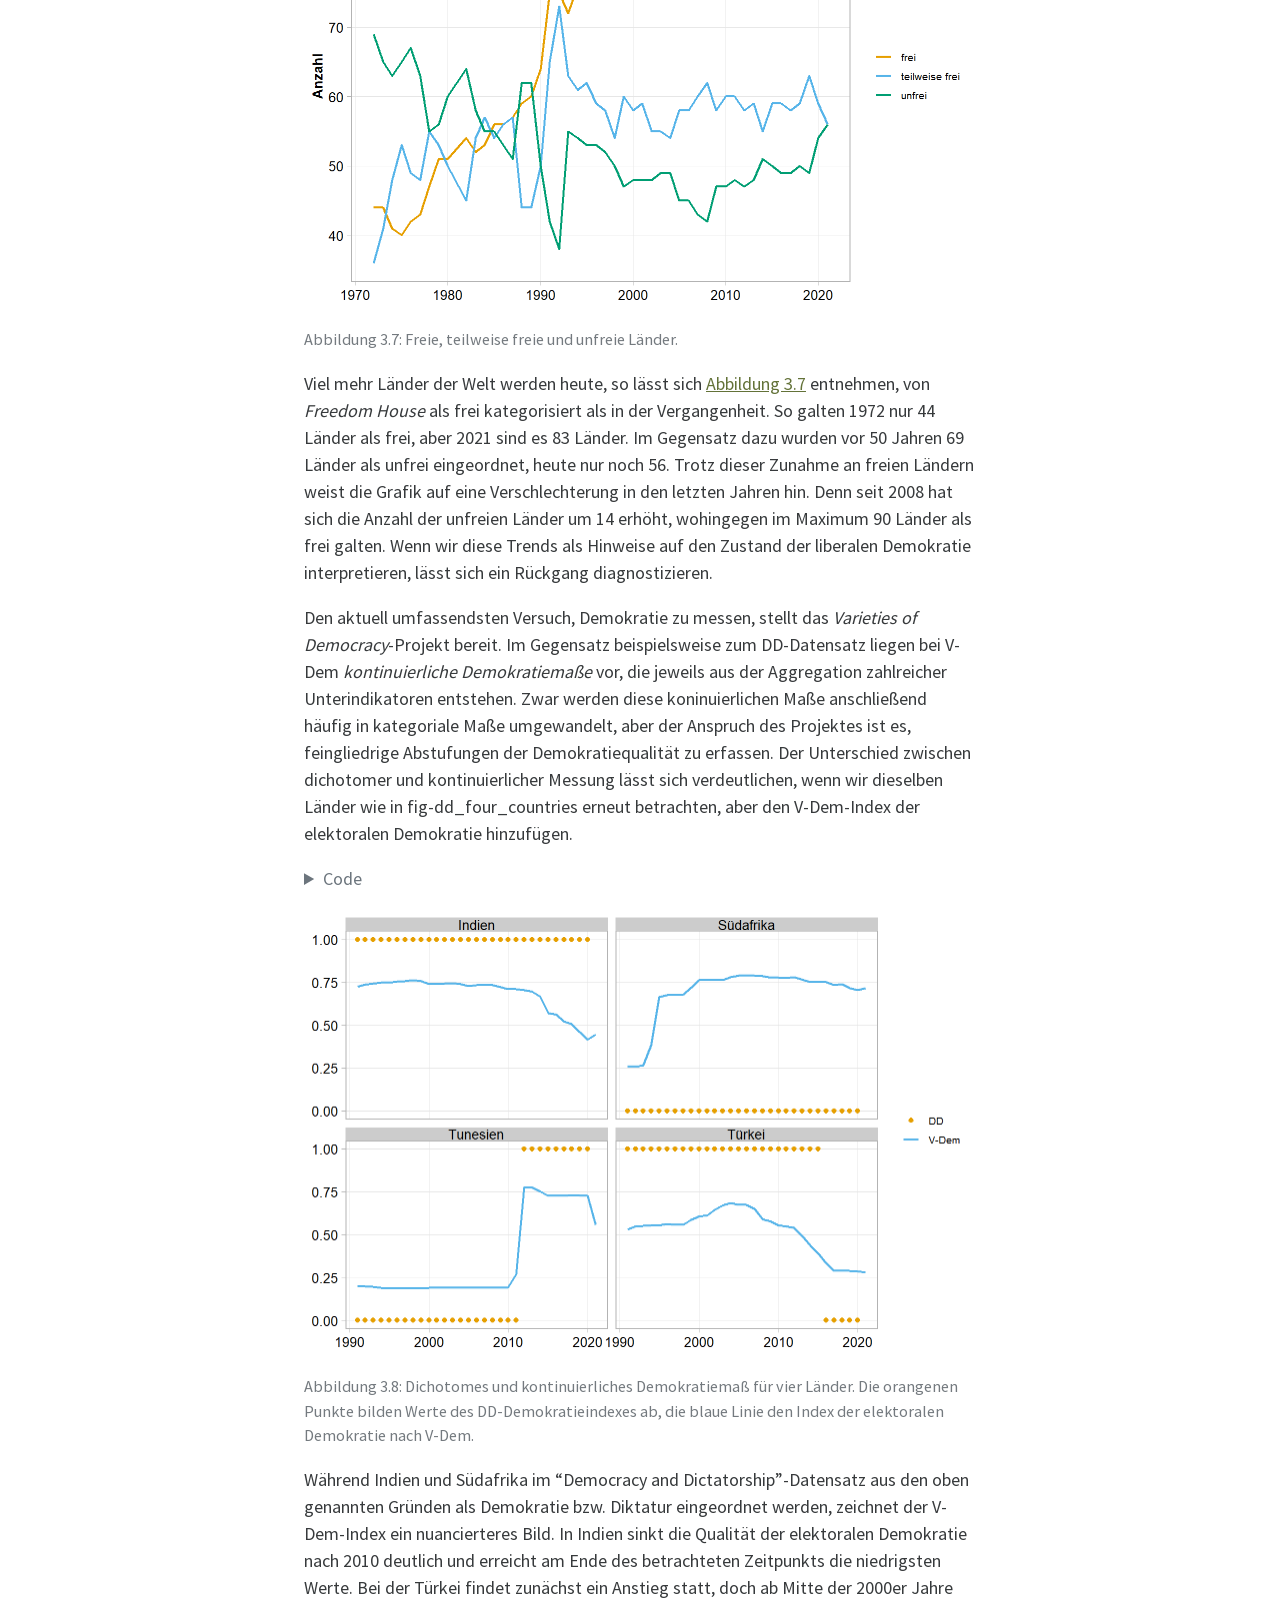
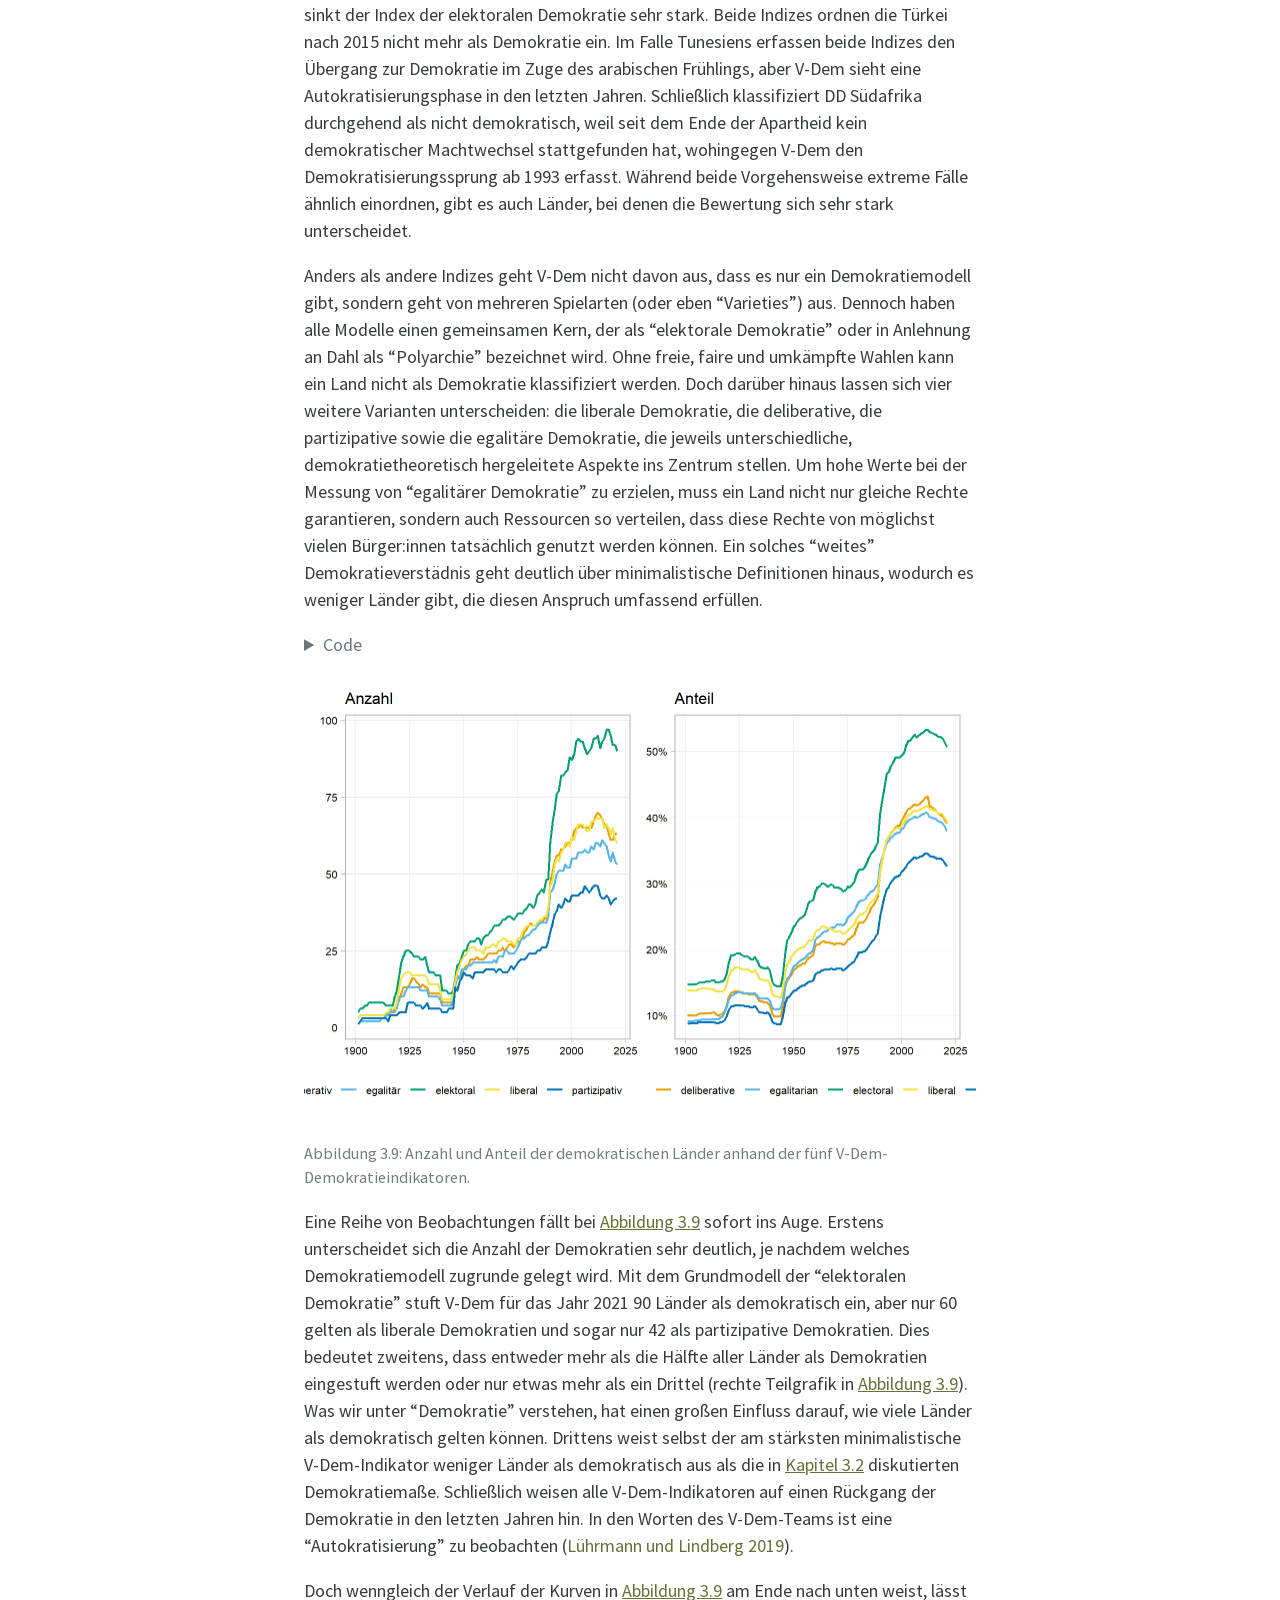
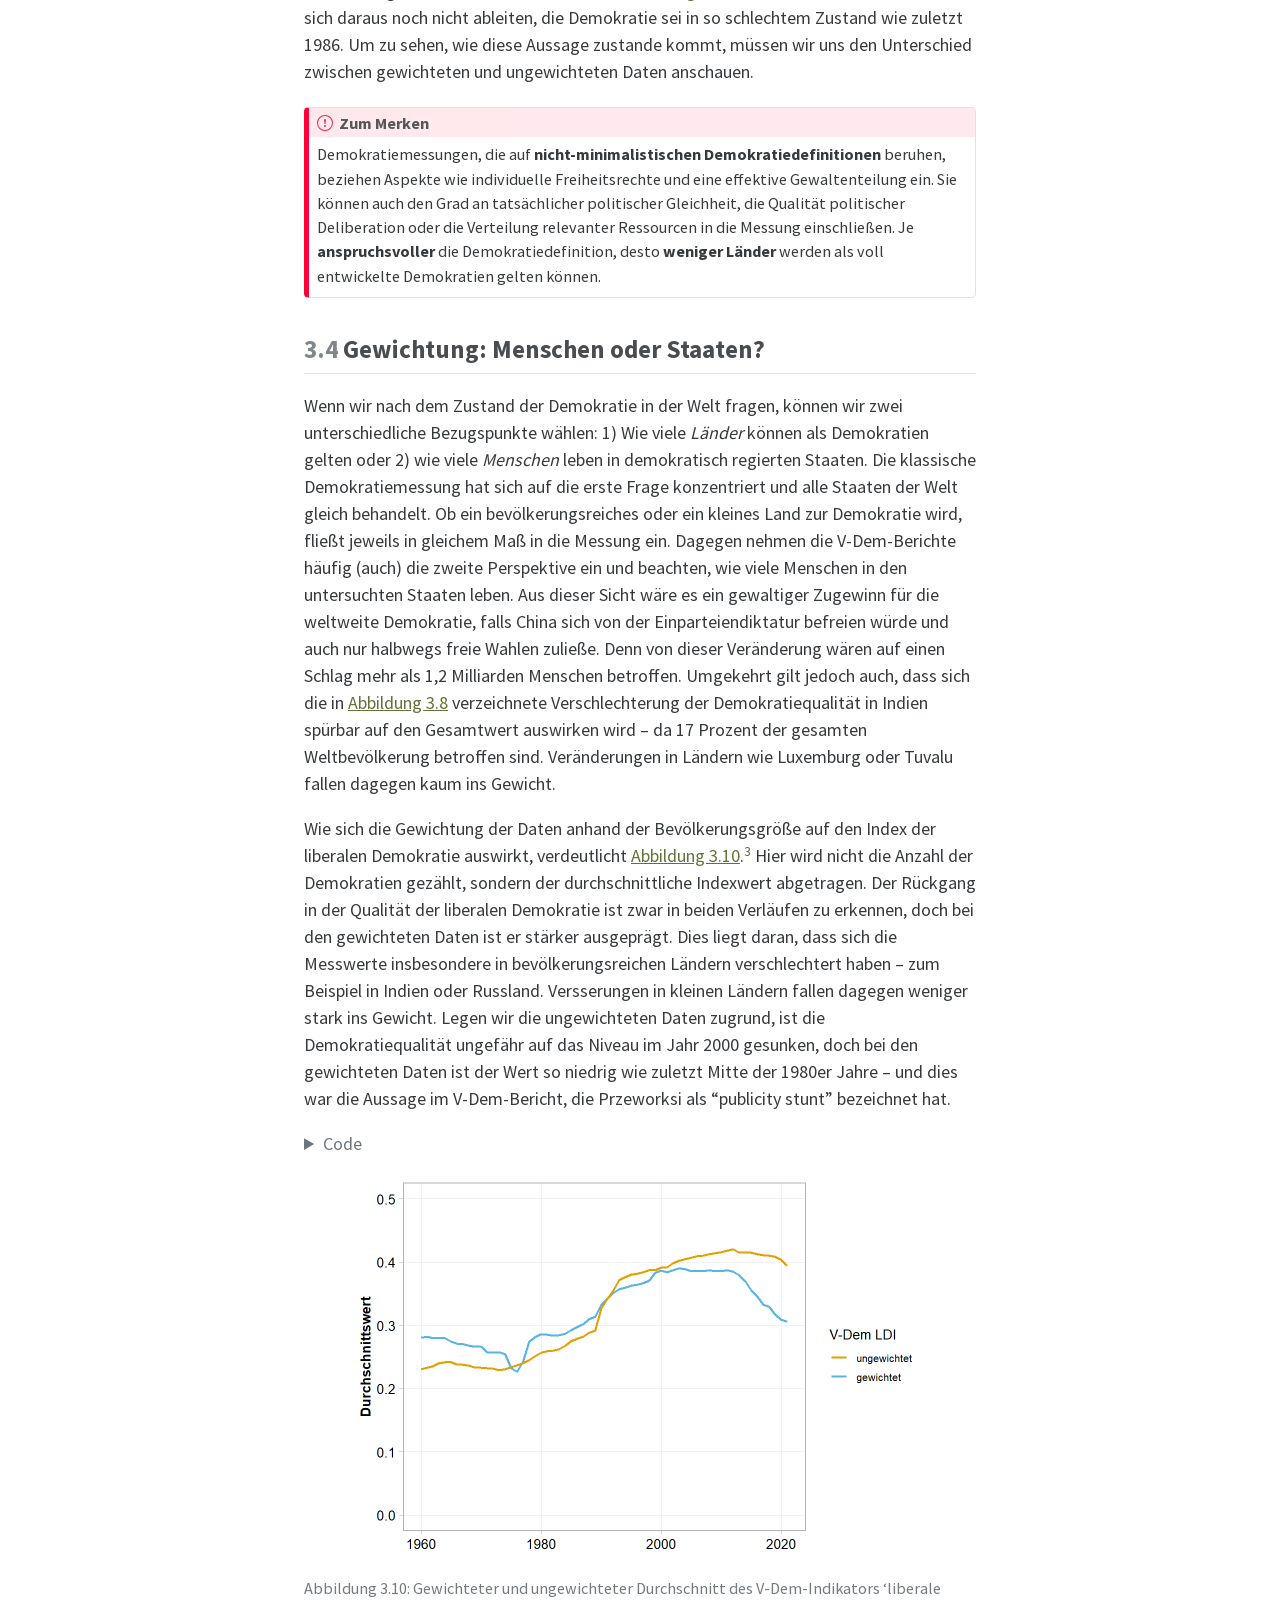
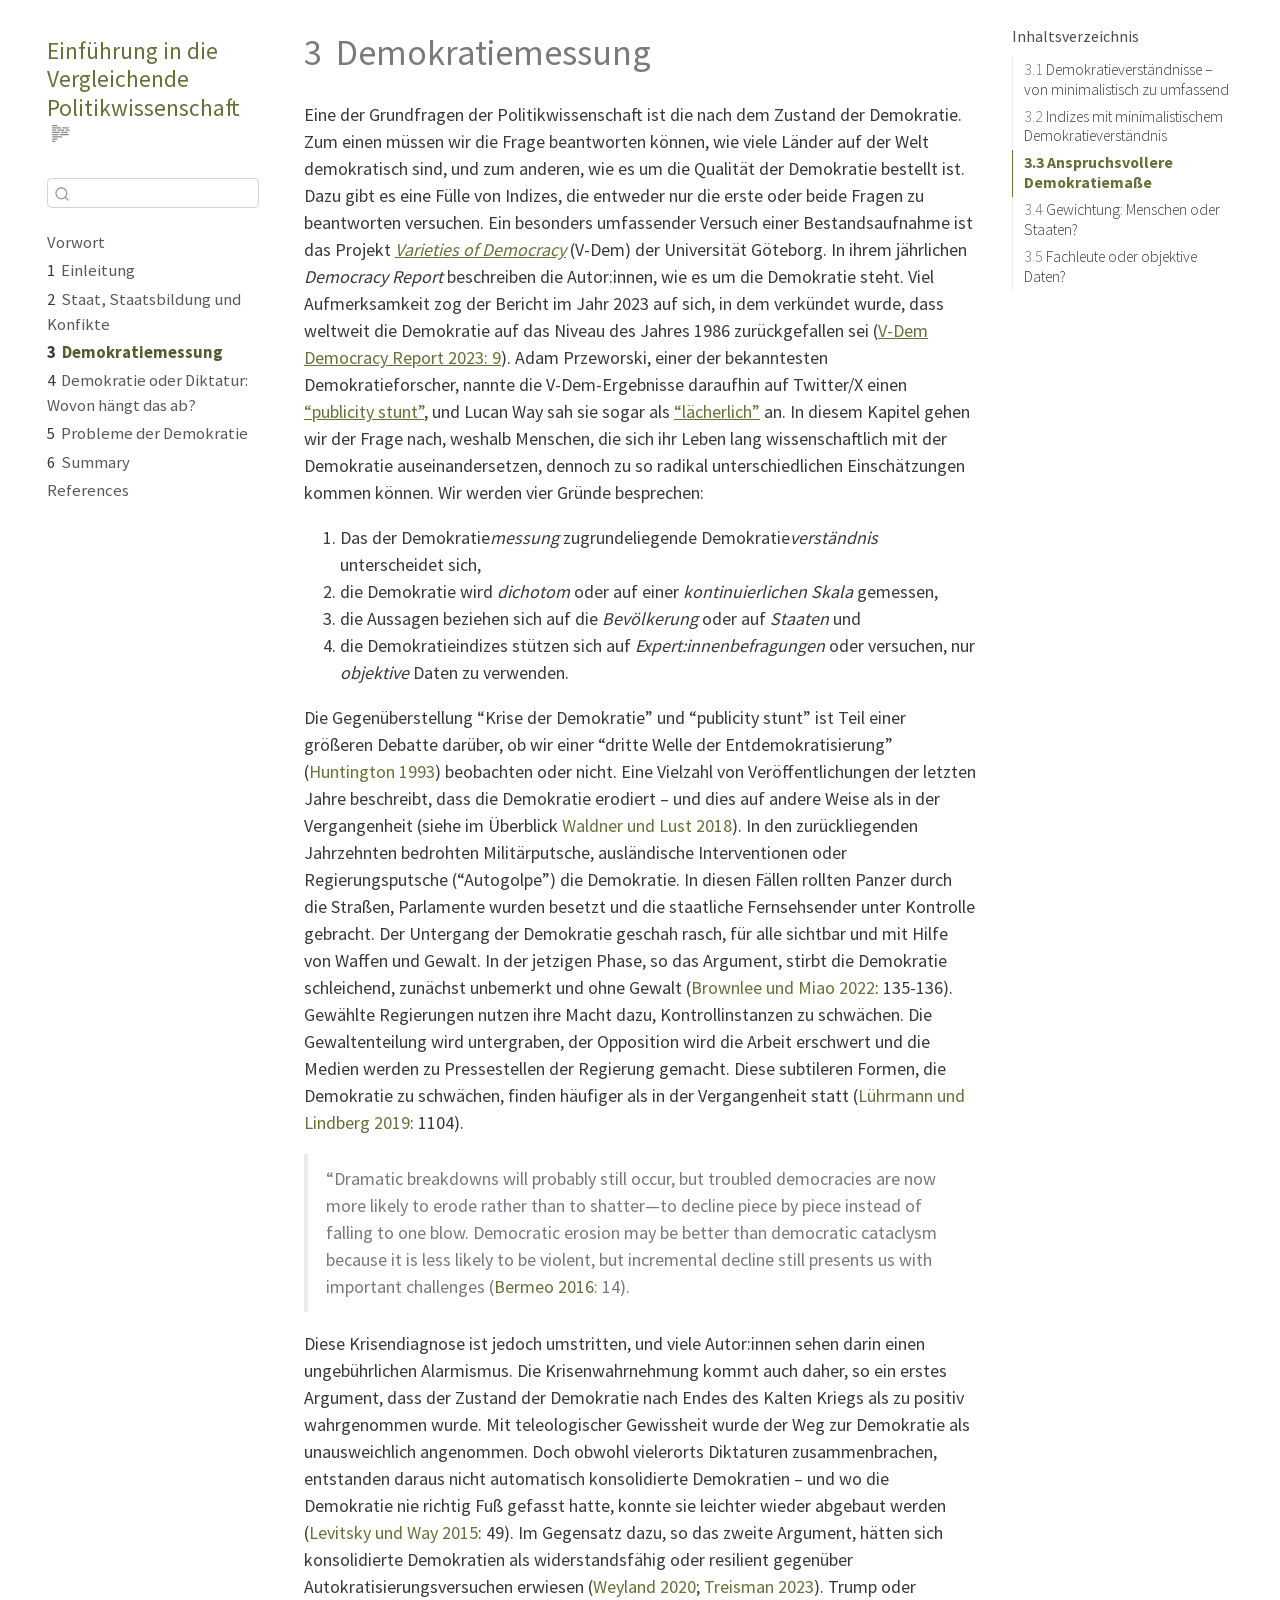
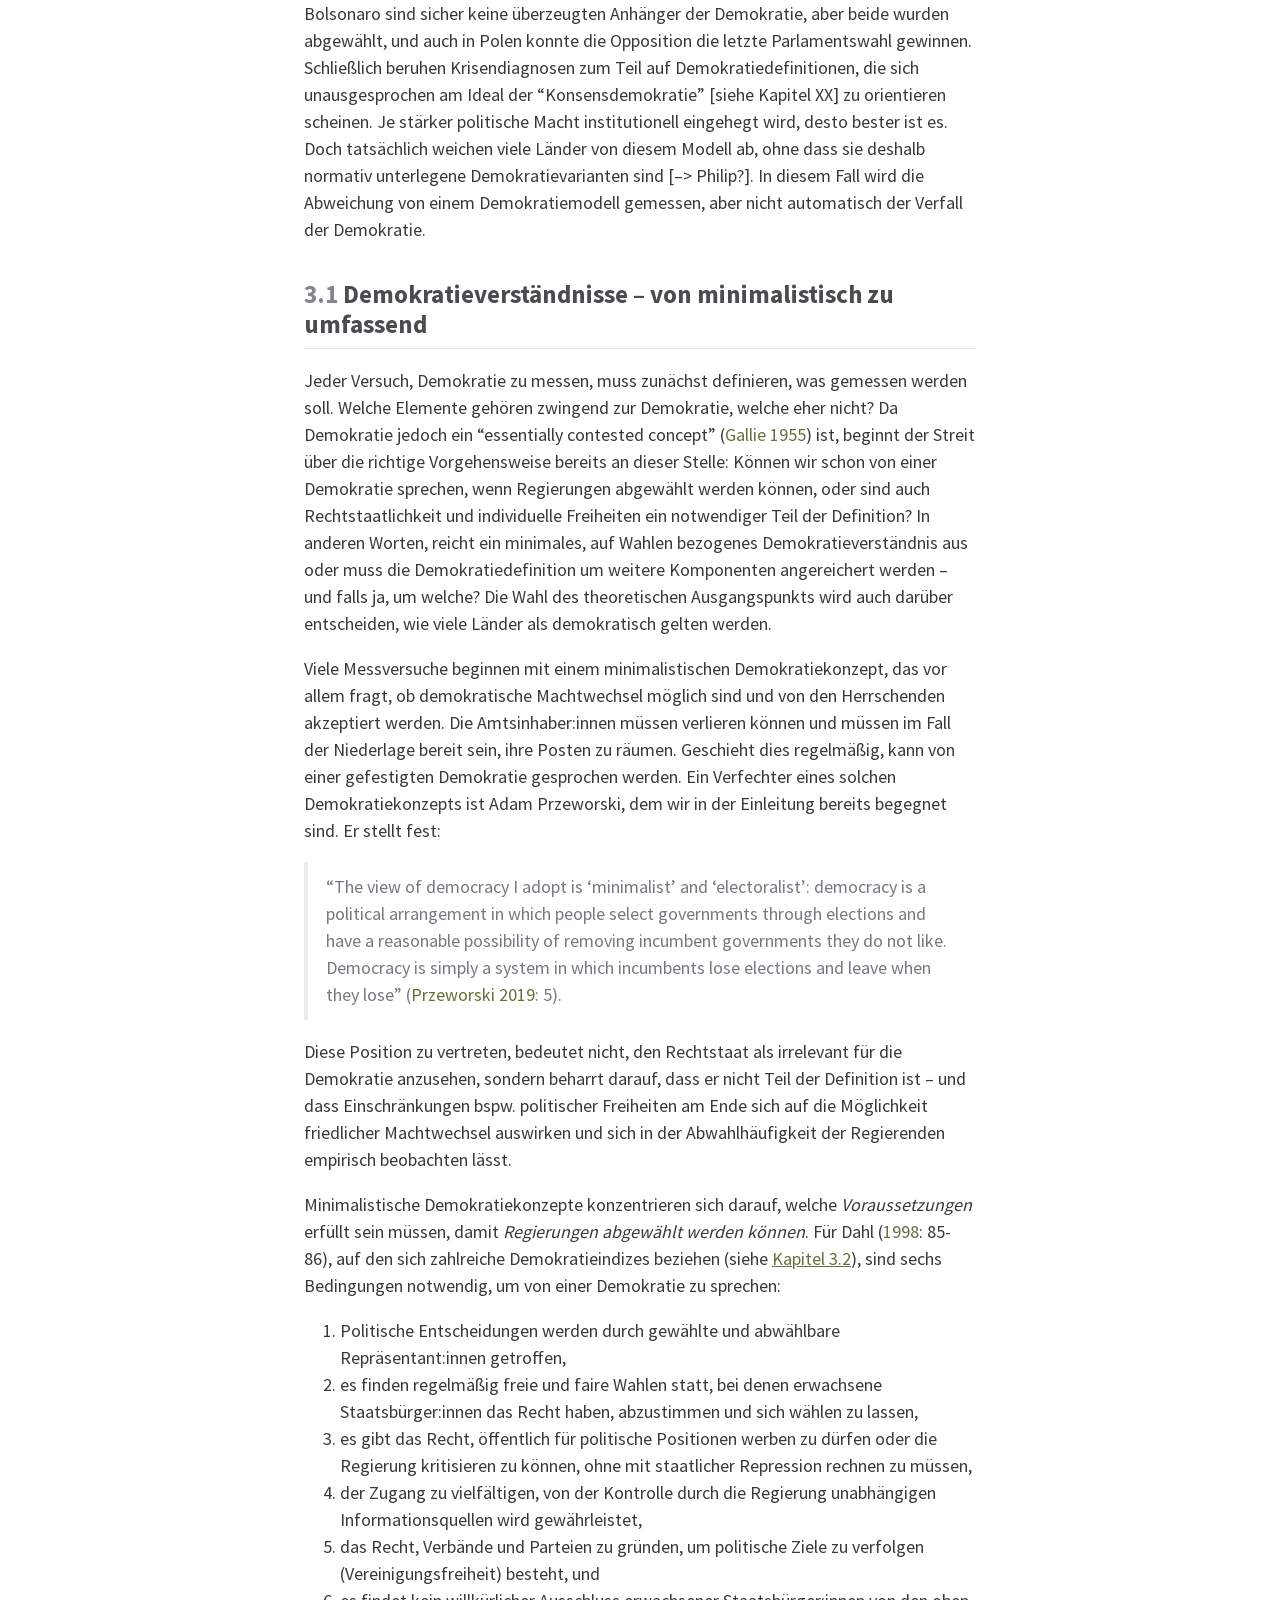
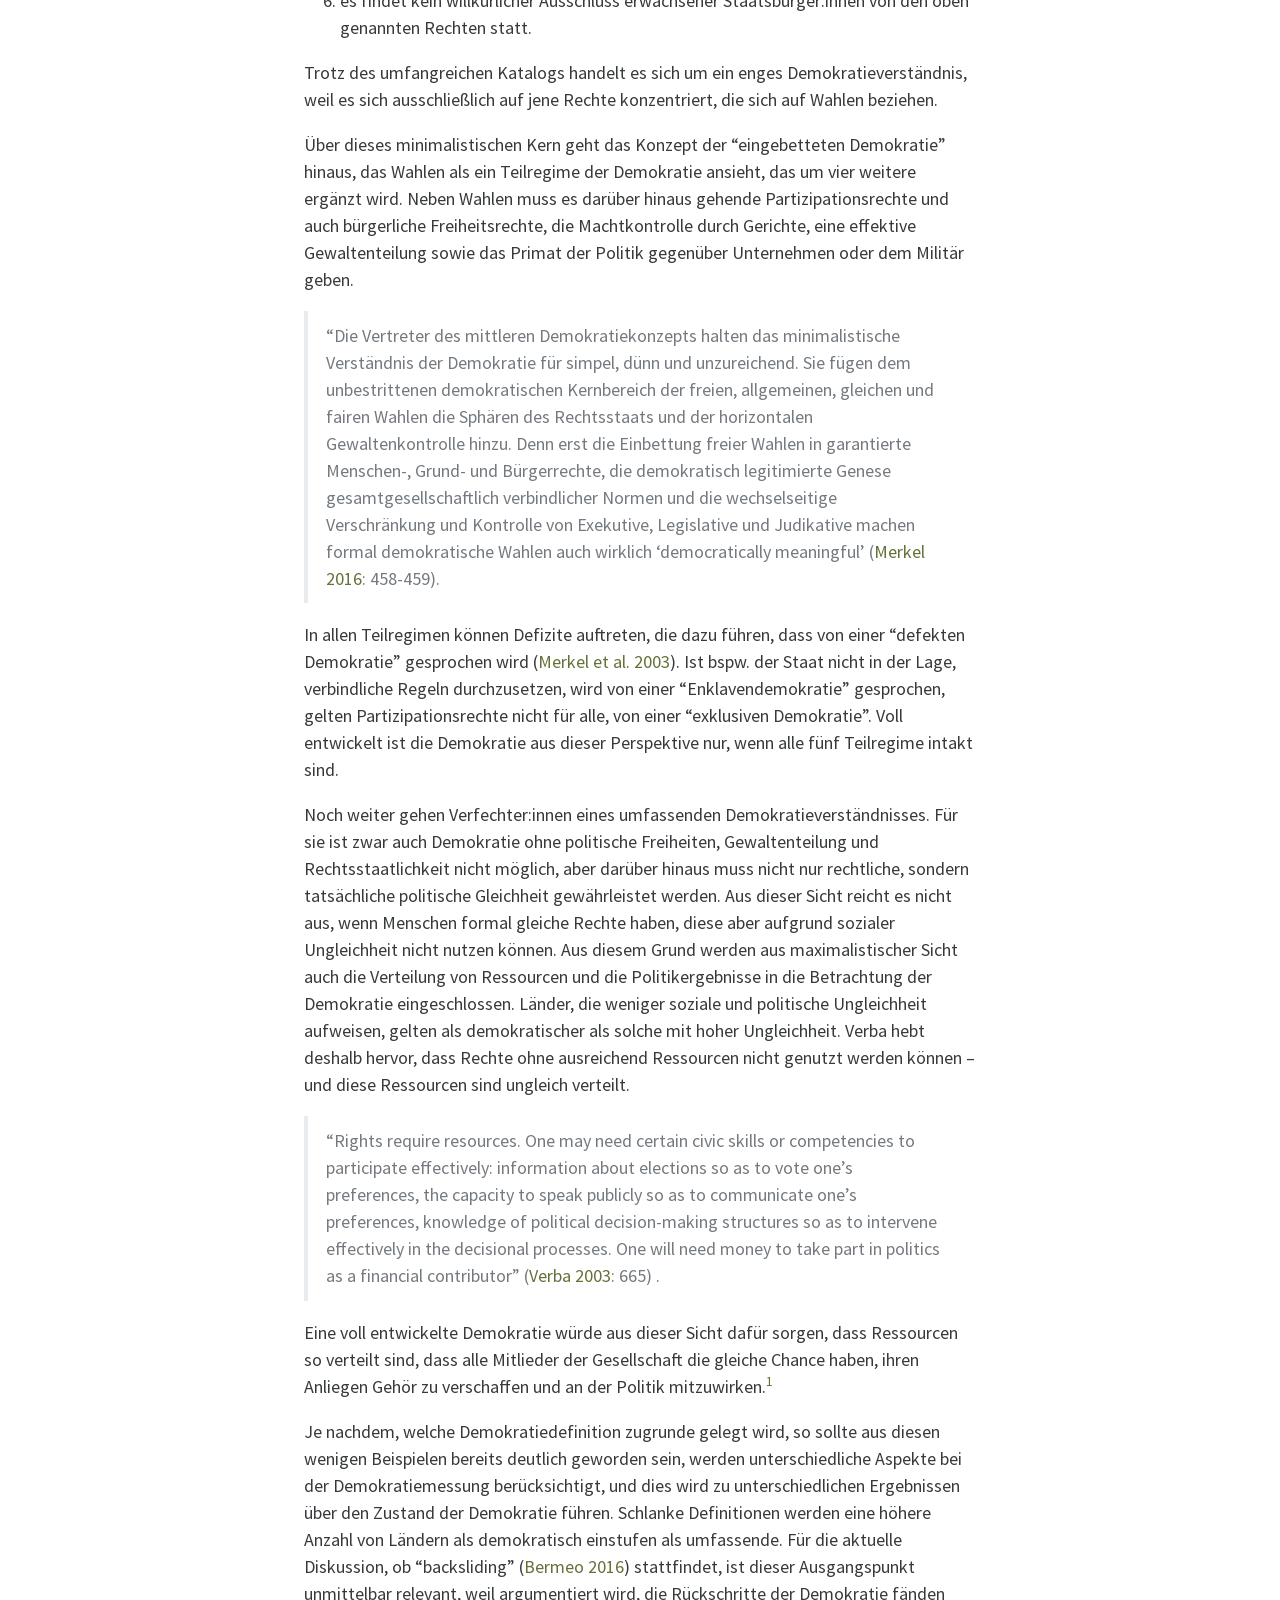
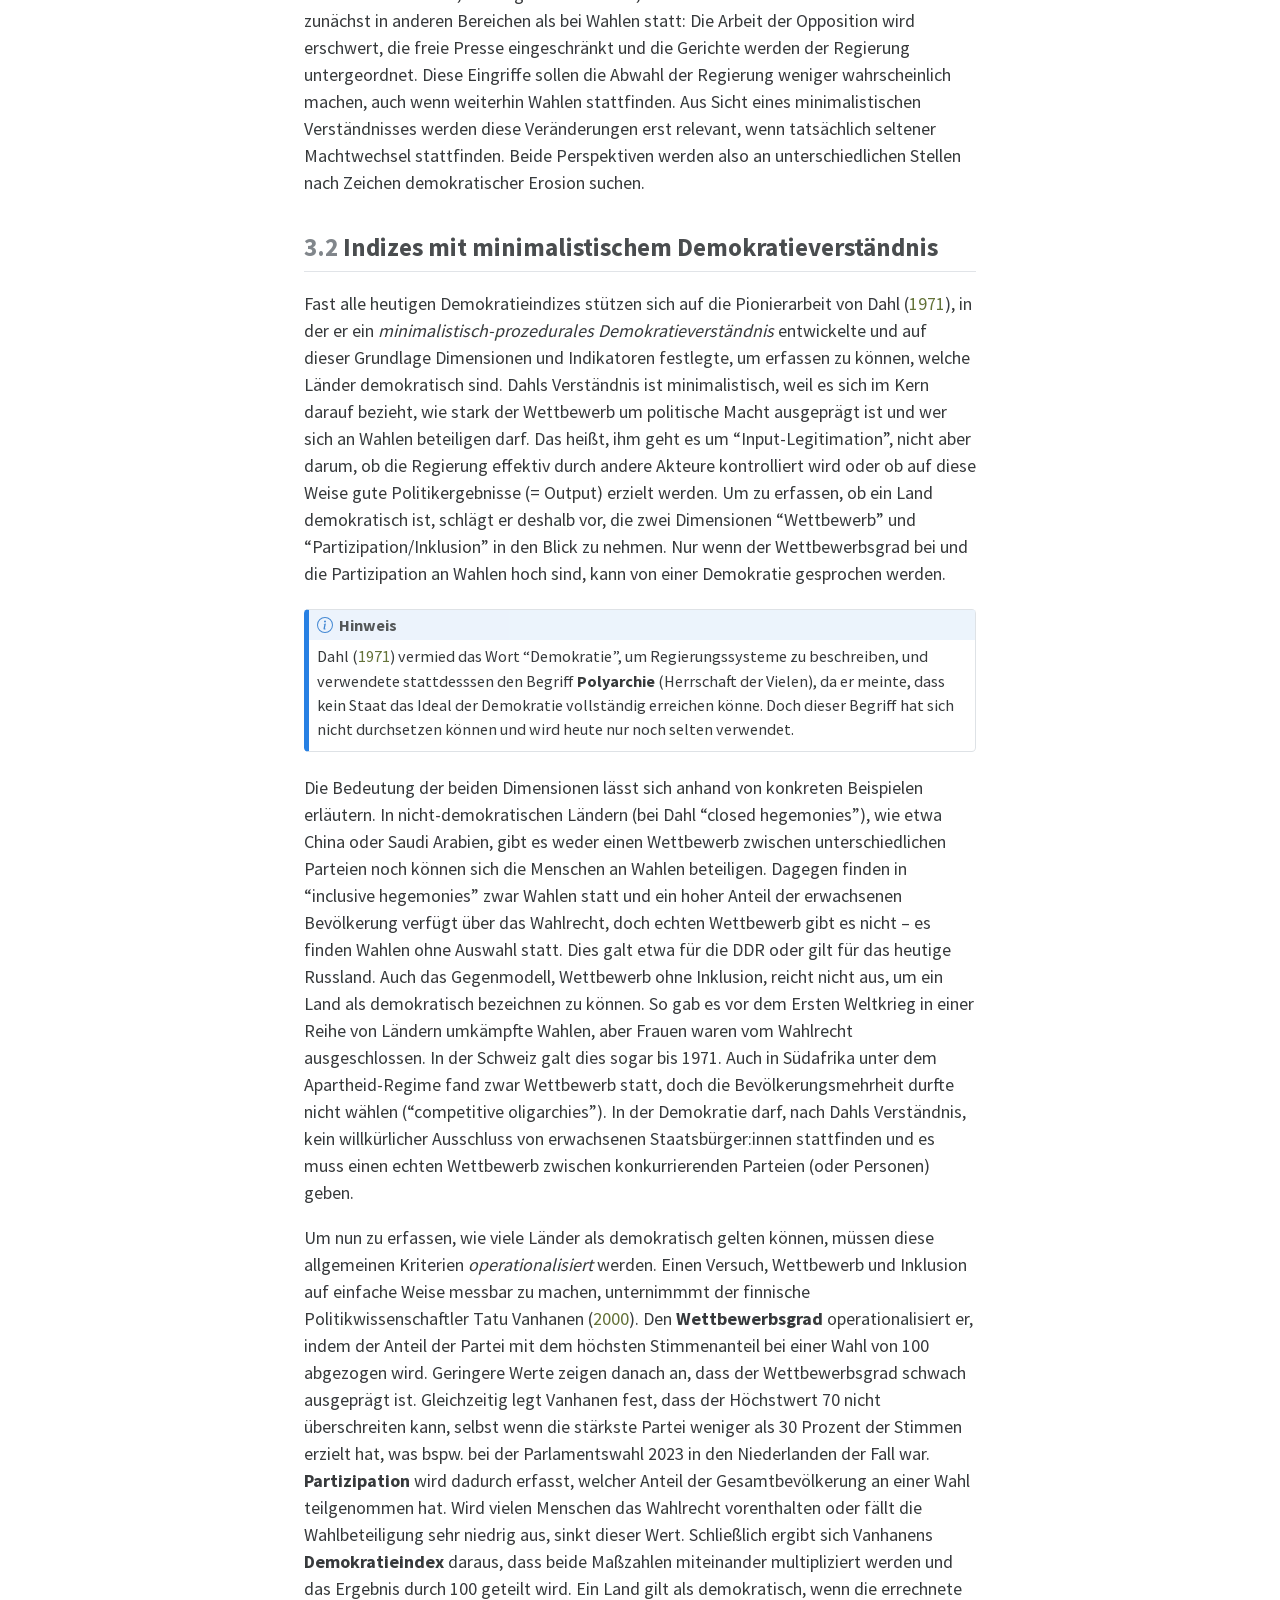
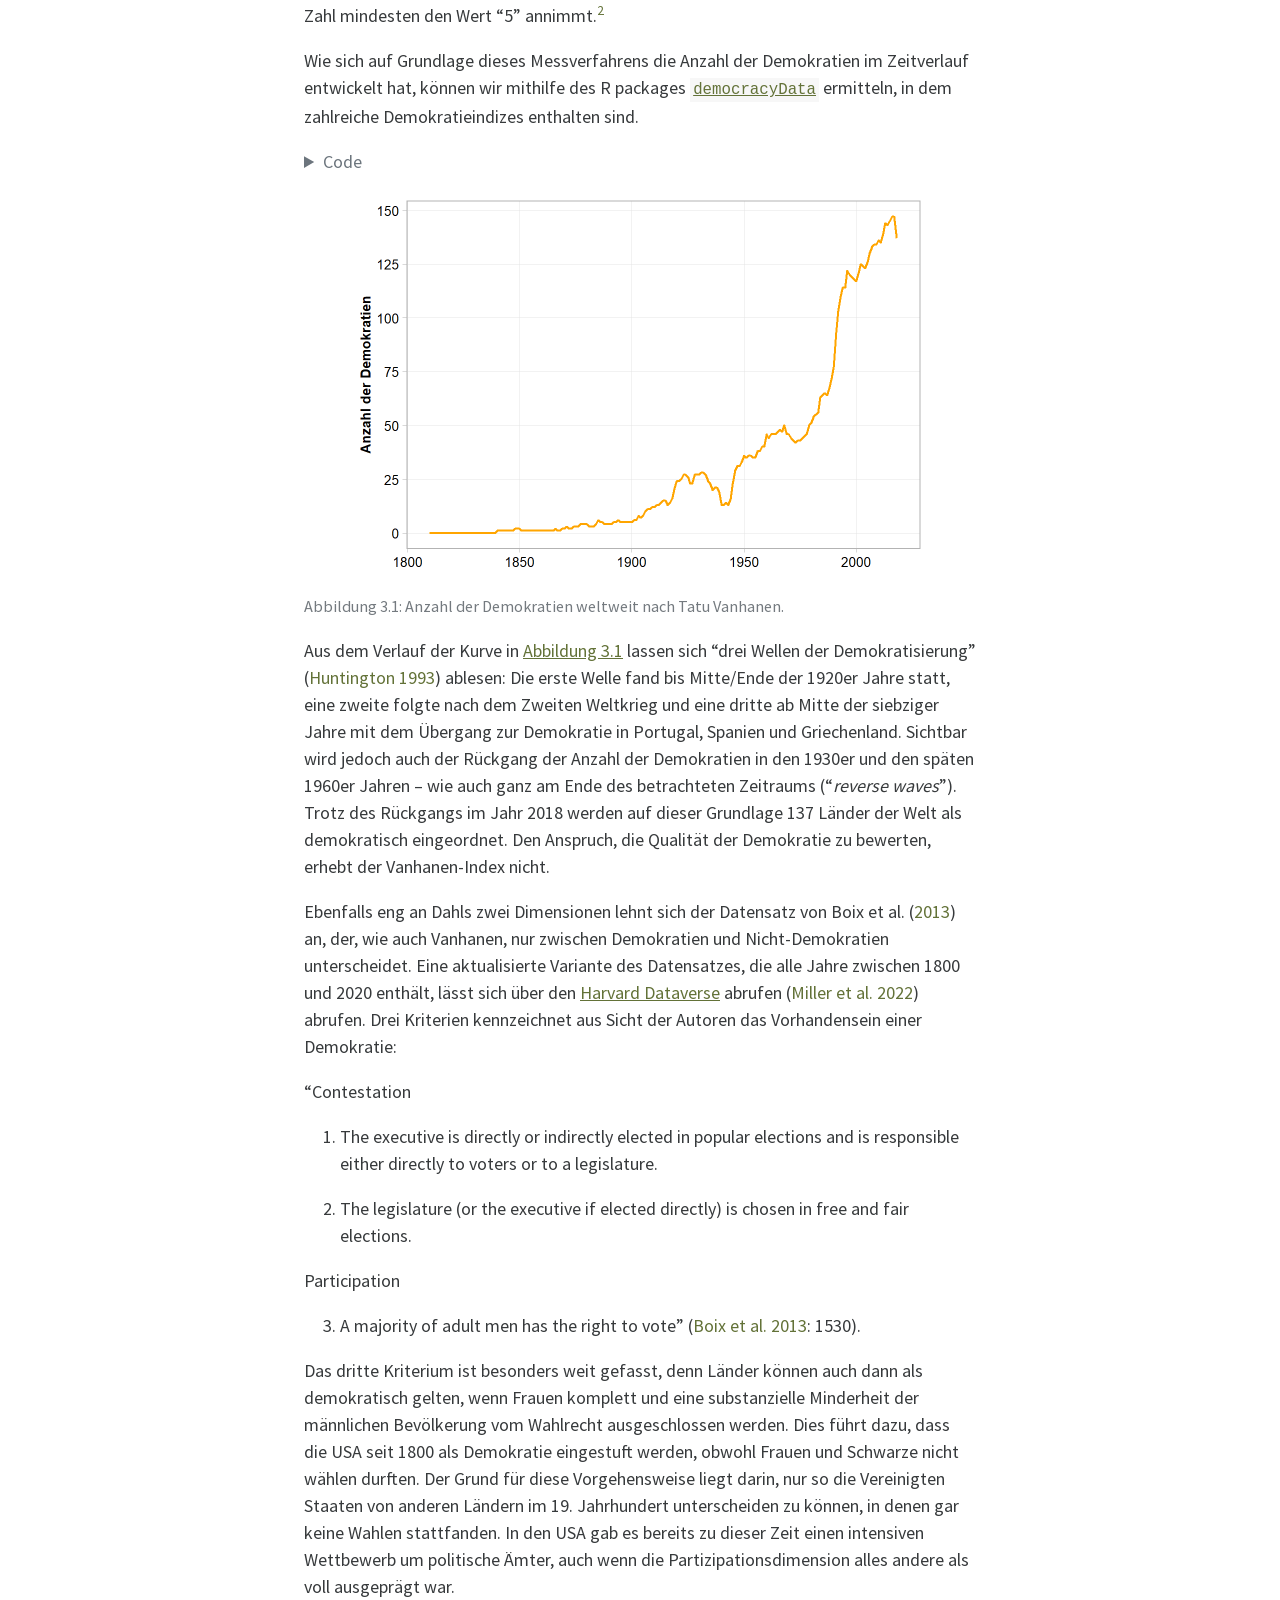
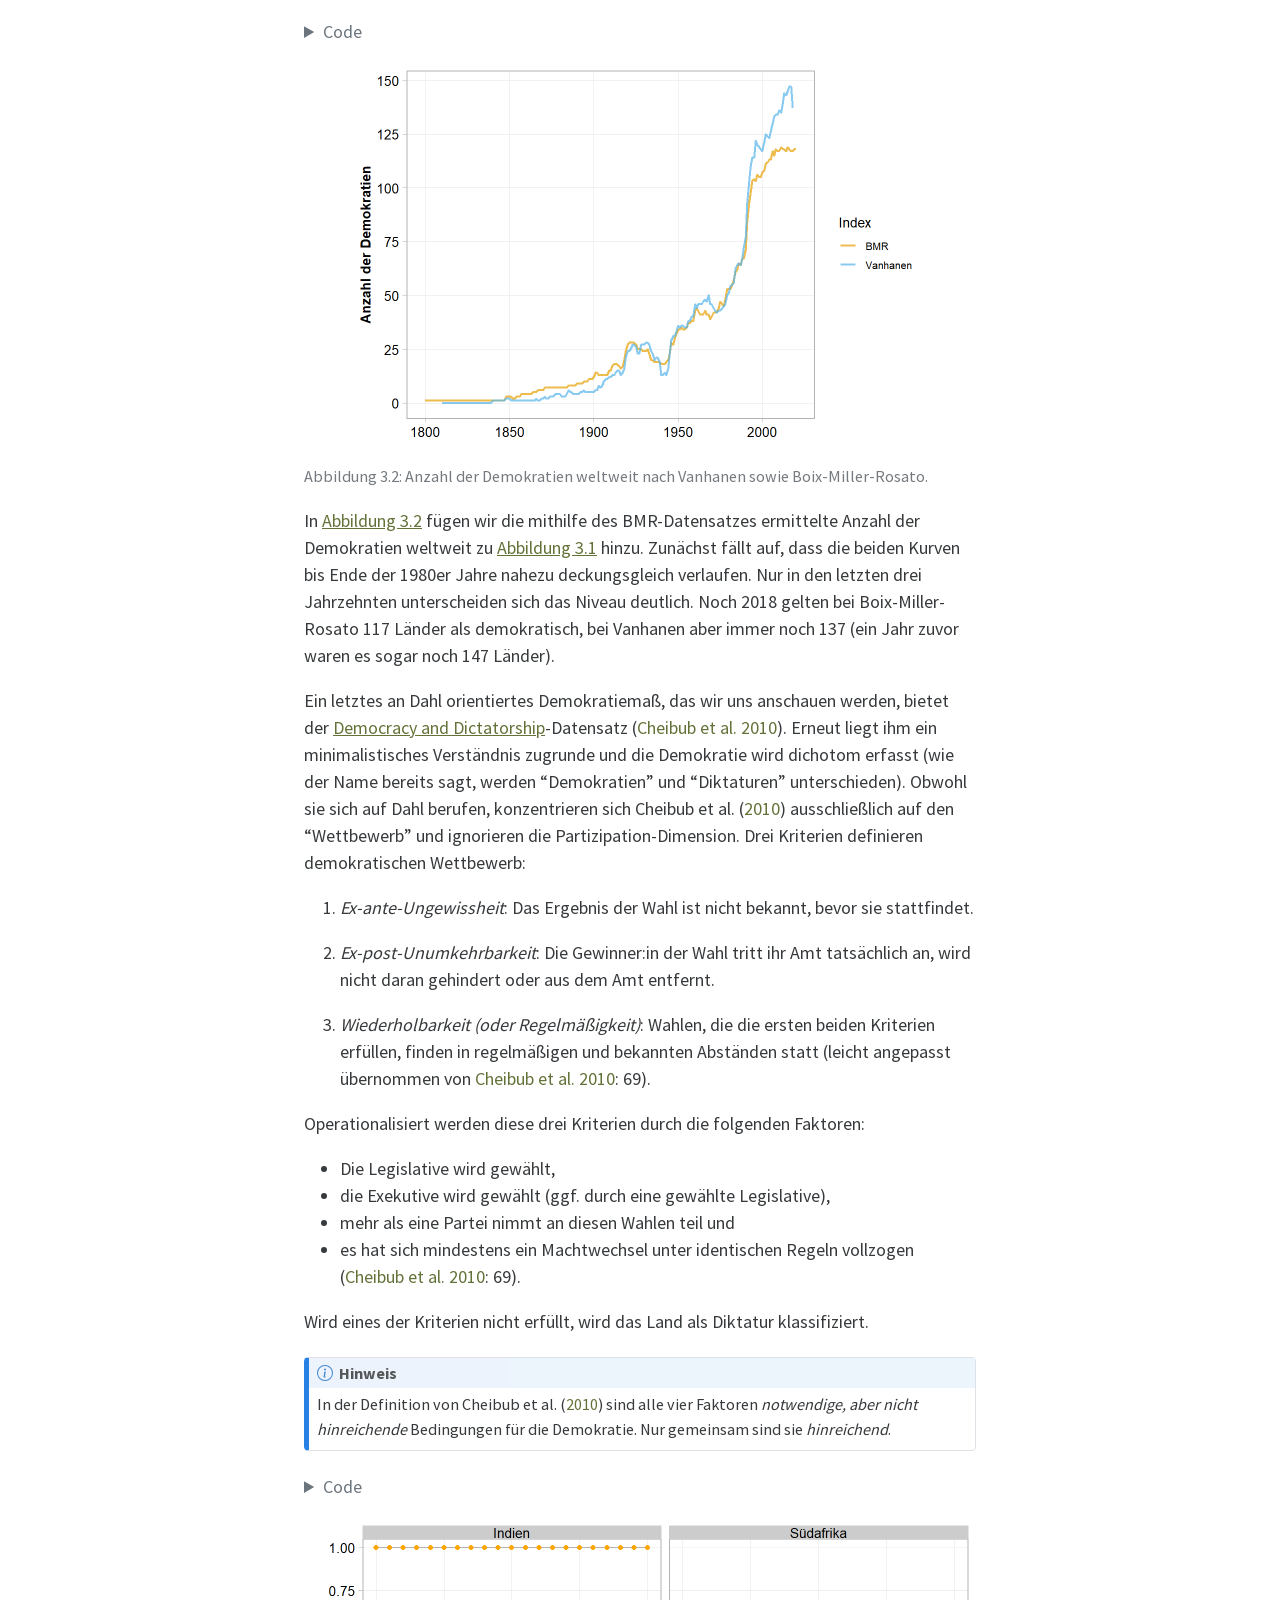
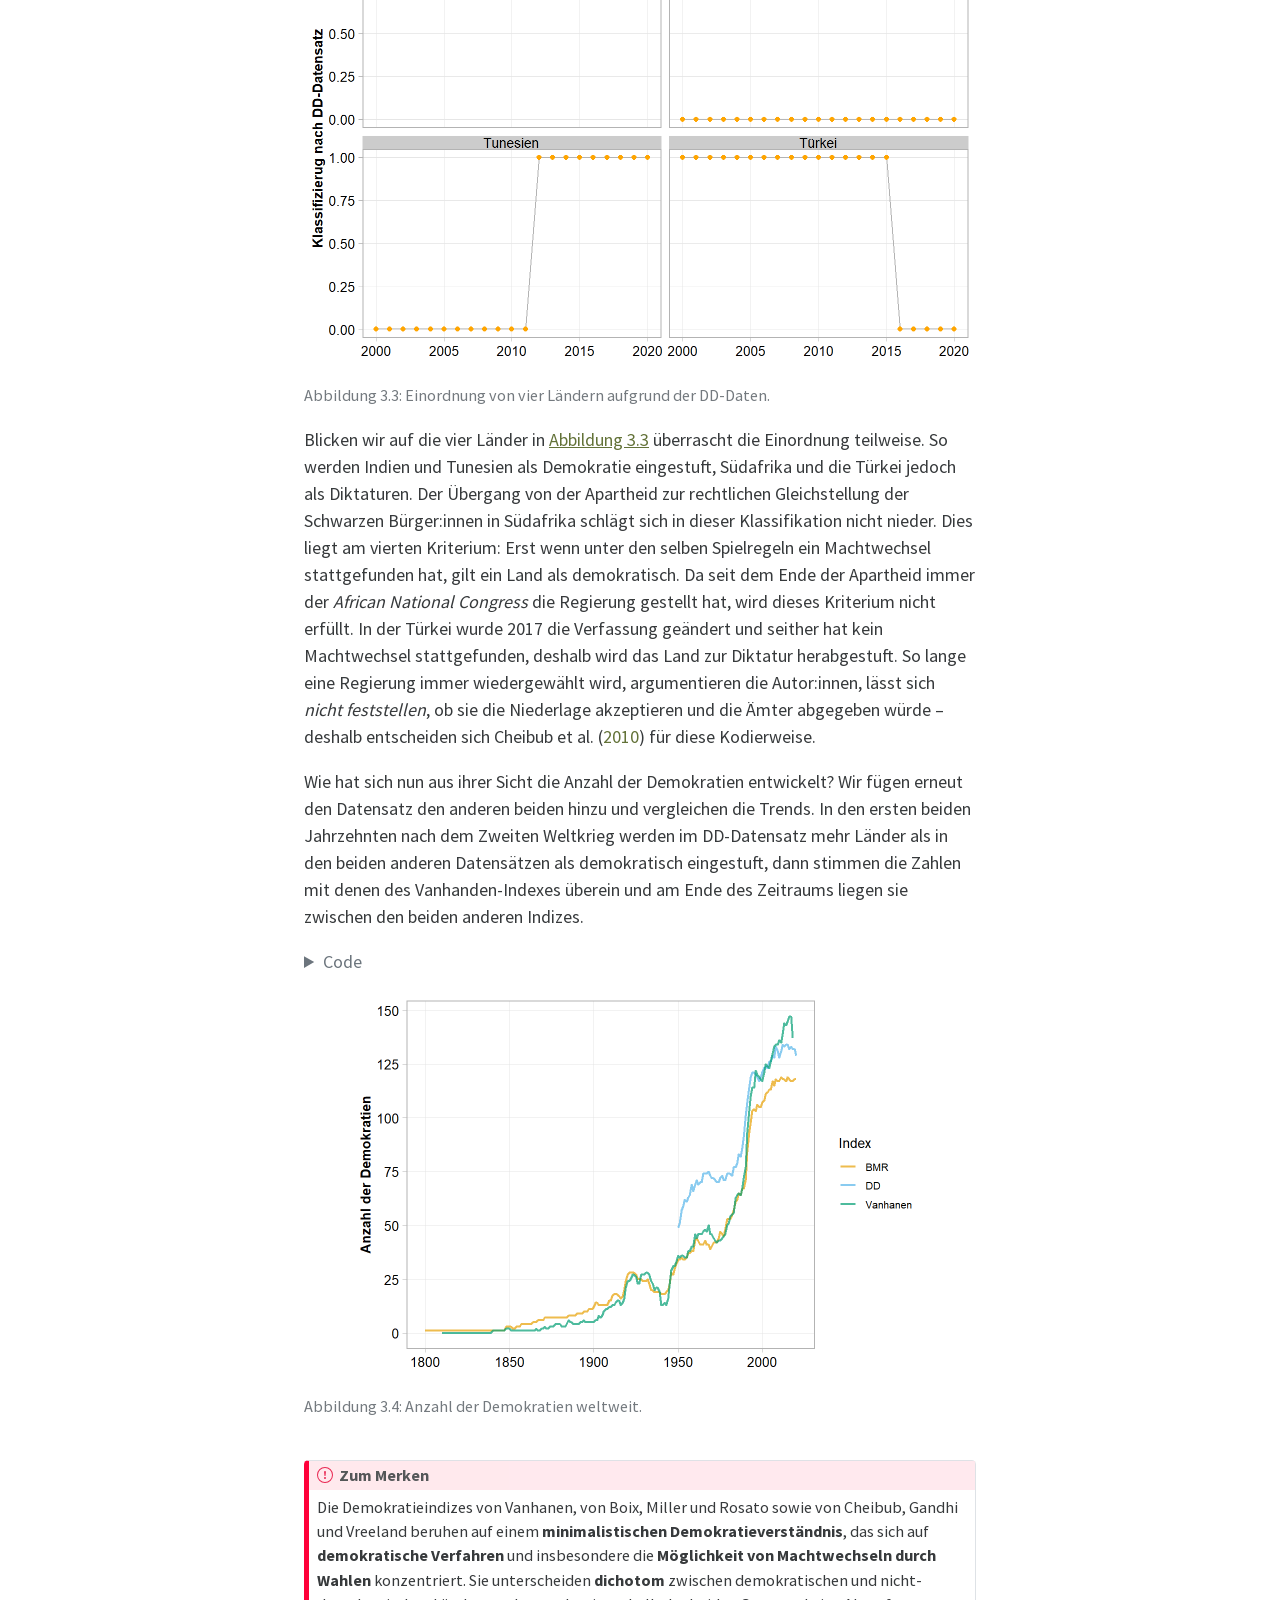
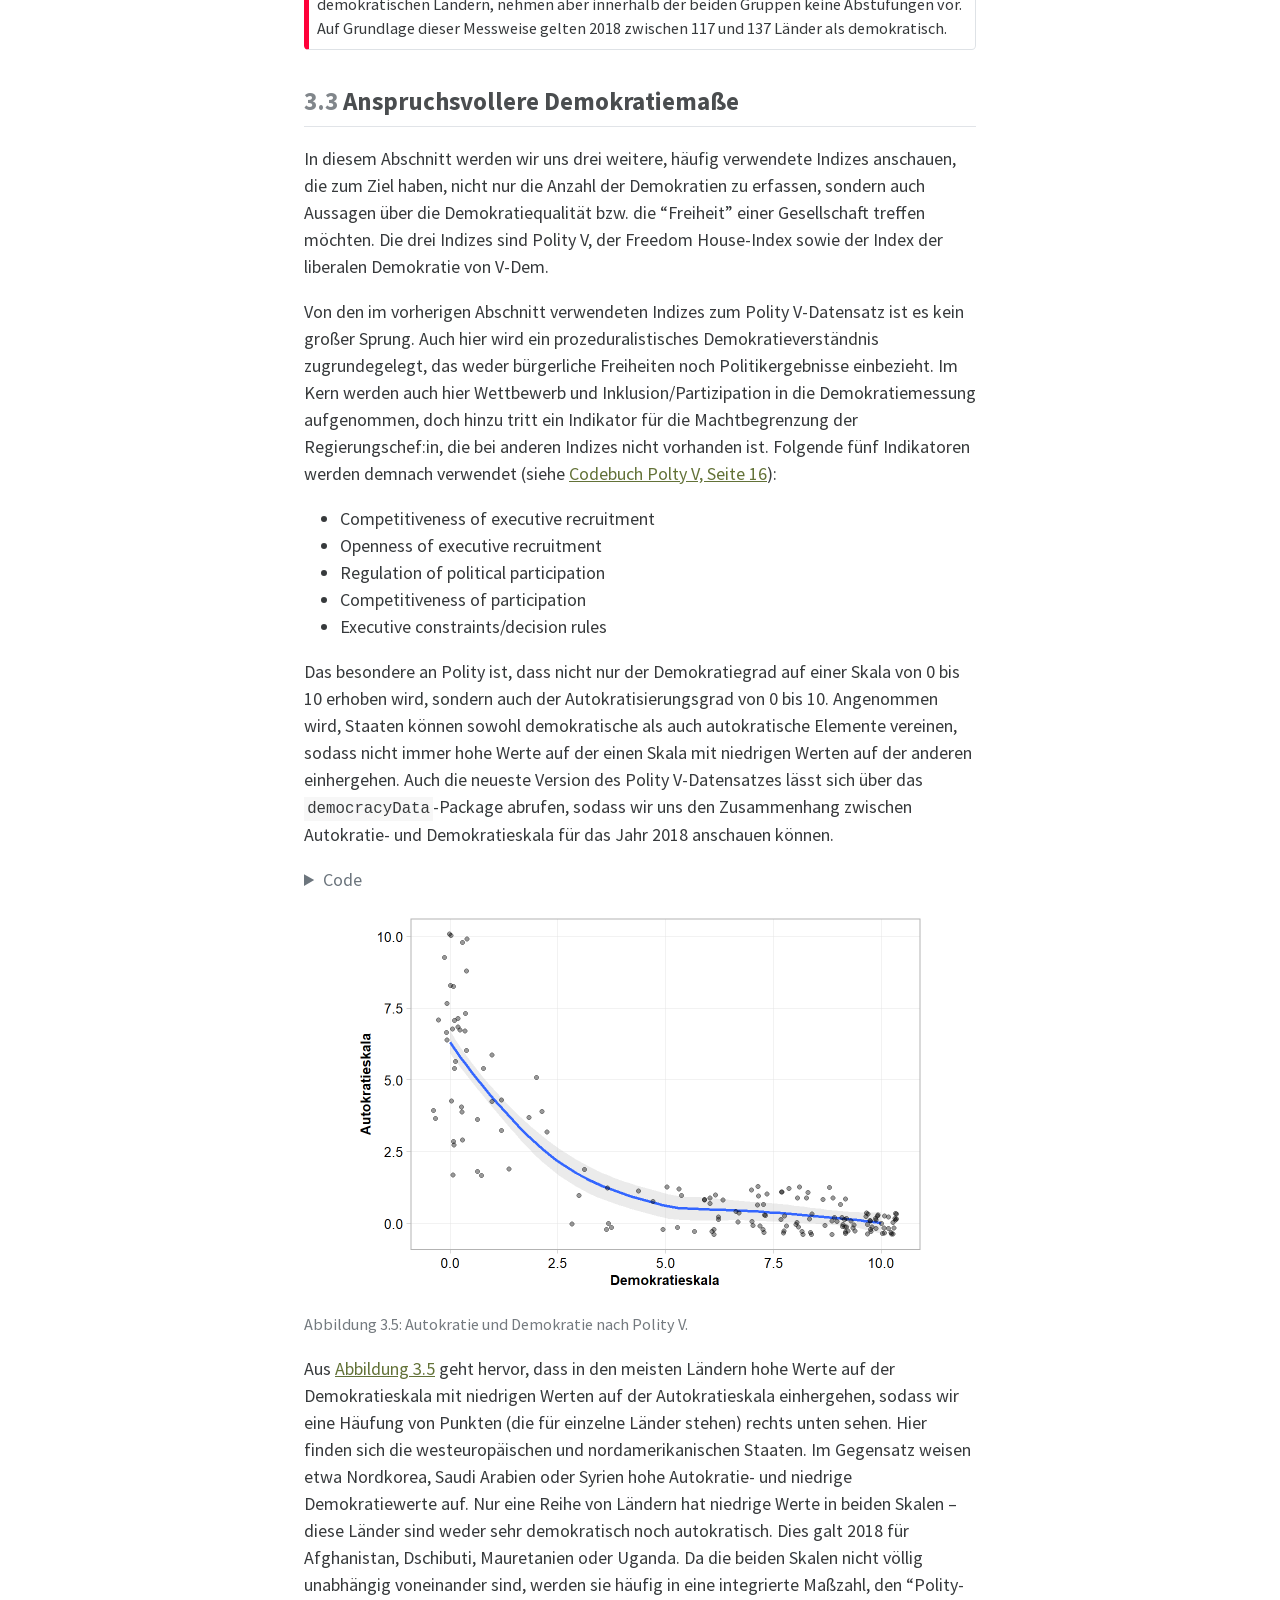
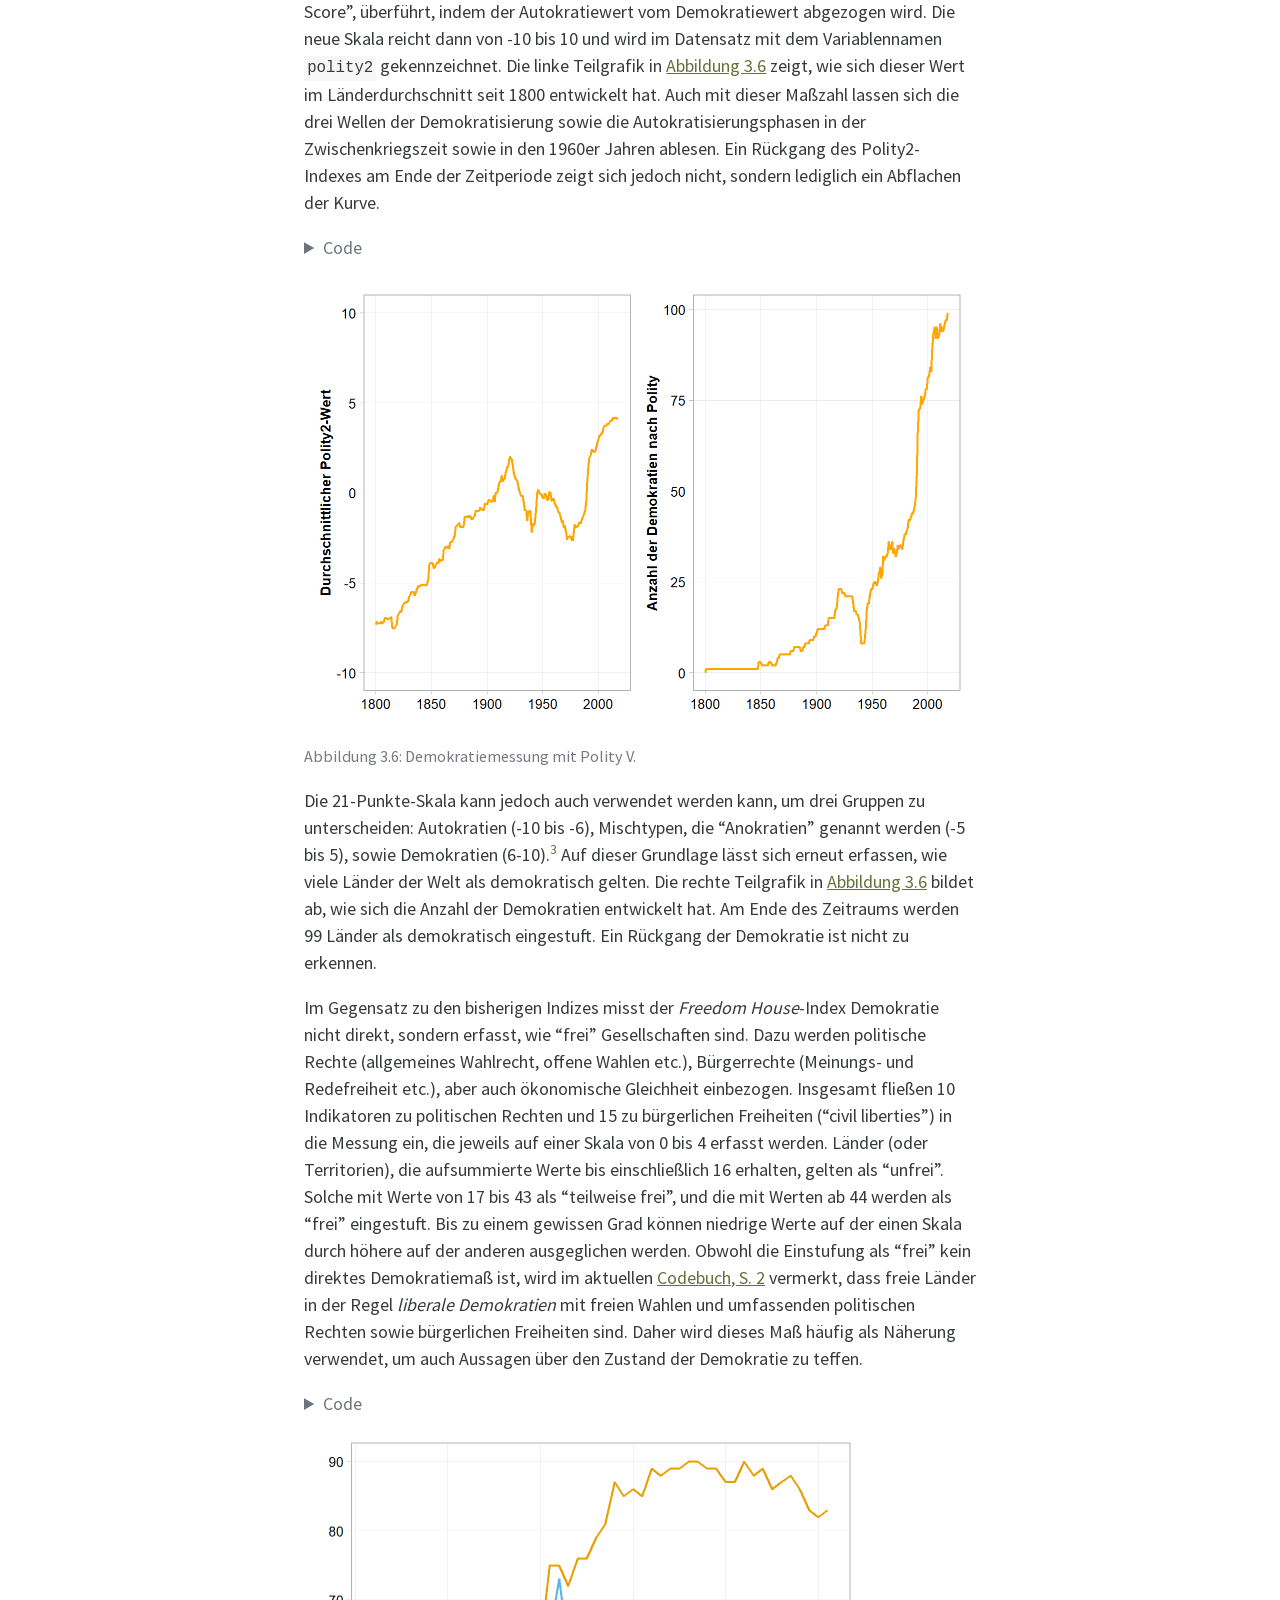
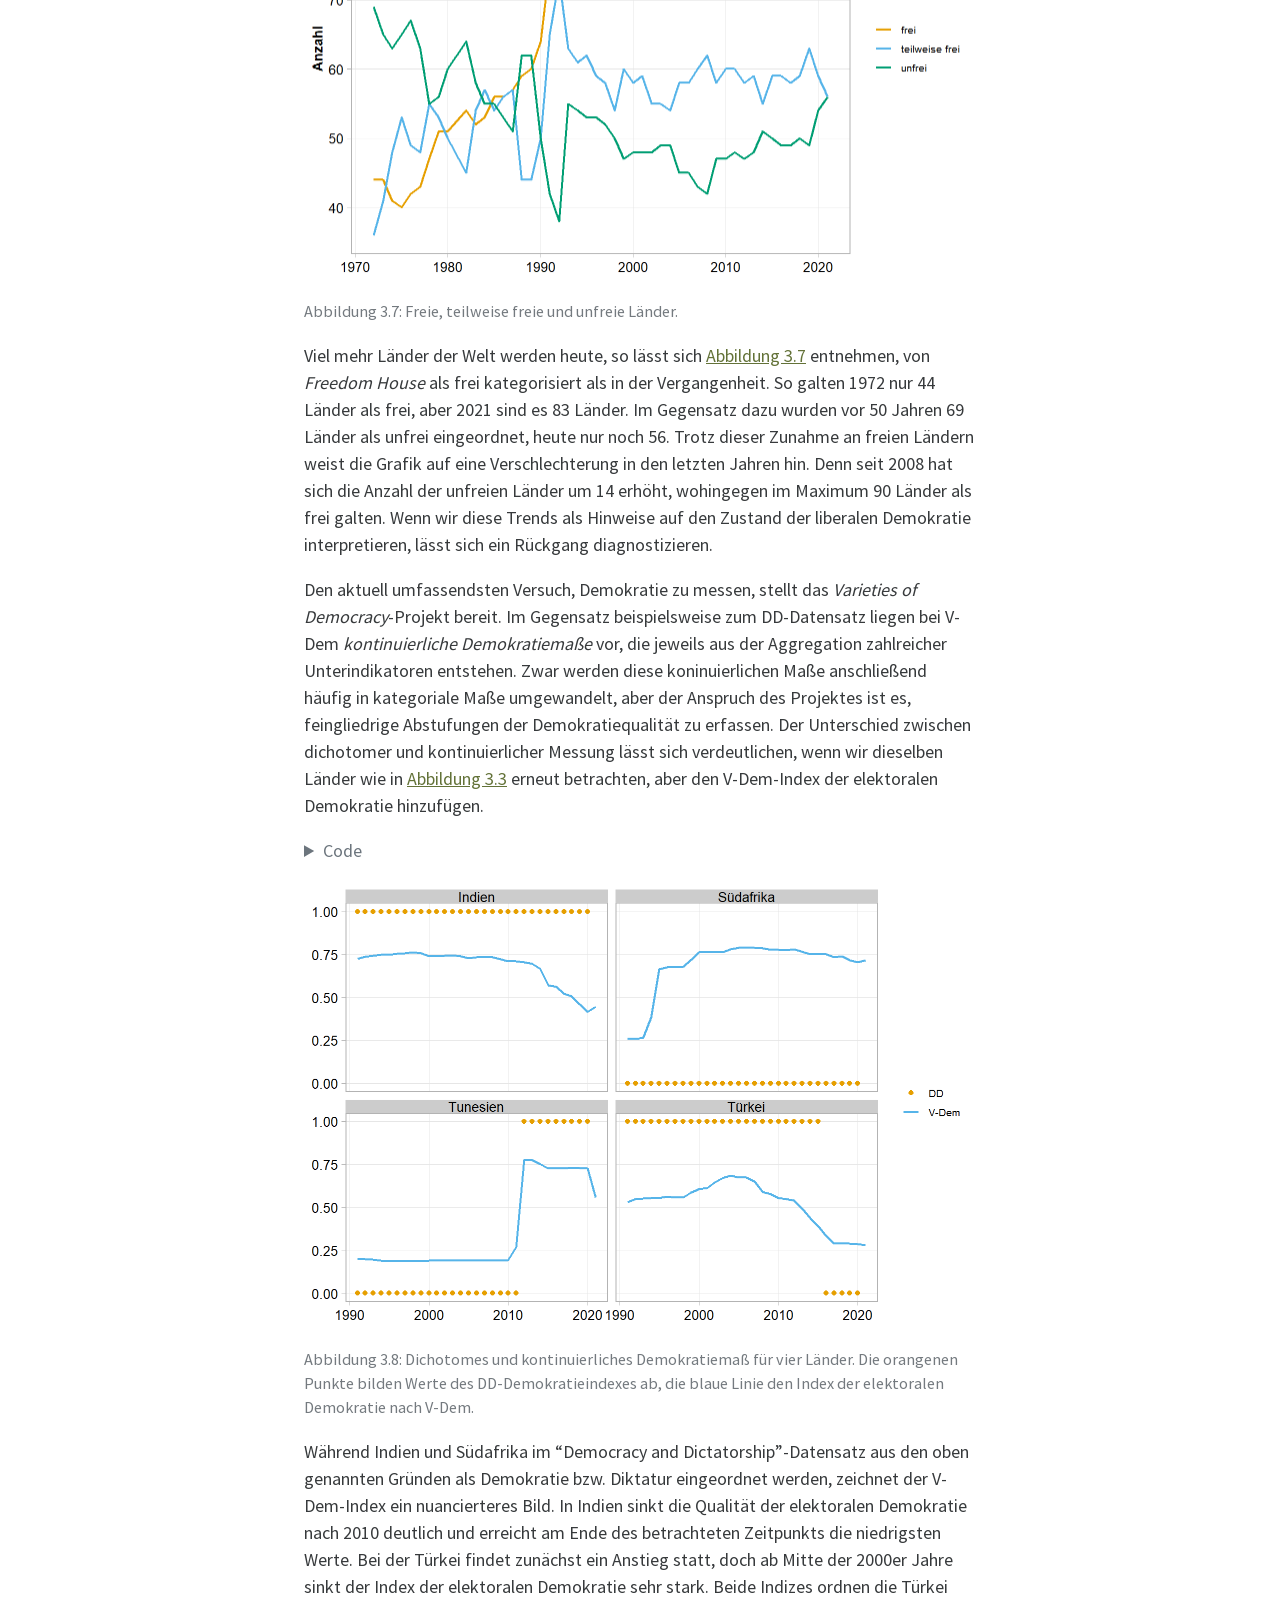
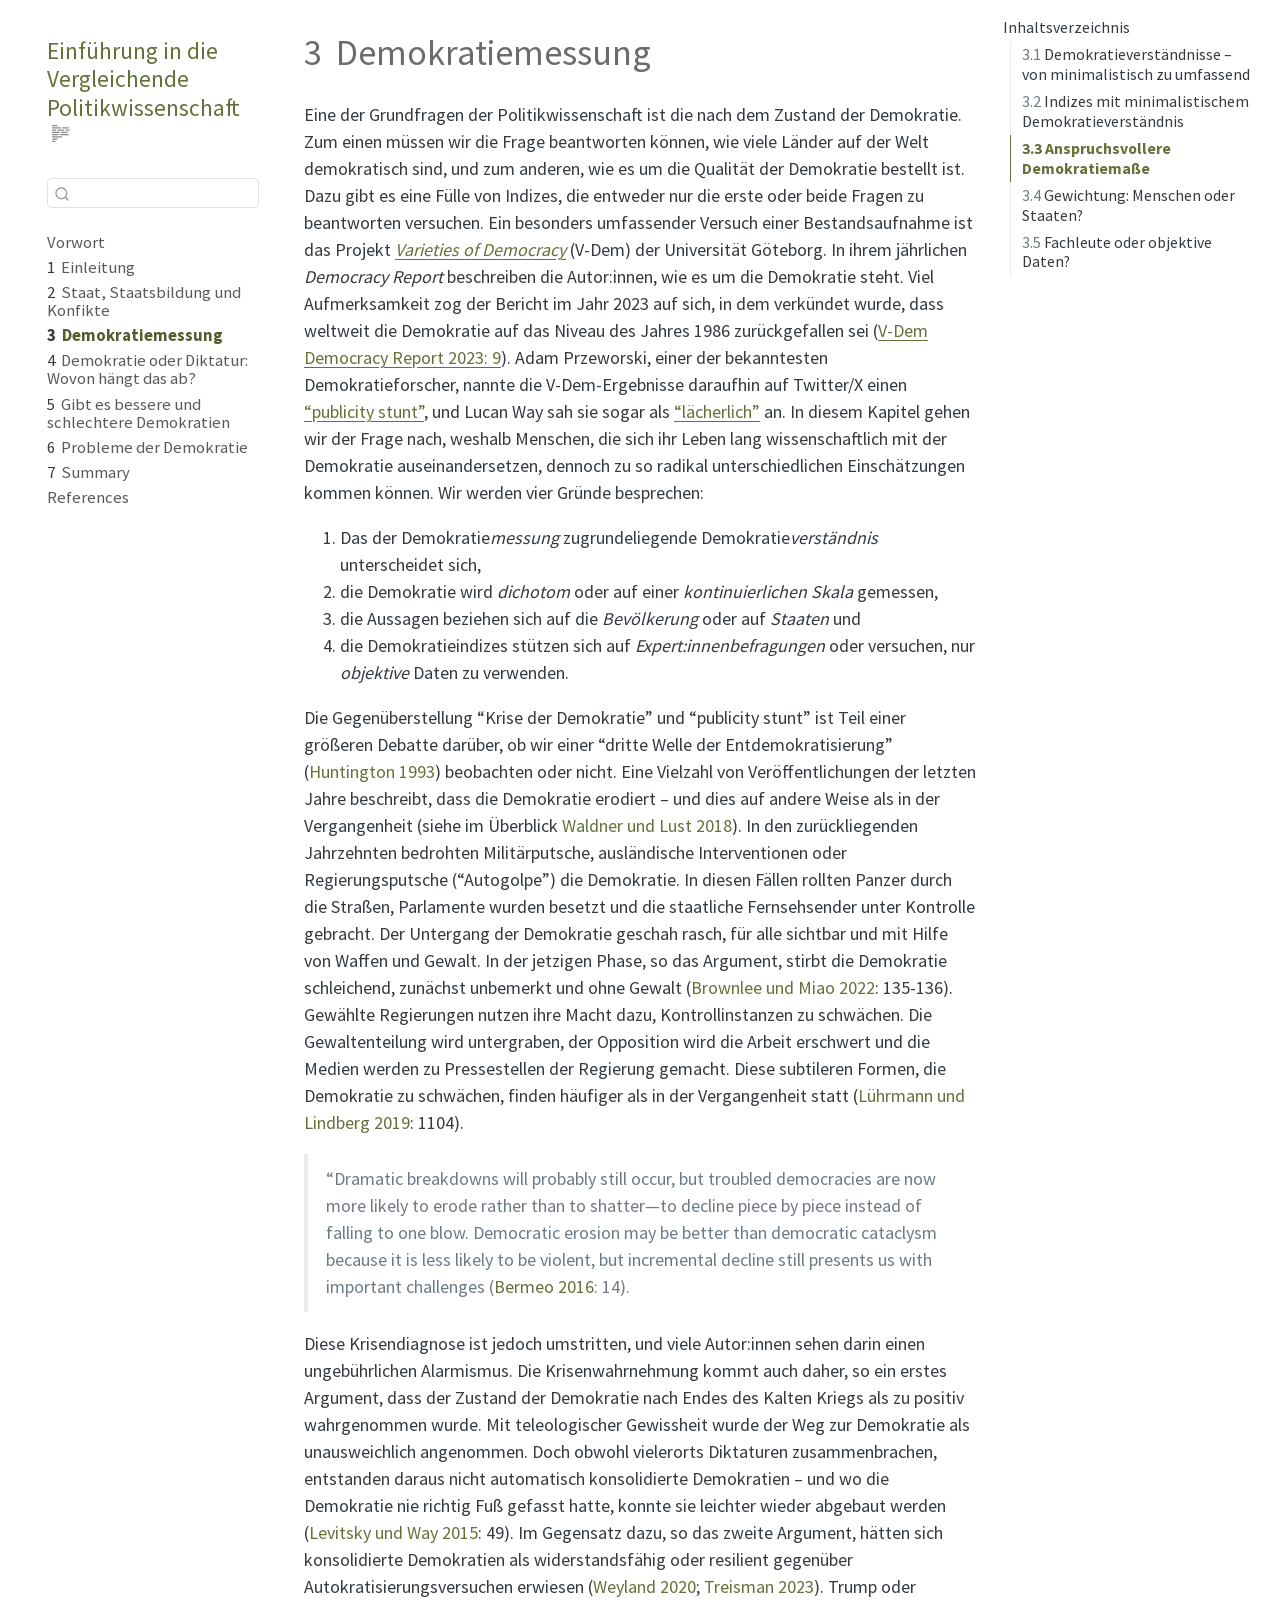
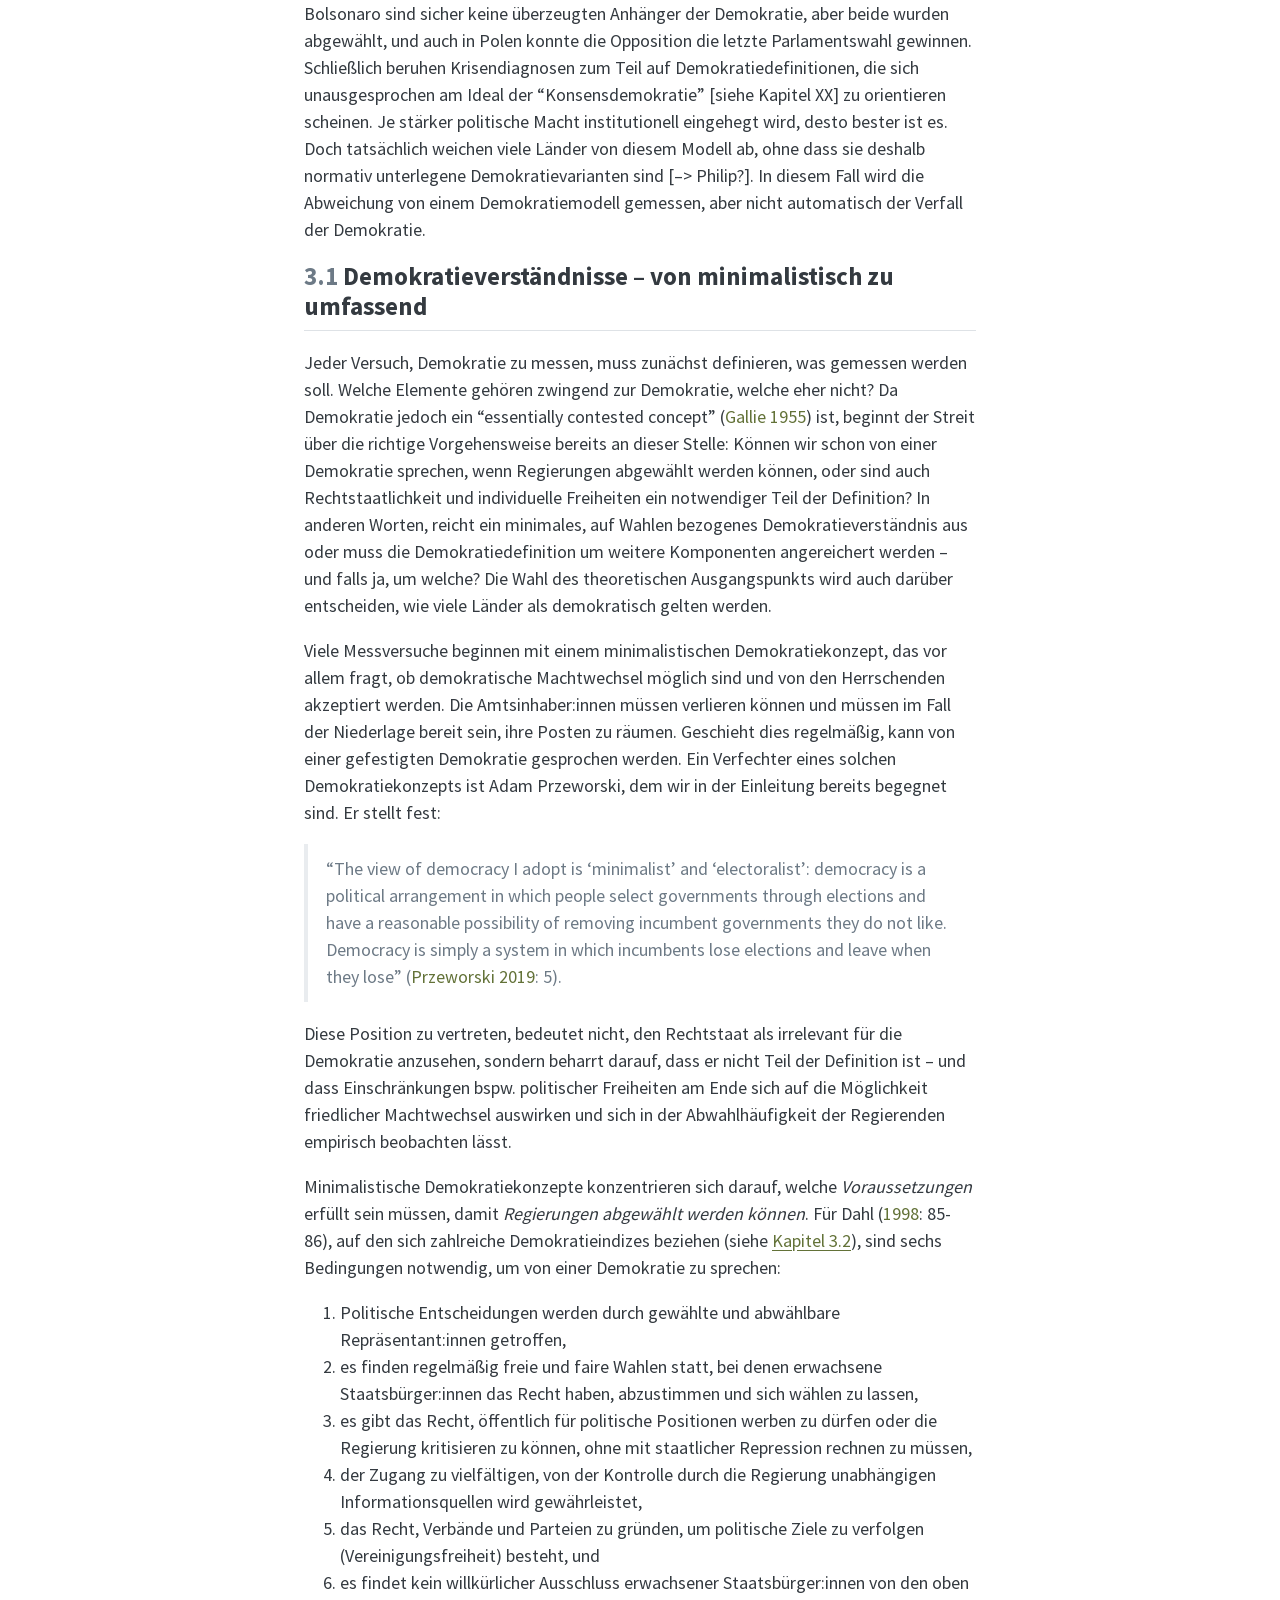
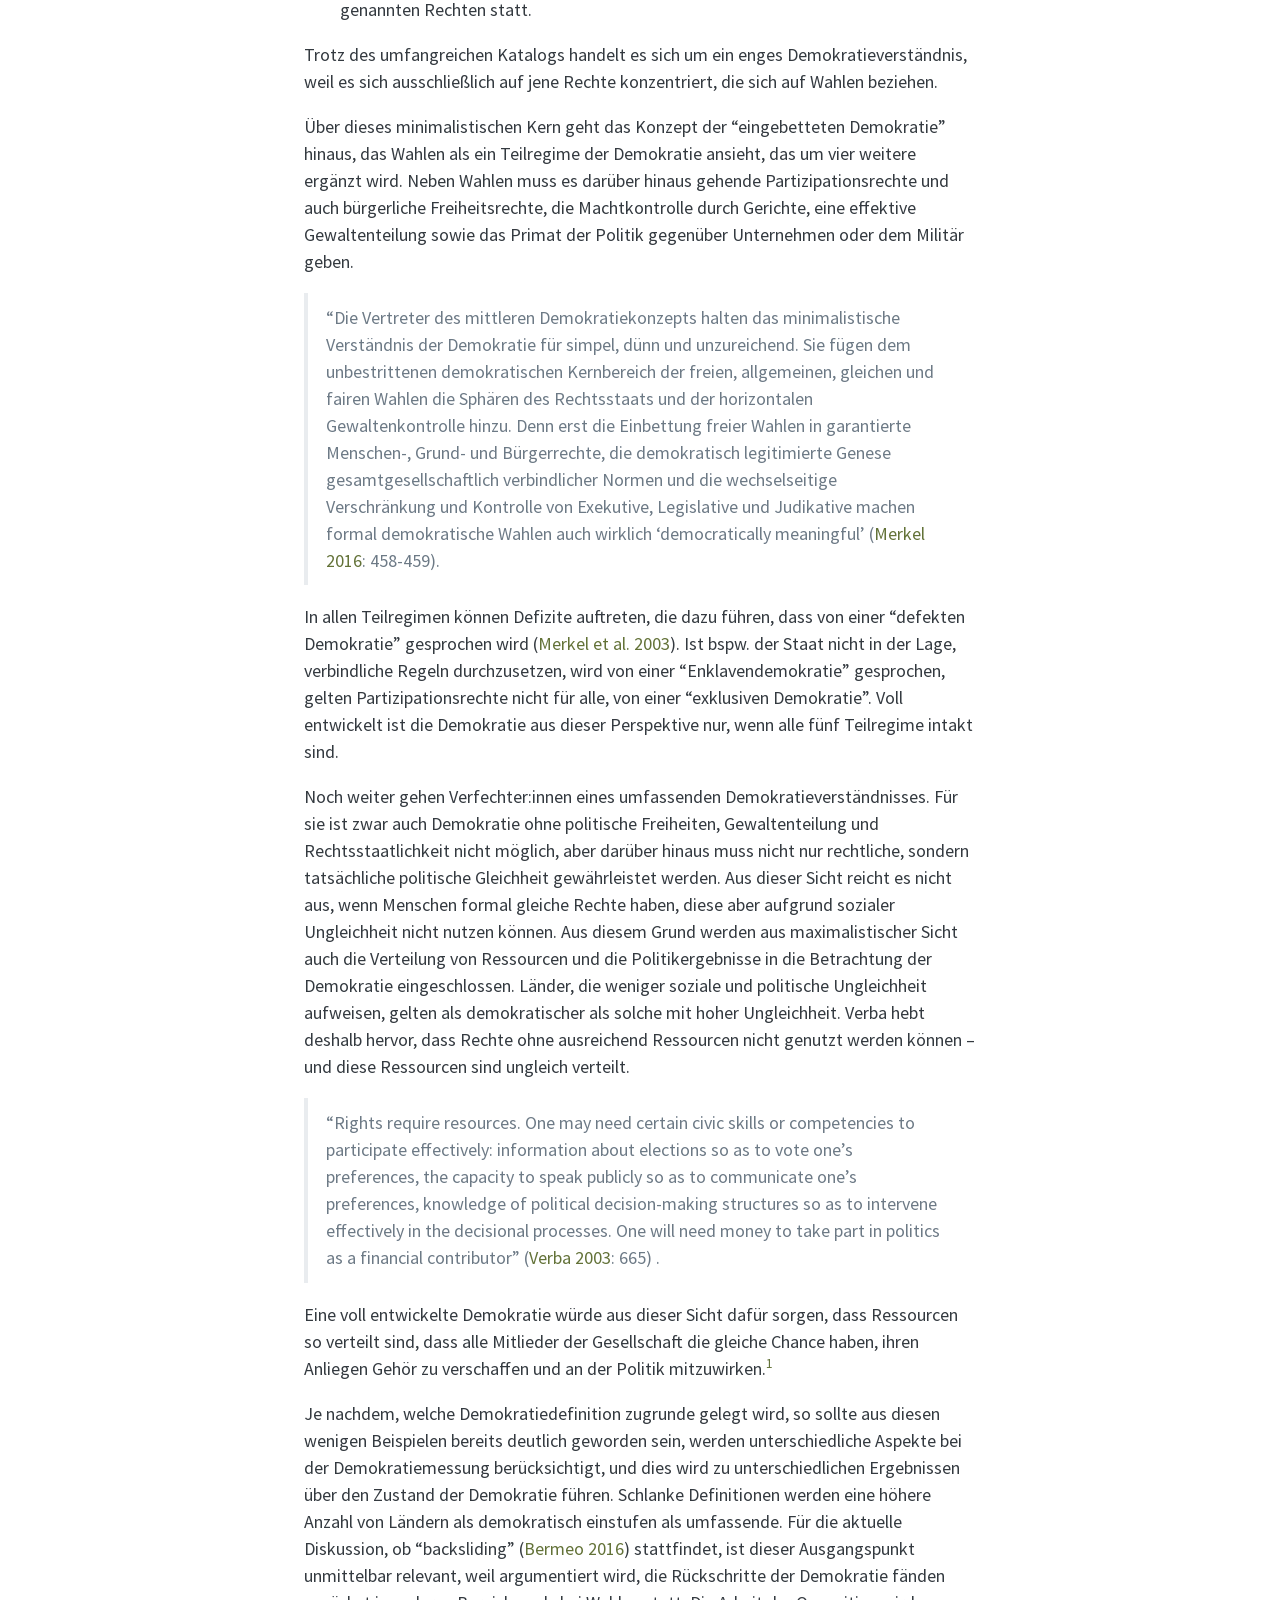
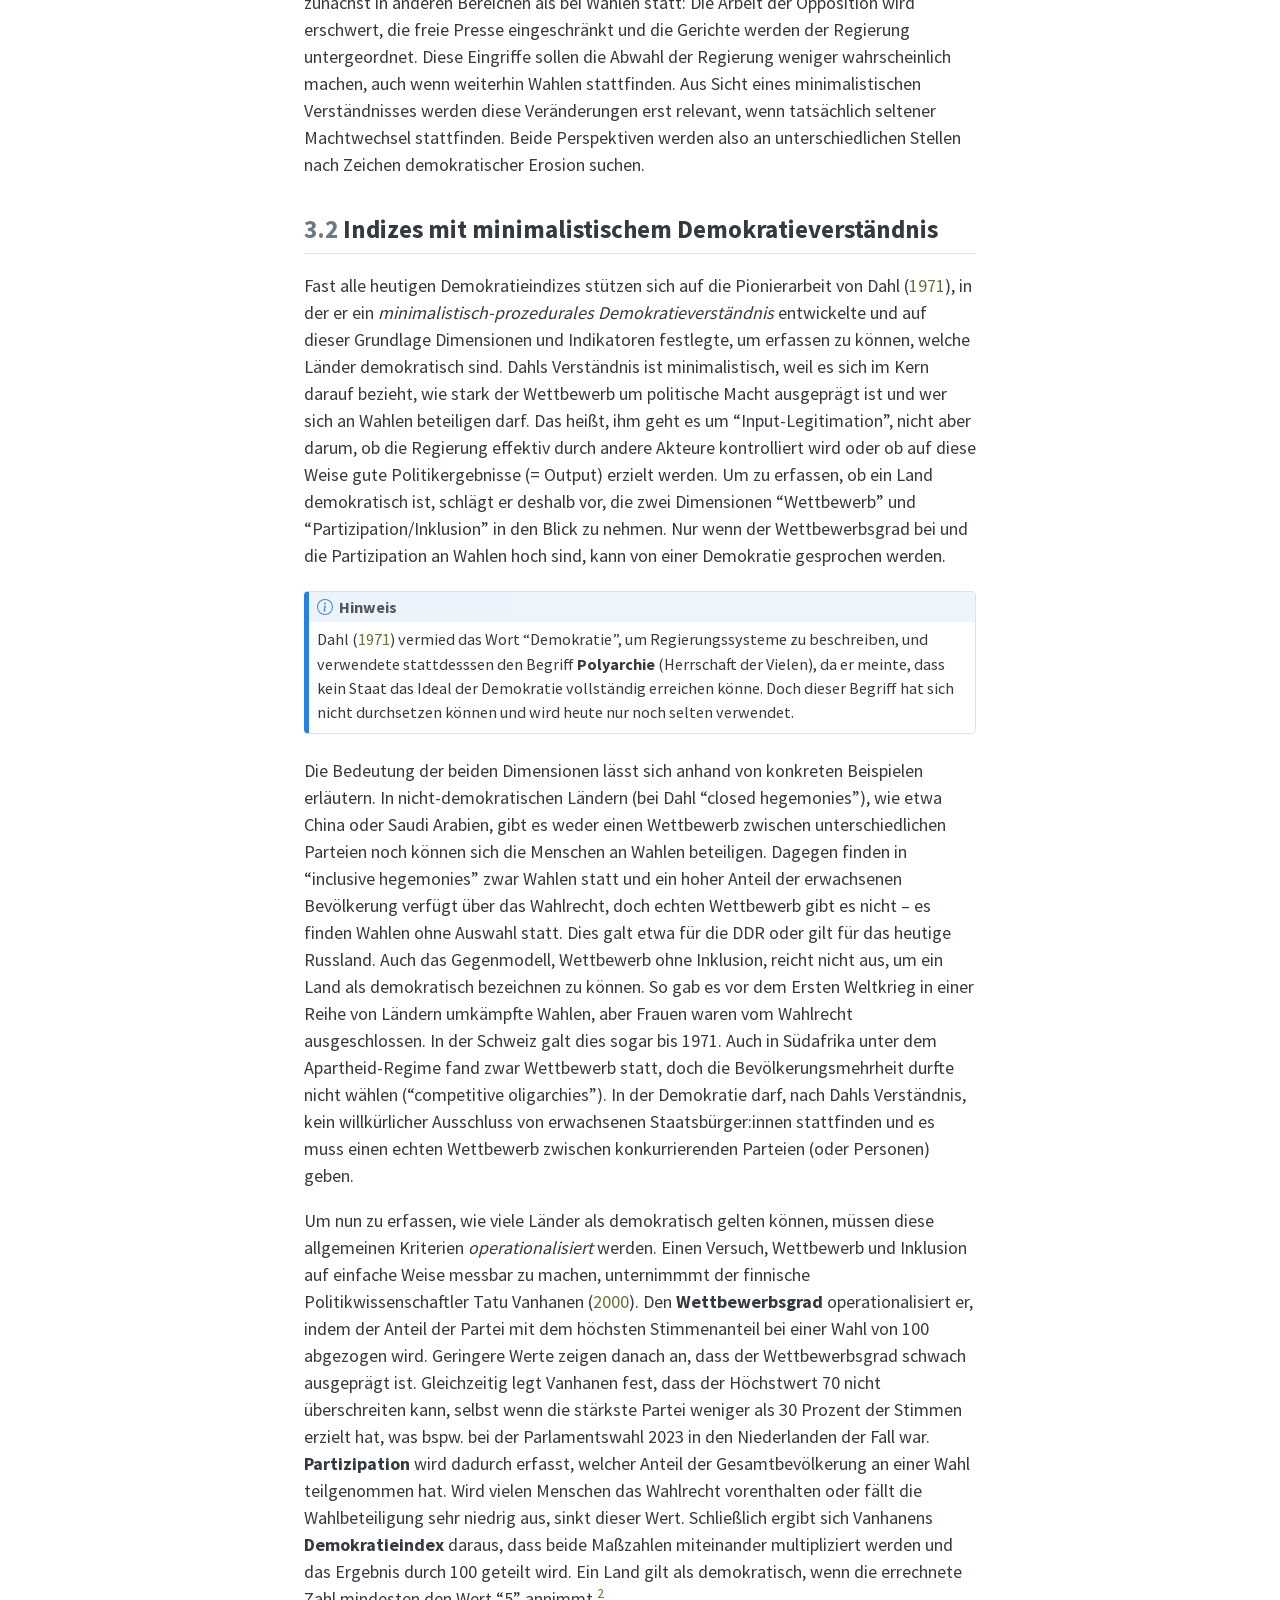
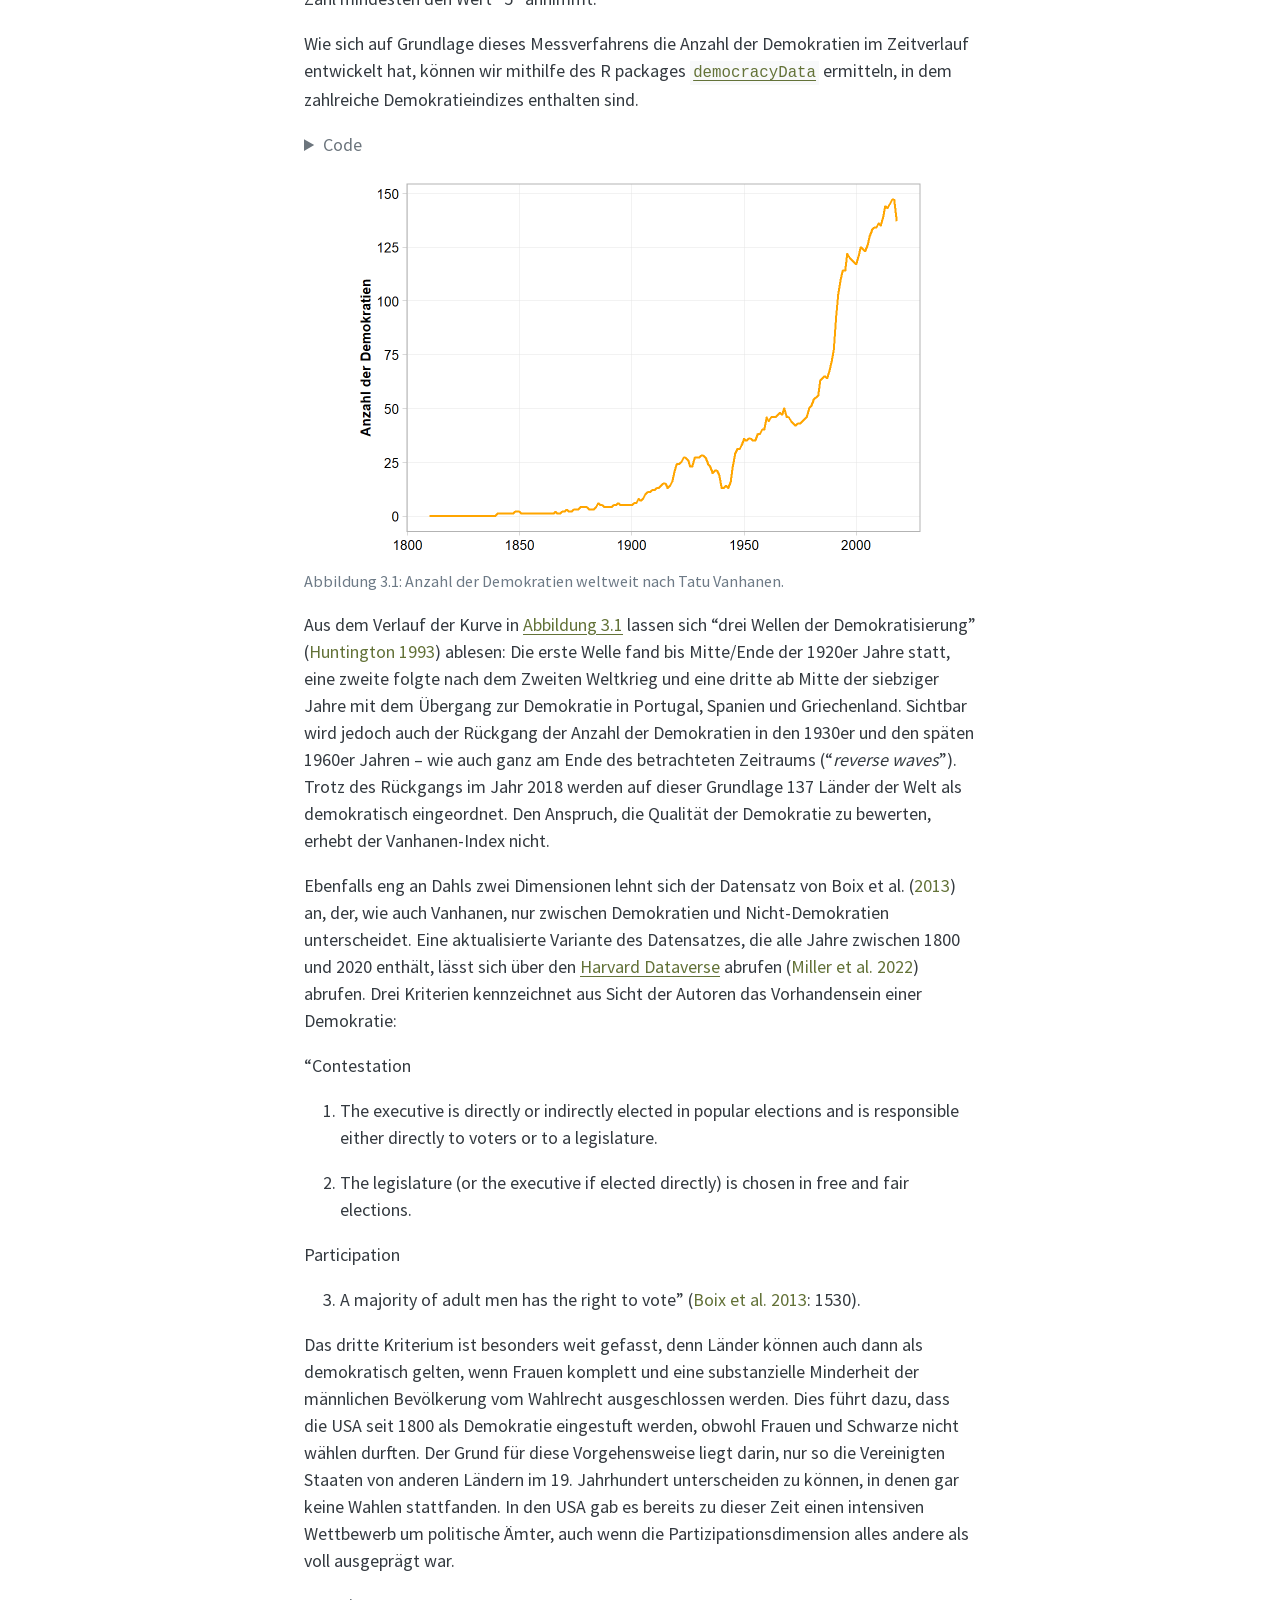
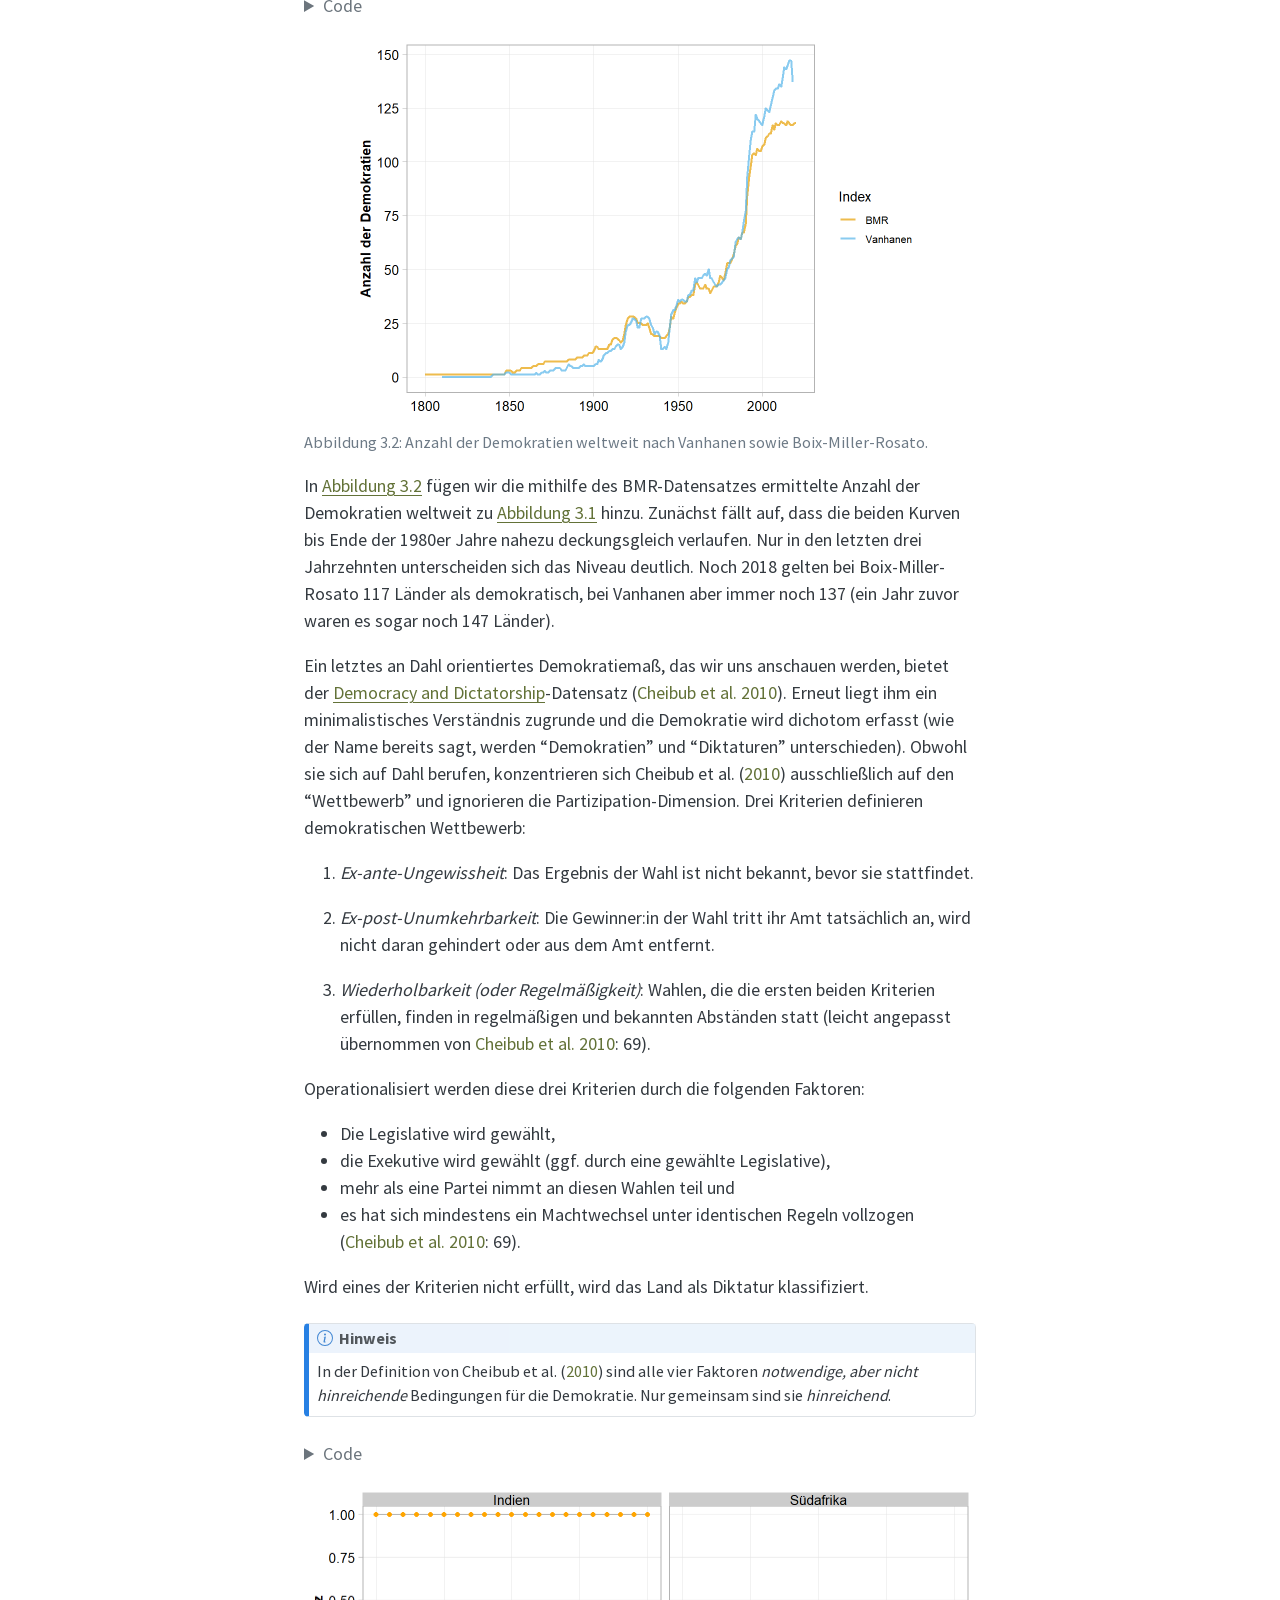
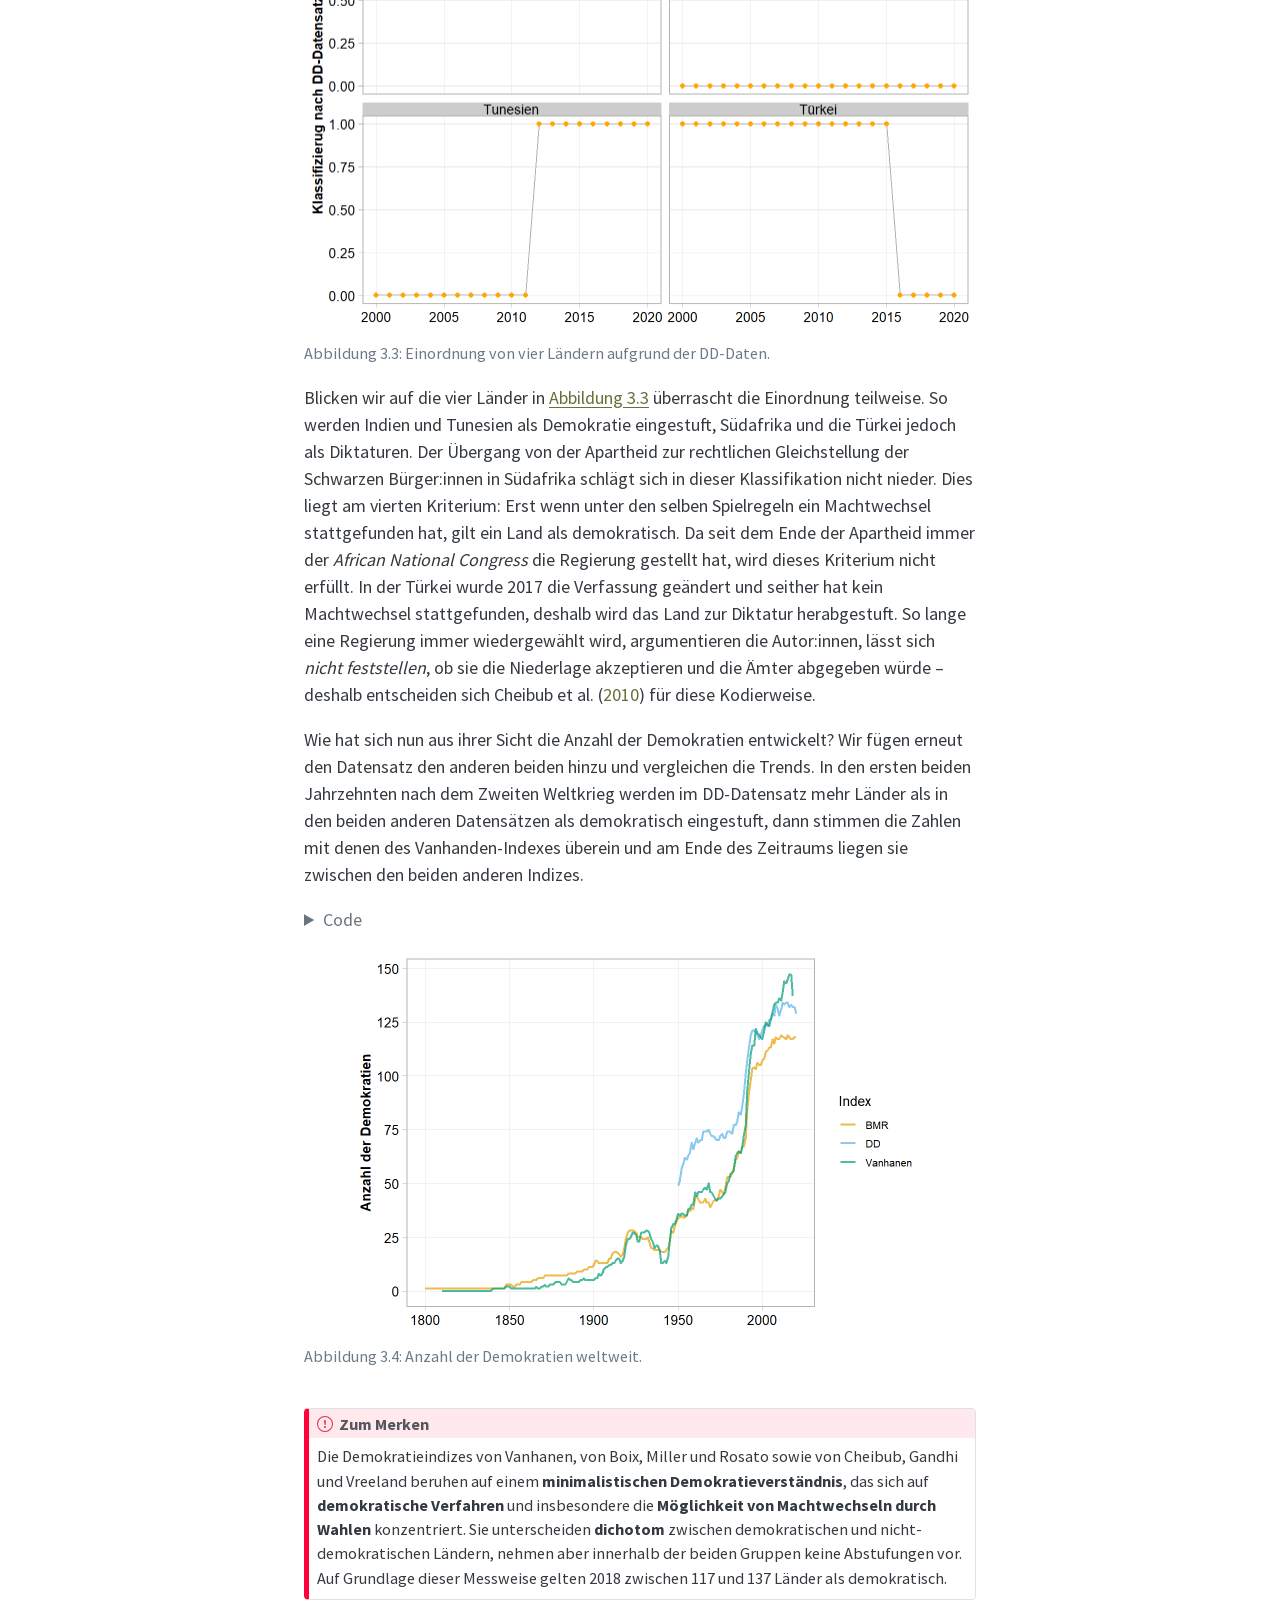
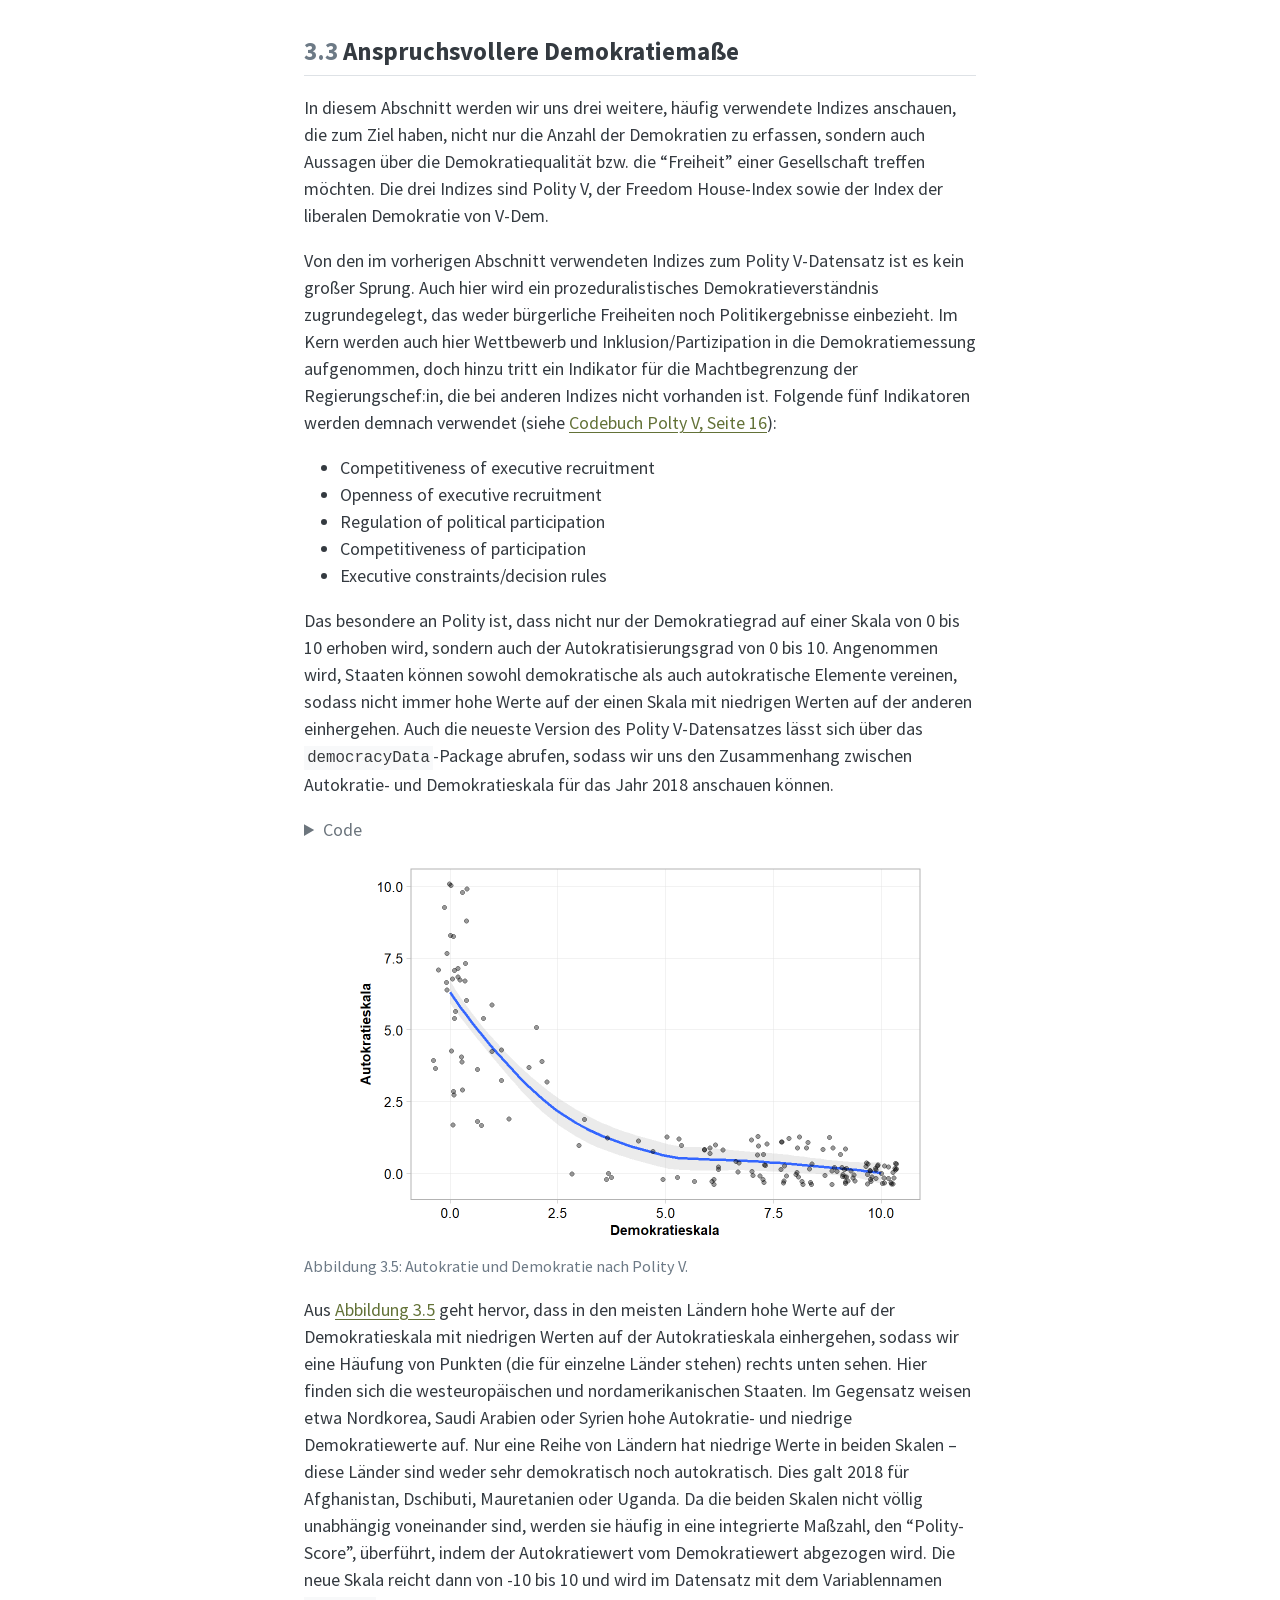
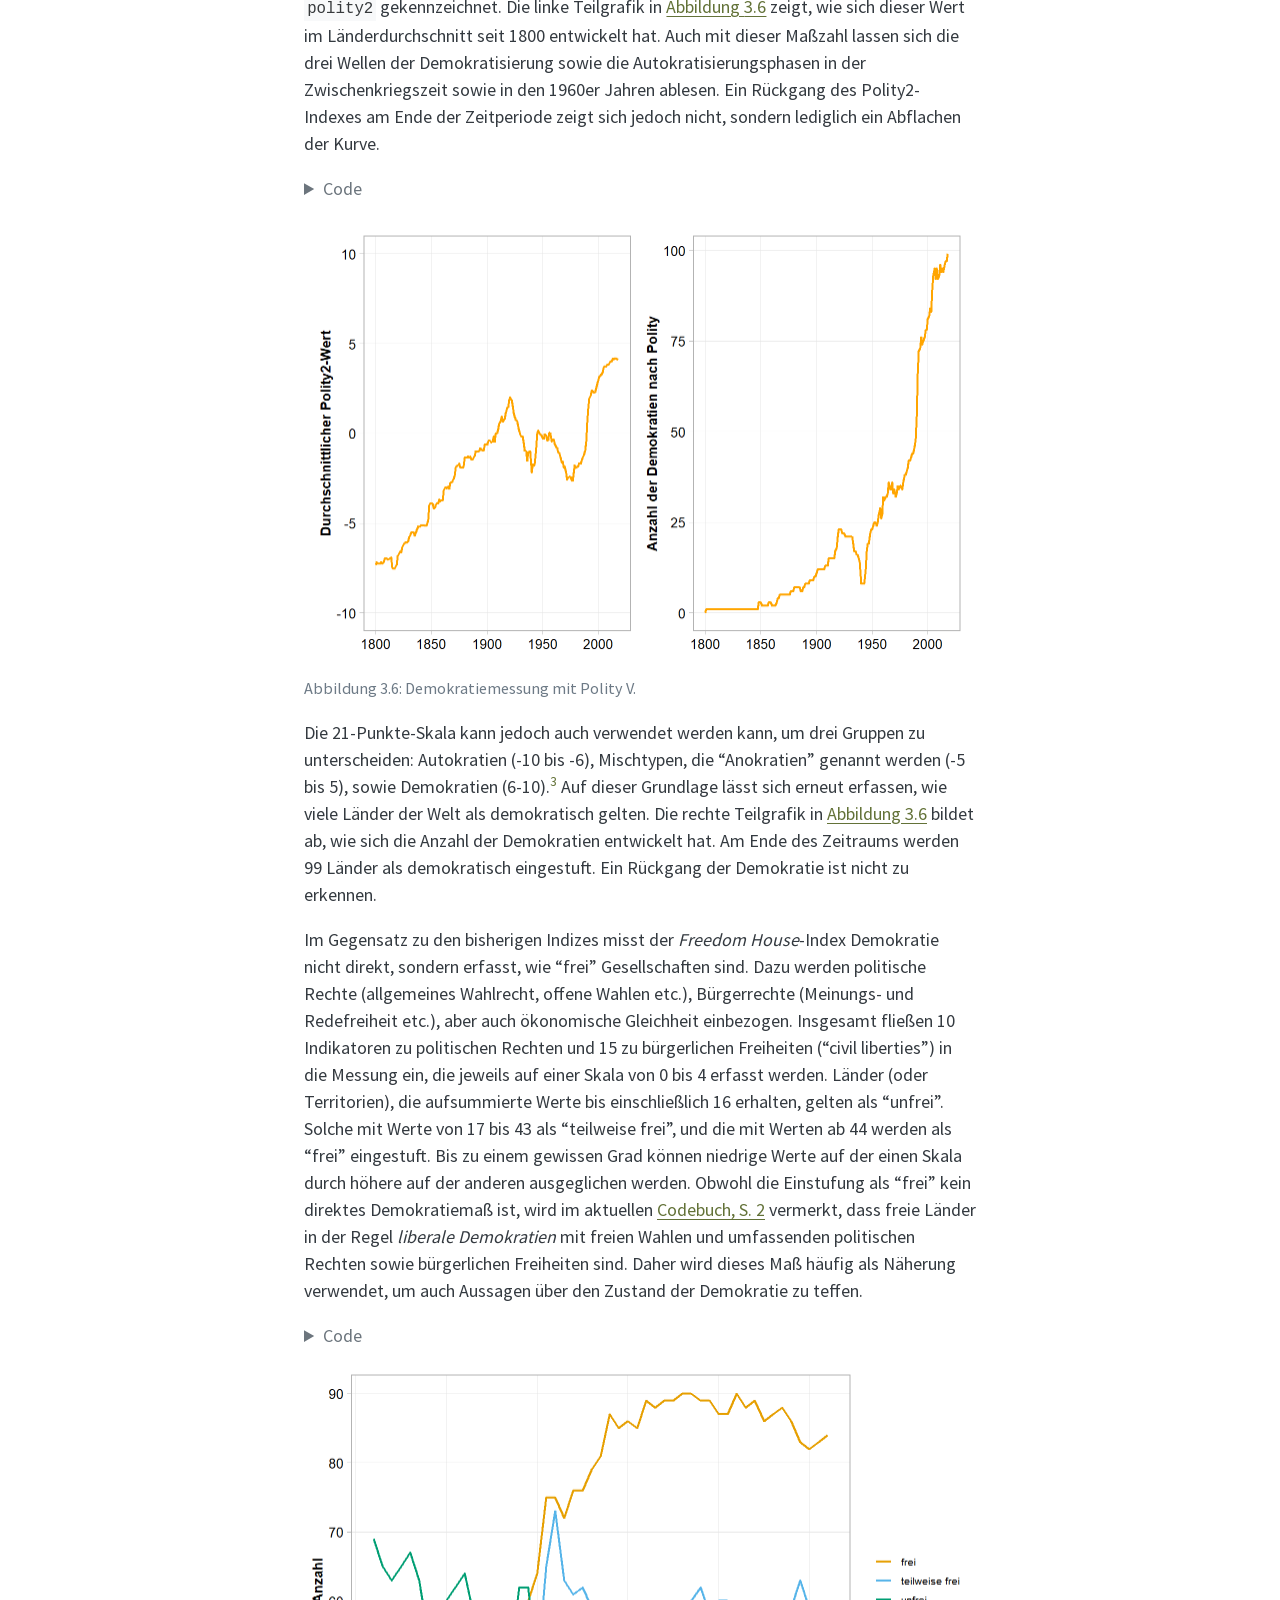
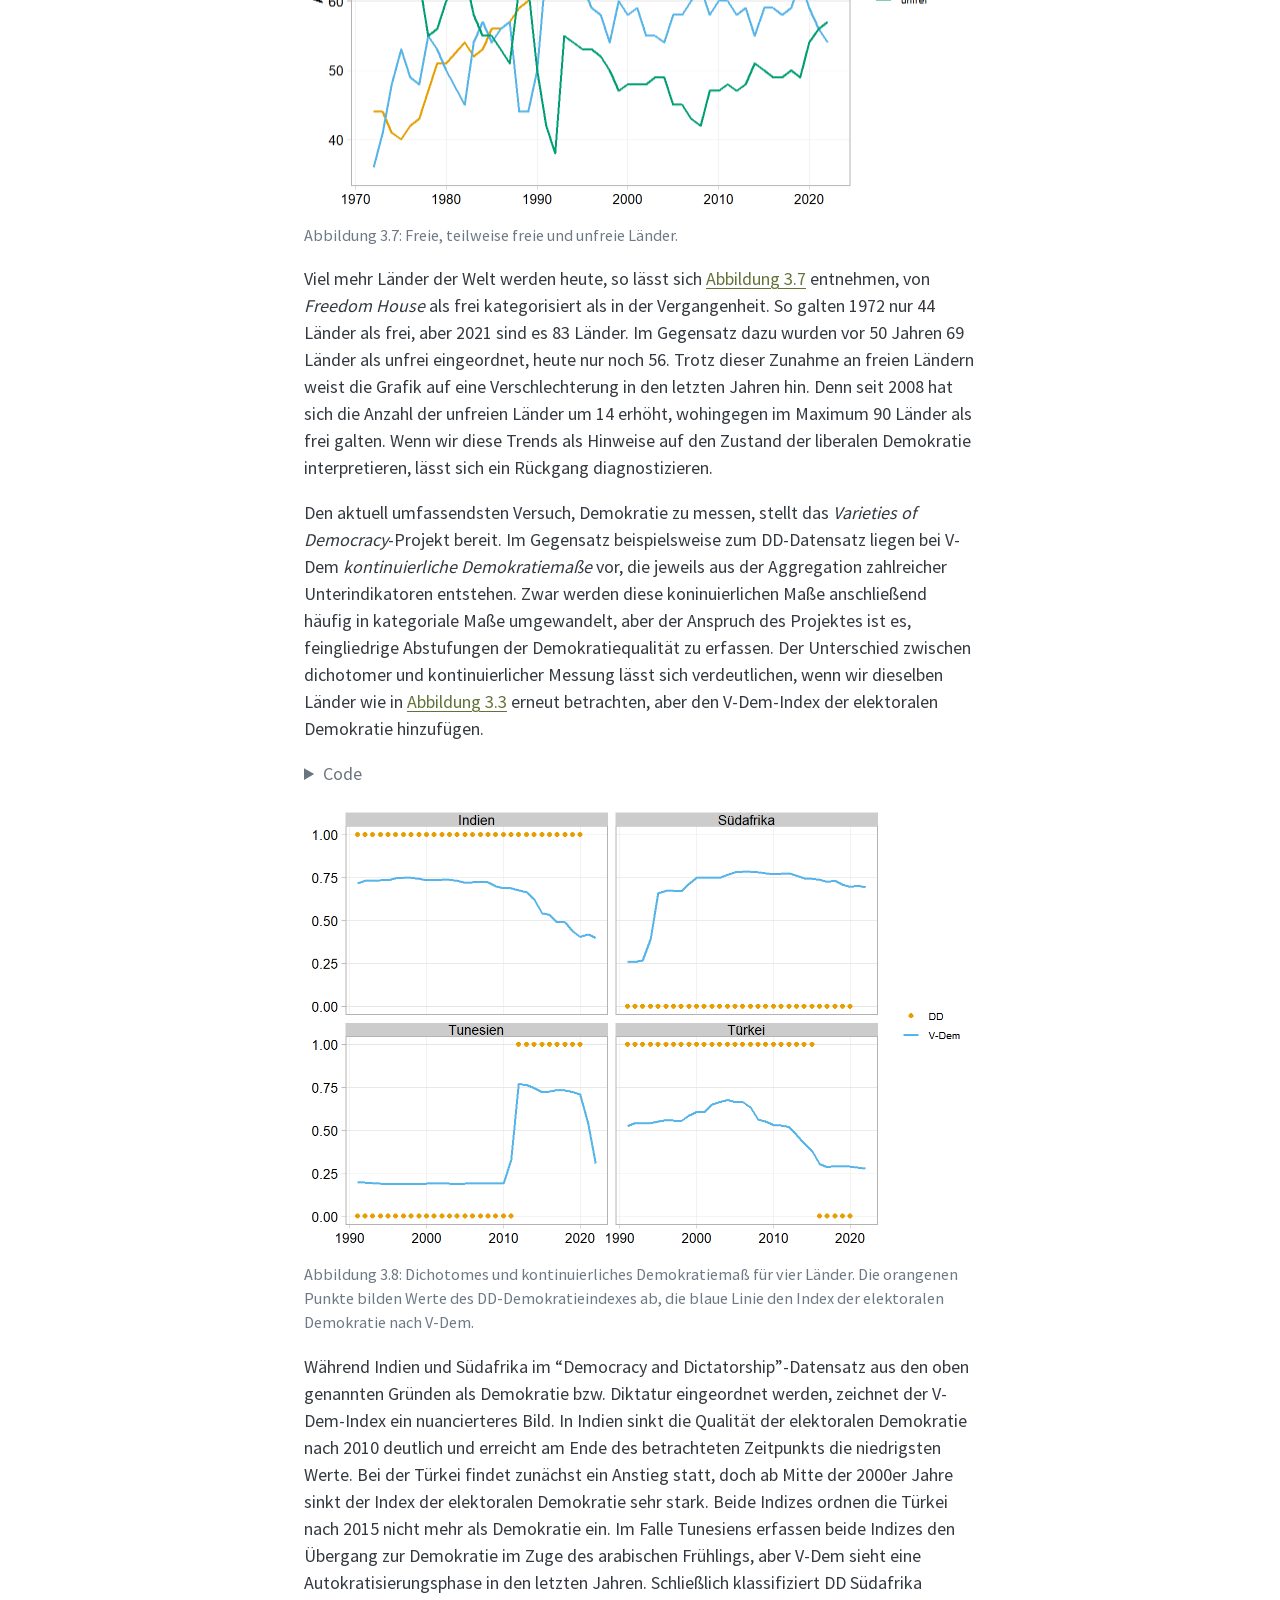
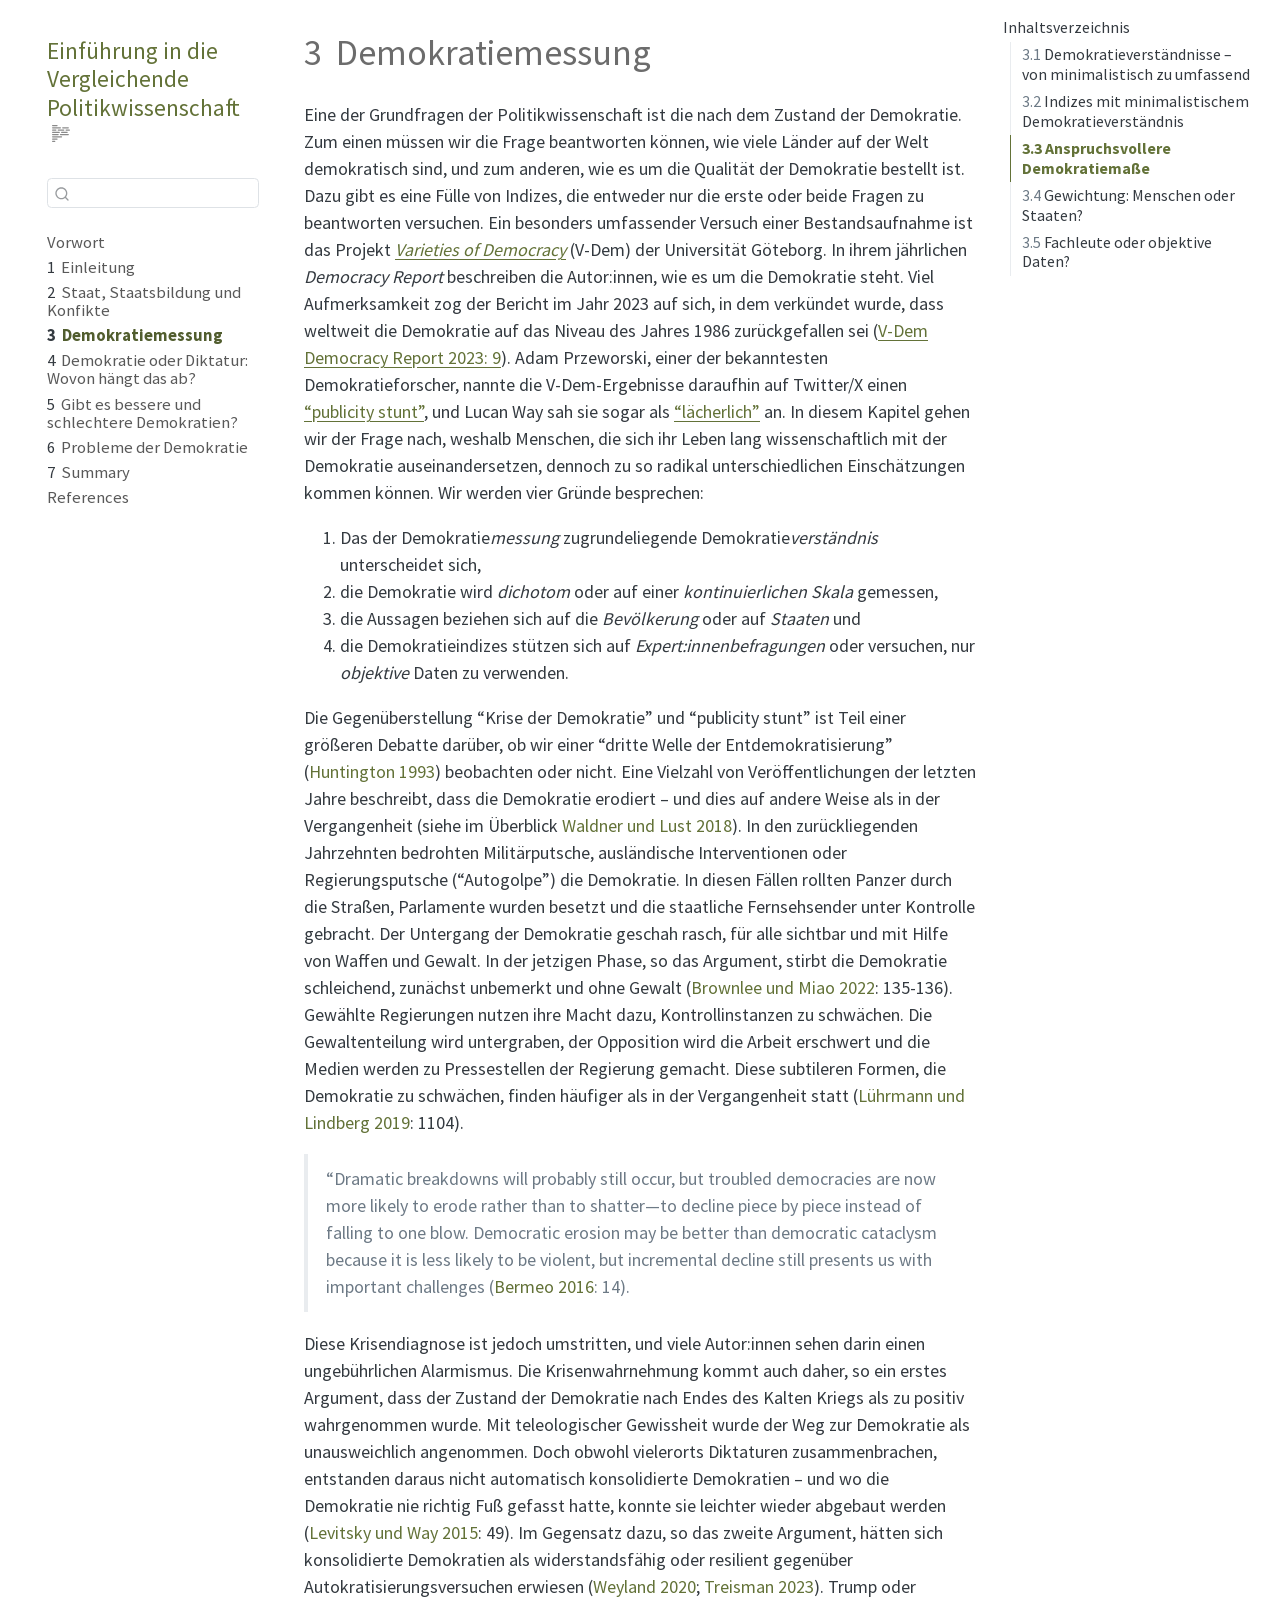
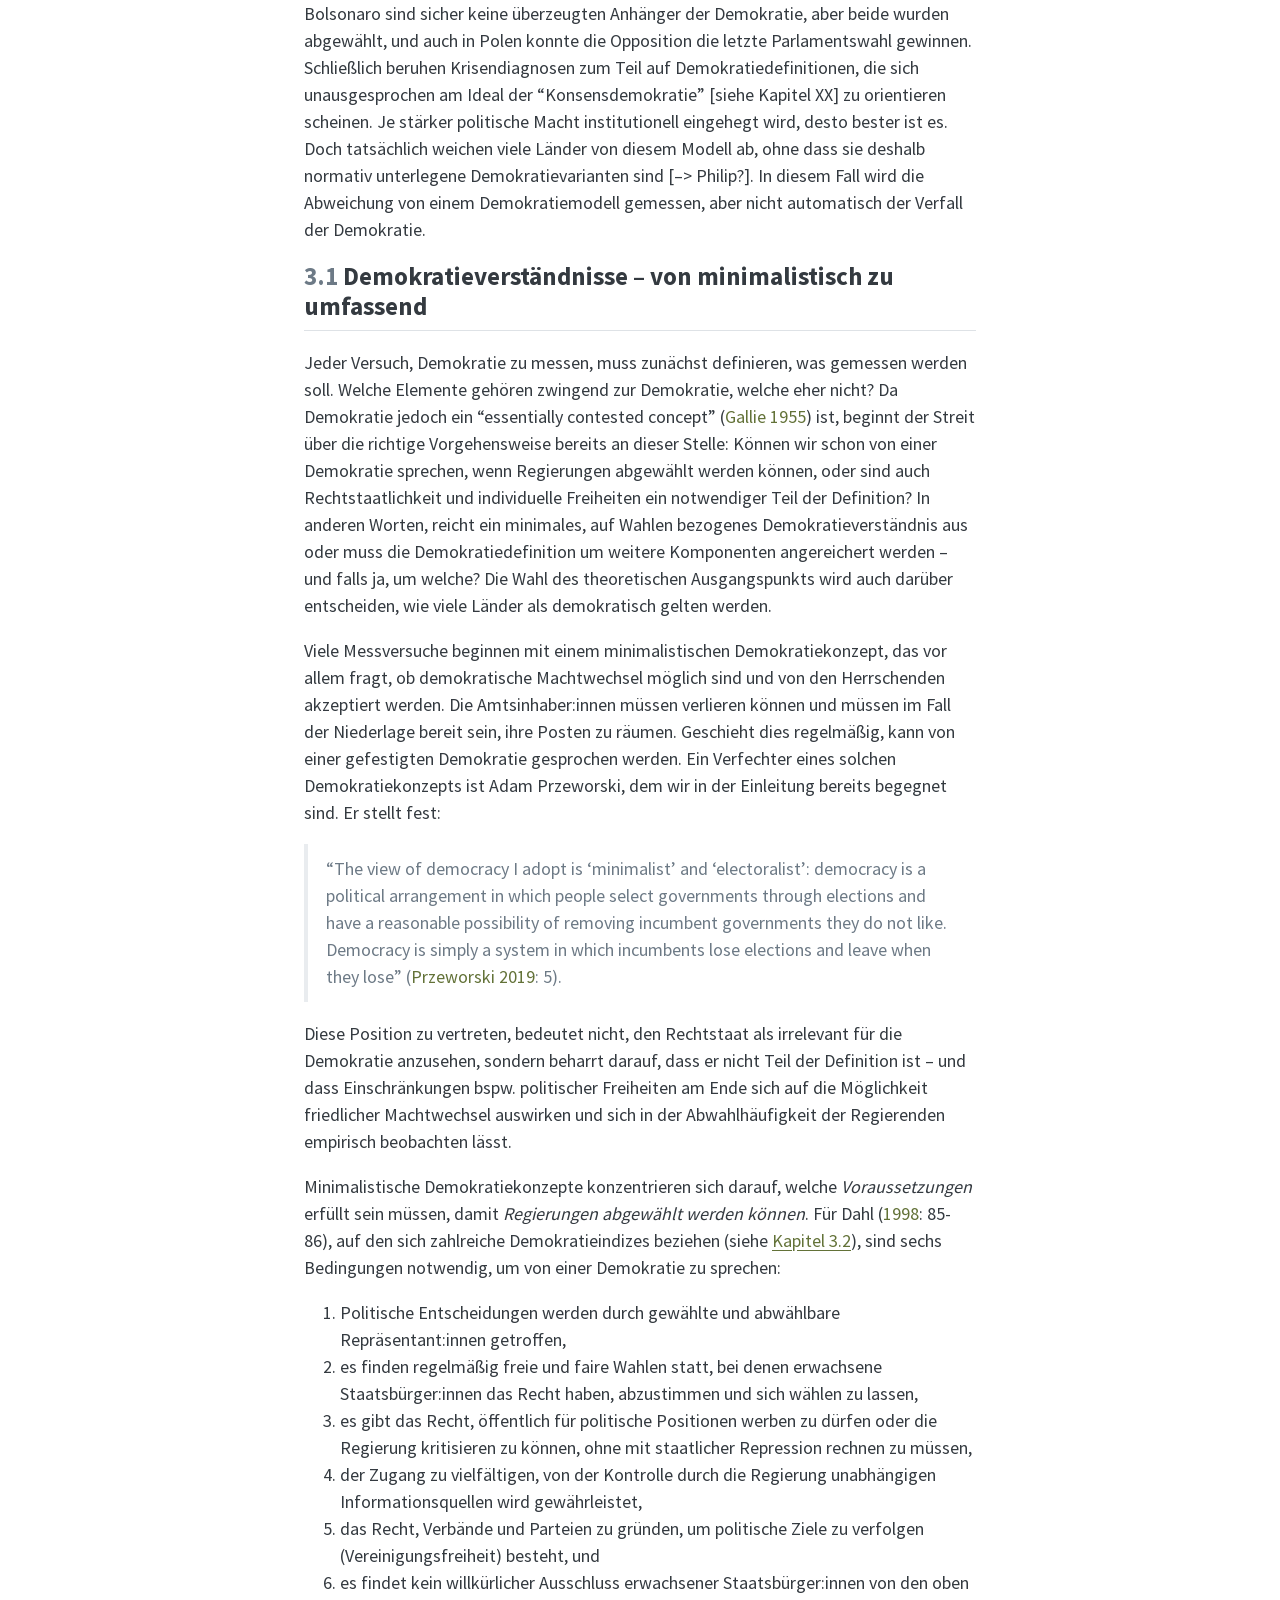
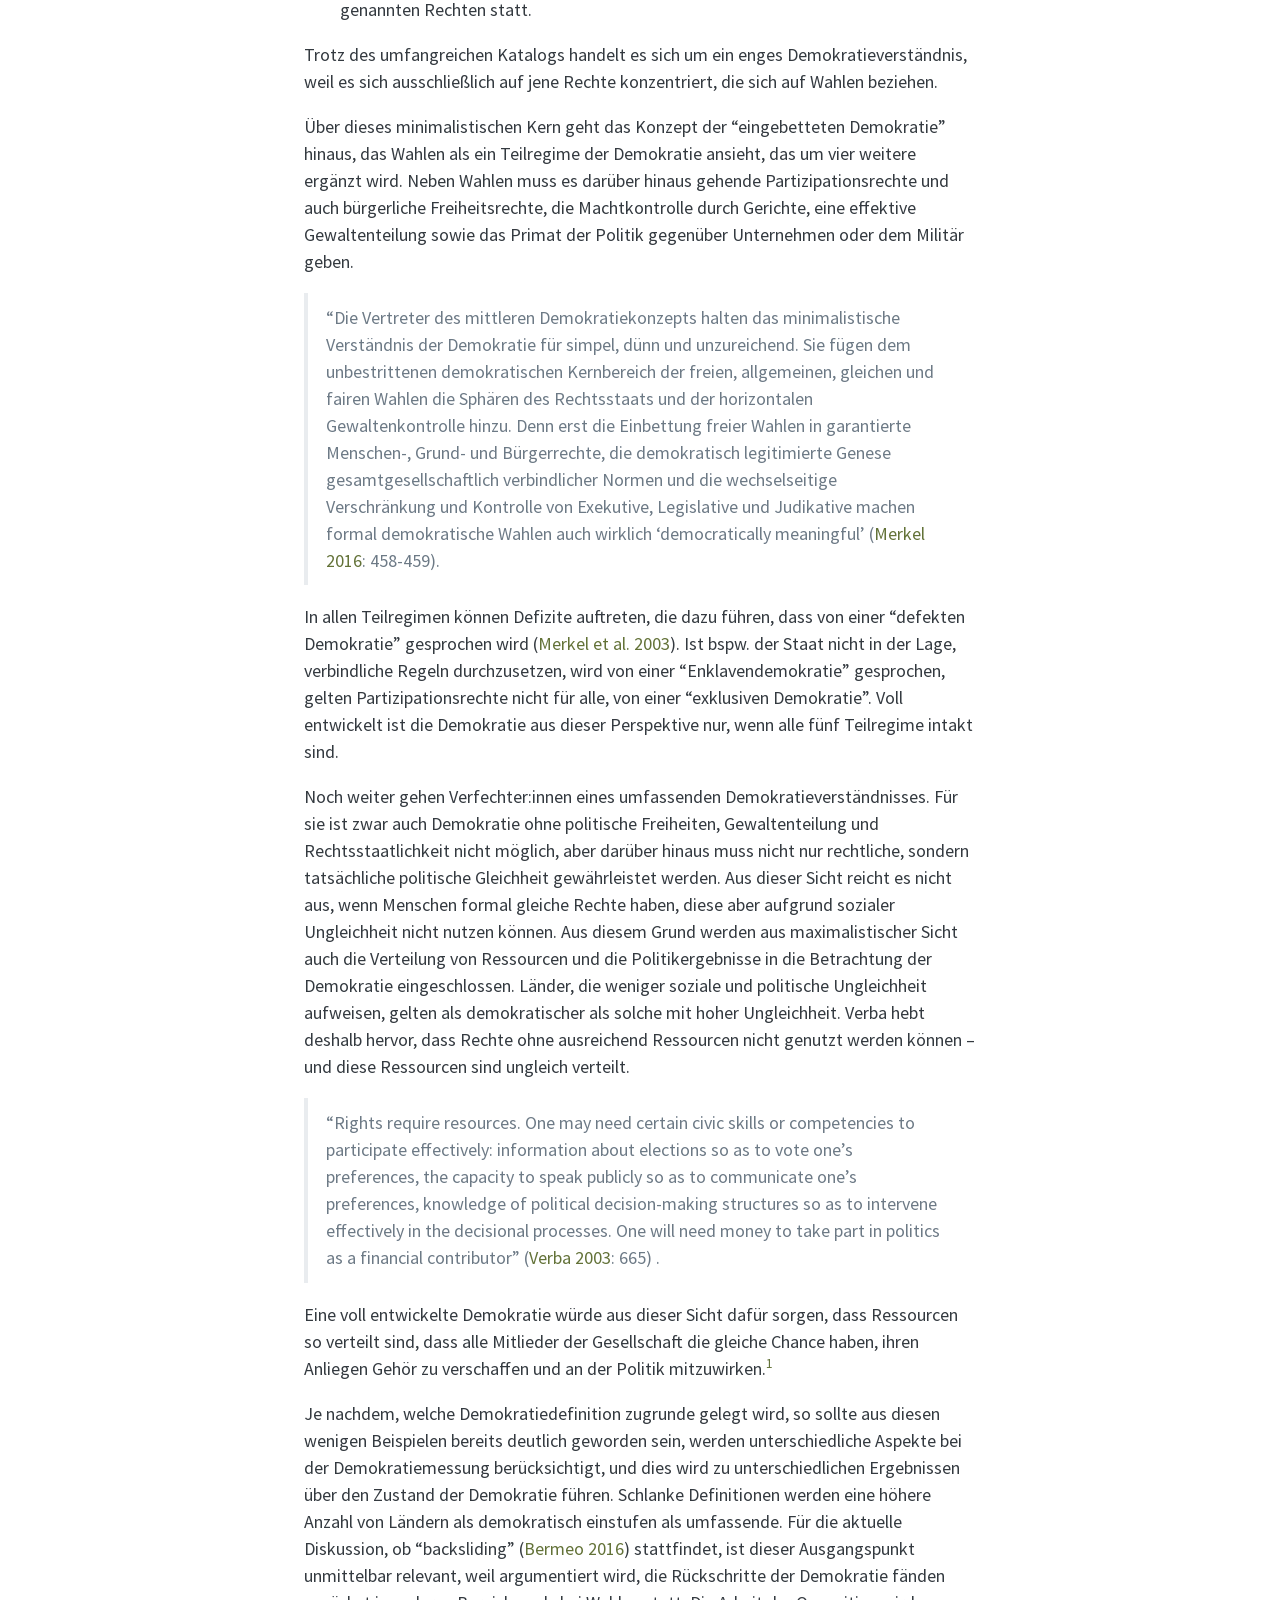
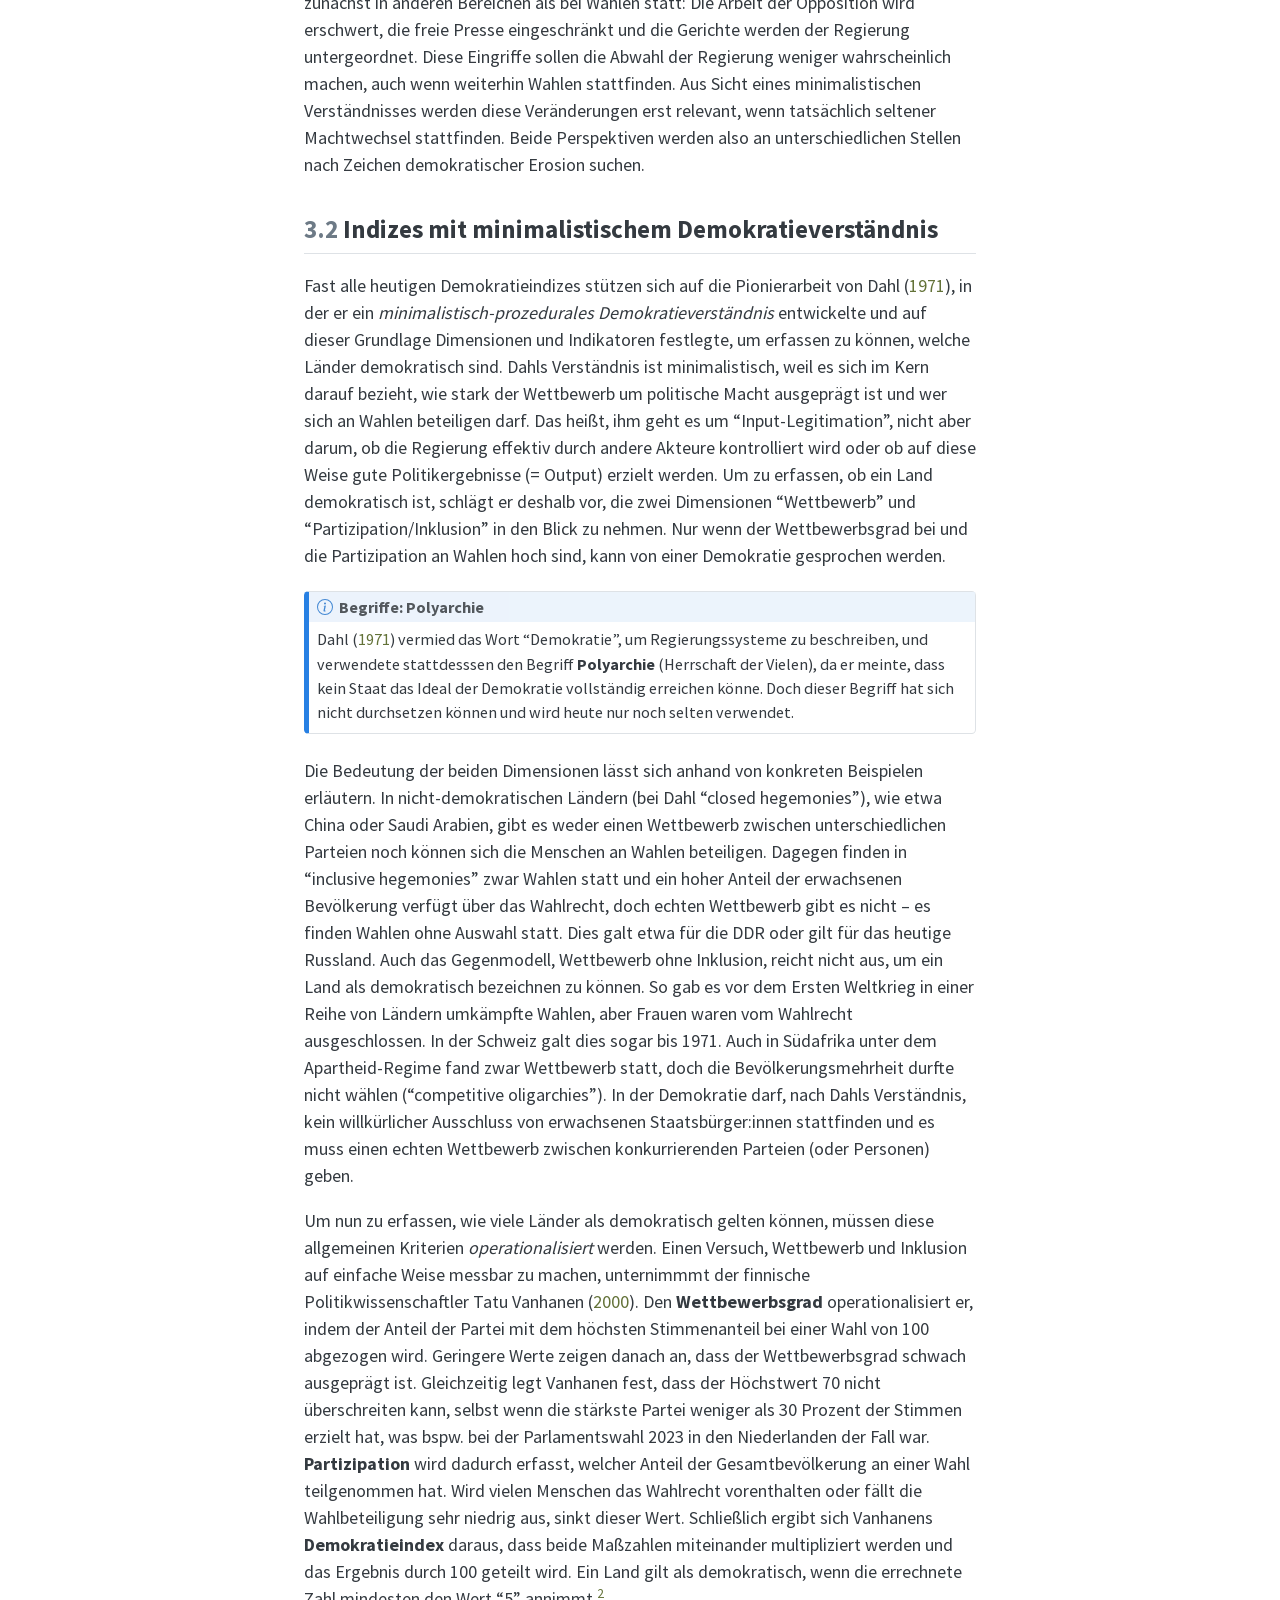
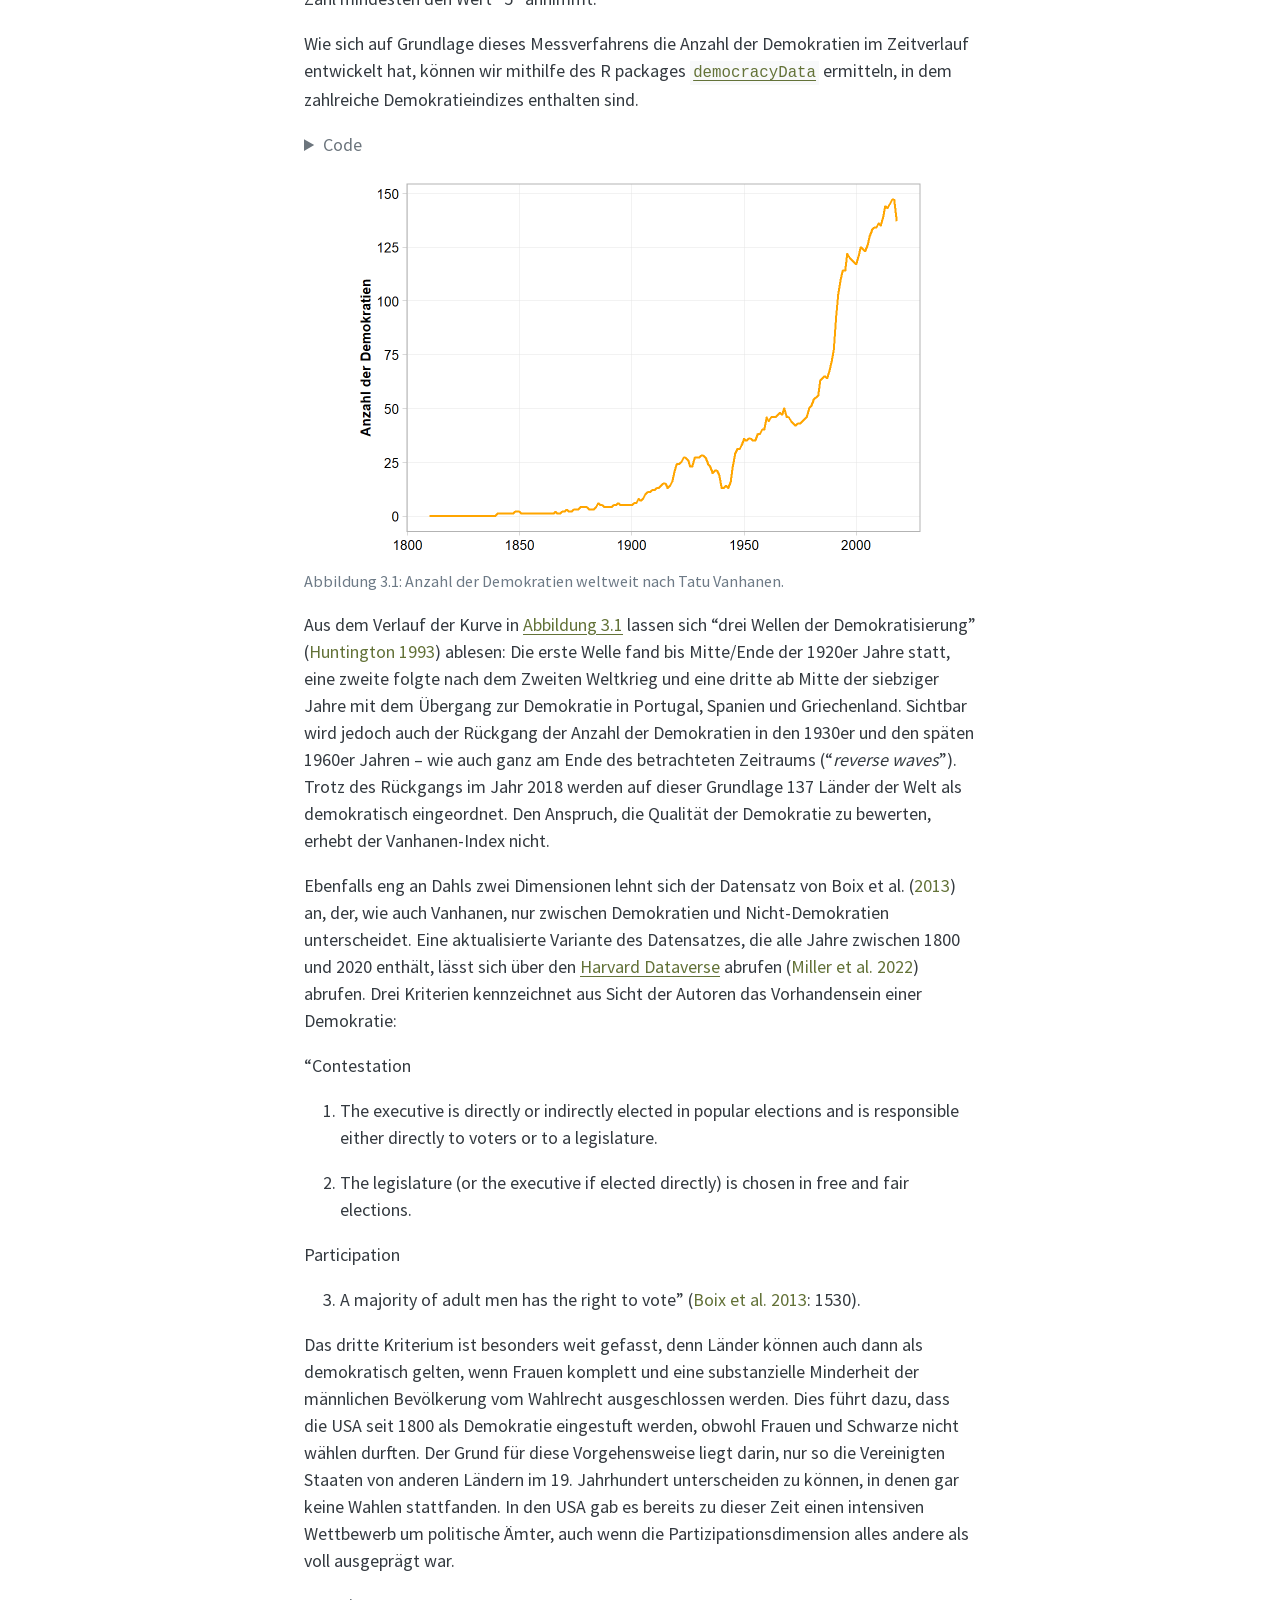
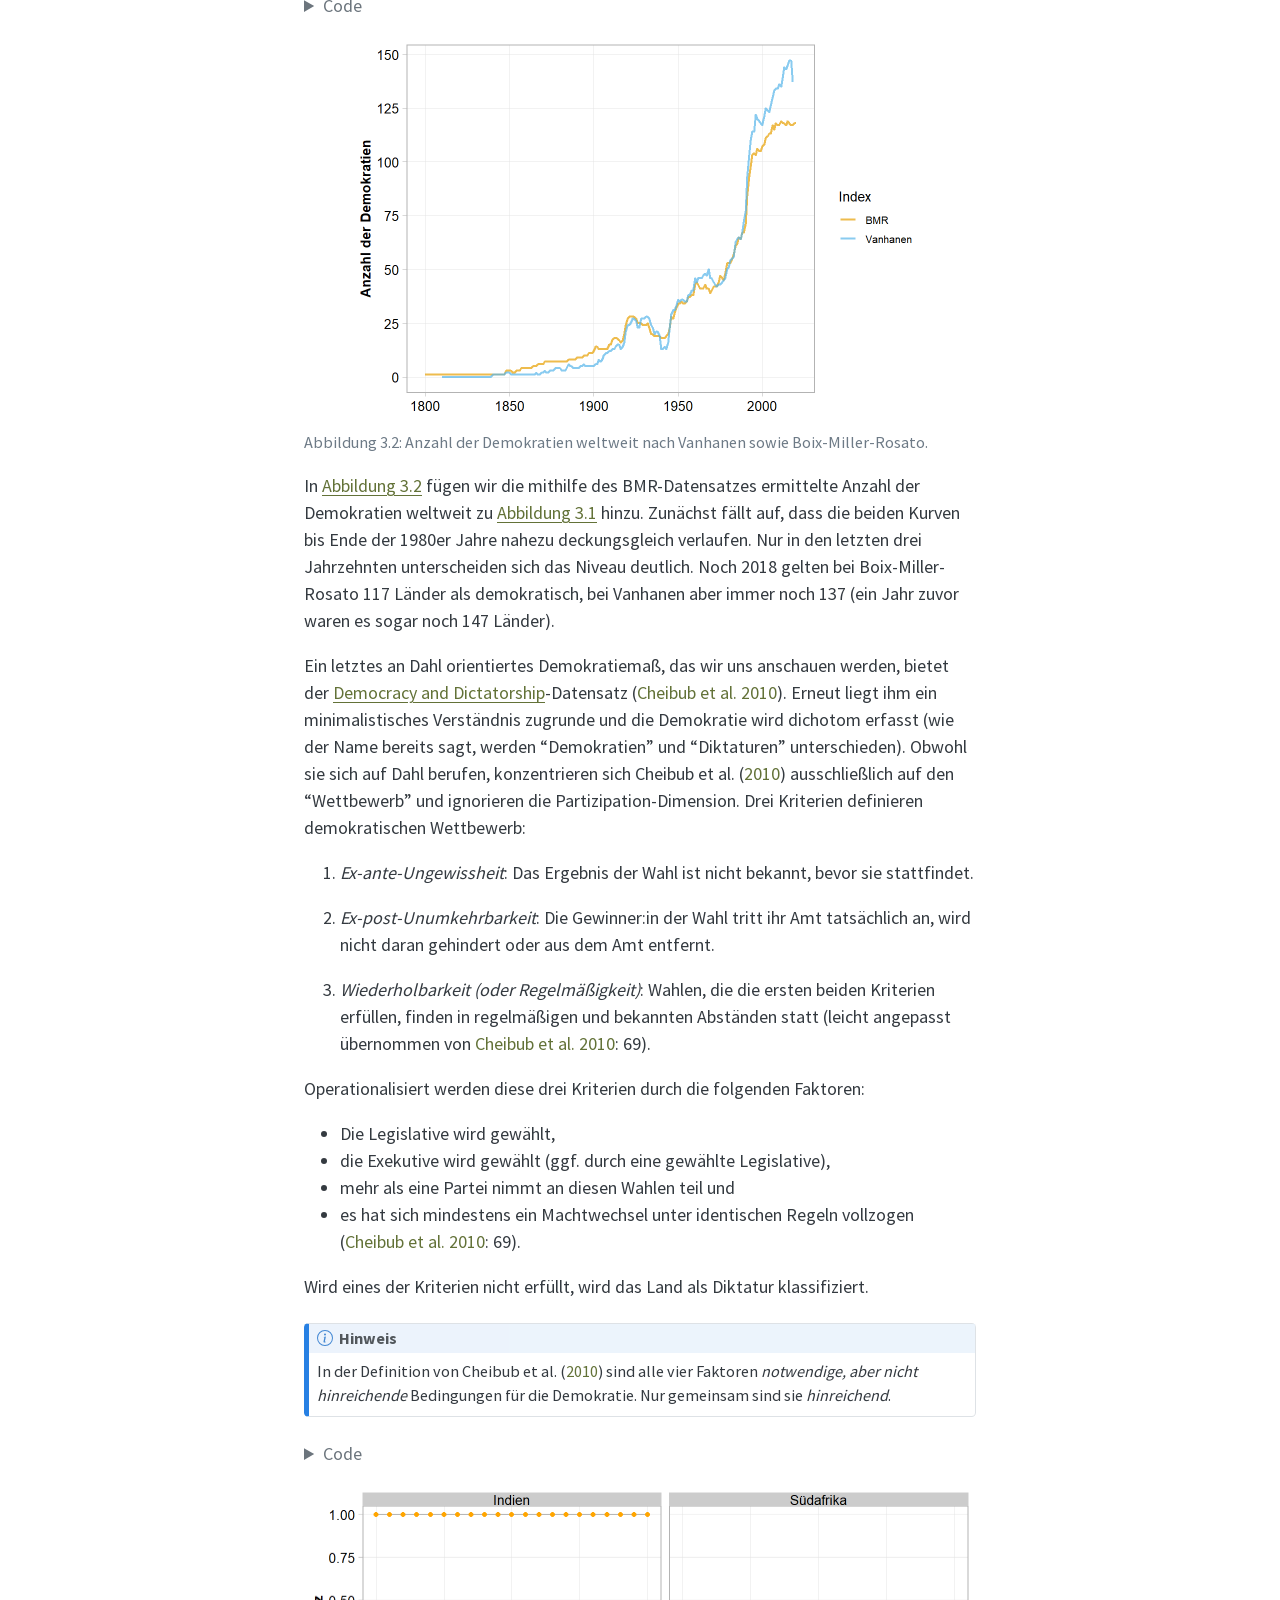
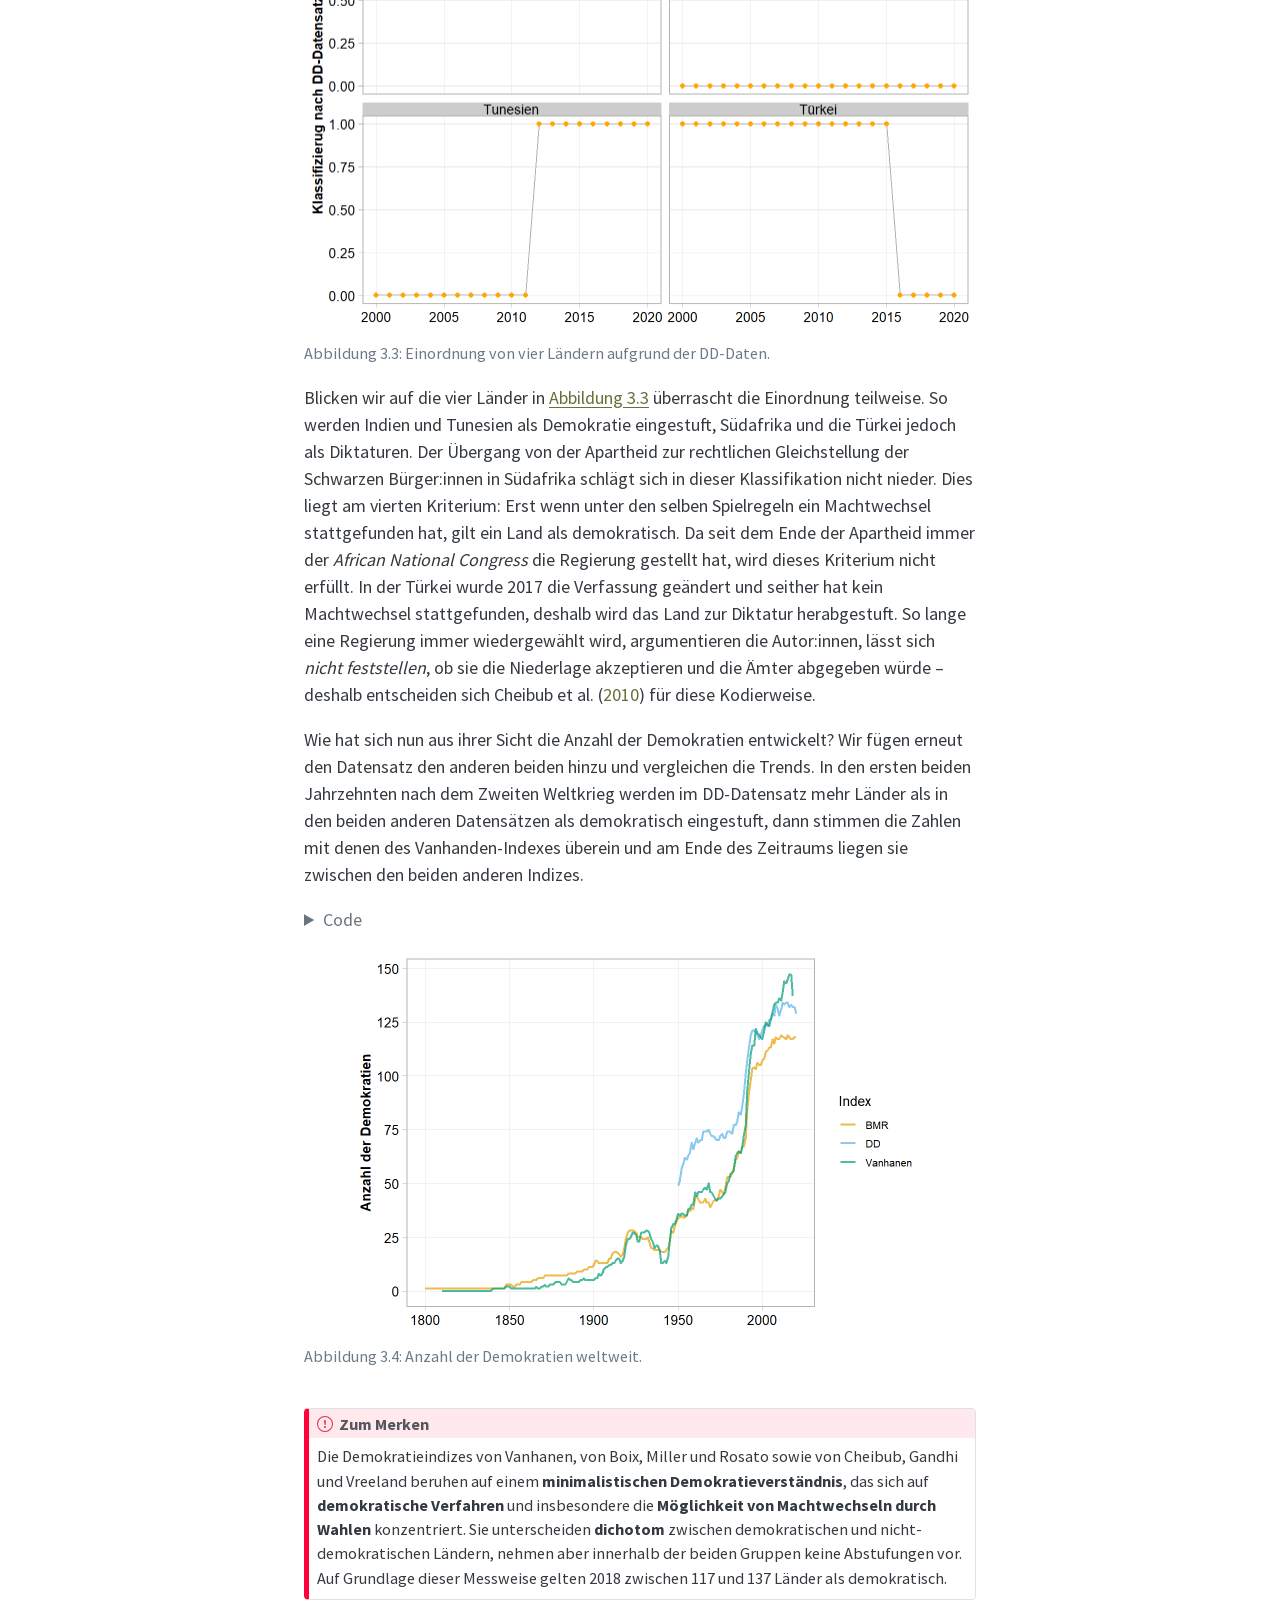
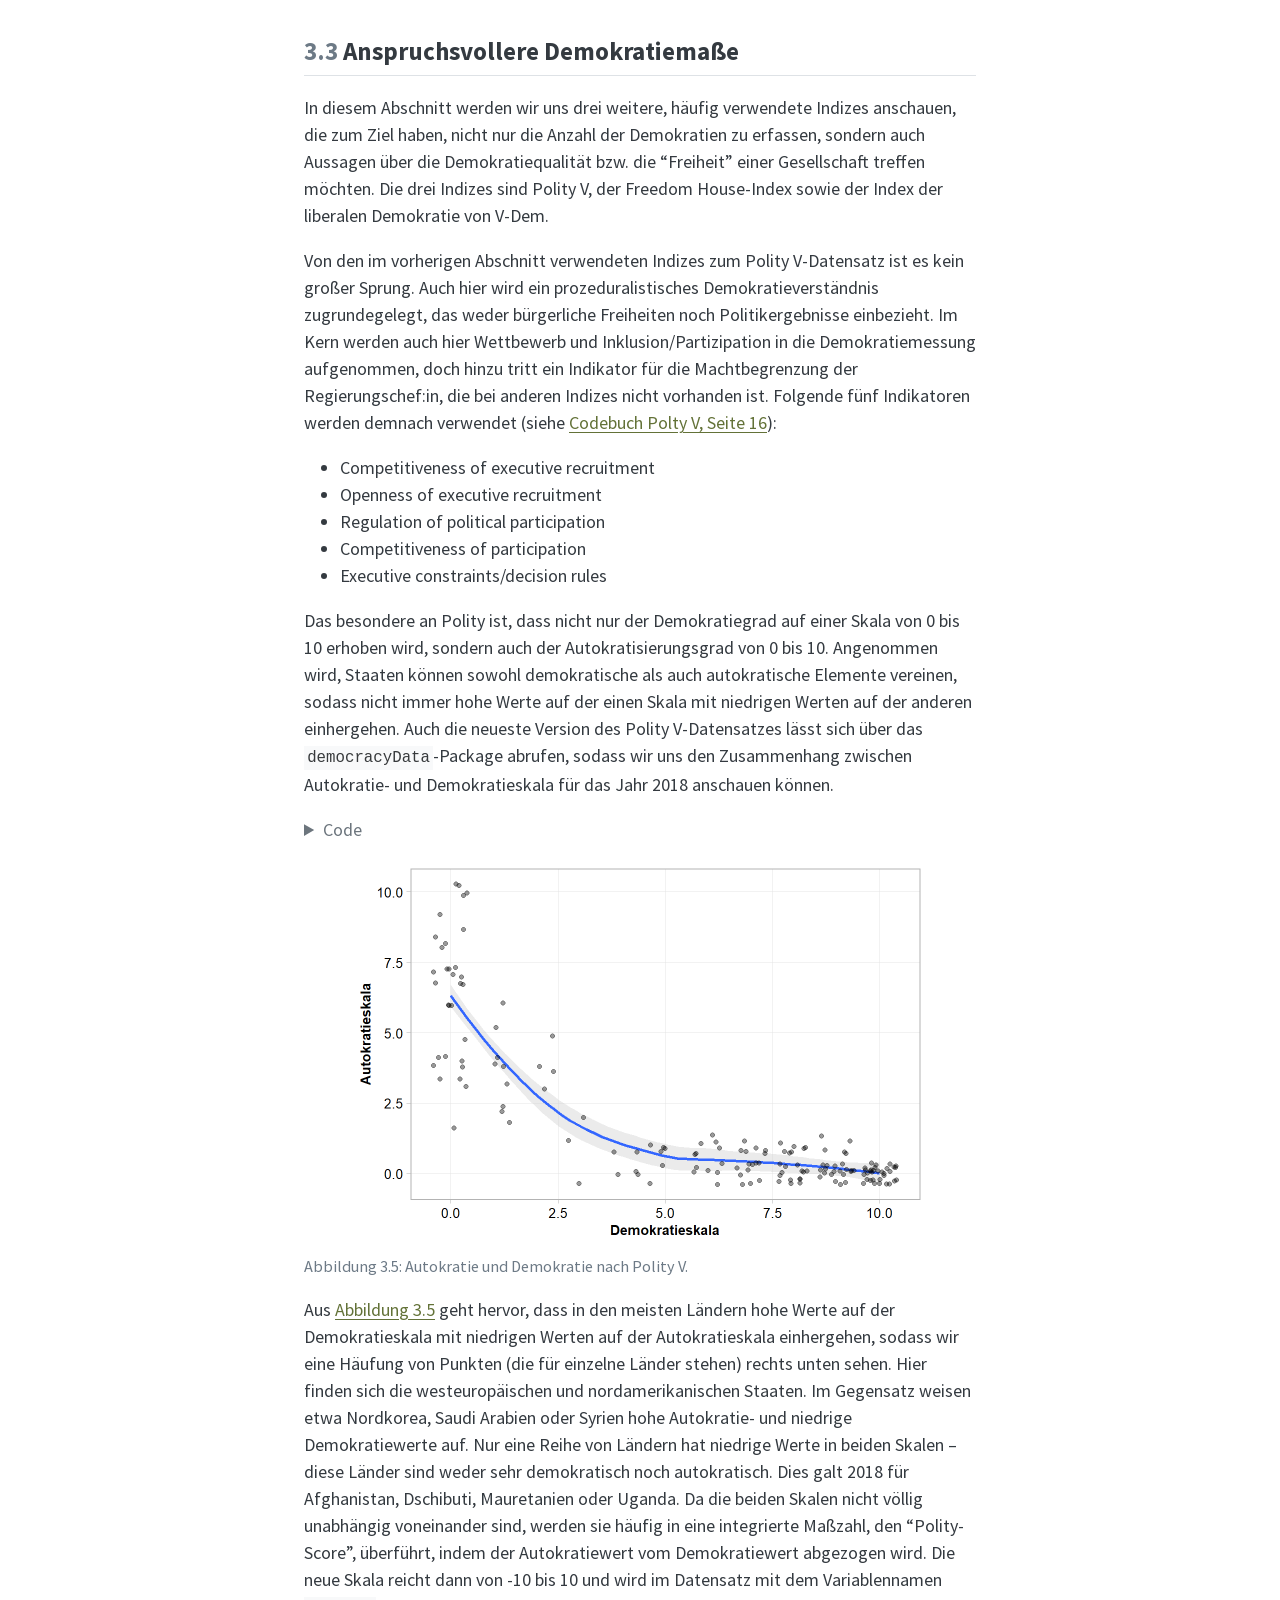
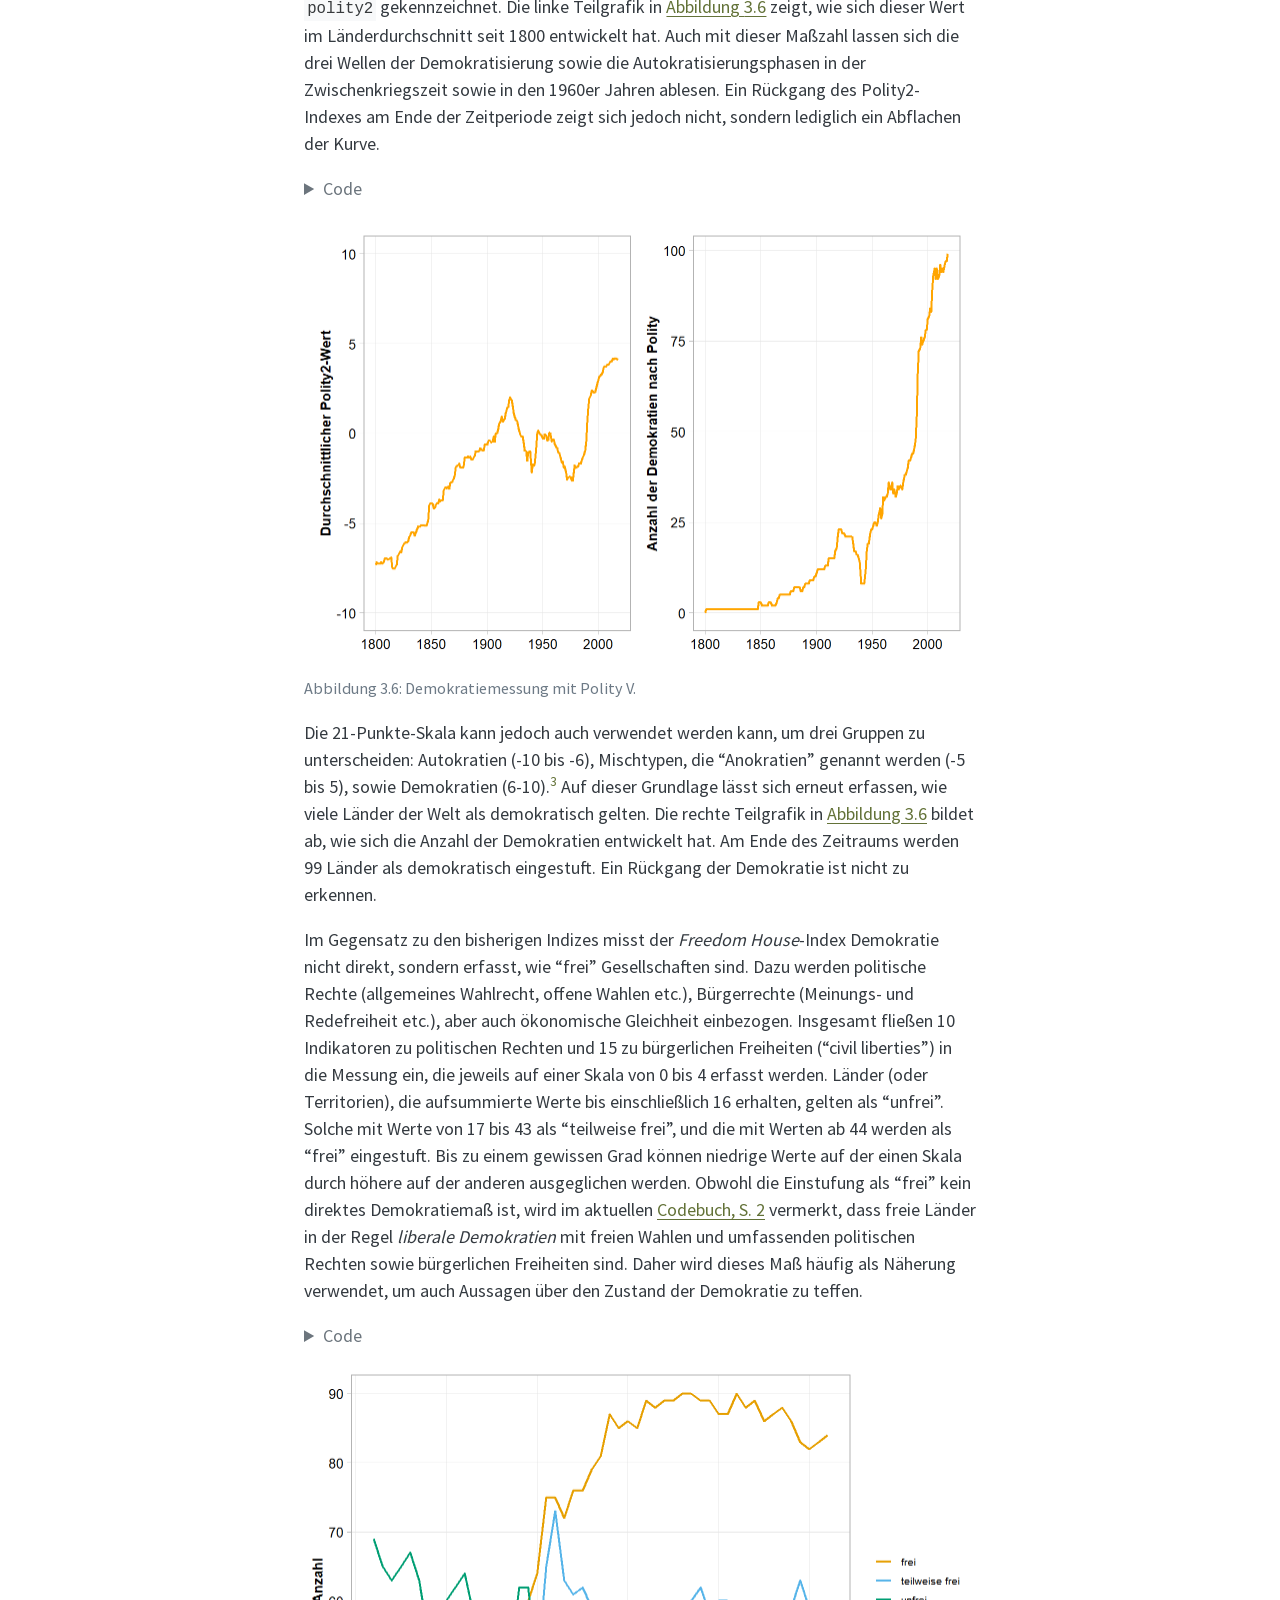
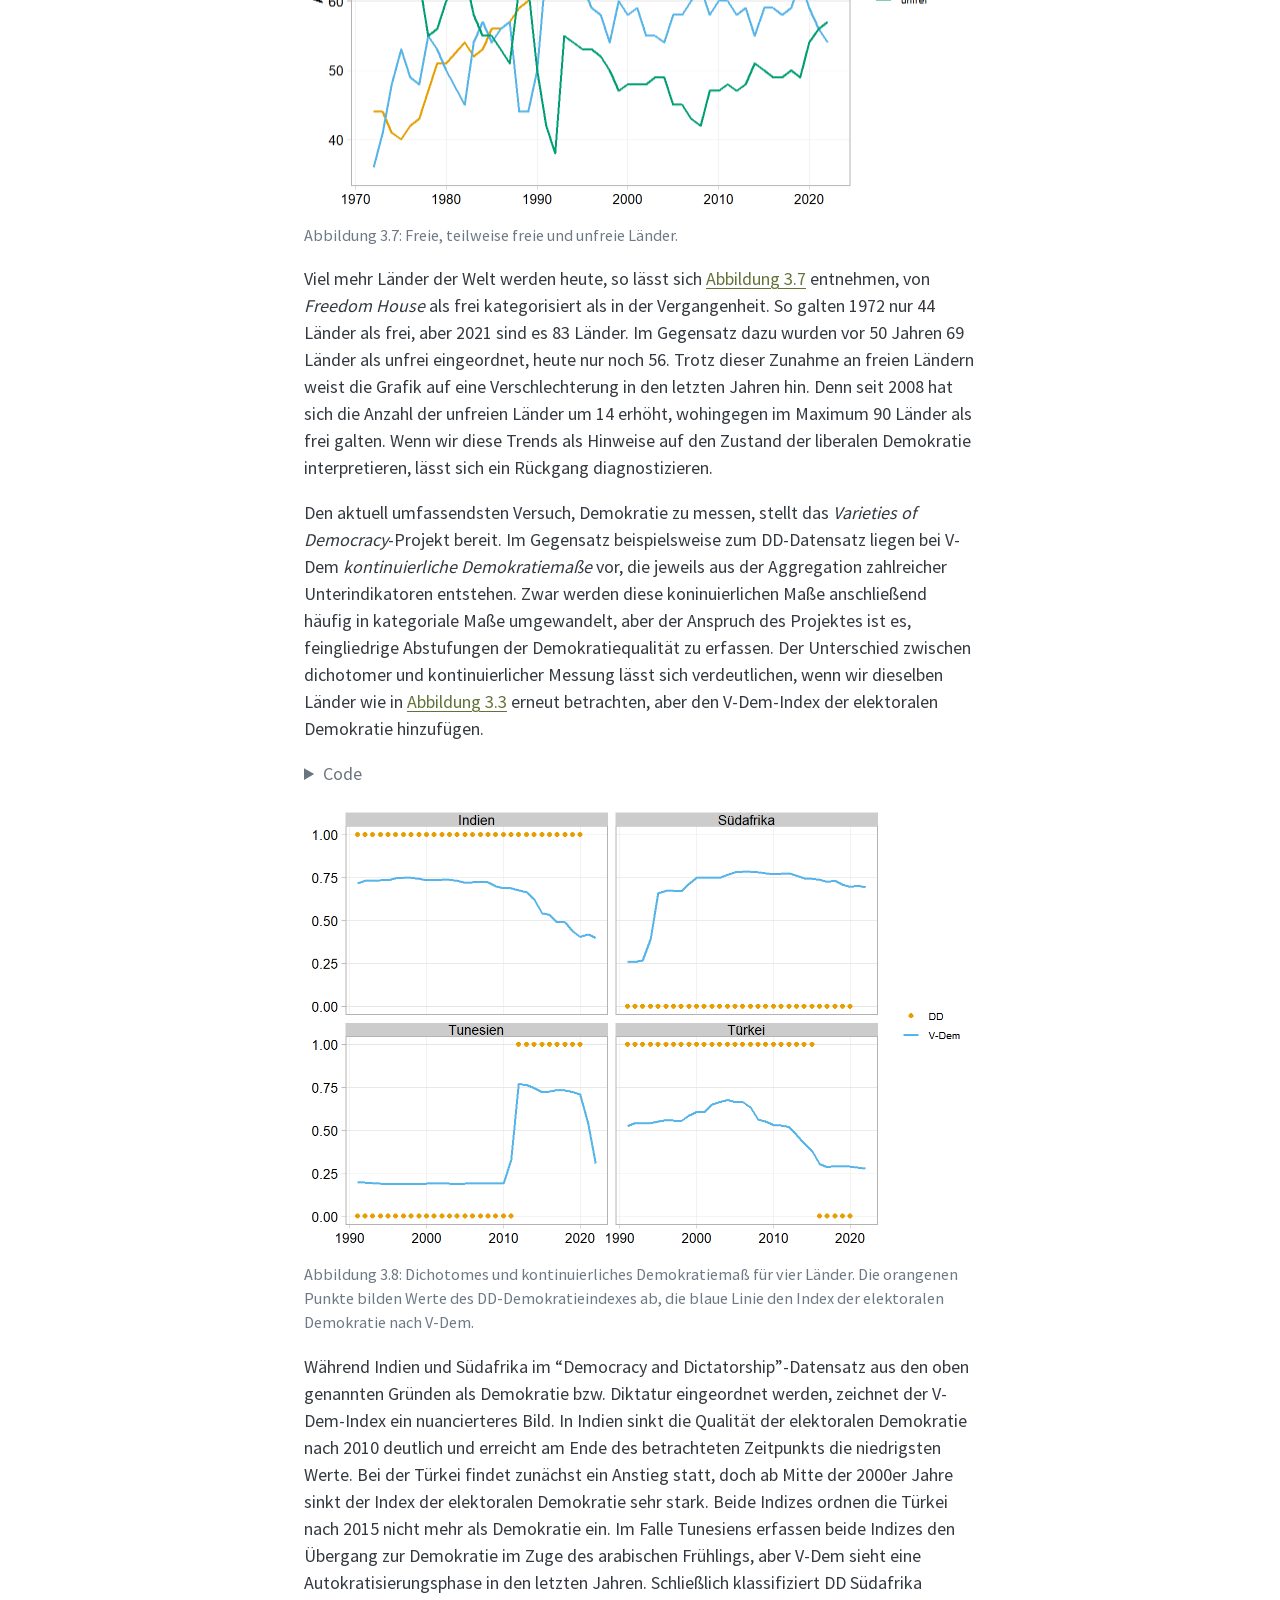
